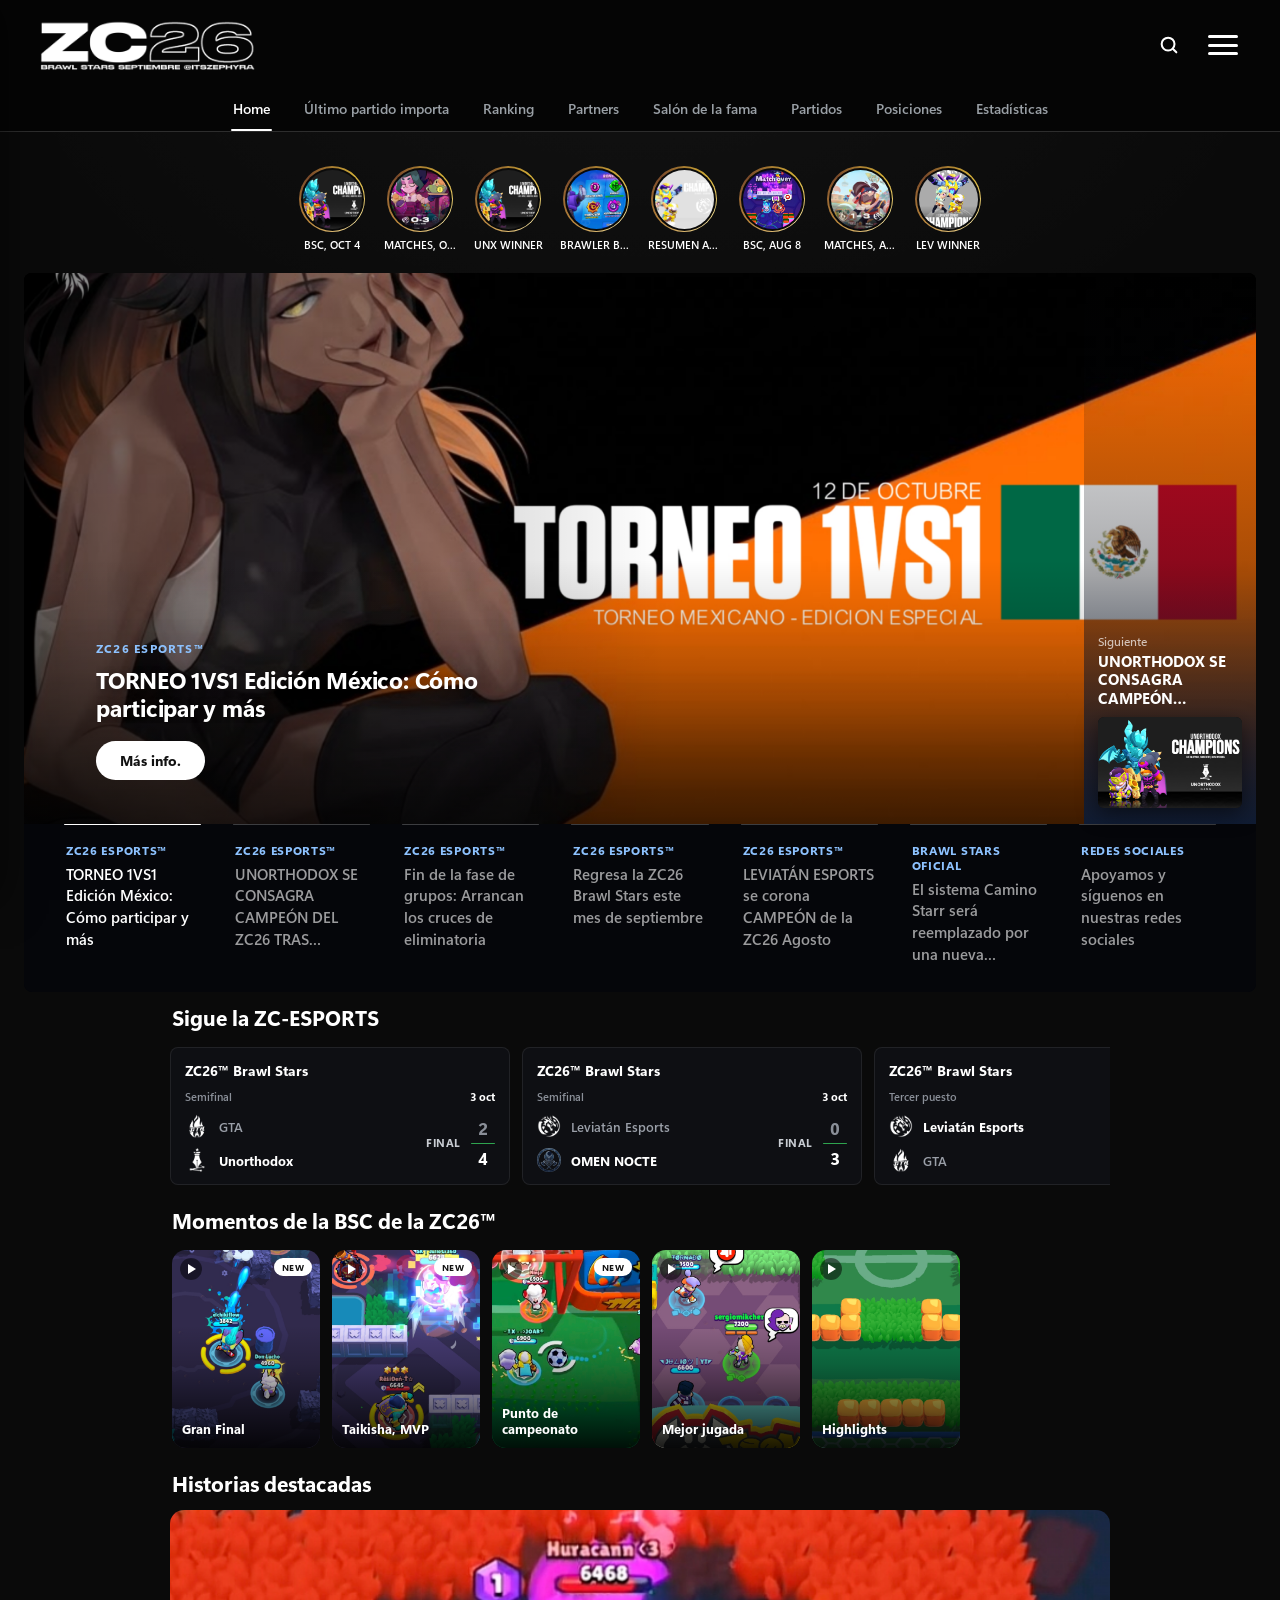
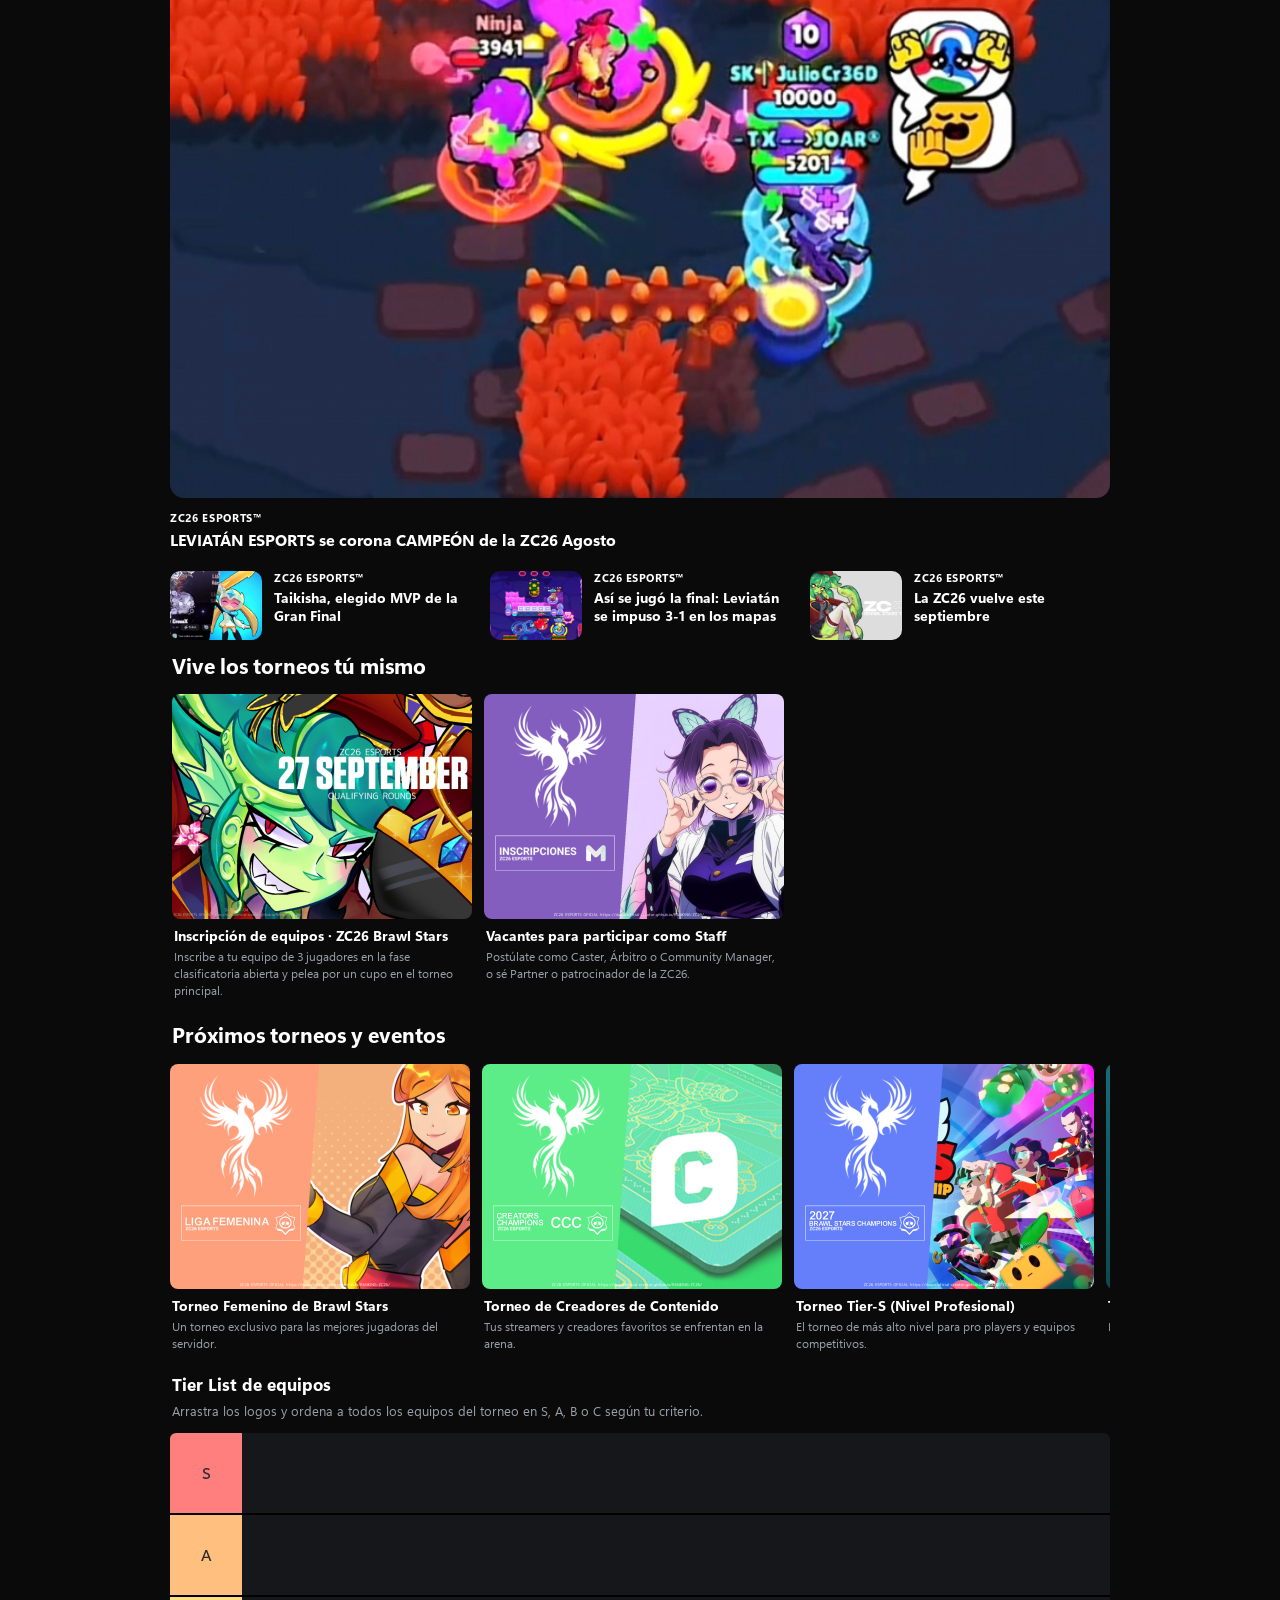
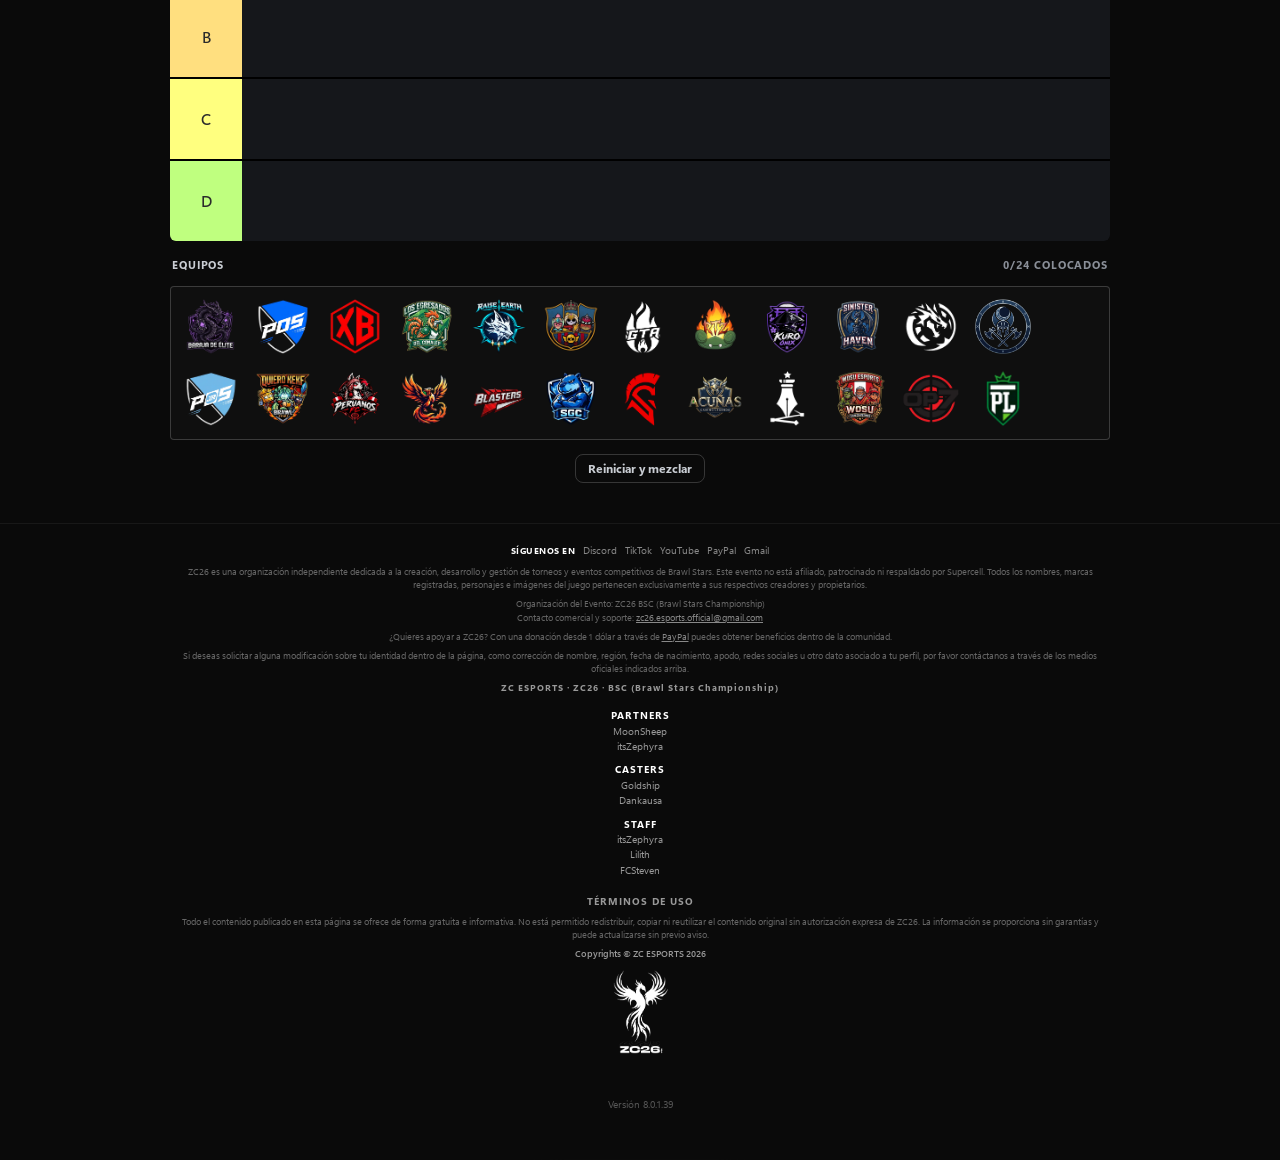
==== index.html @ 0b0f7c33 "Add files via upload" ====
<!DOCTYPE html>
<html lang="es">
<head>
    <meta charset="UTF-8">
    <meta name="viewport" content="width=device-width, initial-scale=1.0">
    <!-- Tipografía de escritorio (Noto Sans): no depende de las fuentes instaladas en Windows -->
    <link rel="preconnect" href="https://fonts.googleapis.com">
    <link rel="preconnect" href="https://fonts.gstatic.com" crossorigin>
    <link href="https://fonts.googleapis.com/css2?family=Noto+Sans:wght@400;500;600;700&display=swap" rel="stylesheet">
    <title>ZC26 - Brawl Stars Championship</title>
    <style>
        /* Pantalla de carga inicial: círculo girando hasta que carguen todas las imágenes */
        #zcPreloader {
            position: fixed;
            top: 0;
            right: 0;
            bottom: 0;
            left: 0;
            z-index: 2147483000;
            display: flex;
            align-items: center;
            justify-content: center;
            background: #0a0a0a;
            opacity: 1;
            visibility: visible;
            transition: opacity 0.45s ease, visibility 0.45s ease;
        }
        #zcPreloader.zc-hide {
            opacity: 0;
            visibility: hidden;
            pointer-events: none;
        }
        /* Anillo que se llena de blanco hasta consumir el círculo, y luego el negro lo vuelve a consumir */
        .zc-preloader-ring {
            width: 40px;
            height: 40px;
            animation: zcRingSpin 2.4s linear infinite;
        }
        .zc-preloader-ring circle {
            fill: none;
            stroke-width: 10;
        }
        .zc-ring-track { stroke: #2b2b2b; }
        .zc-ring-fill {
            stroke: #fff;
            stroke-linecap: round;
            stroke-dasharray: 0 100;
            stroke-dashoffset: 0;
            transform: rotate(-90deg);
            transform-origin: 50% 50%;
            animation: zcRingFill 1.8s cubic-bezier(.65,.05,.35,.95) infinite;
        }
        @keyframes zcRingFill {
            0%   { stroke-dasharray: 0 100;   stroke-dashoffset: 0; }
            50%  { stroke-dasharray: 100 100; stroke-dashoffset: 0; }
            100% { stroke-dasharray: 0 100;   stroke-dashoffset: -100; }
        }
        @keyframes zcRingSpin {
            to { transform: rotate(360deg); }
        }
        @media (prefers-reduced-motion: reduce) {
            .zc-preloader-ring { animation: none; }
            .zc-ring-fill { animation-duration: 3.6s; }
        }
        html.zc-loading, html.zc-loading body {
            overflow: hidden !important;
        }
    </style>
    <noscript><style>#zcPreloader { display: none !important; }</style></noscript>
    <style>
        @font-face {
            font-family: "Segoe UI Variable";
            src: url("fonts/SegoeUIVF.ttf") format("truetype");
            font-weight: 100 900;
            font-style: normal;
            font-display: swap;
        }
        * {
            margin: 0;
            padding: 0;
            box-sizing: border-box;
            font-family: 'Segoe UI', Roboto, system-ui, sans-serif;
            -webkit-tap-highlight-color: transparent;
            -webkit-touch-callout: none;
        }
        :root {
            --page-width: 480px;
        }
        @media (min-width: 700px) {
            :root { --page-width: 700px; }
        }
        @media (min-width: 1024px) {
            :root { --page-width: 940px; }
        }
        @media (min-width: 1440px) {
            :root { --page-width: 1100px; }
        }
        html {
            overflow-x: hidden;
            scroll-behavior: smooth;
            scroll-padding-top: 76px;
            scrollbar-gutter: stable;
            background: #0a0a0a;
            scrollbar-width: none; /* Firefox: oculta la barra de scroll */
            -ms-overflow-style: none; /* Edge/IE: oculta la barra de scroll */
        }
        html::-webkit-scrollbar {
            display: none; /* Chrome/Safari/Opera: oculta la barra de scroll */
            width: 0;
            height: 0;
        }
        body {
            min-height: 100vh;
            background: #0a0a0a;
            color: #ffffff;
            overflow-x: hidden;
            padding: 20px;
            scrollbar-width: none;
            -ms-overflow-style: none;
        }
        body::-webkit-scrollbar {
            display: none;
            width: 0;
            height: 0;
        }
        .page {
            width: 100%;
            max-width: var(--page-width);
            margin: 0 auto;
            display: flex;
            flex-direction: column;
            gap: 34px;
        }
        .site-header {
            margin: -20px -20px 24px -20px;
            padding: 14px 20px;
            background: #050505;
            border-bottom: 1px solid rgba(255,255,255,0.06);
        }
        .site-header-inner {
            max-width: var(--page-width);
            margin: 0 auto;
            display: flex;
            align-items: center;
            justify-content: space-between;
            gap: 12px;
        }
        .site-header-brand {
            display: flex;
            align-items: center;
            justify-content: flex-start;
            gap: 10px;
            min-width: 0;
            flex: 1 1 auto;
        }
        .site-header-logo {
            width: 40px;
            height: 40px;
            object-fit: contain;
            display: block;
            flex-shrink: 0;
        }
        .site-header-title {
            font-size: 1.35rem;
            font-weight: 900;
            letter-spacing: 2px;
            color: #ffffff;
            text-transform: uppercase;
            white-space: nowrap;
            overflow: hidden;
            text-overflow: ellipsis;
        }
        .site-header-title-img {
            height: 46px;
            width: auto;
            max-width: 100%;
            object-fit: contain;
            display: block;
        }
        .section-tabs-wrapper {
            margin: -20px -20px 20px -20px;
            padding: 0 20px;
            background: #050505;
            border-bottom: 1px solid rgba(255,255,255,0.16);
            overflow-x: auto;
            /* Sin estiramiento vertical (arriba/abajo): la barra solo se desliza a los lados */
            overflow-y: hidden;
            overscroll-behavior-y: none;
            -webkit-overflow-scrolling: touch;
            scrollbar-width: none;
        }
        .section-tabs-wrapper::-webkit-scrollbar {
            display: none;
        }
        .section-tabs {
            max-width: var(--page-width);
            margin: 0 auto;
            display: flex;
            gap: 18px;
            white-space: nowrap;
        }
        .section-tab {
            flex-shrink: 0;
            padding: 10px 1px 9px;
            font-size: 0.72rem;
            font-weight: 500;
            color: #9aa0a6;
            text-decoration: none;
            border-bottom: 2px solid transparent;
            position: relative;
            transition: color 0.25s ease, transform 0.25s cubic-bezier(.4,0,.2,1);
        }
        .section-tab::after {
            content: "";
            position: absolute;
            left: 0;
            right: 0;
            bottom: -2px;
            height: 2px;
            background: currentColor;
            border-radius: 2px;
            transform: scaleX(0);
            opacity: 0;
            transition: transform 0.3s cubic-bezier(.4,0,.2,1), opacity 0.25s ease;
        }
        .section-tab.active {
            color: #ffffff;
            font-weight: 700;
        }
        .section-tab.active::after {
            transform: scaleX(1);
            opacity: 1;
        }
        .section-tab-zc26 {
            color: #9aa0a6;
        }
        .section-tab-zc26.active {
            color: #ffffff;
        }
        .menu-toggle {
            width: 34px;
            height: 26px;
            background: none;
            border: none;
            cursor: pointer;
            display: flex;
            flex-direction: column;
            justify-content: space-between;
            padding: 3px 2px;
            flex-shrink: 0;
            position: relative;
            z-index: 950;
        }
        .menu-toggle span {
            display: block;
            height: 3px;
            width: 100%;
            background: #ffffff;
            border-radius: 2px;
            transform-origin: center;
            transition: transform 0.38s cubic-bezier(0.34, 1.56, 0.64, 1), opacity 0.2s ease;
        }
        .menu-toggle.active span:nth-child(1) { transform: translateY(8.5px) rotate(45deg); }
        .menu-toggle.active span:nth-child(2) { opacity: 0; transform: scaleX(0); }
        .menu-toggle.active span:nth-child(3) { transform: translateY(-8.5px) rotate(-45deg); }
        .mobile-menu {
            position: fixed;
            top: 0;
            left: 0;
            width: 100%;
            height: 100vh;
            height: 100dvh;
            background: #070707;
            box-shadow: 0 0 40px rgba(0,0,0,0.6);
            display: flex;
            flex-direction: column;
            align-items: stretch;
            justify-content: flex-start;
            padding: 84px 0 22px;
            transform: translateX(-100%);
            transition: transform 0.38s cubic-bezier(0.2, 0.8, 0.3, 1);
            will-change: transform;
            z-index: 900;
            overflow-y: auto;
        }
        .mobile-menu.open {
            transform: translateX(0);
        }
        .mobile-menu-topbar {
            position: absolute;
            top: 18px;
            left: 20px;
            display: flex;
            align-items: center;
            gap: 10px;
        }
        .mobile-menu-mute {
            width: 34px;
            height: 34px;
            padding: 0;
            border: none;
            background: rgba(255,255,255,0.06);
            border-radius: 8px;
            display: flex;
            align-items: center;
            justify-content: center;
            cursor: pointer;
        }
        .mobile-menu-mute img {
            width: 20px;
            height: 20px;
            object-fit: contain;
            display: block;
        }
        .mobile-menu-fs { color: #ffffff; }
        .mobile-menu-fs svg { width: 22px; height: 22px; display: block; }
        .mobile-menu-fs .fs-icon-exit { display: none; }
        .mobile-menu-fs[aria-pressed="true"] .fs-icon-enter { display: none; }
        .mobile-menu-fs[aria-pressed="true"] .fs-icon-exit { display: block; }
        .mobile-menu-fs[aria-pressed="true"] { background: rgba(255,255,255,0.16); }
        .mobile-menu-links {
            display: flex;
            flex-direction: column;
        }
        .mobile-menu-link {
            color: #ffffff;
            font-size: 0.92rem;
            font-weight: 800;
            letter-spacing: 0.4px;
            text-transform: uppercase;
            text-decoration: none;
            padding: 11px 28px;
            text-align: left;
        }
        .mobile-menu-link:hover {
            color: #d4af37;
        }
        .mobile-menu-link-zc26 {
            color: #FFFF2B;
        }
        /* Menú móvil: submenús con cruz animada (+ / −) */
        .mm-row { display: flex; align-items: center; }
        .mm-row .mobile-menu-link { flex: 0 0 auto; padding-right: 8px; }
        .mm-group-zc .mm-toggle { color: #FFFF2B; }
        .mm-toggle {
            width: 34px;
            height: 34px;
            padding: 0;
            border: none;
            background: none;
            color: #ffffff;
            display: flex;
            align-items: center;
            justify-content: center;
            cursor: pointer;
            border-radius: 50%;
            outline: none;
            -webkit-tap-highlight-color: transparent;
            -webkit-appearance: none;
            appearance: none;
        }
        .mm-toggle:active, .mm-toggle:focus, .mm-toggle:hover { background: none; outline: none; box-shadow: none; }
        .mm-plus {
            position: relative;
            width: 12px;
            height: 12px;
            display: block;
            transition: transform 0.38s cubic-bezier(0.34, 1.4, 0.64, 1);
        }
        .mm-plus::before,
        .mm-plus::after {
            content: "";
            position: absolute;
            left: 0;
            top: 50%;
            width: 100%;
            height: 2px;
            margin-top: -1px;
            background: currentColor;
            border-radius: 2px;
            transition: transform 0.38s cubic-bezier(0.34, 1.4, 0.64, 1), opacity 0.25s ease;
        }
        .mm-plus::after { transform: rotate(90deg); }
        .mm-group.open .mm-plus { transform: rotate(180deg); }
        .mm-group.open .mm-plus::after { transform: rotate(0deg); }
        .mm-sub {
            display: grid;
            grid-template-rows: 0fr;
            transition: grid-template-rows 0.38s cubic-bezier(0.4, 0, 0.2, 1);
        }
        .mm-group.open .mm-sub { grid-template-rows: 1fr; }
        .mm-sub-inner {
            overflow: hidden;
            min-height: 0;
            margin-left: 32px;
            border-left: 1px solid rgba(255,255,255,0.12);
            display: flex;
            flex-direction: column;
        }
        .mm-sub-link {
            display: block;
            padding: 8px 14px;
            font-size: 0.76rem;
            font-weight: 600;
            color: #b9bdc5;
            text-decoration: none;
            opacity: 0;
            transform: translateX(-8px);
            transition: opacity 0.28s ease, transform 0.28s ease, color 0.15s ease;
        }
        .mm-group.open .mm-sub-link { opacity: 1; transform: none; }
        .mm-group.open .mm-sub-link:nth-child(2) { transition-delay: 0.04s; }
        .mm-group.open .mm-sub-link:nth-child(3) { transition-delay: 0.08s; }
        .mm-group.open .mm-sub-link:nth-child(4) { transition-delay: 0.12s; }
        .mm-group.open .mm-sub-link:nth-child(5) { transition-delay: 0.16s; }
        .mm-group.open .mm-sub-link:nth-child(6) { transition-delay: 0.2s; }
        .mm-sub-link:hover { color: #d4af37; }
        .mm-sub-link:last-child { margin-bottom: 4px; }
        #ranking, #ultima-clasificacion, #zceloFaq, #zcnrBlock, #matchTabs, #zcgrpPhaseTabs,
        #home-destacadas, #home-novedades, #home-sigue, #home-momentos, #home-historias, #home-vive, #home-proximos { scroll-margin-top: 16px; }
        .mobile-menu-more-label {
            padding: 0 28px 6px;
            font-size: 0.62rem;
            font-weight: 700;
            letter-spacing: 1.5px;
            text-transform: uppercase;
            color: #777777;
        }
        .mobile-menu-bottom {
            margin-top: auto;
        }
        .mobile-menu-social {
            display: flex;
            flex-direction: column;
        }
        .mobile-menu-social-link {
            display: flex;
            align-items: center;
            justify-content: space-between;
            gap: 12px;
            padding: 10px 28px;
            font-size: 0.8rem;
            font-weight: 600;
            letter-spacing: 0.6px;
            color: #dddddd;
            text-decoration: none;
            border-top: 1px solid rgba(255,255,255,0.06);
        }
        .mobile-menu-social-link:hover {
            color: #d4af37;
        }
        .mobile-menu-social-icon {
            width: 15px;
            height: 15px;
            object-fit: contain;
            opacity: 0.6;
            flex-shrink: 0;
        }
        .mobile-container {
            width: 100%;
        }
        .match-card {
            background: transparent;
            padding: 12px 0;
            display: flex;
            flex-direction: column;
            gap: 14px;
        }
        .match-header {
            display: flex;
            justify-content: space-between;
            align-items: center;
            padding-bottom: 2px;
        }
        .league-info h2 {
            font-size: 1.1rem;
            font-weight: 700;
            color: #ffffff;
            letter-spacing: 2px;
            text-transform: uppercase;
        }
        .league-info p {
            font-size: 0.7rem;
            color: #aaaaaa;
            margin-top: 1px;
        }
        .header-right {
            display: flex;
            align-items: center;
            gap: 10px;
        }
        .header-date {
            font-size: 0.7rem;
            color: #cccccc;
            background: rgba(255,255,255,0.05);
            padding: 4px 10px;
        }
        .header-status {
            font-size: 0.65rem;
            text-transform: uppercase;
            color: #ffffff;
            background: rgba(255,255,255,0.08);
            padding: 4px 10px;
            letter-spacing: 1px;
        }
        .scoreboard {
            display: flex;
            justify-content: space-between;
            align-items: center;
            padding: 4px 0;
        }
        .team {
            display: flex;
            flex-direction: column;
            align-items: center;
            width: 28%;
            position: relative;
        }
        .team-logo {
            width: 50px;
            height: 50px;
            display: flex;
            align-items: center;
            justify-content: center;
            position: relative;
            z-index: 2;
        }
        .team-logo img {
            max-width: 100%;
            max-height: 100%;
            object-fit: contain;
            position: relative;
            z-index: 2;
        }
        .team-name {
            font-size: 0.8rem;
            font-weight: 500;
            margin-top: 2px;
            color: #ffffff;
        }
        .team-name-pop {
            display: inline-block;
            animation: nameGrow 2.6s cubic-bezier(0.2, 0.8, 0.3, 1) forwards;
        }
        @keyframes nameGrow {
            0%   { transform: translateY(0); }
            15%  { transform: translateY(18px); }
            65%  { transform: translateY(18px); }
            100% { transform: translateY(0); }
        }
        /* El marcador del campeón se aparta del logo cuando crece (como si lo empujara) y vuelve */
        .score-push-r, .score-push-l {
            display: inline-block;
            will-change: transform;
            animation: scorePushR 2.6s cubic-bezier(0.2, 0.8, 0.3, 1) forwards;
        }
        .score-push-l { animation-name: scorePushL; }
        @keyframes scorePushR {
            0%   { transform: translateX(0); }
            15%  { transform: translateX(3px); }
            65%  { transform: translateX(3px); }
            100% { transform: translateX(0); }
        }
        @keyframes scorePushL {
            0%   { transform: translateX(0); }
            15%  { transform: translateX(-3px); }
            65%  { transform: translateX(-3px); }
            100% { transform: translateX(0); }
        }
        .octagon-bg {
            position: absolute;
            top: 50%;
            left: 50%;
            width: 70px;
            height: 70px;
            background-color: rgba(130, 130, 130, 0.35);
            border-radius: 20px;
            clip-path: polygon(62.2% 6.6%, 65.0% 6.8%, 67.6% 7.6%, 69.9% 8.9%, 72.1% 10.6%, 89.4% 27.9%, 91.1% 30.1%, 92.4% 32.4%, 93.2% 35.0%, 93.4% 37.8%, 93.4% 62.2%, 93.2% 65.0%, 92.4% 67.6%, 91.1% 69.9%, 89.4% 72.1%, 72.1% 89.4%, 69.9% 91.1%, 67.6% 92.4%, 65.0% 93.2%, 62.2% 93.4%, 37.8% 93.4%, 35.0% 93.2%, 32.4% 92.4%, 30.1% 91.1%, 27.9% 89.4%, 10.6% 72.1%, 8.9% 69.9%, 7.6% 67.6%, 6.8% 65.0%, 6.6% 62.2%, 6.6% 37.8%, 6.8% 35.0%, 7.6% 32.4%, 8.9% 30.1%, 10.6% 27.9%, 27.9% 10.6%, 30.1% 8.9%, 32.4% 7.6%, 35.0% 6.8%, 37.8% 6.6%);
            transform: translate(-50%, -50%) scale(0);
            opacity: 0;
            z-index: 0;
            pointer-events: none;
            will-change: transform, opacity;
            animation: octoGrow 2.2s cubic-bezier(0.1, 0.8, 0.2, 1) forwards, octoFade 2.2s linear forwards;
        }
        .octagon-ring {
            position: absolute;
            top: 50%;
            left: 50%;
            width: 70px;
            height: 70px;
            border: 1px solid rgba(212,175,55,0.4);
            border-radius: 20px;
            clip-path: polygon(30% 5%, 70% 5%, 95% 30%, 95% 70%, 70% 95%, 30% 95%, 5% 70%, 5% 30%);
            transform: translate(-50%, -50%) scale(2.6) rotate(0deg);
            opacity: 0;
            z-index: 0;
            pointer-events: none;
            will-change: transform, opacity;
            animation: none;
            display: none;
        }
        .lev-pop {
            display: inline-block;
        }
        /* El pulso se aplica al logo y a su caja, NO al contenedor: así la figura no hereda
           la escala del logo (que volvía a 1) y solo crece hasta desaparecer. */
        .lev-pop > img {
            animation: logoPulse 2.6s cubic-bezier(0.2, 0.8, 0.3, 1) forwards;
        }
        .zc26mm-scoreboard .team-logo.lev-pop { background: transparent; }
        .zc26mm-scoreboard .lev-pop::before {
            content: "";
            position: absolute;
            inset: 0;
            background: rgba(255,255,255,0.06);
            border-radius: inherit;
            z-index: 0;
            animation: logoPulse 2.6s cubic-bezier(0.2, 0.8, 0.3, 1) forwards;
        }
        @keyframes octoGrow {
            0%   { transform: translate(-50%, -50%) scale(0.5) rotate(0deg); }
            100% { transform: translate(-50%, -50%) scale(5.5) rotate(190deg); }
        }
        @keyframes octoFade {
            0%   { opacity: 0; }
            3%   { opacity: 0.7; }
            45.45% { opacity: 0; }
            100% { opacity: 0; }
        }
        @keyframes ringFadeIn {
            0%   { opacity: 0; }
            100% { opacity: 0.15; }
        }
        @keyframes ringSpin {
            0%   { transform: translate(-50%, -50%) scale(2.6) rotate(0deg); }
            100% { transform: translate(-50%, -50%) scale(2.6) rotate(360deg); }
        }
        @keyframes logoPulse {
            0%   { transform: scale(1); }
            15%  { transform: scale(1.6); }
            65%  { transform: scale(1.6); }
            100% { transform: scale(1); }
        }
        .score-center {
            display: flex;
            align-items: center;
            gap: 14px;
            width: 44%;
            justify-content: center;
        }
        .score-number {
            font-size: 2.4rem;
            font-weight: 900;
            color: #ffffff;
        }
        .score-number-empty {
            display: inline-block;
            min-width: 34px;
        }
        .score-lpr {
            color: rgba(255,255,255,0.45);
        }
        .match-status {
            display: flex;
            flex-direction: column;
            align-items: center;
            gap: 2px;
        }
        .status-badge {
            font-size: 0.65rem;
            font-weight: 600;
            color: #ffffff;
            background: #3c4043;
            padding: 2px 12px;
            letter-spacing: 0.5px;
            border-radius: 12px;
        }
        .status-date {
            font-size: 0.65rem;
            color: #aaaaaa;
        }
        .bans-wrapper {
            background: rgba(0,0,0,0.25);
            padding: 10px 14px;
            border-radius: 30px;
            margin: 2px 0;
        }
        .bans-title {
            font-size: 0.65rem;
            text-transform: uppercase;
            letter-spacing: 2px;
            color: #aaaaaa;
            text-align: center;
            margin-bottom: 4px;
        }
        .bans {
            display: flex;
            justify-content: center;
            gap: 20px;
            flex-wrap: wrap;
        }
        .ban-item {
            display: flex;
            align-items: center;
            gap: 6px;
            font-size: 0.8rem;
            color: #ffffff;
        }
        /* ===================================================================
           ZC26 · Estadisticas del partido (bloque independiente, prefijo "mvs-")
        =================================================================== */
        .mvs-wrap {
            background: rgba(0,0,0,0.2);
            border-radius: 16px;
            padding: 14px 14px 12px;
        }
        .mvs-header-row {
            display: flex;
            align-items: center;
            justify-content: center;
            gap: 8px;
            margin-bottom: 10px;
        }
        .mvs-header {
            font-size: 0.72rem;
            font-weight: 800;
            letter-spacing: 1.8px;
            text-transform: uppercase;
            color: #ffffff;
        }
        .mvs-teams {
            display: flex;
            align-items: center;
            justify-content: space-between;
            padding: 14px 4px 16px;
        }
        .mvs-team-logo {
            width: 32px;
            height: 32px;
            object-fit: contain;
            display: block;
        }
        .mvs-tabs-wrapper {
            overflow-x: auto;
            -webkit-overflow-scrolling: touch;
            scrollbar-width: none;
            margin: 0 -14px 16px;
            padding: 0 14px 9px;
            border-bottom: 1px solid rgba(255,255,255,0.08);
        }
        .mvs-tabs-wrapper::-webkit-scrollbar { display: none; }
        .mvs-tabs {
            display: flex;
            gap: 18px;
            white-space: nowrap;
        }
        .mvs-tab {
            background: none;
            border: none;
            color: #888888;
            font-size: 0.66rem;
            font-weight: 700;
            padding: 2px 0 9px;
            cursor: pointer;
            position: relative;
            flex-shrink: 0;
            transition: color 0.25s ease, transform 0.25s cubic-bezier(.4,0,.2,1);
        }
        .mvs-tab::after {
            content: '';
            position: absolute;
            left: 0;
            right: 0;
            bottom: 0;
            height: 2px;
            border-radius: 2px;
            background: #4a86e8;
            transform: scaleX(0);
            opacity: 0;
            transition: transform 0.3s cubic-bezier(.4,0,.2,1), opacity 0.25s ease;
        }
        .mvs-tab.active {
            color: #ffffff;
        }
        .mvs-tab.active::after {
            transform: scaleX(1);
            opacity: 1;
        }
        .mvs-rows {
            display: flex;
            flex-direction: column;
            gap: 13px;
        }
        .mvs-row {
            display: flex;
            flex-direction: column;
            gap: 5px;
        }
        .mvs-row-top {
            display: flex;
            align-items: center;
            justify-content: space-between;
            gap: 8px;
        }
        .mvs-bar-row {
            display: flex;
            align-items: center;
            gap: 8px;
        }
        .mvs-bar-track {
            flex: 1 1 0;
            height: 5px;
            border-radius: 3px;
            background: rgba(255,255,255,0.06);
            overflow: hidden;
            display: flex;
        }
        .mvs-bar-track-left {
            justify-content: flex-end;
        }
        .mvs-bar-track-right {
            justify-content: flex-start;
        }
        .mvs-bar-fill {
            height: 100%;
            border-radius: 3px;
        }
        .mvs-bar-lev {
            background: #d93025;
        }
        .mvs-bar-lpr {
            background: #1565c0;
        }
        .mvs-bar-neutral {
            background: rgba(255,255,255,0.3);
        }
        .mvs-val {
            flex: 0 0 52px;
            text-align: center;
            font-size: 0.76rem;
            font-weight: 800;
            color: #e8eaed;
            background: rgba(255,255,255,0.05);
            padding: 4px 4px;
            border-radius: 14px;
        }
        .mvs-val.mvs-win-lev {
            background: #d93025;
            color: #ffffff;
        }
        .mvs-val.mvs-win-lpr {
            background: #1565c0;
            color: #ffffff;
        }
        .mvs-label {
            flex: 1 1 auto;
            min-width: 0;
            text-align: center;
            font-size: 0.64rem;
            color: #9aa0a6;
            padding: 0 4px;
        }
        .mvs-empty {
            text-align: center;
            color: #777777;
            font-size: 0.68rem;
            padding: 10px 6px 4px;
            line-height: 1.4;
        }
        .mvs-more-btn {
            display: block;
            margin: 14px auto 2px;
            background: rgba(255,255,255,0.08);
            color: #ffffff;
            font-size: 0.62rem;
            font-weight: 800;
            text-transform: uppercase;
            letter-spacing: 1px;
            border: 1px solid rgba(255,255,255,0.22);
            border-radius: 20px;
            padding: 8px 22px;
            cursor: pointer;
        }
        /* ZC26 · Jugadores del partido dentro de Estadísticas del partido */
        .mvs-players-row {
            margin: 0 0 14px;
        }
        .mvs-players-label {
            display: block;
            font-size: 0.6rem;
            font-weight: 700;
            letter-spacing: 0.6px;
            text-transform: uppercase;
            color: #777777;
            text-align: center;
            margin-bottom: 8px;
        }
        .mvs-players-list {
            display: flex;
            gap: 8px;
            overflow-x: auto;
            -webkit-overflow-scrolling: touch;
            scrollbar-width: none;
            padding: 2px 2px 4px;
        }
        .mvs-players-list::-webkit-scrollbar { display: none; }
        .mvs-player-chip {
            flex: 0 0 auto;
            display: flex;
            align-items: center;
            gap: 6px;
            background: rgba(255,255,255,0.06);
            border: 1px solid rgba(255,255,255,0.14);
            border-radius: 20px;
            padding: 5px 12px 5px 5px;
            color: #ffffff;
            font-size: 0.66rem;
            font-weight: 700;
            cursor: pointer;
            transition: background 0.2s ease, border-color 0.2s ease;
        }
        .mvs-player-chip:hover,
        .mvs-player-chip:focus-visible {
            background: rgba(74,134,232,0.18);
            border-color: #4a86e8;
        }
        .mvs-player-avatar {
            width: 22px;
            height: 22px;
            border-radius: 50%;
            object-fit: cover;
            display: block;
            flex-shrink: 0;
        }
        .mp-card {
            background: rgba(255,255,255,0.03);
            border: 1px solid rgba(255,255,255,0.06);
            border-radius: 14px;
            padding: 14px 16px;
        }
        .mp-card-header {
            font-size: 0.56rem;
            color: #9aa0a6;
            margin-bottom: 12px;
        }
        .mp-card-body {
            display: flex;
            align-items: stretch;
            gap: 14px;
        }
        .mp-card-teams {
            flex: 1;
            min-width: 0;
            display: flex;
            flex-direction: column;
            gap: 16px;
        }
        .mp-card-row {
            display: flex;
            align-items: center;
            justify-content: space-between;
            gap: 8px;
        }
        .mp-card-team {
            display: flex;
            align-items: center;
            gap: 10px;
            min-width: 0;
        }
        .mp-card-logo {
            width: 30px;
            height: 30px;
            object-fit: contain;
            display: block;
            flex-shrink: 0;
        }
        .mp-card-name {
            font-size: 0.9rem;
            color: #9aa0a6;
            white-space: nowrap;
            overflow: hidden;
            text-overflow: ellipsis;
        }
        .mp-card-name-win {
            color: #ffffff;
        }
        .mp-card-score-cell {
            display: flex;
            align-items: center;
            gap: 4px;
            flex-shrink: 0;
        }
        .mp-card-score {
            font-size: 1rem;
            font-weight: 500;
            color: #9aa0a6;
        }
        .mp-card-score-win {
            color: #ffffff;
        }
        .mp-card-tri {
            width: 0;
            height: 0;
            border-top: 6px solid transparent;
            border-bottom: 6px solid transparent;
            border-right: 7px solid #ffffff;
            visibility: hidden;
        }
        .mp-card-tri.mp-card-tri-show {
            visibility: visible;
        }
        .mp-card-divider {
            width: 1px;
            align-self: stretch;
            background: rgba(255,255,255,0.15);
        }
        .mp-card-status {
            display: flex;
            flex-direction: column;
            align-items: center;
            justify-content: center;
            gap: 3px;
            min-width: 64px;
            flex-shrink: 0;
        }
        .mp-card-status-label {
            font-size: 0.78rem;
            color: #e8eaed;
        }
        .mp-card-status-date {
            font-size: 0.68rem;
            color: #9aa0a6;
        }
        .cro-comments {
            display: flex;
            flex-direction: column;
            gap: 10px;
            background: rgba(0,0,0,0.2);
            border-radius: 16px;
            padding: 12px 14px;
        }
        .cro-comments-head {
            display: flex;
            align-items: center;
            justify-content: space-between;
            gap: 8px;
        }
        .cro-comments-head-left {
            display: flex;
            align-items: center;
            gap: 8px;
        }
        .cro-comments-icon {
            width: 16px;
            height: 16px;
            object-fit: contain;
            display: block;
        }
        .cro-comments-label {
            font-size: 0.72rem;
            font-weight: 700;
            letter-spacing: 1px;
            color: #ffffff;
        }
        .cro-comments-time {
            font-size: 0.62rem;
            color: #888888;
        }
        .cro-comments-sub {
            font-size: 0.6rem;
            color: #888888;
            text-align: right;
        }
        .cro-comments-text {
            font-size: 0.78rem;
            color: #888888;
            padding-top: 6px;
            border-top: 1px solid rgba(255,255,255,0.06);
        }
        .ban-icon {
            width: 18px;
            height: 18px;
            object-fit: contain;
            flex-shrink: 0;
        }
        .ban-text {
            background: rgba(212,175,55,0.08);
            padding: 0 8px;
        }
        /* ZC26 · Gran Final Unorthodox vs OMEN NOCTE: azul = Unorthodox, rojo = OMEN NOCTE */
        .mvs-bar-uog { background: #1565c0; }
        .mvs-bar-omn { background: #d93025; }
        .mvs-val.mvs-win-uog { background: #1565c0; color: #ffffff; }
        .mvs-val.mvs-win-omn { background: #d93025; color: #ffffff; }
        /* Gran Final: el número menor conserva su fondo normal (sin color); la barra del que tiene menos va en gris */
        .mvs-wrap[data-mvs-dyn] .mvs-bar-track { height: 4px; }
        /* Animación: al mostrarse las estadísticas (o cambiar de pestaña) las barras se llenan hasta su valor */
        @keyframes mvsBarGrow { from { transform: scaleX(0); } to { transform: scaleX(1); } }
        .mvs-wrap .mvs-bar-fill { animation: mvsBarGrow 1s cubic-bezier(.22,.8,.25,1) .15s both; }
        .mvs-wrap .mvs-bar-track-left .mvs-bar-fill { transform-origin: right center; }
        .mvs-wrap .mvs-bar-track-right .mvs-bar-fill { transform-origin: left center; }
        .mvs-wrap .mvs-bar-fill.mvs-idle { animation: none; transform: scaleX(0); }
        @media (prefers-reduced-motion: reduce) { .mvs-wrap .mvs-bar-fill { animation: none; } .mvs-wrap .mvs-bar-fill.mvs-idle { transform: none; } }
        .mvs-wrap[data-mvs-dyn] .mvs-bar-row { gap: 3px; }
        .mvs-wrap[data-mvs-dyn] .mvs-bar-neutral { background: #6b6f76; }
        .bans-wrapper .bans:has(.ban-team) { flex-wrap: nowrap; align-items: flex-start; justify-content: center; gap: 0 20px; }
        .ban-vs-x { width: 26px; height: 26px; object-fit: contain; flex-shrink: 0; align-self: flex-start; margin-top: 2px; }
        .bans-wrapper .ban-team { display: flex; flex-wrap: nowrap; align-items: flex-start; justify-content: center; gap: 0 8px; }
        .bans-wrapper .ban-team .ban-item { flex-direction: column; align-items: center; gap: 3px; font-size: 0.68rem; }
        .ban-team-logo { width: 22px; height: 22px; object-fit: contain; flex-shrink: 0; margin-top: 3px; }
        .ban-brawler-wrap { position: relative; display: inline-flex; flex-shrink: 0; width: 30px; height: 30px; }
        .ban-brawler { width: 30px; height: 30px; border-radius: 7px; object-fit: cover; filter: grayscale(1) contrast(1.1) brightness(.85); -webkit-filter: grayscale(1) contrast(1.1) brightness(.85); }
        .ban-icon-ov { position: absolute; inset: 0; width: 100%; height: 100%; }
        .match-swipe {
            display: flex;
            align-items: flex-start;
            overflow-x: auto;
            overflow-y: hidden;
            scroll-snap-type: x mandatory;
            overscroll-behavior-x: contain;
            overscroll-behavior-y: auto;
            -webkit-overflow-scrolling: touch;
            touch-action: pan-x pan-y;
            scrollbar-width: none;
            transition: height 0.32s cubic-bezier(0.25, 0.1, 0.25, 1);
            will-change: height;
            transform: translateZ(0);
            backface-visibility: hidden;
        }
        .match-swipe::-webkit-scrollbar {
            display: none;
        }
        .match-swipe-slide {
            flex: 0 0 100%;
            min-width: 100%;
            scroll-snap-align: start;
        }
        .match-timeline {
            display: flex;
            flex-direction: column;
            gap: 7px;
        }
        .timeline-block {
            background: rgba(0,0,0,0.25);
            border-radius: 16px;
            padding: 14px;
        }
        .timeline-row {
            display: flex;
            align-items: flex-start;
            justify-content: space-between;
            gap: 10px;
        }
        .timeline-side {
            display: flex;
            flex-direction: column;
            gap: 4px;
            width: 42%;
        }
        .timeline-side-left {
            align-items: flex-start;
        }
        .timeline-side-right {
            align-items: flex-end;
            text-align: right;
        }
        .timeline-entry {
            font-size: 0.88rem;
            font-weight: 500;
            color: #aaaaaa;
            cursor: pointer;
            -webkit-tap-highlight-color: transparent;
            touch-action: manipulation;
        }
        .timeline-time {
            font-size: 0.88rem;
            color: #aaaaaa;
            margin-left: 0;
        }
        .timeline-icon {
            width: 22px;
            height: 22px;
            flex-shrink: 0;
            display: flex;
            align-items: center;
            justify-content: center;
            align-self: center;
        }
        .timeline-icon-win {
            width: 32px;
            height: 32px;
        }
        .timeline-icon-card {
            width: 26px;
            height: 26px;
        }
        .timeline-icon img {
            max-width: 100%;
            max-height: 100%;
            object-fit: contain;
            display: block;
        }
        .match-tabs-wrapper {
            margin-top: -8px;
            overflow-x: auto;
            -webkit-overflow-scrolling: touch;
            scrollbar-width: none;
        }
        .match-tabs-wrapper::-webkit-scrollbar {
            display: none;
        }
        .match-tabs {
            display: flex;
            gap: 8px;
            padding: 2px 2px 4px;
            white-space: nowrap;
        }
        .match-tab {
            flex-shrink: 0;
            background: rgba(255,255,255,0.08);
            border: 1.5px solid transparent;
            color: #cbccce;
            font-size: 0.8rem;
            font-weight: 600;
            padding: 9px 16px;
            border-radius: 999px;
            cursor: pointer;
        }
        .match-tab.active {
            background: transparent;
            border-color: rgba(255,255,255,0.65);
            color: #ffffff;
        }
        .match-tab-content {
            display: grid;
            grid-template-rows: 0fr;
            transition: grid-template-rows 0.4s cubic-bezier(0.25, 0.1, 0.25, 1);
        }
        .match-tab-content.has-active {
            grid-template-rows: 1fr;
        }
        .match-tab-content-inner {
            overflow: hidden;
            min-height: 0;
            padding: 10px 4px 0;
        }
        .match-tab-panel {
            display: none;
        }
        .match-tab-panel.active {
            display: block;
        }
        .tab-info-line {
            font-size: 0.78rem;
            margin-bottom: 6px;
        }
        .tab-info-label {
            color: #ffffff;
            font-weight: 600;
        }
        .tab-info-value {
            color: #999999;
        }
        .gen-block {
            margin-top: 22px;
            padding-top: 18px;
            border-top: 1px solid rgba(255,255,255,0.08);
        }
        .gen-block:first-of-type {
            margin-top: 16px;
        }
        .gen-block-title {
            font-size: 0.85rem;
            font-weight: 800;
            color: #ffffff;
            text-transform: uppercase;
            letter-spacing: 0.02em;
            margin-bottom: 14px;
        }
        .match-events {
            background: rgba(0,0,0,0.25);
            border-radius: 16px;
            padding: 12px 14px;
            display: flex;
            justify-content: space-between;
            gap: 16px;
        }
        .events-col {
            display: flex;
            flex-direction: column;
            gap: 8px;
            width: 48%;
        }
        .event-item {
            display: flex;
            align-items: center;
            justify-content: space-between;
            cursor: pointer;
            padding: 2px 0;
            transition: background 0.2s;
            gap: 6px;
        }
        .event-item:hover {
            background: rgba(255,215,0,0.04);
        }
        .event-left {
            display: flex;
            align-items: center;
            gap: 5px;
        }
        .event-right .event-left {
            flex-direction: row-reverse;
        }
        .event-icon {
            width: 20px;
            height: 20px;
            display: flex;
            align-items: center;
            justify-content: center;
            flex-shrink: 0;
        }
        .event-icon img {
            max-width: 100%;
            max-height: 100%;
            display: block;
        }
        .event-info {
            display: flex;
            flex-direction: column;
            align-items: flex-start;
            line-height: 1.1;
        }
        .event-right .event-info {
            align-items: flex-end;
        }
        .event-mode {
            font-size: 0.55rem;
            text-transform: uppercase;
            color: #aaaaaa;
            letter-spacing: 0.3px;
        }
        .event-map {
            font-size: 0.75rem;
            font-weight: 500;
            color: #ffffff;
            line-height: 1.1;
        }
        .event-result {
            display: flex;
            align-items: center;
            gap: 10px;
            font-weight: 600;
            color: #ffffff;
            font-size: 0.8rem;
            white-space: nowrap;
            min-width: 62px;
        }
        .event-right .event-result {
            order: -1;
        }
        .event-time {
            font-size: 0.65rem;
            color: #aaaaaa;
            margin-left: 4px;
        }
        .event-right .event-time {
            margin-left: 0;
            margin-right: 4px;
        }
        .stats-section {
            background: rgba(0,0,0,0.2);
            border-radius: 16px;
            padding: 9px 10px;
        }
        .stats-title {
            font-size: 0.72rem;
            text-transform: uppercase;
            letter-spacing: 2.5px;
            color: #ffffff;
            text-align: center;
            border-bottom: 1px solid rgba(255,255,255,0.05);
            padding-bottom: 5px;
            margin-bottom: 6px;
        }
        .stat-row {
            display: flex;
            flex-direction: column;
            border-bottom: 1px solid rgba(255,255,255,0.03);
            cursor: pointer;
            transition: background 0.2s;
            border-radius: 6px;
        }
        .stat-row:hover {
            background: rgba(255,215,0,0.04);
        }
        .stat-row:last-child {
            border-bottom: none;
        }
        .stat-row-main {
            display: flex;
            justify-content: flex-start;
            align-items: center;
            width: 100%;
            gap: 6px;
            padding: 3px 4px;
        }
        .stat-meta {
            display: flex;
            align-items: center;
            gap: 6px;
            margin-left: auto;
            flex-shrink: 0;
        }
        .stat-value {
            font-weight: 500;
            color: #ffffff;
            font-size: 0.7rem;
            flex: 1;
        }
        .stat-value.right {
            text-align: right;
            color: #cccccc;
            flex: 1;
            min-width: 78px;
        }
        .stat-name-btn {
            background: none;
            border: none;
            color: inherit;
            font: inherit;
            font-weight: 500;
            font-size: 0.7rem;
            padding: 0;
            margin: 0;
            cursor: pointer;
            text-align: left;
            flex: 0 1 auto;
            min-width: 0;
        }
        .stat-name-btn:hover {
            text-decoration: underline;
            text-decoration-color: rgba(255,255,255,0.35);
        }
        .stat-label {
            color: #aaaaaa;
            font-size: 0.46rem;
            text-transform: uppercase;
            letter-spacing: 0.3px;
            text-align: center;
            flex: 0 0 72px;
            white-space: nowrap;
        }
        .stat-tag {
            font-size: 0.46rem;
            color: #aaaaaa;
            background: rgba(255,255,255,0.05);
            padding: 0 5px;
            border-radius: 10px;
            margin-left: 3px;
        }
        .stat-row-detail {
            max-height: 0;
            overflow: hidden;
            transition: max-height 0.3s ease;
        }
        .stat-row.open .stat-row-detail {
            max-height: 100px;
        }
        .stat-row-detail-inner {
            display: flex;
            flex-wrap: wrap;
            gap: 4px 14px;
            padding: 2px 4px 8px 4px;
            font-size: 0.6rem;
            color: #777777;
        }
        .stat-row-detail-inner b {
            color: #aaaaaa;
            font-weight: 600;
        }
        .stat-label.captain {
            color: #aaaaaa;
            font-weight: 400;
        }
        .stat-label.mvp {
            color: #d4af37;
            font-weight: 700;
        }
        .stat-row.mvp-row .stat-name-btn,
        .stat-row.mvp-row .stat-tag,
        .stat-row.mvp-row .stat-label,
        .stat-row.mvp-row .mvp-badge,
        .stat-row.mvp-row .stat-value.right {
            color: #ffd23f;
        }
        .mvp-badge {
            flex: 0 0 auto;
            font-size: 0.46rem;
            font-weight: 800;
            letter-spacing: 0.5px;
            background: none;
            padding: 0;
            border-radius: 0;
        }

        /* ===================================================================
           ZC26 · Alineaciones / Lineups (bloque independiente, prefijo "lu-")
        =================================================================== */
        .lu-wrap {
            display: flex;
            flex-direction: column;
            gap: 8px;
        }
        .lu-scorebar {
            display: flex;
            flex-direction: column;
            align-items: center;
            justify-content: center;
            gap: 2px;
            padding: 7px 8px;
            background: rgba(0,0,0,0.2);
            border-radius: 10px;
            font-size: 0.62rem;
        }
        .lu-scorebar-line {
            display: flex;
            align-items: center;
            justify-content: center;
            gap: 6px;
        }
        .lu-scorebar-team {
            display: flex;
            align-items: center;
            gap: 4px;
            font-weight: 800;
            letter-spacing: 0.5px;
            color: #ffffff;
        }
        .lu-scorebar-team img {
            width: 14px;
            height: 14px;
            object-fit: contain;
            display: block;
        }
        .lu-scorebar-score {
            font-weight: 900;
            color: #ffffff;
            font-size: 0.72rem;
            padding: 0 2px;
        }
        .lu-scorebar-dash {
            color: #777777;
            font-weight: 600;
        }
        .lu-scorebar-rounds {
            color: #888888;
            font-size: 0.56rem;
            text-transform: uppercase;
            letter-spacing: 0.5px;
            padding: 0 2px;
        }
        .lu-block {
            background: rgba(0,0,0,0.2);
            border-radius: 16px;
            padding: 9px 10px;
        }
        .lu-block-title {
            display: flex;
            align-items: center;
            justify-content: center;
            gap: 6px;
            font-size: 0.72rem;
            text-transform: uppercase;
            letter-spacing: 2.5px;
            color: #ffffff;
            text-align: center;
            border-bottom: 1px solid rgba(255,255,255,0.05);
            padding-bottom: 5px;
            margin-bottom: 6px;
        }
        .lu-block-title-bottom {
            border-bottom: none;
            border-top: 1px solid rgba(255,255,255,0.05);
            padding-bottom: 0;
            padding-top: 6px;
            margin-bottom: 0;
            margin-top: 6px;
        }
        .lu-block-title-logo {
            width: 16px;
            height: 16px;
            object-fit: contain;
            display: block;
        }
        .lu-vs {
            display: flex;
            align-items: center;
            justify-content: center;
            padding: 6px 0;
        }
        .lu-vs img {
            width: 30px;
            height: 30px;
            object-fit: contain;
            display: block;
        }
        .lu-block-suplentes {
            margin-top: 14px;
            border: 1px solid rgba(255,255,255,0.08);
        }
        .lu-block-titulares {
            border: 1px solid rgba(255,255,255,0.08);
        }
        .lu-sub-title {
            font-size: 0.6rem;
            text-transform: uppercase;
            letter-spacing: 2px;
            color: #ffffff;
            text-align: center;
            border-bottom: 1px solid rgba(255,255,255,0.05);
            padding-bottom: 5px;
            margin-bottom: 6px;
        }
        .lu-block-grid {
            display: grid;
            grid-template-columns: repeat(3, 1fr);
            gap: 22px 6px;
        }
        .lu-row.lu-card {
            border-bottom: none;
            padding: 2px 4px;
            cursor: default;
        }
        .lu-row.lu-card:hover {
            background: transparent;
        }
        .lu-row-main {
            display: flex;
            align-items: center;
            width: 100%;
            gap: 7px;
            padding: 4px 4px;
        }
        .lu-card .lu-row-main {
            flex-direction: column;
            gap: 16px;
            padding: 2px 4px;
        }
        .lu-photo {
            width: 24px;
            height: 24px;
            border-radius: 8px;
            border: none;
            object-fit: cover;
            flex-shrink: 0;
            background: #1a1a1a;
        }
        .lu-card .lu-photo {
            width: 54px;
            height: 54px;
        }
        .lu-avatar-wrap {
            position: relative;
            width: 54px;
            height: 54px;
            cursor: pointer;
        }
        .lu-name-wrap {
            display: flex;
            flex-direction: column;
            align-items: flex-start;
            min-width: 0;
            flex: 1 1 auto;
        }
        .lu-card .lu-name-wrap {
            align-items: center;
            text-align: center;
            min-width: 0;
            width: 100%;
        }
        .lu-card .stat-name-btn {
            text-align: center;
            white-space: nowrap;
            overflow: hidden;
            text-overflow: ellipsis;
            max-width: 100%;
        }
        .lu-role {
            font-size: 0.46rem;
            color: #888888;
            text-transform: uppercase;
            letter-spacing: 0.4px;
        }
        .lu-card .lu-role {
            text-align: center;
        }
        .lu-meta {
            display: flex;
            align-items: center;
            gap: 6px;
            flex-shrink: 0;
        }
        .lu-mvp-tag {
            font-size: 0.46rem;
            font-weight: 800;
            letter-spacing: 0.5px;
            color: #ffd23f;
        }
        .lu-rating {
            flex: 0 0 auto;
            min-width: 30px;
            text-align: center;
            padding: 2px 6px;
            border-radius: 5px;
            font-size: 0.68rem;
            font-weight: 800;
            color: #ffffff;
        }
        .lu-avatar-wrap .lu-rating {
            position: absolute;
            bottom: -15px;
            left: 50%;
            transform: translateX(-50%);
            min-width: 0;
            width: 29px;
            padding: 2px 0;
            border-radius: 6px;
            border: 2px solid #141414;
            font-size: 0.6rem;
            line-height: 1;
            z-index: 3;
        }
        .lu-corner-icon {
            position: absolute;
            width: 21px;
            height: 21px;
            border-radius: 50%;
            background: #141414;
            border: 2px solid #141414;
            display: flex;
            align-items: center;
            justify-content: center;
            z-index: 2;
            pointer-events: none;
        }
        .lu-corner-icon img {
            width: 13px;
            height: 13px;
            object-fit: contain;
            display: block;
        }
        .lu-corner-icon-num {
            position: absolute;
            display: flex;
            align-items: center;
            gap: 2px;
            background: #141414;
            border: 2px solid #141414;
            border-radius: 10px;
            padding: 2px 6px 2px 4px;
            z-index: 2;
            pointer-events: none;
        }
        .lu-corner-icon-num img {
            width: 13px;
            height: 13px;
            object-fit: contain;
            display: block;
        }
        .lu-corner-icon-num span {
            font-size: 0.58rem;
            font-weight: 800;
            color: #ffffff;
            line-height: 1;
        }
        .lu-corner-tr { top: 1px; right: -10px; }
        .lu-corner-br { bottom: -1px; right: -16px; }
        .lu-corner-bl { bottom: -1px; left: -16px; }
        .lu-rating.rt-elite { background: #1e8e3e; }
        .lu-rating.rt-good { background: #f9a825; color: #1a1400; }
        .lu-rating.rt-mid { background: #e8720c; }
        .lu-rating.rt-low { background: #d93025; }
        .lu-rating.rt-top { background: #1565c0; }
        .lu-rating.rt-na { background: #4a4a4a; color: #f0f0f0; }
        .lu-detail-inner {
            display: flex;
            flex-wrap: wrap;
            gap: 6px 14px;
            padding: 4px 4px 8px 32px;
        }
        .lu-card .lu-detail-inner {
            justify-content: center;
            padding: 6px 2px 8px;
        }
        .lu-stat-item {
            display: flex;
            align-items: center;
            gap: 4px;
            font-size: 0.62rem;
            color: #cccccc;
        }
        .lu-stat-item img {
            width: 12px;
            height: 12px;
            object-fit: contain;
            display: block;
            flex-shrink: 0;
        }
        .lu-stat-item b {
            color: #ffffff;
            font-weight: 700;
        }
        .lu-stat-item.lu-stat-mvp b {
            color: #ffd23f;
        }
        .lu-coaches {
            display: flex;
            align-items: center;
            justify-content: space-around;
            gap: 10px;
            padding: 8px 6px;
        }
        .lu-coach {
            display: flex;
            flex-direction: column;
            align-items: center;
            gap: 3px;
        }
        .lu-coach-name {
            font-size: 0.7rem;
            font-weight: 700;
            color: #ffffff;
        }
        .lu-coach-role {
            display: flex;
            align-items: center;
            gap: 4px;
            font-size: 0.56rem;
            color: #999999;
            text-transform: uppercase;
            letter-spacing: 0.5px;
        }
        .lu-coach-role img {
            width: 13px;
            height: 13px;
            object-fit: contain;
            display: block;
        }
        .lu-ratings-note {
            font-size: 0.6rem;
            color: #777777;
            text-align: center;
            padding: 2px 10px 2px;
            line-height: 1.3;
        }
        .footer-win {
            display: flex;
            flex-direction: column;
            align-items: center;
            padding-top: 8px;
            border-top: 1px solid rgba(255,255,255,0.05);
            margin-top: 4px;
        }
        .selection-tag {
            font-size: 0.65rem;
            text-transform: uppercase;
            letter-spacing: 2px;
            color: #ffffff;
            background: rgba(255,255,255,0.03);
            padding: 2px 14px;
            margin-bottom: 2px;
        }
        .win-text {
            font-size: 1.5rem;
            font-weight: 900;
            text-transform: uppercase;
            letter-spacing: 2px;
            color: #ffffff;
            text-shadow: 0 0 12px rgba(255,255,255,0.35);
            line-height: 1.2;
            text-align: center;
            white-space: nowrap;
        }
        .win-text .highlight {
            background: rgba(0,0,0,0.3);
            padding: 2px 10px;
        }
        .logo-large {
            display: flex;
            justify-content: center;
            margin: 6px 0 4px;
        }
        .watch-game-wrap {
            display: flex;
            justify-content: center;
            margin: 10px 0 2px;
        }
        .watch-game-btn {
            display: inline-flex;
            align-items: center;
            gap: 8px;
            background: rgba(255,255,255,0.06);
            border: 1px solid rgba(255,255,255,0.55);
            color: #ffffff;
            text-decoration: none;
            font-size: 0.72rem;
            font-weight: 700;
            letter-spacing: 1px;
            text-transform: uppercase;
            padding: 8px 58px;
            border-radius: 20px;
            transition: background 0.2s, border-color 0.2s;
            cursor: pointer;
        }
        .watch-game-btn:hover {
            background: rgba(255,255,255,0.14);
            border-color: #ffffff;
        }
        .watch-game-icon {
            width: 16px;
            height: 16px;
            object-fit: contain;
        }
        .logo-large img {
            max-width: 100%;
            width: 100%;
            height: auto;
            max-height: 350px;
            object-fit: contain;
        }
        .footer-info {
            color: #aaaaaa;
            font-size: 0.65rem;
            text-align: center;
            padding-top: 10px;
            border-top: 1px solid rgba(255,255,255,0.05);
        }

        /* Section shell shared by ranking / trophy room / credits */
        .section-block {
            display: flex;
            flex-direction: column;
            gap: 12px;
        }
        .section-title {
            font-size: 1rem;
            font-weight: 800;
            letter-spacing: 3px;
            text-transform: uppercase;
            color: #ffffff;
            text-align: center;
        }
        .section-subtitle {
            font-size: 0.65rem;
            color: #888888;
            text-align: center;
            margin-top: -8px;
        }
        .section-updated {
            font-size: 0.6rem;
            color: #666666;
            text-align: center;
        }
        .panel {
            background: rgba(0,0,0,0.2);
            border-radius: 16px;
            padding: 10px;
        }

        /* ===================== ZC26 · ESTADÍSTICAS DEL MUNDIAL ===================== */
        .wcstat-tabs-wrapper {
            overflow-x: auto;
            -webkit-overflow-scrolling: touch;
            scrollbar-width: none;
        }
        .wcstat-tabs-wrapper::-webkit-scrollbar { display: none; }
        .wcstat-tabs {
            display: flex;
            gap: 8px;
            padding: 2px 2px 4px;
            white-space: nowrap;
        }
        .wcstat-tab {
            flex-shrink: 0;
            background: rgba(255,255,255,0.08);
            border: 1.5px solid transparent;
            color: #cbccce;
            font-size: 0.78rem;
            font-weight: 600;
            padding: 9px 16px;
            border-radius: 999px;
            cursor: pointer;
        }
        .wcstat-tab.active {
            background: transparent;
            border-color: rgba(255,255,255,0.65);
            color: #ffffff;
        }
        /* Escritorio: pestañas centradas bajo el título (en móvil siguen deslizándose) */
        @media (min-width: 700px) {
            .wcstat-tabs {
                justify-content: center;
                gap: 10px;
                padding: 6px 2px 8px;
            }
            .wcstat-tab {
                font-size: 0.82rem;
                padding: 10px 22px;
            }
        }
        .wcstat-panel { display: none; }
        .wcstat-panel.active { display: block; }
        .wcstat-table-head {
            display: flex;
            align-items: center;
            justify-content: space-between;
            padding: 6px 10px 10px;
            font-size: 0.68rem;
            color: #8a8f98;
            text-transform: uppercase;
            letter-spacing: 0.5px;
            border-bottom: 1px solid rgba(255,255,255,0.08);
        }
        .wcstat-empty {
            text-align: center;
            font-size: 0.78rem;
            color: #8a8f98;
            line-height: 1.6;
            padding: 40px 16px;
            border: 1px dashed rgba(255,255,255,0.12);
            border-radius: 14px;
            margin-top: 10px;
        }

        /* ===================== ZC26 · Jugador Estelar (Estadísticas) ===================== */
        .wcstat-list { margin-top: 2px; }
        .wcstat-row {
            display: flex;
            align-items: center;
            gap: 10px;
            padding: 9px 10px;
            border-bottom: 1px solid rgba(255,255,255,0.06);
        }
        .wcstat-row:last-child { border-bottom: none; }
        .wcstat-rank {
            flex: 0 0 18px;
            font-size: 0.74rem;
            font-weight: 600;
            color: #8a8f98;
            text-align: center;
        }
        .wcstat-logo {
            width: 30px;
            height: 30px;
            border-radius: 9px;
            background: rgba(255,255,255,0.06);
            display: flex;
            align-items: center;
            justify-content: center;
            flex-shrink: 0;
        }
        .wcstat-logo img { width: 21px; height: 21px; object-fit: contain; }
        .wcstat-who {
            flex: 1 1 auto;
            min-width: 0;
            display: flex;
            flex-direction: column;
            gap: 1px;
        }
        .wcstat-name {
            font-size: 0.86rem;
            font-weight: 600;
            color: #f0f0f0;
            white-space: nowrap;
            overflow: hidden;
            text-overflow: ellipsis;
        }
        .wcstat-team {
            font-size: 0.68rem;
            color: #8a8f98;
            white-space: nowrap;
            overflow: hidden;
            text-overflow: ellipsis;
        }
        .wcstat-val {
            flex-shrink: 0;
            font-size: 1rem;
            font-weight: 800;
            color: #ffffff;
            font-variant-numeric: tabular-nums;
            padding-right: 2px;
        }

        /* ===================== ZC26 · PREDICCIONES (top 10 a ganar el torneo) ===================== */
        .wcpred {
            margin-top: 16px;
            background: rgba(0,0,0,0.2);
            border-radius: 14px;
            padding: 12px 12px 10px;
        }
        .wcpred-head {
            display: flex;
            align-items: center;
            justify-content: space-between;
            gap: 12px;
        }
        .wcpred-title {
            font-size: 1rem;
            font-weight: 700;
            color: #ffffff;
            letter-spacing: 0;
        }
        .wcpred-toggle {
            width: 32px;
            height: 32px;
            padding: 0;
            border: none;
            border-radius: 50%;
            background: rgba(255,255,255,0.08);
            color: #dfe1e5;
            display: flex;
            align-items: center;
            justify-content: center;
            cursor: pointer;
            flex-shrink: 0;
            outline: none;
            -webkit-tap-highlight-color: transparent;
            -webkit-appearance: none;
            appearance: none;
            transition: background-color 0.15s ease, transform 0.12s ease;
        }
        .wcpred-toggle:active { transform: scale(0.92); background: rgba(255,255,255,0.14); }
        @media (hover: hover) {
            .wcpred-toggle:hover { background: rgba(255,255,255,0.14); }
        }
        .wcpred-toggle svg {
            width: 16px;
            height: 16px;
            transition: transform 0.38s cubic-bezier(0.34, 1.4, 0.64, 1);
        }
        .wcpred.collapsed .wcpred-toggle svg { transform: rotate(180deg); }
        /* La descripción queda siempre visible; solo la lista se pliega */
        .wcpred-desc {
            margin: 6px 0 2px;
            font-size: 0.72rem;
            line-height: 1.4;
            color: #a9adb4;
        }
        .wcpred-body {
            display: grid;
            grid-template-rows: 1fr;
            transition: grid-template-rows 0.38s cubic-bezier(0.4, 0, 0.2, 1);
        }
        .wcpred.collapsed .wcpred-body { grid-template-rows: 0fr; }
        .wcpred-inner {
            overflow: hidden;
            min-height: 0;
        }
        .wcpred-list {
            list-style: none;
            margin: 8px 0 0;
            padding: 0;
        }
        .wcpred-item {
            display: flex;
            align-items: center;
            gap: 10px;
            padding: 6px 0;
            border-bottom: 1px solid rgba(255,255,255,0.07);
        }
        .wcpred-item:last-child { border-bottom: none; }
        .wcpred-logo {
            width: 32px;
            height: 32px;
            border-radius: 9px;
            background: rgba(255,255,255,0.06);
            display: flex;
            align-items: center;
            justify-content: center;
            flex-shrink: 0;
        }
        .wcpred-logo img {
            width: 22px;
            height: 22px;
            object-fit: contain;
        }
        .wcpred-name {
            flex: 1 1 auto;
            min-width: 0;
            font-size: 0.8rem;
            font-weight: 500;
            color: #f0f0f0;
            white-space: nowrap;
            overflow: hidden;
            text-overflow: ellipsis;
        }
        .wcpred-pct {
            flex-shrink: 0;
            font-size: 0.85rem;
            font-weight: 600;
            color: #ffffff;
            font-variant-numeric: tabular-nums;
        }
        .wcpred-foot {
            margin-top: 8px;
            font-size: 0.6rem;
            line-height: 1.45;
            color: #6f747d;
        }

        /* ===================== ZC26 · CALENDARIO DE ENCUENTROS ===================== */
        .zcfx-wrap {
            display: flex;
            flex-direction: column;
            gap: 22px;
        }
        .zcfx-phase-divider {
            font-size: 0.62rem;
            font-weight: 700;
            letter-spacing: 0.6px;
            text-transform: uppercase;
            color: #6c7280;
            text-align: center;
        }
        .zcfx-day {
            display: flex;
            flex-direction: column;
            gap: 10px;
        }
        .zcfx-day-head {
            display: flex;
            align-items: center;
            gap: 10px;
            padding: 0 2px;
        }
        .zcfx-day-name {
            font-size: 0.78rem;
            font-weight: 800;
            letter-spacing: 1.5px;
            text-transform: uppercase;
            color: #ffffff;
        }
        .zcfx-day-date {
            font-size: 0.62rem;
            color: #8a8f98;
            font-weight: 600;
            letter-spacing: 0.5px;
        }
        .zcfx-list {
            display: flex;
            flex-direction: column;
            gap: 8px;
        }
        .zcfx-card {
            display: flex;
            align-items: stretch;
            gap: 12px;
            background: linear-gradient(135deg, #14161c 0%, #0c0d11 100%);
            border: 1px solid rgba(255,255,255,0.07);
            border-radius: 14px;
            padding: 12px 14px;
            position: relative;
            overflow: hidden;
        }
        .zcfx-group-badge {
            position: absolute;
            top: 8px;
            left: 12px;
            font-size: 0.55rem;
            font-weight: 700;
            letter-spacing: 0.8px;
            color: #6c7280;
            text-transform: uppercase;
        }
        .zcfx-teams {
            flex: 1 1 auto;
            display: flex;
            flex-direction: column;
            justify-content: center;
            gap: 10px;
            min-width: 0;
            padding-top: 14px;
        }
        .zcfx-team-row {
            display: flex;
            align-items: center;
            gap: 10px;
            min-width: 0;
        }
        .zcfx-team-logo {
            width: 26px;
            height: 26px;
            display: flex;
            align-items: center;
            justify-content: center;
            flex-shrink: 0;
        }
        .zcfx-team-logo img {
            max-width: 100%;
            max-height: 100%;
            width: auto;
            height: auto;
            object-fit: contain;
        }
        .zcfx-team-name {
            font-size: 0.78rem;
            font-weight: 600;
            color: #f0f0f0;
            white-space: nowrap;
            overflow: hidden;
            text-overflow: ellipsis;
        }
        /* Partidos ya jugados: marcador a la derecha de los equipos */
        .zcfx-scores {
            flex: 0 0 auto;
            display: flex;
            flex-direction: column;
            justify-content: center;
            gap: 10px;
            padding-top: 14px;
            min-width: 22px;
        }
        .zcfx-score {
            height: 26px;
            display: flex;
            align-items: center;
            justify-content: center;
            font-size: 0.95rem;
            font-weight: 700;
            color: #8a8f98;
            font-variant-numeric: tabular-nums;
        }
        .zcfx-score-win { color: #ffffff; font-weight: 800; }
        .zcfx-row-win .zcfx-team-name { color: #ffffff; font-weight: 700; }
        .zcfx-row-lose .zcfx-team-name { color: #9a9fa8; }
        .zcfx-date-num.zcfx-date-cancelled { color: #f28b82; }
        .sz-status.sz-cancelled { color: #f28b82; }
        .zcfx-date-num.zcfx-date-final {
            font-size: 0.72rem;
            letter-spacing: 0.6px;
            text-transform: uppercase;
        }
        .zcfx-divider {
            width: 1px;
            align-self: stretch;
            background: rgba(255,255,255,0.12);
            flex-shrink: 0;
        }
        .zcfx-date {
            flex: 0 0 auto;
            display: flex;
            flex-direction: column;
            align-items: center;
            justify-content: center;
            min-width: 56px;
            text-align: center;
            gap: 2px;
        }
        .zcfx-date-num {
            font-size: 0.95rem;
            font-weight: 800;
            color: #ffffff;
            line-height: 1;
        }
        .zcfx-date-month {
            font-size: 0.55rem;
            font-weight: 700;
            letter-spacing: 1px;
            color: #8a8f98;
            text-transform: uppercase;
        }
        .zcfx-date-month.zcfx-date-time {
            font-size: 0.62rem;
            letter-spacing: 0.2px;
            text-transform: none;
            white-space: nowrap;
        }
        .zcfx-date-num.zcfx-date-num-sm {
            font-size: 0.7rem;
            font-weight: 700;
            letter-spacing: 0.2px;
        }
        /* ZC26 · Partidos: botón de país (horarios adaptados a cada país) */
        .zcc-row {
            display: flex;
            align-items: stretch;
            gap: 8px;
            margin-top: 12px;
            margin-bottom: 10px;
        }
        #zc26 .zcc-row .zc-search-wrap { flex: 1 1 auto; min-width: 0; margin: 0; }
        .zcc-wrap { position: relative; flex: 0 0 auto; display: flex; }
        .zcc-btn {
            position: relative;
            width: 44px;
            padding: 0;
            display: flex;
            align-items: center;
            justify-content: center;
            background: rgba(255,255,255,0.06);
            border: 1px solid rgba(255,255,255,0.16);
            border-radius: 10px;
            color: #d5d8de;
            cursor: pointer;
            transition: background-color 0.15s ease, border-color 0.15s ease, transform 0.12s ease;
        }
        .zcc-btn:hover { background: rgba(255,255,255,0.1); color: #ffffff; }
        .zcc-btn:active { transform: scale(0.94); }
        .zcc-btn[aria-expanded="true"] { background: rgba(255,255,255,0.14); border-color: rgba(255,255,255,0.32); color: #ffffff; }
        .zcc-btn svg { width: 20px; height: 20px; }
        .zcc-btn-flag {
            position: absolute;
            right: 3px;
            bottom: 3px;
            width: 17px;
            height: 12px;
            object-fit: cover;
            border-radius: 2px;
            box-shadow: 0 0 0 1px rgba(0,0,0,0.65);
        }
        .zcc-menu {
            display: none;
            position: absolute;
            top: calc(100% + 6px);
            right: 0;
            width: 262px;
            max-width: calc(100vw - 32px);
            padding: 6px;
            background: #1b1e24;
            border: 1px solid rgba(255,255,255,0.14);
            border-radius: 12px;
            box-shadow: 0 12px 32px rgba(0,0,0,0.55);
            z-index: 60;
        }
        .zcc-menu.open { display: block; }
        .zcc-menu-title {
            padding: 6px 10px 8px;
            font-size: 0.6rem;
            font-weight: 700;
            letter-spacing: 1px;
            text-transform: uppercase;
            color: #8a8f98;
        }
        .zcc-item {
            width: 100%;
            display: flex;
            align-items: center;
            gap: 10px;
            padding: 9px 10px;
            background: transparent;
            border: 1px solid transparent;
            border-radius: 9px;
            color: #e6e8ec;
            font-family: inherit;
            font-size: 0.78rem;
            font-weight: 600;
            text-align: left;
            cursor: pointer;
            transition: background-color 0.12s ease;
        }
        .zcc-item:hover { background: rgba(255,255,255,0.07); }
        .zcc-item.active { background: rgba(255,255,255,0.12); border-color: rgba(255,255,255,0.2); color: #ffffff; }
        .zcc-item img {
            width: 24px;
            height: 17px;
            object-fit: cover;
            border-radius: 3px;
            flex-shrink: 0;
            box-shadow: 0 0 0 1px rgba(255,255,255,0.15);
        }
        .zcc-item-name { flex: 1 1 auto; min-width: 0; }
        .zcc-item-diff { font-size: 0.62rem; font-weight: 600; color: #8a8f98; white-space: nowrap; }
        .zcc-status-flag { width: 14px; height: 10px; object-fit: cover; border-radius: 2px; vertical-align: -1px; margin-right: 4px; }
        @media (min-width: 700px) {
            .zcfx-list { display: grid; grid-template-columns: 1fr 1fr; gap: 10px; }
        }
        .zcfx-card { cursor: pointer; transition: border-color 0.15s ease, transform 0.15s ease; }
        .zcfx-card:active { transform: scale(0.98); }
        .zcfx-card-highlight { border-color: rgba(255,255,255,0.22); }
        #zc26 .zc-search-wrap { margin-top: 12px; margin-bottom: 10px; }
        #zc26 .am-filter-group { margin-bottom: 14px; justify-content: center; }
        /* ZC26 · Partidos: búsqueda con botón borrar + filtros de grupo */
        #zc26 .zc-search-input { padding: 10px 40px 10px 14px; border-radius: 10px; }
        #zc26 .zc-search-wrap.has-value .zc-search-icon { display: none; }
        .zc-search-clear {
            display: none;
            position: absolute;
            right: 7px;
            top: 50%;
            transform: translateY(-50%);
            width: 26px;
            height: 26px;
            padding: 0;
            border: none;
            border-radius: 50%;
            background: rgba(255,255,255,0.12);
            color: #dddddd;
            cursor: pointer;
            align-items: center;
            justify-content: center;
            transition: background-color 0.15s ease, transform 0.15s ease;
        }
        #zc26 .zc-search-wrap.has-value .zc-search-clear { display: flex; }
        .zc-search-clear:hover { background: rgba(255,255,255,0.22); color: #ffffff; }
        .zc-search-clear:active { transform: translateY(-50%) scale(0.9); }
        #zc26 #zc26GroupFilter.zcg-filter {
            display: flex;
            flex-wrap: nowrap;
            gap: 8px;
            padding: 6px;
            margin-bottom: 14px;
            background: rgba(255,255,255,0.03);
            border: 1px solid rgba(255,255,255,0.08);
            border-radius: 12px;
            overflow-x: auto;
            -webkit-overflow-scrolling: touch;
            scrollbar-width: none;
            -ms-overflow-style: none;
            /* Android: permitir deslizar en horizontal (antes pan-y lo bloqueaba) */
            touch-action: pan-x pan-y;
            overscroll-behavior-x: contain;
            /* Android: con "center" el desborde se reparte a ambos lados y
               "Todos" / "Group A" quedaban cortados a la izquierda, sin poder
               llegar a ellos con el scroll. Se alinea al inicio. */
            justify-content: flex-start;
            box-sizing: border-box;
            width: 100%;
            max-width: 100%;
            min-width: 0;
            cursor: grab;
        }
        #zc26 #zc26GroupFilter.zcg-filter::-webkit-scrollbar {
            display: none;
        }
        #zc26 #zc26GroupFilter .am-filter-btn {
            display: flex;
            align-items: center;
            justify-content: center;
            gap: 5px;
            flex-shrink: 0;
            padding: 10px 16px;
            font-size: 0.72rem;
            letter-spacing: 0.2px;
            border: 1px solid transparent;
            border-radius: 9px;
            color: #9a9fa8;
            background: rgba(255,255,255,0.05);
            transition: background-color 0.15s ease, border-color 0.15s ease, color 0.15s ease, transform 0.12s ease;
        }
        #zc26 #zc26GroupFilter .am-filter-btn:hover { color: #ffffff; background: rgba(255,255,255,0.09); }
        #zc26 #zc26GroupFilter .am-filter-btn:active { transform: scale(0.95); }
        #zc26 #zc26GroupFilter .am-filter-btn.active {
            color: #ffffff;
            background: rgba(255,255,255,0.12);
            background: color-mix(in srgb, var(--gc) 22%, transparent);
            border-color: var(--gc);
        }
        .zcg-pre { display: inline; }
        @media (min-width: 640px) {
            #zc26 #zc26GroupFilter.zcg-filter {
                overflow-x: visible;
                justify-content: space-between;
                gap: 8px;
            }
            #zc26 #zc26GroupFilter .am-filter-btn { flex: 1 1 0; font-size: 0.8rem; padding: 11px 0; gap: 6px; }
        }
        .zc-search-suggestion-row {
            display: flex;
            align-items: center;
            gap: 8px;
        }
        .zc-search-suggestion-logo {
            width: 16px;
            height: 16px;
            object-fit: contain;
            flex-shrink: 0;
        }
        .zc26-no-results {
            display: none;
            text-align: center;
            font-size: 0.78rem;
            color: #8a8f98;
            padding: 30px 10px;
        }

        /* ---- ZC26 match detail modal ---- */
        .zc26mm-head {
            display: flex;
            align-items: flex-start;
            justify-content: space-between;
            gap: 10px;
            margin-bottom: 22px;
        }
        .zc26mm-title {
            font-size: 1rem;
            font-weight: 800;
            color: #ffffff;
        }
        .zc26mm-title-sub {
            font-size: 0.85rem;
            font-weight: 500;
            color: #8a8f98;
            margin-left: 5px;
        }
        .zc26mm-date {
            font-size: 0.72rem;
            color: #8a8f98;
            margin-top: 5px;
        }
        .zc26mm-tags {
            display: flex;
            align-items: center;
            gap: 6px;
            flex-shrink: 0;
        }
        .zc26mm-tag {
            font-size: 0.65rem;
            font-weight: 700;
            color: #c9cdd3;
            background: rgba(255,255,255,0.07);
            border: 1px solid rgba(255,255,255,0.1);
            padding: 5px 10px;
            border-radius: 8px;
            letter-spacing: 0.3px;
        }
        .zc26mm-status {
            font-size: 0.65rem;
            font-weight: 700;
            padding: 5px 10px;
            border-radius: 8px;
            letter-spacing: 0.3px;
            color: #c9cdd3;
            background: rgba(255,255,255,0.07);
            border: 1px solid rgba(255,255,255,0.1);
        }
        .zc26mm-status.zc26mm-status-cancelled {
            color: #f28b82;
            background: rgba(242,139,130,0.10);
            border-color: rgba(242,139,130,0.28);
        }
        .status-badge.status-badge-cancelled { color: #f28b82; }
        .zc26mm-scoreboard {
            margin: 4px 0;
        }
        .zc26mm-scoreboard .team {
            width: 27%;
        }
        .zc26mm-scoreboard .team-logo {
            width: 56px;
            height: 56px;
            background: rgba(255,255,255,0.06);
            border-radius: 16px;
            padding: 9px;
        }
        .zc26mm-scoreboard .team-name {
            font-size: 0.64rem;
            max-width: 100%;
            white-space: normal;
            word-break: break-word;
            line-height: 1.25;
            text-align: center;
        }
        .zc26mm-scoreboard .score-center {
            width: 46%;
            gap: 12px;
        }
        .zc26mm-scoreboard .score-number {
            font-size: 1.7rem;
        }
        .zc26mm-scoreboard .score-number-empty {
            min-width: 24px;
        }
        .zc26mm-scoreboard .status-date {
            text-align: center;
            white-space: nowrap;
        }
        .zc26mm-scoreboard .status-badge {
            font-size: 0.5rem;
            padding: 1px 8px;
            letter-spacing: 0.3px;
            border-radius: 9px;
        }
        .zc26mm-tabs {
            display: flex;
            gap: 8px;
            overflow-x: auto;
            margin-top: 22px;
            padding-bottom: 2px;
            scrollbar-width: none;
            -ms-overflow-style: none;
        }
        .zc26mm-tabs::-webkit-scrollbar {
            display: none;
        }
        .zc26mm-tab-btn {
            flex-shrink: 0;
            font-size: 0.74rem;
            font-weight: 600;
            color: #a8adb5;
            background: rgba(255,255,255,0.04);
            border: 1px solid rgba(255,255,255,0.12);
            padding: 9px 16px;
            border-radius: 999px;
            cursor: pointer;
            white-space: nowrap;
            transition: background-color 0.2s ease, border-color 0.2s ease, color 0.2s ease, transform 0.15s ease;
        }
        .zc26mm-tab-btn:active {
            transform: scale(0.94);
        }
        .zc26mm-tab-btn.active {
            color: #ffffff;
            border-color: rgba(255,255,255,0.55);
            background: rgba(255,255,255,0.1);
            font-weight: 700;
        }
        /* ZC26 · Alineaciones de los partidos: un cuadro titulares + un cuadro suplentes */
        .zc26mm-lu-wrap { margin-top: 8px; gap: 8px; }
        .zc26mm-lu-wrap .lu-block { padding: 7px 8px; border-radius: 12px; }
        .zc26mm-lu-wrap .lu-block-suplentes { margin-top: 0; }
        .zc26mm-lu-wrap .lu-sub-title { font-size: 0.52rem; letter-spacing: 1.6px; padding-bottom: 4px; margin-bottom: 6px; }
        .lu-block .lu-block-grid.zc26lu-grid {
            display: flex;
            flex-wrap: wrap;
            justify-content: center;
            gap: 14px 10px;
        }
        .zc26lu-team {
            flex: 0 0 100%;
            display: flex;
            align-items: center;
            justify-content: center;
            gap: 5px;
            font-size: 0.58rem;
            font-weight: 700;
            color: #c9cdd3;
            padding: 2px 2px 3px;
            border-bottom: 1px solid rgba(255,255,255,0.05);
        }
        .zc26lu-team:not(:first-child) { margin-top: 4px; }
        .zc26lu-team-bottom { border-bottom: none; border-top: 1px solid rgba(255,255,255,0.05); padding: 3px 2px 2px; }
        .zc26lu-gap { flex: 0 0 100%; height: 8px; }
        .zc26lu-team img { width: 14px; height: 14px; object-fit: contain; }
        .zc26lu-card {
            display: flex;
            flex-direction: column;
            align-items: center;
            gap: 4px;
            padding: 0 2px;
            width: 72px;
            min-width: 0;
        }
        .zc26lu-avatar {
            width: 34px;
            height: 34px;
            border-radius: 9px;
            object-fit: cover;
            background: #1a1a1a;
            flex-shrink: 0;
        }
        .zc26lu-subs-cols {
            display: grid;
            grid-template-columns: 1fr 1fr;
            gap: 0;
        }
        .zc26lu-subs-col {
            display: flex;
            flex-wrap: wrap;
            justify-content: center;
            align-content: flex-start;
            gap: 14px 6px;
            padding: 0 4px;
            min-width: 0;
        }
        .zc26lu-subs-col + .zc26lu-subs-col { border-left: 1px solid rgba(255,255,255,0.06); }
        .zc26lu-subs-col .zc26lu-team:not(:first-child) { margin-top: 0; }
        .zc26lu-subs-col .zc26lu-card { width: 64px; }
        /* Alineaciones: la tarjeta del jugador crece un poco al pasar el cursor y vuelve a su tamaño al salir */
        .zc26lu-card { cursor: pointer; }
        .zc26lu-card .zc26lu-avwrap { transition: transform .22s cubic-bezier(.22,.8,.25,1); transform-origin: center; }
        @media (hover: hover) { .zc26lu-card:hover .zc26lu-avwrap { transform: scale(1.07); } }
        .zc26lu-card:active .zc26lu-avwrap { transform: scale(1.07); }
        .zc26lu-none { flex: 0 0 100%; text-align: center; font-size: 0.55rem; color: #6f747c; padding-top: 4px; }
        .zc26lu-break { flex: 0 0 100%; height: 0; }
        .zc26lu-sub-pair { display: flex; flex-direction: column; align-items: center; gap: 10px; }
        .zc26mm-lu-wrap .zc26lu-coach-block { padding: 6px 8px; border-radius: 12px; }
        .zc26mm-lu-wrap .lu-coaches { padding: 4px 4px; }
        .zc26mm-lu-wrap .lu-coach-name { font-size: 0.64rem; }
        .zc26mm-lu-wrap .lu-coach-role.zc26lu-coach-role {
            font-size: 0.5rem;
            text-transform: none;
            letter-spacing: 0.2px;
        }
        .zc26mm-lu-wrap .lu-coach-role img { width: 11px; height: 11px; }
        .zc26mm-lu-wrap .lu-ratings-note { font-size: 0.52rem; padding: 2px 6px; }
        .zc26lu-name {
            font-size: 0.62rem;
            font-weight: 700;
            color: #ffffff;
            text-align: center;
            max-width: 100%;
            white-space: nowrap;
            overflow: hidden;
            text-overflow: ellipsis;
        }
        /* Cronología bajo el marcador (partidos jugados): goles y tarjetas con minuto */
        .zc26mm-timeline { margin-top: 12px; gap: 6px; }
        .zc26mm-timeline .timeline-block { padding: 6px 10px; border-radius: 10px; }
        .zc26mm-timeline .timeline-entry { font-size: 0.56rem; cursor: default; }
        .zc26mm-timeline .timeline-time { font-size: 0.56rem; color: #8a8f98; }
        .zc26mm-timeline .timeline-icon-win { width: 16px; height: 16px; }
        .zc26mm-timeline .timeline-icon-card { width: 14px; height: 14px; }
        /* Partidos ya jugados: calificación 1-10, Estelar y tarjetas sobre el avatar */
        .zc26lu-played { cursor: pointer; -webkit-tap-highlight-color: transparent; }
        .zc26lu-avwrap {
            position: relative;
            width: 38px;
            height: 38px;
            margin-bottom: 9px;
        }
        .zc26lu-avwrap .zc26lu-avatar { width: 38px; height: 38px; display: block; }
        .zc26lu-rating {
            position: absolute;
            bottom: -8px;
            left: 50%;
            transform: translateX(-50%);
            width: 22px;
            padding: 2px 0;
            border-radius: 6px;
            border: 2px solid #141414;
            font-size: 0.52rem;
            font-weight: 800;
            line-height: 1;
            text-align: center;
            color: #ffffff;
            box-sizing: content-box;
            z-index: 3;
        }
        .zc26lu-rating.rt-top { background: #1565c0; }
        .zc26lu-rating.rt-elite { background: #1e8e3e; }
        .zc26lu-rating.rt-good { background: #f9a825; color: #1a1400; }
        .zc26lu-rating.rt-mid { background: #e8720c; }
        .zc26lu-rating.rt-low { background: #d93025; }
        .zc26lu-rating.rt-na { background: #4a4a4a; color: #f0f0f0; }
        .zc26lu-chip {
            position: absolute;
            min-width: 14px;
            height: 14px;
            padding: 0 3px;
            box-sizing: border-box;
            border-radius: 9px;
            background: #141414;
            border: 1.5px solid #141414;
            display: flex;
            align-items: center;
            justify-content: center;
            gap: 2px;
            font-size: 0.5rem;
            font-weight: 800;
            color: #ffffff;
            line-height: 1;
            z-index: 2;
            pointer-events: none;
        }
        .zc26lu-chip svg { width: 10px; height: 10px; display: block; }
        .zc26lu-chip img { width: 9px; height: 9px; object-fit: contain; display: block; }
        .zc26lu-chip-star {
            bottom: -1px;
            right: -14px;
            min-width: 16px;
            height: 16px;
            border-radius: 50%;
            padding: 0;
        }
        .zc26lu-chip-star img { width: 14px; height: 14px; }
        .zc26lu-chip-star.zc26lu-chip-wide {
            right: -19px;
            min-width: 26px;
            width: auto;
            border-radius: 8px;
            padding: 0 4px 0 1px;
        }
        .zc26lu-chip-goal { top: -8px; left: -8px; }
        .zc26lu-chip-ta { top: -8px; right: -8px; }
        .zc26lu-chip-tr { top: -8px; right: -8px; }
        .zc26lu-chip-ta + .zc26lu-chip-tr { top: 7px; }
        .zc26lu-cardico {
            display: inline-block;
            width: 7px;
            height: 10px;
            border-radius: 1.5px;
            flex-shrink: 0;
        }
        .zc26lu-cardico-ta { background: #f5c518; }
        .zc26lu-cardico-tr { background: #e53935; }
        /* Símbolos de la alineación y su leyenda */
        .zc26sym {
            width: 16px;
            height: 16px;
            display: inline-flex;
            align-items: center;
            justify-content: center;
            flex-shrink: 0;
        }
        .zc26sym-sm { width: 15px; height: 15px; }
        .zc26sym-svg { width: 100%; height: 100%; display: block; }
        .zc26sym-img {
            width: 100%;
            height: 100%;
            border-radius: 50%;
            background: #1c1e22;
            display: flex;
            align-items: center;
            justify-content: center;
        }
        .zc26sym-img img { width: 64%; height: 64%; object-fit: contain; display: block; }
        .zc26lu-chip-sym {
            width: 14px;
            min-width: 0;
            height: 14px;
            padding: 0;
            background: transparent;
            border: none;
        }
        .zc26lu-chip-sym .zc26sym-svg { width: 14px; height: 14px; }
        .zc26lu-chip-in { top: -8px; left: -8px; }
        .zc26lu-chip-ast { bottom: -1px; left: -13px; }
        /* ZC26 · Más partidos: tarjetas (mismo estilo mp-card) de los otros partidos de los dos equipos */
        .zc26mm-more { display: flex; flex-direction: column; gap: 8px; }
        .zc26mm-more .zcfx-card { cursor: default; }
        .zcfx-group-badge-more { text-transform: none; letter-spacing: 0.2px; font-weight: 600; }
        .zc26mm-more .zcfx-card:active { transform: none; }
        .zc26mm-more-empty { text-align: center; font-size: 0.7rem; color: #8a8f98; padding: 18px 8px; }
        .zc26lu-chip-ast .zc26sym-img { width: 12px; height: 12px; }
        .zc26lu-chip-ast .zc26sym-img img { width: 72%; height: 72%; }
        /* Asistencia: círculo (1) o barra con número (2+); el icono va sin fondo gris */
        .zc26lu-chip-ast img.zc26lu-ast-img { width: 10px; height: 10px; flex: 0 0 10px; object-fit: contain; display: block; }
        .zc26lu-chip-ast-one { width: 16px; min-width: 16px; height: 16px; padding: 0; border-radius: 50%; }
        .zc26lu-chip-ast-num { height: 16px; min-width: 0; padding: 0 5px 0 3px; gap: 2px; border-radius: 9px; left: -17px; }
        .zc26lu-chip-ast-num span { font-size: 0.52rem; font-weight: 800; color: #ffffff; line-height: 1; }
        .zc26lu-avwrap-plain { position: relative; display: block; width: 34px; height: 34px; flex-shrink: 0; }
        .zc26lu-avwrap-plain .zc26lu-avatar { display: block; }
        .zc26lu-cap-badge {
            display: inline-flex;
            align-items: center;
            width: 9px;
            height: 9px;
            margin-right: 1.5px;
            transform: translateY(-0.6px);
            flex-shrink: 0;
        }
        .zc26lu-cap-badge svg {
            width: 100%;
            height: 100%;
            display: block;
        }
        .zc26lu-legend { padding: 9px 10px 10px; }
        .zc26lu-legend-grid {
            display: grid;
            grid-template-columns: 1fr 1fr;
            gap: 0 10px;
        }
        .zc26lu-legend-col { display: flex; flex-direction: column; gap: 5px; min-width: 0; }
        .zc26lu-legend-item {
            display: flex;
            align-items: center;
            gap: 7px;
            font-size: 0.58rem;
            color: #a3a8b0;
            line-height: 1.2;
        }
        .zc26qs-lbl { display: inline-flex; align-items: center; gap: 6px; }
        .zc26qs-lbl img { width: 14px; height: 14px; object-fit: contain; display: block; }
        .zc26lu-cards-list {
            display: flex;
            flex-direction: column;
            gap: 6px;
            padding: 2px 6px 4px;
        }
        .zc26lu-cards-row {
            display: flex;
            align-items: center;
            gap: 8px;
            font-size: 0.62rem;
            color: #d3d5da;
        }
        .zc26lu-cards-row b { color: #ffffff; font-weight: 700; }
        .zc26lu-cards-team { color: #8a8f98; font-size: 0.55rem; }
        .zc26lu-cards-note { color: #6f747c; font-size: 0.52rem; }
        .zc26lu-role {
            font-size: 0.42rem;
            color: #888888;
            text-transform: uppercase;
            letter-spacing: 0.4px;
            text-align: center;
            display: inline-flex;
            align-items: center;
            justify-content: center;
        }

        /* --- Menú de la final y "Último partido importa": mismos títulos/tamaños que un partido de la edición --- */
        #ultimo-partido .gen-block-title, #trophyInfoPanel.trophy-match .gen-block-title { font-size: 0.85rem; font-weight: 700; text-transform: none; letter-spacing: 0; margin-bottom: 8px; }
        #ultimo-partido .mvs-wrap, #trophyInfoPanel.trophy-match .mvs-wrap { padding: 10px 10px 8px; border-radius: 12px; }
        #ultimo-partido .mvs-header-row, #trophyInfoPanel.trophy-match .mvs-header-row { margin-bottom: 6px; }
        #ultimo-partido .mvs-header, #trophyInfoPanel.trophy-match .mvs-header { font-size: 0.56rem; letter-spacing: 1.2px; }
        #ultimo-partido .mvs-players-label, #trophyInfoPanel.trophy-match .mvs-players-label { font-size: 0.52rem; }
        #ultimo-partido .mvs-player-chip, #trophyInfoPanel.trophy-match .mvs-player-chip { font-size: 0.56rem; }
        #ultimo-partido .mvs-teams, #trophyInfoPanel.trophy-match .mvs-teams { padding: 8px 4px 10px; }
        #ultimo-partido .mvs-team-logo, #trophyInfoPanel.trophy-match .mvs-team-logo { width: 26px; height: 26px; }
        #ultimo-partido .mvs-tabs, #trophyInfoPanel.trophy-match .mvs-tabs { gap: 14px; }
        #ultimo-partido .mvs-tab, #trophyInfoPanel.trophy-match .mvs-tab { font-size: 0.58rem; padding-bottom: 7px; }
        #ultimo-partido .mvs-label, #trophyInfoPanel.trophy-match .mvs-label { font-size: 0.56rem; }
        #ultimo-partido .mvs-val, #trophyInfoPanel.trophy-match .mvs-val { font-size: 0.6rem; }
        #ultimo-partido .zc26mm-more, #trophyInfoPanel.trophy-match .zc26mm-more { gap: 8px; }
        #ultimo-partido .zc26mm-more .zcfx-card, #trophyInfoPanel.trophy-match .zc26mm-more .zcfx-card { cursor: default; }
        .zc26mm-more .zcfx-card[data-zc26-match], #ultimo-partido .zc26mm-more .zcfx-card[data-zc26-match] { cursor: pointer; }
        .zc26mm-more .zcfx-card[data-zc26-match]:active { transform: scale(0.985); }

        /* --- Tamaños reducidos del modal de partido --- */
        .zc26mm-head { margin-bottom: 12px; padding-top: 22px; }
        /* La ✕ va pegada a la esquina superior derecha, sin ocupar una fila propia */
        #zc26MatchPanel > .info-close { position: absolute; top: 0; right: 2px; z-index: 5; }
        #zc26MatchPanel > .info-close .info-close-x { padding: 6px 8px; }
        #trophyInfoPanel.trophy-match > .info-close { position: absolute; top: 0; right: 2px; z-index: 5; }
        #trophyInfoPanel.trophy-match > .info-close .info-close-x { padding: 6px 8px; }
        #trophyInfoPanel.trophy-match .zc26mm-head { margin-bottom: 12px; padding-top: 22px; }

        /* --- La final (ventana de Leviatán y "Último partido importa"): mismos tamaños
               que el menú de un partido de la edición --- */
        #ultimo-partido .match-card, #trophyInfoPanel.trophy-match .match-card { gap: 12px; }
        #ultimo-partido .league-info h2 { font-size: 0.85rem; letter-spacing: 1px; }
        #ultimo-partido .league-info p { font-size: 0.6rem; margin-top: 3px; }
        #ultimo-partido .header-date { font-size: 0.6rem; padding: 3px 7px; border-radius: 6px; }
        #ultimo-partido .header-status { font-size: 0.55rem; padding: 3px 7px; border-radius: 6px; }
        #ultimo-partido .scoreboard { margin: 4px 0; }
        #ultimo-partido .team { width: 27%; }
        #ultimo-partido .team-logo { width: 54px; height: 54px; }
        #ultimo-partido .octagon-bg, #ultimo-partido .octagon-ring { width: 74px; height: 74px; }
        #ultimo-partido .team-name { font-size: 0.56rem; line-height: 1.25; text-align: center; }
        #ultimo-partido .score-center { width: 46%; gap: 12px; }
        #ultimo-partido .score-number { font-size: 1.8rem; }
        #ultimo-partido .status-badge, #trophyInfoPanel.trophy-match .status-badge { font-size: 0.5rem; padding: 1px 8px; letter-spacing: 0.3px; border-radius: 9px; }
        #ultimo-partido .status-date, #trophyInfoPanel.trophy-match .status-date { font-size: 0.65rem; text-align: center; white-space: nowrap; }

        #ultimo-partido .match-timeline, #trophyInfoPanel.trophy-match .match-timeline { gap: 6px; }
        #ultimo-partido .timeline-block, #trophyInfoPanel.trophy-match .timeline-block { padding: 6px 10px; border-radius: 10px; }
        #ultimo-partido .timeline-entry, #trophyInfoPanel.trophy-match .timeline-entry { font-size: 0.56rem; }
        #ultimo-partido .timeline-time, #trophyInfoPanel.trophy-match .timeline-time { font-size: 0.56rem; color: #8a8f98; }
        #ultimo-partido .timeline-icon-win, #trophyInfoPanel.trophy-match .timeline-icon-win { width: 16px; height: 16px; }
        #ultimo-partido .timeline-icon-card, #trophyInfoPanel.trophy-match .timeline-icon-card { width: 14px; height: 14px; }

        #ultimo-partido .match-events, #trophyInfoPanel.trophy-match .match-events { padding: 8px 10px; border-radius: 10px; gap: 10px; }
        #ultimo-partido .event-icon, #trophyInfoPanel.trophy-match .event-icon { width: 16px; height: 16px; }
        #ultimo-partido .event-mode, #trophyInfoPanel.trophy-match .event-mode { font-size: 0.48rem; }
        #ultimo-partido .event-map, #trophyInfoPanel.trophy-match .event-map { font-size: 0.6rem; }
        #ultimo-partido .event-result, #trophyInfoPanel.trophy-match .event-result { font-size: 0.62rem; min-width: 50px; gap: 6px; }
        #ultimo-partido .event-time, #trophyInfoPanel.trophy-match .event-time { font-size: 0.52rem; }

        #ultimo-partido .match-tabs-wrapper, #trophyInfoPanel.trophy-match .match-tabs-wrapper { margin-top: 0; }
        #ultimo-partido .match-tabs, #trophyInfoPanel.trophy-match .match-tabs { gap: 6px; }
        #ultimo-partido .match-tab, #trophyInfoPanel.trophy-match .match-tab { font-size: 0.62rem; padding: 6px 12px; }
        #ultimo-partido .match-tab-content-inner, #trophyInfoPanel.trophy-match .match-tab-content-inner { padding-top: 6px; }
        #ultimo-partido .tab-info-line, #trophyInfoPanel.trophy-match .tab-info-line { font-size: 0.68rem; margin-bottom: 4px; }
        #ultimo-partido .gen-block, #trophyInfoPanel.trophy-match .gen-block { margin-top: 14px; padding-top: 12px; }
        #ultimo-partido .gen-block-title, #trophyInfoPanel.trophy-match .gen-block-title { font-size: 0.85rem; margin-bottom: 8px; }
        #ultimo-partido .final-chronology, #trophyInfoPanel.trophy-match .final-chronology { margin-top: 14px; }

        /* --- Alineaciones de la final: más pequeñas, como en el menú de un partido de la edición --- */
        #ultimo-partido .lu-wrap, #trophyInfoPanel.trophy-match .lu-wrap { gap: 8px; }
        #ultimo-partido .lu-scorebar, #trophyInfoPanel.trophy-match .lu-scorebar { padding: 5px 8px; font-size: 0.56rem; }
        #ultimo-partido .lu-scorebar-score, #trophyInfoPanel.trophy-match .lu-scorebar-score { font-size: 0.64rem; }
        #ultimo-partido .lu-scorebar-rounds, #trophyInfoPanel.trophy-match .lu-scorebar-rounds { font-size: 0.5rem; }
        #ultimo-partido .lu-block, #trophyInfoPanel.trophy-match .lu-block { padding: 7px 8px; border-radius: 12px; }
        #ultimo-partido .lu-block-suplentes, #trophyInfoPanel.trophy-match .lu-block-suplentes { margin-top: 0; }
        #ultimo-partido .lu-block-title, #trophyInfoPanel.trophy-match .lu-block-title { font-size: 0.6rem; letter-spacing: 1.6px; gap: 5px; padding-bottom: 4px; margin-bottom: 6px; }
        #ultimo-partido .lu-block-title-logo, #trophyInfoPanel.trophy-match .lu-block-title-logo { width: 14px; height: 14px; }
        #ultimo-partido .lu-sub-title, #trophyInfoPanel.trophy-match .lu-sub-title { font-size: 0.52rem; letter-spacing: 1.6px; padding-bottom: 4px; margin-bottom: 6px; }
        #ultimo-partido .lu-block-grid, #trophyInfoPanel.trophy-match .lu-block-grid { gap: 14px 6px; }
        #ultimo-partido .lu-card .lu-row-main, #trophyInfoPanel.trophy-match .lu-card .lu-row-main { gap: 10px; padding: 2px 2px; }
        #ultimo-partido .lu-card .lu-photo, #trophyInfoPanel.trophy-match .lu-card .lu-photo { width: 38px; height: 38px; border-radius: 9px; }
        #ultimo-partido .lu-avatar-wrap, #trophyInfoPanel.trophy-match .lu-avatar-wrap { width: 38px; height: 38px; }
        #ultimo-partido .lu-avatar-wrap .lu-rating, #trophyInfoPanel.trophy-match .lu-avatar-wrap .lu-rating { bottom: -9px; width: 22px; padding: 2px 0; border-radius: 6px; font-size: 0.52rem; }
        #ultimo-partido .lu-card .stat-name-btn, #trophyInfoPanel.trophy-match .lu-card .stat-name-btn { font-size: 0.62rem; font-weight: 700; }
        #ultimo-partido .lu-role, #trophyInfoPanel.trophy-match .lu-role { font-size: 0.42rem; }
        #ultimo-partido .lu-corner-icon-num, #trophyInfoPanel.trophy-match .lu-corner-icon-num { padding: 1px 4px 1px 3px; border-radius: 8px; }
        #ultimo-partido .lu-corner-icon-num img, #trophyInfoPanel.trophy-match .lu-corner-icon-num img { width: 10px; height: 10px; }
        #ultimo-partido .lu-corner-icon-num span, #trophyInfoPanel.trophy-match .lu-corner-icon-num span { font-size: 0.5rem; }
        #ultimo-partido .lu-corner-icon, #trophyInfoPanel.trophy-match .lu-corner-icon { width: 16px; height: 16px; }
        #ultimo-partido .lu-corner-icon img, #trophyInfoPanel.trophy-match .lu-corner-icon img { width: 10px; height: 10px; }
        #ultimo-partido .lu-corner-tr, #trophyInfoPanel.trophy-match .lu-corner-tr { right: -7px; }
        #ultimo-partido .lu-corner-br, #trophyInfoPanel.trophy-match .lu-corner-br { right: -12px; }
        #ultimo-partido .lu-corner-bl, #trophyInfoPanel.trophy-match .lu-corner-bl { left: -12px; }
        /* Cuenta regresiva del partido: esquina superior izquierda, un poco más adentro
           y más abajo (no pegada del todo a la esquina), simétrica a la ✕ */
        .zc26mm-countdown {
            position: absolute;
            top: 6px;
            left: 9px;
            z-index: 5;
            display: inline-flex;
            align-items: center;
            font-size: 0.62rem;
            font-weight: 700;
            letter-spacing: 0.2px;
            color: #9aa0a8;
            background: rgba(255,255,255,0.06);
            border: 1px solid rgba(255,255,255,0.12);
            border-radius: 8px;
            white-space: nowrap;
            font-variant-numeric: tabular-nums;
            transform: translate(0, 0) scale(1);
            transition: border-color 0.4s ease, background 0.4s ease, color 0.4s ease, opacity 0.5s ease,
                        padding 0.6s cubic-bezier(0.22, 1, 0.36, 1), gap 0.6s cubic-bezier(0.22, 1, 0.36, 1);
            animation: zc26CdBadgeIn 0.5s cubic-bezier(0.22, 1, 0.36, 1) both;
            cursor: pointer;
            -webkit-tap-highlight-color: transparent;
            user-select: none;
            /* Antes de calcular la hora es un cuadrado (mismo padding en todos los lados,
               sin separación con el texto porque el texto todavía pesa 0) */
            padding: 6px;
            gap: 0;
        }
        /* Ya calculada la hora: se transforma a la píldora final con el texto al lado */
        .zc26mm-countdown.zc26mm-countdown-ready {
            padding: 6px 9px;
            gap: 5px;
        }
        @keyframes zc26CdBadgeIn {
            0% { opacity: 0; transform: translateY(-4px) scale(0.92); }
            100% { opacity: 1; transform: translateY(0) scale(1); }
        }
        /* Toque en el cronómetro: solo feedback visual, no hace nada */
        .zc26mm-countdown.zc26mm-countdown-tap { animation: zc26CdTap 0.35s cubic-bezier(0.34, 1.56, 0.64, 1); }
        @keyframes zc26CdTap {
            0% { transform: scale(1); }
            35% { transform: scale(0.92); }
            100% { transform: scale(1); }
        }
        .zc26mm-countdown-icon {
            display: flex;
            flex-shrink: 0;
            animation: zc26CdIconPop 0.55s cubic-bezier(0.34, 1.56, 0.64, 1) both;
            animation-delay: 0.05s;
        }
        @keyframes zc26CdIconPop {
            0% { opacity: 0; transform: scale(0.3) rotate(-20deg); }
            60% { opacity: 1; transform: scale(1.15) rotate(4deg); }
            100% { opacity: 1; transform: scale(1) rotate(0deg); }
        }
        .zc26mm-countdown-icon svg { width: 12px; height: 12px; display: block; }
        /* El número tarda un poco en calcularse: el cuadro se expande hacia la
           derecha (como una cortina que se abre) mientras la hora se desliza
           dentro de ese espacio que se va revelando */
        .zc26mm-countdown-text {
            display: inline-block;
            overflow: hidden;
            white-space: nowrap;
            vertical-align: middle;
            width: 0;
            opacity: 0;
            transform: translateX(6px);
            transition: width 0.6s cubic-bezier(0.22, 1, 0.36, 1),
                        opacity 0.4s ease,
                        transform 0.6s cubic-bezier(0.22, 1, 0.36, 1);
        }
        .zc26mm-countdown-text.zc26mm-countdown-text-in {
            width: var(--zc26-cd-tw, auto);
            opacity: 1;
            transform: translateX(0);
        }
        /* Al llegar a cero: se pone en el centro del panel con una animación y luego
           desaparece para siempre */
        .zc26mm-countdown-done {
            color: #ffffff;
            border-color: #ffffff;
            background: rgba(255,255,255,0.14);
            animation: zc26CountdownPop 0.9s ease forwards;
        }
        .zc26mm-countdown-fade {
            opacity: 0;
        }
        @keyframes zc26CountdownPop {
            0%   { transform: translate(0, 0) scale(1); }
            55%  { transform: translate(var(--zc26cd-dx, 0px), var(--zc26cd-dy, 0px)) scale(1.3); }
            100% { transform: translate(var(--zc26cd-dx, 0px), var(--zc26cd-dy, 0px)) scale(1.1); }
        }
        .zc26mm-title { font-size: 0.85rem; }
        .zc26mm-title-sub { font-size: 0.7rem; }
        .zc26mm-date { font-size: 0.6rem; margin-top: 3px; }
        .zc26mm-tag, .zc26mm-status { font-size: 0.55rem; padding: 3px 7px; border-radius: 6px; }
        .zc26mm-scoreboard .team-logo { width: 54px; height: 54px; padding: 9px; border-radius: 15px; }
        .zc26mm-scoreboard .team-name { font-size: 0.56rem; }
        .zc26mm-scoreboard .score-number { font-size: 1.8rem; }
        .zc26mm-tabs { margin-top: 16px; gap: 6px; }
        .zc26mm-tab-btn { font-size: 0.62rem; padding: 6px 12px; }
        .zc26mm-tab-content {
            margin-top: 18px;
        }
        .zc26mm-stat-block {
            padding-top: 4px;
        }
        .zc26mm-stat-block + .zc26mm-stat-block {
            margin-top: 22px;
            padding-top: 18px;
            border-top: 1px solid rgba(255,255,255,0.08);
        }
        .zc26mm-stat-title {
            font-size: 1.02rem;
            font-weight: 700;
            color: #ffffff;
        }
        .zc26mm-stat-sub {
            font-size: 0.72rem;
            color: #9aa0a6;
            margin-top: 2px;
            margin-bottom: 14px;
        }
        .zc26mm-form-row {
            display: flex;
            align-items: center;
            justify-content: center;
            gap: 18px;
            padding: 10px 0;
            border-top: 1px solid rgba(255,255,255,0.07);
        }
        .zc26mm-form-row:first-of-type {
            border-top: none;
        }
        .zc26mm-form-team {
            display: flex;
            align-items: center;
            gap: 10px;
            min-width: 0;
            flex: 1 1 0;
            justify-content: flex-end;
        }
        .zc26mm-form-logo {
            width: 28px;
            height: 28px;
            object-fit: contain;
            flex-shrink: 0;
        }
        .zc26mm-form-name {
            font-size: 0.78rem;
            font-weight: 600;
            color: #d6d9de;
            white-space: nowrap;
            overflow: hidden;
            text-overflow: ellipsis;
        }
        .zc26mm-form-dots {
            display: flex;
            gap: 6px;
            flex-shrink: 0;
            flex: 1 1 0;
            justify-content: flex-start;
        }
        .zc26mm-form-dot {
            width: 22px;
            height: 22px;
            border-radius: 50%;
            display: inline-block;
        }
        .zc26mm-form-dot-none {
            border: 1.5px solid rgba(255,255,255,0.3);
            background: transparent;
        }
        .zc26mm-form-dot-win, .zc26mm-form-dot-draw, .zc26mm-form-dot-loss {
            display: inline-flex;
            align-items: center;
            justify-content: center;
        }
        .zc26mm-form-dot svg { width: 60%; height: 60%; }
        .zc26mm-form-dot-win { background: #2fa84f; }
        .zc26mm-form-dot-draw { background: #9a9ea8; }
        .zc26mm-form-dot-loss { background: #d64545; }
        .zc26mm-scoreboard .score-number-lose { color: #8a8f98; }
        .zc26mm-prob-block .zc26mm-stat-title {
            font-size: 0.95rem;
        }
        .zc26mm-stat-title-row {
            display: flex;
            align-items: center;
            justify-content: space-between;
            margin-bottom: 18px;
        }
        .zc26mm-prob-labels {
            display: flex;
            align-items: flex-start;
            justify-content: space-between;
            gap: 6px;
            margin-bottom: 10px;
        }
        .zc26mm-prob-label {
            display: flex;
            flex-direction: column;
            gap: 4px;
            flex: 1 1 0;
            min-width: 0;
        }
        .zc26mm-prob-label:nth-child(2) {
            align-items: center;
            text-align: center;
        }
        .zc26mm-prob-label:last-child {
            align-items: flex-end;
            text-align: right;
        }
        .zc26mm-prob-name {
            font-size: 0.76rem;
            font-weight: 600;
            color: #e4e6e9;
            white-space: nowrap;
            overflow: hidden;
            text-overflow: ellipsis;
            max-width: 100%;
        }
        .zc26mm-prob-pct {
            font-size: 0.82rem;
            font-weight: 800;
        }
        .zc26mm-prob-pct-home {
            color: #6ea8fe;
        }
        .zc26mm-prob-pct-draw {
            color: #b9bec7;
        }
        .zc26mm-prob-pct-away {
            color: #ef5350;
        }
        .zc26mm-prob-bar {
            display: flex;
            width: 100%;
            height: 8px;
            gap: 4px;
        }
        .zc26mm-prob-seg {
            height: 100%;
            border-radius: 4px;
            min-width: 4px;
        }
        .zc26mm-prob-seg-home {
            background: #6ea8fe;
        }
        .zc26mm-prob-seg-draw {
            background: #6c7280;
        }
        .zc26mm-prob-seg-away {
            background: #ef5350;
        }
        .zc26mm-general-section + .zc26mm-general-section {
            margin-top: 22px;
            padding-top: 18px;
            border-top: 1px solid rgba(255,255,255,0.08);
        }
        .zc26mm-general-section-title {
            font-size: 1.02rem;
            font-weight: 700;
            color: #ffffff;
        }
        .zc26mm-general-section .zc26mm-stat-block:first-child {
            padding-top: 10px;
        }

        /* --- Estadísticas / general: más compacto + Formación reciente alineada --- */
        .zc26mm-tab-content { margin-top: 14px; }
        .zc26mm-info-line { font-size: 0.68rem; margin-bottom: 4px; }
        .zc26mm-stat-block + .zc26mm-stat-block { margin-top: 14px; padding-top: 12px; }
        .zc26mm-stat-title, .zc26mm-prob-block .zc26mm-stat-title { font-size: 0.82rem; }
        .zc26mm-stat-sub { font-size: 0.6rem; margin-bottom: 8px; }
        .zc26mm-general-section + .zc26mm-general-section { margin-top: 14px; padding-top: 12px; }
        .zc26mm-general-section-title { font-size: 0.85rem; }
        /* Cronología (cambios y tarjetas) dentro de Información general */
        /* ===== Cronología estilo línea de tiempo (más reciente arriba, inicio abajo) ===== */
        .zt-list { display: flex; flex-direction: column; padding: 2px 0; --zt-line: rgba(255,255,255,0.15); --zt-lane: 27.5px; --zt-w: 2px; }
        .zt-ev { display: flex; align-items: stretch; gap: 6px; padding: 0 6px; }
        .zt-ev.zt-right { flex-direction: row-reverse; text-align: right; }
        .zt-node { flex: 0 0 41.5px; width: 41.5px; display: flex; flex-direction: column; align-items: center; gap: 2px; }
        .zt-ico { min-height: 13.5px; display: flex; align-items: center; justify-content: center; color: #fff; }
        .zt-ico img, .zt-ico svg { height: 12.5px; width: auto; max-width: 14.5px; object-fit: contain; display: block; }
        .zt-ico .zc26lu-cardico { transform: scale(0.7); }
        .zt-pill { min-width: 33.5px; padding: 2.5px 7px; border-radius: 999px; background: rgba(255,255,255,0.09); font-size: 9.5px; font-weight: 600; color: #e7e9ec; text-align: center; white-space: nowrap; line-height: 1.2; }
        .zt-ico-card { min-height: 17.5px; }
        .zt-ico .zt-card-svg { width: 13.5px; height: 17.5px; max-width: none; }
        .zt-arrow { width: 11.5px; height: 11.5px; flex: 0 0 auto; display: block; }
        .zt-swap { display: flex; align-items: center; gap: 4.5px; font-size: 9.8px; color: #d3d7dd; line-height: 1.3; overflow-wrap: anywhere; }
        .zt-right .zt-swap { justify-content: flex-end; }
        .zt-wrap { display: flex; flex-direction: column; }
        .zt-filters { display: flex; gap: 6px; overflow-x: auto; padding: 2px 6px 12px; scrollbar-width: none; -ms-overflow-style: none; }
        .zt-filters::-webkit-scrollbar { display: none; }
        .zt-filter { flex: 0 0 auto; font-size: 11.1px; font-weight: 700; color: #fff; background: transparent; border: 1.5px solid #fff; padding: 6px 14px; border-radius: 999px; cursor: pointer; white-space: nowrap; transition: background-color .2s ease, color .2s ease, transform .15s ease; }
        .zt-filter:active { transform: scale(0.94); }
        .zt-filter.active { background: #fff; color: #11141b; }
        .zt-pane { display: none; }
        .zt-pane.active { display: flex; }
        .zt-bar { flex: 0 0 2.5px; width: 2.5px; border-radius: 3px; background: rgba(255,255,255,0.18); }
        .zt-txt { flex: 1 1 auto; min-width: 0; align-self: center; display: flex; flex-direction: column; gap: 2px; }
        .zt-title { display: flex; align-items: center; gap: 4.5px; flex-wrap: wrap; font-size: 10.8px; font-weight: 600; color: #fff; line-height: 1.15; }
        .zt-right .zt-title { justify-content: flex-end; }
        .zt-score { font-size: 9.2px; font-weight: 800; padding: 0 5.5px; border-radius: 999px; border: 1px solid currentColor; line-height: 1.25; }
        .zt-sub { font-size: 9.5px; color: #aab0ba; line-height: 1.25; overflow-wrap: anywhere; }
        .zt-team { color: #d3d7dd; }
        .zt-star { color: #7b818b; }
        .zt-in { color: #3ecf6b; font-weight: 700; }
        .zt-out { color: #e5484d; font-weight: 700; }
        .zt-conn { position: relative; height: 17.5px; }
        .zt-conn.zt-same { height: 8.5px; }
        .zt-conn.zt-same::before { content: ""; position: absolute; top: 0; bottom: 0; width: var(--zt-w); border-radius: 2px; background: var(--zt-line); }
        .zt-conn.zt-same.zt-l::before { left: calc(var(--zt-lane) - 1px); }
        .zt-conn.zt-same.zt-r::before { right: calc(var(--zt-lane) - 1px); }
        .zt-conn.zt-same.zt-c::before { left: calc(50% - 1px); }
        .zt-path { position: absolute; top: 0; bottom: 0; }
        .zt-path::before, .zt-path::after { content: ""; position: absolute; width: 50%; border: 0 solid var(--zt-line); box-sizing: border-box; }
        .zt-path::before { left: 0; top: 0; height: 50%; border-left-width: var(--zt-w); border-bottom-width: var(--zt-w); border-bottom-left-radius: 8.5px; }
        .zt-path::after { right: 0; top: calc(50% - var(--zt-w)); height: calc(50% + var(--zt-w)); border-top-width: var(--zt-w); border-right-width: var(--zt-w); border-top-right-radius: 8.5px; }
        .zt-path.zt-mir { transform: scaleX(-1); }
        .zt-path.zt-lr { left: calc(var(--zt-lane) - 1px); right: calc(var(--zt-lane) - 1px); }
        .zt-path.zt-lc { left: calc(var(--zt-lane) - 1px); right: calc(50% - 1px); }
        .zt-path.zt-cr { left: calc(50% - 1px); right: calc(var(--zt-lane) - 1px); }
        .zt-mile { display: flex; align-items: center; justify-content: center; gap: 7.5px; margin: 0 6px; padding: 7px 9px; border-radius: 8px; background: rgba(255,255,255,0.08); color: #f1f2f4; font-size: 10.5px; font-weight: 600; line-height: 1.2; }
        .zt-mile .zc26cron-svg { width: 13.5px; height: 13.5px; flex: 0 0 auto; }
        .zt-mile-win { font-weight: 700; }
        .zt-mile-time { font-size: 9.5px; font-weight: 500; color: #9aa0a8; }
        .zc26cron-svg { width: 19.5px; height: 19.5px; }
        .zc26cron-set-img { width: 100%; height: 100%; object-fit: contain; display: block; }
        .zc26mm-form-row {
            justify-content: space-between;
            gap: 10px;
            padding: 6px 0;
        }
        .zc26mm-form-team {
            flex: 1 1 auto;
            justify-content: flex-start;
            gap: 8px;
        }
        .zc26mm-form-logo { width: 22px; height: 22px; }
        .zc26mm-form-name { font-size: 0.68rem; }
        .zc26mm-form-dots {
            flex: 0 0 auto;
            align-items: center;
            justify-content: center;
            gap: 5px;
        }
        .zc26mm-form-dot { width: 16px; height: 16px; }
        .zc26mm-stat-title-row { margin-bottom: 10px; }
        .zc26mm-prob-name { font-size: 0.62rem; }
        .zc26mm-prob-pct { font-size: 0.72rem; }
        .zc26mm-prob-bar { height: 6px; gap: 3px; }

        /* ===================== SECRETO · imagen sorpresa por spam de clics ===================== */
        .zc-easter-egg {
            position: fixed;
            width: 130px;
            height: 130px;
            z-index: 99999;
            pointer-events: none;
            display: none;
        }
        .zc-easter-egg.show {
            display: block;
        }
        .zc-easter-egg img {
            width: 100%;
            height: 100%;
            object-fit: contain;
            display: block;
        }

        /* ===================== ZC26 · GROUP (clasificación) ===================== */
        .zcgrp-phase-tabs {
            /* Línea a todo el ancho de la pantalla (móvil y escritorio) */
            width: 100vw;
            max-width: 100vw;
            margin: 14px 0 20px calc(50% - 50vw);
            /* Las pestañas quedan centradas dentro del ancho de la página */
            padding: 0 max(20px, calc((100vw - var(--page-width)) / 2));
            box-sizing: border-box;
            display: flex;
            justify-content: center;
            align-items: stretch;
            gap: 0;
            border-bottom: 1px solid rgba(255,255,255,0.14);
            overflow: hidden;
        }
        .zcgrp-phase-tab {
            flex: 1 1 0;
            min-width: 0;
            background: none;
            border: none;
            color: #8a8f98;
            font-size: 0.72rem;
            font-weight: 700;
            line-height: 1.25;
            text-align: center;
            padding: 13px 4px 13px;
            cursor: pointer;
            position: relative;
            white-space: nowrap;
            transition: color 0.25s ease, transform 0.25s cubic-bezier(.4,0,.2,1);
        }
        .zcgrp-phase-tab::after {
            content: "";
            position: absolute;
            left: 0;
            right: 0;
            bottom: -1px;
            height: 3px;
            background: #ffffff;
            border-radius: 3px 3px 0 0;
            transform: scaleX(0);
            opacity: 0;
            transition: transform 0.3s cubic-bezier(.4,0,.2,1), opacity 0.25s ease;
        }
        .zcgrp-phase-tab.active {
            color: #ffffff;
        }
        .zcgrp-phase-tab.active::after {
            transform: scaleX(1);
            opacity: 1;
        }
        @media (min-width: 768px) {
            .zcgrp-phase-tab { font-size: 0.85rem; padding: 15px 12px; }
        }
        .zcgrp-group {
            margin-bottom: 24px;
        }
        .zcgrp-group-title {
            font-size: 0.92rem;
            font-weight: 800;
            color: #ffffff;
            margin-bottom: 8px;
            padding: 0 2px;
        }
        .zcgrp-table {
            --zcgrp-sticky-w: clamp(160px, 50vw, 210px);
            position: relative;
            background: #101217;
            border: 1px solid rgba(255,255,255,0.07);
            border-radius: 8px;
            overflow: hidden;
        }
        /* Un solo scroll horizontal por grupo: los 4 equipos se deslizan juntos */
        .zcgrp-scroll {
            overflow-x: auto;
            overflow-y: hidden;
            -webkit-overflow-scrolling: touch;
            overscroll-behavior-x: contain;
            touch-action: pan-x pan-y;
            scrollbar-width: none;
            -ms-overflow-style: none;
            -webkit-user-select: none;
            user-select: none;
        }
        .zcgrp-scroll::-webkit-scrollbar {
            display: none;
        }
        /* sticky (N° + equipo) + 8 columnas de 40px + últimos 5 (108px) */
        .zcgrp-inner {
            min-width: calc(var(--zcgrp-sticky-w) + 428px);
        }
        .zcgrp-row {
            display: flex;
            align-items: center;
            border-bottom: 1px solid rgba(255,255,255,0.05);
        }
        .zcgrp-row:last-child {
            border-bottom: none;
        }
        /* Barra azul a la izquierda: equipos clasificados a la fase de eliminación (top 2 del grupo).
           Va en .zcgrp-sticky (no en .zcgrp-row) para que quede fija al hacer scroll horizontal. */
        .zcgrp-row-quali .zcgrp-sticky::before {
            content: "";
            position: absolute;
            left: 0;
            top: 0;
            bottom: 0;
            width: 4px;
            background: #4a80f5;
            z-index: 1;
        }
        /* Barra celeste (más clara) a la izquierda: mejores terceros que también clasifican. */
        .zcgrp-row-quali-third .zcgrp-sticky::before {
            content: "";
            position: absolute;
            left: 0;
            top: 0;
            bottom: 0;
            width: 4px;
            background: #8ec7ff;
            z-index: 1;
        }
        /* Columna fija a la izquierda: N° + logo + nombre (más espacio para los equipos) */
        .zcgrp-sticky {
            position: sticky;
            left: 0;
            z-index: 2;
            flex: 0 0 var(--zcgrp-sticky-w);
            width: var(--zcgrp-sticky-w);
            box-sizing: border-box;
            display: flex;
            align-items: center;
            gap: 6px;
            padding: 9px 6px 9px 10px;
            background: #101217;
            transition: box-shadow 0.2s ease;
        }
        .zcgrp-table.zcgrp-scrolled .zcgrp-sticky {
            box-shadow: 8px 0 10px -6px rgba(0,0,0,0.9);
        }
        /* Difuminado a la derecha cuando todavía hay más columnas por ver */
        .zcgrp-table::after {
            content: "";
            position: absolute;
            top: 0;
            right: 0;
            bottom: 0;
            width: 26px;
            pointer-events: none;
            background: linear-gradient(to left, rgba(0,0,0,0.55), rgba(0,0,0,0));
            opacity: 0;
            transition: opacity 0.2s ease;
            z-index: 3;
        }
        .zcgrp-table.zcgrp-more-right::after {
            opacity: 1;
        }
        .zcgrp-head {
            color: #8a8f98;
            font-size: 0.66rem;
            font-weight: 600;
            border-bottom-color: rgba(255,255,255,0.1);
        }
        .zcgrp-head .zcgrp-col-num,
        .zcgrp-head .zcgrp-col-last5 {
            color: #8a8f98;
            font-size: 0.66rem;
            font-weight: 600;
        }
        .zcgrp-head .zcgrp-col-pts {
            color: #ffffff;
            font-weight: 800;
        }
        .zcgrp-head-team {
            flex: 1 1 auto;
            min-width: 0;
            color: #8a8f98;
        }
        .zcgrp-col-pos {
            flex: 0 0 20px;
            width: 20px;
            color: #8a8f98;
            font-size: 0.7rem;
            text-align: center;
        }
        .zcgrp-col-team {
            display: flex;
            align-items: center;
            gap: 8px;
            flex: 1 1 auto;
            min-width: 0;
            cursor: pointer;
            border-radius: 6px;
            transition: background-color 0.15s ease, transform 0.15s ease;
        }
        @media (hover: hover) {
            .zcgrp-col-team:hover {
                background: rgba(255,255,255,0.05);
            }
        }
        .zcgrp-col-team:active {
            transform: scale(0.98);
        }
        .zcgrp-team-logo {
            width: 18px;
            height: 18px;
            object-fit: contain;
            flex-shrink: 0;
        }
        .zcgrp-team-name {
            display: block;
            flex: 1 1 auto;
            min-width: 0;
            font-size: 0.74rem;
            font-weight: 600;
            color: #f0f0f0;
            white-space: nowrap;
            overflow: hidden;
            text-overflow: ellipsis;
        }
        /* Solo Pts en blanco; el resto de columnas en gris */
        .zcgrp-col-num {
            flex: 1 0 40px;
            text-align: center;
            font-size: 0.74rem;
            font-weight: 600;
            color: #9a9fa8;
            padding: 9px 0;
        }
        .zcgrp-col-pts {
            color: #ffffff;
            font-weight: 800;
        }
        /* Equipos que NO clasificaron a la fase de eliminación: letras en gris */
        .zcgrp-row-out .zcgrp-col-pos,
        .zcgrp-row-out .zcgrp-team-name,
        .zcgrp-row-out .zcgrp-col-num,
        .zcgrp-row-out .zcgrp-col-pts {
            color: #6b7079;
        }
        .zcgrp-col-last5 {
            flex: 1.8 0 108px;
            display: flex;
            gap: 4px;
            justify-content: center;
            padding: 9px 10px 9px 6px;
            box-sizing: border-box;
        }
        .zcgrp-dot {
            width: 14px;
            height: 14px;
            box-sizing: border-box;
            border-radius: 50%;
            border: 1.5px solid rgba(255,255,255,0.22);
            flex-shrink: 0;
            display: flex;
            align-items: center;
            justify-content: center;
        }
        .zcgrp-dot svg { width: 64%; height: 64%; }
        .zcgrp-dot-win { background: #2fa84f; border-color: #2fa84f; }
        .zcgrp-dot-draw { background: #9a9ea8; border-color: #9a9ea8; }
        .zcgrp-dot-loss { background: #d64545; border-color: #d64545; }
        .zcgrp-dot-latest { outline: 1.5px solid #ffffff; outline-offset: 0px; }
        .zcgrp-round-carousel {
            /* Línea a todo el ancho de la pantalla, igual que la de fases */
            width: 100vw;
            max-width: 100vw;
            margin: -20px 0 16px calc(50% - 50vw);
            padding: 0 max(20px, calc((100vw - var(--page-width)) / 2));
            box-sizing: border-box;
            display: flex;
            border-bottom: 1px solid rgba(255,255,255,0.14);
        }
        .zcgrp-round-track {
            flex: 1;
            display: flex;
            justify-content: center;
            gap: 0;
            min-width: 0;
        }
        .zcgrp-round-item {
            flex: 1 1 0;
            min-width: 0;
            background: none;
            border: none;
            font-size: 0.72rem;
            font-weight: 700;
            line-height: 1.25;
            text-align: center;
            color: #767b85;
            padding: 8px 4px 12px;
            position: relative;
            white-space: nowrap;
            cursor: pointer;
            transition: color 0.25s ease;
        }
        .zcgrp-round-item::after {
            content: "";
            position: absolute;
            left: 0;
            right: 0;
            bottom: -1px;
            height: 1.5px;
            background: #ffffff;
            border-radius: 1px 1px 0 0;
            transform: scaleX(0);
            opacity: 0;
            transition: transform 0.3s cubic-bezier(.4,0,.2,1), opacity 0.25s ease;
        }
        .zcgrp-round-item.active {
            color: #ffffff;
        }
        .zcgrp-round-item.active::after {
            transform: scaleX(1);
            opacity: 1;
        }
        @media (min-width: 768px) {
            .zcgrp-round-item { font-size: 0.85rem; padding: 14px 12px; }
        }
        .zcgrp-empty-state {
            text-align: center;
            font-size: 0.78rem;
            color: #8a8f98;
            line-height: 1.6;
            padding: 40px 16px;
            border: 1px dashed rgba(255,255,255,0.12);
            border-radius: 14px;
        }
        /* ===================== ZC26 · Bracket de la fase de eliminación directa ===================== */
        .zcbracket-outer {
            overflow-x: auto;
            -webkit-overflow-scrolling: touch;
            scrollbar-width: none;
            -ms-overflow-style: none;
            margin-top: 14px;
            padding-bottom: 6px;
        }
        .zcbracket-outer::-webkit-scrollbar { display: none; }
        .zcbracket {
            --zcbr-gap: 28px;
            position: relative;
            display: flex;
            align-items: flex-start;
            width: max-content;
            min-width: 100%;
            margin: 0 auto;
            padding: 4px 14px 10px 2px;
            box-sizing: border-box;
        }
        .zcbracket-col {
            display: flex;
            flex-direction: column;
            flex-shrink: 0;
            width: var(--zcbr-col-w, 248px);
            position: relative;
            z-index: 2;
        }
        .zcbracket-col + .zcbracket-col { margin-left: var(--zcbr-gap); }
        .zcbracket-col-title {
            text-align: center;
            font-size: 0.6rem;
            font-weight: 700;
            letter-spacing: 0.6px;
            text-transform: uppercase;
            color: #9aa0a6;
            background: rgba(255,255,255,0.05);
            border-radius: 3px;
            padding: 5px 0;
            margin-bottom: 16px;
        }
        .zcbracket-slot { position: relative; }
        .zcbracket-match {
            background: linear-gradient(135deg, #14161c 0%, #0c0d11 100%);
            border: 1px solid rgba(255,255,255,0.07);
            border-radius: 6px;
            padding: 12px 14px;
            display: flex;
            flex-direction: column;
            gap: 9px;
            overflow: hidden;
        }
        .zcbracket-match[data-zcbr-home]:not([data-zcbr-home=""])[data-zcbr-away]:not([data-zcbr-away=""]) {
            cursor: pointer;
            transition: box-shadow 0.12s ease, border-color 0.12s ease, background 0.12s ease;
        }
        .zcbracket-match[data-zcbr-home]:not([data-zcbr-home=""])[data-zcbr-away]:not([data-zcbr-away=""]):hover {
            border-color: rgba(255,255,255,0.18);
        }
        .zcbracket-match[data-zcbr-home]:not([data-zcbr-home=""])[data-zcbr-away]:not([data-zcbr-away=""]):active,
        .zcbracket-match.zcbr-pressed {
            border-color: rgba(255,255,255,0.3);
            background: linear-gradient(135deg, #1c1f27 0%, #101217 100%);
            box-shadow: 0 0 0 1px rgba(255,255,255,0.15), 0 6px 16px rgba(0,0,0,0.5);
        }
        .zcbracket-match-meta {
            display: flex;
            align-items: center;
            justify-content: space-between;
            font-size: 0.54rem;
            color: #6f757c;
            letter-spacing: 0.2px;
            padding-bottom: 3px;
            margin-bottom: 1px;
            border-bottom: 1px solid rgba(255,255,255,0.06);
        }
        .zcbracket-status {
            font-size: 0.5rem;
            font-weight: 700;
            color: #cfd3d8;
            background: rgba(255,255,255,0.08);
            padding: 1px 6px;
            border-radius: 3px;
            letter-spacing: 0.3px;
            text-transform: uppercase;
        }
        .zcbracket-team {
            display: flex;
            align-items: center;
            gap: 9px;
            min-width: 0;
        }
        .zcbracket-team-logo {
            width: 30px;
            height: 30px;
            border-radius: 4px;
            background: rgba(255,255,255,0.06);
            display: flex;
            align-items: center;
            justify-content: center;
            flex-shrink: 0;
            overflow: hidden;
            transition: opacity 180ms ease-out;
        }
        .zcbracket-team-logo img { max-width: 100%; max-height: 100%; object-fit: contain; }
        .zcbracket-team-name {
            font-size: 0.72rem;
            font-weight: 600;
            color: #e9e9eb;
            white-space: normal;
            line-height: 1.18;
            display: -webkit-box;
            -webkit-line-clamp: 2;
            -webkit-box-orient: vertical;
            overflow: hidden;
            flex: 1 1 auto;
            min-width: 0;
            transition: opacity 180ms ease-out;
        }
        .zcbracket-team-score {
            margin-left: auto;
            padding-left: 8px;
            font-size: 0.76rem;
            font-weight: 800;
            color: #fff;
            flex-shrink: 0;
        }
        .zcbracket-team.is-winner .zcbracket-team-name { color: #fff; }
        .zcbracket-team.is-winner .zcbracket-team-score { color: #fff; }
        .zcbracket-team.is-loser { opacity: 0.55; }
        .zcbracket-team.is-tbd .zcbracket-team-name { color: #4c5157; font-style: italic; }
        .zcbracket-team.is-tbd .zcbracket-team-logo { background: rgba(255,255,255,0.03); }
        .zcbracket-lines { position: absolute; inset: 0; z-index: 1; pointer-events: none; }
        .zcbl-h { position: absolute; height: 0; border-top: 1px solid #6f757c; }
        .zcbl-v { position: absolute; width: 0; border-left: 1px solid #6f757c; }
        .zcbl-h.zcbl-dashed, .zcbl-v.zcbl-dashed { border-style: dashed; }
        .zcbracket-note {
            text-align: center;
            font-size: 0.66rem;
            color: #6f757c;
            line-height: 1.5;
            padding: 14px 4px 2px;
        }
        /* ---- Botón para abrir el bracket en modo zoom/pan a pantalla completa ---- */
        .zcbracket-toolbar {
            display: flex;
            justify-content: flex-start;
            margin-top: 12px;
        }
        .zcbracket-zoom-btn {
            display: inline-flex;
            align-items: center;
            gap: 7px;
            background: rgba(255,255,255,0.06);
            border: 1px solid rgba(255,255,255,0.12);
            color: #e9e9eb;
            font-size: 0.68rem;
            font-weight: 700;
            letter-spacing: 0.2px;
            padding: 8px 13px;
            border-radius: 999px;
            cursor: pointer;
            -webkit-tap-highlight-color: transparent;
        }
        .zcbracket-zoom-btn:active { background: rgba(255,255,255,0.12); }
        .zcbracket-zoom-btn svg { width: 15px; height: 15px; flex-shrink: 0; }
        /* ---- Overlay de bracket a pantalla completa: pan (arriba/abajo/izq/der) + zoom ----
           Vive por completo fuera del flujo normal de la página (position: fixed + body
           bloqueado mientras está abierto), así que sus gestos táctiles nunca compiten con
           el scroll vertical normal de la página: fuera de este overlay nada cambia. */
        .zcbrz-overlay {
            position: fixed;
            inset: 0;
            z-index: 9999;
            background: #0b0c0f;
            display: none;
            flex-direction: column;
        }
        .zcbrz-overlay.active { display: flex; }
        .zcbrz-header {
            display: flex;
            align-items: center;
            justify-content: space-between;
            padding: 14px 16px;
            border-bottom: 1px solid rgba(255,255,255,0.08);
            flex-shrink: 0;
        }
        .zcbrz-title {
            font-size: 0.8rem;
            font-weight: 800;
            color: #fff;
            letter-spacing: 0.2px;
        }
        /* Mientras el bracket completo está abierto, los menús (partido, jugador, etc.) se abren encima de él */
        body.zcbrz-open .modal-overlay { z-index: 10050; }
        body.zcbrz-open #quickStatsOverlay, body.zcbrz-open #hofQuickStatsOverlay, body.zcbrz-open #playerModalOverlay, body.zcbrz-open #trophyModalOverlay { z-index: 10060; }
        body.zcbrz-open #allMatchesOverlay { z-index: 10070; }
        body.zcbrz-open #modalOverlay { z-index: 10100; }
        .zcbrz-hint-desktop { display: none; }
        @media (hover: hover) and (pointer: fine) {
            .zcbrz-hint-mobile { display: none; }
            .zcbrz-hint-desktop { display: inline; }
        }
        .zcbrz-hint {
            font-size: 0.62rem;
            color: #7c828a;
            margin-top: 2px;
        }
        .zcbrz-close {
            width: 34px;
            height: 34px;
            border-radius: 50%;
            border: 1px solid rgba(255,255,255,0.14);
            background: rgba(255,255,255,0.06);
            color: #e9e9eb;
            font-size: 0.9rem;
            display: flex;
            align-items: center;
            justify-content: center;
            cursor: pointer;
            flex-shrink: 0;
            -webkit-tap-highlight-color: transparent;
        }
        .zcbrz-stage {
            position: relative;
            flex: 1 1 auto;
            overflow: hidden;
            touch-action: none;
            -webkit-user-select: none;
            user-select: none;
            cursor: grab;
        }
        .zcbrz-stage.zcbrz-dragging { cursor: grabbing; }
        .zcbrz-canvas {
            position: absolute;
            top: 0;
            left: 0;
            transform-origin: 0 0;
            will-change: transform;
        }
        .zcbrz-canvas .zcbracket { padding: 20px; margin: 0; min-width: 0; }
        .zcbrz-controls {
            display: flex;
            align-items: center;
            justify-content: center;
            gap: 10px;
            padding: 12px 16px calc(14px + env(safe-area-inset-bottom, 0px));
            border-top: 1px solid rgba(255,255,255,0.08);
            flex-shrink: 0;
        }
        .zcbrz-ctrl-btn {
            width: 42px;
            height: 42px;
            border-radius: 50%;
            border: 1px solid rgba(255,255,255,0.14);
            background: rgba(255,255,255,0.07);
            color: #fff;
            font-size: 1.1rem;
            font-weight: 700;
            display: flex;
            align-items: center;
            justify-content: center;
            cursor: pointer;
            -webkit-tap-highlight-color: transparent;
        }
        .zcbrz-ctrl-btn:active { background: rgba(255,255,255,0.14); }
        .zcbrz-ctrl-btn svg { width: 18px; height: 18px; }
        /* Aviso de girar el dispositivo: flota sobre el bracket, se muestra una sola vez por apertura
           (solo celular en vertical) y se oculta solo, al deslizar hacia arriba o al girar. */
        .zcbrz-rotate-hint {
            display: none; position: absolute; top: 58px; left: 50%; transform: translateX(-50%);
            z-index: 4; max-width: calc(100% - 32px); align-items: center; gap: 8px;
            padding: 8px 14px; border-radius: 999px; font-size: 0.64rem; font-weight: 700; color: #e9e9eb;
            background: rgba(30,32,38,0.92); border: 1px solid rgba(255,255,255,0.14);
            pointer-events: none; opacity: 0; transition: opacity 0.25s ease;
        }
        .zcbrz-rotate-hint.show { display: flex; opacity: 1; }
        .zcbrz-rotate-hint.fade { opacity: 0; }
        .zcbrz-rotate-hint svg { width: 16px; height: 16px; flex-shrink: 0; transform-origin: 50% 50%; animation: zcbrzPhoneTilt 1.8s ease-in-out infinite; }
        /* El icono del teléfono se inclina de vertical a horizontal, como si lo giraras */
        @keyframes zcbrzPhoneTilt {
            0%, 15%   { transform: rotate(-90deg); }
            45%, 75%  { transform: rotate(0deg); }
            100%      { transform: rotate(-90deg); }
        }
        /* Entra bajando un poco y, al tocar la pantalla (o pasado un rato), vuelve a subir y desaparece */
        .zcbrz-rotate-hint.show { animation: zcbrzHintIn 0.4s ease-out; }
        @keyframes zcbrzHintIn {
            from { transform: translate(-50%, -40px); opacity: 0; }
            to   { transform: translate(-50%, 0); opacity: 1; }
        }
        .zcbrz-rotate-hint.dismiss { animation: zcbrzHintUp 0.45s ease-in forwards; }
        @keyframes zcbrzHintUp {
            0%   { transform: translate(-50%, 0); opacity: 1; }
            25%  { transform: translate(-50%, 6px); opacity: 1; }
            100% { transform: translate(-50%, -80px); opacity: 0; }
        }
        @media (prefers-reduced-motion: reduce) {
            .zcbrz-rotate-hint svg { animation: none; }
            .zcbrz-rotate-hint.show, .zcbrz-rotate-hint.dismiss { animation-duration: 0.01s; }
        }
        /* Botón único que oculta/muestra todo el texto y los demás botones */
        .zcbrz-toggle {
            position: absolute; top: 10px; right: 56px; z-index: 6; width: 34px; height: 34px;
            border-radius: 50%; border: 1px solid rgba(255,255,255,0.14); background: rgba(255,255,255,0.08);
            color: #e9e9eb; display: flex; align-items: center; justify-content: center; cursor: pointer;
            -webkit-tap-highlight-color: transparent;
        }
        .zcbrz-toggle svg { width: 17px; height: 17px; }
        .zcbrz-toggle .zcbrz-eye-off { display: none; }
        .zcbrz-overlay.zcbrz-clean .zcbrz-toggle { opacity: 0.45; }
        .zcbrz-overlay.zcbrz-clean .zcbrz-toggle .zcbrz-eye { display: none; }
        .zcbrz-overlay.zcbrz-clean .zcbrz-toggle .zcbrz-eye-off { display: block; }
        .zcbrz-overlay.zcbrz-clean .zcbrz-header,
        .zcbrz-overlay.zcbrz-clean .zcbrz-controls,
        .zcbrz-overlay.zcbrz-clean .zcbrz-rotate-hint { display: none !important; }
        .zcbrz-header { padding-right: 100px; }
        /* Modo compacto (horizontal): cajas más bajas para que el bracket entre en una pantalla ancha */
        .zcbracket.zcbr-compact .zcbracket-col-title { margin-bottom: 8px; padding: 3px 0; }
        .zcbracket.zcbr-compact .zcbracket-match { padding: 7px 10px; gap: 5px; }
        .zcbracket.zcbr-compact .zcbracket-team { gap: 7px; }
        .zcbracket.zcbr-compact .zcbracket-team-logo { width: 22px; height: 22px; }
        .zcbracket.zcbr-compact .zcbracket-team-name { font-size: 0.68rem; -webkit-line-clamp: 1; }
        .zcbracket.zcbr-compact .zcbracket-match-meta { padding-bottom: 2px; }
        .zcbracket.zcbr-compact .zcbracket-col:first-child .zcbracket-slot { margin-bottom: 6px !important; }
        /* Horizontal (landscape, incluye escritorio): solo el bracket a pantalla completa.
           La barra superior y los controles flotan sobre el bracket en vez de quitarle espacio. */
        @media (orientation: landscape) {
            .zcbrz-stage { position: absolute; inset: 0; }
            .zcbrz-header {
                position: absolute; top: 0; left: 0; right: 0; z-index: 3;
                padding: 8px 100px 8px 14px; border-bottom: none; pointer-events: none;
                background: linear-gradient(to bottom, rgba(11,12,15,0.85), rgba(11,12,15,0));
            }
            .zcbrz-header > div { pointer-events: none; }
            .zcbrz-close { pointer-events: auto; }
            .zcbrz-hint { display: none; }
            .zcbrz-controls {
                position: absolute; right: calc(12px + env(safe-area-inset-right, 0px)); bottom: 50%;
                transform: translateY(50%); z-index: 3; flex-direction: column;
                padding: 8px; gap: 8px; border: 1px solid rgba(255,255,255,0.1); border-radius: 999px;
                background: rgba(11,12,15,0.7);
            }
            .zcbrz-ctrl-btn { width: 38px; height: 38px; }
            /* El botón de ocultar/mostrar va en el margen derecho, abajo, para no tapar el bracket */
            .zcbrz-toggle {
                top: auto; bottom: calc(14px + env(safe-area-inset-bottom, 0px));
                right: calc(21px + env(safe-area-inset-right, 0px));
            }
        }
        /* Ojo y X: mismo tamaño, alineados en la misma línea, centrados y con más contraste */
        .zcbrz-close, .zcbrz-toggle {
            position: absolute; z-index: 7; width: 40px; height: 40px; padding: 0; line-height: 0;
            display: flex; align-items: center; justify-content: center;
            color: #fff; background: rgba(38,41,48,0.92); border: 1.5px solid rgba(255,255,255,0.32);
            box-shadow: 0 2px 10px rgba(0,0,0,0.45);
            -webkit-backdrop-filter: blur(6px); backdrop-filter: blur(6px);
            transition: background 0.15s ease, transform 0.1s ease, opacity 0.2s ease;
        }
        .zcbrz-close { top: calc(10px + env(safe-area-inset-top, 0px)); right: calc(12px + env(safe-area-inset-right, 0px)); pointer-events: auto; }
        .zcbrz-toggle { top: calc(10px + env(safe-area-inset-top, 0px)); right: calc(60px + env(safe-area-inset-right, 0px)); }
        .zcbrz-close svg, .zcbrz-toggle svg { width: 20px; height: 20px; display: block; flex-shrink: 0; }
        .zcbrz-close:active, .zcbrz-toggle:active { background: rgba(70,74,84,0.95); transform: scale(0.92); }
        .zcbrz-overlay.zcbrz-clean .zcbrz-toggle { opacity: 0.6; }
        .zcbrz-header { padding-right: 112px; min-height: 60px; box-sizing: border-box; }
        @media (orientation: landscape) {
            .zcbrz-header { padding-right: 112px; }
            .zcbrz-toggle {
                top: auto; bottom: calc(14px + env(safe-area-inset-bottom, 0px));
                right: calc(14px + env(safe-area-inset-right, 0px));
            }
        }
        body.zcbrz-open .zcbrz-controls { -webkit-backdrop-filter: blur(6px); backdrop-filter: blur(6px); }
        .zcgrp-legend {
            background: none;
            border: none;
            border-radius: 0;
            padding: 16px 2px 0;
            margin-top: 14px;
            max-width: 320px;
        }
        .zcgrp-legend-title {
            font-size: 0.74rem;
            font-weight: 700;
            color: #b7bac0;
            margin-bottom: 8px;
        }
        .zcgrp-legend-title-spaced {
            margin-top: 12px;
        }
        .zcgrp-legend-item {
            display: flex;
            align-items: center;
            gap: 10px;
            font-size: 0.72rem;
            color: #c9cdd3;
            padding: 4px 0;
        }
        .zcgrp-legend-swatch {
            width: 15px;
            height: 15px;
            border-radius: 4px;
            flex-shrink: 0;
        }
        .zcgrp-legend-swatch-blue {
            background: #4a80f5;
        }
        .zcgrp-legend-swatch-lightblue {
            background: #8ec7ff;
        }
        .zcgrp-legend-abbr {
            flex: 0 0 66px;
            white-space: nowrap;
            font-weight: 700;
            color: #9a9fa8;
        }
        .zcgrp-legend-abbr-pts {
            color: #ffffff;
        }
        /* "Columnas" desplegable: misma cruz que gira y mismo despliegue del menú móvil */
        .zcgrp-cols-head {
            display: flex;
            align-items: center;
            gap: 10px;
            margin: 12px 0 4px;
            padding: 4px 0;
            border: none;
            background: none;
            color: #b7bac0;
            font-family: inherit;
            font-size: 0.74rem;
            font-weight: 700;
            cursor: pointer;
            outline: none;
            -webkit-tap-highlight-color: transparent;
            -webkit-appearance: none;
            appearance: none;
        }
        .zcgrp-cols-head:hover, .zcgrp-cols-head:active, .zcgrp-cols-head:focus {
            background: none;
            outline: none;
            box-shadow: none;
        }
        .zcgrp-cols-head .mm-plus {
            width: 11px;
            height: 11px;
        }
        .zcgrp-cols.open .mm-plus { transform: rotate(180deg); }
        .zcgrp-cols.open .mm-plus::after { transform: rotate(0deg); }
        .zcgrp-cols-body {
            display: grid;
            grid-template-rows: 0fr;
            transition: grid-template-rows 0.38s cubic-bezier(0.4, 0, 0.2, 1);
        }
        .zcgrp-cols.open .zcgrp-cols-body { grid-template-rows: 1fr; }
        .zcgrp-cols-inner {
            overflow: hidden;
            min-height: 0;
        }
        .zcgrp-cols .zcgrp-legend-item {
            opacity: 0;
            transform: translateX(-8px);
            transition: opacity 0.28s ease, transform 0.28s ease;
        }
        .zcgrp-cols.open .zcgrp-legend-item {
            opacity: 1;
            transform: none;
            transition-delay: calc(var(--i, 0) * 0.04s);
        }
        .zcgrp-legend-icon {
            width: 20px;
            height: 20px;
            border-radius: 50%;
            display: flex;
            align-items: center;
            justify-content: center;
            flex-shrink: 0;
        }
        .zcgrp-legend-icon svg {
            width: 60%;
            height: 60%;
        }
        .zcgrp-legend-icon-win {
            background: #2fa84f;
        }
        .zcgrp-legend-icon-draw {
            background: #9a9ea8;
        }
        .zcgrp-legend-icon-loss {
            background: #d64545;
        }
        .zcgrp-legend-icon-none {
            background: transparent;
            border: 1.5px solid rgba(255,255,255,0.35);
        }
        /* ZC26 · el panel del ranking usa un poco menos de aire lateral
           propio para que las filas (que sangran hasta su borde) aprovechen
           más ancho de pantalla. */
        #rankingList {
            padding: 6px;
        }

        /* Ranking */
        .rank-item {
            border-bottom: 1px solid rgba(255,255,255,0.04);
            /* Optimización: evita renderizar (layout/paint) las filas de
               ranking/contribuciones que están fuera del viewport. El
               navegador reserva ~76px de alto mientras la fila no se ha
               pintado y luego recuerda el alto real una vez visible.
               El toggle de "abrir fila" sigue funcionando porque solo se
               puede pulsar una fila que ya está visible (sin containment). */
            content-visibility: auto;
            contain-intrinsic-size: auto 76px;
        }
        .rank-item:last-child {
            border-bottom: none;
        }
        .rank-row {
            display: flex;
            align-items: center;
            gap: 10px;
            width: 100%;
            background: none;
            border: none;
            padding: 9px 8px;
            cursor: pointer;
            color: inherit;
            text-align: left;
        }
        .rank-row:hover {
            background: rgba(255,255,255,0.03);
        }
        .rank-item.open .rank-row {
            background: rgba(255,255,255,0.05);
        }
        .rank-row.tier-gold {
            background: rgba(212,175,55,0.10);
            border-radius: 0;
        }
        .rank-row.tier-gold:hover {
            background: rgba(212,175,55,0.15);
        }
        .rank-row.tier-silver {
            background: rgba(192,192,192,0.09);
            border-radius: 0;
        }
        .rank-row.tier-silver:hover {
            background: rgba(192,192,192,0.14);
        }
        .rank-row.tier-bronze {
            background: rgba(184,115,51,0.09);
            border-radius: 0;
        }
        .rank-row.tier-bronze:hover {
            background: rgba(184,115,51,0.14);
        }
        .rank-row.tier-gray {
            background: rgba(255,255,255,0.035);
            border-radius: 0;
        }
        .rank-row.tier-gray:hover {
            background: rgba(255,255,255,0.06);
        }
        .rank-row:focus-visible,
        .rank-name:focus-visible,
        .stat-row:focus-visible {
            outline: 1px solid rgba(212,175,55,0.6);
            outline-offset: -1px;
        }
        .rank-pos {
            font-size: 0.85rem;
            font-weight: 900;
            width: 24px;
            flex-shrink: 0;
            display: flex;
            align-items: center;
            justify-content: center;
            text-align: center;
            line-height: 1;
            background: none;
            color: #ffffff;
        }
        .zcf-subpos {
            font-size: 0.5rem;
            color: #888888;
            font-weight: 600;
            margin-left: 1px;
            flex-shrink: 0;
        }
        .rank-flag {
            width: 22px;
            height: 15px;
            border-radius: 0;
            overflow: hidden;
            flex-shrink: 0;
        }
        .rank-flag img {
            width: 100%;
            height: 100%;
            object-fit: cover;
            display: block;
        }
        .rank-name {
            flex: 0 1 auto;
            min-width: 0;
            max-width: 100%;
            overflow-wrap: anywhere;
            font-size: 0.85rem;
            font-weight: 600;
            color: #ffffff;
            background: none;
            border: none;
            padding: 10px 18px;
            margin: -10px -18px;
            font-family: inherit;
            text-align: left;
            cursor: pointer;
            position: relative;
            z-index: 1;
        }
        .rank-name:hover {
            text-decoration: underline;
            text-decoration-color: rgba(255,255,255,0.35);
        }
        .rank-meta {
            display: flex;
            align-items: center;
            gap: 8px;
            margin-left: auto;
            flex-shrink: 0;
        }
        .rank-points {
            font-size: 0.72rem;
            font-weight: 700;
            color: #c7c7c7;
            white-space: nowrap;
            display: inline-block;
            min-width: 58px;
            text-align: right;
        }
        .rank-change {
            display: inline-flex;
            align-items: center;
            justify-content: flex-end;
            gap: 1px;
            font-size: 0.56rem;
            font-weight: 700;
            white-space: nowrap;
            flex-shrink: 0;
            min-width: 34px;
        }
        .rank-change.up { color: #4caf6a; }
        .rank-change.down { color: #e0605c; }
        .rank-change.same { color: #666666; }
        .rank-change.new {
            color: #d4af37;
            text-transform: uppercase;
            letter-spacing: 0.3px;
            font-size: 0.5rem;
        }
        .rank-arrow {
            font-size: 0.6rem;
            line-height: 1;
        }
        .rank-detail {
            max-height: 0;
            overflow: hidden;
            transition: max-height 0.3s ease;
        }
        /* ZC26 · Diseño de fila estilo tabla FIFA: todas las filas miden lo
           mismo y usan todo el ancho disponible de lado a lado. Se alternan
           dos tonos de fondo, y además el podio (top 1-3) y el top 4-7
           tienen su propio color de fondo (ver .rank-row.tier-gold/
           tier-silver/tier-bronze/tier-gray más arriba) para distinguirse
           del resto de la tabla. */
        #rankingList .rank-item {
            border-bottom: none;
        }
        .rank-row2 {
            align-items: center;
            min-height: 46px;
            gap: 8px;
            width: calc(100% + 12px);
            margin: 0 -6px;
            padding: 10px 10px;
            border-radius: 0;
            background: transparent;
        }
        #rankingList .rank-item:nth-child(even) .rank-row2:not(.tier-gold):not(.tier-silver):not(.tier-bronze):not(.tier-gray) {
            background: rgba(255,255,255,0.035);
        }
        #rankingList .rank-item .rank-row2:hover {
            background: rgba(255,255,255,0.075);
        }
        #rankingList .rank-item .rank-row2.tier-gold:hover { background: rgba(212,175,55,0.15); }
        #rankingList .rank-item .rank-row2.tier-silver:hover { background: rgba(192,192,192,0.14); }
        #rankingList .rank-item .rank-row2.tier-bronze:hover { background: rgba(184,115,51,0.14); }
        #rankingList .rank-item .rank-row2.tier-gray:hover { background: rgba(255,255,255,0.06); }
        #rankingList .rank-item.open .rank-row2 {
            background: rgba(255,255,255,0.09);
        }
        /* Partners: misma lógica de color que la tabla del ranking (un tono oscuro y uno claro alternados).
           Aquí aplica a todas las filas: con pocos partners todas caían en podio/top 4-7 y no se notaba.
           Solo cambia el color de fondo de las filas. */
        #contribList .rank-item .rank-row {
            background: rgba(0,0,0,0.22);
        }
        #contribList .rank-item:nth-child(even) .rank-row {
            background: rgba(255,255,255,0.055);
        }
        #contribList .rank-item .rank-row:hover,
        #contribList .rank-item:nth-child(even) .rank-row:hover {
            background: rgba(255,255,255,0.095);
        }
        #contribList .rank-item.open .rank-row,
        #contribList .rank-item.open:nth-child(even) .rank-row {
            background: rgba(255,255,255,0.11);
        }
        .rank-wedge {
            position: relative;
            width: 34px;
            flex-shrink: 0;
            display: flex;
            align-items: center;
            justify-content: center;
            text-align: center;
            gap: 2px;
        }
        .rank-pos2 {
            font-weight: 900;
            font-size: 0.86rem;
            color: #ffffff;
            flex-shrink: 0;
            line-height: 1;
        }
        .rank-pos2-dot { }
        .rank-player-icon {
            width: 26px;
            height: 26px;
            flex-shrink: 0;
            object-fit: contain;
            border-radius: 0;
            align-self: center;
            display: block;
        }
        /* ZC26 · agrupa bandera + nombre para poder centrarlos juntos como
           un solo bloque dentro del espacio disponible de la fila */
        .rank-name-wrap {
            display: flex;
            align-items: center;
            justify-content: flex-start;
            gap: 6px;
            min-width: 0;
            flex: 1 1 auto;
        }
        .rank-row2-info {
            display: flex;
            flex-direction: column;
            justify-content: center;
            align-items: flex-start;
            gap: 2px;
            min-width: 0;
            flex: 0 1 auto;
            padding: 3px 0;
        }
        .rank-row2-top {
            display: flex;
            align-items: center;
            gap: 5px;
        }
        .rank-name2 {
            font-size: 0.86rem;
            font-weight: 800;
            color: #ffffff;
            background: none;
            border: none;
            padding: 0;
            margin: 0;
            font-family: inherit;
            cursor: pointer;
            text-align: left;
        }
        .rank-name2:hover { text-decoration: underline; }
        .rank-flag2 { width: 19px; height: 13px; overflow: hidden; flex-shrink: 0; align-self: center; }
        .rank-flag2 img { width: 100%; height: 100%; object-fit: cover; display: block; }
        .rank-row2-bottom {
            display: none;
        }
        .rank-row2-points { white-space: nowrap; margin-left: auto; padding-left: 10px; }
        /* ZC26 · columna de "Puntos" propia, visible en todos los tamaños
           (como en la tabla de referencia de FIFA): CL | Equipo | Puntos | Más */
        .rank-points-col {
            display: inline-flex;
            width: 64px;
            min-width: 64px;
            justify-content: center;
            text-align: center;
            font-weight: 800;
            color: #ffffff;
            font-size: 0.74rem;
            white-space: nowrap;
            margin-left: auto;
            padding: 0 4px;
            flex-shrink: 0;
        }
        .rank-more-chevron {
            display: none;
            align-items: center;
            justify-content: center;
            width: 18px;
            height: 18px;
            flex-shrink: 0;
            color: #8a8a8a;
            transition: transform 0.25s ease;
        }
        .rank-more-chevron svg { width: 100%; height: 100%; }
        .rank-item.open .rank-more-chevron { transform: rotate(180deg); color: #ffffff; }
        .rank-region {
            font-size: 0.66rem;
            font-weight: 900;
            flex-shrink: 0;
            width: 26px;
            height: 26px;
            display: flex;
            align-items: center;
            justify-content: center;
            border-radius: 4px;
            margin-right: 8px;
            align-self: center;
            background: #1c1c1e;
            border: 1px solid #333335;
            color: #98989c;
        }
        .rank-item.open .rank-detail {
            max-height: 460px;
        }
        .rank-detail-inner {
            display: grid;
            grid-template-columns: 1fr 1fr;
            gap: 6px 14px;
            padding: 2px 8px 12px 44px;
        }
        .rank-detail-field {
            font-size: 0.65rem;
            color: #777777;
        }
        .rank-detail-field b {
            color: #aaaaaa;
            font-weight: 600;
        }
        .rank-detail-inner .full {
            grid-column: 1 / -1;
        }
        .rank-detail-divider {
            grid-column: 1 / -1;
            height: 1px;
            background: rgba(255,255,255,0.08);
            margin: 2px 0;
        }
        .rank-detail-title {
            font-size: 0.58rem;
            text-transform: uppercase;
            letter-spacing: 1px;
            color: #999999;
            font-weight: 700;
            margin-bottom: 2px;
        }
        .rank-highlight-grid {
            display: grid;
            grid-template-columns: repeat(3, 1fr);
            gap: 8px 6px;
        }
        .rank-highlight-item {
            display: flex;
            flex-direction: column;
            align-items: center;
            gap: 2px;
            background: rgba(255,255,255,0.03);
            border-radius: 6px;
            padding: 6px 2px;
        }
        .rank-highlight-value {
            font-size: 0.8rem;
            font-weight: 800;
            color: #e0e0e0;
        }
        .rank-highlight-value.rise { color: #4caf6a; }
        .rank-highlight-value.fall { color: #e0605c; }
        .rank-highlight-label {
            font-size: 0.5rem;
            color: #888888;
            text-align: center;
            line-height: 1.2;
        }
        .rank-toggle-wrap {
            display: flex;
            justify-content: center;
            margin-top: 2px;
        }
        .rank-toggle-btn {
            display: flex;
            align-items: center;
            gap: 7px;
            font-size: 0.7rem;
            font-weight: 700;
            letter-spacing: 1px;
            text-transform: uppercase;
            color: #5aa9e6;
            background: rgba(90,169,230,0.08);
            border: 1px solid rgba(90,169,230,0.35);
            border-radius: 20px;
            padding: 7px 18px;
            cursor: pointer;
            font-family: inherit;
        }
        .rank-toggle-btn:hover {
            background: rgba(90,169,230,0.16);
        }
        .rank-toggle-icon {
            width: 14px;
            height: 14px;
            object-fit: contain;
            display: block;
            flex-shrink: 0;
        }

        /* Trophy room */
        .trophy-grid {
            display: grid;
            grid-template-columns: repeat(3, 1fr);
            gap: 10px;
        }
        .trophy-item {
            display: flex;
            flex-direction: column;
            align-items: center;
            gap: 6px;
            padding: 12px 6px;
            cursor: pointer;
            transition: transform 0.2s ease;
        }
        @media (hover: hover) {
            .trophy-item:hover {
                transform: scale(1.08);
            }
        }
        .trophy-item:active {
            transform: scale(1.08);
        }
        .trophy-item:focus {
            outline: none;
        }
        .trophy-item:focus-visible {
            outline: 1px solid rgba(255,255,255,0.35);
            outline-offset: -1px;
        }
        .trophy-logo {
            width: 44px;
            height: 44px;
            display: flex;
            align-items: center;
            justify-content: center;
        }
        .trophy-logo img {
            max-width: 100%;
            max-height: 100%;
            object-fit: contain;
        }
        .trophy-label {
            font-size: 0.62rem;
            font-weight: 700;
            color: #dddddd;
            text-align: center;
            line-height: 1.2;
        }
        .trophy-date {
            font-size: 0.52rem;
            color: #888888;
            text-align: center;
        }

        /* Modals */
        .modal-overlay {
            position: fixed;
            top: 0;
            left: 0;
            width: 100%;
            height: 100%;
            background: rgba(0,0,0,0.4);
            display: flex;
            align-items: center;
            justify-content: center;
            z-index: 1000;
            cursor: pointer;
            padding: 20px;
            opacity: 0;
            visibility: hidden;
            pointer-events: none;
            backdrop-filter: blur(0px);
            -webkit-backdrop-filter: blur(0px);
            transition: opacity 0.25s ease, visibility 0.25s ease, backdrop-filter 0.25s ease, -webkit-backdrop-filter 0.25s ease;
            will-change: opacity, backdrop-filter;
            transform: translateZ(0);
        }
        #modalOverlay {
            z-index: 1100;
        }
        #playerModalOverlay {
            z-index: 1050;
        }
        #trophyModalOverlay {
            z-index: 1050;
        }
        #quickStatsOverlay {
            z-index: 1050;
        }
        .hof-lu { padding: 14px 4px 6px; display: flex; flex-direction: column; gap: 10px; }

        /* Último partido importa: Gran Final Unorthodox vs OMEN NOCTE (render vivo desde los datos de Partidos) */
        #ultPartidoLive .zc26mm-head { padding-top: 0; margin-bottom: 12px; }
        #ultPartidoLive .zc26mm-tabs { margin-top: 4px; }
        .hof-lu-box { border: 1px solid rgba(255,255,255,0.08); border-radius: 12px; background: rgba(255,255,255,0.03); padding: 10px 14px; }
        .hof-lu-head { display: flex; align-items: center; gap: 10px; padding-bottom: 8px; margin-bottom: 4px; border-bottom: 1px solid rgba(255,255,255,0.06); font-size: 0.8rem; font-weight: 700; color: #ffffff; }
        .hof-lu-head img { width: 26px; height: 26px; object-fit: contain; border-radius: 6px; }
        .hof-lu-player { font-size: 0.85rem; color: #dddddd; padding: 6px 0; }
        .hof-lu-note { text-align: center; font-size: 0.68rem; letter-spacing: 0.08em; text-transform: uppercase; color: #777777; }
        #hofQuickStatsOverlay {
            z-index: 1050;
        }
        /* Minimenú del jugador sobre el menú de la final: desenfoque suave y poco oscurecimiento,
           para que el menú de atrás se vea difuminado pero claramente abierto detrás. */
        #hofQuickStatsOverlay.active {
            background: rgba(0, 0, 0, 0.25);
            backdrop-filter: blur(3px);
            -webkit-backdrop-filter: blur(3px);
        }
        /* ===== Efecto cristal en TODAS las ventanas emergentes =====
           El propio cuadro de la ventana es oscuro semitransparente y desenfoca lo que
           hay detrás de él (menú de partido, perfil de jugador, trofeos, "todos los
           partidos", logros, estadísticas rápidas, filtros del ranking y menús desplegables).
           El fondo general de cada overlay queda como estaba. */
        .modal-overlay .info-panel,
        #quickStatsOverlay .quick-stats-panel,
        #hofQuickStatsOverlay .quick-stats-panel,
        .zcf-overlay .zcf-panel,
        .zcc-menu {
            background: rgba(14, 16, 22, 0.58);
            -webkit-backdrop-filter: blur(18px) saturate(1.2);
            backdrop-filter: blur(18px) saturate(1.2);
        }
        /* Variantes de medalla del perfil de jugador: mismo cristal, con su tinte */
        .modal-overlay .info-panel.medal-photo-gold { background-color: rgba(19, 17, 13, 0.58); }
        .modal-overlay .info-panel.medal-photo-silver { background-color: rgba(16, 16, 18, 0.58); }
        .modal-overlay .info-panel.medal-photo-bronze { background-color: rgba(19, 17, 16, 0.58); }
        #quickStatsOverlay .quick-stats-panel,
        #hofQuickStatsOverlay .quick-stats-panel {
            border: 1px solid rgba(255, 255, 255, 0.18);
            box-shadow: 0 18px 50px rgba(0, 0, 0, 0.45);
        }
        .modal-overlay .info-panel:not(.gold):not(.silver):not(.bronze) {
            box-shadow: 0 18px 50px rgba(0, 0, 0, 0.45);
        }
        #allMatchesOverlay {
            z-index: 1060;
        }
        .modal-overlay.active {
            opacity: 1;
            visibility: visible;
            pointer-events: auto;
            backdrop-filter: blur(5px);
            -webkit-backdrop-filter: blur(5px);
        }
        .modal-content, .info-panel {
            transform: scale(0.96) translateY(8px);
            opacity: 0;
            transition: transform 0.25s cubic-bezier(0.2, 0.8, 0.3, 1), opacity 0.25s ease;
        }
        .modal-overlay.active .modal-content,
        .modal-overlay.active .info-panel {
            transform: scale(1) translateY(0);
            opacity: 1;
        }
        .quick-stats-panel {
            transform: scale(0.96) translateY(8px);
            opacity: 0;
            transition: transform 0.25s cubic-bezier(0.2, 0.8, 0.3, 1), opacity 0.25s ease;
            width: 100%;
            max-width: 320px;
            background: #101010;
            border: 1px solid rgba(255,255,255,0.15);
            border-radius: 14px;
            padding: 16px;
            cursor: default;
        }
        .modal-overlay.active .quick-stats-panel {
            transform: scale(1) translateY(0);
            opacity: 1;
        }
        .quick-stats-head {
            display: flex;
            align-items: center;
            gap: 10px;
            padding-bottom: 10px;
            margin-bottom: 10px;
            border-bottom: 1px solid rgba(255,255,255,0.08);
        }
        .quick-stats-photo {
            width: 44px;
            height: 44px;
            object-fit: cover;
            border-radius: 0;
            flex-shrink: 0;
            background: #1a1a1a;
        }
        .quick-stats-name-wrap {
            display: flex;
            flex-direction: column;
            min-width: 0;
            flex: 1 1 auto;
        }
        .quick-stats-name {
            font-size: 1rem;
            font-weight: 800;
            color: #ffffff;
        }
        .quick-stats-role {
            font-size: 0.62rem;
            color: #888888;
            text-transform: uppercase;
            letter-spacing: 0.4px;
        }
        .quick-stats-body {
            display: flex;
            flex-wrap: wrap;
            gap: 8px 16px;
        }
        .quick-stats-body .lu-stat-item {
            font-size: 0.72rem;
        }
        .qs2-photo-row {
            display: flex;
            align-items: center;
            gap: 12px;
            margin-bottom: 12px;
        }
        .qs2-photo {
            width: 52px;
            height: 52px;
            border-radius: 12px;
            object-fit: cover;
            background: #1a1a1a;
            flex-shrink: 0;
        }
        .qs2-name {
            font-size: 1.05rem;
            font-weight: 800;
            color: #ffffff;
        }
        .qs2-team-line {
            display: flex;
            align-items: center;
            gap: 6px;
            font-size: 0.68rem;
            color: #9aa0a6;
            margin-top: 3px;
        }
        .qs2-team-line img {
            width: 14px;
            height: 14px;
            object-fit: contain;
            display: block;
        }
        .qs2-match {
            display: flex;
            align-items: center;
            gap: 7px;
            padding: 10px 0;
            border-top: 1px solid rgba(255,255,255,0.08);
            border-bottom: 1px solid rgba(255,255,255,0.08);
            margin-bottom: 12px;
            font-size: 0.68rem;
        }
        .qs2-match-team {
            display: flex;
            align-items: center;
            gap: 5px;
            font-weight: 700;
            color: #e8eaed;
        }
        .qs2-match-team img {
            width: 13px;
            height: 13px;
            object-fit: contain;
            display: block;
        }
        .qs2-match-score {
            font-weight: 800;
            color: #ffffff;
        }
        .qs2-match-dash {
            color: #777777;
        }
        .qs2-match-status {
            margin-left: auto;
            color: #9aa0a6;
            flex-shrink: 0;
        }
        .qs2-stats-title {
            font-size: 0.82rem;
            font-weight: 800;
            color: #ffffff;
            margin-bottom: 10px;
        }
        .qs2-rating-row {
            display: flex;
            align-items: center;
            justify-content: space-between;
            gap: 12px;
            padding-bottom: 10px;
            margin-bottom: 2px;
            border-bottom: 1px solid rgba(255,255,255,0.08);
        }
        .qs2-rating-label {
            font-size: 0.7rem;
            color: #e8eaed;
        }
        .qs2-rating-sub {
            font-size: 0.6rem;
            color: #9aa0a6;
            margin-top: 2px;
        }
        .qs2-rating-badge {
            flex-shrink: 0;
            min-width: 32px;
            text-align: center;
            padding: 5px 8px;
            border-radius: 6px;
            font-size: 0.78rem;
            font-weight: 800;
            color: #ffffff;
        }
        .qs2-stat-row {
            display: flex;
            align-items: center;
            justify-content: space-between;
            gap: 10px;
            padding: 9px 0;
            border-bottom: 1px solid rgba(255,255,255,0.06);
            font-size: 0.7rem;
            color: #e8eaed;
        }
        .qs2-stat-row:last-child {
            border-bottom: none;
        }
        .qs2-stat-row b {
            color: #ffffff;
            font-weight: 700;
        }
        .qs2-more-row {
            display: flex;
            justify-content: center;
            margin-top: 14px;
        }
        .qs2-more-btn {
            display: flex;
            align-items: center;
            gap: 7px;
            font-size: 0.66rem;
            font-weight: 700;
            letter-spacing: 0.3px;
            color: #5aa9e6;
            background: rgba(90,169,230,0.08);
            border: 1px solid rgba(90,169,230,0.35);
            border-radius: 20px;
            padding: 7px 16px;
            cursor: pointer;
            font-family: inherit;
        }
        .qs2-more-btn:hover {
            background: rgba(90,169,230,0.16);
        }
        .qs2-more-btn:active {
            transform: scale(0.97);
        }
        .qs2-more-icon {
            width: 13px;
            height: 13px;
            object-fit: contain;
            display: block;
            flex-shrink: 0;
        }
        .modal-content {
            max-width: 90%;
            max-height: 85vh;
            max-height: 85dvh;
            display: flex;
            align-items: center;
            justify-content: center;
        }
        .modal-content img {
            max-width: 100%;
            max-height: 85vh;
            max-height: 85dvh;
            width: auto;
            height: auto;
            object-fit: contain;
            background: #0a0a0a;
            box-shadow: 0 0 50px rgba(0,0,0,0.8);
            border-radius: 8px;
        }
        .info-panel {
            width: 100%;
            max-width: 420px;
            max-height: 85vh;
            max-height: 85dvh;
            overflow-y: auto;
            overflow-x: hidden;
            overscroll-behavior-y: contain;
            background: #101010;
            border: 1px solid rgba(255,255,255,0.15);
            border-radius: 0 0 14px 0;
            padding: 20px;
            cursor: default;
            position: relative;
            touch-action: pan-y;
            scrollbar-width: none;
        }
        .info-panel.flat-corner {
            border-radius: 0;
        }
        .info-panel::-webkit-scrollbar {
            width: 0;
            height: 0;
            background: transparent;
        }
        .info-panel.gold {
            border: 2px solid;
            border-radius: 0;
            border-image: linear-gradient(135deg, #453c2c 0%, #5f5340 35%, #766b54 55%, #5f5340 75%, #453c2c 100%) 1;
            box-shadow: 0 0 7px rgba(140,120,80,0.25), inset 0 0 7px rgba(140,120,80,0.08);
        }
        .info-panel.silver {
            border: 2px solid;
            border-radius: 0;
            border-image: linear-gradient(135deg, #434343 0%, #5c5c5c 35%, #757575 55%, #5c5c5c 75%, #434343 100%) 1;
            box-shadow: 0 0 7px rgba(140,140,140,0.25), inset 0 0 7px rgba(140,140,140,0.08);
        }
        .info-panel.bronze {
            border: 2px solid;
            border-radius: 0;
            border-image: linear-gradient(135deg, #3d2e21 0%, #5a4531 35%, #70573f 55%, #5a4531 75%, #3d2e21 100%) 1;
            box-shadow: 0 0 7px rgba(140,100,70,0.25), inset 0 0 7px rgba(140,100,70,0.08);
        }
        .info-panel.medal-photo-gold { background-color: #13110d; }
        .info-panel.medal-photo-silver { background-color: #101010; }
        .info-panel.medal-photo-bronze { background-color: #131110; }
        .panel-media {
            position: absolute;
            left: -20px;
            right: -20px;
            top: -20px;
            aspect-ratio: 2040 / 2080;
            overflow: hidden;
            pointer-events: none;
            z-index: 0;
        }
        .panel-media.gold { background-color: #13110d; }
        .panel-media.silver { background-color: #101010; }
        .panel-media.bronze { background-color: #131110; }
        .panel-media-img {
            position: absolute;
            top: 0;
            left: 0;
            width: 100%;
            aspect-ratio: 2040 / 2500;
            background-repeat: no-repeat, no-repeat, no-repeat;
            background-position: top center, top center, top center;
            background-size: 100% 100%, 100% 100%, 100% 100%;
            transition: transform 0.9s cubic-bezier(0.22, 0.7, 0.25, 1);
            will-change: transform;
        }
        .panel-content {
            position: relative;
            z-index: 1;
        }
        .info-close {
            display: flex;
            justify-content: flex-end;
        }
        .info-close span {
            font-size: 0.85rem;
            color: #888888;
            cursor: pointer;
            padding: 4px 6px;
        }
        .info-close span:hover {
            color: #cccccc;
        }
        .info-top-row {
            display: flex;
            align-items: flex-start;
            justify-content: space-between;
            gap: 10px;
        }
        .info-close-x {
            font-size: 0.85rem;
            color: #888888;
            cursor: pointer;
            padding: 4px 6px;
            line-height: 1;
            flex-shrink: 0;
        }
        .info-close-x:hover {
            color: #cccccc;
        }
        .info-position-line {
            display: flex;
            align-items: baseline;
            gap: 8px;
        }
        .info-position-label {
            font-size: 0.65rem;
            color: #aaaaaa;
            letter-spacing: 0.5px;
        }
        .info-name {
            font-size: 1.4rem;
            font-weight: 900;
            color: #ffffff;
            display: flex;
            align-items: center;
            gap: 8px;
            margin-top: 10px;
            margin-bottom: 16px;
        }
        .info-flag {
            width: 24px;
            height: 17px;
            border-radius: 0;
            overflow: hidden;
            flex-shrink: 0;
        }
        .info-flag img {
            width: 100%;
            height: 100%;
            object-fit: cover;
            display: block;
        }
        .info-pos-badge {
            display: block;
            font-weight: 900;
            line-height: 1;
            color: #ffffff;
            font-size: 1.1rem;
            flex-shrink: 0;
        }
        .info-pos-badge.tier-top {
            font-size: 2.1rem;
        }
        .info-pos-badge.tier-mid {
            font-size: 1.4rem;
        }
        .info-pos-badge.tier-low {
            font-size: 1rem;
            color: #999999;
        }
        .info-field-value.muted {
            color: #999999;
        }
        .info-block-title {
            font-size: 0.65rem;
            text-transform: uppercase;
            letter-spacing: 2px;
            color: #888888;
            margin: 18px 0 8px;
            border-bottom: 1px solid rgba(255,255,255,0.06);
            padding-bottom: 4px;
        }
        .info-grid {
            display: grid;
            grid-template-columns: 1fr 1fr;
            gap: 8px 12px;
        }
        .info-grid .span-2 {
            grid-column: 1 / -1;
        }
        .contrib-social-list {
            display: flex;
            flex-direction: column;
            gap: 5px;
            margin-top: 2px;
        }
        .contrib-social-item {
            display: flex;
            align-items: baseline;
            gap: 4px;
            text-decoration: none;
        }
        .contrib-social-platform {
            font-size: 0.6rem;
            color: #888888;
            text-transform: uppercase;
            letter-spacing: 0.5px;
        }
        .contrib-social-handle {
            font-size: 0.8rem;
            color: #ffffff;
            font-weight: 600;
        }
        .contrib-social-item:hover .contrib-social-handle {
            text-decoration: underline;
        }
        .info-field-label {
            font-size: 0.6rem;
            color: #888888;
            text-transform: uppercase;
            letter-spacing: 0.5px;
        }
        .info-field-value {
            font-size: 0.8rem;
            color: #ffffff;
            font-weight: 500;
        }
        .info-field-value.active {
            color: #6fcf97;
        }
        .info-field-value.inactive {
            color: #999999;
        }
        .history-row {
            display: flex;
            justify-content: space-between;
            gap: 8px;
            font-size: 0.75rem;
            padding: 5px 0;
            border-bottom: 1px solid rgba(255,255,255,0.03);
        }
        .history-row:last-child { border-bottom: none; }
        .history-dates { color: #888888; white-space: nowrap; }
        .history-team { color: #ffffff; font-weight: 600; text-align: right; }
        .match-row {
            background: rgba(255,255,255,0.02);
            border: 1px solid rgba(255,255,255,0.05);
            border-radius: 10px;
            padding: 10px 12px;
            margin-bottom: 14px;
            scroll-snap-align: start;
            scroll-snap-stop: always;
        }
        .match-row.match-win {
            background: rgba(90,150,95,0.10);
            border-color: rgba(90,150,95,0.35);
        }
        .match-row.match-loss {
            background: rgba(160,80,80,0.10);
            border-color: rgba(160,80,80,0.35);
        }
        .match-row.match-draw {
            background: rgba(140,140,140,0.10);
            border-color: rgba(140,140,140,0.35);
        }
        .match-row:last-child { margin-bottom: 0; }
        .recent-list {
            overflow-y: auto;
            overflow-x: hidden;
            scroll-snap-type: y mandatory;
            scrollbar-width: none;
        }
        .recent-list:focus-visible {
            outline: 1px solid rgba(212,175,55,0.6);
            outline-offset: 2px;
        }
        .recent-list::-webkit-scrollbar {
            width: 0;
            height: 0;
            background: transparent;
        }
        .ach-score .score-high,
        .ach-score .score-low,
        .ach-score .score-flat {
            color: #999999 !important;
            font-weight: 500 !important;
        }
        .match-row-top {
            display: flex;
            align-items: center;
            justify-content: space-between;
            gap: 8px;
            font-size: 0.6rem;
            color: #888888;
            margin-bottom: 4px;
        }
        .match-badge {
            display: inline-flex;
            align-items: center;
            justify-content: center;
            min-width: 16px;
            height: 16px;
            padding: 0 4px;
            border-radius: 4px;
            font-size: 0.62rem;
            font-weight: 800;
            line-height: 1;
            flex-shrink: 0;
        }
        .match-badge.win {
            background: rgba(70,180,90,0.22);
            color: #5fd97a;
        }
        .match-badge.loss {
            background: rgba(210,70,70,0.22);
            color: #ff6b6b;
        }
        .match-badge.draw {
            background: rgba(150,150,150,0.22);
            color: #a8a8a8;
        }
        .match-row-score {
            display: flex;
            align-items: center;
            justify-content: center;
            gap: 10px;
            font-size: 0.85rem;
            font-weight: 700;
        }
        .match-row-tourney {
            font-size: 0.6rem;
            color: #666666;
            text-align: center;
            margin-top: 4px;
        }
        /* ZC26 · partidos de equipos (edición actual): logo + nombre pequeño */
        .match-row-score.has-logos { align-items: center; gap: 8px; }
        .match-team {
            flex: 1 1 0;
            min-width: 0;
            display: flex;
            flex-direction: column;
            align-items: center;
            gap: 4px;
        }
        .match-team-logo {
            width: 36px;
            height: 36px;
            object-fit: contain;
            display: block;
        }
        .match-team-name {
            max-width: 100%;
            font-size: 0.55rem;
            font-weight: 600;
            letter-spacing: 0.2px;
            color: #9a9a9a;
            text-align: center;
            overflow: hidden;
            text-overflow: ellipsis;
            white-space: nowrap;
        }
        .am-team-logo {
            width: 36px;
            height: 36px;
            object-fit: contain;
            display: block;
            flex-shrink: 0;
        }
        .am-row-score .am-score-name.am-name-sm,
        .am-score-name.am-name-sm {
            font-size: 0.56rem;
            font-weight: 600;
            letter-spacing: 0.2px;
            color: #9a9a9a;
        }
        @media (max-width: 699px) {
            .am-team-logo { width: 44px; height: 44px; }
        }
        /* ZC26 · botón "Ver todos" junto al título "Partidas recientes" */
        .am-open-btn {
            display: inline-flex;
            align-items: center;
            justify-content: center;
            width: 20px;
            height: 20px;
            padding: 0;
            color: #cfcfcf;
            background: rgba(255,255,255,0.06);
            border: 1px solid rgba(255,255,255,0.18);
            border-radius: 50%;
            cursor: pointer;
            font-family: inherit;
            white-space: nowrap;
            flex-shrink: 0;
        }
        .am-open-btn:hover {
            background: rgba(255,255,255,0.12);
        }
        .am-open-btn-icon {
            width: 10px;
            height: 7px;
            display: flex;
            flex-direction: column;
            justify-content: space-between;
            flex-shrink: 0;
        }
        .am-open-btn-icon span {
            display: block;
            width: 100%;
            height: 1.2px;
            background: currentColor;
            border-radius: 1px;
        }
        /* ZC26 · modal "Todos los partidos" (misma familia visual que el
           resto de paneles: info-panel reutilizado, así hereda el ancho
           progresivo en tablet/escritorio) */
        .am-title-wrap {
            display: flex;
            flex-direction: column;
            gap: 2px;
        }
        .am-title {
            font-size: 1rem;
            font-weight: 800;
            color: #ffffff;
        }
        .am-subtitle {
            font-size: 0.7rem;
            color: #888888;
        }
        .am-list {
            display: flex;
            flex-direction: column;
            gap: 10px;
            margin-top: 16px;
        }
        .am-list-head {
            display: none;
        }
        .am-row {
            background: rgba(255,255,255,0.02);
            border: 1px solid rgba(255,255,255,0.06);
            border-left: 3px solid rgba(255,255,255,0.15);
            border-radius: 0;
            padding: 10px 12px;
            display: flex;
            flex-direction: column;
            align-items: center;
            text-align: center;
            gap: 6px;
        }
        .am-row.am-win { border-left-color: #5fd97a; }
        .am-row.am-loss { border-left-color: #ff6b6b; }
        .am-row.am-draw { border-left-color: #a8a8a8; }
        .am-row-date {
            font-size: 0.62rem;
            color: #888888;
            text-align: center;
        }
        .am-row-tier {
            display: flex;
            justify-content: center;
        }
        .am-tier-badge {
            display: inline-flex;
            align-items: center;
            font-size: 0.58rem;
            font-weight: 800;
            letter-spacing: 0.3px;
            text-transform: uppercase;
            padding: 2px 7px;
            border-radius: 5px;
            white-space: nowrap;
        }
        .am-tier-badge.tier-s { background: rgba(255,215,60,0.16); color: #e3c878; }
        .am-tier-badge.tier-a { background: rgba(70,220,110,0.16); color: #82CB9B; }
        .am-tier-badge.tier-b { background: rgba(140,150,170,0.18); color: #a9b4c4; }
        .am-row-tourney {
            font-size: 0.72rem;
            font-weight: 700;
            color: #dddddd;
            text-align: center;
            display: flex;
            flex-direction: column;
            gap: 2px;
        }
        .am-round {
            font-weight: 400;
            color: #888888;
        }
        .am-row-score {
            display: flex;
            align-items: center;
            justify-content: center;
            gap: 8px;
        }
        .am-score-num {
            font-size: 0.85rem;
            font-weight: 800;
            color: #ffffff;
        }
        .am-score-nums {
            display: flex;
            align-items: center;
            gap: 8px;
        }
        .am-score-status {
            display: flex;
            flex-direction: column;
            align-items: center;
            gap: 2px;
        }
        .am-score-finished {
            background: #26262a;
            color: #e8e8e8;
            font-size: 0.56rem;
            font-weight: 700;
            padding: 2px 8px;
            border-radius: 10px;
            white-space: nowrap;
        }
        .am-score-status-date {
            font-size: 0.5rem;
            color: #888888;
            white-space: nowrap;
        }
        .am-score-team {
            display: flex;
            flex-direction: column;
            align-items: center;
            gap: 3px;
            min-width: 0;
        }
        .am-team-shield {
            width: 22px;
            height: 22px;
            border-radius: 6px;
            background: #1c1c20;
            border: 1px solid rgba(255,255,255,0.06);
            object-fit: contain;
            padding: 3px;
            flex-shrink: 0;
        }
        .am-score-rank {
            font-size: 0.52rem;
            font-weight: 600;
            color: #888888;
            background: rgba(255,255,255,0.05);
            padding: 1px 7px;
            border-radius: 8px;
            white-space: nowrap;
        }
        .am-opponent {
            background: none;
            border: none;
            padding: 0;
            margin: 0;
            cursor: pointer;
            font: inherit;
            color: inherit;
            text-decoration: none;
            display: inline;
        }
        .am-opponent-plain {
            display: inline;
        }
        .am-empty {
            color: #888888;
            font-size: 0.8rem;
            text-align: center;
            padding: 20px 0;
        }
        .am-filters {
            display: flex;
            flex-wrap: wrap;
            gap: 8px;
            margin-top: 14px;
            margin-bottom: 2px;
        }
        .am-filter-group {
            display: flex;
            flex-wrap: wrap;
            gap: 4px;
            background: rgba(255,255,255,0.03);
            border-radius: 8px;
            padding: 4px;
        }
        .am-filter-btn {
            background: none;
            border: none;
            color: #888888;
            font-size: 0.68rem;
            font-weight: 700;
            padding: 5px 10px;
            border-radius: 6px;
            cursor: pointer;
            font-family: inherit;
            white-space: nowrap;
        }
        .am-filter-btn:hover { color: #cccccc; }
        .am-filter-btn.active {
            background: rgba(255,255,255,0.12);
            color: #ffffff;
        }
        .am-filter-btn.active[data-result-filter="win"] { color: #5fd97a; }
        .am-filter-btn.active[data-result-filter="loss"] { color: #ff6b6b; }
        .am-filter-btn.active[data-result-filter="draw"] { color: #a8a8a8; }
        /* ZC26 · barra de búsqueda de las modales "Todos los partidos" /
           "Todos los logros": input + lista de sugerencias con el texto
           coincidente en negrita. */
        .zc-search-wrap {
            position: relative;
            margin-top: 14px;
        }
        .zc-search-input {
            width: 100%;
            box-sizing: border-box;
            background: rgba(255,255,255,0.06);
            border: 1px solid rgba(255,255,255,0.16);
            border-radius: 8px;
            color: #ffffff;
            font-family: inherit;
            font-size: 0.78rem;
            padding: 9px 34px 9px 12px;
            outline: none;
        }
        .zc-search-input::placeholder { color: #888888; }
        .zc-search-input:focus {
            border-color: rgba(255,255,255,0.4);
            background: rgba(255,255,255,0.09);
        }
        .zc-search-icon {
            position: absolute;
            right: 12px;
            top: 50%;
            transform: translateY(-50%);
            width: 13px;
            height: 13px;
            border: 1.4px solid #888888;
            border-radius: 50%;
            pointer-events: none;
        }
        .zc-search-icon::after {
            content: "";
            position: absolute;
            width: 5px;
            height: 1.4px;
            background: #888888;
            right: -4px;
            bottom: -1px;
            transform: rotate(45deg);
        }
        .zc-search-suggestions {
            display: none;
            position: absolute;
            left: 0;
            right: 0;
            top: calc(100% + 4px);
            background: #17171a;
            border: 1px solid rgba(255,255,255,0.14);
            border-radius: 8px;
            overflow: hidden;
            z-index: 20;
            max-height: 220px;
            overflow-y: auto;
            box-shadow: 0 10px 24px rgba(0,0,0,0.4);
        }
        .zc-search-suggestion {
            padding: 8px 12px;
            font-size: 0.75rem;
            color: #aaaaaa;
            cursor: pointer;
        }
        .zc-search-suggestion:hover,
        .zc-search-suggestion.zc-active {
            background: rgba(255,255,255,0.08);
            color: #dddddd;
        }
        .zc-search-suggestion b {
            color: #ffffff;
            font-weight: 800;
        }
        .zc-search-empty {
            display: none;
        }
        @media (min-width: 700px) and (max-width: 899px) {
            .am-list-head { display: none; }
            .am-row {
                display: grid;
                grid-template-columns: 1fr auto;
                grid-template-areas:
                    "date    tier"
                    "tourney tier"
                    "score   score";
                gap: 8px;
                padding: 16px 18px;
                text-align: initial;
            }
            .am-row-date {
                grid-area: date;
                text-align: left;
                font-size: 0.72rem;
                white-space: nowrap;
            }
            .am-row-tier {
                grid-area: tier;
                justify-content: flex-end;
                align-self: start;
            }
            .am-row-tourney {
                grid-area: tourney;
                text-align: left;
                align-items: flex-start;
            }
            .am-row-score {
                grid-area: score;
                display: grid;
                width: auto;
                max-width: 100%;
                justify-content: center;
                grid-template-columns: minmax(60px,max-content) auto minmax(60px,max-content);
                column-gap: 10px;
                margin: 4px auto 0;
            }
            .am-row-score .match-badge { display: none; }
            .am-row-score .am-score-num {
                min-width: 20px;
                text-align: center;
            }
            .am-row-score .am-score-name {
                font-size: 0.78rem;
                overflow: hidden;
                text-overflow: ellipsis;
                white-space: nowrap;
            }
            .am-row-score .am-score-team-own {
                grid-column: 1;
            }
            .am-row-score .am-score-nums { grid-column: 2; }
            .am-row-score .am-score-team-opp {
                grid-column: 3;
            }
        }
        /* ZC26 · en tablet/escritorio la lista se ve como una tabla de
           verdad (fecha · tier · torneo · marcador · rival), imitando el
           estilo de referencia de estadísticas de partidos.
           Las columnas se comparten entre TODAS las filas mediante un
           grid único (subgrid en cada .am-row), así "Finished" y el
           marcador quedan exactamente alineados fila por fila en vez
           de centrarse cada uno por separado según el largo del nombre. */
        @media (min-width: 900px) {
            #allMatchesPanel {
                max-width: 820px;
            }
            .am-filters {
                flex-direction: column;
                align-items: flex-start;
                margin-bottom: 22px;
            }
            .am-list-head {
                display: grid;
                grid-template-columns: subgrid;
                grid-column: 1 / 7;
                align-items: center;
                gap: 12px;
                padding: 0 18px 12px;
                font-size: 0.66rem;
                font-weight: 800;
                letter-spacing: 0.4px;
                text-transform: uppercase;
                color: #666666;
                border-bottom: 1px solid rgba(255,255,255,0.08);
                margin-bottom: 8px;
            }
            .am-head-date,
            .am-head-tier { text-align: center; }
            .am-head-tourney { text-align: left; }
            .am-head-score {
                grid-column: 5;
                text-align: center;
            }
            .am-table {
                display: grid;
                grid-template-columns: minmax(130px,150px) minmax(60px,80px) minmax(160px,240px) 100px max-content 100px;
            }
            .am-list {
                display: grid;
                grid-template-columns: subgrid;
                grid-column: 1 / 7;
                align-items: stretch;
                gap: 10px;
            }
            .am-row {
                display: grid;
                grid-template-columns: subgrid;
                grid-column: 1 / 7;
                align-items: center;
                gap: 12px;
                padding: 16px 18px;
                text-align: initial;
            }
            .am-row-date {
                grid-column: 1;
                font-size: 0.74rem;
                text-align: center;
                white-space: nowrap;
            }
            .am-row-tier { grid-column: 2; justify-content: center; }
            .am-row-tier .match-badge { display: none; }
            .am-row-tourney {
                grid-column: 3;
                font-size: 0.8rem;
                text-align: left;
                align-items: flex-start;
            }
            .am-row-score {
                display: contents;
            }
            .am-row-score .match-badge { display: none; }
            .am-row-score .am-score-num {
                min-width: 20px;
                text-align: center;
            }
            .am-row-score .am-score-name {
                font-size: 0.74rem;
                max-width: 90px;
                overflow: hidden;
                text-overflow: ellipsis;
                white-space: nowrap;
            }
            .am-row-score .am-score-team-own {
                grid-column: 4;
                justify-self: end;
            }
            .am-row-score .am-score-nums { grid-column: 5; }
            .am-row-score .am-score-team-opp {
                grid-column: 6;
                justify-self: start;
            }
        }
        /* ZC26 · "Todos los partidos" SOLO en teléfono: evento + ronda +
           tier arriba a la izquierda, W/L en la esquina superior derecha,
           marcador grande centrado con nombres a los lados y el color
           del ganador/perdedor en los números. En escritorio no se
           usa nada de este bloque (los bloques de arriba quedan igual). */
        @media (max-width: 699px) {
            .am-row {
                position: relative;
                display: grid;
                grid-template-columns: 1fr auto;
                grid-template-areas:
                    "tourney tier"
                    "date    date"
                    "score   score";
                text-align: left;
                padding: 14px 14px 14px 14px;
                column-gap: 10px;
                row-gap: 4px;
            }
            .am-row-tourney {
                grid-area: tourney;
                text-align: left;
                align-items: baseline;
                flex-direction: row;
                flex-wrap: wrap;
                gap: 4px;
                padding-right: 4px;
            }
            .am-row .am-round { margin-left: 0; }
            .am-row-tier {
                grid-area: tier;
                display: flex;
                align-items: center;
                justify-content: flex-end;
                gap: 6px;
            }
            .am-row-tier .match-badge {
                margin: 0;
            }
            .am-row-date-corner {
                grid-area: date;
                position: static;
                background: none;
                border: none;
                padding: 0;
                margin: 0;
                font-size: 0.58rem;
                color: #888888;
                text-align: left;
            }
            .am-row-score {
                grid-area: score;
                display: grid;
                grid-template-columns: minmax(0,1fr) auto minmax(0,1fr);
                align-items: center;
                column-gap: 8px;
                padding: 6px 0 2px;
            }
            .am-row-score .match-badge {
                display: none;
            }
            .am-score-name {
                font-size: 0.78rem;
                font-weight: 700;
                color: #cfcfcf;
                overflow: hidden;
                text-overflow: ellipsis;
                white-space: nowrap;
            }
            .am-score-team-own {
                grid-column: 1;
            }
            .am-score-nums {
                grid-column: 2;
                justify-content: center;
                gap: 14px;
                white-space: nowrap;
            }
            .am-score-team-opp {
                grid-column: 3;
            }
            .am-score-num {
                font-size: 1.6rem;
                font-weight: 900;
            }
            .am-score-num.am-score-white { color: #ffffff; }
            .am-score-num.am-score-gray { color: #8a8a8a; }
            .am-score-finished {
                font-size: 0.62rem;
                padding: 3px 10px;
                border-radius: 12px;
            }
            .am-score-status-date {
                font-size: 0.54rem;
            }
            /* ZC26 · escudo por defecto más grande y sin borde/línea en
               teléfono (se conserva el fondo, solo se agranda el ícono y
               se quita el borde para que se vea limpio como el de
               referencia). */
            .am-team-shield {
                width: 40px;
                height: 40px;
                padding: 6px;
                border: none;
            }
            .am-score-team {
                gap: 5px;
            }
        }
        .ach-card {
            position: relative;
            overflow: hidden;
            background: rgba(255,255,255,0.02);
            border: 1px solid rgba(255,255,255,0.05);
            border-radius: 10px;
            padding: 8px 12px;
            margin-bottom: 6px;
        }
        .ach-card:last-child {
            margin-bottom: 0;
        }
        .ach-top {
            display: flex;
            justify-content: space-between;
            align-items: center;
            margin-bottom: 4px;
        }
        .ach-date {
            font-size: 0.6rem;
            color: #888888;
        }
        .ach-place {
            font-size: 0.65rem;
            font-weight: 700;
            color: #cfcfcf;
            background: rgba(255,255,255,0.06);
            padding: 2px 8px;
            border-radius: 10px;
        }
        .ach-card.gold { border-color: rgba(212,175,55,0.35); background: rgba(212,175,55,0.05); }
        .ach-card.silver { border-color: rgba(200,200,200,0.35); background: rgba(200,200,200,0.05); }
        .ach-card.purple { border-color: rgba(147,112,219,0.4); background: rgba(147,112,219,0.06); }
        /* Degradado de brillo que se desliza por el MARCO de la tarjeta (no
           por el fondo), con un tono más claro del color propio de cada
           logro en vez de blanco. Se usa una máscara para que solo se vea
           el aro del borde. */
        .ach-card.gold::after,
        .ach-card.silver::after,
        .ach-card.purple::after,
        .ach-card.gold::before,
        .ach-card.silver::before,
        .ach-card.purple::before {
            content: "";
            position: absolute;
            inset: -1px;
            border-radius: 7px;
            padding: 1.5px;
            pointer-events: none;
            background: linear-gradient(115deg, transparent 30%, var(--ach-shine) 50%, transparent 70%);
            background-size: 220% 100%;
            background-position: 160% 0;
            -webkit-mask: linear-gradient(#000 0 0) content-box, linear-gradient(#000 0 0);
            -webkit-mask-composite: xor;
            mask: linear-gradient(#000 0 0) content-box, linear-gradient(#000 0 0);
            mask-composite: exclude;
            animation: achShineSweep 3.6s linear infinite;
        }
        .ach-card.gold::before,
        .ach-card.silver::before,
        .ach-card.purple::before {
            animation-delay: -1.8s;
        }
        .ach-card.gold::after, .ach-card.gold::before { --ach-shine: rgba(255, 196, 84, 0.95); }
        .ach-card.silver::after, .ach-card.silver::before { --ach-shine: rgba(173, 214, 255, 0.9); }
        .ach-card.purple::after, .ach-card.purple::before { --ach-shine: rgba(224, 168, 255, 0.95); }
        @keyframes achShineSweep {
            0% { background-position: 160% 0; }
            100% { background-position: -60% 0; }
        }
        .ach-card.award-gold { border-color: rgba(201,179,132,0.32); background: rgba(201,179,132,0.06); }
        .ach-place.award-gold { background: rgba(201,179,132,0.16); color: #c9b384; }
        .ach-card.award-gold .ach-tournament { color: #ffffff; }
        .ach-card.award-gold .ach-result { border-top-color: rgba(201,179,132,0.18); color: #ffffff; }
        .ach-place.gold { background: rgba(212,175,55,0.18); color: #c9b384; }
        .ach-place.silver { background: rgba(190,190,190,0.18); color: #dcdcdc; }
        .ach-place.purple { background: rgba(147,112,219,0.22); color: #c9b3f2; }
        .ach-tournament {
            font-size: 0.75rem;
            font-weight: 600;
            color: #ffffff;
            margin-bottom: 4px;
        }
        .ach-score {
            font-size: 0.7rem;
            color: #999999;
            margin-bottom: 4px;
        }
        .ach-result {
            font-size: 0.68rem;
            color: #cccccc;
            padding-top: 4px;
            border-top: 1px solid rgba(255,255,255,0.05);
        }
        .ach-award { display: flex; align-items: center; gap: 10px; }
        .ach-award-img { width: 46px; height: 46px; object-fit: contain; flex: 0 0 auto; }
        .ach-award span { flex: 1; min-width: 0; }
        .score-pair {
            display: inline-flex;
            align-items: baseline;
            gap: 4px;
        }
        .score-high {
            color: #ffffff;
            font-weight: 800;
        }
        .score-low {
            color: #5c5c5c;
            font-weight: 700;
        }
        .score-flat {
            color: #cccccc;
            font-weight: 700;
        }
        .score-sep {
            color: #5c5c5c;
            font-weight: 600;
        }
        .carousel {
            display: flex;
            flex-direction: column;
            overflow: hidden;
            transition: height 0.28s ease;
        }
        .carousel-track {
            display: flex;
            align-items: flex-start;
            transition: transform 0.32s cubic-bezier(0.22, 0.61, 0.36, 1);
            will-change: transform;
        }
        .carousel-slide {
            flex-direction: column;
            flex-shrink: 0;
        }
        .recent-title-row {
            display: flex;
            align-items: center;
            justify-content: space-between;
            gap: 8px;
        }
        .recent-counter {
            font-size: 0.65rem;
            font-weight: 400;
            color: #666666;
            letter-spacing: 0;
            text-transform: none;
        }
        .carousel-nav {
            display: flex;
            align-items: center;
            justify-content: center;
            gap: 14px;
            margin-top: 2px;
            margin-bottom: 8px;
        }
        .carousel-arrow {
            background: rgba(255,255,255,0.06);
            border: 1px solid rgba(255,255,255,0.1);
            color: #ffffff;
            width: 26px;
            height: 26px;
            border-radius: 50%;
            font-size: 0.9rem;
            line-height: 1;
            cursor: pointer;
            display: flex;
            align-items: center;
            justify-content: center;
        }
        .carousel-arrow:active {
            background: rgba(255,255,255,0.14);
        }
        .carousel-counter {
            font-size: 0.65rem;
            color: #888888;
            min-width: 30px;
            text-align: center;
        }
        .carousel-swipe .carousel-track {
            touch-action: pan-y;
            cursor: grab;
        }
        .carousel-counter-swipe {
            margin-top: 2px;
            margin-bottom: 8px;
        }
        .stat-bar-track {
            width: 100%;
            height: 4px;
            border-radius: 4px;
            background: rgba(255,255,255,0.08);
            overflow: hidden;
            margin-top: 4px;
        }
        .stat-bar-fill {
            height: 100%;
            border-radius: 4px;
        }
        .stat-bar-fill.good { background: linear-gradient(90deg,#4fae72,#6fcf97); }
        .stat-bar-fill.mid { background: linear-gradient(90deg,#c9a232,#e8c547); }
        .stat-bar-fill.bad { background: linear-gradient(90deg,#d94f4f,#ff6b6b); }
        .info-grid.stat-compact .info-field-label {
            font-size: 0.56rem;
        }
        .info-grid.stat-compact .info-field-value {
            font-size: 0.74rem;
        }
        .radar-gauge-row {
            display: flex;
            align-items: center;
            gap: 6px;
            flex-wrap: wrap;
        }
        .stat-radar-wrap {
            position: relative;
            display: flex;
            flex-direction: column;
            align-items: center;
            justify-content: center;
            gap: 4px;
            flex: 1 1 150px;
            padding: 2px 0 0;
        }
        .radar-legend {
            display: flex;
            align-items: center;
            gap: 10px;
            font-size: 0.62rem;
            color: #9a9a9a;
        }
        .radar-legend-item {
            display: flex;
            align-items: center;
            gap: 4px;
        }
        .radar-legend-swatch {
            width: 9px;
            height: 9px;
            border-radius: 2px;
            display: inline-block;
        }
        .radar-legend-before {
            background: rgba(255,255,255,0.16);
            border: 1.5px dashed rgba(255,255,255,0.55);
        }
        .radar-legend-now {
            background: rgba(111,207,151,0.32);
            border: 1.5px solid #6fcf97;
        }
        .stat-radar-svg {
            width: 100%;
            max-width: 190px;
            height: auto;
        }
        .radar-label {
            font-size: 6.2px;
            fill: #bbbbbb;
        }
        .radar-value {
            font-size: 10.5px;
            font-weight: 800;
            fill: #ffffff;
        }
        .radar-label-hit {
            cursor: pointer;
        }
        .radar-tooltip {
            position: absolute;
            left: 0;
            top: 0;
            display: none;
            background: rgba(18,18,18,0.97);
            border: 1px solid rgba(255,255,255,0.14);
            border-radius: 8px;
            padding: 7px 9px;
            font-size: 0.6rem;
            line-height: 1.35;
            color: #eeeeee;
            max-width: 155px;
            width: max-content;
            box-shadow: 0 6px 16px rgba(0,0,0,0.5);
            z-index: 20;
            pointer-events: none;
            transform: translate(-50%, calc(-100% - 10px));
        }
        .radar-tooltip-title {
            font-weight: 700;
            color: #ffffff;
            font-size: 0.64rem;
            margin-bottom: 3px;
        }
        .gauge-col {
            flex: 0 0 84px;
            display: flex;
            flex-direction: column;
            gap: 6px;
        }
        .gauge-item {
            display: flex;
            flex-direction: column;
            align-items: center;
        }
        .gauge-svg {
            width: 100%;
            max-width: 68px;
            height: auto;
        }
        .gauge-value {
            font-size: 12px;
            font-weight: 800;
            fill: #ffffff;
        }
        .gauge-label {
            font-size: 0.5rem;
            color: #999999;
            text-align: center;
            text-transform: uppercase;
            letter-spacing: 0.3px;
            margin-top: 2px;
        }

        /* Estadísticas / Brawl Stars data */
        .info-field-value.unconfirmed {
            color: #888888;
            font-style: italic;
        }
        .bs-cat-row {
            display: flex;
            gap: 10px;
            margin-top: 4px;
        }
        .bs-category {
            flex: 1;
            background: rgba(255,255,255,0.03);
            border: 1px solid rgba(255,255,255,0.06);
            border-radius: 10px;
            padding: 10px 12px;
        }
        .bs-cat-header {
            display: flex;
            align-items: center;
            gap: 6px;
            font-size: 0.62rem;
            text-transform: uppercase;
            letter-spacing: 1px;
            color: #aaaaaa;
            margin-bottom: 6px;
        }
        .bs-cat-icon {
            width: 16px;
            height: 16px;
            object-fit: contain;
            flex-shrink: 0;
        }
        .bs-cat-value {
            display: flex;
            align-items: center;
            gap: 6px;
            font-size: 0.85rem;
            font-weight: 700;
            color: #ffffff;
        }
        .bs-cat-value.unconfirmed {
            font-size: 0.7rem;
            font-weight: 500;
            color: #888888;
            font-style: italic;
        }
        .bs-value-icon {
            width: 18px;
            height: 18px;
            object-fit: contain;
            flex-shrink: 0;
        }
        .bs-rank-icon {
            height: 20px;
            width: auto;
            object-fit: contain;
            flex-shrink: 0;
        }

        /* Vitrina de premios */
        .vitrina-card {
            display: flex;
            flex-direction: column;
            align-items: center;
            gap: 4px;
            width: fit-content;
            margin: 0;
            background: rgba(255,255,255,0.05);
            border: 1px solid rgba(255,255,255,0.12);
            border-radius: 10px;
            padding: 10px 16px 8px;
            cursor: pointer;
            transition: background 0.2s, box-shadow 0.2s;
        }
        .vitrina-card:hover {
            background: rgba(255,255,255,0.09);
        }
        .vitrina-img {
            width: 60px;
            height: 60px;
            object-fit: contain;
        }
        .vitrina-label {
            font-size: 0.62rem;
            font-weight: 700;
            letter-spacing: 1px;
            text-transform: uppercase;
            color: #cccccc;
            text-align: center;
        }
        .vitrina-date {
            font-size: 0.58rem;
            color: #888888;
            text-align: center;
        }

        /* Trophy modal */
        .trophy-modal-logo {
            display: flex;
            justify-content: center;
            margin-bottom: 12px;
        }
        .trophy-modal-logo img {
            max-width: 90px;
            max-height: 90px;
            object-fit: contain;
        }
        .trophy-modal-title {
            font-size: 1.1rem;
            font-weight: 800;
            text-align: center;
            color: #ffffff;
        }
        .trophy-modal-sub {
            font-size: 0.65rem;
            text-align: center;
            color: #999999;
            margin-top: 6px;
        }
        .trophy-modal-tourney {
            font-size: 0.85rem;
            font-weight: 700;
            text-align: center;
            color: #d4af37;
            letter-spacing: 1.5px;
            margin-top: 2px;
        }
        .trophy-modal-mode {
            font-size: 0.65rem;
            text-align: center;
            color: #999999;
            margin-top: 8px;
        }
        .trophy-modal-desc {
            font-size: 0.75rem;
            color: #bbbbbb;
            text-align: center;
            margin-top: 14px;
            line-height: 1.5;
        }
        .trophy-summary-block {
            margin-top: 22px;
            padding-top: 18px;
            border-top: 1px solid rgba(212,175,55,0.2);
        }
        .trophy-summary-block, .trophy-summary-block.hof-past-summary { border-top: none; }

        /* Site footer */
        .site-footer {
            display: flex;
            justify-content: center;
            align-items: flex-start;
            gap: 14px;
            padding-top: 20px;
            position: relative;
        }
        /* Línea separadora a todo el ancho de la pantalla (móvil y escritorio) */
        .site-footer::before {
            content: "";
            position: absolute;
            top: 0;
            left: 50%;
            width: 100vw;
            transform: translateX(-50%);
            height: 1px;
            background: rgba(255,255,255,0.06);
            pointer-events: none;
        }
        .site-footer-logo {
            width: 56px;
            height: 56px;
            flex-shrink: 0;
            display: flex;
            align-items: center;
            justify-content: center;
        }
        .site-footer-logo img {
            max-width: 100%;
            max-height: 100%;
            object-fit: contain;
        }
        .site-footer-text {
            text-align: center;
            width: 100%;
            font-size: 0.5rem;
            line-height: 1.5;
            color: #666666;
        }
        .site-footer-text p {
            margin-bottom: 6px;
        }
        .site-footer-text .copy-line {
            color: #999999;
            font-weight: 600;
        }
        .site-footer-text a {
            color: #888888;
        }
        .footer-brand-names {
            color: #999999;
            font-weight: 700;
            letter-spacing: 1px;
        }
        .footer-extended {
            display: flex;
            flex-wrap: wrap;
            justify-content: center;
            gap: 4px 10px;
            padding: 8px 0;
            margin: 6px 0;
        }
        .footer-extended-link {
            color: #999999;
            text-decoration: none;
            font-size: 0.55rem;
        }
        .footer-extended-link:hover {
            color: #d4af37;
        }
        .footer-social { display: flex; flex-wrap: wrap; justify-content: center; align-items: baseline; gap: 2px 8px; padding: 0; margin: 0 0 8px; }
        .footer-social-title { color: #ffffff; font-weight: 700; font-size: 0.5rem; text-transform: uppercase; letter-spacing: 0.5px; }
        .footer-social-icons { display: inline-flex; flex-wrap: wrap; justify-content: center; gap: 2px 8px; }
        .footer-social-link { color: #999999; text-decoration: none; font-size: 0.55rem; transition: color 0.2s ease; }
        .footer-social-link:hover { color: #d4af37; }
        .footer-credits {
            display: flex;
            flex-direction: column;
            align-items: center;
            text-align: center;
            gap: 8px;
            padding: 8px 0;
            margin: 6px 0;
        }
        .footer-credits-group { display: flex; flex-direction: column; align-items: center; gap: 1px; }
        .footer-credits-title {
            color: #ffffff;
            font-weight: 700;
            text-transform: uppercase;
            letter-spacing: 1px;
            font-size: 0.55rem;
        }
        .footer-credits-names {
            color: #999999;
            font-size: 0.55rem;
            line-height: 1.6;
        }
        .footer-terms-title {
            color: #999999;
            font-weight: 700;
            text-transform: uppercase;
            letter-spacing: 1px;
            font-size: 0.55rem;
            margin-top: 8px;
            display: flex;
            align-items: center;
            justify-content: center;
            gap: 8px;
        }
        .footer-end-logo {
            display: flex;
            justify-content: center;
            margin-top: 10px;
        }
        .footer-end-logo img {
            height: 84px;
            width: auto;
            object-fit: contain;
        }
        .version-tag {
            text-align: center;
            font-size: 0.55rem;
            color: #555555;
            padding: 4px 0 2px;
        }
        .back-to-top-btn {
            display: block;
            width: fit-content;
            margin: 18px auto 4px;
            padding: 10px 28px;
            background: rgba(255,255,255,0.06);
            border: 1px solid rgba(255,255,255,0.4);
            border-radius: 20px;
            color: #ffffff;
            font-size: 0.78rem;
            font-weight: 700;
            letter-spacing: 0.5px;
            text-decoration: none;
            text-align: center;
            transition: background 0.2s, border-color 0.2s;
        }
        .back-to-top-btn:hover {
            background: rgba(255,255,255,0.14);
            border-color: #ffffff;
        }

        @media (max-width: 400px) {
            .score-number { font-size: 2rem; }
            .win-text { font-size: 1.15rem; letter-spacing: 1px; }
            .team-logo { width: 40px; height: 40px; }
            .octagon-bg { width: 56px; height: 56px; }
            .octagon-ring { width: 56px; height: 56px; }
            .events-col { width: 50%; }
            .event-map { font-size: 0.7rem; }
            .event-result { font-size: 0.7rem; }
            .event-icon { width: 18px; height: 18px; }
            .event-time { font-size: 0.6rem; }
            .modal-content { max-width: 95%; max-height: 80vh; max-height: 80dvh; }
            .modal-content img { max-height: 80vh; max-height: 80dvh; }
            .info-grid { grid-template-columns: 1fr; }
        }

        /* ===================================================================
           ZC26 · Filtro de Ranking (bloque independiente, prefijo "zcf-")
           No reutiliza ni modifica clases existentes para evitar conflictos.
        =================================================================== */
        .zcf-btn-row {
            display: flex;
            justify-content: center;
            margin-top: -4px;
        }
        .zcf-btn {
            display: flex;
            align-items: center;
            gap: 7px;
            font-size: 0.7rem;
            font-weight: 700;
            letter-spacing: 1px;
            text-transform: uppercase;
            color: #5aa9e6;
            background: rgba(90,169,230,0.08);
            border: 1px solid rgba(90,169,230,0.35);
            border-radius: 20px;
            padding: 7px 18px;
            cursor: pointer;
            font-family: inherit;
        }
        .zcf-btn:hover {
            background: rgba(90,169,230,0.16);
        }
        .zcf-btn:active {
            transform: scale(0.97);
        }
        .zcf-btn-icon {
            width: 14px;
            height: 14px;
            object-fit: contain;
            display: block;
            flex-shrink: 0;
        }
        .zcf-header-row {
            display: flex;
            align-items: center;
            justify-content: space-between;
            gap: 12px;
        }
        .zcf-title-left {
            text-align: left;
        }
        .zcf-subtitle-left {
            text-align: left;
            margin-top: -10px;
        }
        .zcf-btn-icon-only {
            flex-shrink: 0;
        }
        .zcf-btn-count {
            display: inline-flex;
            align-items: center;
            justify-content: center;
            min-width: 17px;
            height: 17px;
            padding: 0 4px;
            border-radius: 50%;
            background: #5aa9e6;
            color: #ffffff;
            font-size: 0.62rem;
            font-weight: 800;
            line-height: 1;
            flex-shrink: 0;
        }

        /* ===================================================================
           ZC26 · FAQ "¿Cómo se calcula la Clasificación?" (prefijo "zcelo-")
        =================================================================== */
        .zcelo-faq {
            padding: 6px 2px 0;
        }
        .zcelo-faq-title {
            font-size: 0.92rem;
            font-weight: 800;
            color: #ffffff;
            margin-bottom: 10px;
        }
        .zcelo-faq-text {
            font-size: 0.78rem;
            line-height: 1.6;
            color: #b6bcc2;
            margin-bottom: 10px;
        }
        .zcelo-faq-list {
            margin: 0 0 14px;
            padding-left: 18px;
        }
        .zcelo-faq-list li {
            font-size: 0.78rem;
            line-height: 1.6;
            color: #b6bcc2;
            margin-bottom: 4px;
        }
        .zcelo-faq-link {
            display: inline-block;
            background: none;
            border: none;
            padding: 0;
            font-family: inherit;
            font-size: 0.78rem;
            font-weight: 400;
            color: #5aa9e6;
            cursor: pointer;
            text-decoration: none;
            text-align: left;
        }
        .zcelo-faq-link:hover {
            color: #7cc0f5;
        }

        /* ===================================================================
           ZC26 · Novedades de la Clasificación (prefijo "zcnr-")
        =================================================================== */
        .zcnr-block {
            padding-top: 8px;
        }
        .zcnr-heading {
            font-size: 1rem;
            font-weight: 900;
            color: #ffffff;
            padding: 0 2px;
            margin-bottom: 10px;
        }
        .zcnr-row {
            display: flex;
            gap: 12px;
            overflow-x: auto;
            padding: 2px 2px 10px 2px;
            scrollbar-width: none;
            -ms-overflow-style: none;
        }
        .zcnr-row::-webkit-scrollbar { display: none; }
        .zcnr-card {
            flex: 0 0 auto;
            width: 210px;
            background: #141414;
            border: 1px solid rgba(255,255,255,0.06);
            border-radius: 0;
            overflow: hidden;
            cursor: pointer;
            text-align: left;
            padding: 0;
            color: inherit;
            font-family: inherit;
        }
        .zcnr-card-img {
            width: 100%;
            aspect-ratio: 16 / 10;
            background: #000;
            overflow: hidden;
        }
        .zcnr-card-img img {
            width: 100%;
            height: 100%;
            object-fit: cover;
            display: block;
            pointer-events: none;
            -webkit-user-drag: none;
            -webkit-touch-callout: none;
            user-select: none;
        }
        .zcnr-card-body {
            padding: 10px 12px 14px;
        }
        .zcnr-card-tag {
            font-size: 10px;
            font-weight: 800;
            letter-spacing: 0.05em;
            text-transform: uppercase;
            color: #B8863D;
            margin-bottom: 6px;
        }
        .zcnr-card-title {
            font-size: 12.5px;
            font-weight: 700;
            color: #F0EDE6;
            line-height: 1.35;
        }
        .zcnr-card-date {
            font-size: 10px;
            color: #7a7a7a;
            margin-top: 8px;
        }
        .zcnr-all-btn {
            margin: 4px auto 0;
        }
        .zcnr-interest-heading {
            margin-top: 4px;
        }

        /* Grilla de "Todas las novedades" (página completa, 2 columnas) */
        .zcnr-all-grid {
            display: grid;
            grid-template-columns: 1fr;
            gap: 18px;
            margin-top: 4px;
        }
        .zcnr-all-card {
            display: flex;
            flex-direction: column;
            text-align: left;
            background: none;
            border: none;
            padding: 0;
            cursor: pointer;
            color: inherit;
            font-family: inherit;
        }
        .zcnr-all-card-img {
            width: 100%;
            aspect-ratio: 16 / 10;
            border-radius: 0;
            overflow: hidden;
            background: #141414;
        }
        .zcnr-all-card-img img {
            width: 100%;
            height: 100%;
            object-fit: cover;
            display: block;
            pointer-events: none;
            -webkit-user-drag: none;
            -webkit-touch-callout: none;
            user-select: none;
        }
        .zcnr-all-card-tag {
            margin-top: 10px;
            font-size: 10.5px;
            font-weight: 800;
            letter-spacing: 0.05em;
            text-transform: uppercase;
            color: #B8863D;
        }
        .zcnr-all-card-title {
            margin-top: 4px;
            font-size: 14px;
            font-weight: 800;
            color: #F0EDE6;
            line-height: 1.35;
        }
        .zcnr-all-card-date {
            margin-top: 6px;
            font-size: 10.5px;
            color: #7a7a7a;
        }
        @media (min-width: 700px) {
            .zcnr-all-grid {
                grid-template-columns: 1fr 1fr;
                gap: 24px 28px;
            }
        }
        .zcf-overlay {
            position: fixed;
            top: 0;
            left: 0;
            width: 100%;
            height: 100%;
            background: rgba(0,0,0,0.4);
            display: flex;
            align-items: flex-end;
            justify-content: center;
            z-index: 2000;
            opacity: 0;
            visibility: hidden;
            pointer-events: none;
            backdrop-filter: blur(0px);
            -webkit-backdrop-filter: blur(0px);
            transition: opacity 0.25s ease, visibility 0.25s ease, backdrop-filter 0.25s ease, -webkit-backdrop-filter 0.25s ease;
            padding: 0;
        }
        .zcf-overlay.open {
            opacity: 1;
            visibility: visible;
            pointer-events: auto;
            backdrop-filter: blur(5px);
            -webkit-backdrop-filter: blur(5px);
        }
        .zcf-panel {
            width: 100%;
            max-width: 480px;
            max-height: 85vh;
            max-height: 85dvh;
            overflow-y: auto;
            overscroll-behavior-y: contain;
            background: #101010;
            border: 1px solid rgba(255,255,255,0.12);
            border-bottom: none;
            border-radius: 18px 18px 0 0;
            padding: 20px 20px calc(20px + env(safe-area-inset-bottom, 0px));
            transform: translateY(24px);
            opacity: 0;
            transition: transform 0.25s cubic-bezier(0.2, 0.8, 0.3, 1), opacity 0.25s ease;
        }
        .zcf-overlay.open .zcf-panel {
            transform: translateY(0);
            opacity: 1;
        }
        .zcf-panel-head {
            display: flex;
            align-items: center;
            justify-content: space-between;
            gap: 10px;
            flex-wrap: wrap;
            margin-bottom: 4px;
        }
        .zcf-panel-title {
            font-size: 1rem;
            font-weight: 900;
            letter-spacing: 2px;
            text-transform: uppercase;
            color: #ffffff;
        }
        .zcf-head-actions {
            display: flex;
            align-items: center;
            gap: 12px;
        }
        .zcf-reset-btn {
            background: none;
            border: 1px solid rgba(79,157,255,0.5);
            color: #7fb4ff;
            font-size: 0.62rem;
            font-weight: 700;
            letter-spacing: 1px;
            text-transform: uppercase;
            padding: 6px 12px;
            border-radius: 999px;
            cursor: pointer;
        }
        .zcf-reset-btn:hover {
            background: rgba(79,157,255,0.12);
            color: #ffffff;
        }
        .zcf-close-x {
            font-size: 0.9rem;
            color: #888888;
            cursor: pointer;
            padding: 4px 6px;
            line-height: 1;
        }
        .zcf-close-x:hover {
            color: #cccccc;
        }
        .zcf-section-label {
            font-size: 0.68rem;
            color: #999999;
            text-transform: uppercase;
            letter-spacing: 1.5px;
            font-weight: 700;
            margin: 16px 0 8px;
        }
        .zcf-search-wrap {
            position: relative;
        }
        .zcf-search-input {
            width: 100%;
            padding: 12px 14px;
            border-radius: 10px;
            border: 1px solid rgba(255,255,255,0.14);
            background: rgba(255,255,255,0.05);
            color: #ffffff;
            font-size: 0.85rem;
            outline: none;
        }
        .zcf-search-input::placeholder {
            color: #777777;
        }
        .zcf-search-input:focus {
            border-color: #4f9dff;
        }
        .zcf-suggestions {
            position: absolute;
            top: calc(100% + 6px);
            left: 0;
            right: 0;
            background: #161616;
            border: 1px solid rgba(255,255,255,0.14);
            border-radius: 10px;
            max-height: 220px;
            overflow-y: auto;
            z-index: 5;
            display: none;
            box-shadow: 0 10px 30px rgba(0,0,0,0.5);
        }
        .zcf-suggestion-item {
            display: block;
            width: 100%;
            text-align: left;
            background: none;
            border: none;
            color: #dddddd;
            padding: 10px 12px;
            font-size: 0.8rem;
            cursor: pointer;
            border-bottom: 1px solid rgba(255,255,255,0.06);
        }
        .zcf-suggestion-item:last-child {
            border-bottom: none;
        }
        .zcf-suggestion-item:hover {
            background: rgba(79,157,255,0.14);
            color: #ffffff;
        }
        .zcf-suggestion-item b {
            color: #ffffff;
            font-weight: 800;
        }
        .zcf-suggestion-id {
            font-size: 0.68rem;
            color: #888888;
            margin-left: 6px;
        }
        .zcf-suggestion-empty {
            padding: 12px;
            font-size: 0.72rem;
            color: #888888;
            text-align: center;
        }
        .zcf-checkbox-group {
            display: grid;
            grid-template-columns: 1fr 1fr;
            gap: 8px;
        }
        .zcf-checkbox-item {
            display: flex;
            align-items: center;
            gap: 6px;
            padding: 7px 10px;
            border: 1px solid rgba(255,255,255,0.12);
            border-radius: 9px;
            font-size: 0.66rem;
            color: #dddddd;
            cursor: pointer;
            user-select: none;
            text-transform: uppercase;
            letter-spacing: 0.6px;
        }
        .zcf-checkbox-box {
            width: 13px;
            height: 13px;
            border: 1.5px solid rgba(255,255,255,0.35);
            border-radius: 4px;
            flex-shrink: 0;
            position: relative;
        }
        .zcf-checkbox-item.checked {
            border-color: #4f9dff;
            background: rgba(79,157,255,0.1);
            color: #ffffff;
        }
        .zcf-checkbox-item.checked .zcf-checkbox-box {
            background: #2e7dff;
            border-color: #2e7dff;
        }
        .zcf-checkbox-item.checked .zcf-checkbox-box::after,
        .zcf-country-item.checked .zcf-checkbox-box::after {
            content: "";
            position: absolute;
            left: 3px;
            top: 0px;
            width: 4px;
            height: 7px;
            border: solid #ffffff;
            border-width: 0 2px 2px 0;
            transform: rotate(45deg);
        }
        .zcf-country-scroll {
            display: flex;
            flex-direction: column;
            gap: 6px;
            max-height: 132px;
            overflow-y: auto;
            overflow-x: hidden;
            scrollbar-width: none;
            padding-right: 2px;
            cursor: grab;
        }
        .zcf-country-scroll::-webkit-scrollbar {
            width: 0;
            height: 0;
            background: transparent;
        }
        .zcf-country-item {
            display: flex;
            align-items: center;
            gap: 8px;
            padding: 10px 12px;
            border: 1px solid rgba(255,255,255,0.12);
            border-radius: 10px;
            font-size: 0.75rem;
            color: #dddddd;
            cursor: pointer;
            user-select: none;
            flex-shrink: 0;
        }
        .zcf-country-item.checked {
            border-color: #4f9dff;
            background: rgba(79,157,255,0.1);
            color: #ffffff;
        }
        .zcf-country-item.checked .zcf-checkbox-box {
            background: #2e7dff;
            border-color: #2e7dff;
        }
        .zcf-no-results {
            margin-top: 16px;
            padding: 12px;
            text-align: center;
            font-size: 0.75rem;
            color: #ff8888;
            background: rgba(255,80,80,0.08);
            border: 1px solid rgba(255,80,80,0.2);
            border-radius: 10px;
        }
        .zcf-empty-ranking {
            text-align: center;
            color: #888888;
            font-size: 0.8rem;
            padding: 26px 10px;
        }
        .zcf-title-lg {
            font-size: 1.18rem;
        }
        .zcf-pts-dec {
            color: inherit;
            font-size: 1em;
            font-weight: inherit;
        }

        /* ===================================================================
           ZC26 · Última Clasificación (bloque independiente, prefijo "zclc-")
        =================================================================== */
        .zclc-title-lg {
            font-size: 1.3rem;
            text-align: left;
        }
        .zclc-subtitle-left {
            text-align: left;
            margin-top: -10px;
        }
        .zclc-wrap {
            position: relative;
        }
        .zclc-scroll {
            display: flex;
            gap: 12px;
            overflow-x: auto;
            overflow-y: hidden;
            scroll-snap-type: x proximity;
            -webkit-overflow-scrolling: touch;
            scrollbar-width: none;
            padding: 2px 2px 4px;
            cursor: grab;
        }
        .zclc-scroll::-webkit-scrollbar {
            display: none;
        }
        .zclc-card {
            flex: 0 0 auto;
            width: 148px;
            background: rgba(255,255,255,0.04);
            border: 1px solid rgba(255,255,255,0.1);
            border-radius: 14px;
            padding: 16px 12px 14px;
            display: flex;
            flex-direction: column;
            align-items: center;
            text-align: center;
            gap: 4px;
            scroll-snap-align: start;
            position: relative;
        }
        .zclc-card-flag {
            width: 26px;
            height: 18px;
            border-radius: 0;
            overflow: hidden;
            margin-top: 4px;
        }
        .zclc-card-name {
            background: none;
            border: none;
            color: #ffffff;
            font-size: 0.8rem;
            font-weight: 800;
            cursor: pointer;
            padding: 2px 4px;
            font-family: inherit;
            max-width: 100%;
            overflow: hidden;
            text-overflow: ellipsis;
            white-space: nowrap;
        }
        .zclc-card-name:hover {
            text-decoration: underline;
        }
        .zclc-card-label {
            font-size: 0.6rem;
            color: #999999;
            text-transform: uppercase;
            letter-spacing: 0.5px;
            line-height: 1.3;
            margin-top: 4px;
        }
        .zclc-card-value {
            font-size: 1.05rem;
            font-weight: 900;
            color: #ffffff;
            margin-top: 2px;
        }

        /* ===================================================================
           ZC26 · Barra de desplazamiento visual con auto-desvanecido
           (bloque independiente, clases genéricas reutilizables "zc-hbar")
        =================================================================== */
        .zc-hbar {
            height: 4px;
            background: rgba(255,255,255,0.08);
            border-radius: 4px;
            margin-top: 10px;
            overflow: hidden;
            opacity: 0 !important;
            visibility: hidden;
            transition: none;
        }
        .zc-hbar.zc-visible {
            opacity: 0 !important;
        }
        .zc-hbar-thumb {
            height: 100%;
            width: 30%;
            background: linear-gradient(90deg, #2f7dff, #57a2ff);
            border-radius: 4px;
            transform: translateX(0);
            transition: transform 0.05s linear;
        }
        .zc-dragging {
            cursor: grabbing !important;
            user-select: none;
        }

        /* ===================== HOME: DESTACADAS (STORIES) ===================== */
        .home-section {
            display: flex;
            flex-direction: column;
            gap: 14px;
        }
        .home-section-title {
            font-size: 13px;
            font-weight: 800;
            letter-spacing: 0.08em;
            text-transform: uppercase;
            color: #ffffff;
            padding: 0 2px;
        }
        .stories-row {
            display: flex;
            gap: 16px;
            overflow-x: auto;
            overflow-y: visible;
            padding: 4px 20px 10px 20px;
            scrollbar-width: none;
            -ms-overflow-style: none;
            /* Se extiende de borde a borde de la pantalla, igual que .novedades-card,
               para que en móvil (Android) los bordes del layout no recorten las destacadas */
            width: 100vw;
            margin-left: calc(50% - 50vw);
        }
        .stories-row::-webkit-scrollbar { display: none; }
        .story-item {
            display: flex;
            flex-direction: column;
            align-items: center;
            gap: 6px;
            flex: 0 0 auto;
            width: 72px;
            cursor: pointer;
            background: none;
            border: none;
            padding: 0;
            font-family: inherit;
        }
        .story-ring {
            width: 66px;
            height: 66px;
            border-radius: 50%;
            padding: 1.5px;
            background: conic-gradient(from 45deg, #d4af37, #FFE9A0, #B8863D, #7A4A2A, #d4af37);
            display: flex;
            align-items: center;
            justify-content: center;
            transition: transform 0.15s ease;
        }
        .story-item:active .story-ring { transform: scale(0.94); }
        .story-item.story-seen .story-ring {
            background: #3a3a3a;
        }
        .story-ring-inner {
            width: 100%;
            height: 100%;
            border-radius: 50%;
            background: #0a0a0a;
            padding: 2px;
        }
        .story-ring-inner img,
        .story-ring-inner video {
            width: 100%;
            height: 100%;
            border-radius: 50%;
            object-fit: cover;
            display: block;
            pointer-events: none; /* evita el menú de "descargar imagen" al mantener presionado */
            -webkit-user-drag: none;
            -webkit-touch-callout: none;
            user-select: none;
        }
        .story-label {
            font-size: 11px;
            font-weight: 600;
            color: #ffffff;
            text-align: center;
            line-height: 1.2;
            max-width: 72px;
            overflow: hidden;
            text-overflow: ellipsis;
            white-space: nowrap;
        }

        /* ===================== STORY VIEWER (FULLSCREEN) ===================== */
        .story-viewer {
            position: fixed;
            inset: 0;
            background: #000;
            z-index: 3000;
            display: none;
            flex-direction: column;
            touch-action: none;
        }
        .story-viewer.active { display: flex; }
        .story-viewer-media {
            position: relative;
            flex: 1;
            width: 100%;
            overflow: hidden;
            display: flex;
            align-items: center;
            justify-content: center;
            background: #000;
        }
        .story-viewer-media > .story-slide {
            width: 100%;
            height: 100%;
            background: #000;
            position: absolute;
            inset: 0;
            opacity: 0;
            animation: storyFadeIn 0.22s ease forwards;
            overflow: hidden;
        }
        .story-slide-bg {
            position: absolute;
            inset: 0;
            width: 100%;
            height: 100%;
            object-fit: cover;
            filter: blur(18px) brightness(0.5) saturate(1.15);
            transform: scale(1.2);
            pointer-events: none; /* evita el menú de "descargar imagen" al mantener presionado */
            -webkit-user-drag: none;
            -webkit-touch-callout: none;
            user-select: none;
        }
        .story-slide-fg {
            position: absolute;
            inset: 0;
            width: 100%;
            height: 100%;
            object-fit: contain;
            pointer-events: none; /* evita el menú de "descargar imagen" al mantener presionado */
            -webkit-user-drag: none;
            -webkit-touch-callout: none;
            user-select: none;
        }
        @keyframes storyFadeIn {
            from { opacity: 0; }
            to { opacity: 1; }
        }
        .story-progress-row {
            position: absolute;
            top: 0;
            left: 0;
            right: 0;
            display: flex;
            gap: 6px;
            padding: 10px 10px 0 10px;
            z-index: 10;
        }
        .story-progress-track {
            flex: 1;
            height: 2px;
            border-radius: 2px;
            background: rgba(255,255,255,0.28);
            overflow: hidden;
            transition: flex-grow 0.32s cubic-bezier(0.4, 0, 0.2, 1);
        }
        .story-progress-track.is-active {
            flex-grow: 2.6; /* la barra activa se ve más ancha, igual que en Novedades */
        }
        .story-progress-fill {
            height: 100%;
            width: 0%;
            background: #ffffff;
            border-radius: 2px;
        }
        .story-progress-track.progress-done .story-progress-fill {
            width: 100% !important;
        }
        .story-progress-fill.progress-animating {
            transition: width linear;
        }
        .story-viewer-top {
            position: absolute;
            top: 22px;
            left: 0;
            right: 0;
            display: flex;
            align-items: center;
            justify-content: space-between;
            padding: 0 12px;
            z-index: 10;
        }
        .story-viewer-user {
            display: flex;
            flex-direction: column;
            align-items: flex-start;
            gap: 6px;
        }
        .story-viewer-username {
            color: #fff;
            font-size: 13px;
            font-weight: 700;
            text-shadow: 0 1px 3px rgba(0,0,0,0.6);
        }
        /* Reproductor de música de la destacada: disco que gira + nombre de la
           canción que "sale" desde el disco, se queda visible un momento y
           vuelve a esconderse detrás del disco, en bucle. */
        .story-music-player {
            display: none;
            align-items: center;
            gap: 7px;
        }
        .story-music-player.visible {
            display: flex;
        }
        .story-music-disc {
            width: 18px;
            height: 18px;
            border-radius: 50%;
            object-fit: cover;
            flex-shrink: 0;
            filter: drop-shadow(0 1px 3px rgba(0,0,0,0.65));
            animation: storyDiscSpin 2.6s linear infinite;
        }
        @keyframes storyDiscSpin {
            from { transform: rotate(0deg); }
            to { transform: rotate(360deg); }
        }
        .story-music-track {
            position: relative;
            overflow: hidden;
            height: 15px;
            max-width: 46vw;
            width: 210px;
            -webkit-mask-image: linear-gradient(to right, #000 88%, transparent 100%);
            mask-image: linear-gradient(to right, #000 88%, transparent 100%);
        }
        .story-music-name {
            position: absolute;
            left: 0;
            top: 0;
            white-space: nowrap;
            color: #fff;
            font-size: 11px;
            font-weight: 600;
            letter-spacing: 0.2px;
            text-shadow: 0 1px 3px rgba(0,0,0,0.65);
            --marquee-distance: 0px;
            --marquee-duration: 4s;
            transform: translateX(0);
        }
        /* Un solo texto: se desliza hasta mostrar el final del nombre y vuelve
           a deslizarse hasta el inicio, en bucle, dando la ilusión de que el
           mismo texto "se va y regresa". El ease-in-out hace que se sienta
           una pequeña pausa en cada extremo para poder leerlo cómodo. */
        .story-music-name.is-marquee {
            animation: storyMusicNameMarquee var(--marquee-duration) ease-in-out infinite alternate;
        }
        @keyframes storyMusicNameMarquee {
            from { transform: translateX(0); }
            to   { transform: translateX(calc(-1 * var(--marquee-distance))); }
        }
        .story-viewer-controls {
            display: flex;
            align-items: center;
            gap: 12px;
        }
        .story-viewer-btn {
            background: none;
            border: none;
            padding: 0;
            width: 20px;
            height: 20px;
            display: flex;
            align-items: center;
            justify-content: center;
            cursor: pointer;
            filter: drop-shadow(0 1px 3px rgba(0,0,0,0.7));
        }
        .story-viewer-btn img {
            width: 100%;
            height: 100%;
            object-fit: contain;
        }
        .story-tap-zones {
            position: absolute;
            inset: 0;
            display: flex;
            z-index: 5;
        }
        .story-tap-zone { flex: 1; }
        .story-cta-btn {
            position: absolute;
            left: 50%;
            bottom: 26px;
            transform: translateX(-50%);
            z-index: 20;
            display: none;
            background: #ffffff;
            color: #111111 !important;
            font-weight: 800;
            font-size: 13px;
            padding: 11px 26px;
            border-radius: 24px;
            text-decoration: none;
            box-shadow: 0 4px 16px rgba(0,0,0,0.45);
        }
        .story-cta-btn.visible { display: block; }
        .story-viewer-caption-bar {
            position: relative;
            z-index: 6;
            padding: 14px 16px 22px 16px;
            background: linear-gradient(to top, rgba(0,0,0,0.55), transparent);
            pointer-events: none;
        }

        /* ===================== NOVEDADES (estilo feed, sin marco) ===================== */
        .novedades-card {
            position: relative;
            /* Se extiende de borde a borde de la pantalla, saliendo del padding del .page */
            width: 100vw;
            margin-left: calc(50% - 50vw);
            overflow: hidden;
        }
        .novedades-progress-row {
            display: flex;
            gap: 6px;
            padding: 10px 14px 4px 14px;
        }
        .novedades-progress-track {
            flex: 1;
            height: 1px;
            border-radius: 2px;
            background: rgba(255,255,255,0.22);
            overflow: hidden;
            transition: flex-grow 0.35s ease;
        }
        .novedades-progress-track.is-active {
            flex-grow: 2.6; /* la barra activa se ve más ancha, como en el ejemplo */
        }
        .novedades-progress-fill {
            height: 100%;
            width: 0%;
            background: #ffffff;
            border-radius: 2px;
        }
        .novedades-track {
            display: flex;
            width: 100%;
            overflow-x: auto;
            scroll-snap-type: x mandatory;
            scrollbar-width: none;
            -ms-overflow-style: none;
        }
        .novedades-track::-webkit-scrollbar { display: none; }
        .novedad-slide {
            flex: 0 0 100%;
            width: 100%;
            scroll-snap-align: start;
            scroll-snap-stop: always;
        }
        .novedad-img-wrap {
            width: 100%;
            aspect-ratio: 16/10;
            overflow: hidden;
            background: #000;
        }
        .novedad-img-wrap img {
            width: 100%;
            height: 100%;
            object-fit: cover;
            display: block;
            pointer-events: none; /* la imagen no intercepta el deslizado */
            -webkit-user-drag: none;
        }
        .novedad-body {
            padding: 16px 20px 26px 20px;
        }
        .novedad-tag {
            font-size: 11px;
            font-weight: 800;
            letter-spacing: 0.06em;
            text-transform: uppercase;
            color: #ffffff;
            margin-bottom: 6px;
        }
        .novedad-text {
            font-size: 15px;
            font-weight: 700;
            color: #ffffff;
            line-height: 1.4;
            margin-bottom: 14px;
        }
        .novedad-more-btn {
            display: inline-block;
            background: #ffffff;
            color: #111 !important;
            font-weight: 800;
            font-size: 13px;
            padding: 10px 22px;
            border-radius: 24px;
            border: none;
            cursor: pointer;
            text-decoration: none;
        }
        .novedad-social-row {
            display: flex;
            gap: 10px;
            flex-wrap: wrap;
        }
        .novedad-social-btn {
            display: flex;
            align-items: center;
            gap: 6px;
            background: #1f1f1f;
            color: #fff;
            font-size: 12.5px;
            font-weight: 700;
            padding: 9px 14px;
            border-radius: 20px;
            text-decoration: none;
            border: 1px solid rgba(255,255,255,0.12);
        }
        .novedad-social-btn img {
            width: 14px;
            height: 14px;
        }

        /* ===================== ENCABEZADO GRANDE (Momentos / Historias destacadas) ===================== */
        .section-heading {
            font-size: 21px;
            font-weight: 900;
            color: #ffffff;
            line-height: 1.28;
            padding: 0 2px;
        }

        /* ===================== HOME · TIER LIST DE EQUIPOS ===================== */
        #home-tierlist {
            --tl-item: 40px; --tl-label: 44px; --tl-gap: 5px;
            /* sin selección de texto en toda la tier list: al arrastrar no debe intentar copiar texto */
            user-select: none; -webkit-user-select: none; -webkit-touch-callout: none; -webkit-tap-highlight-color: transparent;
        }
        @media (min-width: 700px) { #home-tierlist { --tl-item: 54px; --tl-label: 60px; --tl-gap: 7px; } }
        @media (min-width: 1000px) { #home-tierlist { --tl-item: 64px; --tl-label: 72px; --tl-gap: 8px; } }
        .tl-heading { font-size: 17px; font-weight: 900; color: #fff; line-height: 1.28; padding: 0 2px; }
        .tl-sub { font-size: 0.72rem; color: #9aa0a8; padding: 0 2px; margin-top: -8px; }
        .tl-capture { background: transparent; }
        .tl-cap-title { display: none; }
        /* Secreto: Absolute Cinema (solo aparece al llevar un equipo hasta arriba del todo de la página) */
        .tl-cinema[hidden] { display: none; }
        .tl-top {
            --tl-item: 40px; --tl-label: 44px; --tl-gap: 5px;
            margin: -20px -20px 14px -20px; padding: env(safe-area-inset-top, 0px) 20px 0;
            background: #000; border-bottom: 1px solid rgba(255,255,255,0.08);
            user-select: none; -webkit-user-select: none; -webkit-touch-callout: none;
        }
        .tl-top-inner { max-width: var(--page-width); margin: 0 auto; }
        @media (min-width: 700px) { .tl-top { --tl-item: 54px; --tl-label: 60px; --tl-gap: 7px; } }
        @media (min-width: 1000px) { .tl-top { --tl-item: 64px; --tl-label: 72px; --tl-gap: 8px; margin: -28px -32px 18px -32px; padding-left: 32px; padding-right: 32px; } }
        .tl-ac { background: #8cf5a0; color: #1b2b1e; display: flex; align-items: center; justify-content: center; text-align: center; padding: 0 2px; }
        .tl-ac span { display: block; width: 100%; font-size: 0.56rem; font-weight: 700; line-height: 1.2; letter-spacing: 0; text-align: center; }
        @media (min-width: 700px) { .tl-ac span { font-size: 0.74rem; } }
        /* animación al aparecer (solo ocurre cuando el equipo llega arriba del todo) */
        .tl-top:not([hidden]) { animation: tlcPop 0.5s cubic-bezier(.34,1.56,.64,1) both; transform-origin: top center; }
        .tl-top:not([hidden]) .tl-ac { animation: tlcLabel 0.6s 0.12s cubic-bezier(.34,1.56,.64,1) both; }
        @keyframes tlcPop { 0% { opacity: 0; transform: translateY(-100%) scaleY(0.6); } 100% { opacity: 1; transform: none; } }
        @keyframes tlcLabel { 0% { transform: scale(0.4); } 100% { transform: scale(1); } }
        @media (prefers-reduced-motion: reduce) { .tl-top:not([hidden]), .tl-top:not([hidden]) .tl-ac { animation: none; } }
        .tl-secret {
            display: none;
            position: fixed; top: 0; left: 0; right: 0; z-index: 99998; pointer-events: none; text-align: center;
            padding: calc(env(safe-area-inset-top, 0px) + 16px) 0 16px; background: linear-gradient(#000, rgba(0,0,0,0.88));
            border-bottom: 1px solid rgba(232,199,102,0.7); color: #e8c766; font-size: 0.8rem; font-weight: 300; letter-spacing: 0.45em; text-transform: uppercase;
            transform: translateY(-105%); transition: transform 0.28s cubic-bezier(.22,.8,.25,1);
        }
        .tl-secret.show { transform: translateY(0); }
        .tl-board { display: flex; flex-direction: column; gap: 2px; border-radius: 6px; overflow: hidden; background: #000; }
        .tl-row { display: flex; align-items: stretch; background: #15171b; }
        .tl-label {
            flex: 0 0 var(--tl-label); display: flex; align-items: center; justify-content: center;
            font-size: 0.72rem; font-weight: 500; color: #2b2b2b; -webkit-font-smoothing: antialiased;
        }
        @media (min-width: 700px) { .tl-label { font-size: 0.9rem; } }
        .tl-s { background: #ff7f7f; }
        .tl-a { background: #ffbf7f; }
        .tl-b { background: #ffdf7f; }
        .tl-c { background: #ffff7f; }
        .tl-d { background: #bfff7f; }
        .tl-zone { display: flex; flex-wrap: wrap; align-content: flex-start; gap: var(--tl-gap); padding: var(--tl-gap); min-height: calc(var(--tl-item) + var(--tl-gap) * 2); flex: 1 1 auto; min-width: 0; }
        .tl-pool { border: 1px solid rgba(255,255,255,0.18); border-radius: 4px; background: rgba(255,255,255,0.025); }
        .tl-pool-head { display: flex; justify-content: space-between; font-size: 0.64rem; font-weight: 800; letter-spacing: 0.08em; text-transform: uppercase; color: #c9cdd3; padding: 2px 2px 0; }
        .tl-count { color: #8a8f98; font-weight: 700; }
        .tl-item {
            width: var(--tl-item); height: var(--tl-item); flex: 0 0 var(--tl-item); border-radius: 2px; background: transparent;
            display: flex; align-items: center; justify-content: center; cursor: grab;
            user-select: none; -webkit-user-select: none; -webkit-touch-callout: none;
            transition: transform 0.15s ease, opacity 0.15s ease;
        }
        .tl-item img { width: 86%; height: 86%; object-fit: contain; pointer-events: none; -webkit-user-drag: none; }
        .tl-item.tl-ghost { opacity: 0.35; transform: scale(0.92); }
        .tl-clone {
            position: fixed; z-index: 99999; pointer-events: none; margin: 0; cursor: grabbing;
            transform: scale(1.18); background: transparent; filter: drop-shadow(0 8px 12px rgba(0,0,0,0.6));
        }
        body.tl-dragging, body.tl-dragging * { cursor: grabbing !important; user-select: none !important; -webkit-user-select: none !important; }
        .tl-done {
            text-align: center; padding: 13px 12px; border-radius: 8px;
            background: rgba(88,101,242,0.14); border: 1px solid rgba(88,101,242,0.45);
            animation: tlDoneIn 0.45s cubic-bezier(.22,.8,.25,1) both;
        }
        .tl-done[hidden] { display: none; }
        .tl-done-title { font-size: 0.92rem; font-weight: 900; color: #fff; }
        .tl-done-text { font-size: 0.76rem; color: #d5d8ff; margin: 5px 0 11px; }
        .tl-done-actions { display: flex; gap: 8px; justify-content: center; flex-wrap: wrap; }
        .tl-done-btn {
            display: inline-block; padding: 8px 16px; border-radius: 8px; border: 0; background: #2ea44f; color: #fff;
            font-weight: 800; font-size: 0.74rem; text-decoration: none; cursor: pointer; font-family: inherit;
        }
        .tl-done-btn[hidden] { display: none; }
        .tl-done-btn:disabled { opacity: 0.6; cursor: default; }
        .tl-discord { background: #2b2d31; color: #fff; border: 1px solid rgba(255,255,255,0.18); }
        .tl-reset {
            align-self: center; background: none; border: 1px solid rgba(255,255,255,0.18); color: #c9cdd3;
            font-size: 0.66rem; font-weight: 700; padding: 6px 12px; border-radius: 8px; cursor: pointer; font-family: inherit;
        }
        @keyframes tlDoneIn { from { opacity: 0; transform: translateY(8px) scale(0.97); } to { opacity: 1; transform: none; } }
        @media (prefers-reduced-motion: reduce) { .tl-done { animation: none; } .tl-item { transition: none; } }

        /* ===================== MOMENTOS DE LA BSC (clips) ===================== */
        /* ===================== HOME · VIVE LOS TORNEOS / PRÓXIMOS TORNEOS ===================== */
        .tv-row {
            display: flex;
            gap: 12px;
            overflow-x: auto;
            scroll-snap-type: x mandatory;
            padding: 2px 2px 10px 2px;
            scrollbar-width: none;
            -ms-overflow-style: none;
            -webkit-overflow-scrolling: touch;
        }
        .tv-row::-webkit-scrollbar { display: none; }
        .tv-card {
            flex: 0 0 78%;
            max-width: 320px;
            scroll-snap-align: start;
            display: flex;
            flex-direction: column;
            gap: 8px;
        }
        .tv-img {
            width: 100%;
            aspect-ratio: 4 / 3;
            border-radius: 8px;
            overflow: hidden;
            background: #14161c;
        }
        .tv-img img {
            width: 100%;
            height: 100%;
            object-fit: cover;
            display: block;
            -webkit-user-drag: none;
            user-select: none;
        }
        .tv-img-ph {
            background: linear-gradient(135deg, #1b1e27 0%, #0c0d11 100%);
            border: 1px solid rgba(255,255,255,0.08);
            box-sizing: border-box;
        }
        .tv-caption { text-align: left; padding: 0 2px; display: flex; flex-direction: column; gap: 3px; }
        .tv-caption-title { color: #ffffff; font-weight: 700; font-size: 0.8rem; line-height: 1.25; }
        .tv-caption-desc { color: #9a9ea8; font-size: 0.7rem; line-height: 1.4; }
        .tv-card { cursor: pointer; padding: 0; border: none; background: none; font-family: inherit; transition: transform 0.15s ease; }
        .tv-card:active { transform: scale(0.97); }
        @media (min-width: 768px) { .tv-card { flex-basis: 300px; } }
        /* ===================== HOME · SIGUE LA ZC26 ===================== */
        .sz-row {
            display: flex;
            gap: 12px;
            overflow-x: auto;
            scroll-snap-type: x mandatory;
            padding: 2px 2px 10px 2px;
            scrollbar-width: none;
            -ms-overflow-style: none;
            -webkit-overflow-scrolling: touch;
        }
        .sz-row::-webkit-scrollbar { display: none; }
        .sz-card[data-sz-match] { cursor: pointer; -webkit-tap-highlight-color: transparent; transition: transform 0.15s ease; }
        .sz-card[data-sz-match]:active { transform: scale(0.98); }
        .sz-card {
            flex: 0 0 84%;
            max-width: 360px;
            scroll-snap-align: start;
            background: #0e0f13;
            border: 1px solid rgba(255,255,255,0.08);
            border-radius: 8px;
            padding: 13px 14px 12px;
            display: flex;
            flex-direction: column;
            gap: 10px;
        }
        .sz-title { font-size: 0.8rem; font-weight: 800; color: #ffffff; }
        .sz-sub {
            display: flex;
            justify-content: space-between;
            gap: 10px;
            font-size: 0.6rem;
            font-weight: 600;
            color: #8a8f98;
            line-height: 1.4;
        }
        .sz-when { flex-shrink: 0; color: #ffffff; font-weight: 700; }
        .sz-body { display: flex; align-items: center; gap: 10px; }
        .sz-teams { flex: 1 1 auto; min-width: 0; display: flex; flex-direction: column; gap: 10px; }
        .sz-team { display: flex; align-items: center; gap: 10px; min-width: 0; }
        .sz-logo { width: 24px; height: 24px; flex-shrink: 0; display: flex; align-items: center; justify-content: center; }
        .sz-logo img { max-width: 100%; max-height: 100%; object-fit: contain; }
        .sz-name { font-size: 0.72rem; font-weight: 600; color: #f0f0f0; white-space: nowrap; overflow: hidden; text-overflow: ellipsis; }
        .sz-team.sz-lose .sz-name { color: #9a9fa8; }
        .sz-team.sz-win .sz-name { color: #ffffff; font-weight: 800; }
        .sz-side { flex: 0 0 auto; display: flex; align-items: center; gap: 10px; }
        .sz-status { font-size: 0.6rem; font-weight: 700; letter-spacing: 0.6px; text-transform: uppercase; color: #c9cdd3; }
        .sz-status.sz-live { color: #ff5a5a; }
        .sz-scores { display: flex; flex-direction: column; align-items: center; min-width: 24px; }
        .sz-score { font-size: 0.95rem; font-weight: 700; color: #8a8f98; line-height: 1.5; font-variant-numeric: tabular-nums; }
        .sz-score.sz-score-win { color: #ffffff; font-weight: 800; }
        .sz-bar { width: 100%; height: 1px; background: #2ea44f; border-radius: 1px; margin: 2px 0; }
        .sz-dt { display: flex; flex-direction: column; align-items: center; gap: 2px; line-height: 1.2; }
        .sz-date { font-size: 0.72rem; font-weight: 700; color: #ffffff; font-variant-numeric: tabular-nums; }
        .sz-time { font-size: 0.6rem; font-weight: 600; color: #8a8f98; white-space: nowrap; }
        @media (min-width: 768px) { .sz-card { flex-basis: 340px; } }

        /* ESCRITORIO · "Sigue la ZC-ESPORTS": título propio y fila arrastrable con el cursor */
        .sz-h-desk { display: none; }
        @media (min-width: 1024px) {
            .sz-h-mob { display: none; }
            .sz-h-desk { display: inline; }
            .sz-row { cursor: grab; user-select: none; -webkit-user-select: none; }
            .sz-row.sz-dragging { cursor: grabbing; scroll-snap-type: none; scroll-behavior: auto; }
            .sz-row.sz-dragging .sz-card { pointer-events: none; }
            .sz-row img { -webkit-user-drag: none; }
        }
        .momentos-row {
            display: flex;
            gap: 12px;
            overflow-x: auto;
            padding: 2px 2px 10px 2px;
            scrollbar-width: none;
            -ms-overflow-style: none;
        }
        .momentos-row::-webkit-scrollbar { display: none; }
        .momento-card {
            position: relative;
            flex: 0 0 auto;
            width: 148px;
            aspect-ratio: 3 / 4;
            border-radius: 14px;
            overflow: hidden;
            background: #000;
            border: none;
            padding: 0;
            cursor: pointer;
        }
        .momento-card img {
            width: 100%;
            height: 100%;
            object-fit: cover;
            display: block;
            pointer-events: none;
        }
        .momento-card::after {
            content: "";
            position: absolute;
            inset: 0;
            background: linear-gradient(to top, rgba(0,0,0,0.88) 0%, rgba(0,0,0,0.2) 42%, rgba(0,0,0,0) 62%);
        }
        .momento-badge {
            position: absolute;
            top: 8px;
            right: 8px;
            z-index: 2;
            background: #ffffff;
            color: #111;
            font-size: 9px;
            font-weight: 900;
            letter-spacing: 0.04em;
            padding: 3px 8px;
            border-radius: 10px;
        }
        .momento-play {
            position: absolute;
            top: 8px;
            left: 8px;
            z-index: 2;
            width: 22px;
            height: 22px;
            border-radius: 50%;
            background: rgba(0,0,0,0.5);
            display: flex;
            align-items: center;
            justify-content: center;
        }
        .momento-play::after {
            content: "";
            border-style: solid;
            border-width: 5px 0 5px 8px;
            border-color: transparent transparent transparent #fff;
            margin-left: 2px;
        }
        .momento-caption {
            position: absolute;
            left: 10px;
            right: 10px;
            bottom: 10px;
            z-index: 2;
            color: #fff;
            font-size: 12.5px;
            font-weight: 700;
            text-align: left;
            line-height: 1.3;
        }

        /* ===================== HISTORIAS DESTACADAS ===================== */
        .hd-hero {
            display: block;
            width: 100%;
            text-align: left;
            background: none;
            border: none;
            padding: 0;
            cursor: pointer;
        }
        .hd-hero-img-wrap {
            width: 100%;
            aspect-ratio: 16 / 10;
            border-radius: 14px;
            overflow: hidden;
            background: #000;
        }
        .hd-hero-img-wrap img {
            width: 100%;
            height: 100%;
            object-fit: cover;
            display: block;
            pointer-events: none; /* evita el menú de "descargar imagen" al mantener presionado */
            -webkit-user-drag: none;
            -webkit-touch-callout: none;
            user-select: none;
        }
        .hd-hero-tag {
            margin-top: 12px;
            font-size: 11px;
            font-weight: 800;
            letter-spacing: 0.06em;
            text-transform: uppercase;
            color: #ffffff;
        }
        .hd-hero-title {
            margin-top: 4px;
            font-size: 16px;
            font-weight: 800;
            color: #ffffff;
            line-height: 1.35;
        }
        .hd-list {
            display: flex;
            flex-direction: column;
            gap: 16px;
            margin-top: 6px;
        }
        .hd-list-item {
            display: flex;
            gap: 12px;
            align-items: flex-start;
            background: none;
            border: none;
            padding: 0;
            text-align: left;
            cursor: pointer;
            width: 100%;
        }
        .hd-list-thumb {
            flex: 0 0 92px;
            width: 92px;
            aspect-ratio: 4 / 3;
            border-radius: 10px;
            overflow: hidden;
            background: #000;
        }
        .hd-list-thumb img {
            width: 100%;
            height: 100%;
            object-fit: cover;
            display: block;
            pointer-events: none; /* evita el menú de "descargar imagen" al mantener presionado */
            -webkit-user-drag: none;
            -webkit-touch-callout: none;
            user-select: none;
        }
        .hd-list-text { flex: 1; min-width: 0; }
        .hd-list-tag {
            font-size: 10.5px;
            font-weight: 800;
            letter-spacing: 0.05em;
            text-transform: uppercase;
            color: #ffffff;
            margin-bottom: 3px;
        }
        .hd-list-title {
            font-size: 13.5px;
            font-weight: 700;
            color: #ffffff;
            line-height: 1.35;
        }

        /* ===================== NOVEDAD DETAIL PAGE ===================== */
        .novedad-detail {
            position: fixed;
            inset: 0;
            background: #0a0a0a;
            z-index: 3500;
            display: none;
            flex-direction: column;
            overflow-y: auto;
            -webkit-overflow-scrolling: touch;
            overscroll-behavior-y: contain;
        }
        .novedad-detail.active { display: flex; }
        .novedad-detail-back {
            display: flex;
            align-items: center;
            gap: 8px;
            padding: 18px 16px;
            color: #fff;
            font-weight: 700;
            font-size: 14px;
            cursor: pointer;
            background: #0a0a0a;
            position: sticky;
            top: 0;
            z-index: 5;
            border-bottom: 1px solid rgba(255,255,255,0.06);
        }
        .novedad-detail-back img {
            width: 20px;
            height: 20px;
            object-fit: contain;
        }
        .novedad-detail-hero {
            width: 100%;
            max-height: 260px;
            object-fit: cover;
            display: block;
        }
        .novedad-detail-content {
            padding: 22px 20px 60px 20px;
            max-width: min(var(--page-width), 640px);
            margin: 0 auto;
            width: 100%;
            box-sizing: border-box;
        }
        .novedad-detail-tag {
            font-size: 12px;
            font-weight: 800;
            letter-spacing: 0.08em;
            text-transform: uppercase;
            color: #ffffff;
            margin-bottom: 10px;
        }
        .novedad-detail-title {
            font-size: 22px;
            font-weight: 800;
            color: #fff;
            line-height: 1.25;
            margin-bottom: 18px;
        }

        /* Fecha de publicación + descripción breve (estilo FIFA) */
        .novedad-detail-meta {
            display: flex;
            flex-direction: column;
            gap: 2px;
            padding-bottom: 12px;
            margin-bottom: 14px;
            border-bottom: 1px solid rgba(141,194,255,0.35);
            font-size: 12px;
            line-height: 1.3;
        }
        .ndm-label { color: #8a8f98; }
        .ndm-date { color: #d9e1e8; font-weight: 600; }
        .novedad-detail-summary {
            font-size: 14.5px;
            font-weight: 600;
            line-height: 1.55;
            color: #ffffff;
            margin: 0 0 20px 0;
        }
        .novedad-detail-body a { color: #8dc2ff; text-decoration: underline; text-underline-offset: 2px; }
        .novedad-detail-body a:active { opacity: 0.7; }
        .novedad-detail-body p {
            font-size: 13.5px;
            line-height: 1.7;
            color: #D9E1E8;
            margin-bottom: 16px;
        }
        .novedad-detail-credits {
            margin-top: 28px;
            padding-top: 16px;
            border-top: 1px solid rgba(255,255,255,0.08);
        }
        .novedad-detail-related {
            margin-top: 30px;
            padding-top: 18px;
            border-top: 1px solid rgba(255,255,255,0.08);
        }
        .novedad-detail-related-title {
            font-size: 12px;
            font-weight: 800;
            letter-spacing: 0.06em;
            text-transform: uppercase;
            color: #B8863D;
            margin-bottom: 12px;
        }
        .novedad-detail-related-list {
            display: flex;
            flex-direction: column;
            gap: 12px;
        }
        .novedad-detail-related-item {
            display: flex;
            flex-direction: row;
            align-items: flex-start;
            gap: 12px;
            background: none;
            border: none;
            padding: 0;
            text-align: left;
            cursor: pointer;
            width: 100%;
            font-family: inherit;
        }
        .novedad-detail-related-thumb {
            flex: 0 0 92px;
            width: 92px;
            aspect-ratio: 4 / 3;
            border-radius: 10px;
            overflow: hidden;
            background: #000;
        }
        .novedad-detail-related-thumb-ph {
            background: linear-gradient(135deg, #1b1e25, #0f1115);
            border: 1px solid rgba(255,255,255,0.08);
            box-sizing: border-box;
        }
        .novedad-detail-related-thumb img {
            width: 100%;
            height: 100%;
            object-fit: cover;
            display: block;
            pointer-events: none;
            -webkit-user-drag: none;
            -webkit-touch-callout: none;
            user-select: none;
        }
        .novedad-detail-related-text {
            flex: 1;
            min-width: 0;
            display: flex;
            flex-direction: column;
            gap: 2px;
        }
        .novedad-detail-related-tag {
            font-size: 10px;
            font-weight: 800;
            letter-spacing: 0.05em;
            text-transform: uppercase;
            color: #8a8a8a;
        }
        .novedad-detail-related-name {
            font-size: 12.5px;
            font-weight: 700;
            color: #cfd6dc;
            line-height: 1.35;
        }
        .novedad-detail-related-item:active .novedad-detail-related-name {
            color: #ffffff;
        }
        .novedad-detail-body h4 {
            font-size: 16.5px;
            font-weight: 800;
            color: #ffffff;
            margin: 26px 0 12px;
            letter-spacing: 0.3px;
        }
        .novedad-detail-body ul,
        .novedad-detail-body ol {
            margin: 0 0 16px;
            padding-left: 20px;
        }
        .novedad-detail-body li {
            font-size: 14.5px;
            line-height: 1.65;
            color: #D9E1E8;
            margin-bottom: 8px;
        }
        .novedad-detail-body li ul {
            margin: 6px 0 0;
        }
        .novedad-detail-body li li {
            font-size: 13.5px;
            color: #b9c3cc;
            margin-bottom: 5px;
        }
        .novedad-detail-formula {
            background: rgba(255,255,255,0.05);
            border: 1px solid rgba(255,255,255,0.1);
            border-radius: 10px;
            padding: 14px 16px;
            margin: 6px 0 18px;
            font-size: 14.5px;
            color: #f0c94a;
            font-weight: 700;
            letter-spacing: 0.3px;
            overflow-x: auto;
        }
        .novedad-detail-note {
            font-size: 13px;
            color: #999999;
            line-height: 1.6;
            margin: -8px 0 18px;
        }
        .novedad-detail-tabsrow {
            display: flex;
            gap: 22px;
            margin-bottom: 22px;
            border-bottom: 1px solid rgba(255,255,255,0.1);
        }
        .novedad-detail-tabbtn {
            background: none;
            border: none;
            font-family: inherit;
            color: #9aa0a6;
            font-weight: 800;
            font-size: 13px;
            text-transform: uppercase;
            letter-spacing: 0.05em;
            padding: 0 0 12px;
            cursor: pointer;
            border-bottom: 2px solid transparent;
        }
        .novedad-detail-tabbtn.active {
            color: #ffffff;
            border-bottom-color: #B8863D;
        }
        .novedad-detail-index {
            margin: 0 0 26px;
            padding: 16px 16px 4px;
            background: rgba(255,255,255,0.04);
            border-radius: 12px;
            border: 1px solid rgba(255,255,255,0.08);
        }
        .novedad-detail-index-title {
            font-size: 11.5px;
            font-weight: 800;
            letter-spacing: 0.06em;
            text-transform: uppercase;
            color: #B8863D;
            margin-bottom: 12px;
        }
        .novedad-detail-index-list {
            display: flex;
            flex-direction: column;
        }
        .novedad-detail-index-link {
            background: none;
            border: none;
            border-bottom: 1px solid rgba(255,255,255,0.06);
            padding: 9px 0;
            text-align: left;
            font-family: inherit;
            font-size: 13.5px;
            font-weight: 600;
            color: #59A6FF;
            cursor: pointer;
            line-height: 1.4;
        }
        .novedad-detail-index-link:last-child { border-bottom: none; }
        .novedad-detail-index-link:active { color: #8dc2ff; }
        .novedad-detail-body h4[id],
        .novedad-detail-body h5[id] {
            scroll-margin-top: 70px;
        }
        .novedad-detail-body h5 {
            font-size: 14.5px;
            font-weight: 800;
            color: #ffffff;
            margin: 20px 0 10px;
        }

        /* Selector de idioma */
        .lang-switcher {
            position: relative;
        }
        .lang-toggle-btn {
            display: flex;
            align-items: center;
            gap: 8px;
            height: 34px;
            padding: 0 12px;
            border: none;
            border-radius: 8px;
            background: rgba(255,255,255,0.06);
            color: #ffffff;
            font-size: 0.82rem;
            font-weight: 700;
            letter-spacing: 0.3px;
            cursor: pointer;
            white-space: nowrap;
        }
        .lang-toggle-btn img {
            width: 16px;
            height: 16px;
            object-fit: contain;
            display: block;
            flex-shrink: 0;
        }
        .lang-toggle-arrow {
            width: 11px;
            height: 11px;
            flex-shrink: 0;
            transition: transform 0.25s ease;
        }
        .lang-toggle-btn[aria-expanded="true"] .lang-toggle-arrow {
            transform: rotate(180deg);
        }
        .lang-dropdown {
            position: absolute;
            top: calc(100% + 8px);
            left: 0;
            min-width: 250px;
            background: #0d0d0d;
            border: 1px solid rgba(255,255,255,0.08);
            border-radius: 10px;
            box-shadow: 0 14px 34px rgba(0,0,0,0.6);
            padding: 6px;
            display: none;
            flex-direction: column;
            gap: 3px;
            z-index: 950;
        }
        .lang-dropdown.open {
            display: flex;
        }
        .lang-option {
            display: flex;
            align-items: center;
            justify-content: space-between;
            gap: 10px;
            width: 100%;
            padding: 11px 14px;
            border: 1px solid transparent;
            border-radius: 7px;
            background: transparent;
            color: #ffffff;
            font-size: 0.95rem;
            font-weight: 600;
            text-align: left;
            cursor: pointer;
        }
        .lang-option:hover {
            background: rgba(255,255,255,0.08);
        }
        .lang-option.active {
            border-color: rgba(255,255,255,0.5);
            background: rgba(255,255,255,0.05);
            font-weight: 800;
        }
        .lang-option-check {
            width: 16px;
            height: 16px;
            flex-shrink: 0;
            display: none;
        }
        .lang-option.active .lang-option-check {
            display: block;
        }

        /* ===================================================================
           ADAPTACIÓN TABLET / ESCRITORIO
           En vez de solo estirar el ancho, se reubican y redimensionan
           componentes clave para aprovechar el espacio horizontal extra.
        =================================================================== */

        /* --- Tablet (>=700px) --- */
        @media (min-width: 700px) {
            body {
                padding: 28px 32px 40px;
            }
            html {
                font-size: 17px;
            }
            .site-header {
                margin: -28px -32px 28px -32px;
                padding: 18px 32px;
            }
            .site-header-inner {
                max-width: none;
            }
            .section-tabs-wrapper {
                margin: -28px -32px 26px -32px;
                padding: 0 32px;
                overflow-x: visible;
            }
            .section-tabs {
                gap: 30px;
                justify-content: center;
            }
            .section-tab {
                font-size: 0.78rem;
                padding: 12px 2px 11px;
            }
            .page {
                gap: 40px;
            }

            /* Alineaciones (Titulares): se mantiene el orden vertical original
               (LEV arriba, VS, LPR abajo) — nada de columnas lado a lado.
               Como la página es más ancha, las 3 tarjetas de cada equipo se
               reparten en una sola fila más grande y con más aire. */
            .lu-block-titulares .lu-block-grid {
                gap: 30px 14px;
            }
            .lu-card .lu-photo,
            .lu-card .lu-avatar-wrap {
                width: 68px;
                height: 68px;
            }
            .lu-card .stat-name-btn {
                font-size: 0.8rem;
            }
            .lu-card .lu-role {
                font-size: 0.56rem;
            }
            .lu-avatar-wrap .lu-rating {
                width: 34px;
                font-size: 0.68rem;
            }

            /* Historias destacadas: lista vertical -> grid de 2 columnas */
            .hd-list {
                display: grid;
                grid-template-columns: repeat(2, 1fr);
                gap: 14px 20px;
            }

            /* Destacadas (stories) del inicio: centradas en vez de pegadas
               a la izquierda, ahora que sobra espacio horizontal. En escritorio
               ya no hace falta el "escape" a 100vw: vuelve al ancho de la página
               y se mantiene siempre centrada, se agreguen o no más destacadas. */
            .stories-row {
                justify-content: center;
                width: 100%;
                margin-left: 0;
                padding: 4px 2px 10px 2px;
            }

            /* Datos destacados del ranking: usa todo el ancho en una fila */
            .rank-highlight-grid {
                grid-template-columns: repeat(6, 1fr);
            }

            /* Filas del ranking (bandera, nombre, rango, puntos): un poco
               más grandes para aprovechar el ancho extra de tablet/escritorio */
            .rank-row {
                padding: 12px 10px;
                gap: 12px;
            }
            .rank-pos {
                font-size: 1rem;
                width: auto;
                min-width: 30px;
                padding: 0 2px;
            }
            .rank-flag {
                width: 26px;
                height: 18px;
            }
            .rank-name {
                font-size: 0.95rem;
                padding: 12px 20px;
                margin: -12px -20px;
            }
            .rank-points {
                font-size: 0.82rem;
                min-width: 66px;
            }
            .rank-change {
                font-size: 0.64rem;
                min-width: 40px;
            }
            /* ZC26 · en tablet/escritorio la tabla se ve más compacta,
               "densa" y ancha (como la tabla de referencia de FIFA): todas
               las filas miden lo mismo, sin distinción de tamaño para el
               podio, y siguen ocupando todo el ancho disponible. */
            .rank-row2 {
                min-height: 44px;
                gap: 10px;
                padding: 8px 10px;
            }
            /* Columna de posición a ancho fijo: los números de 1 y 2 cifras
               quedan siempre centrados igual, sin desplazar el resto de la fila */
            .rank-wedge {
                width: 34px;
                min-width: 34px;
                padding: 0;
            }
            .rank-pos2 {
                font-size: 0.84rem;
            }
            .rank-player-icon {
                width: 26px;
                height: 26px;
            }
            .rank-name2 {
                font-size: 0.84rem;
            }
            .rank-flag2 {
                width: 19px;
                height: 13px;
            }
            /* ZC26 · el contenedor de bandera + nombre sigue ocupando el
               mismo espacio de siempre (para que puntos y región no se
               muevan de su sitio), pero ahora centra su contenido dentro
               de ese espacio en vez de pegarlo a la izquierda */
            .rank-row2-info {
                flex: 0 1 auto;
            }
            .rank-row2-bottom {
                font-size: 0.56rem;
            }
            .rank-region {
                width: 24px;
                height: 24px;
                font-size: 0.6rem;
            }
            .rank-points-col {
                display: inline-flex;
                width: 88px;
                min-width: 88px;
                font-size: 0.78rem;
            }
            .rank-row2-points {
                display: none;
            }
            .rank-more-chevron {
                display: inline-flex;
            }

            /* Paneles/modales un poco más amplios y cómodos de leer */
            .info-panel {
                max-width: 560px;
            }
            .quick-stats-panel {
                max-width: 400px;
            }

            /* Salón de la fama: más trofeos por fila al haber más espacio */
            .trophy-grid {
                grid-template-columns: repeat(4, 1fr);
                gap: 14px;
            }

            /* Menú de "Filtros" del ranking: en tablet/escritorio sigue
               siendo la misma hoja que sube desde abajo de la página (igual
               que el menú de 3 rayas), solo que más ancha y con los 6 campos
               repartidos en una grilla simétrica de 3 columnas x 2 filas:
               País (el más grande) y Actividad (el más chico) comparten la
               primera columna para que quede equilibrado visualmente. */
            .zcf-panel {
                max-width: 640px;
                padding: 26px 30px calc(26px + env(safe-area-inset-bottom, 0px));
            }
            .zcf-fields-grid {
                display: grid;
                grid-template-columns: repeat(3, 1fr);
                grid-template-rows: auto auto;
                gap: 18px 22px;
            }
            .zcf-field-country { grid-column: 1; grid-row: 1; }
            .zcf-field-activity { grid-column: 1; grid-row: 2; }
            .zcf-field-region { grid-column: 2; grid-row: 1; }
            .zcf-field-order { grid-column: 2; grid-row: 2; }
            .zcf-field-movement { grid-column: 3; grid-row: 1; }
            .zcf-field-achievement { grid-column: 3; grid-row: 2; }
            .zcf-checkbox-group {
                grid-template-columns: repeat(2, 1fr);
            }
            /* Orden y Logros usan palabras/etiquetas más largas, así que sus
               opciones se apilan en una sola columna (una por fila) para que
               se lean bien y quede prolijo, en vez de ir 2 por fila. */
            .zcf-field-order .zcf-checkbox-group,
            .zcf-field-achievement .zcf-checkbox-group {
                grid-template-columns: 1fr;
            }
            .zcf-country-scroll {
                max-height: 170px;
            }
        }

        /* --- Escritorio (>=1024px) --- */
        @media (min-width: 1024px) {
            body {
                padding: 36px 40px 48px;
                background: radial-gradient(ellipse 1100px 700px at 50% 0%, rgba(255,255,255,0.035), transparent 60%), #0a0a0a;
            }
            html {
                font-size: 17.5px;
            }
            .site-header {
                margin: -36px -40px 32px -40px;
                padding: 20px 40px;
            }
            .section-tabs-wrapper {
                margin: -36px -40px 30px -40px;
                padding: 0 40px;
            }
            .section-tab {
                font-size: 0.82rem;
            }
            .site-header-title,
            .site-header-title-img {
                font-size: 1.5rem;
                height: 50px;
            }

            /* Alineaciones: aún un poco más grandes en escritorio, ya que
               las 3 tarjetas de cada equipo (LEV arriba, LPR abajo) tienen
               todavía más espacio para repartirse */
            .lu-block-titulares .lu-block-grid {
                gap: 34px 18px;
            }
            .lu-card .lu-photo,
            .lu-card .lu-avatar-wrap {
                width: 78px;
                height: 78px;
            }
            .lu-card .stat-name-btn {
                font-size: 0.86rem;
            }
            .lu-card .lu-role {
                font-size: 0.6rem;
            }
            .lu-avatar-wrap .lu-rating {
                width: 38px;
                font-size: 0.72rem;
            }
            .lu-block-suplentes .lu-block-grid {
                grid-template-columns: repeat(4, 1fr);
                gap: 26px 10px;
            }

            /* Historias destacadas: 3 columnas cuando sobra espacio */
            .hd-list {
                grid-template-columns: repeat(3, 1fr);
            }

            /* Las filas de estadísticas de partido respiran mejor con más
               espacio entre etiqueta y valores */
            .mvs-row-top {
                gap: 16px;
            }
            .mvs-val {
                flex-basis: 64px;
            }

            /* Filas del ranking: un poco más grandes todavía en escritorio */
            .rank-row {
                padding: 14px 12px;
                gap: 14px;
            }
            .rank-pos {
                font-size: 1.1rem;
                width: auto;
                min-width: 36px;
                padding: 0 2px;
            }
            .rank-flag {
                width: 30px;
                height: 20px;
            }
            .rank-name {
                font-size: 1.02rem;
                padding: 14px 22px;
                margin: -14px -22px;
            }
            .rank-points {
                font-size: 0.88rem;
                min-width: 74px;
            }
            .rank-change {
                font-size: 0.68rem;
                min-width: 44px;
            }
            /* ZC26 · escritorio: tabla más ancha y "respirada" (estilo
               tabla de referencia de FIFA), columna de posición a ancho
               fijo para que 1 y 2 cifras queden siempre bien centradas.
               Todas las filas (incluido el podio) miden lo mismo. */
            .rank-row2 {
                min-height: 52px;
                gap: 14px;
                padding: 12px 16px;
            }
            .rank-wedge {
                width: 40px;
                min-width: 40px;
                padding: 0;
            }
            .rank-pos2 {
                font-size: 0.95rem;
            }
            .rank-player-icon {
                width: 30px;
                height: 30px;
            }
            .rank-name2 {
                font-size: 0.94rem;
            }
            .rank-flag2 {
                width: 22px;
                height: 15px;
            }
            .rank-row2-info {
                flex: 0 1 auto;
            }
            .rank-row2-bottom {
                font-size: 0.6rem;
            }
            .rank-region {
                width: 28px;
                height: 28px;
                font-size: 0.64rem;
            }
            .rank-points-col {
                display: inline-flex;
                width: 104px;
                min-width: 104px;
                font-size: 0.9rem;
            }
            .rank-row2-points {
                display: none;
            }
            .rank-more-chevron {
                display: inline-flex;
            }

            /* Salón de la fama: aún más trofeos por fila en escritorio */
            .trophy-grid {
                grid-template-columns: repeat(6, 1fr);
                gap: 16px;
            }

            /* Filtros: en escritorio la hoja sigue subiendo desde abajo de
               la página (mismo comportamiento que en tablet), solo un poco
               más ancha y con textos más grandes para pantalla de PC. */
            .zcf-panel {
                max-width: 760px;
                padding: 30px 36px calc(30px + env(safe-area-inset-bottom, 0px));
            }
            .zcf-panel-title {
                font-size: 1.1rem;
            }
            .zcf-fields-grid {
                gap: 22px 26px;
            }
            .zcf-checkbox-group {
                gap: 8px;
            }
            .zcf-search-input {
                padding: 14px 16px;
                font-size: 0.95rem;
            }
            .zcf-section-label {
                font-size: 0.72rem;
            }
            .zcf-checkbox-item {
                font-size: 0.68rem;
                padding: 8px 10px;
            }

            /* Paneles de jugador / trofeo (incluye las Alineaciones
               clonadas del último partido dentro del Salón de la Fama):
               más anchos para que la comparativa LEV | VS | LPR respire. */
            .info-panel {
                max-width: 760px;
            }
            .quick-stats-panel {
                max-width: 420px;
            }
        }

        /* --- Escritorio grande (>=1440px) --- */
        @media (min-width: 1440px) {
            .lu-block-suplentes .lu-block-grid {
                grid-template-columns: repeat(5, 1fr);
            }
            .info-panel {
                max-width: 860px;
            }
        }

        /* ===================================================================
           ESCRITORIO (>=1024px): novedades estilo FIFA, flechas, menú lateral
           parcial y brillo al pasar el cursor por las pestañas.
        =================================================================== */
        /* Menú de tres rayas: sin barra de desplazamiento visible (el scroll sigue funcionando) */
        .mobile-menu { scrollbar-width: none; -ms-overflow-style: none; }
        .mobile-menu::-webkit-scrollbar { display: none; width: 0; height: 0; }
        .menu-backdrop { display: none; }
        .novedades-arrow { display: none; }
        .novedades-progress-item { display: contents; }
        .novedades-progress-label { display: none; }

        @media (min-width: 1024px) {
            /* ---- Novedades: tarjeta contenida en el ancho de la página ---- */
            .novedades-card {
                /* Más ancho que la columna de la página (hasta 1280px), centrado */
                width: min(1280px, calc(100vw - 80px));
                margin-left: calc(50% - min(640px, 50vw - 40px));
                border-radius: 4px;
                background: #0e0e10;
                border: 1px solid rgba(255,255,255,0.07);
                --nov-h: 440px;
            }
            .novedad-slide {
                display: flex;
                flex-direction: row;
                align-items: stretch;
                height: var(--nov-h);
            }
            .novedad-img-wrap {
                order: 2;
                flex: 1 1 auto;
                width: auto;
                height: 100%;
                aspect-ratio: auto;
            }
            .novedad-body {
                order: 1;
                flex: 0 0 34%;
                max-width: 34%;
                display: flex;
                flex-direction: column;
                justify-content: center;
                padding: 32px 34px 32px 38px;
                background: linear-gradient(135deg, #12151c, #0b0c10);
            }
            .novedad-tag { font-size: 0.7rem; margin-bottom: 10px; color: #8dc2ff; }
            .novedad-text {
                font-size: 1.6rem;
                line-height: 1.28;
                font-weight: 800;
                margin-bottom: 20px;
                display: -webkit-box;
                -webkit-line-clamp: 5;
                -webkit-box-orient: vertical;
                overflow: hidden;
            }
            .novedad-more-btn { align-self: flex-start; font-size: 0.82rem; padding: 10px 22px; border-radius: 4px; transition: transform .2s ease, box-shadow .2s ease; }
            .novedad-more-btn:hover { transform: none; box-shadow: none; }
            .novedad-social-row { gap: 8px; }

            /* ---- Flechas: chevron blanco sobre degradado negro, solo al pasar el cursor ---- */
            .novedades-arrow {
                display: flex;
                align-items: center;
                position: absolute;
                top: 0;
                height: var(--nov-h);
                width: 120px;
                padding: 0 22px;
                border: none;
                border-radius: 0;
                background: none;
                color: #ffffff;
                cursor: pointer;
                z-index: 5;
                opacity: 0;
                transition: opacity .25s ease;
            }
            .novedades-arrow svg {
                width: 36px;
                height: 36px;
                filter: drop-shadow(0 1px 3px rgba(0,0,0,0.7));
            }
            .novedades-arrow-prev {
                left: 34%;
                justify-content: flex-start;
                background: linear-gradient(to right, rgba(0,0,0,0.8), rgba(0,0,0,0));
            }
            .novedades-arrow-next {
                right: 0;
                justify-content: flex-end;
                background: linear-gradient(to left, rgba(0,0,0,0.8), rgba(0,0,0,0));
            }
            .novedades-track:hover ~ .novedades-arrow,
            .novedades-arrow:hover,
            .novedades-arrow:focus-visible { opacity: 1; }
            .novedades-arrow:focus-visible { outline: none; }

            /* ---- Fila inferior: barra + título de cada novedad ---- */
            .novedades-progress-row {
                gap: 18px;
                padding: 0;
                border-top: 1px solid rgba(255,255,255,0.07);
            }
            .novedades-progress-item {
                display: flex;
                flex-direction: column;
                flex: 1 1 0;
                min-width: 0;
            }
            .novedades-progress-track,
            .novedades-progress-track.is-active { flex: none; width: 100%; height: 2px; border-radius: 0; background: rgba(255,255,255,0.14); }
            .novedades-progress-label {
                display: block;
                text-align: left;
                background: none;
                border: none;
                color: rgba(255,255,255,0.55);
                padding: 12px 4px 16px;
                cursor: pointer;
                transition: color .2s ease;
            }
            .novedades-progress-label:hover,
            .novedades-progress-item:has(.is-active) .novedades-progress-label { color: #fff; }
            .npl-tag { display: block; font-size: 0.62rem; font-weight: 800; letter-spacing: .06em; text-transform: uppercase; color: #8dc2ff; margin-bottom: 4px; }
            .npl-text {
                display: -webkit-box;
                -webkit-line-clamp: 2;
                -webkit-box-orient: vertical;
                overflow: hidden;
                font-size: 0.85rem;
                font-weight: 700;
                line-height: 1.3;
            }
        }


        /* ===================================================================
           ESCRITORIO (>=1024px) · NOVEDADES v2
           Imagen completa y más grande, caja "Siguiente" con miniatura que
           se expande para convertirse en la novedad principal, barras finas
           (como en Android) y textos más grandes y menos apretados.
        =================================================================== */
        @media (min-width: 1024px) {
            .novedades-card {
                width: min(1560px, calc(100vw - 48px));
                margin-left: calc(50% - min(780px, 50vw - 24px));
                --nov-h: clamp(520px, 43vw, 700px);
                background: #05060a;
                border: none;
                border-radius: 8px;
            }
            .novedades-track {
                display: grid;
                overflow: hidden;
                height: var(--nov-h);
                scroll-snap-type: none;
            }
            .novedad-slide {
                grid-area: 1 / 1;
                position: relative;
                flex: none;
                width: 100%;
                height: 100%;
                display: block;
                visibility: hidden;
                pointer-events: none;
                z-index: 0;
            }
            .novedad-slide.nov-on { visibility: visible; pointer-events: auto; z-index: 1; }
            .novedad-slide.nov-entering { z-index: 2; transition: clip-path .95s cubic-bezier(.7,0,.2,1); will-change: clip-path; }

            .novedad-img-wrap { position: absolute; inset: 0; width: 100%; height: 100%; aspect-ratio: auto; order: 0; }
            .novedad-img-wrap img { transform: scale(1); }
            .novedad-img-wrap::after {
                content: "";
                position: absolute; inset: 0;
                background:
                    linear-gradient(90deg, rgba(0,0,0,.82) 0%, rgba(0,0,0,.45) 38%, rgba(0,0,0,0) 66%),
                    linear-gradient(0deg, rgba(0,0,0,.45) 0%, rgba(0,0,0,0) 35%);
                pointer-events: none;
            }
            .novedad-slide.nov-entering .novedad-img-wrap img { transform: scale(1.35); transition: transform 1.05s cubic-bezier(.7,0,.2,1); }
            .novedad-slide.nov-entering.nov-grow .novedad-img-wrap img { transform: scale(1); }
            .novedad-slide.nov-entering .novedad-body { opacity: 0; transform: translateY(18px); }
            .novedad-slide.nov-entering.nov-grow .novedad-body { opacity: 1; transform: none; transition: opacity .6s ease .5s, transform .6s ease .5s; }

            .novedad-body {
                position: absolute;
                left: 0; top: 0; bottom: 0;
                order: 0;
                flex: none;
                max-width: 50%;
                width: 50%;
                padding: 56px 40px 64px 84px;
                justify-content: flex-end;
                background: none;
                z-index: 2;
            }
            .novedad-tag { font-size: 0.85rem; letter-spacing: .1em; margin-bottom: 16px; color: #8dc2ff; }
            .novedad-text {
                font-size: clamp(2rem, 2.9vw, 2.9rem);
                line-height: 1.16;
                font-weight: 800;
                letter-spacing: -0.01em;
                margin-bottom: 30px;
                -webkit-line-clamp: 4;
                text-shadow: 0 2px 18px rgba(0,0,0,.45);
            }
            .novedad-more-btn { font-size: 0.95rem; padding: 14px 32px; border-radius: 6px; }

            /* Flechas: solo la anterior (la siguiente es la caja "Siguiente") */
            .novedades-arrow-prev {
                left: 16px;
                top: 50%;
                height: 40px;
                width: 40px;
                margin-top: -20px;
                padding: 0;
                justify-content: center;
                border-radius: 50%;
                background: rgba(0,0,0,.5);
            }
            .novedades-arrow-prev svg { width: 22px; height: 22px; }
            .novedades-arrow-next { display: none; }

            /* ---- Caja "Siguiente" ---- */
            .nov-next {
                position: absolute;
                top: 0; right: 0;
                height: var(--nov-h);
                width: clamp(170px, 14%, 210px);
                z-index: 6;
                display: flex;
                flex-direction: column;
                justify-content: flex-end;
                padding: 0 14px 16px;
                background: linear-gradient(180deg, rgba(5,8,16,0) 0%, rgba(5,8,16,.35) 55%, rgba(8,28,60,.85) 100%);
                cursor: pointer;
                border: none;
                text-align: left;
                color: #fff;
                font-family: inherit;
                transition: opacity .3s ease, width .3s ease, padding .3s ease;
            }
            .nov-next:hover { width: clamp(220px, 18%, 270px); padding: 0 18px 20px; }
            .nov-next.nov-swap { opacity: 0; }
            .nov-next-label { font-size: .68rem; font-weight: 500; color: rgba(255,255,255,.7); margin-bottom: 3px; transition: font-size .3s ease; }
            .nov-next-title { font-size: .85rem; font-weight: 800; line-height: 1.25; margin-bottom: 10px; transition: font-size .3s ease; }
            .nov-next-label { max-height: 1.4em; overflow: hidden; transition: opacity .2s ease, max-height .3s ease, margin .3s ease, font-size .3s ease; }
            .nov-next:hover .nov-next-label { opacity: 0; max-height: 0; margin-bottom: 0; }
            .nov-next:hover .nov-next-title { font-size: 1.02rem; }
            .nov-next-thumb { width: 100%; aspect-ratio: 16 / 10; border-radius: 6px; overflow: hidden; background: #111; box-shadow: 0 6px 20px rgba(0,0,0,.5); }
            .nov-next-thumb img { width: 100%; height: 100%; object-fit: cover; display: block; transition: transform .5s ease; }
            .nov-next:hover .nov-next-thumb img { transform: scale(1.06); }

            /* ---- Barras finas (como Android) + textos más grandes y espaciados ---- */
            .novedades-progress-row { gap: 32px; padding: 0 40px; border-top: none; background: #05060a; }
            .novedades-progress-track,
            .novedades-progress-track.is-active { height: 1px; background: rgba(255,255,255,0.22); border-radius: 2px; }
            .novedades-progress-label { padding: 18px 2px 26px; color: rgba(255,255,255,.6); }
            .npl-tag { font-size: .66rem; margin-bottom: 6px; }
            .npl-text { font-size: .86rem; line-height: 1.45; font-weight: 600; -webkit-line-clamp: 4; }
        }


        /* ===================================================================
           ESCRITORIO (>=1024px) · botón "Más info." redondo, detalle de
           novedad a pantalla amplia y zoom sutil en Historias destacadas
        =================================================================== */
        @media (min-width: 1024px) {
            /* Botón "Más info.": totalmente redondeado, sin brillo; al pasar/pulsar solo se oscurece */
            .novedad-more-btn {
                border-radius: 999px;
                transition: background-color .2s ease, transform .2s ease;
            }
            .novedad-more-btn:hover {
                transform: none;
                box-shadow: none;
                background: #d2d2d2;
            }
            .novedad-more-btn:active {
                transform: none;
                box-shadow: none;
                background: #b5b5b5;
            }

            /* ---- Detalle de la novedad: aprovecha todo el ancho ---- */
            .novedad-detail-back {
                padding: 20px max(40px, calc((100vw - 1480px) / 2));
                font-size: 16px;
                gap: 10px;
                transition: opacity .2s ease;
            }
            .novedad-detail-back:hover { opacity: .75; }
            .novedad-detail-back img { width: 24px; height: 24px; }
            .novedad-detail-hero {
                max-height: none;
                height: clamp(380px, 40vw, 620px);
            }
            .novedad-detail-content {
                max-width: min(1480px, calc(100vw - 80px));
                padding: 48px 0 90px 0;
                display: grid;
                grid-template-columns: minmax(0, 1fr) 380px;
                column-gap: 72px;
                align-items: start;
            }
            .novedad-detail-tag { grid-column: 1; font-size: 14px; margin-bottom: 14px; color: #8dc2ff; }
            .novedad-detail-title { grid-column: 1; font-size: clamp(2.2rem, 3.2vw, 3.2rem); line-height: 1.15; margin-bottom: 30px; letter-spacing: -0.01em; }
            .novedad-detail-body { grid-column: 1; max-width: 100%; }
            .novedad-detail-body p { font-size: 17px; line-height: 1.75; margin-bottom: 20px; max-width: 920px; }
            .novedad-detail-body h4 { font-size: 1.35rem; }
            .novedad-detail-body li { font-size: 17px; line-height: 1.7; }
            .novedad-detail-related {
                grid-column: 2;
                grid-row: 1 / span 3;
                position: sticky;
                top: 96px;
                margin-top: 0;
                padding: 0 0 0 36px;
                border-top: none;
                border-left: 1px solid rgba(255,255,255,0.08);
            }
            .novedad-detail-related-title { font-size: 14px; margin-bottom: 18px; }
            .novedad-detail-related-list { gap: 20px; }
            .novedad-detail-related-item { gap: 16px; transition: transform .3s ease; }
            .novedad-detail-related-item:hover { transform: scale(1.025); }
            .novedad-detail-related-thumb { flex: 0 0 128px; width: 128px; }
            .novedad-detail-related-tag { font-size: 11px; }
            .novedad-detail-related-name { font-size: 15px; }
            .novedad-detail-credits { grid-column: 1 / -1; margin-top: 56px; }
        }

        /* Historias destacadas (PC): zoom muy sutil al pasar el cursor */
        @media (min-width: 1024px) and (hover: hover) {
            .hd-hero, .hd-list-item {
                position: relative;
                transition: transform .3s ease;
            }
            .hd-hero:hover { transform: scale(1.007); z-index: 1; }
            .hd-list-item:hover { transform: scale(1.012); z-index: 1; }
        }

        /* Destacadas (círculos: BSC OCT 4, etc.): crecen un poco al pasar el cursor */
        @media (hover: hover) {
            .story-ring { transition: transform .2s ease; }
            .story-item:hover .story-ring { transform: scale(1.035); }
            .story-item:active .story-ring { transform: scale(0.94); }
        }


        /* ESCRITORIO: las pestañas de categorías no se mueven al hacer clic.
           Todas tienen el mismo grosor de letra (antes la activa pasaba a negrita,
           se ensanchaba y, al estar centradas, desplazaba a todas las demás). */
        @media (min-width: 1024px) {
            .section-tab,
            .section-tab.active,
            .section-tab:hover,
            .section-tab:active,
            .section-tab:focus {
                font-weight: 600;
                transform: none;
                outline: none;
            }
            .section-tab { transition: color .25s ease; }
        }

        /* ===================== BUSCADOR (lupa del encabezado) ===================== */
        .site-search-btn {
            width: 34px;
            height: 34px;
            margin-left: auto;
            margin-right: 8px;
            padding: 0;
            border: none;
            border-radius: 8px;
            background: none;
            color: #ffffff;
            display: flex;
            align-items: center;
            justify-content: center;
            cursor: pointer;
            flex-shrink: 0;
            transition: background .2s ease;
        }
        .site-search-btn svg { width: 22px; height: 22px; }
        .site-search-btn:hover { background: rgba(255,255,255,0.1); }
        .zs-overlay {
            position: fixed;
            inset: 0;
            z-index: 1100;
            background: #08090c;
            opacity: 0;
            visibility: hidden;
            transform: translateY(-12px);
            transition: opacity .25s ease, transform .25s ease, visibility 0s linear .25s;
            overflow-y: auto;
            overscroll-behavior: contain;
            scrollbar-width: none;
        }
        .zs-overlay::-webkit-scrollbar { display: none; }
        .zs-overlay.open {
            opacity: 1;
            visibility: visible;
            transform: none;
            transition: opacity .25s ease, transform .25s ease, visibility 0s;
        }
        .zs-panel {
            position: relative;
            max-width: 780px;
            margin: 0 auto;
            padding: 84px 20px 60px;
            min-height: 100%;
        }
        /* Botón de cierre: las 3 rayas del menú se convierten en X (misma animación del menú) */
        .zs-close {
            position: fixed;
            top: 22px;
            right: 20px;
            width: 34px;
            height: 26px;
            padding: 3px 2px;
            border: none;
            background: none;
            cursor: pointer;
            display: flex;
            flex-direction: column;
            justify-content: space-between;
            z-index: 2;
            -webkit-tap-highlight-color: transparent;
        }
        .zs-close span {
            display: block;
            height: 3px;
            width: 100%;
            background: #ffffff;
            border-radius: 2px;
            transform-origin: center;
            transition: transform 0.38s cubic-bezier(0.34, 1.56, 0.64, 1), opacity 0.2s ease;
        }
        .zs-close.active span:nth-child(1) { transform: translateY(8.5px) rotate(45deg); }
        .zs-close.active span:nth-child(2) { opacity: 0; transform: scaleX(0); }
        .zs-close.active span:nth-child(3) { transform: translateY(-8.5px) rotate(-45deg); }
        @media (min-width: 700px) { .zs-close { top: 28px; right: 32px; } }
        .zs-label { display: block; font-size: 0.95rem; color: #9aa0a6; margin-bottom: 14px; }
        .zs-field {
            display: flex;
            align-items: center;
            gap: 14px;
            padding: 8px 0 12px;
            border-bottom: 2px solid #ffffff;
        }
        .zs-field-icon { width: 26px; height: 26px; color: #ffffff; flex-shrink: 0; }
        .zs-input {
            flex: 1;
            min-width: 0;
            background: none;
            border: none;
            outline: none;
            color: #ffffff;
            font-size: 1.5rem;
            font-family: inherit;
            padding: 4px 0;
        }
        .zs-input::placeholder { color: #5d6572; }
        .zs-clear {
            display: none;
            background: none;
            border: none;
            color: #ffffff;
            font-size: 0.95rem;
            font-family: inherit;
            cursor: pointer;
            padding: 6px 2px;
        }
        .zs-field.has-value .zs-clear { display: block; }
        .zs-body { margin-top: 34px; }
        .zs-heading { font-size: 1.15rem; font-weight: 700; color: #ffffff; margin-bottom: 18px; }
        .zs-result {
            display: flex;
            align-items: stretch;
            gap: 16px;
            width: 100%;
            padding: 12px;
            margin-bottom: 12px;
            background: #12151c;
            border: 1px solid rgba(255,255,255,0.06);
            border-radius: 12px;
            color: #ffffff;
            text-align: left;
            font-family: inherit;
            cursor: pointer;
            transition: background .15s ease, border-color .15s ease;
            animation: zsIn .28s ease both;
        }
        .zs-result:hover, .zs-result.sel { background: #1a1f2a; border-color: rgba(255,255,255,0.2); }
        @keyframes zsIn { from { opacity: 0; transform: translateY(6px); } to { opacity: 1; transform: none; } }
        .zs-thumb {
            width: 96px;
            min-height: 84px;
            flex-shrink: 0;
            border-radius: 8px;
            overflow: hidden;
            background: linear-gradient(135deg, #1d2740, #0e1119);
            display: flex;
            align-items: center;
            justify-content: center;
            color: #8dc2ff;
            font-size: 1.6rem;
            font-weight: 700;
        }
        .zs-thumb img { width: 100%; height: 100%; object-fit: cover; display: block; }
        .zs-thumb.contain img { object-fit: contain; padding: 10px; }
        .zs-info { flex: 1; min-width: 0; display: flex; flex-direction: column; justify-content: center; gap: 7px; }
        .zs-meta { display: flex; align-items: center; justify-content: space-between; gap: 8px; }
        .zs-chip {
            font-size: 0.78rem;
            padding: 3px 12px;
            border-radius: 999px;
            background: rgba(255,255,255,0.1);
            color: #dfe4ea;
        }
        .zs-sub { font-size: 0.78rem; color: #8a919b; white-space: nowrap; overflow: hidden; text-overflow: ellipsis; }
        .zs-title { font-size: 1.02rem; line-height: 1.35; color: #e9ebee; display: -webkit-box; -webkit-line-clamp: 3; -webkit-box-orient: vertical; overflow: hidden; }
        .zs-title b { color: #ffffff; font-weight: 800; }
        .zs-skel {
            display: flex;
            gap: 16px;
            padding: 12px;
            margin-bottom: 12px;
            background: #0f1218;
            border-radius: 12px;
        }
        .zs-skel-img, .zs-skel-line {
            background: linear-gradient(90deg, #1a1e27 25%, #242a36 50%, #1a1e27 75%);
            background-size: 200% 100%;
            animation: zsShimmer 1.1s linear infinite;
        }
        .zs-skel-img { width: 96px; height: 84px; border-radius: 8px; flex-shrink: 0; }
        .zs-skel-lines { flex: 1; display: flex; flex-direction: column; justify-content: center; gap: 12px; }
        .zs-skel-line { height: 14px; border-radius: 999px; }
        .zs-skel-line:nth-child(2) { width: 85%; }
        .zs-skel-line:nth-child(3) { width: 60%; }
        @keyframes zsShimmer { from { background-position: 200% 0; } to { background-position: -200% 0; } }
        .zs-empty { color: #8a919b; font-size: 1rem; line-height: 1.6; padding: 10px 0; }
        .zs-chips { display: flex; flex-wrap: wrap; gap: 10px; }
        .zs-heading-idle { font-size: 0.95rem; margin-bottom: 14px; }
        .zs-suggest {
            padding: 7px 14px;
            border-radius: 999px;
            border: 1px solid rgba(255,255,255,0.18);
            background: none;
            color: #ffffff;
            font-size: 0.8rem;
            font-family: inherit;
            cursor: pointer;
            transition: background .15s ease;
        }
        .zs-suggest:hover { background: rgba(255,255,255,0.1); }
        @media (min-width: 1024px) {
            .zs-panel { padding-top: 110px; max-width: 1000px; }
            .zs-input { font-size: 1.9rem; }
            .zs-result { align-items: center; padding: 8px 14px 8px 8px; margin-bottom: 9px; }
            .zs-thumb { width: 140px; height: 72px; min-height: 0; }
            .zs-skel-img { width: 140px; height: 72px; }
            .zs-title { font-size: 0.95rem; -webkit-line-clamp: 2; }
        }
        @media (prefers-reduced-motion: reduce) {
            .zs-overlay, .zs-result { transition: none; animation: none; }
        }

        /* ===================================================================
           ESCRITORIO (>=1024px) · Buscador estilo FIFA: panel claro, ancho y bajo
           que cae desde arriba sin tapar toda la página (el resto se oscurece).
           Más largo, más compacto y con letras más pequeñas.
        =================================================================== */
        @media (min-width: 1024px) {
            .zs-overlay { background: rgba(4,8,16,.62); overflow: hidden; }
            .zs-panel {
                max-width: none;
                width: 100%;
                min-height: 0;
                max-height: min(78vh, 760px);
                overflow-y: auto;
                scrollbar-width: none;
                margin: 0;
                padding: 44px max(48px, calc((100vw - 1500px) / 2)) 34px;
                background: #000000;
                box-shadow: 0 18px 50px rgba(0,0,0,.6);
                box-sizing: border-box;
            }
            .zs-panel::-webkit-scrollbar { display: none; }
            .zs-close { position: absolute; top: 20px; right: max(32px, calc((100vw - 1500px) / 2)); }
            .zs-close span { background: #ffffff; }
            .zs-label { font-size: .78rem; color: #9aa0a6; margin-bottom: 8px; }
            .zs-field { gap: 12px; padding: 4px 0 8px; border-bottom: 2px solid #ffffff; }
            .zs-field-icon { width: 20px; height: 20px; color: #ffffff; }
            .zs-input { font-size: 1.25rem; color: #ffffff; padding: 2px 0; }
            .zs-input::placeholder { color: #6b7480; }
            .zs-clear { color: #ffffff; font-size: .8rem; }
            .zs-body {
                margin-top: 24px;
                display: grid;
                grid-template-columns: repeat(3, minmax(0, 1fr));
                gap: 8px 20px;
                align-content: start;
            }
            .zs-body > .zs-heading, .zs-body > .zs-empty, .zs-body > .zs-chips { grid-column: 1 / -1; }
            .zs-heading { color: #ffffff; font-size: .85rem; margin-bottom: 6px; }
            .zs-heading-idle { font-size: .78rem; margin-bottom: 8px; }
            .zs-empty { color: #9aa0a6; font-size: .88rem; }
            .zs-result, .zs-skel { margin-bottom: 0; }
            .zs-result {
                gap: 12px;
                padding: 6px 12px 6px 6px;
                background: #0d0f14;
                border: 1px solid rgba(255,255,255,.12);
                border-radius: 8px;
                color: #ffffff;
            }
            .zs-result:hover, .zs-result.sel { background: #1a1f2a; border-color: rgba(255,255,255,.3); }
            .zs-thumb { width: 96px; height: 54px; font-size: 1.1rem; border-radius: 6px; background: linear-gradient(135deg, #1b2230, #11151d); color: #8dc2ff; }
            .zs-skel-img { width: 96px; height: 54px; }
            .zs-info { gap: 3px; }
            .zs-chip { font-size: .6rem; padding: 2px 8px; background: rgba(255,255,255,.1); color: #dfe4ea; }
            .zs-sub { font-size: .66rem; color: #8a919b; }
            .zs-title { font-size: .78rem; line-height: 1.3; color: #e9ebee; -webkit-line-clamp: 2; }
            .zs-title b { color: #fff; }
            .zs-skel { background: #0d0f14; padding: 6px; }
            .zs-skel-img, .zs-skel-line { background: linear-gradient(90deg, #161a22 25%, #232936 50%, #161a22 75%); background-size: 200% 100%; }
            .zs-chips { gap: 8px; }
            .zs-suggest { color: #ffffff; border-color: rgba(255,255,255,.18); background: none; font-size: .74rem; padding: 6px 13px; }
            .zs-suggest:hover { background: rgba(255,255,255,.1); }
        }

        /* Detalle de novedad (PC): "Otras novedades" nunca tapa los créditos finales */
        @media (min-width: 1024px) {
            .novedad-detail-related {
                max-height: calc(100vh - 130px);
                overflow-y: auto;
                scrollbar-width: none;
                z-index: 1;
            }
            .novedad-detail-related::-webkit-scrollbar { display: none; }
            .novedad-detail-credits {
                position: relative;
                z-index: 2;
                background: #0a0a0a;
                align-self: stretch;
            }
        }


        /* PC: fecha + descripción, y "Otras novedades" fija en su sitio (no baja con el scroll) */
        @media (min-width: 1024px) {
            .novedad-detail-meta { grid-column: 1; max-width: 920px; font-size: 14px; padding-bottom: 14px; margin-bottom: 22px; }
            .novedad-detail-summary { grid-column: 1; max-width: 920px; font-size: 1.2rem; line-height: 1.55; margin-bottom: 32px; }
            .novedad-detail-related {
                position: static;
                top: auto;
                grid-row: 1 / span 5;
                align-self: start;
                max-height: none;
                overflow: visible;
            }
        }


        /* ===================================================================
           ESCRITORIO (>=1024px) · Visor de destacadas estilo FIFA:
           historia vertical centrada, fondo = la misma imagen muy borrosa,
           botones laterales (anterior/siguiente, primera/última) y pausa.
        =================================================================== */
        .story-desk-bg, .story-desk-nav, .story-desk-only { display: none; }
        @media (min-width: 1024px) {
            .story-viewer {
                --sv-h: min(92vh, 880px);
                --sv-w: calc(var(--sv-h) * 9 / 16);
                align-items: center;
                justify-content: center;
                background: #05060a;
            }
            .story-desk-bg {
                display: block;
                position: absolute;
                inset: 0;
                overflow: hidden;
                z-index: 0;
            }
            .story-desk-bg > img, .story-desk-bg > video, .story-desk-bg > canvas {
                position: absolute;
                inset: -8%;
                width: 116%;
                height: 116%;
                object-fit: cover;
                filter: blur(30px) brightness(.55) saturate(1.25);
                pointer-events: none;
                animation: storyFadeIn .4s ease both;
            }
            .story-viewer-media {
                flex: none;
                width: var(--sv-w);
                height: var(--sv-h);
                border-radius: 14px;
                z-index: 1;
                box-shadow: 0 20px 70px rgba(0,0,0,.55);
            }
            .story-tap-zone { cursor: pointer; }
            .story-desk-only { display: flex; }
            .story-viewer-btn { width: 24px; height: 24px; }
            .story-viewer-btn svg { width: 100%; height: 100%; }
            .story-viewer-username { font-size: 14px; }
            .story-cta-btn { font-size: 14px; padding: 12px 34px; bottom: 28px; transition: background-color .2s ease; }
            .story-cta-btn:hover { background: #d2d2d2; }
            .story-desk-nav {
                position: absolute;
                top: 50%;
                z-index: 2;
                display: flex;
                align-items: center;
                justify-content: center;
                width: 44px;
                height: 44px;
                margin-top: -22px;
                padding: 0;
                border: none;
                border-radius: 50%;
                background: none;
                color: #fff;
                cursor: pointer;
                transition: background-color .2s ease, opacity .2s ease, transform .2s ease;
            }
            .story-desk-nav svg { width: 24px; height: 24px; }
            .story-desk-circle { width: 52px; height: 52px; margin-top: -26px; background: rgba(255,255,255,.2); backdrop-filter: blur(6px); }
            .story-desk-circle svg { width: 26px; height: 26px; }
            .story-desk-nav:hover { background: rgba(255,255,255,.3); }
            .story-desk-next, .story-desk-next:hover { }
            .story-desk-nav:hover { transform: scale(1.06); }
            .story-desk-nav.is-disabled { opacity: .3; pointer-events: none; }
            .story-desk-prev { left: calc(50% - var(--sv-w) / 2 - 84px); }
            .story-desk-first { left: calc(50% - var(--sv-w) / 2 - 150px); }
            .story-desk-next { right: calc(50% - var(--sv-w) / 2 - 84px); }
            .story-desk-last { right: calc(50% - var(--sv-w) / 2 - 150px); }
        }


        /* PC · Novedades grandes del Home: título y botones más pequeños, menos tapado de la imagen
           y un degradado negro suave para que el texto blanco resalte */
        @media (min-width: 1024px) {
            .novedad-body {
                width: 40%;
                max-width: 40%;
                padding: 40px 32px 44px 72px;
            }
            .novedad-tag { font-size: .7rem; margin-bottom: 10px; }
            .novedad-text {
                font-size: clamp(1.3rem, 1.8vw, 1.8rem);
                line-height: 1.22;
                margin-bottom: 18px;
                -webkit-line-clamp: 3;
                text-shadow: 0 1px 10px rgba(0,0,0,.35);
            }
            .novedad-more-btn { font-size: .8rem; padding: 10px 24px; }
            .novedad-social-btn { font-size: .72rem; padding: 7px 12px; }
            .novedad-img-wrap::after {
                background:
                    linear-gradient(0deg, rgba(0,0,0,.6) 0%, rgba(0,0,0,.28) 22%, rgba(0,0,0,0) 48%),
                    linear-gradient(90deg, rgba(0,0,0,.5) 0%, rgba(0,0,0,.22) 28%, rgba(0,0,0,0) 52%);
            }
        }

        /* Móvil / Android: buscador más compacto */
        @media (max-width: 1023px) {
            .zs-panel { padding: 64px 10px 40px; }
            .zs-label { font-size: 0.8rem; margin-bottom: 8px; }
            .zs-field { gap: 10px; padding: 4px 0 8px; border-bottom-width: 1.5px; }
            .zs-field-icon { width: 20px; height: 20px; }
            .zs-input { font-size: 1.1rem; padding: 2px 0; }
            .zs-clear { font-size: 0.82rem; }
            .zs-body { margin-top: 22px; }
            .zs-heading { font-size: 0.95rem; margin-bottom: 12px; }
            .zs-heading-idle { font-size: 0.78rem; margin-bottom: 10px; }
            .zs-chips { gap: 6px; }
            .zs-suggest { padding: 5px 11px; font-size: 0.7rem; }
            .zs-result { align-items: center; gap: 12px; padding: 6px 10px 6px 6px; margin-bottom: 7px; border-radius: 10px; }
            .zs-thumb { width: 96px; height: 54px; min-height: 0; font-size: 1.2rem; border-radius: 7px; }
            .zs-thumb.contain img { padding: 5px; }
            .zs-skel-img { width: 96px; height: 54px; }
            .zs-info { gap: 3px; }
            .zs-chip { font-size: 0.62rem; padding: 2px 8px; }
            .zs-sub { font-size: 0.64rem; }
            .zs-title { font-size: 0.76rem; line-height: 1.25; -webkit-line-clamp: 2; }
            .zs-empty { font-size: 0.88rem; }
        }

        /* ---- Tipografía de escritorio: Noto Sans (descargada de Google Fonts), sobria como la de FIFA ----
           En Windows, Segoe UI con pesos 800/900 se ve muy grueso y "infantil";
           Arial solo tiene normal y negrita, así queda más limpia. ---- */
        @media (min-width: 1024px) {
            * { font-family: 'Noto Sans', 'Open Sans', 'Helvetica Neue', Helvetica, Arial, sans-serif; }
        }
        /* Computadoras (pantalla ancha + ratón): Segoe UI Variable. Celulares y tablets no cambian. */
        @media (min-width: 1024px) and (hover: hover) and (pointer: fine) {
            * { font-family: 'Segoe UI Variable', 'Segoe UI', 'Noto Sans', Arial, sans-serif; }
        }

        /* ---- Bracket de eliminación directa en escritorio: tamaño original (se ve completo),
               con el botón "Ver bracket completo" y sin los botones de ronda, que ahí no hacen falta ---- */
        @media (min-width: 1024px) {
            .zcgrp-round-carousel { display: none; }
        }

        /* ---- Menú de tres rayas: panel lateral parcial en tablet y escritorio ---- */
        @media (min-width: 700px) {
            .mobile-menu {
                width: 420px;
                max-width: 92vw;
                border-right: 1px solid rgba(255,255,255,0.08);
            }
            .menu-backdrop {
                display: block;
                position: fixed;
                inset: 0;
                background: rgba(0,0,0,0.55);
                opacity: 0;
                pointer-events: none;
                transition: opacity .3s ease;
                z-index: 899;
            }
            .menu-backdrop.open { opacity: 1; pointer-events: auto; }
        }

        /* ---- Al pasar el cursor: solo un resplandor suave; el tamaño y el grosor no cambian,
               así las demás pestañas nunca se mueven ---- */
        @media (hover: hover) and (pointer: fine) {
            .section-tab,
            .mobile-menu-link,
            .mm-sub-link { transition: color .25s ease; }
            .section-tab:hover {
                color: #ffffff;
            }
            .section-tab-zc26:hover {
                color: #ffffff;
            }
            .section-tab:hover::after { transform: scaleX(1); opacity: .7; }
            .mobile-menu-link:hover,
            .mm-sub-link:hover { color: #ffffff; }
            .mobile-menu-link-zc26:hover { color: #FFFF2B; }
        }

        /* ===== ZC26 · Tanda de penales ===== */
        .zc26pen-sup { font-size: 0.62em; font-weight: 600; margin-left: 3px; opacity: 0.85; letter-spacing: 0; vertical-align: 0.23em; line-height: 1; }
        .zc26pen-sup.zc26pen-sup-l { margin-left: 0; margin-right: 3px; }
        .zc26mm-has-pen .score-center { width: 58%; gap: 7px; }
        .zc26mm-has-pen .score-number { font-size: 1.55rem; white-space: nowrap; }
        .zc26mm-has-pen .status-badge { white-space: nowrap; }
        .zc26pen { margin: 0 6px; padding: 12px 12px 8px; border-radius: 12px; background: rgba(255,255,255,0.06); color: #f1f2f4; }
        .zc26pen-head { text-align: center; font-size: 11.5px; font-weight: 700; margin-bottom: 8px; }
        .zc26pen-teams { display: flex; justify-content: space-between; gap: 8px; font-size: 9.5px; font-weight: 600; color: #cfd2d8; }
        .zc26pen-team { display: flex; align-items: center; gap: 5px; min-width: 0; }
        .zc26pen-team img { width: 18px; height: 18px; object-fit: contain; flex: 0 0 auto; }
        .zc26pen-team-r { justify-content: flex-end; text-align: right; }
        .zc26pen-score { display: flex; align-items: baseline; justify-content: center; gap: 14px; margin: 6px 0 8px; }
        .zc26pen-score b { font-size: 26px; font-weight: 700; line-height: 1; }
        .zc26pen-score span { font-size: 11px; color: #8a8f98; font-weight: 600; }
        .zc26pen-winner { text-align: center; font-size: 10.5px; font-weight: 600; padding: 7px 9px; border-radius: 8px; background: rgba(255,255,255,0.07); margin-bottom: 4px; }
        .zc26pen-rows { display: flex; flex-direction: column; }
        .zc26pen-row { display: flex; align-items: center; justify-content: space-between; padding: 7px 4px; border-top: 1px solid rgba(255,255,255,0.08); }
        .zc26pen-row:first-child { border-top: 0; }
        .zc26pen-round { font-size: 10.5px; color: #9aa0a8; font-weight: 500; }
        .zc26pen-dot { display: inline-flex; align-items: center; justify-content: center; width: 26px; height: 26px; border-radius: 50%; flex: 0 0 auto; }
        .zc26pen-dot svg { width: 58%; height: 58%; display: block; }
        .zc26pen-ok { background: #2fa84f; }
        .zc26pen-miss { background: #d64545; }
        .zc26pen-none { background: #33363c; }
        .zc26pen-dot.zc26pen-sm { width: 17px; height: 17px; }
        .zc26pen-kicks { display: inline-flex; gap: 4px; flex-wrap: wrap; }
        .timeline-side-right .zc26pen-kicks { justify-content: flex-end; }
        .timeline-icon-pen { width: 8px; height: 8px; }
        .zc26pen-mark { width: 13px; height: 13px; display: inline-block; vertical-align: middle; flex: 0 0 auto; }
        .zc26pen-kick { display: flex; align-items: center; gap: 5px; }
        .timeline-side-left .zc26pen-kick { justify-content: flex-end; }
        .timeline-side-right .zc26pen-kick { justify-content: flex-start; }
        .zc26pen-who { font-size: 9.5px; color: #cfd2d8; font-weight: 600; white-space: nowrap; overflow: hidden; text-overflow: ellipsis; }
        .zc26pen-cell { display: flex; align-items: center; gap: 6px; min-width: 0; flex: 1 1 0; }
        .zc26pen-cell-r { justify-content: flex-end; text-align: right; }
        .zc26pen-grid { display: grid; grid-template-columns: 1fr auto auto 1fr; column-gap: 10px; row-gap: 7px; align-items: center; padding: 4px 2px; }
        .zc26pen-gname { font-size: 0.64rem; font-weight: 500; color: #e8eaed; min-width: 0; overflow: hidden; text-overflow: ellipsis; white-space: nowrap; }
        .zc26pen-gname-l { text-align: left; }
        .zc26pen-gname-r { text-align: right; }
        .zc26pen-circ { display: inline-flex; align-items: center; justify-content: center; width: 16px; height: 16px; border-radius: 50%; flex: 0 0 auto; }
        .zc26pen-circ svg { width: 56%; height: 56%; display: block; }
        .zc26pen-circ-ok { background: #2fa84f; }
        .zc26pen-circ-miss { background: #d64545; }
        .zc26pen-circ-none { background: #3c4048; }
        .zc26pen-mini { text-align: center; font-size: 0.68rem; color: #8a8f98; margin-top: 8px; }

        /* ===== Android / tablets / celulares: sin agrandar la pantalla =====
           Los saltos de tamaño de letra (17px / 17.5px) quedan solo para escritorio con mouse.
           En pantallas táctiles el tamaño base no cambia (ni al girar el dispositivo), y se
           desactiva el auto-agrandado de texto de Android/Chrome. */
        html { -webkit-text-size-adjust: 100%; text-size-adjust: 100%; }
        @media (hover: none), (pointer: coarse) {
            html { font-size: 100%; }
        }

        /* ===== Bracket de eliminación directa: cajas más largas en la vista normal =====
           Mismo aspecto alargado del "Bracket completo", sin tener que abrirlo.
           Solo afecta al bracket de la página (#zcbracket), no al de pantalla completa. */
        @media (max-width: 1023px) {
            /* Diseño ORIGINAL (mismos colores y estilo). Solo cambia la forma: cajas más largas y
               bajas, igual que en "Bracket completo", y escalera de posiciones sin tener que abrirlo. */
            #zcbracket { --zcbr-col-w: 262px; --zcbr-gap: 30px; }
            #zcbracket .zcbracket-col-title { margin-bottom: 8px; padding: 3px 0; }
            #zcbracket .zcbracket-match { padding: 7px 10px; gap: 5px; }
            #zcbracket .zcbracket-team { gap: 7px; }
            #zcbracket .zcbracket-team-logo { width: 22px; height: 22px; }
            #zcbracket .zcbracket-team-name { font-size: 0.68rem; -webkit-line-clamp: 1; }
            #zcbracket .zcbracket-match-meta { padding-bottom: 2px; }
            #zcbracket .zcbracket-col:first-child .zcbracket-slot { margin-bottom: 6px !important; }
        }

        /* Campeón del torneo: nombre en amarillo */
        .zcbracket-team .zcbracket-team-name.zcbr-champion { color: #E3B53C !important; font-weight: 700; }
        /* Unorthodox en el bracket: solo el nombre en dorado, sin marco ni fondo */
        .zcbracket-team.zcbr-champion-row { background: none; box-shadow: none; border-radius: 0; padding: 0; margin: 0; }
        .zcbracket-team.zcbr-champion-row .zcbracket-team-name { color: #E3B53C !important; font-weight: 700; }

        /* Formato de la ronda bajo el título de cada columna del bracket */
        .zcbracket-col-title .zcbracket-col-sub {
            display: block; margin-top: 2px; font-size: 0.5rem; font-weight: 500;
            letter-spacing: 0.2px; text-transform: none; color: #7d838a;
        }

        /* Menú emergente de premios (Balón / Bota de Oro) */
        .zc-award-pop {
            position: fixed; inset: 0; z-index: 200000; display: flex; align-items: center; justify-content: center;
            padding: 20px; background: rgba(0,0,0,0.22);
            backdrop-filter: blur(8px); -webkit-backdrop-filter: blur(8px); animation: zcAwardFade 0.25s ease; cursor: pointer;
        }
        .zc-award-card {
            position: relative; width: 100%; max-width: 330px; text-align: center; padding: 22px 20px 20px;
            background: rgba(16,16,16,0.62); border: 1px solid rgba(255,255,255,0.18); border-radius: 14px;
            backdrop-filter: blur(14px); -webkit-backdrop-filter: blur(14px);
            box-shadow: 0 18px 50px rgba(0,0,0,0.35); cursor: default;
            animation: zcAwardPop 0.25s cubic-bezier(0.2, 0.8, 0.3, 1);
        }
        .zc-award-x { position: absolute; top: 8px; right: 12px; background: none; border: none; color: #8a9097; font-size: 1rem; cursor: pointer; }
        .zc-award-img { width: 92px; height: 92px; object-fit: contain; }
        .zc-award-title { margin-top: 8px; font-size: 1rem; font-weight: 800; letter-spacing: 1px; text-transform: uppercase; color: #E3B53C; }
        .zc-award-sub { margin-top: 2px; font-size: 0.62rem; color: #7d838a; }
        .zc-award-text { margin-top: 12px; font-size: 0.78rem; line-height: 1.45; color: #cfd3d8; }
        .zc-award-text b { color: #fff; }
        @keyframes zcAwardFade { from { opacity: 0; } to { opacity: 1; } }
        @keyframes zcAwardPop { from { opacity: 0; transform: scale(0.96) translateY(8px); } to { opacity: 1; transform: scale(1) translateY(0); } }

        .vitrina-label { max-width: 96px; line-height: 1.2; }

        /* Logros y premios un poco más pequeños (mismas proporciones) */
        .ach-list { width: 100%; }
        .ach-list .ach-card { zoom: 0.86; }
        .vitrina-card { zoom: 0.85; }

        /* PREMIOS: hasta 4 por fila, mismo tamaño de icono (incluido Star Player) y esquinas menos redondeadas */
        .vitrina-row { display: grid !important; grid-template-columns: repeat(4, minmax(0, 1fr)); gap: 8px !important; }
        .vitrina-row .vitrina-card {
            zoom: 1; width: auto; min-width: 0; padding: 8px 4px 6px; gap: 3px; border-radius: 7px;
        }
        .vitrina-row .vitrina-img { width: 44px; height: 44px; object-fit: contain; flex: 0 0 auto; }
        .vitrina-row .vitrina-label {
            max-width: 100%; font-size: 0.52rem; letter-spacing: 0.4px; white-space: nowrap;
            overflow: hidden; text-overflow: ellipsis;
        }
        .vitrina-row .vitrina-date { font-size: 0.54rem; }
        .ach-card { border-radius: 7px; overflow: visible; }
    </style>
</head>
<body>

<div id="zcPreloader" role="status" aria-live="polite" aria-label="Cargando">
    <svg class="zc-preloader-ring" viewBox="0 0 120 120" aria-hidden="true">
        <circle class="zc-ring-track" cx="60" cy="60" r="52"/>
        <circle class="zc-ring-fill" cx="60" cy="60" r="52" pathLength="100"/>
    </svg>
</div>
<script>
(function () {
    var loader = document.getElementById("zcPreloader");
    window.__zcLoaded = false;
    if (!loader) { window.__zcLoaded = true; return; }
    var root = document.documentElement;
    root.classList.add("zc-loading");
    var done = false;
    function finish() {
        if (done) return;
        done = true;
        root.classList.remove("zc-loading");
        loader.classList.add("zc-hide");
        // Avisa a las demás partes de la página (p. ej. Novedades) cuando el loader ya terminó de desvanecerse
        setTimeout(function () {
            window.__zcLoaded = true;
            document.dispatchEvent(new Event("zc:loaded"));
        }, 450);
        setTimeout(function () { if (loader.parentNode) loader.parentNode.removeChild(loader); }, 600);
    }
    // Espera a que TODAS las imágenes del documento terminen (cargadas o con error)
    function imagesReady() {
        var imgs = document.images;
        for (var i = 0; i < imgs.length; i++) {
            if (!imgs[i].complete) return false;
        }
        return true;
    }
    function check() {
        if (imagesReady()) finish();
        else setTimeout(check, 120);
    }
    if (document.readyState === "complete") check();
    else window.addEventListener("load", check);
    // Seguridad: si algo se queda colgado, no bloquear la página para siempre
    setTimeout(finish, 20000);
})();
</script>

<!-- Secreto: Absolute Cinema (tier al principio de TODA la página; aparece al llevar un equipo arriba del todo y se queda) -->
<div class="tl-top tl-cinema" id="tlCinema" hidden><div class="tl-top-inner"><div class="tl-row"><div class="tl-label tl-ac"><span>Absolute</span><span>Cinema</span></div><div class="tl-zone" data-tl-zone="cinema"></div></div></div></div>

<div class="site-header" id="top">
    <div class="site-header-inner">
        <div class="site-header-brand">
            <img src="Untitled257.jpg" alt="ZC26 ESPORTS" class="site-header-title-img">
        </div>
        <button type="button" class="site-search-btn" id="siteSearchBtn" aria-label="Buscar" title="Buscar">
            <svg viewBox="0 0 24 24" fill="none" stroke="currentColor" stroke-width="2.2" stroke-linecap="round" stroke-linejoin="round"><circle cx="11" cy="11" r="7"/><path d="M20 20l-3.6-3.6"/></svg>
        </button>
        <button class="menu-toggle" id="menuToggle" data-i18n-aria="aria.openMenu" data-i18n-aria-default="Abrir menú" aria-label="Abrir menú" aria-expanded="false">
            <span></span><span></span><span></span>
        </button>
    </div>
</div>

<div class="section-tabs-wrapper" id="sectionTabsWrapper">
    <div class="section-tabs" id="sectionTabs">
        <a href="#inicio" class="section-tab active" data-section-tab="inicio" data-i18n="nav.home" data-i18n-default="Home">Home</a>
        <a href="#ultimo-partido" class="section-tab" data-section-tab="ultimo-partido" data-i18n="nav.lastMatch" data-i18n-default="Último partido importa">Último partido importa</a>
        <a href="#ranking" class="section-tab" data-section-tab="ranking" data-i18n="nav.ranking" data-i18n-default="Ranking">Ranking</a>
        <a href="#contribuciones" class="section-tab" data-section-tab="contribuciones" data-i18n="nav.partners" data-i18n-default="Partners">Partners</a>
        <a href="#salon-fama" class="section-tab" data-section-tab="salon-fama" data-i18n="nav.hallOfFame" data-i18n-default="Salón de la fama">Salón de la fama</a>
        <a href="#zc26" class="section-tab section-tab-zc26" data-section-tab="zc26" data-i18n="nav.zc26" data-i18n-default="Partidos">Partidos</a>
        <a href="#group" class="section-tab section-tab-zc26" data-section-tab="group" data-i18n="nav.group" data-i18n-default="Posiciones">Posiciones</a>
        <a href="#wc-stats" class="section-tab section-tab-zc26" data-section-tab="wc-stats" data-i18n="nav.wcStats" data-i18n-default="Estadísticas">Estadísticas</a>
    </div>
</div>

<div class="zs-overlay" id="zsOverlay" role="dialog" aria-modal="true" aria-label="Buscar" aria-hidden="true">
    <div class="zs-panel">
        <button type="button" class="zs-close" id="zsClose" aria-label="Cerrar búsqueda"><span></span><span></span><span></span></button>
        <label class="zs-label" for="zsInput">¿Qué estás buscando?</label>
        <div class="zs-field">
            <svg class="zs-field-icon" viewBox="0 0 24 24" fill="none" stroke="currentColor" stroke-width="2.2" stroke-linecap="round" stroke-linejoin="round"><circle cx="11" cy="11" r="7"/><path d="M20 20l-3.6-3.6"/></svg>
            <input type="text" id="zsInput" class="zs-input" placeholder="Equipos, jugadores, novedades, secciones…" enterkeyhint="search" autocomplete="off" autocapitalize="off" spellcheck="false">
            <button type="button" class="zs-clear" id="zsClear">Borrar</button>
        </div>
        <div class="zs-body" id="zsBody"></div>
    </div>
</div>
<div class="menu-backdrop" id="menuBackdrop"></div>
<div class="mobile-menu" id="mobileMenu">
    <div class="mobile-menu-topbar">
        <div class="lang-switcher" id="langSwitcher">
            <button type="button" class="lang-toggle-btn" id="langToggleBtn" aria-haspopup="true" aria-expanded="false">
                <img src="language.png" alt="">
                <span id="langToggleLabel">Español</span>
                <svg class="lang-toggle-arrow" viewBox="0 0 24 24" fill="none" xmlns="http://www.w3.org/2000/svg"><path d="M6 9l6 6 6-6" stroke="currentColor" stroke-width="2.4" stroke-linecap="round" stroke-linejoin="round"/></svg>
            </button>
            <div class="lang-dropdown" id="langDropdown" role="menu">
                <button type="button" class="lang-option" data-lang="en" role="menuitem">
                    <span>English</span>
                    <svg class="lang-option-check" viewBox="0 0 24 24" fill="none" xmlns="http://www.w3.org/2000/svg"><path d="M5 13l4 4L19 7" stroke="currentColor" stroke-width="2.6" stroke-linecap="round" stroke-linejoin="round"/></svg>
                </button>
                <button type="button" class="lang-option" data-lang="es-es" role="menuitem">
                    <span>Español (España)</span>
                    <svg class="lang-option-check" viewBox="0 0 24 24" fill="none" xmlns="http://www.w3.org/2000/svg"><path d="M5 13l4 4L19 7" stroke="currentColor" stroke-width="2.6" stroke-linecap="round" stroke-linejoin="round"/></svg>
                </button>
                <button type="button" class="lang-option active" data-lang="es-la" role="menuitem">
                    <span>Español (Latinoamérica)</span>
                    <svg class="lang-option-check" viewBox="0 0 24 24" fill="none" xmlns="http://www.w3.org/2000/svg"><path d="M5 13l4 4L19 7" stroke="currentColor" stroke-width="2.6" stroke-linecap="round" stroke-linejoin="round"/></svg>
                </button>
                <button type="button" class="lang-option" data-lang="pt" role="menuitem">
                    <span>Português</span>
                    <svg class="lang-option-check" viewBox="0 0 24 24" fill="none" xmlns="http://www.w3.org/2000/svg"><path d="M5 13l4 4L19 7" stroke="currentColor" stroke-width="2.6" stroke-linecap="round" stroke-linejoin="round"/></svg>
                </button>
            </div>
        </div>
        <button type="button" class="mobile-menu-mute" id="soundMuteBtn" data-i18n-aria="aria.muteSounds" data-i18n-aria-default="Silenciar sonidos" aria-label="Silenciar sonidos">
            <img src="sound_onmuted.png" id="soundMuteIcon" alt="Sonido">
        </button>
        <button type="button" class="mobile-menu-mute mobile-menu-fs" id="menuFullscreenBtn" aria-label="Pantalla completa" aria-pressed="false">
            <svg class="fs-icon-enter" viewBox="0 0 24 24" fill="none" stroke="currentColor" stroke-width="2.2" stroke-linecap="round" stroke-linejoin="round"><path d="M8 3H5a2 2 0 0 0-2 2v3M16 3h3a2 2 0 0 1 2 2v3M21 16v3a2 2 0 0 1-2 2h-3M3 16v3a2 2 0 0 0 2 2h3"/></svg>
            <svg class="fs-icon-exit" viewBox="0 0 24 24" fill="none" stroke="currentColor" stroke-width="2.2" stroke-linecap="round" stroke-linejoin="round"><path d="M3 8h3a2 2 0 0 0 2-2V3M16 3v3a2 2 0 0 0 2 2h3M21 16h-3a2 2 0 0 0-2 2v3M8 21v-3a2 2 0 0 0-2-2H3"/></svg>
        </button>
    </div>
    <div class="mobile-menu-links">
        <div class="mm-group" data-mm-group>
            <div class="mm-row">
                <a href="#inicio" class="mobile-menu-link" data-menu-link data-i18n="nav.home.upper" data-i18n-default="HOME">HOME</a>
                <button type="button" class="mm-toggle" data-mm-toggle aria-expanded="false" aria-label="Mostrar subcategorías de Home"><span class="mm-plus" aria-hidden="true"></span></button>
            </div>
            <div class="mm-sub"><div class="mm-sub-inner">
                <a href="#home-destacadas" class="mm-sub-link" data-menu-sub data-parent="inicio" data-target="home-destacadas">Destacadas</a>
                <a href="#home-novedades" class="mm-sub-link" data-menu-sub data-parent="inicio" data-target="home-novedades">Novedades</a>
                <a href="#home-sigue" class="mm-sub-link" data-menu-sub data-parent="inicio" data-target="home-sigue">Sigue la ZC26</a>
                <a href="#home-momentos" class="mm-sub-link" data-menu-sub data-parent="inicio" data-target="home-momentos">Momentos de la BSC de la ZC26™</a>
                <a href="#home-historias" class="mm-sub-link" data-menu-sub data-parent="inicio" data-target="home-historias">Historias destacadas</a>
                <a href="#home-vive" class="mm-sub-link" data-menu-sub data-parent="inicio" data-target="home-vive">Vive los torneos tú mismo</a>
                <a href="#home-proximos" class="mm-sub-link" data-menu-sub data-parent="inicio" data-target="home-proximos">Próximos torneos y eventos</a>
            </div></div>
        </div>
        <div class="mm-group" data-mm-group>
            <div class="mm-row">
                <a href="#ultimo-partido" class="mobile-menu-link" data-menu-link data-i18n="nav.lastMatch.upper" data-i18n-default="ÚLTIMO PARTIDO IMPORTA">ÚLTIMO PARTIDO IMPORTA</a>
                <button type="button" class="mm-toggle" data-mm-toggle aria-expanded="false" aria-label="Mostrar subcategorías de Último Partido Importa"><span class="mm-plus" aria-hidden="true"></span></button>
            </div>
            <div class="mm-sub"><div class="mm-sub-inner">
                <a href="#matchTabs" class="mm-sub-link" data-menu-sub data-parent="ultimo-partido" data-target="matchTabs" data-action="match-tab:general">Información general</a>
                <a href="#matchTabs" class="mm-sub-link" data-menu-sub data-parent="ultimo-partido" data-target="matchTabs" data-action="match-tab:cronologia">Cronología</a>
                <a href="#matchTabs" class="mm-sub-link" data-menu-sub data-parent="ultimo-partido" data-target="matchTabs" data-action="match-tab:alineaciones">Alineaciones</a>
                <a href="#matchTabs" class="mm-sub-link" data-menu-sub data-parent="ultimo-partido" data-target="matchTabs" data-action="match-tab:estadisticas">Estadísticas</a>
                <a href="#matchTabs" class="mm-sub-link" data-menu-sub data-parent="ultimo-partido" data-target="matchTabs" data-action="match-tab:mas-partidos">Más partidos</a>
            </div></div>
        </div>
        <div class="mm-group" data-mm-group>
            <div class="mm-row">
                <a href="#ranking" class="mobile-menu-link" data-menu-link data-i18n="nav.ranking.upper" data-i18n-default="RANKING">RANKING</a>
                <button type="button" class="mm-toggle" data-mm-toggle aria-expanded="false" aria-label="Mostrar subcategorías de Ranking"><span class="mm-plus" aria-hidden="true"></span></button>
            </div>
            <div class="mm-sub"><div class="mm-sub-inner">
                <a href="#ultima-clasificacion" class="mm-sub-link" data-menu-sub data-parent="ranking" data-target="ultima-clasificacion">Última Clasificación</a>
                <a href="#ranking" class="mm-sub-link" data-menu-sub data-parent="ranking" data-target="ranking">Leaderboard</a>
                <a href="#zceloFaq" class="mm-sub-link" data-menu-sub data-parent="ranking" data-target="zceloFaq">¿Cómo se calcula la Clasificación?</a>
                <a href="#zcnrBlock" class="mm-sub-link" data-menu-sub data-parent="ranking" data-target="zcnrBlock">Novedades de la Clasificación</a>
            </div></div>
        </div>
        <a href="#zc26" class="mobile-menu-link mobile-menu-link-zc26" data-menu-link data-i18n="nav.zc26.upper" data-i18n-default="PARTIDOS">PARTIDOS</a>
        <div class="mm-group mm-group-zc" data-mm-group>
            <div class="mm-row">
                <a href="#group" class="mobile-menu-link mobile-menu-link-zc26" data-menu-link data-i18n="nav.group.upper" data-i18n-default="POSICIONES">POSICIONES</a>
                <button type="button" class="mm-toggle" data-mm-toggle aria-expanded="false" aria-label="Mostrar subcategorías de Posiciones"><span class="mm-plus" aria-hidden="true"></span></button>
            </div>
            <div class="mm-sub"><div class="mm-sub-inner">
                <a href="#zcgrpPhaseTabs" class="mm-sub-link" data-menu-sub data-parent="group" data-target="zcgrpPhaseTabs" data-action="phase:groups">Fase de grupos</a>
                <a href="#zcgrpPhaseTabs" class="mm-sub-link" data-menu-sub data-parent="group" data-target="zcgrpPhaseTabs" data-action="phase:knockout">Fase de eliminación directa</a>
            </div></div>
        </div>
        <a href="#wc-stats" class="mobile-menu-link mobile-menu-link-zc26" data-menu-link data-i18n="nav.wcStats.upper" data-i18n-default="ESTADÍSTICAS">ESTADÍSTICAS</a>
        <a href="#contribuciones" class="mobile-menu-link" data-menu-link data-i18n="nav.partners.upper" data-i18n-default="PARTNERS">PARTNERS</a>
        <a href="#salon-fama" class="mobile-menu-link" data-menu-link data-i18n="nav.hallOfFame.upper" data-i18n-default="SALON DE LA FAMA">SALON DE LA FAMA</a>
        <a href="#creditos" class="mobile-menu-link" data-menu-link data-i18n="nav.credits.upper" data-i18n-default="CREDITOS">CREDITOS</a>
    </div>
    <div class="mobile-menu-bottom">
        <div class="mobile-menu-more-label" data-i18n="menu.moreLabel" data-i18n-default="MÁS ZC26">MÁS ZC26</div>
        <div class="mobile-menu-social">
            <a href="https://www.tiktok.com/@zc.esports" target="_blank" rel="noopener" class="mobile-menu-social-link">TikTok<img src="reenviar.png" class="mobile-menu-social-icon" alt=""></a>
            <a href="https://discord.gg/jfDvXrQ2fu" target="_blank" rel="noopener" class="mobile-menu-social-link">Discord<img src="reenviar.png" class="mobile-menu-social-icon" alt=""></a>
            <a href="https://www.youtube.com/@ZC26eSports" target="_blank" rel="noopener" class="mobile-menu-social-link">YouTube<img src="reenviar.png" class="mobile-menu-social-icon" alt=""></a>
            <a href="mailto:zc26.esports.official@gmail.com" class="mobile-menu-social-link">Gmail<img src="reenviar.png" class="mobile-menu-social-icon" alt=""></a>
            <a href="https://www.paypal.me/ZCESportsPayPal" target="_blank" rel="noopener" class="mobile-menu-social-link">PayPal<img src="reenviar.png" class="mobile-menu-social-icon" alt=""></a>
        </div>
    </div>
</div>

<div class="page">

    <div class="section-block" id="inicio">

        <!-- ===================== DESTACADAS (STORIES) ===================== -->
        <div class="home-section" id="home-destacadas">
            <div class="stories-row" id="storiesRow">
                <button type="button" class="story-item" data-story-id="bsc-oct4">
                    <div class="story-ring">
                        <div class="story-ring-inner"><video src="news/UNOMM.mp4#t=0.6" poster="news/novedades4oct.png" muted playsinline preload="metadata" tabindex="-1" aria-hidden="true"></video></div>
                    </div>
                    <span class="story-label">BSC, OCT 4</span>
                </button>
                <button type="button" class="story-item" data-story-id="matches-oct2">
                    <div class="story-ring">
                        <div class="story-ring-inner"><img src="news/matchaoct2(1).png" alt="MATCHES OCT 2"></div>
                    </div>
                    <span class="story-label">MATCHES, OCT 2</span>
                </button>
                <button type="button" class="story-item" data-story-id="unx-winner">
                    <div class="story-ring">
                        <div class="story-ring-inner"><img src="news/novedades4oct.png" alt="UNX WINNER"></div>
                    </div>
                    <span class="story-label">UNX WINNER</span>
                </button>
                <button type="button" class="story-item" data-story-id="brawler-blast">
                    <div class="story-ring">
                        <div class="story-ring-inner"><img src="news/novedades2sep2.jpg" alt="BRAWLER BLAST"></div>
                    </div>
                    <span class="story-label">BRAWLER BLAST</span>
                </button>
                <button type="button" class="story-item" data-story-id="resumen-agosto">
                    <div class="story-ring">
                        <div class="story-ring-inner"><img src="news/novedades8aug1.png" alt="RESUMEN AGOSTO"></div>
                    </div>
                    <span class="story-label">RESUMEN AGOSTO</span>
                </button>
                <button type="button" class="story-item" data-story-id="bsc-aug8">
                    <div class="story-ring">
                        <div class="story-ring-inner"><img src="MINIBSC8AUG.jpg" alt="BSC AUG 8"></div>
                    </div>
                    <span class="story-label">BSC, AUG 8</span>
                </button>
                <button type="button" class="story-item" data-story-id="matches-aug8">
                    <div class="story-ring">
                        <div class="story-ring-inner"><img src="news/matchaug8(1).jpg" alt="MATCHES AUG 8"></div>
                    </div>
                    <span class="story-label">MATCHES, AUG 8</span>
                </button>
                <button type="button" class="story-item" data-story-id="lev-winner">
                    <div class="story-ring">
                        <div class="story-ring-inner"><img src="news/LEVCHAMP.jpg" alt="LEV WINNER"></div>
                    </div>
                    <span class="story-label">LEV WINNER</span>
                </button>
            </div>
        </div>

        <!-- ===================== NOVEDADES ===================== -->
        <div class="home-section" id="home-novedades">
            <div class="novedades-card" id="novedadesCard">
                <div class="novedades-track" id="novedadesTrack">
                    <div class="novedad-slide" data-novedad-index="6">
                        <div class="novedad-img-wrap"><img src="news/novedades5oct.png" alt="ZC26 ESPORTS"></div>
                        <div class="novedad-body">
                            <div class="novedad-tag">ZC26 ESPORTS™</div>
                            <div class="novedad-text">TORNEO 1VS1 Edición México: Cómo participar y más</div>
                            <button type="button" class="novedad-more-btn" data-open-novedad="5">Más info.</button>
                        </div>
                    </div>

                    <div class="novedad-slide" data-novedad-index="5">
                        <div class="novedad-img-wrap"><img src="news/novedades4oct.png" alt="ZC26 ESPORTS"></div>
                        <div class="novedad-body">
                            <div class="novedad-tag">ZC26 ESPORTS™</div>
                            <div class="novedad-text">UNORTHODOX SE CONSAGRA CAMPEÓN DEL ZC26 TRAS VENCER AL CONJUNTO DE OMEN NOCTE</div>
                            <button type="button" class="novedad-more-btn" data-open-novedad="4">Más info.</button>
                        </div>
                    </div>

                    <div class="novedad-slide" data-novedad-index="4">
                        <div class="novedad-img-wrap"><img src="news/novedades27sep1.jpg" alt="ZC26 ESPORTS"></div>
                        <div class="novedad-body">
                            <div class="novedad-tag">ZC26 ESPORTS™</div>
                            <div class="novedad-text">Fin de la fase de grupos: Arrancan los cruces de eliminatoria</div>
                            <button type="button" class="novedad-more-btn" data-open-novedad="3">Más info.</button>
                        </div>
                    </div>

                    <div class="novedad-slide" data-novedad-index="0">
                        <div class="novedad-img-wrap"><img src="news/novedades25sep1.jpg" alt="ZC26 ESPORTS"></div>
                        <div class="novedad-body">
                            <div class="novedad-tag">ZC26 ESPORTS™</div>
                            <div class="novedad-text">Regresa la ZC26 Brawl Stars este mes de septiembre</div>
                            <button type="button" class="novedad-more-btn" data-open-novedad="0">Más info.</button>
                        </div>
                    </div>

                    <div class="novedad-slide" data-novedad-index="1">
                        <div class="novedad-img-wrap"><img src="news/novedades8aug1.png" alt="ZC26 ESPORTS"></div>
                        <div class="novedad-body">
                            <div class="novedad-tag">ZC26 ESPORTS™</div>
                            <div class="novedad-text">LEVIATÁN ESPORTS se corona CAMPEÓN de la ZC26 Agosto</div>
                            <button type="button" class="novedad-more-btn" data-open-novedad="1">Más info.</button>
                        </div>
                    </div>

                    <div class="novedad-slide" data-novedad-index="2">
                        <div class="novedad-img-wrap"><img src="news/novedades2sep2.jpg" alt="Brawl Stars Oficial"></div>
                        <div class="novedad-body">
                            <div class="novedad-tag">Brawl Stars Oficial</div>
                            <div class="novedad-text">El sistema Camino Starr será reemplazado por una nueva mecánica llamada Brawler Blast</div>
                            <button type="button" class="novedad-more-btn" data-open-novedad="2">Más info.</button>
                        </div>
                    </div>

                    <div class="novedad-slide" data-novedad-index="3">
                        <div class="novedad-img-wrap"><img src="news/novedades2sep1.jpg" alt="Redes sociales"></div>
                        <div class="novedad-body">
                            <div class="novedad-tag">Redes sociales</div>
                            <div class="novedad-text">Apoyamos y síguenos en nuestras redes sociales</div>
                            <div class="novedad-social-row">
                                <a href="https://www.tiktok.com/@zc.esports" target="_blank" rel="noopener" class="novedad-social-btn"><img src="reenviar.png" alt="">TikTok</a>
                                <a href="https://youtube.com/@zc26esports?si=vi8ELFB0YEud51Li" target="_blank" rel="noopener" class="novedad-social-btn"><img src="reenviar.png" alt="">YouTube</a>
                            </div>
                        </div>
                    </div>
                </div>
                <button type="button" class="novedades-arrow novedades-arrow-prev" id="novedadesPrev" aria-label="Novedad anterior"><svg viewBox="0 0 24 24" fill="none"><path d="M15 5l-7 7 7 7" stroke="currentColor" stroke-width="2.4" stroke-linecap="round" stroke-linejoin="round"/></svg></button>
                <button type="button" class="novedades-arrow novedades-arrow-next" id="novedadesNext" aria-label="Siguiente novedad"><svg viewBox="0 0 24 24" fill="none"><path d="M9 5l7 7-7 7" stroke="currentColor" stroke-width="2.4" stroke-linecap="round" stroke-linejoin="round"/></svg></button>
                <div class="novedades-progress-row" id="novedadesProgressRow"></div>
            </div>
        </div>

        <!-- ===================== SIGUE LA ZC26 (PARTIDOS DEL DÍA) ===================== -->
        <div class="home-section" id="home-sigue">
            <div class="section-heading"><span class="sz-h-mob">Sigue la ZC26</span><span class="sz-h-desk">Sigue la ZC-ESPORTS</span></div>
            <div class="sz-row" id="szRow"></div>
        </div>

        <!-- ===================== MOMENTOS DE LA BSC (CLIPS) ===================== -->
        <div class="home-section" id="home-momentos">
            <div class="section-heading">Momentos de la BSC de la ZC26™</div>
            <div class="momentos-row" id="momentosRow">
                <button type="button" class="momento-card" data-story-id="clip-1">
                    <span class="momento-badge">NEW</span>
                    <span class="momento-play"></span>
                    <img src="momentos/clip(1).png" alt="">
                    <span class="momento-caption">Gran Final</span>
                </button>
                <button type="button" class="momento-card" data-story-id="clip-2">
                    <span class="momento-badge">NEW</span>
                    <span class="momento-play"></span>
                    <img src="momentos/clip(2).png" alt="">
                    <span class="momento-caption">Taikisha, MVP</span>
                </button>
                <button type="button" class="momento-card" data-story-id="clip-3">
                    <span class="momento-badge">NEW</span>
                    <span class="momento-play"></span>
                    <img src="momentos/clip(3).png" alt="">
                    <span class="momento-caption">Punto de campeonato</span>
                </button>
                <button type="button" class="momento-card" data-story-id="clip-4">
                    <span class="momento-play"></span>
                    <img src="momentos/clip(4).png" alt="">
                    <span class="momento-caption">Mejor jugada</span>
                </button>
                <button type="button" class="momento-card" data-story-id="clip-5">
                    <span class="momento-play"></span>
                    <img src="momentos/clip(5).png" alt="">
                    <span class="momento-caption">Highlights</span>
                </button>
            </div>
        </div>

        <!-- ===================== HISTORIAS DESTACADAS ===================== -->
        <div class="home-section" id="home-historias">
            <div class="section-heading">Historias destacadas</div>

            <button type="button" class="hd-hero" data-open-novedad="1">
                <div class="hd-hero-img-wrap"><img src="historiasdestacadas/HD(1).png" alt=""></div>
                <div class="hd-hero-tag">ZC26 ESPORTS™</div>
                <div class="hd-hero-title">LEVIATÁN ESPORTS se corona CAMPEÓN de la ZC26 Agosto</div>
            </button>

            <div class="hd-list">
                <button type="button" class="hd-list-item" data-open-novedad="1">
                    <div class="hd-list-thumb"><img src="historiasdestacadas/HD(2).png" alt=""></div>
                    <div class="hd-list-text">
                        <div class="hd-list-tag">ZC26 ESPORTS™</div>
                        <div class="hd-list-title">Taikisha, elegido MVP de la Gran Final</div>
                    </div>
                </button>
                <button type="button" class="hd-list-item" data-open-novedad="1">
                    <div class="hd-list-thumb"><img src="historiasdestacadas/HD(3).png" alt=""></div>
                    <div class="hd-list-text">
                        <div class="hd-list-tag">ZC26 ESPORTS™</div>
                        <div class="hd-list-title">Así se jugó la final: Leviatán se impuso 3-1 en los mapas</div>
                    </div>
                </button>
                <button type="button" class="hd-list-item" data-open-novedad="0">
                    <div class="hd-list-thumb"><img src="historiasdestacadas/HD(4).png" alt=""></div>
                    <div class="hd-list-text">
                        <div class="hd-list-tag">ZC26 ESPORTS™</div>
                        <div class="hd-list-title">La ZC26 vuelve este septiembre</div>
                    </div>
                </button>
            </div>
        </div>

        <!-- ===================== VIVE LOS TORNEOS TÚ MISMO ===================== -->
        <div class="home-section" id="home-vive">
            <div class="section-heading">Vive los torneos tú mismo</div>
            <div class="tv-row" id="tvViveRow"></div>
        </div>

        <!-- ===================== PRÓXIMOS TORNEOS Y EVENTOS ===================== -->
        <div class="home-section" id="home-proximos">
            <div class="section-heading">Próximos torneos y eventos</div>
            <div class="tv-row" id="tvProximosRow"></div>
        </div>

        <!-- ===================== TIER LIST DE EQUIPOS (final del Home) ===================== -->
        <div class="home-section" id="home-tierlist">
            <div class="tl-heading">Tier List de equipos</div>
            <div class="tl-sub">Arrastra los logos y ordena a todos los equipos del torneo en S, A, B o C según tu criterio.</div>
            <div class="tl-capture" id="tlCapture">
                <div class="tl-cap-title">ZC26 · Tier List de equipos</div>
                <div class="tl-board" id="tlBoard">
                    <div class="tl-row"><div class="tl-label tl-s">S</div><div class="tl-zone" data-tl-zone="S"></div></div>
                    <div class="tl-row"><div class="tl-label tl-a">A</div><div class="tl-zone" data-tl-zone="A"></div></div>
                    <div class="tl-row"><div class="tl-label tl-b">B</div><div class="tl-zone" data-tl-zone="B"></div></div>
                    <div class="tl-row"><div class="tl-label tl-c">C</div><div class="tl-zone" data-tl-zone="C"></div></div>
                    <div class="tl-row"><div class="tl-label tl-d">D</div><div class="tl-zone" data-tl-zone="D"></div></div>
                </div>
            </div>
            <div class="tl-pool-head"><span>Equipos</span><span class="tl-count" id="tlCount"></span></div>
            <div class="tl-pool tl-zone" id="tlPool" data-tl-zone="pool"></div>
            <div class="tl-done" id="tlDone" hidden>
                <div class="tl-done-title" id="tlDoneTitle">¡Tier list completa!</div>
                <div class="tl-done-text" id="tlDoneText">Descárgala como imagen y luego compártela en el Discord.</div>
                <div class="tl-done-actions">
                    <button type="button" class="tl-done-btn" id="tlDownload">Descargar imagen</button>
                    <a class="tl-done-btn tl-discord" id="tlDiscord" href="https://discord.com/channels/1399983371047927861/1400696614766510191" target="_blank" rel="noopener" hidden>Ir al Discord</a>
                </div>
            </div>
            <button type="button" class="tl-reset" id="tlReset">Reiniciar y mezclar</button>
        </div>

    </div>

    <!-- ===================== STORY VIEWER OVERLAY ===================== -->
    <div class="story-viewer" id="storyViewer">
        <div class="story-desk-bg" id="storyDeskBg" aria-hidden="true"></div>
        <button type="button" class="story-desk-nav story-desk-first" id="storyDeskFirst" aria-label="Primera destacada"><svg viewBox="0 0 24 24" fill="none" stroke="currentColor" stroke-width="2" stroke-linecap="round" stroke-linejoin="round"><path d="M6 5v14"/><path d="M19 6l-9 6 9 6z"/></svg></button>
        <button type="button" class="story-desk-nav story-desk-circle story-desk-prev" id="storyDeskPrev" aria-label="Anterior"><svg viewBox="0 0 24 24" fill="none" stroke="currentColor" stroke-width="2.2" stroke-linecap="round" stroke-linejoin="round"><path d="M15 5l-7 7 7 7"/></svg></button>
        <button type="button" class="story-desk-nav story-desk-circle story-desk-next" id="storyDeskNext" aria-label="Siguiente"><svg viewBox="0 0 24 24" fill="none" stroke="currentColor" stroke-width="2.2" stroke-linecap="round" stroke-linejoin="round"><path d="M9 5l7 7-7 7"/></svg></button>
        <button type="button" class="story-desk-nav story-desk-last" id="storyDeskLast" aria-label="Última destacada"><svg viewBox="0 0 24 24" fill="none" stroke="currentColor" stroke-width="2" stroke-linecap="round" stroke-linejoin="round"><path d="M18 5v14"/><path d="M5 6l9 6-9 6z"/></svg></button>
        <div class="story-viewer-media" id="storyViewerMedia">
            <div class="story-progress-row" id="storyProgressRow"></div>
            <div class="story-viewer-top">
                <div class="story-viewer-user">
                    <span class="story-viewer-username" id="storyViewerUsername"></span>
                    <div class="story-music-player" id="storyMusicPlayer">
                        <img class="story-music-disc" src="songreproduction.png" alt="">
                        <div class="story-music-track">
                            <span class="story-music-name" id="storyMusicName"></span>
                        </div>
                    </div>
                </div>
                <div class="story-viewer-controls">
                    <button type="button" class="story-viewer-btn story-desk-only" id="storyPauseBtn" aria-label="Pausar">
                        <svg id="storyPauseIcon" viewBox="0 0 24 24" fill="#fff"><rect x="6" y="5" width="4" height="14" rx="1"/><rect x="14" y="5" width="4" height="14" rx="1"/></svg>
                    </button>
                    <button type="button" class="story-viewer-btn" id="storyMuteBtn">
                        <img id="storyMuteIcon" src="sound_onmuted.png" alt="Silenciar">
                    </button>
                    <button type="button" class="story-viewer-btn" id="storyCloseBtn">
                        <img src="closeiconex.png" alt="Cerrar">
                    </button>
                </div>
            </div>
            <div class="story-tap-zones">
                <div class="story-tap-zone" id="storyZoneBack"></div>
                <div class="story-tap-zone" id="storyZoneNext"></div>
            </div>
            <a href="#" target="_blank" rel="noopener noreferrer" class="story-cta-btn" id="storyCtaBtn"></a>
        </div>
    </div>

    <!-- ===================== NOVEDAD DETAIL OVERLAY ===================== -->
    <div class="novedad-detail" id="novedadDetail">
        <div class="novedad-detail-back" id="novedadDetailBack">
            <img src="iconoderegresar.png" alt="">
            <span>Regresar</span>
        </div>
        <img class="novedad-detail-hero" id="novedadDetailHero" src="" alt="">
        <div class="novedad-detail-content">
            <div class="novedad-detail-tag" id="novedadDetailTag"></div>
            <div class="novedad-detail-title" id="novedadDetailTitle"></div>
            <div class="novedad-detail-meta" id="novedadDetailMeta"><span class="ndm-label">Publicado</span><span class="ndm-date" id="novedadDetailDate"></span></div>
            <p class="novedad-detail-summary" id="novedadDetailSummary"></p>
            <div class="novedad-detail-body" id="novedadDetailBody"></div>
            <div class="novedad-detail-related" id="novedadDetailRelated">
                <div class="novedad-detail-related-title">Otras novedades</div>
                <div class="novedad-detail-related-list" id="novedadDetailRelatedList"></div>
            </div>
            <div class="novedad-detail-credits site-footer-text">
<div class="footer-social"><span class="footer-social-title">Síguenos en</span><span class="footer-social-icons"><a href="https://discord.gg/jfDvXrQ2fu" target="_blank" rel="noopener" class="footer-social-link">Discord</a><a href="https://www.tiktok.com/@zc.esports" target="_blank" rel="noopener" class="footer-social-link">TikTok</a><a href="https://youtube.com/@zc26esports?si=vi8ELFB0YEud51Li" target="_blank" rel="noopener" class="footer-social-link">YouTube</a><a href="https://www.paypal.me/ZCESportsPayPal" target="_blank" rel="noopener" class="footer-social-link">PayPal</a><a href="mailto:zc26.esports.official@gmail.com" class="footer-social-link">Gmail</a></span></div>
<p>ZC26 es una organización independiente dedicada a la creación, desarrollo y gestión de torneos y eventos competitivos de Brawl Stars. Este evento no está afiliado, patrocinado ni respaldado por Supercell. Todos los nombres, marcas registradas, personajes e imágenes del juego pertenecen exclusivamente a sus respectivos creadores y propietarios.</p>
                <p>Organización del Evento: ZC26 BSC (Brawl Stars Championship)<br>Contacto comercial y soporte: <a href="mailto:zc26.esports.official@gmail.com">zc26.esports.official@gmail.com</a></p>
                <p>¿Quieres apoyar a ZC26? Con una donación desde 1 dólar a través de <a href="https://www.paypal.me/ZCESportsPayPal" target="_blank" rel="noopener">PayPal</a> puedes obtener beneficios dentro de la comunidad.</p>
                <p>Si deseas solicitar alguna modificación sobre tu identidad dentro de la página, como corrección de nombre, región, fecha de nacimiento, apodo, redes sociales u otro dato asociado a tu perfil, por favor contáctanos a través de los medios oficiales indicados arriba.</p>
                <p class="footer-brand-names">ZC ESPORTS · ZC26 · BSC (Brawl Stars Championship)</p>
                <div class="footer-credits">
                    <div class="footer-credits-group"><span class="footer-credits-title">PARTNERS</span><span class="footer-credits-names">MoonSheep<br>itsZephyra</span></div>
                    <div class="footer-credits-group"><span class="footer-credits-title">CASTERS</span><span class="footer-credits-names">Goldship<br>Dankausa</span></div>
                    <div class="footer-credits-group"><span class="footer-credits-title">STAFF</span><span class="footer-credits-names">itsZephyra<br>Lilith<br>FCSteven</span></div>
                </div>
                <p class="footer-terms-title">Términos de uso</p>
                <p>Todo el contenido publicado en esta página se ofrece de forma gratuita e informativa. No está permitido redistribuir, copiar ni reutilizar el contenido original sin autorización expresa de ZC26. La información se proporciona sin garantías y puede actualizarse sin previo aviso.</p>
                <p class="copy-line">Copyrights © ZC ESPORTS 2026</p>
                <div class="footer-end-logo"><img src="Untitled227_20260812131942.png" alt="ZC26"></div>
            </div>
        </div>
    </div>

    <!-- ===================== DETALLE: VIVE LOS TORNEOS / PRÓXIMOS TORNEOS ===================== -->
    <div class="novedad-detail" id="tvDetail">
        <div class="novedad-detail-back" id="tvDetailBack">
            <img src="iconoderegresar.png" alt="">
            <span>Regresar</span>
        </div>
        <img class="novedad-detail-hero" id="tvDetailHero" src="" alt="">
        <div class="novedad-detail-content">
            <div class="novedad-detail-tag" id="tvDetailTag"></div>
            <div class="novedad-detail-title" id="tvDetailTitle"></div>
            <div class="novedad-detail-body" id="tvDetailBody"></div>
            <div class="novedad-detail-related" id="tvDetailRelated">
                <div class="novedad-detail-related-title">Otras novedades</div>
                <div class="novedad-detail-related-list" id="tvDetailRelatedList"></div>
            </div>
            <div id="tvDetailCredits"></div>
        </div>
    </div>

    <!-- ===================== ELO DETAIL OVERLAY ===================== -->
    <div class="novedad-detail" id="eloDetail">
        <div class="novedad-detail-back" id="eloDetailBack">
            <img src="iconoderegresar.png" alt="">
            <span>Regresar</span>
        </div>
        <div class="novedad-detail-content">
            <div class="novedad-detail-tag">ZC26 ESPORTS™</div>
            <div class="novedad-detail-title">¿Cómo se calcula la Clasificación?</div>
            <div class="section-updated" style="text-align:left;margin:-10px 0 16px;">Versión corregida: lunes, 5 de Octubre de 2026</div>
            <div class="novedad-detail-body">
                <h4>Objetivo</h4>
                <p>El ranking mide la fuerza competitiva de los jugadores mediante un sistema Elo/SUM adaptado del modelo FIFA. FIFA explica que su sistema suma o resta puntos según la fuerza relativa, la importancia, el resultado y el resultado esperado del encuentro.</p>

                <h4>1. Fórmula</h4>
                <div class="novedad-detail-formula">P_nuevo = P_antes + I × (W − We)</div>
                <div class="novedad-detail-formula">We = 1 / (10^(−dr/600) + 1)</div>
                <p class="novedad-detail-note">Donde dr = Elo_A − Elo_B.</p>

                <h4>2. Resultados</h4>
                <ul>
                    <li>Victoria clara: W = 1.00</li>
                    <li>Empate: W = 0.50</li>
                    <li>Derrota: W = 0.00</li>
                    <li>Tiebreaker / penales según las reglas ZC26: ganador W = 0.75, perdedor W = 0.50</li>
                </ul>

                <h4>3. Importancia</h4>
                <ul>
                    <li>I = 5 — Showmatch / exhibición sin invitación oficial</li>
                    <li>I = 10 — Scrim oficial transmitido</li>
                    <li>I = 15 — Fase de grupos de liga regional semiprofesional</li>
                    <li>I = 25 — Playoffs/finales regionales u Open Qualifiers</li>
                    <li>I = 35 — Fase de grupos internacional/Major y octavos de final</li>
                    <li>I = 40 — Cuartos, semifinal, tercer puesto y Gran Final</li>
                    <li>I = 50 — World Finals hasta cuartos</li>
                    <li>I = 60 — World Finals desde cuartos hasta Gran Final</li>
                </ul>

                <p><b>Ejemplo:</b> el Equipo A tiene 1300 puntos y vence en una Clasificatoria Abierta al Equipo B, que tiene 1500 puntos.</p>
                <ul>
                    <li>Equipo A: P = 1300 + 25 × (1 − (1 / (10^(−(1300−1500)/600) + 1)))</li>
                    <li>Equipo B: P = 1500 + 25 × (0 − (1 / (10^(−(1500−1300)/600) + 1)))</li>
                </ul>
                <p class="novedad-detail-note">Resultado: el Equipo A suma 17 puntos (P = 1317) y el Equipo B pierde 17 puntos (P = 1483).</p>

                <h4>4. Formato 3v3</h4>
                <ul>
                    <li>El Elo del equipo es el promedio del Elo de los jugadores que participaron oficialmente en el encuentro.</li>
                    <li>Todos los participantes de ese equipo reciben el mismo cambio de Elo.</li>
                    <li>Un suplente que no participa no recibe el cambio.</li>
                    <li>Un jugador que entra durante el encuentro sí cuenta como participante.</li>
                    <li>No se asigna artificialmente un resultado a alguien que no jugó.</li>
                </ul>

                <h4>5. Protección Knockout</h4>
                <p>En cuartos, semifinal, tercer puesto y Gran Final, si el cambio calculado es negativo, el jugador conserva su Elo anterior. Las victorias sí pueden aumentar el Elo.</p>

                <h4>6. Walkover</h4>
                <p>Un W.O. unilateral solo modifica Elo si fue validado oficialmente por ZC26. En este registro, los W.O. no modifican el Elo al no existir una validación adicional en los datos suministrados.</p>

                <h4>7. Tanda de penales</h4>
                <p>Una final empatada que se decide por penales utiliza W = 0.75 para el ganador y W = 0.50 para el perdedor. No se trata como una victoria 1.00-0.00.</p>

                <h4>8. Jugadores sin historial</h4>
                <p>Un jugador que no tenga ningún partido registrado en ZC26 aparece con 0 Elo. No se le asignan automáticamente 800, 1000, 1200 o 1600 puntos solo por existir en la base de datos.</p>

                <h4>9. Nuevos jugadores</h4>
                <p>Un jugador que no tenía una posición de seed anterior y disputa por primera vez un partido oficial de ZC26 comienza ese primer encuentro con un Elo base de 800. Desde ese momento su Elo se modifica únicamente mediante sus resultados registrados.</p>

                <h4>10. Seeding de jugadores con ranking previo</h4>
                <p>Cuando existe una posición anterior válida, el seed inicial es:</p>
                <div class="novedad-detail-formula">P_inicial = 1600 − (R − 1) × 4</div>
                <p class="novedad-detail-note">Esto conserva la transición del ranking anterior, pero solo tiene efecto para jugadores que realmente participan en el cálculo. Los jugadores sin actividad registrada terminan con 0 Elo en esta tabla.</p>

                <h4>11. Sin bonos artificiales</h4>
                <p>No se añaden bonos por rachas ni un bonus automático por ser campeón. Ganar el torneo se refleja mediante los resultados y rivales enfrentados.</p>

                <h4>12. Logros del ZC26</h4>
                <p>El Top 1, Top 2, Top 3 y Top 4 corresponden a la clasificación final del torneo ZC26: Unorthodox, OMEN NOCTE, Leviatán Esports y GTA respectivamente. Un jugador solo recibe ese logro si los registros muestran que participó con ese equipo durante ZC26.</p>

                <h4>13. Registro de partidos</h4>
                <p>Cada perfil muestra únicamente los encuentros en los que ese jugador aparece como participante según las alineaciones, sustituciones y excepciones registradas en ZC26. El número de partidos indica cuántas series/encuentros registrados disputó, no cuántos sets individuales jugó.</p>

                <h4>14. Datos y límites</h4>
                <p>Este ranking se calcula exclusivamente con los datos disponibles en el sitio y en el reglamento Elo. Cuando el material no identifica una actuación individual con suficiente respaldo, no se inventa.</p>

                <h4>Referencia del modelo</h4>
                <p>FIFA — procedimiento del Ranking Mundial Masculino: el modelo Elo/SUM suma o resta puntos al total existente y considera fuerza relativa, importancia, resultado y resultado esperado.</p>
                <p class="novedad-detail-note"><a href="https://inside.fifa.com/fifa-rankings/world-ranking/procedure-men" target="_blank" rel="noopener">inside.fifa.com/fifa-rankings/world-ranking/procedure-men</a></p>
            </div>
            <div class="novedad-detail-credits site-footer-text">
<div class="footer-social"><span class="footer-social-title">Síguenos en</span><span class="footer-social-icons"><a href="https://discord.gg/jfDvXrQ2fu" target="_blank" rel="noopener" class="footer-social-link">Discord</a><a href="https://www.tiktok.com/@zc.esports" target="_blank" rel="noopener" class="footer-social-link">TikTok</a><a href="https://youtube.com/@zc26esports?si=vi8ELFB0YEud51Li" target="_blank" rel="noopener" class="footer-social-link">YouTube</a><a href="https://www.paypal.me/ZCESportsPayPal" target="_blank" rel="noopener" class="footer-social-link">PayPal</a><a href="mailto:zc26.esports.official@gmail.com" class="footer-social-link">Gmail</a></span></div>
<p>ZC26 es una organización independiente dedicada a la creación, desarrollo y gestión de torneos y eventos competitivos de Brawl Stars. Este evento no está afiliado, patrocinado ni respaldado por Supercell. Todos los nombres, marcas registradas, personajes e imágenes del juego pertenecen exclusivamente a sus respectivos creadores y propietarios.</p>
                <p>Organización del Evento: ZC26 BSC (Brawl Stars Championship)<br>Contacto comercial y soporte: <a href="mailto:zc26.esports.official@gmail.com">zc26.esports.official@gmail.com</a></p>
                <p class="footer-brand-names">ZC ESPORTS · ZC26 · BSC (Brawl Stars Championship)</p>
                <div class="footer-credits">
                    <div class="footer-credits-group"><span class="footer-credits-title">PARTNERS</span><span class="footer-credits-names">MoonSheep<br>itsZephyra</span></div>
                    <div class="footer-credits-group"><span class="footer-credits-title">CASTERS</span><span class="footer-credits-names">Goldship<br>Dankausa</span></div>
                    <div class="footer-credits-group"><span class="footer-credits-title">STAFF</span><span class="footer-credits-names">itsZephyra<br>Lilith<br>FCSteven</span></div>
                </div>
                <p class="footer-terms-title">Términos de uso</p>
                <p>Todo el contenido publicado en esta página se ofrece de forma gratuita e informativa. No está permitido redistribuir, copiar ni reutilizar el contenido original sin autorización expresa de ZC26. La información se proporciona sin garantías y puede actualizarse sin previo aviso.</p>
                <p class="copy-line">Copyrights © ZC ESPORTS 2026</p>
                <div class="footer-end-logo"><img src="Untitled227_20260812131942.png" alt="ZC26"></div>
            </div>
        </div>
    </div>

    <!-- ===================== NOVEDAD DE LA CLASIFICACIÓN · DETALLE ===================== -->
    <div class="novedad-detail" id="rankingNovedadDetail" style="z-index:3600;">
        <div class="novedad-detail-back" id="rankingNovedadDetailBack">
            <img src="iconoderegresar.png" alt="">
            <span>Regresar</span>
        </div>
        <img class="novedad-detail-hero" id="rankingNovedadDetailHero" src="" alt="">
        <div class="novedad-detail-content">
            <div class="novedad-detail-tag" id="rankingNovedadDetailTag"></div>
            <div class="novedad-detail-title" id="rankingNovedadDetailTitle"></div>
            <div class="section-updated" id="rankingNovedadDetailDate" style="text-align:left;margin:-10px 0 16px;"></div>
            <div class="novedad-detail-body" id="rankingNovedadDetailBody"></div>
            <div class="novedad-detail-credits site-footer-text">
<div class="footer-social"><span class="footer-social-title">Síguenos en</span><span class="footer-social-icons"><a href="https://discord.gg/jfDvXrQ2fu" target="_blank" rel="noopener" class="footer-social-link">Discord</a><a href="https://www.tiktok.com/@zc.esports" target="_blank" rel="noopener" class="footer-social-link">TikTok</a><a href="https://youtube.com/@zc26esports?si=vi8ELFB0YEud51Li" target="_blank" rel="noopener" class="footer-social-link">YouTube</a><a href="https://www.paypal.me/ZCESportsPayPal" target="_blank" rel="noopener" class="footer-social-link">PayPal</a><a href="mailto:zc26.esports.official@gmail.com" class="footer-social-link">Gmail</a></span></div>
<p>ZC26 es una organización independiente dedicada a la creación, desarrollo y gestión de torneos y eventos competitivos de Brawl Stars. Este evento no está afiliado, patrocinado ni respaldado por Supercell. Todos los nombres, marcas registradas, personajes e imágenes del juego pertenecen exclusivamente a sus respectivos creadores y propietarios.</p>
                <p>Organización del Evento: ZC26 BSC (Brawl Stars Championship)<br>Contacto comercial y soporte: <a href="mailto:zc26.esports.official@gmail.com">zc26.esports.official@gmail.com</a></p>
                <p class="footer-brand-names">ZC ESPORTS · ZC26 · BSC (Brawl Stars Championship)</p>
                <div class="footer-credits">
                    <div class="footer-credits-group"><span class="footer-credits-title">PARTNERS</span><span class="footer-credits-names">MoonSheep<br>itsZephyra</span></div>
                    <div class="footer-credits-group"><span class="footer-credits-title">CASTERS</span><span class="footer-credits-names">Goldship<br>Dankausa</span></div>
                    <div class="footer-credits-group"><span class="footer-credits-title">STAFF</span><span class="footer-credits-names">itsZephyra<br>Lilith<br>FCSteven</span></div>
                </div>
                <p class="footer-terms-title">Términos de uso</p>
                <p>Todo el contenido publicado en esta página se ofrece de forma gratuita e informativa. No está permitido redistribuir, copiar ni reutilizar el contenido original sin autorización expresa de ZC26. La información se proporciona sin garantías y puede actualizarse sin previo aviso.</p>
                <p class="copy-line">Copyrights © ZC ESPORTS 2026</p>
                <div class="footer-end-logo"><img src="Untitled227_20260812131942.png" alt="ZC26"></div>
            </div>
        </div>
    </div>

    <!-- ===================== TODAS LAS NOVEDADES DE LA CLASIFICACIÓN ===================== -->
    <div class="novedad-detail" id="zcnrAllDetail">
        <div class="novedad-detail-back" id="zcnrAllDetailBack">
            <img src="iconoderegresar.png" alt="">
            <span>Regresar</span>
        </div>
        <div class="novedad-detail-content">
            <div class="novedad-detail-tag">ZC26 ESPORTS™</div>
            <div class="novedad-detail-title">Clasificación ZC26 - Últimas noticias</div>
            <div class="zcnr-all-grid" id="zcnrAllGrid"></div>
            <div class="novedad-detail-credits site-footer-text">
<div class="footer-social"><span class="footer-social-title">Síguenos en</span><span class="footer-social-icons"><a href="https://discord.gg/jfDvXrQ2fu" target="_blank" rel="noopener" class="footer-social-link">Discord</a><a href="https://www.tiktok.com/@zc.esports" target="_blank" rel="noopener" class="footer-social-link">TikTok</a><a href="https://youtube.com/@zc26esports?si=vi8ELFB0YEud51Li" target="_blank" rel="noopener" class="footer-social-link">YouTube</a><a href="https://www.paypal.me/ZCESportsPayPal" target="_blank" rel="noopener" class="footer-social-link">PayPal</a><a href="mailto:zc26.esports.official@gmail.com" class="footer-social-link">Gmail</a></span></div>
<p>ZC26 es una organización independiente dedicada a la creación, desarrollo y gestión de torneos y eventos competitivos de Brawl Stars. Este evento no está afiliado, patrocinado ni respaldado por Supercell. Todos los nombres, marcas registradas, personajes e imágenes del juego pertenecen exclusivamente a sus respectivos creadores y propietarios.</p>
                <p>Organización del Evento: ZC26 BSC (Brawl Stars Championship)<br>Contacto comercial y soporte: <a href="mailto:zc26.esports.official@gmail.com">zc26.esports.official@gmail.com</a></p>
                <p class="footer-brand-names">ZC ESPORTS · ZC26 · BSC (Brawl Stars Championship)</p>
                <div class="footer-credits">
                    <div class="footer-credits-group"><span class="footer-credits-title">PARTNERS</span><span class="footer-credits-names">MoonSheep<br>itsZephyra</span></div>
                    <div class="footer-credits-group"><span class="footer-credits-title">CASTERS</span><span class="footer-credits-names">Goldship<br>Dankausa</span></div>
                    <div class="footer-credits-group"><span class="footer-credits-title">STAFF</span><span class="footer-credits-names">itsZephyra<br>Lilith<br>FCSteven</span></div>
                </div>
                <p class="footer-terms-title">Términos de uso</p>
                <p>Todo el contenido publicado en esta página se ofrece de forma gratuita e informativa. No está permitido redistribuir, copiar ni reutilizar el contenido original sin autorización expresa de ZC26. La información se proporciona sin garantías y puede actualizarse sin previo aviso.</p>
                <p class="copy-line">Copyrights © ZC ESPORTS 2026</p>
                <div class="footer-end-logo"><img src="Untitled227_20260812131942.png" alt="ZC26"></div>
            </div>
        </div>
    </div>

    <div class="mobile-container" id="ultimo-partido">
        <div class="match-card">
            <div id="ultPartidoLive"></div>

            <div class="footer-info">
                Servidores Globales, Brawl Stars<br>
                Todos los horarios corresponden a la hora estándar de Sudamérica
            </div>

        </div>
    </div>

    <!-- ===================================================================
         ZC26 · Última Clasificación (bloque independiente, prefijo "zclc-")
         Carrusel horizontal con lo más destacado del ranking actual.
    =================================================================== -->
    <div class="section-block" id="ultima-clasificacion">
        <div class="section-title zclc-title-lg">Última Clasificación</div>
        <div class="section-subtitle zclc-subtitle-left">Lo más destacado del ranking</div>
        <div class="zclc-wrap">
            <div class="zclc-scroll" id="zclcScroll"></div>
            <div class="zc-hbar" id="zclcTrack"><div class="zc-hbar-thumb" id="zclcThumb"></div></div>
        </div>
    </div>

    <div class="section-block" id="ranking">
        <div class="zcf-header-row">
            <div class="section-title zcf-title-lg zcf-title-left">Leaderboard</div>
            <button type="button" class="zcf-btn zcf-btn-icon-only" id="zcfOpenBtn">
                <img src="Untitled260.png" alt="" class="zcf-btn-icon" onerror="this.style.display='none'">
                <span>Filtros</span>
                <span class="zcf-btn-count" id="zcfFilterCount" style="display:none;">0</span>
            </button>
        </div>
        <div class="section-subtitle zcf-subtitle-left">Se actualiza con cada torneo de ZC26</div>

        <!-- ===================================================================
             ZC26 · Menú de Filtros (bloque HTML independiente, prefijo "zcf-")
             Se abre como una hoja que sube desde abajo de la página (overlay,
             igual que el menú de 3 rayas) en móvil, tablet y escritorio.
        =================================================================== -->
        <div class="zcf-overlay" id="zcfOverlay">
            <div class="zcf-panel" id="zcfPanel">
                <div class="zcf-panel-head">
                    <div class="zcf-panel-title">Filtros</div>
                    <div class="zcf-head-actions">
                        <button type="button" class="zcf-reset-btn" id="zcfResetBtn">Restablecer filtros</button>
                        <span class="zcf-close-x" id="zcfCloseBtn">✕</span>
                    </div>
                </div>

                <div class="zcf-section-label">Jugador</div>
                <div class="zcf-search-wrap" id="zcfSearchWrap">
                    <input type="text" id="zcfSearchInput" class="zcf-search-input" enterkeyhint="search" placeholder="Buscar por nombre, ID o país..." autocomplete="off" spellcheck="false">
                    <div class="zcf-suggestions" id="zcfSuggestions"></div>
                </div>

                <div class="zcf-fields-grid" id="zcfFieldsGrid">
                    <div class="zcf-field zcf-field-region">
                        <div class="zcf-section-label">Región</div>
                        <div class="zcf-checkbox-group" id="zcfRegionGroup">
                            <label class="zcf-checkbox-item" data-region="NA"><span class="zcf-checkbox-box"></span>NA</label>
                            <label class="zcf-checkbox-item" data-region="SA"><span class="zcf-checkbox-box"></span>SA</label>
                            <label class="zcf-checkbox-item" data-region="EMEA"><span class="zcf-checkbox-box"></span>EMEA</label>
                            <label class="zcf-checkbox-item" data-region="ASIA"><span class="zcf-checkbox-box"></span>ASIA</label>
                        </div>
                    </div>

                    <div class="zcf-field zcf-field-country">
                        <div class="zcf-section-label">País</div>
                        <div class="zcf-country-scroll" id="zcfCountryScroll"></div>
                    </div>

                    <div class="zcf-field zcf-field-order">
                        <div class="zcf-section-label">Orden</div>
                        <div class="zcf-checkbox-group" id="zcfOrderGroup">
                            <label class="zcf-checkbox-item" data-order="desc"><span class="zcf-checkbox-box"></span>Mayor a menor</label>
                            <label class="zcf-checkbox-item" data-order="asc"><span class="zcf-checkbox-box"></span>Menor a mayor</label>
                        </div>
                    </div>

                    <div class="zcf-field zcf-field-activity">
                        <div class="zcf-section-label">Actividad</div>
                        <div class="zcf-checkbox-group" id="zcfActivityGroup">
                            <label class="zcf-checkbox-item" data-activity="Activo"><span class="zcf-checkbox-box"></span>Activo</label>
                            <label class="zcf-checkbox-item" data-activity="Inactivo"><span class="zcf-checkbox-box"></span>Inactivo</label>
                        </div>
                    </div>

                    <div class="zcf-field zcf-field-movement">
                        <div class="zcf-section-label">Movimiento</div>
                        <div class="zcf-checkbox-group" id="zcfMovementGroup">
                            <label class="zcf-checkbox-item" data-movement="up"><span class="zcf-checkbox-box"></span>Subida</label>
                            <label class="zcf-checkbox-item" data-movement="down"><span class="zcf-checkbox-box"></span>Descenso</label>
                            <label class="zcf-checkbox-item" data-movement="new"><span class="zcf-checkbox-box"></span>Nuevo</label>
                            <label class="zcf-checkbox-item" data-movement="same"><span class="zcf-checkbox-box"></span>Nada</label>
                        </div>
                    </div>

                    <div class="zcf-field zcf-field-achievement">
                        <div class="zcf-section-label">Logros</div>
                        <div class="zcf-checkbox-group" id="zcfAchievementGroup">
                            <label class="zcf-checkbox-item" data-achievement="champion"><span class="zcf-checkbox-box"></span>Champion</label>
                            <label class="zcf-checkbox-item" data-achievement="runner-up"><span class="zcf-checkbox-box"></span>2nd Runner-Up</label>
                            <label class="zcf-checkbox-item" data-achievement="3rd-4th"><span class="zcf-checkbox-box"></span>3rd-4th Place</label>
                            <label class="zcf-checkbox-item" data-achievement="individual"><span class="zcf-checkbox-box"></span>Individual Awards</label>
                        </div>
                    </div>
                </div>

                <div class="zcf-no-results" id="zcfNoResults" style="display:none;">No se encontró ningún jugador.</div>
            </div>
        </div>

        <div class="panel" id="rankingList"></div>
        <div class="rank-toggle-wrap">
            <button type="button" class="rank-toggle-btn" id="rankToggleBtn">
                <img src="rankingopen.png" alt="" class="rank-toggle-icon" id="rankToggleIcon">
                <span id="rankToggleLabel">Mostrar Clasificación completa</span>
            </button>
        </div>
        <div class="section-updated">Última actualización: 30 agosto, 2026</div>
        <div class="section-updated">Próxima actualización oficial: 25 septiembre 2026</div>

        <!-- ===================================================================
             ZC26 · FAQ "¿Cómo se calcula la Clasificación?" (prefijo "zcelo-")
        =================================================================== -->
        <div class="zcelo-faq" id="zceloFaq">
            <div class="zcelo-faq-title">¿Cómo se calcula la Clasificación?</div>
            <p class="zcelo-faq-text">La Clasificación ZC26 se determina utilizando el Modelo Elo. Este método suma o resta puntos por partidos al total de puntos existente de un equipo. Los puntos que se suman o restan vienen determinados en parte por:</p>
            <ul class="zcelo-faq-list">
                <li>Nivel relativo del jugador</li>
                <li>Importancia del partido</li>
                <li>Resultado del partido</li>
                <li>Resultado esperado del partido</li>
            </ul>
            <button type="button" class="zcelo-faq-link" id="zceloOpenBtn">Más información sobre cómo se calcula la Clasificación</button>
        </div>

        <!-- ===================================================================
             ZC26 · Novedades de la Clasificación (prefijo "zcnr-")
        =================================================================== -->
        <div class="zcnr-block" id="zcnrBlock">
            <div class="zcnr-heading">Novedades de la Clasificación</div>
            <div class="zcnr-row" id="zcnrRow">
                <button type="button" class="zcnr-card" data-open-ranking-novedad="zyroxs-1">
                    <div class="zcnr-card-img"><img src="NDCnews/NNDCC(1).png" alt="" onerror="this.style.display='none'"></div>
                    <div class="zcnr-card-body">
                        <div class="zcnr-card-tag">Ranking 1vs1</div>
                        <div class="zcnr-card-title">Zyroxs escala 18 puestos tras coronarse campeón del Torneo Duelos ZC26</div>
                        <div class="zcnr-card-date">30 ago 2026</div>
                    </div>
                </button>
                <button type="button" class="zcnr-card" data-open-ranking-novedad="robertbv-1">
                    <div class="zcnr-card-img"><img src="NDCnews/NNDCC(2).png" alt="" onerror="this.style.display='none'"></div>
                    <div class="zcnr-card-body">
                        <div class="zcnr-card-tag">Ranking 1vs1</div>
                        <div class="zcnr-card-title">La hazaña de RobertBV: 100% de victorias sin perder una sola ronda</div>
                        <div class="zcnr-card-date">27 ago 2026</div>
                    </div>
                </button>
                <button type="button" class="zcnr-card" data-open-ranking-novedad="lev-1">
                    <div class="zcnr-card-img"><img src="NDCnews/NNDCC(3).png" alt="" onerror="this.style.display='none'"></div>
                    <div class="zcnr-card-body">
                        <div class="zcnr-card-tag">Ranking 3vs3</div>
                        <div class="zcnr-card-title">LEVIATÁN ESPORTS toma el primer puesto tras coronarse campeón de la ZC26 Agosto</div>
                        <div class="zcnr-card-date">8 ago 2026</div>
                    </div>
                </button>
                <button type="button" class="zcnr-card" data-open-ranking-novedad="movimientos-1">
                    <div class="zcnr-card-img"><img src="NDCnews/NNDCC(4).png" alt="" onerror="this.style.display='none'"></div>
                    <div class="zcnr-card-body">
                        <div class="zcnr-card-tag">Ranking General</div>
                        <div class="zcnr-card-title">Semana de movimientos: varios equipos entran al Top 10 de la Clasificación</div>
                        <div class="zcnr-card-date">5 ago 2026</div>
                    </div>
                </button>
                <button type="button" class="zcnr-card" data-open-ranking-novedad="temporada-1">
                    <div class="zcnr-card-img"><img src="NDCnews/NNDCC(5).png" alt="" onerror="this.style.display='none'"></div>
                    <div class="zcnr-card-body">
                        <div class="zcnr-card-tag">Ranking General</div>
                        <div class="zcnr-card-title">Arranca la nueva temporada: así se reinicia la puntuación de cada jugador</div>
                        <div class="zcnr-card-date">1 ago 2026</div>
                    </div>
                </button>
            </div>
            <div class="rank-toggle-wrap">
                <button type="button" class="rank-toggle-btn zcnr-all-btn" id="zcnrAllBtn">
                    <img src="rankingopen.png" alt="" class="rank-toggle-icon">
                    <span>Todas las novedades de la Clasificación</span>
                </button>
            </div>
        </div>

        <!-- ===================================================================
             ZC26 · También podría interesarle... (novedades generales)
        =================================================================== -->
        <div class="zcnr-block">
            <div class="zcnr-heading zcnr-interest-heading">También podría interesarle...</div>
            <div class="hd-list">
                <button type="button" class="hd-list-item" data-open-novedad="0">
                    <div class="hd-list-thumb"><img src="news/novedades25sep1.jpg" alt=""></div>
                    <div class="hd-list-text">
                        <div class="hd-list-tag">ZC26 ESPORTS™</div>
                        <div class="hd-list-title">Regresa la ZC26 Brawl Stars este mes de septiembre</div>
                    </div>
                </button>
                <button type="button" class="hd-list-item" data-open-novedad="1">
                    <div class="hd-list-thumb"><img src="news/novedades8aug1.png" alt=""></div>
                    <div class="hd-list-text">
                        <div class="hd-list-tag">ZC26 ESPORTS™</div>
                        <div class="hd-list-title">LEVIATÁN ESPORTS se corona CAMPEÓN de la ZC26 Agosto</div>
                    </div>
                </button>
                <button type="button" class="hd-list-item" data-open-novedad="2">
                    <div class="hd-list-thumb"><img src="news/novedades2sep2.jpg" alt=""></div>
                    <div class="hd-list-text">
                        <div class="hd-list-tag">Brawl Stars Oficial</div>
                        <div class="hd-list-title">El sistema Camino Starr será reemplazado por Brawler Blast</div>
                    </div>
                </button>
            </div>
        </div>
    </div>

    <div class="section-block" id="zc26">
        <div class="section-title">PARTIDOS</div>
        <div class="section-subtitle">Encuentros oficiales, domingo 20 al viernes 25</div>
        <div class="zcc-row">
            <div class="zc-search-wrap">
                <input type="text" class="zc-search-input" id="zc26SearchInput" enterkeyhint="search" placeholder="Buscar equipo, grupo o día..." autocomplete="off">
                <span class="zc-search-icon"></span>
                <button type="button" class="zc-search-clear" id="zc26SearchClear" aria-label="Borrar búsqueda" title="Borrar búsqueda"><svg viewBox="0 0 24 24" width="12" height="12" fill="none" stroke="currentColor" stroke-width="2.6" stroke-linecap="round"><path d="M6 6l12 12M18 6L6 18"/></svg></button>
                <div class="zc-search-suggestions" id="zc26SearchBox"></div>
            </div>
            <div class="zcc-wrap">
                <button type="button" class="zcc-btn" id="zc26CountryBtn" aria-haspopup="listbox" aria-expanded="false" aria-label="Horario por país" title="Horario por país">
                    <svg viewBox="0 0 24 24" fill="none" stroke="currentColor" stroke-width="1.8" stroke-linecap="round" stroke-linejoin="round"><circle cx="12" cy="12" r="9"/><path d="M3 12h18"/><path d="M12 3c2.6 2.6 4 5.7 4 9s-1.4 6.4-4 9c-2.6-2.6-4-5.7-4-9s1.4-6.4 4-9z"/></svg>
                </button>
                <div class="zcc-menu" id="zc26CountryMenu" role="listbox" aria-label="País"></div>
            </div>
        </div>
        <div class="am-filter-group zcg-filter" id="zc26GroupFilter" data-filter-group="zc26-group">
            <button type="button" class="am-filter-btn active" data-zc26-group-filter="all" style="--gc:#ffffff"><span class="zcg-txt">Todos</span></button>
            <button type="button" class="am-filter-btn" data-zc26-group-filter="FINAL" style="--gc:#f97316"><span class="zcg-txt">Gran final</span></button>
            <button type="button" class="am-filter-btn" data-zc26-group-filter="SEMIS" style="--gc:#f97316"><span class="zcg-txt">Semifinal</span></button>
            <button type="button" class="am-filter-btn" data-zc26-group-filter="CUARTOS" style="--gc:#f97316"><span class="zcg-txt">Cuartos</span></button>
            <button type="button" class="am-filter-btn" data-zc26-group-filter="OCTAVOS" style="--gc:#f97316"><span class="zcg-txt">Octavos</span></button>
            <button type="button" class="am-filter-btn" data-zc26-group-filter="A" style="--gc:#22c55e"><span class="zcg-txt"><span class="zcg-pre">Group </span>A</span></button>
            <button type="button" class="am-filter-btn" data-zc26-group-filter="B" style="--gc:#3b82f6"><span class="zcg-txt"><span class="zcg-pre">Group </span>B</span></button>
            <button type="button" class="am-filter-btn" data-zc26-group-filter="C" style="--gc:#eab308"><span class="zcg-txt"><span class="zcg-pre">Group </span>C</span></button>
            <button type="button" class="am-filter-btn" data-zc26-group-filter="D" style="--gc:#ef4444"><span class="zcg-txt"><span class="zcg-pre">Group </span>D</span></button>
            <button type="button" class="am-filter-btn" data-zc26-group-filter="E" style="--gc:#a855f7"><span class="zcg-txt"><span class="zcg-pre">Group </span>E</span></button>
            <button type="button" class="am-filter-btn" data-zc26-group-filter="F" style="--gc:#06b6d4"><span class="zcg-txt"><span class="zcg-pre">Group </span>F</span></button>
        </div>
        <div class="panel">
            <div class="zcfx-wrap" id="zc26FixturesList"></div>
            <div class="zc26-no-results" id="zc26NoResults">No se encontraron partidos con ese filtro.</div>
        </div>
        <div class="section-updated">Todos los horarios se confirmarán próximamente</div>
    </div>

    <div class="section-block" id="group">
        <div class="section-title">POSICIONES</div>
        <div class="section-subtitle">Clasificación por grupo y fases del torneo</div>
        <div class="zcgrp-phase-tabs" id="zcgrpPhaseTabs">
            <button type="button" class="zcgrp-phase-tab active" data-zcgrp-phase="groups">Fase de grupos</button>
            <button type="button" class="zcgrp-phase-tab" data-zcgrp-phase="knockout">Fase de eliminación directa</button>
        </div>
        <div class="zcgrp-phase-panel" id="zcgrpGroupsPanel">
            <div id="zcgrpGroupsList"></div>
            <div class="zcgrp-legend">
                <div class="zcgrp-legend-title">Ascenso</div>
                <div class="zcgrp-legend-item">
                    <span class="zcgrp-legend-swatch zcgrp-legend-swatch-blue"></span>
                    <span>Fase de eliminación directa</span>
                </div>
                <div class="zcgrp-legend-item">
                    <span class="zcgrp-legend-swatch zcgrp-legend-swatch-lightblue"></span>
                    <span>Fase de eliminación directa default</span>
                </div>
                <div class="zcgrp-cols" id="zcgrpCols">
                    <button type="button" class="zcgrp-cols-head" id="zcgrpColsToggle" aria-expanded="false" aria-controls="zcgrpColsBody">
                        <span>Columnas</span><span class="mm-plus" aria-hidden="true"></span>
                    </button>
                    <div class="zcgrp-cols-body" id="zcgrpColsBody">
                        <div class="zcgrp-cols-inner">
                            <div class="zcgrp-legend-item" style="--i:0"><span class="zcgrp-legend-abbr">PJ</span><span>Partidos jugados</span></div>
                            <div class="zcgrp-legend-item" style="--i:1"><span class="zcgrp-legend-abbr">G</span><span>Partidos ganados</span></div>
                            <div class="zcgrp-legend-item" style="--i:2"><span class="zcgrp-legend-abbr">E</span><span>Partidos empatados</span></div>
                            <div class="zcgrp-legend-item" style="--i:3"><span class="zcgrp-legend-abbr">P</span><span>Partidos perdidos</span></div>
                            <div class="zcgrp-legend-item" style="--i:4"><span class="zcgrp-legend-abbr zcgrp-legend-abbr-pts">Pts</span><span>Puntos acumulados</span></div>
                            <div class="zcgrp-legend-item" style="--i:5"><span class="zcgrp-legend-abbr">SF</span><span>Sets a favor (tú ganaste)</span></div>
                            <div class="zcgrp-legend-item" style="--i:6"><span class="zcgrp-legend-abbr">SC</span><span>Sets en contra (te ganaron)</span></div>
                            <div class="zcgrp-legend-item" style="--i:7"><span class="zcgrp-legend-abbr">DS</span><span>Diferencia de sets</span></div>
                            <div class="zcgrp-legend-item" style="--i:8"><span class="zcgrp-legend-abbr">Últimos 5</span><span>Resultados de los últimos 5 partidos</span></div>
                        </div>
                    </div>
                </div>
                <div class="zcgrp-legend-title zcgrp-legend-title-spaced">Últimos 5 partidos</div>
                <div class="zcgrp-legend-item">
                    <span class="zcgrp-legend-icon zcgrp-legend-icon-win"><svg viewBox="0 0 24 24" fill="none" stroke="#fff" stroke-width="3.2" stroke-linecap="round" stroke-linejoin="round"><path d="M5 13l4.5 4.5L19 7"/></svg></span>
                    <span>Ganó</span>
                </div>
                <div class="zcgrp-legend-item">
                    <span class="zcgrp-legend-icon zcgrp-legend-icon-draw"><svg viewBox="0 0 24 24" fill="none" stroke="#fff" stroke-width="3.2" stroke-linecap="round"><line x1="6" y1="12" x2="18" y2="12"/></svg></span>
                    <span>Empate</span>
                </div>
                <div class="zcgrp-legend-item">
                    <span class="zcgrp-legend-icon zcgrp-legend-icon-loss"><svg viewBox="0 0 24 24" fill="none" stroke="#fff" stroke-width="3.2" stroke-linecap="round"><path d="M6.5 6.5l11 11M17.5 6.5l-11 11"/></svg></span>
                    <span>Perdió</span>
                </div>
                <div class="zcgrp-legend-item">
                    <span class="zcgrp-legend-icon zcgrp-legend-icon-none"></span>
                    <span>No jugó</span>
                </div>
            </div>
        </div>
        <div class="zcgrp-phase-panel" id="zcgrpKnockoutPanel" style="display:none;">
            <div class="zcgrp-round-carousel" id="zcgrpRoundCarousel">
                <div class="zcgrp-round-track" id="zcgrpRoundTrack">
                    <button type="button" class="zcgrp-round-item active" data-round="0">Octavos</button>
                    <button type="button" class="zcgrp-round-item" data-round="1">Cuartos</button>
                    <button type="button" class="zcgrp-round-item" data-round="2">Semifinal</button>
                    <button type="button" class="zcgrp-round-item" data-round="3">Final</button>
                </div>
            </div>
            <div class="zcbracket-outer" id="zcbracketOuter">
                <div class="zcbracket" id="zcbracket"></div>
            </div>
            <div class="zcbracket-toolbar">
                <button type="button" class="zcbracket-zoom-btn" id="zcbracketZoomBtn">
                    <svg viewBox="0 0 24 24" fill="none" stroke="currentColor" stroke-width="2.2" stroke-linecap="round" stroke-linejoin="round"><circle cx="11" cy="11" r="7"/><path d="M21 21l-4.3-4.3"/><path d="M11 8v6M8 11h6"/></svg>
                    Ver bracket completo
                </button>
            </div>
            <div class="zcbracket-note">Los resultados y cruces se completan automáticamente conforme avanza la fase de eliminación directa.</div>
        </div>
        <div class="zcbrz-overlay" id="zcbrzOverlay">
            <div class="zcbrz-header">
                <div>
                    <div class="zcbrz-title">Bracket completo</div>
                    <div class="zcbrz-hint"><span class="zcbrz-hint-mobile">Arrastra para moverte pellizca o usa los botones de más o menos para hacer zoom</span><span class="zcbrz-hint-desktop">Arrastra para moverte con el cursor o táctil y usa los botones o opciones para hacer zoom</span></div>
                </div>
                <button type="button" class="zcbrz-close" id="zcbrzCloseBtn" aria-label="Cerrar"><svg viewBox="0 0 24 24" fill="none" stroke="currentColor" stroke-width="2.6" stroke-linecap="round"><path d="M6 6l12 12M18 6L6 18"/></svg></button>
            </div>
            <button type="button" class="zcbrz-toggle" id="zcbrzToggleUI" aria-label="Ocultar o mostrar controles">
                <svg class="zcbrz-eye" viewBox="0 0 24 24" fill="none" stroke="currentColor" stroke-width="2.2" stroke-linecap="round" stroke-linejoin="round"><path d="M1 12s4-7 11-7 11 7 11 7-4 7-11 7S1 12 1 12z"/><circle cx="12" cy="12" r="3"/></svg>
                <svg class="zcbrz-eye-off" viewBox="0 0 24 24" fill="none" stroke="currentColor" stroke-width="2.2" stroke-linecap="round" stroke-linejoin="round"><path d="M1 12s4-7 11-7 11 7 11 7-4 7-11 7S1 12 1 12z"/><circle cx="12" cy="12" r="3"/><path d="M3 3l18 18"/></svg>
            </button>
            <div class="zcbrz-rotate-hint" id="zcbrzRotateHint"><svg viewBox="0 0 24 24" fill="none" stroke="currentColor" stroke-width="2.2" stroke-linecap="round" stroke-linejoin="round"><rect x="3" y="7" width="18" height="10" rx="2"/><path d="M7 21h10"/></svg>Gira el teléfono en horizontal para ver el bracket más grande</div>
            <div class="zcbrz-stage" id="zcbrzStage">
                <div class="zcbrz-canvas" id="zcbrzCanvas"></div>
            </div>
            <div class="zcbrz-controls">
                <button type="button" class="zcbrz-ctrl-btn" id="zcbrzZoomOut" aria-label="Alejar">−</button>
                <button type="button" class="zcbrz-ctrl-btn" id="zcbrzZoomFit" aria-label="Ver todo">
                    <svg viewBox="0 0 24 24" fill="none" stroke="currentColor" stroke-width="2.2" stroke-linecap="round" stroke-linejoin="round"><path d="M8 3H5a2 2 0 0 0-2 2v3M16 3h3a2 2 0 0 1 2 2v3M21 16v3a2 2 0 0 1-2 2h-3M3 16v3a2 2 0 0 0 2 2h3"/></svg>
                </button>
                <button type="button" class="zcbrz-ctrl-btn" id="zcbrzZoomIn" aria-label="Acercar">+</button>
            </div>
        </div>
        <div class="section-updated">La clasificación se actualizará conforme se disputen los encuentros</div>
    </div>

    <div class="section-block" id="wc-stats">
        <div class="section-title">ESTADÍSTICAS</div>
        <div class="section-subtitle">Líderes individuales del torneo</div>
        <div class="wcstat-tabs-wrapper">
            <div class="wcstat-tabs" id="wcstatTabs">
                <button type="button" class="wcstat-tab active" data-wcstat-tab="estelar">Jugador Estelar</button>
                <button type="button" class="wcstat-tab" data-wcstat-tab="asistencias">Asistencias</button>
                <button type="button" class="wcstat-tab" data-wcstat-tab="amarillas">Tarjetas Amarillas</button>
                <button type="button" class="wcstat-tab" data-wcstat-tab="rojas">Tarjetas rojas</button>
            </div>
        </div>
        <div class="panel">
            <div class="wcstat-panel active" data-wcstat-panel="estelar">
                <div class="wcstat-table-head"><span>Jugador</span><span>Estelar</span></div>
                <div class="wcstat-list" id="wcstatEstelarList"></div>
            </div>
            <div class="wcstat-panel" data-wcstat-panel="asistencias">
                <div class="wcstat-table-head"><span>Jugador</span><span>Asistencias</span></div>
                <div class="wcstat-list" id="wcstatAsistList"></div>
            </div>
            <div class="wcstat-panel" data-wcstat-panel="amarillas">
                <div class="wcstat-table-head"><span>Jugador</span><span>Tarjetas amarillas</span></div>
                <div class="wcstat-list" id="wcstatYellowList"></div>
            </div>
            <div class="wcstat-panel" data-wcstat-panel="rojas">
                <div class="wcstat-table-head"><span>Jugador</span><span>Tarjetas rojas</span></div>
                <div class="wcstat-list" id="wcstatRedList"></div>
            </div>
        </div>
        <div class="wcpred" id="wcPred">
            <div class="wcpred-head">
                <h3 class="wcpred-title">Predicciones</h3>
                <button type="button" class="wcpred-toggle" id="wcPredToggle" aria-expanded="true" aria-controls="wcPredBody" aria-label="Mostrar u ocultar predicciones">
                    <svg viewBox="0 0 24 24" fill="none" stroke="currentColor" stroke-width="2.6" stroke-linecap="round" stroke-linejoin="round"><path d="M6 15l6-6 6 6"/></svg>
                </button>
            </div>
            <p class="wcpred-desc">Los 10 mejores equipos con probabilidades de ganar el título de la ZC26</p>
            <div class="wcpred-body" id="wcPredBody">
                <div class="wcpred-inner">
                    <ul class="wcpred-list" id="wcPredList"></ul>
                    <p class="wcpred-foot">Probabilidades estimadas con fines informativos. Cambian según los resultados de cada equipo.</p>
                </div>
            </div>
        </div>
        <div class="section-updated">Se actualiza conforme se disputan los partidos</div>
    </div>

    <div class="section-block" id="contribuciones">
        <div class="section-title">PARTNERS</div>
        <div class="section-subtitle">Se actualiza con cada contribucion a ZC26</div>
        <div class="panel" id="contribList"></div>
        <div class="rank-toggle-wrap">
            <button type="button" class="rank-toggle-btn" id="contribToggleBtn">
                <img src="rankingopen.png" alt="" class="rank-toggle-icon" id="contribToggleIcon">
                <span id="contribToggleLabel">Mostrar Clasificación completa</span>
            </button>
        </div>
        <div class="section-updated">Última actualización: 6 dic, 2025</div>
    </div>

    <div class="section-block" id="salon-fama">
        <div class="section-title">Salón de la Fama</div>
        <div class="section-subtitle">Campeones a lo largo de los torneos ZC26</div>
        <div class="panel">
            <div class="trophy-grid" id="trophyGrid"></div>
        </div>
    </div>

    <div class="site-footer" id="creditos">
        <div class="site-footer-text">
<div class="footer-social"><span class="footer-social-title">Síguenos en</span><span class="footer-social-icons"><a href="https://discord.gg/jfDvXrQ2fu" target="_blank" rel="noopener" class="footer-social-link">Discord</a><a href="https://www.tiktok.com/@zc.esports" target="_blank" rel="noopener" class="footer-social-link">TikTok</a><a href="https://www.youtube.com/@ZC26eSports" target="_blank" rel="noopener" class="footer-social-link">YouTube</a><a href="https://www.paypal.me/ZCESportsPayPal" target="_blank" rel="noopener" class="footer-social-link">PayPal</a><a href="mailto:zc26.esports.official@gmail.com" class="footer-social-link">Gmail</a></span></div>
<p>ZC26 es una organización independiente dedicada a la creación, desarrollo y gestión de torneos y eventos competitivos de Brawl Stars. Este evento no está afiliado, patrocinado ni respaldado por Supercell. Todos los nombres, marcas registradas, personajes e imágenes del juego pertenecen exclusivamente a sus respectivos creadores y propietarios.</p>
            <p>Organización del Evento: ZC26 BSC (Brawl Stars Championship)<br>Contacto comercial y soporte: <a href="mailto:zc26.esports.official@gmail.com">zc26.esports.official@gmail.com</a></p>
            <p>¿Quieres apoyar a ZC26? Con una donación desde 1 dólar a través de <a href="https://www.paypal.me/ZCESportsPayPal" target="_blank" rel="noopener">PayPal</a> puedes obtener beneficios dentro de la comunidad.</p>
            <p>Si deseas solicitar alguna modificación sobre tu identidad dentro de la página, como corrección de nombre, región, fecha de nacimiento, apodo, redes sociales u otro dato asociado a tu perfil, por favor contáctanos a través de los medios oficiales indicados arriba.</p>
            <p class="footer-brand-names">ZC ESPORTS · ZC26 · BSC (Brawl Stars Championship)</p>
            <div class="footer-credits">
                <div class="footer-credits-group"><span class="footer-credits-title">PARTNERS</span><span class="footer-credits-names">MoonSheep<br>itsZephyra</span></div>
                <div class="footer-credits-group"><span class="footer-credits-title">CASTERS</span><span class="footer-credits-names">Goldship<br>Dankausa</span></div>
                <div class="footer-credits-group"><span class="footer-credits-title">STAFF</span><span class="footer-credits-names">itsZephyra<br>Lilith<br>FCSteven</span></div>
            </div>
            <p class="footer-terms-title">Términos de uso</p>
            <p>Todo el contenido publicado en esta página se ofrece de forma gratuita e informativa. No está permitido redistribuir, copiar ni reutilizar el contenido original sin autorización expresa de ZC26. La información se proporciona sin garantías y puede actualizarse sin previo aviso.</p>
            <p class="copy-line">Copyrights © ZC ESPORTS 2026</p>
            <div class="footer-end-logo"><img src="Untitled227_20260812131942.png" alt="ZC26"></div>
        </div>
    </div>

    <div class="version-tag">Versión 8.0.1.39</div>

</div>

<div class="modal-overlay" id="modalOverlay">
    <div class="close-area" id="closeModal"></div>
    <div class="modal-content"><img id="modalImage" src="" alt="Mapa"></div>
</div>

<div class="modal-overlay" id="playerModalOverlay">
    <div class="info-panel" id="playerInfoPanel"></div>
</div>

<div class="modal-overlay" id="trophyModalOverlay">
    <div class="info-panel" id="trophyInfoPanel"></div>
</div>

<div class="modal-overlay" id="quickStatsOverlay">
    <div class="quick-stats-panel" id="quickStatsPanel"></div>
</div>

<!-- Salón de la Fama · minimenú de jugador propio de la Gran Final (independiente de "Último partido importa" y de Partidos) -->
<div class="modal-overlay" id="hofQuickStatsOverlay">
    <div class="quick-stats-panel" id="hofQuickStatsPanel"></div>
</div>

<!-- Salón de la Fama · copia CONGELADA del menú de la Gran Final ZC26 (LEV 3-1 LPR).
     No se conecta con "Último partido importa": si ese partido cambia, este menú se queda igual. -->
<template id="hofFinalTemplate"><div class="match-card">

            <div class="match-header">
                <div class="league-info">
                    <h2>GRAN FINAL</h2>
                    <p>Brawl Stars · Agosto 8 de 2026</p>
                </div>
                <div class="header-right">
                    <span class="header-date">08/09/26</span>
                    <span class="header-status">Finalized</span>
                </div>
            </div>

            <div class="scoreboard">
                <div class="team">
                    <div class="team-logo"><img src="LPR.png" alt="LPR"></div>
                    <span class="team-name">LPR</span>
                </div>
                <div class="score-center">
                    <span class="score-number score-lpr">1</span>
                    <div class="match-status">
                        <span class="status-badge">Finished</span>
                        <span class="status-date">Aug 8, 26</span>
                    </div>
                    <span class="score-number">3</span>
                </div>
                <div class="team">
                    <div class="team-logo lev-pop">
                        <div class="octagon-bg"></div>
                        <div class="octagon-ring"></div>
                        <img src="LEV.png" alt="LEV">
                    </div>
                    <span class="team-name team-name-pop">LEV</span>
                </div>
            </div>

            <div class="match-swipe" id="matchSwipe">
                <div class="match-swipe-slide">
                    <div class="match-timeline">
                        <div class="timeline-block">
                            <div class="timeline-row">
                                <div class="timeline-side timeline-side-left">
                                    <span class="timeline-entry" data-open-player="ninja">Ninja <span class="timeline-time">8'</span></span>
                                </div>
                                <div class="timeline-icon timeline-icon-win"><img src="win_icon.png" alt="Gol"></div>
                                <div class="timeline-side timeline-side-right">
                                    <span class="timeline-entry" data-open-player="taikisha">iXLCross <span class="timeline-time">17', 26'</span></span>
                                    <span class="timeline-entry" data-open-player="julio">Juliocr36D <span class="timeline-time">34'</span></span>
                                </div>
                            </div>
                        </div>
                        <div class="timeline-block">
                            <div class="timeline-row">
                                <div class="timeline-side timeline-side-left">
                                    <span class="timeline-entry" data-open-player="juanjo">Juanjo <span class="timeline-time">20'</span></span>
                                </div>
                                <div class="timeline-icon timeline-icon-card"><img src="tarjeta_amarilla.png" alt="Tarjeta amarilla"></div>
                                <div class="timeline-side timeline-side-right"></div>
                            </div>
                        </div>
                    </div>
                </div>
                <div class="match-swipe-slide">
                    <div class="match-events">
                        <div class="events-col">
                            <div class="event-item" data-image="kockout.jpg">
                                <div class="event-left">
                                    <div class="event-icon"><img src="hot_zone-icon.png" alt="Knockout"></div>
                                    <div class="event-info">
                                        <span class="event-mode">Knockout</span>
                                        <span class="event-map">Belle rock</span>
                                    </div>
                                </div>
                                <div class="event-result">2-1 <span class="event-time">20'</span></div>
                            </div>
                        </div>
                        <div class="events-col">
                            <div class="event-item event-right" data-image="heist.jpg">
                                <div class="event-result">0-2 <span class="event-time">20'</span></div>
                                <div class="event-left">
                                    <div class="event-info">
                                        <span class="event-mode">Heist</span>
                                        <span class="event-map">tire maniacs</span>
                                    </div>
                                    <div class="event-icon"><img src="heist-icon.png" alt="Heist"></div>
                                </div>
                            </div>
                            <div class="event-item event-right" data-image="brawlball.jpg">
                                <div class="event-result">1-2 <span class="event-time">20'</span></div>
                                <div class="event-left">
                                    <div class="event-info">
                                        <span class="event-mode">Brawl Ball</span>
                                        <span class="event-map">leafy bushes</span>
                                    </div>
                                    <div class="event-icon"><img src="brawl_ball-icon.png" alt="Brawl Ball"></div>
                                </div>
                            </div>
                            <div class="event-item event-right" data-image="gremgrab.jpg">
                                <div class="event-result">0-2 <span class="event-time">20'</span></div>
                                <div class="event-left">
                                    <div class="event-info">
                                        <span class="event-mode">Gem Grab</span>
                                        <span class="event-map">doble swoosh</span>
                                    </div>
                                    <div class="event-icon"><img src="gem_grab-icon.png" alt="Gem Grab"></div>
                                </div>
                            </div>
                        </div>
                    </div>
                </div>
            </div>

            <div class="match-tabs-wrapper">
                <div class="match-tabs" id="matchTabs">
                    <button type="button" class="match-tab active" data-tab="general">Información general</button>
                    <button type="button" class="match-tab" data-tab="cronologia">Cronología</button>
                    <button type="button" class="match-tab" data-tab="alineaciones">Alineaciones</button>
                    <button type="button" class="match-tab" data-tab="estadisticas">Estadísticas</button>
                    <button type="button" class="match-tab" data-tab="posiciones">Posiciones</button>
                    <button type="button" class="match-tab" data-tab="mas-partidos">Más partidos</button>
                </div>
            </div>
            <div class="match-tab-content has-active" id="matchTabContent">
                <div class="match-tab-content-inner">
                    <div class="match-tab-panel active" data-tab-panel="general">
                        <div class="tab-info-line"><span class="tab-info-label">Lugar:</span> <span class="tab-info-value">Torneo virtual "ZC26 AUGT8", manejado por el equipo del soporte</span></div>
                        <div class="tab-info-line"><span class="tab-info-label">Zona horaria:</span> <span class="tab-info-value">Todos los horarios corresponden a la hora estándar regional</span></div>

                        <div class="gen-block">
                            <div class="gen-block-title">Alineaciones</div>
                                                <div class="lu-wrap">

                                                    <div class="lu-scorebar">
                                                        <div class="lu-scorebar-line">
                                                            <span class="lu-scorebar-team"><img src="LEV.png" alt="LEV">LEV</span>
                                                            <span class="lu-scorebar-score">3</span>
                                                            <span class="lu-scorebar-dash">–</span>
                                                            <span class="lu-scorebar-score">1</span>
                                                            <span class="lu-scorebar-team">LPR<img src="LPR.png" alt="LPR"></span>
                                                        </div>
                                                        <span class="lu-scorebar-rounds">11 Rondas</span>
                                                    </div>

                                                    <div class="lu-block lu-block-titulares">
                                                        <div class="lu-block-title"><img class="lu-block-title-logo" src="LEV.png" alt="LEV">LEVIATÁN ESPORT · Titulares</div>

                                                        <div class="lu-block-grid">
                                                        <div class="stat-row lu-row lu-card" data-player="taikisha">
                                                            <div class="stat-row-main lu-row-main">
                                                                <div class="lu-avatar-wrap" data-quick-stats="" tabindex="0" role="button" aria-label="Ver estadisticas">
                                                                    <img class="lu-photo" src="cross.png" alt="iXCross">
                                                                    <span class="lu-rating rt-top">9.4</span>
                                                                    <span class="lu-corner-icon-num lu-corner-br"><img src="icon_stats%20(1).png" alt=""><span>2</span></span>
                                                                </div>
                                                                <span class="lu-name-wrap">
                                                                    <button type="button" class="stat-name-btn" data-open-player="taikisha">iXCross</button>
                                                                    <span class="lu-role">Titular</span>
                                                                </span>
                                                            </div>
                                                            <div class="stat-row-detail">
                                                                <div class="lu-detail-inner">
                                                                    <span class="lu-stat-item"><img src="image-48.png" alt="Kills">Kills: <b>34</b></span>
                                                                    <span class="lu-stat-item"><img src="1359_0.png" alt="DPS">DPS: <b>153.1</b></span>
                                                                    <span class="lu-stat-item">Set Marcado: <b>2</b></span>
                                                                    <span class="lu-stat-item"><img src="People_Icon_BS_0E2F13F.png" alt="Asistencias">Asist.: <b>0</b></span>
                                                                    <span class="lu-stat-item">MVP: <b>Sí</b></span>
                                                                    <span class="lu-stat-item"><img src="Picsart_24-12-12_17-52-52-897.png" alt="Rondas Jugadas">Rondas: <b>11/11</b></span>
                                                                    <span class="lu-stat-item"><img src="football_pin_yellowcard.png" alt="Tarjetas Amarillas">TA: <b>0</b></span>
                                                                    <span class="lu-stat-item"><img src="football_pin_redcard.png" alt="Tarjetas Rojas">TR: <b>0</b></span>
                                                                </div>
                                                            </div>
                                                        </div>

                                                        <div class="stat-row lu-row lu-card" data-player="julio">
                                                            <div class="stat-row-main lu-row-main">
                                                                <div class="lu-avatar-wrap" data-quick-stats="" tabindex="0" role="button" aria-label="Ver estadisticas">
                                                                    <img class="lu-photo" src="julio.png" alt="Julio">
                                                                    <span class="lu-rating rt-elite">7.6</span>
                                                                    <span class="lu-corner-icon lu-corner-br"><img src="icon_stats%20(1).png" alt=""></span>
                                                                </div>
                                                                <span class="lu-name-wrap">
                                                                    <button type="button" class="stat-name-btn" data-open-player="julio">Julio</button>
                                                                    <span class="lu-role">Titular · Capitán</span>
                                                                </span>
                                                            </div>
                                                            <div class="stat-row-detail">
                                                                <div class="lu-detail-inner">
                                                                    <span class="lu-stat-item"><img src="image-48.png" alt="Kills">Kills: <b>20</b></span>
                                                                    <span class="lu-stat-item"><img src="1359_0.png" alt="DPS">DPS: <b>104.0</b></span>
                                                                    <span class="lu-stat-item">Set Marcado: <b>1</b></span>
                                                                    <span class="lu-stat-item"><img src="People_Icon_BS_0E2F13F.png" alt="Asistencias">Asist.: <b>0</b></span>
                                                                    <span class="lu-stat-item"><img src="Picsart_24-12-12_17-52-52-897.png" alt="Rondas Jugadas">Rondas: <b>11/11</b></span>
                                                                    <span class="lu-stat-item"><img src="football_pin_yellowcard.png" alt="Tarjetas Amarillas">TA: <b>0</b></span>
                                                                    <span class="lu-stat-item"><img src="football_pin_redcard.png" alt="Tarjetas Rojas">TR: <b>0</b></span>
                                                                </div>
                                                            </div>
                                                        </div>

                                                        <div class="stat-row lu-row lu-card" data-player="jc">
                                                            <div class="stat-row-main lu-row-main">
                                                                <div class="lu-avatar-wrap" data-quick-stats="" tabindex="0" role="button" aria-label="Ver estadisticas">
                                                                    <img class="lu-photo" src="joac.png" alt="JOAR">
                                                                    <span class="lu-rating rt-elite">8.6</span>
                                                                    <span class="lu-corner-icon-num lu-corner-bl"><img src="icon_stats%20(2).png" alt=""><span>2</span></span>
                                                                </div>
                                                                <span class="lu-name-wrap">
                                                                    <button type="button" class="stat-name-btn" data-open-player="jc">JOAR</button>
                                                                    <span class="lu-role">Titular</span>
                                                                </span>
                                                            </div>
                                                            <div class="stat-row-detail">
                                                                <div class="lu-detail-inner">
                                                                    <span class="lu-stat-item"><img src="image-48.png" alt="Kills">Kills: <b>27</b></span>
                                                                    <span class="lu-stat-item"><img src="1359_0.png" alt="DPS">DPS: <b>132.5</b></span>
                                                                    <span class="lu-stat-item">Set Marcado: <b>0</b></span>
                                                                    <span class="lu-stat-item"><img src="People_Icon_BS_0E2F13F.png" alt="Asistencias">Asist.: <b>2</b></span>
                                                                    <span class="lu-stat-item"><img src="Picsart_24-12-12_17-52-52-897.png" alt="Rondas Jugadas">Rondas: <b>11/11</b></span>
                                                                    <span class="lu-stat-item"><img src="football_pin_yellowcard.png" alt="Tarjetas Amarillas">TA: <b>0</b></span>
                                                                    <span class="lu-stat-item"><img src="football_pin_redcard.png" alt="Tarjetas Rojas">TR: <b>0</b></span>
                                                                </div>
                                                            </div>
                                                        </div>
                                                        </div>


                                                        <div class="lu-block-grid">
                                                        <div class="stat-row lu-row lu-card" data-player="ninja">
                                                            <div class="stat-row-main lu-row-main">
                                                                <div class="lu-avatar-wrap" data-quick-stats="" tabindex="0" role="button" aria-label="Ver estadisticas">
                                                                    <img class="lu-photo" src="ninja.png" alt="Ninja">
                                                                    <span class="lu-rating rt-elite">7.1</span>
                                                                    <span class="lu-corner-icon lu-corner-br"><img src="icon_stats%20(1).png" alt=""></span>
                                                                </div>
                                                                <span class="lu-name-wrap">
                                                                    <button type="button" class="stat-name-btn" data-open-player="ninja">Ninja</button>
                                                                    <span class="lu-role">Titular</span>
                                                                </span>
                                                            </div>
                                                            <div class="stat-row-detail">
                                                                <div class="lu-detail-inner">
                                                                    <span class="lu-stat-item"><img src="image-48.png" alt="Kills">Kills: <b>26</b></span>
                                                                    <span class="lu-stat-item"><img src="1359_0.png" alt="DPS">DPS: <b>118.4</b></span>
                                                                    <span class="lu-stat-item">Set Marcado: <b>1</b></span>
                                                                    <span class="lu-stat-item"><img src="People_Icon_BS_0E2F13F.png" alt="Asistencias">Asist.: <b>0</b></span>
                                                                    <span class="lu-stat-item"><img src="Picsart_24-12-12_17-52-52-897.png" alt="Rondas Jugadas">Rondas: <b>11/11</b></span>
                                                                    <span class="lu-stat-item"><img src="football_pin_yellowcard.png" alt="Tarjetas Amarillas">TA: <b>0</b></span>
                                                                    <span class="lu-stat-item"><img src="football_pin_redcard.png" alt="Tarjetas Rojas">TR: <b>0</b></span>
                                                                </div>
                                                            </div>
                                                        </div>

                                                        <div class="stat-row lu-row lu-card" data-player="nacaru">
                                                            <div class="stat-row-main lu-row-main">
                                                                <div class="lu-avatar-wrap" data-quick-stats="" tabindex="0" role="button" aria-label="Ver estadisticas">
                                                                    <img class="lu-photo" src="nacaru.png" alt="Nacaru">
                                                                    <span class="lu-rating rt-good">6.0</span>
                                                                    <span class="lu-corner-icon lu-corner-bl"><img src="icon_stats%20(2).png" alt=""></span>
                                                                </div>
                                                                <span class="lu-name-wrap">
                                                                    <button type="button" class="stat-name-btn" data-open-player="nacaru">Nacaru</button>
                                                                    <span class="lu-role">Titular · Capitán</span>
                                                                </span>
                                                            </div>
                                                            <div class="stat-row-detail">
                                                                <div class="lu-detail-inner">
                                                                    <span class="lu-stat-item"><img src="image-48.png" alt="Kills">Kills: <b>15</b></span>
                                                                    <span class="lu-stat-item"><img src="1359_0.png" alt="DPS">DPS: <b>80.8</b></span>
                                                                    <span class="lu-stat-item">Set Marcado: <b>0</b></span>
                                                                    <span class="lu-stat-item"><img src="People_Icon_BS_0E2F13F.png" alt="Asistencias">Asist.: <b>0</b></span>
                                                                    <span class="lu-stat-item"><img src="Picsart_24-12-12_17-52-52-897.png" alt="Rondas Jugadas">Rondas: <b>11/11</b></span>
                                                                    <span class="lu-stat-item"><img src="football_pin_yellowcard.png" alt="Tarjetas Amarillas">TA: <b>0</b></span>
                                                                    <span class="lu-stat-item"><img src="football_pin_redcard.png" alt="Tarjetas Rojas">TR: <b>0</b></span>
                                                                </div>
                                                            </div>
                                                        </div>

                                                        <div class="stat-row lu-row lu-card" data-player="juanjo">
                                                            <div class="stat-row-main lu-row-main">
                                                                <div class="lu-avatar-wrap" data-quick-stats="" tabindex="0" role="button" aria-label="Ver estadisticas">
                                                                    <img class="lu-photo" src="juanjo.png" alt="Juanjoxd">
                                                                    <span class="lu-rating rt-good">5.8</span>
                                                                    <span class="lu-corner-icon lu-corner-tr"><img src="icon_stats%20(3).png" alt=""></span>
                                                                </div>
                                                                <span class="lu-name-wrap">
                                                                    <button type="button" class="stat-name-btn" data-open-player="juanjo">Juanjoxd</button>
                                                                    <span class="lu-role">Titular</span>
                                                                </span>
                                                            </div>
                                                            <div class="stat-row-detail">
                                                                <div class="lu-detail-inner">
                                                                    <span class="lu-stat-item"><img src="image-48.png" alt="Kills">Kills: <b>19</b></span>
                                                                    <span class="lu-stat-item"><img src="1359_0.png" alt="DPS">DPS: <b>94.8</b></span>
                                                                    <span class="lu-stat-item">Set Marcado: <b>0</b></span>
                                                                    <span class="lu-stat-item"><img src="People_Icon_BS_0E2F13F.png" alt="Asistencias">Asist.: <b>0</b></span>
                                                                    <span class="lu-stat-item"><img src="Picsart_24-12-12_17-52-52-897.png" alt="Rondas Jugadas">Rondas: <b>11/11</b></span>
                                                                    <span class="lu-stat-item"><img src="football_pin_yellowcard.png" alt="Tarjetas Amarillas">TA: <b>1</b></span>
                                                                    <span class="lu-stat-item"><img src="football_pin_redcard.png" alt="Tarjetas Rojas">TR: <b>0</b></span>
                                                                </div>
                                                            </div>
                                                        </div>
                                                        </div>
                                                        <div class="lu-block-title lu-block-title-bottom"><img class="lu-block-title-logo" src="LPR.png" alt="LPR">L. Puppies Represent · Titulares</div>
                                                    </div>

                                                    <div class="lu-block lu-block-suplentes">
                                                        <div class="lu-sub-title">Suplentes</div>

                                                        <div class="lu-block-grid">
                                                        <div class="stat-row lu-row lu-card" data-player="alvaro">
                                                            <div class="stat-row-main lu-row-main">
                                                                <div class="lu-avatar-wrap" data-quick-stats="" tabindex="0" role="button" aria-label="Ver estadisticas">
                                                                    <img class="lu-photo" src="alva210.png" alt="Álvaro">
                                                                    <span class="lu-rating rt-na">N/A</span>
                                                                </div>
                                                                <span class="lu-name-wrap">
                                                                    <button type="button" class="stat-name-btn" data-open-player="alvaro">Álvaro</button>
                                                                    <span class="lu-role">Suplente · LEV</span>
                                                                </span>
                                                            </div>
                                                            <div class="stat-row-detail">
                                                                <div class="lu-detail-inner">
                                                                    <span class="lu-stat-item"><img src="image-48.png" alt="Kills">Kills: <b>0</b></span>
                                                                    <span class="lu-stat-item"><img src="1359_0.png" alt="DPS">DPS: <b>0.0</b></span>
                                                                    <span class="lu-stat-item">Set Marcado: <b>0</b></span>
                                                                    <span class="lu-stat-item"><img src="People_Icon_BS_0E2F13F.png" alt="Asistencias">Asist.: <b>0</b></span>
                                                                    <span class="lu-stat-item"><img src="Picsart_24-12-12_17-52-52-897.png" alt="Rondas Jugadas">Rondas: <b>0/11</b></span>
                                                                    <span class="lu-stat-item"><img src="football_pin_yellowcard.png" alt="Tarjetas Amarillas">TA: <b>0</b></span>
                                                                    <span class="lu-stat-item"><img src="football_pin_redcard.png" alt="Tarjetas Rojas">TR: <b>0</b></span>
                                                                </div>
                                                            </div>
                                                        </div>
                                                        </div>
                                                    </div>

                                                    <div class="lu-block">
                                                        <div class="lu-coaches">
                                                            <div class="lu-coach">
                                                                <span class="lu-coach-name">Z. Jack</span>
                                                                <span class="lu-coach-role"><img src="LEV.png" alt="LEV">Coach</span>
                                                            </div>
                                                            <div class="lu-coach">
                                                                <span class="lu-coach-name">N/A</span>
                                                                <span class="lu-coach-role"><img src="LPR.png" alt="LPR">Coach</span>
                                                            </div>
                                                        </div>
                                                        <div class="lu-ratings-note">Calificaciones de los jugadores (0-10) basadas en los datos de los partidos</div>
                                                    </div>

                                                </div>
                        </div>

                        <div class="gen-block">
                            <div class="gen-block-title">Estadísticas</div>
                                                <div class="mvs-wrap">
                                                    <div class="mvs-header-row">
                                                        <span class="mvs-header">Estadísticas del partido</span>
                                                    </div>
                                                    <div class="mvs-players-row">
                                                        <span class="mvs-players-label">Jugadores del partido</span>
                                                        <div class="mvs-players-list">
                                                            <button type="button" class="mvs-player-chip" data-open-player="taikisha"><img class="mvs-player-avatar" src="cross.png" alt="">iXCross</button>
                                                            <button type="button" class="mvs-player-chip" data-open-player="julio"><img class="mvs-player-avatar" src="julio.png" alt="">Julio</button>
                                                            <button type="button" class="mvs-player-chip" data-open-player="jc"><img class="mvs-player-avatar" src="joac.png" alt="">JOAR</button>
                                                            <button type="button" class="mvs-player-chip" data-open-player="ninja"><img class="mvs-player-avatar" src="ninja.png" alt="">Ninja</button>
                                                            <button type="button" class="mvs-player-chip" data-open-player="nacaru"><img class="mvs-player-avatar" src="nacaru.png" alt="">Nacaru</button>
                                                            <button type="button" class="mvs-player-chip" data-open-player="juanjo"><img class="mvs-player-avatar" src="juanjo.png" alt="">Juanjoxd</button>
                                                            <button type="button" class="mvs-player-chip" data-open-player="alvaro"><img class="mvs-player-avatar" src="alva210.png" alt="">Álvaro</button>
                                                        </div>
                                                    </div>
                                                    <div class="mvs-tabs-wrapper">
                                                        <div class="mvs-tabs">
                                                            <button type="button" class="mvs-tab active" data-mvs-tab="clave">Estadísticas clave</button>
                                                            <button type="button" class="mvs-tab" data-mvs-tab="generales">Estadísticas generales del partido</button>
                                                            <button type="button" class="mvs-tab" data-mvs-tab="ataques">Ataques</button>
                                                            <button type="button" class="mvs-tab" data-mvs-tab="defensas">Defensas</button>
                                                            <button type="button" class="mvs-tab" data-mvs-tab="sanciones">Sanciones</button>
                                                        </div>
                                                    </div>
                                                    <div class="mvs-teams">
                                                        <img class="mvs-team-logo" src="LPR.png" alt="LPR">
                                                        <img class="mvs-team-logo" src="LEV.png" alt="LEV">
                                                    </div>
                                                    <div class="mvs-rows">
                                                        <div class="mvs-row" data-cat="clave generales"><div class="mvs-row-top">
                                                            <span class="mvs-val">1</span>
                                                            <span class="mvs-label">Rondas Ganadas (Sets)</span>
                                                            <span class="mvs-val mvs-win-lev">3</span>
                                                        </div><div class="mvs-bar-row"><div class="mvs-bar-track mvs-bar-track-left"><div class="mvs-bar-fill mvs-bar-neutral" style="width:33%"></div></div><div class="mvs-bar-track mvs-bar-track-right"><div class="mvs-bar-fill mvs-bar-lev" style="width:100%"></div></div></div></div>
                                                        <div class="mvs-row" data-cat="clave generales"><div class="mvs-row-top">
                                                            <span class="mvs-val">25%</span>
                                                            <span class="mvs-label">% de Victoria</span>
                                                            <span class="mvs-val mvs-win-lev">75%</span>
                                                        </div><div class="mvs-bar-row"><div class="mvs-bar-track mvs-bar-track-left"><div class="mvs-bar-fill mvs-bar-neutral" style="width:33%"></div></div><div class="mvs-bar-track mvs-bar-track-right"><div class="mvs-bar-fill mvs-bar-lev" style="width:100%"></div></div></div></div>
                                                        <div class="mvs-row" data-cat="clave generales ataques"><div class="mvs-row-top">
                                                            <span class="mvs-val">60</span>
                                                            <span class="mvs-label">Eliminaciones (Kills)</span>
                                                            <span class="mvs-val mvs-win-lev">81</span>
                                                        </div><div class="mvs-bar-row"><div class="mvs-bar-track mvs-bar-track-left"><div class="mvs-bar-fill mvs-bar-neutral" style="width:74%"></div></div><div class="mvs-bar-track mvs-bar-track-right"><div class="mvs-bar-fill mvs-bar-lev" style="width:100%"></div></div></div></div>
                                                        <div class="mvs-row" data-cat="clave generales ataques"><div class="mvs-row-top">
                                                            <span class="mvs-val">98.0</span>
                                                            <span class="mvs-label">Promedio DPS de Equipo</span>
                                                            <span class="mvs-val mvs-win-lev">129.9</span>
                                                        </div><div class="mvs-bar-row"><div class="mvs-bar-track mvs-bar-track-left"><div class="mvs-bar-fill mvs-bar-neutral" style="width:75%"></div></div><div class="mvs-bar-track mvs-bar-track-right"><div class="mvs-bar-fill mvs-bar-lev" style="width:100%"></div></div></div></div>
                                                        <div class="mvs-row" data-cat="generales ataques" data-extra="1"><div class="mvs-row-top">
                                                            <span class="mvs-val">0</span>
                                                            <span class="mvs-label">Asistencias</span>
                                                            <span class="mvs-val mvs-win-lev">2</span>
                                                        </div><div class="mvs-bar-row"><div class="mvs-bar-track mvs-bar-track-left"><div class="mvs-bar-fill mvs-bar-neutral" style="width:0%"></div></div><div class="mvs-bar-track mvs-bar-track-right"><div class="mvs-bar-fill mvs-bar-lev" style="width:100%"></div></div></div></div>
                                                        <div class="mvs-row" data-cat="generales sanciones" data-extra="1"><div class="mvs-row-top">
                                                            <span class="mvs-val">9</span>
                                                            <span class="mvs-label">Faltas</span>
                                                            <span class="mvs-val mvs-win-lev">1</span>
                                                        </div><div class="mvs-bar-row"><div class="mvs-bar-track mvs-bar-track-left"><div class="mvs-bar-fill mvs-bar-neutral" style="width:100%"></div></div><div class="mvs-bar-track mvs-bar-track-right"><div class="mvs-bar-fill mvs-bar-lev" style="width:11%"></div></div></div></div>
                                                        <div class="mvs-row" data-cat="generales sanciones" data-extra="1"><div class="mvs-row-top">
                                                            <span class="mvs-val">1</span>
                                                            <span class="mvs-label">Tarjetas Amarillas</span>
                                                            <span class="mvs-val mvs-win-lev">0</span>
                                                        </div><div class="mvs-bar-row"><div class="mvs-bar-track mvs-bar-track-left"><div class="mvs-bar-fill mvs-bar-neutral" style="width:100%"></div></div><div class="mvs-bar-track mvs-bar-track-right"><div class="mvs-bar-fill mvs-bar-lev" style="width:0%"></div></div></div></div>
                                                        <div class="mvs-row" data-cat="generales sanciones" data-extra="1"><div class="mvs-row-top">
                                                            <span class="mvs-val">0</span>
                                                            <span class="mvs-label">Tarjetas Rojas</span>
                                                            <span class="mvs-val">0</span>
                                                        </div><div class="mvs-bar-row"><div class="mvs-bar-track mvs-bar-track-left"><div class="mvs-bar-fill mvs-bar-neutral" style="width:0%"></div></div><div class="mvs-bar-track mvs-bar-track-right"><div class="mvs-bar-fill mvs-bar-neutral" style="width:0%"></div></div></div></div>
                                                        <div class="mvs-empty" data-cat="defensas">Aún no hay estadísticas de defensa registradas para este partido.</div>
                                                    </div>
                                                    <button type="button" class="mvs-more-btn" data-mvs-more="">Mostrar más</button>
                                                </div>
                        </div>

                        <div class="gen-block">
                            <div class="gen-block-title">Baneos globales</div>
            <div class="bans-wrapper" id="baneos-globales">
                <div class="bans-title">Baneos globales</div>
                <div class="bans">
                    <div class="ban-item"><img class="ban-icon" src="Untitled262.png" alt="Ban"><span class="ban-text">belle y spike</span></div>
                    <div class="ban-item"><img class="ban-icon" src="Untitled262.png" alt="Ban"><span class="ban-text">Bibi y Nori</span></div>
                </div>
            </div>
                        </div>

                        <div class="gen-block">
                            <div class="gen-block-title">Más partidos</div>
                                                <div class="zc26mm-more"><div class="zcfx-card">
            <span class="zcfx-group-badge zcfx-group-badge-more">Gran Final</span>
            <div class="zcfx-teams">
                <div class="zcfx-team-row zcfx-row-win">
                    <span class="zcfx-team-logo"><img src="LEV.png" alt="LEV"></span>
                    <span class="zcfx-team-name">LEV</span>
                </div>
                <div class="zcfx-team-row zcfx-row-lose">
                    <span class="zcfx-team-logo"><img src="LPR.png" alt="LPR"></span>
                    <span class="zcfx-team-name">LPR</span>
                </div>
            </div>
            <div class="zcfx-scores">
            <span class="zcfx-score zcfx-score-win">3</span>
            <span class="zcfx-score">1</span>
        </div>
            <span class="zcfx-divider"></span>
            <div class="zcfx-date">
            <span class="zcfx-date-num zcfx-date-num-sm">Fin</span>
            <span class="zcfx-date-month zcfx-date-time">08/08</span>
        </div>
        </div></div>
                        </div>
                        <div class="gen-block">
                            <div class="gen-block-title">Cronología</div>
                            <div class="final-chronology" data-final-chronology=""><div class="zt-wrap"><div class="zt-filters"><button type="button" class="zt-filter active" data-zt-filter="all">Todo</button><button type="button" class="zt-filter" data-zt-filter="sets">Sets</button><button type="button" class="zt-filter" data-zt-filter="tarjetas">Tarjetas</button></div><div class="zt-list zt-pane active" data-zt-pane="all"><div class="zt-mile"><svg class="zc26cron-svg" viewBox="0 0 24 24" fill="currentColor"><path fill-rule="evenodd" d="M2.5 14a5.5 5.5 0 0 0 10.7 1.8H20a1.5 1.5 0 0 0 1.5-1.5v-2.6a1.5 1.5 0 0 0-1.5-1.5h-8.2A5.5 5.5 0 0 0 2.5 14zm5.5 1.9a1.9 1.9 0 1 1 0-3.8 1.9 1.9 0 0 1 0 3.8z"></path><path d="M12.5 3.2l1 2.4M16.5 2.6l-.2 2.6M20.3 4l-1.6 1.9" stroke="currentColor" stroke-width="1.8" stroke-linecap="round" fill="none"></path></svg><span>Partido finalizado</span><span class="zt-mile-time">8:42 p.m.</span></div><div class="zt-conn"><span class="zt-path zt-cr"></span></div><div class="zt-ev zt-right">
                <div class="zt-node"><span class="zt-ico"><img src="assets/icon_wim_set.png" alt=""></span><span class="zt-pill">34'</span></div>
                <span class="zt-bar" style="background:#6ea8fe"></span>
                <div class="zt-txt"><div class="zt-title">Ganó el SET 4 <span class="zt-score" style="color:#6ea8fe;background:#6ea8fe22">1 - 3</span></div><div class="zt-sub"><span class="zt-team">Leviatán Esports</span> <span class="zt-star">Juliocr36D</span></div></div>
            </div><div class="zt-conn zt-same zt-r"></div><div class="zt-ev zt-right">
                <div class="zt-node"><span class="zt-ico"><img src="assets/icon_wim_set.png" alt=""></span><span class="zt-pill">26'</span></div>
                <span class="zt-bar" style="background:#6ea8fe"></span>
                <div class="zt-txt"><div class="zt-title">Ganó el SET 3 <span class="zt-score" style="color:#6ea8fe;background:#6ea8fe22">1 - 2</span></div><div class="zt-sub"><span class="zt-team">Leviatán Esports</span> <span class="zt-star">iXLCross</span></div></div>
            </div><div class="zt-conn"><span class="zt-path zt-lr zt-mir"></span></div><div class="zt-ev zt-left">
                <div class="zt-node"><span class="zt-ico zt-ico-card"><svg class="zt-card-svg" viewBox="0 0 12 16" aria-hidden="true"><rect x="0.5" y="0.5" width="11" height="15" rx="2.4" fill="#f5c518"></rect></svg></span><span class="zt-pill">20'</span></div>
                <span class="zt-bar"></span>
                <div class="zt-txt"><div class="zt-title">Tarjeta amarilla</div><div class="zt-sub">Juanjo · L. Puppies Represent</div></div>
            </div><div class="zt-conn"><span class="zt-path zt-lr"></span></div><div class="zt-ev zt-right">
                <div class="zt-node"><span class="zt-ico"><img src="assets/icon_wim_set.png" alt=""></span><span class="zt-pill">17'</span></div>
                <span class="zt-bar" style="background:#6ea8fe"></span>
                <div class="zt-txt"><div class="zt-title">Ganó el SET 2 <span class="zt-score" style="color:#6ea8fe;background:#6ea8fe22">1 - 1</span></div><div class="zt-sub"><span class="zt-team">Leviatán Esports</span> <span class="zt-star">iXLCross</span></div></div>
            </div><div class="zt-conn"><span class="zt-path zt-lr zt-mir"></span></div><div class="zt-ev zt-left">
                <div class="zt-node"><span class="zt-ico"><img src="assets/icon_wim_set.png" alt=""></span><span class="zt-pill">8'</span></div>
                <span class="zt-bar" style="background:#ef5350"></span>
                <div class="zt-txt"><div class="zt-title">Ganó el SET 1 <span class="zt-score" style="color:#ef5350;background:#ef535022">1 - 0</span></div><div class="zt-sub"><span class="zt-team">L. Puppies Represent</span> <span class="zt-star">Ninja</span></div></div>
            </div><div class="zt-conn"><span class="zt-path zt-lc"></span></div><div class="zt-mile"><svg class="zc26cron-svg" viewBox="0 0 24 24" fill="currentColor"><path fill-rule="evenodd" d="M2.5 14a5.5 5.5 0 0 0 10.7 1.8H20a1.5 1.5 0 0 0 1.5-1.5v-2.6a1.5 1.5 0 0 0-1.5-1.5h-8.2A5.5 5.5 0 0 0 2.5 14zm5.5 1.9a1.9 1.9 0 1 1 0-3.8 1.9 1.9 0 0 1 0 3.8z"></path><path d="M12.5 3.2l1 2.4M16.5 2.6l-.2 2.6M20.3 4l-1.6 1.9" stroke="currentColor" stroke-width="1.8" stroke-linecap="round" fill="none"></path></svg><span>Partido iniciado</span><span class="zt-mile-time">8:00 p.m.</span></div></div><div class="zt-list zt-pane" data-zt-pane="sets"><div class="zt-ev zt-right">
                <div class="zt-node"><span class="zt-ico"><img src="assets/icon_wim_set.png" alt=""></span><span class="zt-pill">34'</span></div>
                <span class="zt-bar" style="background:#6ea8fe"></span>
                <div class="zt-txt"><div class="zt-title">Ganó el SET 4 <span class="zt-score" style="color:#6ea8fe;background:#6ea8fe22">1 - 3</span></div><div class="zt-sub"><span class="zt-team">Leviatán Esports</span> <span class="zt-star">Juliocr36D</span></div></div>
            </div><div class="zt-conn zt-same zt-r"></div><div class="zt-ev zt-right">
                <div class="zt-node"><span class="zt-ico"><img src="assets/icon_wim_set.png" alt=""></span><span class="zt-pill">26'</span></div>
                <span class="zt-bar" style="background:#6ea8fe"></span>
                <div class="zt-txt"><div class="zt-title">Ganó el SET 3 <span class="zt-score" style="color:#6ea8fe;background:#6ea8fe22">1 - 2</span></div><div class="zt-sub"><span class="zt-team">Leviatán Esports</span> <span class="zt-star">iXLCross</span></div></div>
            </div><div class="zt-conn zt-same zt-r"></div><div class="zt-ev zt-right">
                <div class="zt-node"><span class="zt-ico"><img src="assets/icon_wim_set.png" alt=""></span><span class="zt-pill">17'</span></div>
                <span class="zt-bar" style="background:#6ea8fe"></span>
                <div class="zt-txt"><div class="zt-title">Ganó el SET 2 <span class="zt-score" style="color:#6ea8fe;background:#6ea8fe22">1 - 1</span></div><div class="zt-sub"><span class="zt-team">Leviatán Esports</span> <span class="zt-star">iXLCross</span></div></div>
            </div><div class="zt-conn"><span class="zt-path zt-lr zt-mir"></span></div><div class="zt-ev zt-left">
                <div class="zt-node"><span class="zt-ico"><img src="assets/icon_wim_set.png" alt=""></span><span class="zt-pill">8'</span></div>
                <span class="zt-bar" style="background:#ef5350"></span>
                <div class="zt-txt"><div class="zt-title">Ganó el SET 1 <span class="zt-score" style="color:#ef5350;background:#ef535022">1 - 0</span></div><div class="zt-sub"><span class="zt-team">L. Puppies Represent</span> <span class="zt-star">Ninja</span></div></div>
            </div></div><div class="zt-list zt-pane" data-zt-pane="tarjetas"><div class="zt-ev zt-left">
                <div class="zt-node"><span class="zt-ico zt-ico-card"><svg class="zt-card-svg" viewBox="0 0 12 16" aria-hidden="true"><rect x="0.5" y="0.5" width="11" height="15" rx="2.4" fill="#f5c518"></rect></svg></span><span class="zt-pill">20'</span></div>
                <span class="zt-bar"></span>
                <div class="zt-txt"><div class="zt-title">Tarjeta amarilla</div><div class="zt-sub">Juanjo · L. Puppies Represent</div></div>
            </div></div></div></div>
                        </div>
                        <div class="footer-win">
                <div class="selection-tag">Seleccion completa</div>
                <div class="win-text"><span class="highlight">WIN LEVIATAN ESPORT</span></div>
            </div>
                    </div>
                    <div class="match-tab-panel" data-tab-panel="cronologia">
                        <div class="cro-comments">
                            <div class="cro-comments-head">
                                <div class="cro-comments-head-left">
                                    <img class="cro-comments-icon" src="Untitled279.png" alt="Comentarios">
                                    <span class="cro-comments-label">COMENTARIOS</span>
                                </div>
                                <div class="cro-comments-time">34'</div>
                            </div>
                            <div class="cro-comments-text">El encuentro terminó.</div>
                        </div>
                        <div class="final-chronology" data-final-chronology=""><div class="zt-wrap"><div class="zt-filters"><button type="button" class="zt-filter active" data-zt-filter="all">Todo</button><button type="button" class="zt-filter" data-zt-filter="sets">Sets</button><button type="button" class="zt-filter" data-zt-filter="tarjetas">Tarjetas</button></div><div class="zt-list zt-pane active" data-zt-pane="all"><div class="zt-mile"><svg class="zc26cron-svg" viewBox="0 0 24 24" fill="currentColor"><path fill-rule="evenodd" d="M2.5 14a5.5 5.5 0 0 0 10.7 1.8H20a1.5 1.5 0 0 0 1.5-1.5v-2.6a1.5 1.5 0 0 0-1.5-1.5h-8.2A5.5 5.5 0 0 0 2.5 14zm5.5 1.9a1.9 1.9 0 1 1 0-3.8 1.9 1.9 0 0 1 0 3.8z"></path><path d="M12.5 3.2l1 2.4M16.5 2.6l-.2 2.6M20.3 4l-1.6 1.9" stroke="currentColor" stroke-width="1.8" stroke-linecap="round" fill="none"></path></svg><span>Partido finalizado</span><span class="zt-mile-time">8:42 p.m.</span></div><div class="zt-conn"><span class="zt-path zt-cr"></span></div><div class="zt-ev zt-right">
                <div class="zt-node"><span class="zt-ico"><img src="assets/icon_wim_set.png" alt=""></span><span class="zt-pill">34'</span></div>
                <span class="zt-bar" style="background:#6ea8fe"></span>
                <div class="zt-txt"><div class="zt-title">Ganó el SET 4 <span class="zt-score" style="color:#6ea8fe;background:#6ea8fe22">1 - 3</span></div><div class="zt-sub"><span class="zt-team">Leviatán Esports</span> <span class="zt-star">Juliocr36D</span></div></div>
            </div><div class="zt-conn zt-same zt-r"></div><div class="zt-ev zt-right">
                <div class="zt-node"><span class="zt-ico"><img src="assets/icon_wim_set.png" alt=""></span><span class="zt-pill">26'</span></div>
                <span class="zt-bar" style="background:#6ea8fe"></span>
                <div class="zt-txt"><div class="zt-title">Ganó el SET 3 <span class="zt-score" style="color:#6ea8fe;background:#6ea8fe22">1 - 2</span></div><div class="zt-sub"><span class="zt-team">Leviatán Esports</span> <span class="zt-star">iXLCross</span></div></div>
            </div><div class="zt-conn"><span class="zt-path zt-lr zt-mir"></span></div><div class="zt-ev zt-left">
                <div class="zt-node"><span class="zt-ico zt-ico-card"><svg class="zt-card-svg" viewBox="0 0 12 16" aria-hidden="true"><rect x="0.5" y="0.5" width="11" height="15" rx="2.4" fill="#f5c518"></rect></svg></span><span class="zt-pill">20'</span></div>
                <span class="zt-bar"></span>
                <div class="zt-txt"><div class="zt-title">Tarjeta amarilla</div><div class="zt-sub">Juanjo · L. Puppies Represent</div></div>
            </div><div class="zt-conn"><span class="zt-path zt-lr"></span></div><div class="zt-ev zt-right">
                <div class="zt-node"><span class="zt-ico"><img src="assets/icon_wim_set.png" alt=""></span><span class="zt-pill">17'</span></div>
                <span class="zt-bar" style="background:#6ea8fe"></span>
                <div class="zt-txt"><div class="zt-title">Ganó el SET 2 <span class="zt-score" style="color:#6ea8fe;background:#6ea8fe22">1 - 1</span></div><div class="zt-sub"><span class="zt-team">Leviatán Esports</span> <span class="zt-star">iXLCross</span></div></div>
            </div><div class="zt-conn"><span class="zt-path zt-lr zt-mir"></span></div><div class="zt-ev zt-left">
                <div class="zt-node"><span class="zt-ico"><img src="assets/icon_wim_set.png" alt=""></span><span class="zt-pill">8'</span></div>
                <span class="zt-bar" style="background:#ef5350"></span>
                <div class="zt-txt"><div class="zt-title">Ganó el SET 1 <span class="zt-score" style="color:#ef5350;background:#ef535022">1 - 0</span></div><div class="zt-sub"><span class="zt-team">L. Puppies Represent</span> <span class="zt-star">Ninja</span></div></div>
            </div><div class="zt-conn"><span class="zt-path zt-lc"></span></div><div class="zt-mile"><svg class="zc26cron-svg" viewBox="0 0 24 24" fill="currentColor"><path fill-rule="evenodd" d="M2.5 14a5.5 5.5 0 0 0 10.7 1.8H20a1.5 1.5 0 0 0 1.5-1.5v-2.6a1.5 1.5 0 0 0-1.5-1.5h-8.2A5.5 5.5 0 0 0 2.5 14zm5.5 1.9a1.9 1.9 0 1 1 0-3.8 1.9 1.9 0 0 1 0 3.8z"></path><path d="M12.5 3.2l1 2.4M16.5 2.6l-.2 2.6M20.3 4l-1.6 1.9" stroke="currentColor" stroke-width="1.8" stroke-linecap="round" fill="none"></path></svg><span>Partido iniciado</span><span class="zt-mile-time">8:00 p.m.</span></div></div><div class="zt-list zt-pane" data-zt-pane="sets"><div class="zt-ev zt-right">
                <div class="zt-node"><span class="zt-ico"><img src="assets/icon_wim_set.png" alt=""></span><span class="zt-pill">34'</span></div>
                <span class="zt-bar" style="background:#6ea8fe"></span>
                <div class="zt-txt"><div class="zt-title">Ganó el SET 4 <span class="zt-score" style="color:#6ea8fe;background:#6ea8fe22">1 - 3</span></div><div class="zt-sub"><span class="zt-team">Leviatán Esports</span> <span class="zt-star">Juliocr36D</span></div></div>
            </div><div class="zt-conn zt-same zt-r"></div><div class="zt-ev zt-right">
                <div class="zt-node"><span class="zt-ico"><img src="assets/icon_wim_set.png" alt=""></span><span class="zt-pill">26'</span></div>
                <span class="zt-bar" style="background:#6ea8fe"></span>
                <div class="zt-txt"><div class="zt-title">Ganó el SET 3 <span class="zt-score" style="color:#6ea8fe;background:#6ea8fe22">1 - 2</span></div><div class="zt-sub"><span class="zt-team">Leviatán Esports</span> <span class="zt-star">iXLCross</span></div></div>
            </div><div class="zt-conn zt-same zt-r"></div><div class="zt-ev zt-right">
                <div class="zt-node"><span class="zt-ico"><img src="assets/icon_wim_set.png" alt=""></span><span class="zt-pill">17'</span></div>
                <span class="zt-bar" style="background:#6ea8fe"></span>
                <div class="zt-txt"><div class="zt-title">Ganó el SET 2 <span class="zt-score" style="color:#6ea8fe;background:#6ea8fe22">1 - 1</span></div><div class="zt-sub"><span class="zt-team">Leviatán Esports</span> <span class="zt-star">iXLCross</span></div></div>
            </div><div class="zt-conn"><span class="zt-path zt-lr zt-mir"></span></div><div class="zt-ev zt-left">
                <div class="zt-node"><span class="zt-ico"><img src="assets/icon_wim_set.png" alt=""></span><span class="zt-pill">8'</span></div>
                <span class="zt-bar" style="background:#ef5350"></span>
                <div class="zt-txt"><div class="zt-title">Ganó el SET 1 <span class="zt-score" style="color:#ef5350;background:#ef535022">1 - 0</span></div><div class="zt-sub"><span class="zt-team">L. Puppies Represent</span> <span class="zt-star">Ninja</span></div></div>
            </div></div><div class="zt-list zt-pane" data-zt-pane="tarjetas"><div class="zt-ev zt-left">
                <div class="zt-node"><span class="zt-ico zt-ico-card"><svg class="zt-card-svg" viewBox="0 0 12 16" aria-hidden="true"><rect x="0.5" y="0.5" width="11" height="15" rx="2.4" fill="#f5c518"></rect></svg></span><span class="zt-pill">20'</span></div>
                <span class="zt-bar"></span>
                <div class="zt-txt"><div class="zt-title">Tarjeta amarilla</div><div class="zt-sub">Juanjo · L. Puppies Represent</div></div>
            </div></div></div></div>
                    </div>
                    <div class="match-tab-panel" data-tab-panel="posiciones"></div>
                    <div class="match-tab-panel" data-tab-panel="alineaciones">
                                                <div class="lu-wrap">

                                                    <div class="lu-scorebar">
                                                        <div class="lu-scorebar-line">
                                                            <span class="lu-scorebar-team"><img src="LEV.png" alt="LEV">LEV</span>
                                                            <span class="lu-scorebar-score">3</span>
                                                            <span class="lu-scorebar-dash">–</span>
                                                            <span class="lu-scorebar-score">1</span>
                                                            <span class="lu-scorebar-team">LPR<img src="LPR.png" alt="LPR"></span>
                                                        </div>
                                                        <span class="lu-scorebar-rounds">11 Rondas</span>
                                                    </div>

                                                    <div class="lu-block lu-block-titulares">
                                                        <div class="lu-block-title"><img class="lu-block-title-logo" src="LEV.png" alt="LEV">LEVIATÁN ESPORT · Titulares</div>

                                                        <div class="lu-block-grid">
                                                        <div class="stat-row lu-row lu-card" data-player="taikisha">
                                                            <div class="stat-row-main lu-row-main">
                                                                <div class="lu-avatar-wrap" data-quick-stats="" tabindex="0" role="button" aria-label="Ver estadisticas">
                                                                    <img class="lu-photo" src="cross.png" alt="iXCross">
                                                                    <span class="lu-rating rt-top">9.4</span>
                                                                    <span class="lu-corner-icon-num lu-corner-br"><img src="icon_stats%20(1).png" alt=""><span>2</span></span>
                                                                </div>
                                                                <span class="lu-name-wrap">
                                                                    <button type="button" class="stat-name-btn" data-open-player="taikisha">iXCross</button>
                                                                    <span class="lu-role">Titular</span>
                                                                </span>
                                                            </div>
                                                            <div class="stat-row-detail">
                                                                <div class="lu-detail-inner">
                                                                    <span class="lu-stat-item"><img src="image-48.png" alt="Kills">Kills: <b>34</b></span>
                                                                    <span class="lu-stat-item"><img src="1359_0.png" alt="DPS">DPS: <b>153.1</b></span>
                                                                    <span class="lu-stat-item">Set Marcado: <b>2</b></span>
                                                                    <span class="lu-stat-item"><img src="People_Icon_BS_0E2F13F.png" alt="Asistencias">Asist.: <b>0</b></span>
                                                                    <span class="lu-stat-item">MVP: <b>Sí</b></span>
                                                                    <span class="lu-stat-item"><img src="Picsart_24-12-12_17-52-52-897.png" alt="Rondas Jugadas">Rondas: <b>11/11</b></span>
                                                                    <span class="lu-stat-item"><img src="football_pin_yellowcard.png" alt="Tarjetas Amarillas">TA: <b>0</b></span>
                                                                    <span class="lu-stat-item"><img src="football_pin_redcard.png" alt="Tarjetas Rojas">TR: <b>0</b></span>
                                                                </div>
                                                            </div>
                                                        </div>

                                                        <div class="stat-row lu-row lu-card" data-player="julio">
                                                            <div class="stat-row-main lu-row-main">
                                                                <div class="lu-avatar-wrap" data-quick-stats="" tabindex="0" role="button" aria-label="Ver estadisticas">
                                                                    <img class="lu-photo" src="julio.png" alt="Julio">
                                                                    <span class="lu-rating rt-elite">7.6</span>
                                                                    <span class="lu-corner-icon lu-corner-br"><img src="icon_stats%20(1).png" alt=""></span>
                                                                </div>
                                                                <span class="lu-name-wrap">
                                                                    <button type="button" class="stat-name-btn" data-open-player="julio">Julio</button>
                                                                    <span class="lu-role">Titular · Capitán</span>
                                                                </span>
                                                            </div>
                                                            <div class="stat-row-detail">
                                                                <div class="lu-detail-inner">
                                                                    <span class="lu-stat-item"><img src="image-48.png" alt="Kills">Kills: <b>20</b></span>
                                                                    <span class="lu-stat-item"><img src="1359_0.png" alt="DPS">DPS: <b>104.0</b></span>
                                                                    <span class="lu-stat-item">Set Marcado: <b>1</b></span>
                                                                    <span class="lu-stat-item"><img src="People_Icon_BS_0E2F13F.png" alt="Asistencias">Asist.: <b>0</b></span>
                                                                    <span class="lu-stat-item"><img src="Picsart_24-12-12_17-52-52-897.png" alt="Rondas Jugadas">Rondas: <b>11/11</b></span>
                                                                    <span class="lu-stat-item"><img src="football_pin_yellowcard.png" alt="Tarjetas Amarillas">TA: <b>0</b></span>
                                                                    <span class="lu-stat-item"><img src="football_pin_redcard.png" alt="Tarjetas Rojas">TR: <b>0</b></span>
                                                                </div>
                                                            </div>
                                                        </div>

                                                        <div class="stat-row lu-row lu-card" data-player="jc">
                                                            <div class="stat-row-main lu-row-main">
                                                                <div class="lu-avatar-wrap" data-quick-stats="" tabindex="0" role="button" aria-label="Ver estadisticas">
                                                                    <img class="lu-photo" src="joac.png" alt="JOAR">
                                                                    <span class="lu-rating rt-elite">8.6</span>
                                                                    <span class="lu-corner-icon-num lu-corner-bl"><img src="icon_stats%20(2).png" alt=""><span>2</span></span>
                                                                </div>
                                                                <span class="lu-name-wrap">
                                                                    <button type="button" class="stat-name-btn" data-open-player="jc">JOAR</button>
                                                                    <span class="lu-role">Titular</span>
                                                                </span>
                                                            </div>
                                                            <div class="stat-row-detail">
                                                                <div class="lu-detail-inner">
                                                                    <span class="lu-stat-item"><img src="image-48.png" alt="Kills">Kills: <b>27</b></span>
                                                                    <span class="lu-stat-item"><img src="1359_0.png" alt="DPS">DPS: <b>132.5</b></span>
                                                                    <span class="lu-stat-item">Set Marcado: <b>0</b></span>
                                                                    <span class="lu-stat-item"><img src="People_Icon_BS_0E2F13F.png" alt="Asistencias">Asist.: <b>2</b></span>
                                                                    <span class="lu-stat-item"><img src="Picsart_24-12-12_17-52-52-897.png" alt="Rondas Jugadas">Rondas: <b>11/11</b></span>
                                                                    <span class="lu-stat-item"><img src="football_pin_yellowcard.png" alt="Tarjetas Amarillas">TA: <b>0</b></span>
                                                                    <span class="lu-stat-item"><img src="football_pin_redcard.png" alt="Tarjetas Rojas">TR: <b>0</b></span>
                                                                </div>
                                                            </div>
                                                        </div>
                                                        </div>


                                                        <div class="lu-block-grid">
                                                        <div class="stat-row lu-row lu-card" data-player="ninja">
                                                            <div class="stat-row-main lu-row-main">
                                                                <div class="lu-avatar-wrap" data-quick-stats="" tabindex="0" role="button" aria-label="Ver estadisticas">
                                                                    <img class="lu-photo" src="ninja.png" alt="Ninja">
                                                                    <span class="lu-rating rt-elite">7.1</span>
                                                                    <span class="lu-corner-icon lu-corner-br"><img src="icon_stats%20(1).png" alt=""></span>
                                                                </div>
                                                                <span class="lu-name-wrap">
                                                                    <button type="button" class="stat-name-btn" data-open-player="ninja">Ninja</button>
                                                                    <span class="lu-role">Titular</span>
                                                                </span>
                                                            </div>
                                                            <div class="stat-row-detail">
                                                                <div class="lu-detail-inner">
                                                                    <span class="lu-stat-item"><img src="image-48.png" alt="Kills">Kills: <b>26</b></span>
                                                                    <span class="lu-stat-item"><img src="1359_0.png" alt="DPS">DPS: <b>118.4</b></span>
                                                                    <span class="lu-stat-item">Set Marcado: <b>1</b></span>
                                                                    <span class="lu-stat-item"><img src="People_Icon_BS_0E2F13F.png" alt="Asistencias">Asist.: <b>0</b></span>
                                                                    <span class="lu-stat-item"><img src="Picsart_24-12-12_17-52-52-897.png" alt="Rondas Jugadas">Rondas: <b>11/11</b></span>
                                                                    <span class="lu-stat-item"><img src="football_pin_yellowcard.png" alt="Tarjetas Amarillas">TA: <b>0</b></span>
                                                                    <span class="lu-stat-item"><img src="football_pin_redcard.png" alt="Tarjetas Rojas">TR: <b>0</b></span>
                                                                </div>
                                                            </div>
                                                        </div>

                                                        <div class="stat-row lu-row lu-card" data-player="nacaru">
                                                            <div class="stat-row-main lu-row-main">
                                                                <div class="lu-avatar-wrap" data-quick-stats="" tabindex="0" role="button" aria-label="Ver estadisticas">
                                                                    <img class="lu-photo" src="nacaru.png" alt="Nacaru">
                                                                    <span class="lu-rating rt-good">6.0</span>
                                                                    <span class="lu-corner-icon lu-corner-bl"><img src="icon_stats%20(2).png" alt=""></span>
                                                                </div>
                                                                <span class="lu-name-wrap">
                                                                    <button type="button" class="stat-name-btn" data-open-player="nacaru">Nacaru</button>
                                                                    <span class="lu-role">Titular · Capitán</span>
                                                                </span>
                                                            </div>
                                                            <div class="stat-row-detail">
                                                                <div class="lu-detail-inner">
                                                                    <span class="lu-stat-item"><img src="image-48.png" alt="Kills">Kills: <b>15</b></span>
                                                                    <span class="lu-stat-item"><img src="1359_0.png" alt="DPS">DPS: <b>80.8</b></span>
                                                                    <span class="lu-stat-item">Set Marcado: <b>0</b></span>
                                                                    <span class="lu-stat-item"><img src="People_Icon_BS_0E2F13F.png" alt="Asistencias">Asist.: <b>0</b></span>
                                                                    <span class="lu-stat-item"><img src="Picsart_24-12-12_17-52-52-897.png" alt="Rondas Jugadas">Rondas: <b>11/11</b></span>
                                                                    <span class="lu-stat-item"><img src="football_pin_yellowcard.png" alt="Tarjetas Amarillas">TA: <b>0</b></span>
                                                                    <span class="lu-stat-item"><img src="football_pin_redcard.png" alt="Tarjetas Rojas">TR: <b>0</b></span>
                                                                </div>
                                                            </div>
                                                        </div>

                                                        <div class="stat-row lu-row lu-card" data-player="juanjo">
                                                            <div class="stat-row-main lu-row-main">
                                                                <div class="lu-avatar-wrap" data-quick-stats="" tabindex="0" role="button" aria-label="Ver estadisticas">
                                                                    <img class="lu-photo" src="juanjo.png" alt="Juanjoxd">
                                                                    <span class="lu-rating rt-good">5.8</span>
                                                                    <span class="lu-corner-icon lu-corner-tr"><img src="icon_stats%20(3).png" alt=""></span>
                                                                </div>
                                                                <span class="lu-name-wrap">
                                                                    <button type="button" class="stat-name-btn" data-open-player="juanjo">Juanjoxd</button>
                                                                    <span class="lu-role">Titular</span>
                                                                </span>
                                                            </div>
                                                            <div class="stat-row-detail">
                                                                <div class="lu-detail-inner">
                                                                    <span class="lu-stat-item"><img src="image-48.png" alt="Kills">Kills: <b>19</b></span>
                                                                    <span class="lu-stat-item"><img src="1359_0.png" alt="DPS">DPS: <b>94.8</b></span>
                                                                    <span class="lu-stat-item">Set Marcado: <b>0</b></span>
                                                                    <span class="lu-stat-item"><img src="People_Icon_BS_0E2F13F.png" alt="Asistencias">Asist.: <b>0</b></span>
                                                                    <span class="lu-stat-item"><img src="Picsart_24-12-12_17-52-52-897.png" alt="Rondas Jugadas">Rondas: <b>11/11</b></span>
                                                                    <span class="lu-stat-item"><img src="football_pin_yellowcard.png" alt="Tarjetas Amarillas">TA: <b>1</b></span>
                                                                    <span class="lu-stat-item"><img src="football_pin_redcard.png" alt="Tarjetas Rojas">TR: <b>0</b></span>
                                                                </div>
                                                            </div>
                                                        </div>
                                                        </div>
                                                        <div class="lu-block-title lu-block-title-bottom"><img class="lu-block-title-logo" src="LPR.png" alt="LPR">L. Puppies Represent · Titulares</div>
                                                    </div>

                                                    <div class="lu-block lu-block-suplentes">
                                                        <div class="lu-sub-title">Suplentes</div>

                                                        <div class="lu-block-grid">
                                                        <div class="stat-row lu-row lu-card" data-player="alvaro">
                                                            <div class="stat-row-main lu-row-main">
                                                                <div class="lu-avatar-wrap" data-quick-stats="" tabindex="0" role="button" aria-label="Ver estadisticas">
                                                                    <img class="lu-photo" src="alva210.png" alt="Álvaro">
                                                                    <span class="lu-rating rt-na">N/A</span>
                                                                </div>
                                                                <span class="lu-name-wrap">
                                                                    <button type="button" class="stat-name-btn" data-open-player="alvaro">Álvaro</button>
                                                                    <span class="lu-role">Suplente · LEV</span>
                                                                </span>
                                                            </div>
                                                            <div class="stat-row-detail">
                                                                <div class="lu-detail-inner">
                                                                    <span class="lu-stat-item"><img src="image-48.png" alt="Kills">Kills: <b>0</b></span>
                                                                    <span class="lu-stat-item"><img src="1359_0.png" alt="DPS">DPS: <b>0.0</b></span>
                                                                    <span class="lu-stat-item">Set Marcado: <b>0</b></span>
                                                                    <span class="lu-stat-item"><img src="People_Icon_BS_0E2F13F.png" alt="Asistencias">Asist.: <b>0</b></span>
                                                                    <span class="lu-stat-item"><img src="Picsart_24-12-12_17-52-52-897.png" alt="Rondas Jugadas">Rondas: <b>0/11</b></span>
                                                                    <span class="lu-stat-item"><img src="football_pin_yellowcard.png" alt="Tarjetas Amarillas">TA: <b>0</b></span>
                                                                    <span class="lu-stat-item"><img src="football_pin_redcard.png" alt="Tarjetas Rojas">TR: <b>0</b></span>
                                                                </div>
                                                            </div>
                                                        </div>
                                                        </div>
                                                    </div>

                                                    <div class="lu-block">
                                                        <div class="lu-coaches">
                                                            <div class="lu-coach">
                                                                <span class="lu-coach-name">Z. Jack</span>
                                                                <span class="lu-coach-role"><img src="LEV.png" alt="LEV">Coach</span>
                                                            </div>
                                                            <div class="lu-coach">
                                                                <span class="lu-coach-name">N/A</span>
                                                                <span class="lu-coach-role"><img src="LPR.png" alt="LPR">Coach</span>
                                                            </div>
                                                        </div>
                                                        <div class="lu-ratings-note">Calificaciones de los jugadores (0-10) basadas en los datos de los partidos</div>
                                                    </div>

                                                </div>
                    </div>
                    <div class="match-tab-panel" data-tab-panel="estadisticas">
                                                <div class="mvs-wrap">
                                                    <div class="mvs-header-row">
                                                        <span class="mvs-header">Estadísticas del partido</span>
                                                    </div>
                                                    <div class="mvs-players-row">
                                                        <span class="mvs-players-label">Jugadores del partido</span>
                                                        <div class="mvs-players-list">
                                                            <button type="button" class="mvs-player-chip" data-open-player="taikisha"><img class="mvs-player-avatar" src="cross.png" alt="">iXCross</button>
                                                            <button type="button" class="mvs-player-chip" data-open-player="julio"><img class="mvs-player-avatar" src="julio.png" alt="">Julio</button>
                                                            <button type="button" class="mvs-player-chip" data-open-player="jc"><img class="mvs-player-avatar" src="joac.png" alt="">JOAR</button>
                                                            <button type="button" class="mvs-player-chip" data-open-player="ninja"><img class="mvs-player-avatar" src="ninja.png" alt="">Ninja</button>
                                                            <button type="button" class="mvs-player-chip" data-open-player="nacaru"><img class="mvs-player-avatar" src="nacaru.png" alt="">Nacaru</button>
                                                            <button type="button" class="mvs-player-chip" data-open-player="juanjo"><img class="mvs-player-avatar" src="juanjo.png" alt="">Juanjoxd</button>
                                                            <button type="button" class="mvs-player-chip" data-open-player="alvaro"><img class="mvs-player-avatar" src="alva210.png" alt="">Álvaro</button>
                                                        </div>
                                                    </div>
                                                    <div class="mvs-tabs-wrapper">
                                                        <div class="mvs-tabs">
                                                            <button type="button" class="mvs-tab active" data-mvs-tab="clave">Estadísticas clave</button>
                                                            <button type="button" class="mvs-tab" data-mvs-tab="generales">Estadísticas generales del partido</button>
                                                            <button type="button" class="mvs-tab" data-mvs-tab="ataques">Ataques</button>
                                                            <button type="button" class="mvs-tab" data-mvs-tab="defensas">Defensas</button>
                                                            <button type="button" class="mvs-tab" data-mvs-tab="sanciones">Sanciones</button>
                                                        </div>
                                                    </div>
                                                    <div class="mvs-teams">
                                                        <img class="mvs-team-logo" src="LPR.png" alt="LPR">
                                                        <img class="mvs-team-logo" src="LEV.png" alt="LEV">
                                                    </div>
                                                    <div class="mvs-rows">
                                                        <div class="mvs-row" data-cat="clave generales"><div class="mvs-row-top">
                                                            <span class="mvs-val">1</span>
                                                            <span class="mvs-label">Rondas Ganadas (Sets)</span>
                                                            <span class="mvs-val mvs-win-lev">3</span>
                                                        </div><div class="mvs-bar-row"><div class="mvs-bar-track mvs-bar-track-left"><div class="mvs-bar-fill mvs-bar-neutral" style="width:33%"></div></div><div class="mvs-bar-track mvs-bar-track-right"><div class="mvs-bar-fill mvs-bar-lev" style="width:100%"></div></div></div></div>
                                                        <div class="mvs-row" data-cat="clave generales"><div class="mvs-row-top">
                                                            <span class="mvs-val">25%</span>
                                                            <span class="mvs-label">% de Victoria</span>
                                                            <span class="mvs-val mvs-win-lev">75%</span>
                                                        </div><div class="mvs-bar-row"><div class="mvs-bar-track mvs-bar-track-left"><div class="mvs-bar-fill mvs-bar-neutral" style="width:33%"></div></div><div class="mvs-bar-track mvs-bar-track-right"><div class="mvs-bar-fill mvs-bar-lev" style="width:100%"></div></div></div></div>
                                                        <div class="mvs-row" data-cat="clave generales ataques"><div class="mvs-row-top">
                                                            <span class="mvs-val">60</span>
                                                            <span class="mvs-label">Eliminaciones (Kills)</span>
                                                            <span class="mvs-val mvs-win-lev">81</span>
                                                        </div><div class="mvs-bar-row"><div class="mvs-bar-track mvs-bar-track-left"><div class="mvs-bar-fill mvs-bar-neutral" style="width:74%"></div></div><div class="mvs-bar-track mvs-bar-track-right"><div class="mvs-bar-fill mvs-bar-lev" style="width:100%"></div></div></div></div>
                                                        <div class="mvs-row" data-cat="clave generales ataques"><div class="mvs-row-top">
                                                            <span class="mvs-val">98.0</span>
                                                            <span class="mvs-label">Promedio DPS de Equipo</span>
                                                            <span class="mvs-val mvs-win-lev">129.9</span>
                                                        </div><div class="mvs-bar-row"><div class="mvs-bar-track mvs-bar-track-left"><div class="mvs-bar-fill mvs-bar-neutral" style="width:75%"></div></div><div class="mvs-bar-track mvs-bar-track-right"><div class="mvs-bar-fill mvs-bar-lev" style="width:100%"></div></div></div></div>
                                                        <div class="mvs-row" data-cat="generales ataques" data-extra="1"><div class="mvs-row-top">
                                                            <span class="mvs-val">0</span>
                                                            <span class="mvs-label">Asistencias</span>
                                                            <span class="mvs-val mvs-win-lev">2</span>
                                                        </div><div class="mvs-bar-row"><div class="mvs-bar-track mvs-bar-track-left"><div class="mvs-bar-fill mvs-bar-neutral" style="width:0%"></div></div><div class="mvs-bar-track mvs-bar-track-right"><div class="mvs-bar-fill mvs-bar-lev" style="width:100%"></div></div></div></div>
                                                        <div class="mvs-row" data-cat="generales sanciones" data-extra="1"><div class="mvs-row-top">
                                                            <span class="mvs-val">9</span>
                                                            <span class="mvs-label">Faltas</span>
                                                            <span class="mvs-val mvs-win-lev">1</span>
                                                        </div><div class="mvs-bar-row"><div class="mvs-bar-track mvs-bar-track-left"><div class="mvs-bar-fill mvs-bar-neutral" style="width:100%"></div></div><div class="mvs-bar-track mvs-bar-track-right"><div class="mvs-bar-fill mvs-bar-lev" style="width:11%"></div></div></div></div>
                                                        <div class="mvs-row" data-cat="generales sanciones" data-extra="1"><div class="mvs-row-top">
                                                            <span class="mvs-val">1</span>
                                                            <span class="mvs-label">Tarjetas Amarillas</span>
                                                            <span class="mvs-val mvs-win-lev">0</span>
                                                        </div><div class="mvs-bar-row"><div class="mvs-bar-track mvs-bar-track-left"><div class="mvs-bar-fill mvs-bar-neutral" style="width:100%"></div></div><div class="mvs-bar-track mvs-bar-track-right"><div class="mvs-bar-fill mvs-bar-lev" style="width:0%"></div></div></div></div>
                                                        <div class="mvs-row" data-cat="generales sanciones" data-extra="1"><div class="mvs-row-top">
                                                            <span class="mvs-val">0</span>
                                                            <span class="mvs-label">Tarjetas Rojas</span>
                                                            <span class="mvs-val">0</span>
                                                        </div><div class="mvs-bar-row"><div class="mvs-bar-track mvs-bar-track-left"><div class="mvs-bar-fill mvs-bar-neutral" style="width:0%"></div></div><div class="mvs-bar-track mvs-bar-track-right"><div class="mvs-bar-fill mvs-bar-neutral" style="width:0%"></div></div></div></div>
                                                        <div class="mvs-empty" data-cat="defensas">Aún no hay estadísticas de defensa registradas para este partido.</div>
                                                    </div>
                                                    <button type="button" class="mvs-more-btn" data-mvs-more="">Mostrar más</button>
                                                </div>
                    </div>
                    <div class="match-tab-panel" data-tab-panel="mas-partidos">
                                                <div class="zc26mm-more"><div class="zcfx-card">
            <span class="zcfx-group-badge zcfx-group-badge-more">Gran Final</span>
            <div class="zcfx-teams">
                <div class="zcfx-team-row zcfx-row-win">
                    <span class="zcfx-team-logo"><img src="LEV.png" alt="LEV"></span>
                    <span class="zcfx-team-name">LEV</span>
                </div>
                <div class="zcfx-team-row zcfx-row-lose">
                    <span class="zcfx-team-logo"><img src="LPR.png" alt="LPR"></span>
                    <span class="zcfx-team-name">LPR</span>
                </div>
            </div>
            <div class="zcfx-scores">
            <span class="zcfx-score zcfx-score-win">3</span>
            <span class="zcfx-score">1</span>
        </div>
            <span class="zcfx-divider"></span>
            <div class="zcfx-date">
            <span class="zcfx-date-num zcfx-date-num-sm">Fin</span>
            <span class="zcfx-date-month zcfx-date-time">08/08</span>
        </div>
        </div></div>
                    </div>
                </div>
            </div>

            <div class="watch-game-wrap">
                <a href="https://youtube.com/shorts/y7jDOjuQcy4?si=Jir0r4eVVuz2rx8S" target="_blank" rel="noopener" class="watch-game-btn">
                    <img src="Vod.png" alt="VOD" class="watch-game-icon">
                    <span>Watch Game</span>
                </a>
            </div>

            

            <div class="footer-info">
                Servidores Globales, Brawl Stars<br>
                Todos los horarios corresponden a la hora estándar de Sudamérica
            </div>

        </div></template>

<div class="modal-overlay" id="allMatchesOverlay">
    <div class="info-panel" id="allMatchesPanel"></div>
</div>

<div class="modal-overlay" id="allAchievementsOverlay">
    <div class="info-panel" id="allAchievementsPanel"></div>
</div>

<div class="modal-overlay" id="zc26MatchOverlay">
    <div class="info-panel" id="zc26MatchPanel"></div>
</div>

<script>
    /* ===================================================================
       ZC26 · Sistema de sonidos de navegación (carpeta /sound)
    =================================================================== */
    const ZC_SOUNDS = {
        entrar: "sound/entrar.ogg",
        salir: "sound/salir.ogg",
        cambio: "sound/cambio.ogg",
        click: "sound/click.ogg",
        clickentrar: "sound/clickentrar.ogg",
        clicksalir: "sound/clicksalir.ogg",
        salondelafama: "sound/salondelafama.ogg",
        cambioidioma: "sound/cambioidioma.ogg",
    };
    const ZC_SOUND_ACTIVE = [];
    // Por defecto la página entra SILENCIADA en cada visita; se activa a mano
    // desde el botón de sonido del menú (☰). No se guarda entre visitas.
    let zcMuted = true;
    function zcPlaySound(name) {
        if (zcMuted) return;
        const src = ZC_SOUNDS[name];
        if (!src) return;
        try {
            const audio = new Audio(src);
            audio.preload = "auto";
            audio.volume = 0.45;
            // Mantenemos una referencia activa: en algunos navegadores móviles
            // un <audio> sin referencias puede ser recolectado por el GC a
            // mitad de la reproducción, cortando el sonido.
            ZC_SOUND_ACTIVE.push(audio);
            const cleanup = () => {
                const idx = ZC_SOUND_ACTIVE.indexOf(audio);
                if (idx !== -1) ZC_SOUND_ACTIVE.splice(idx, 1);
            };
            audio.addEventListener("ended", cleanup);
            audio.addEventListener("error", cleanup);
            audio.play().catch(cleanup);
        } catch (e) {}
    }
    function zcUpdateMuteIcon() {
        const icon = document.getElementById("soundMuteIcon");
        if (icon) icon.src = zcMuted ? "sound_onmuted.png" : "sound_offmuted.png";
        const btn = document.getElementById("soundMuteBtn");
        if (btn) btn.setAttribute("aria-pressed", zcMuted ? "true" : "false");
    }
    function zcToggleMute() {
        zcMuted = !zcMuted;
        zcUpdateMuteIcon();
        if (!zcMuted) zcPlaySound("click");
    }
    const FLAGS = {
        ES: { file: "72px-Es_hd.png", name: "España", region: "EMEA (Europa, Medio Oriente y África)" },
        PE: { file: "72px-Pe_hd.png", name: "Perú", region: "Sudamérica" },
        GT: { file: "72px-Gt_hd.png", name: "Guatemala", region: "Norteamérica" },
        MX: { file: "72px-Mx_hd.png", name: "México", region: "Norteamérica" },
        AR: { file: "72px-Ar_hd.png", name: "Argentina", region: "Sudamérica" },
        CL: { file: "72px-Cl_hd.png", name: "Chile", region: "Sudamérica" },
        CO: { file: "72px-Co_hd.png", name: "Colombia", region: "Sudamérica" },
        BR: { file: "72px-Br_hd.png", name: "Brasil", region: "Sudamérica" },
        ECU: { file: "ECU.png", name: "Ecuador", region: "Sudamérica" },
        BOL: { file: "BOL.png", name: "Bolivia", region: "Sudamérica" },
        SLV: { file: "SLV.png", name: "El Salvador", region: "Norteamérica" },
        GHA: { file: "GHA.png", name: "Ghana", region: "EMEA (Europa, Medio Oriente y África)" },
        VEN: { file: "VEN.png", name: "Venezuela", region: "Sudamérica" },
        HON: { file: "HON.png", name: "Honduras", region: "Norteamérica" },
        CRC: { file: "CRC.png", name: "Costa Rica", region: "Norteamérica" },
        UNK: { file: "", name: "Por confirmar", region: "Por confirmar" }
    };

    const PLAYERS = [
        {
            key: "taikisha",
            name: "iXLCross", country: "MX", team: "LEVIATÁN ESPORTS", teamTag: "LEV", points: 303, prevPoints: 295,
            events: "1 (3v3)", titles: "Campeón", sets: "3 - 1", matches: "7 - 3",
            born: "Por confirmar", status: "Inactivo", role: "Player",
            alternateIds: ["@x_xv", "タイキシャ", "Taikisha"],
            winnings: "$0", credits: "6,000 créditos",
            recent: [
                { date: "3 oct 2026", time: "UTC-5", teamA: "Leviatán Esports", scoreA: 4, teamB: "GTA", scoreB: 2, tourney: "ZC26 Tercer puesto" },
                { date: "2 oct 2026", time: "UTC-5", teamA: "Leviatán Esports", scoreA: 0, teamB: "OMEN NOCTE", scoreB: 3, tourney: "ZC26 Semifinal" },
                { date: "1 oct 2026", time: "UTC-5", teamA: "Leviatán Esports", scoreA: 3, teamB: "POS JR", scoreB: 0, tourney: "ZC26 Cuartos de final" },
                { date: "29 sep 2026", time: "UTC-5", teamA: "Leviatán Esports", scoreA: 3, teamB: "Egresados Del Conalep", scoreB: 0, tourney: "ZC26 Octavos de final" },
                { date: "24 sep 2026", time: "UTC-5", teamA: "Leviatán Esports", scoreA: 2, teamB: "POS JR", scoreB: 2, tourney: "ZC26 Fase de Grupos · Grupo A" },
                { date: "22 sep 2026", time: "UTC-5", teamA: "Leviatán Esports", scoreA: 1, teamB: "Quiero KeKe", scoreB: 3, tourney: "ZC26 Fase de Grupos · Grupo A" },
                { date: "20 sep 2026", time: "UTC-5", teamA: "Leviatán Esports", scoreA: 3, teamB: "Peruanos FC", scoreB: 0, tourney: "ZC26 Fase de Grupos · Grupo A" },
                { date: "8 ago 2026", time: "UTC-5", teamA: "LEV", scoreA: 3, teamB: "LPR", scoreB: 1, tourney: "ZC26 · Gran Final" },
                { date: "8 ago 2026", time: "UTC-5", teamA: "WB", scoreA: 0, teamB: "LEV", scoreB: 3, tourney: "ZC26 · Semifinal" },
            ],
            achievements: [
                { date: "2026-08-08", place: "1°", tier: "Campeón", tournament: "ZC26 - Gran Final", teamA: "LEV", scoreA: 3, teamB: "LPR", scoreB: 1, result: "Campeón · 500 pts · +25 Estelar (Set 4) · +25 Bono MVP" },
                { date: "2026-10-03", place: "3°", tier: "3er Lugar", tournament: "ZC26 - 3er y 4to Lugar", teamA: "LEV", scoreA: 4, teamB: "GTA", scoreB: 2, result: "3er lugar" },
            ]
        },
        {
            key: "julio",
            name: "Juliocr36D", country: "PE", team: "LEVIATÁN ESPORTS", teamTag: "LEV", points: 271, prevPoints: 270,
            events: "1 (3v3)", titles: "Campeón", sets: "3 - 1", matches: "7 - 3",
            born: "Por confirmar", status: "Inactivo", role: "Player · Capitán",
            alternateIds: ["@juliocr36", "SK | Julio"],
            winnings: "$10.59", credits: "10,000 créditos",
            recent: [
                { date: "3 oct 2026", time: "UTC-5", teamA: "Leviatán Esports", scoreA: 4, teamB: "GTA", scoreB: 2, tourney: "ZC26 Tercer puesto" },
                { date: "2 oct 2026", time: "UTC-5", teamA: "Leviatán Esports", scoreA: 0, teamB: "OMEN NOCTE", scoreB: 3, tourney: "ZC26 Semifinal" },
                { date: "1 oct 2026", time: "UTC-5", teamA: "Leviatán Esports", scoreA: 3, teamB: "POS JR", scoreB: 0, tourney: "ZC26 Cuartos de final" },
                { date: "29 sep 2026", time: "UTC-5", teamA: "Leviatán Esports", scoreA: 3, teamB: "Egresados Del Conalep", scoreB: 0, tourney: "ZC26 Octavos de final" },
                { date: "24 sep 2026", time: "UTC-5", teamA: "Leviatán Esports", scoreA: 2, teamB: "POS JR", scoreB: 2, tourney: "ZC26 Fase de Grupos · Grupo A" },
                { date: "22 sep 2026", time: "UTC-5", teamA: "Leviatán Esports", scoreA: 1, teamB: "Quiero KeKe", scoreB: 3, tourney: "ZC26 Fase de Grupos · Grupo A" },
                { date: "20 sep 2026", time: "UTC-5", teamA: "Leviatán Esports", scoreA: 3, teamB: "Peruanos FC", scoreB: 0, tourney: "ZC26 Fase de Grupos · Grupo A" },
                { date: "8 ago 2026", time: "UTC-5", teamA: "LEV", scoreA: 3, teamB: "LPR", scoreB: 1, tourney: "ZC26 · Gran Final" },
                { date: "8 ago 2026", time: "UTC-5", teamA: "WB", scoreA: 0, teamB: "LEV", scoreB: 3, tourney: "ZC26 · Semifinal" },
            ],
            achievements: [
                { date: "2026-08-08", place: "1°", tier: "Campeón", tournament: "ZC26 - Gran Final", teamA: "LEV", scoreA: 3, teamB: "LPR", scoreB: 1, result: "Campeón · 500 pts · +25 Estelar (Set 1)" },
                { date: "2026-10-03", place: "3°", tier: "3er Lugar", tournament: "ZC26 - 3er y 4to Lugar", teamA: "LEV", scoreA: 4, teamB: "GTA", scoreB: 2, result: "3er lugar" },
            ]
        },
        {
            key: "jc",
            name: "JOAR", country: "PE", team: "LEVIATÁN ESPORTS", teamTag: "LEV", points: 271, prevPoints: 270,
            events: "1 (3v3)", titles: "Campeón", sets: "3 - 1", matches: "7 - 3",
            born: "Por confirmar", status: "Inactivo", role: "Player",
            alternateIds: ["JC", "~ T X -->JC"],
            winnings: "$0", credits: "10,000 créditos",
            recent: [
                { date: "3 oct 2026", time: "UTC-5", teamA: "Leviatán Esports", scoreA: 4, teamB: "GTA", scoreB: 2, tourney: "ZC26 Tercer puesto" },
                { date: "2 oct 2026", time: "UTC-5", teamA: "Leviatán Esports", scoreA: 0, teamB: "OMEN NOCTE", scoreB: 3, tourney: "ZC26 Semifinal" },
                { date: "1 oct 2026", time: "UTC-5", teamA: "Leviatán Esports", scoreA: 3, teamB: "POS JR", scoreB: 0, tourney: "ZC26 Cuartos de final" },
                { date: "29 sep 2026", time: "UTC-5", teamA: "Leviatán Esports", scoreA: 3, teamB: "Egresados Del Conalep", scoreB: 0, tourney: "ZC26 Octavos de final" },
                { date: "24 sep 2026", time: "UTC-5", teamA: "Leviatán Esports", scoreA: 2, teamB: "POS JR", scoreB: 2, tourney: "ZC26 Fase de Grupos · Grupo A" },
                { date: "22 sep 2026", time: "UTC-5", teamA: "Leviatán Esports", scoreA: 1, teamB: "Quiero KeKe", scoreB: 3, tourney: "ZC26 Fase de Grupos · Grupo A" },
                { date: "20 sep 2026", time: "UTC-5", teamA: "Leviatán Esports", scoreA: 3, teamB: "Peruanos FC", scoreB: 0, tourney: "ZC26 Fase de Grupos · Grupo A" },
                { date: "8 ago 2026", time: "UTC-5", teamA: "LEV", scoreA: 3, teamB: "LPR", scoreB: 1, tourney: "ZC26 · Gran Final" },
                { date: "8 ago 2026", time: "UTC-5", teamA: "WB", scoreA: 0, teamB: "LEV", scoreB: 3, tourney: "ZC26 · Semifinal" },
            ],
            achievements: [
                { date: "2026-08-08", place: "1°", tier: "Campeón", tournament: "ZC26 - Gran Final", teamA: "LEV", scoreA: 3, teamB: "LPR", scoreB: 1, result: "Campeón · 500 pts · +25 Estelar (Set 3)" },
                { date: "2026-10-03", place: "3°", tier: "3er Lugar", tournament: "ZC26 - 3er y 4to Lugar", teamA: "LEV", scoreA: 4, teamB: "GTA", scoreB: 2, result: "3er lugar" },
            ]
        },
        {
            key: "nacaru",
            name: "Nacaru", country: "MX", team: "Cachorritas repres.", teamTag: "LPR", points: 160,
            events: "1 (3v3)", titles: "Subcampeón", sets: "1 - 3", matches: "3 - 7",
            born: "Por confirmar", status: "Inactivo", role: "Player · Capitán",
            alternateIds: ["nacaruuh"],
            winnings: "$0", credits: "0 créditos",
            socials: [
                { platform: "TikTok", handle: "@nacaruuh", url: "https://www.tiktok.com/@nacaruuh?_r=1&_t=ZS-98yVcvwHqQ0" },
                { platform: "YouTube", handle: "@nacaruuh", url: "https://youtube.com/@nacaruuh?si=ejv9_5GaYrnpeAo3" }
            ],
            bsMaxTrophies: "89,000", bsRankedTier: "Master", bsRankedValue: "10300",
            recent: [
                { date: "8 ago 2026", time: "UTC-5", teamA: "LEV", scoreA: 3, teamB: "LPR", scoreB: 1, tourney: "ZC26 · Gran Final" },
                { date: "8 ago 2026", time: "UTC-5", teamA: "QQQ", scoreA: 0, teamB: "LPR", scoreB: 3, tourney: "ZC26 · Semifinal" },
            ],
            achievements: [
                { date: "2026-08-08", place: "2°", tier: "Subcampeón", tournament: "ZC26 - Gran Final", teamA: "LPR", scoreA: 1, teamB: "LEV", scoreB: 3, result: "Subcampeón · 250 pts · +25 Estelar (Set 2)" },
            ]
        },
        {
            key: "juanjo",
            name: "Juanjo", country: "GT", team: "Cachorritas repres.", teamTag: "LPR", points: 130,
            events: "2 (3v3/1v1)", titles: "Subcampeón", sets: "1 - 3", matches: "3 - 7",
            born: "Por confirmar", status: "Inactivo", role: "Player",
            alternateIds: ["15_juanjoxd_28", "Juanjoxd"],
            winnings: "$0", credits: "1,000 créditos",
            recent: [
                { date: "8 ago 2026", time: "UTC-5", teamA: "LEV", scoreA: 3, teamB: "LPR", scoreB: 1, tourney: "ZC26 · Gran Final" },
                { date: "8 ago 2026", time: "UTC-5", teamA: "QQQ", scoreA: 0, teamB: "LPR", scoreB: 3, tourney: "ZC26 · Semifinal" },
            ],
            achievements: [
                { date: "2026-08-08", place: "2°", tier: "Subcampeón", tournament: "ZC26 - Gran Final", teamA: "LPR", scoreA: 1, teamB: "LEV", scoreB: 3, result: "Subcampeón · 250 pts" },
            ]
        },
        {
            key: "ninja",
            name: "Ninja", country: "MX", team: "Cachorritas repres.", teamTag: "LPR", points: 130,
            events: "1 (3v3)", titles: "Subcampeón", sets: "1 - 3", matches: "3 - 7",
            born: "Por confirmar", status: "Inactivo", role: "Player",
            alternateIds: ["ninja._.1081"],
            winnings: "$0", credits: "0 créditos",
            recent: [
                { date: "8 ago 2026", time: "UTC-5", teamA: "LEV", scoreA: 3, teamB: "LPR", scoreB: 1, tourney: "ZC26 · Gran Final" },
                { date: "8 ago 2026", time: "UTC-5", teamA: "QQQ", scoreA: 0, teamB: "LPR", scoreB: 3, tourney: "ZC26 · Semifinal" },
            ],
            achievements: [
                { date: "2026-08-08", place: "2°", tier: "Subcampeón", tournament: "ZC26 - Gran Final", teamA: "LPR", scoreA: 1, teamB: "LEV", scoreB: 3, result: "Subcampeón · 250 pts" },
            ]
        },
        {
            key: "alvaro",
            name: "Álvaro", country: "PE", team: "LEVIATÁN ESPORTS", teamTag: "LEV", points: 0,
            events: "1 (3v3)", titles: "Campeón", sets: "3 - 1", matches: "7 - 3",
            born: "Por confirmar", status: "Inactivo", role: "Player · Suplente",
            alternateIds: ["alva210"],
            winnings: "$0", credits: "0 créditos",
            recent: [
                { date: "3 oct 2026", time: "UTC-5", teamA: "Leviatán Esports", scoreA: 4, teamB: "GTA", scoreB: 2, tourney: "ZC26 Tercer puesto" },
                { date: "2 oct 2026", time: "UTC-5", teamA: "Leviatán Esports", scoreA: 0, teamB: "OMEN NOCTE", scoreB: 3, tourney: "ZC26 Semifinal" },
                { date: "1 oct 2026", time: "UTC-5", teamA: "Leviatán Esports", scoreA: 3, teamB: "POS JR", scoreB: 0, tourney: "ZC26 Cuartos de final" },
                { date: "29 sep 2026", time: "UTC-5", teamA: "Leviatán Esports", scoreA: 3, teamB: "Egresados Del Conalep", scoreB: 0, tourney: "ZC26 Octavos de final" },
                { date: "24 sep 2026", time: "UTC-5", teamA: "Leviatán Esports", scoreA: 2, teamB: "POS JR", scoreB: 2, tourney: "ZC26 Fase de Grupos · Grupo A" },
                { date: "22 sep 2026", time: "UTC-5", teamA: "Leviatán Esports", scoreA: 1, teamB: "Quiero KeKe", scoreB: 3, tourney: "ZC26 Fase de Grupos · Grupo A" },
                { date: "20 sep 2026", time: "UTC-5", teamA: "Leviatán Esports", scoreA: 3, teamB: "Peruanos FC", scoreB: 0, tourney: "ZC26 Fase de Grupos · Grupo A" },
                { date: "8 ago 2026", time: "UTC-5", teamA: "LEV", scoreA: 3, teamB: "LPR", scoreB: 1, tourney: "ZC26 · Gran Final" },
            ],
            achievements: [
                { date: "2026-08-08", place: "1°", tier: "Campeón", tournament: "ZC26 - Gran Final", teamA: "LEV", scoreA: 3, teamB: "LPR", scoreB: 1, result: "Campeón · Suplente (no disputó rondas)" },
                { date: "2026-10-03", place: "3°", tier: "3er Lugar", tournament: "ZC26 - 3er y 4to Lugar", teamA: "LEV", scoreA: 4, teamB: "GTA", scoreB: 2, result: "3er lugar · Suplente (no disputó rondas)" },
            ]
        },
        {
            key: "shark",
            name: "Shark", country: "PE", team: "LEVIATÁN ESPORTS", teamTag: "LEV", points: 0, prevPoints: 0,
            events: "1 (3v3)", titles: "3er Lugar", sets: "--", matches: "0 - 0",
            born: "Por confirmar", status: "Activo", role: "Player · Suplente",
            alternateIds: [],
            winnings: "$0", credits: "0 créditos",
            recent: [
                { date: "3 oct 2026", time: "UTC-5", teamA: "Leviatán Esports", scoreA: 4, teamB: "GTA", scoreB: 2, tourney: "ZC26 Tercer puesto" },
                { date: "2 oct 2026", time: "UTC-5", teamA: "Leviatán Esports", scoreA: 0, teamB: "OMEN NOCTE", scoreB: 3, tourney: "ZC26 Semifinal" },
                { date: "1 oct 2026", time: "UTC-5", teamA: "Leviatán Esports", scoreA: 3, teamB: "POS JR", scoreB: 0, tourney: "ZC26 Cuartos de final" },
                { date: "29 sep 2026", time: "UTC-5", teamA: "Leviatán Esports", scoreA: 3, teamB: "Egresados Del Conalep", scoreB: 0, tourney: "ZC26 Octavos de final" },
                { date: "24 sep 2026", time: "UTC-5", teamA: "Leviatán Esports", scoreA: 2, teamB: "POS JR", scoreB: 2, tourney: "ZC26 Fase de Grupos · Grupo A" },
                { date: "22 sep 2026", time: "UTC-5", teamA: "Leviatán Esports", scoreA: 1, teamB: "Quiero KeKe", scoreB: 3, tourney: "ZC26 Fase de Grupos · Grupo A" },
                { date: "20 sep 2026", time: "UTC-5", teamA: "Leviatán Esports", scoreA: 3, teamB: "Peruanos FC", scoreB: 0, tourney: "ZC26 Fase de Grupos · Grupo A" },
            ],
            achievements: [
                { date: "2026-10-03", place: "3°", tier: "3er Lugar", tournament: "ZC26 - 3er y 4to Lugar", teamA: "LEV", scoreA: 4, teamB: "GTA", scoreB: 2, result: "3er lugar" },
            ]
        },
        {
            key: "diego",
            name: "Diego", country: "MX", team: "Jugador individual (1vs1)", teamTag: "", points: 98,
            events: "1 (1v1)", titles: "1er Lugar", sets: "4 - 0", matches: "9 - 2",
            born: "Por confirmar", status: "Inactivo", role: "Player",
            alternateIds: ["DiegoU_c", "@Diego"],
            winnings: "$0", credits: "3,500 créditos",
            recent: [
                { date: "30 mar 2026", time: "UTC-5", teamA: "Diego", scoreA: 3, teamB: "4dr1", scoreB: 0, tourney: "ZC26 1v1 · Gran Final" },
                { date: "30 mar 2026", time: "UTC-5", teamA: "Diego", scoreA: 2, teamB: "Javi", scoreB: 1, tourney: "ZC26 1v1 · Semifinal" },
                { date: "30 mar 2026", time: "UTC-5", teamA: "Diego", scoreA: 2, teamB: "Zeta/papu", scoreB: 0, tourney: "ZC26 1v1 · Ronda 2" },
                { date: "30 mar 2026", time: "UTC-5", teamA: "Diego", scoreA: 2, teamB: "Hetcr894", scoreB: 1, tourney: "ZC26 1v1 · Ronda 1" },
            ],
            achievements: [
                { date: "2026-03-30", place: "1°", tier: "1er Lugar", tournament: "ZC26 1v1 - Gran Final", teamA: "Diego", scoreA: 3, teamB: "4dr1", scoreB: 0, result: "1er lugar · Sets 4 - 0 · PG-PP 9 - 2 · 120 pts" },
            ]
        },
        {
            key: "alan",
            name: "Alan", country: "BR", team: "Jugador individual (1vs1)", teamTag: "", points: 88,
            events: "1 (1v1)", titles: "1er Lugar", sets: "--", matches: "--",
            born: "Por confirmar", status: "Inactivo", role: "Player",
            alternateIds: ["LcK alan55", "Alān"],
            winnings: "$0", credits: "3,500 créditos",
            recent: [
                { date: "29 mar 2026", time: "UTC-5", teamA: "Alān", scoreA: 2, teamB: "Me fies 5", scoreB: 0, tourney: "ZC26 1v1 · Gran Final" },
            ],
            achievements: [
                { date: "2026-03-29", place: "1°", tier: "1er Lugar", tournament: "ZC26 1v1 - Gran Final", teamA: "Alān", scoreA: 2, teamB: "Me fies 5", scoreB: 0, result: "1er lugar · 120 pts" },
            ]
        },
        {
            key: "freddy",
            name: "Freddy", country: "PE", team: "Jugador individual (1vs1)", teamTag: "", points: 88,
            events: "1 (1v1)", titles: "1er Lugar", sets: "--", matches: "--",
            born: "Por confirmar", status: "Inactivo", role: "Player",
            alternateIds: ["Freddy", "freddy._jh", "Synse", "feedz", "Nine"],
            winnings: "$10", credits: "3,500 créditos",
            recent: [
                { date: "3 oct 2026", time: "UTC-5", teamA: "Leviatán Esports", scoreA: 4, teamB: "GTA", scoreB: 2, tourney: "ZC26 Tercer puesto" },
                { date: "6 dic 2025", time: "UTC-5", teamA: "Freddy", scoreA: 2, teamB: "Sentryks", scoreB: 0, tourney: "ZC26 1v1 · Gran Final" },
            ],
            achievements: [
                { date: "2025-12-06", place: "1°", tier: "1er Lugar", tournament: "ZC26 1v1 - Gran Final", teamA: "Freddy", scoreA: 2, teamB: "Sentryks", scoreB: 0, result: "1er lugar · 120 pts" },
            ]
        },
        {
            key: "tiagoti",
            name: "Tiagoti", country: "ES", team: "WB", teamTag: "WB", points: 105,
            events: "1 (3v3)", titles: "3er Lugar", sets: "1 - 2", matches: "3 - 6",
            born: "Por confirmar", status: "Inactivo", role: "Player",
            alternateIds: ["@Tiagoti BS"],
            winnings: "$0", credits: "500 créditos",
            recent: [
                { date: "8 ago 2026", time: "UTC-5", teamA: "WB", scoreA: 0, teamB: "LEV", scoreB: 3, tourney: "ZC26 · Semifinal" },
                { date: "8 ago 2026", time: "UTC-5", teamA: "WB", scoreA: 3, teamB: "QQQ", scoreB: 2, tourney: "ZC26 · 3er y 4to Lugar" },
            ],
            achievements: [
                { date: "2026-08-08", place: "3°", tier: "3er Lugar", tournament: "ZC26 - 3er y 4to Lugar", teamA: "WB", scoreA: 3, teamB: "QQQ", scoreB: 2, result: "3er lugar · 105 pts" },
            ]
        },
        {
            key: "aumc",
            name: "AUMC", country: "MX", team: "WB", teamTag: "WB", points: 112, prevPoints: 105,
            events: "1 (3v3)", titles: "3er Lugar", sets: "1 - 2", matches: "3 - 6",
            born: "Por confirmar", status: "Inactivo", role: "Player · Capitán",
            alternateIds: ["@AUMCxD"],
            winnings: "$0", credits: "500 créditos",
            recent: [
                { date: "23 sep 2026", time: "UTC-5", teamA: "Acuñas", scoreA: 2, teamB: "Egresados del Conalep", scoreB: 2, tourney: "ZC26 Fase de Grupos · Grupo F" },
                { date: "20 sep 2026", time: "UTC-5", teamA: "Pro Legends", scoreA: 0, teamB: "Egresados del Conalep", scoreB: 3, tourney: "ZC26 Fase de Grupos · Grupo F" },
                { date: "8 ago 2026", time: "UTC-5", teamA: "WB", scoreA: 0, teamB: "LEV", scoreB: 3, tourney: "ZC26 · Semifinal" },
                { date: "8 ago 2026", time: "UTC-5", teamA: "WB", scoreA: 3, teamB: "QQQ", scoreB: 2, tourney: "ZC26 · 3er y 4to Lugar" },
            ],
            achievements: [
                { date: "2026-08-08", place: "3°", tier: "3er Lugar", tournament: "ZC26 - 3er y 4to Lugar", teamA: "WB", scoreA: 3, teamB: "QQQ", scoreB: 2, result: "3er lugar · 105 pts" },
            ]
        },
        {
            key: "liam",
            name: "Liam", country: "MX", team: "WB", teamTag: "WB", points: 105,
            events: "1 (3v3)", titles: "3er Lugar", sets: "1 - 2", matches: "3 - 6",
            born: "Por confirmar", status: "Inactivo", role: "Player",
            alternateIds: ["@liamno014"],
            winnings: "$0", credits: "0 créditos",
            recent: [
                { date: "8 ago 2026", time: "UTC-5", teamA: "WB", scoreA: 0, teamB: "LEV", scoreB: 3, tourney: "ZC26 · Semifinal" },
                { date: "8 ago 2026", time: "UTC-5", teamA: "WB", scoreA: 3, teamB: "QQQ", scoreB: 2, tourney: "ZC26 · 3er y 4to Lugar" },
            ],
            achievements: [
                { date: "2026-08-08", place: "3°", tier: "3er Lugar", tournament: "ZC26 - 3er y 4to Lugar", teamA: "WB", scoreA: 3, teamB: "QQQ", scoreB: 2, result: "3er lugar · 105 pts" },
            ]
        },
        {
            key: "marcelo",
            name: "Marcelo", country: "AR", team: "QQQ", teamTag: "QQQ", points: 100,
            events: "1 (3v3)", titles: "4to Lugar", sets: "0 - 2", matches: "2 - 6",
            born: "Por confirmar", status: "Inactivo", role: "Player · Capitán",
            alternateIds: ["@marcelonigaman", "marcelogm"],
            winnings: "$0", credits: "0 créditos",
            recent: [
                { date: "8 ago 2026", time: "UTC-5", teamA: "QQQ", scoreA: 0, teamB: "LPR", scoreB: 3, tourney: "ZC26 · Semifinal" },
                { date: "8 ago 2026", time: "UTC-5", teamA: "WB", scoreA: 3, teamB: "QQQ", scoreB: 2, tourney: "ZC26 · 3er y 4to Lugar" },
            ],
            achievements: [
                { date: "2026-08-08", place: "4°", tier: "4to Lugar", tournament: "ZC26 - 3er y 4to Lugar", teamA: "WB", scoreA: 3, teamB: "QQQ", scoreB: 2, result: "4to lugar · 100 pts" },
            ]
        },
        {
            key: "astro",
            name: "Astro", country: "PE", team: "QQQ", teamTag: "QQQ", points: 100,
            events: "1 (3v3)", titles: "4to Lugar", sets: "0 - 2", matches: "2 - 6",
            born: "Por confirmar", status: "Inactivo", role: "Player",
            alternateIds: ["@Astro", "Astronomo"],
            winnings: "$0", credits: "0 créditos",
            recent: [
                { date: "8 ago 2026", time: "UTC-5", teamA: "QQQ", scoreA: 0, teamB: "LPR", scoreB: 3, tourney: "ZC26 · Semifinal" },
                { date: "8 ago 2026", time: "UTC-5", teamA: "WB", scoreA: 3, teamB: "QQQ", scoreB: 2, tourney: "ZC26 · 3er y 4to Lugar" },
            ],
            achievements: [
                { date: "2026-08-08", place: "4°", tier: "4to Lugar", tournament: "ZC26 - 3er y 4to Lugar", teamA: "WB", scoreA: 3, teamB: "QQQ", scoreB: 2, result: "4to lugar · 100 pts" },
            ]
        },
        {
            key: "jmvll",
            name: "Jmvll", country: "PE", team: "QQQ", teamTag: "QQQ", points: 100,
            events: "1 (3v3)", titles: "4to Lugar", sets: "0 - 2", matches: "2 - 6",
            born: "Por confirmar", status: "Inactivo", role: "Player",
            alternateIds: ["@Jmvll16", "jmvll"],
            winnings: "$0", credits: "0 créditos",
            recent: [
                { date: "8 ago 2026", time: "UTC-5", teamA: "QQQ", scoreA: 0, teamB: "LPR", scoreB: 3, tourney: "ZC26 · Semifinal" },
                { date: "8 ago 2026", time: "UTC-5", teamA: "WB", scoreA: 3, teamB: "QQQ", scoreB: 2, tourney: "ZC26 · 3er y 4to Lugar" },
            ],
            achievements: [
                { date: "2026-08-08", place: "4°", tier: "4to Lugar", tournament: "ZC26 - 3er y 4to Lugar", teamA: "WB", scoreA: 3, teamB: "QQQ", scoreB: 2, result: "4to lugar · 100 pts" },
            ]
        },
        {
            key: "fies",
            name: "Fies", country: "AR", team: "Jugador individual (1vs1)", teamTag: "", points: 64,
            events: "2 (1v1)", titles: "2do Lugar", sets: "3 - 2", matches: "7 - 5",
            born: "Por confirmar", status: "Inactivo", role: "Player",
            alternateIds: ["me fies 5?"],
            winnings: "$0", credits: "1,200 créditos",
            recent: [
                { date: "30 mar 2026", time: "UTC-5", teamA: "Javi", scoreA: 2, teamB: "Me fies 5?", scoreB: 1, tourney: "ZC26 1v1 · 3er y 4to Lugar" },
                { date: "30 mar 2026", time: "UTC-5", teamA: "Me fies 5?", scoreA: 1, teamB: "4dr1", scoreB: 2, tourney: "ZC26 1v1 · Semifinal" },
                { date: "30 mar 2026", time: "UTC-5", teamA: "Me fies 5?", scoreA: 2, teamB: "Kvaras", scoreB: 0, tourney: "ZC26 1v1 · Ronda 2" },
                { date: "30 mar 2026", time: "UTC-5", teamA: "Me fies 5?", scoreA: 2, teamB: "ElKakas", scoreB: 0, tourney: "ZC26 1v1 · Ronda 1" },
                { date: "29 mar 2026", time: "UTC-5", teamA: "Alān", scoreA: 2, teamB: "Me fies 5", scoreB: 0, tourney: "ZC26 1v1 · Gran Final" },
            ],
            achievements: [
                { date: "2026-03-29", place: "2°", tier: "2do Lugar", tournament: "ZC26 1v1 - Gran Final", teamA: "Alān", scoreA: 2, teamB: "Me fies 5", scoreB: 0, result: "2do lugar · 80 pts" },
            ]
        },
        {
            key: "adri",
            name: "Adri", country: "ES", team: "Jugador individual (1vs1)", teamTag: "", points: 52,
            events: "1 (1v1)", titles: "2do Lugar", sets: "3 - 1", matches: "6 - 4",
            born: "Por confirmar", status: "Inactivo", role: "Player",
            alternateIds: ["4dr1"],
            winnings: "$0", credits: "1,000 créditos",
            recent: [
                { date: "30 mar 2026", time: "UTC-5", teamA: "Diego", scoreA: 3, teamB: "4dr1", scoreB: 0, tourney: "ZC26 1v1 · Gran Final" },
                { date: "30 mar 2026", time: "UTC-5", teamA: "Me fies 5?", scoreA: 1, teamB: "4dr1", scoreB: 2, tourney: "ZC26 1v1 · Semifinal" },
                { date: "30 mar 2026", time: "UTC-5", teamA: "PapiRico", scoreA: 0, teamB: "4dr1", scoreB: 2, tourney: "ZC26 1v1 · Ronda 2" },
                { date: "30 mar 2026", time: "UTC-5", teamA: "4dr1", scoreA: 2, teamB: "ZetalPapi Rick", scoreB: 0, tourney: "ZC26 1v1 · Ronda 1" },
            ],
            achievements: [
                { date: "2026-03-30", place: "2°", tier: "2do Lugar", tournament: "ZC26 1v1 - Gran Final", teamA: "Diego", scoreA: 3, teamB: "4dr1", scoreB: 0, result: "2do lugar · Sets 3 - 1 · PG-PP 6 - 4 · 80 pts" },
            ]
        },
        {
            key: "sentryks",
            name: "Sentryks", country: "AR", team: "Jugador individual (1vs1)", teamTag: "", points: 48,
            events: "1 (1v1)", titles: "2do Lugar", sets: "--", matches: "--",
            born: "Por confirmar", status: "Inactivo", role: "Player",
            alternateIds: ["@Sentryks"],
            winnings: "$0", credits: "2,500 créditos",
            recent: [
                { date: "6 dic 2025", time: "UTC-5", teamA: "Freddy", scoreA: 2, teamB: "Sentryks", scoreB: 0, tourney: "ZC26 1v1 · Gran Final" },
                { date: "6 dic 2025", time: "UTC-5", teamA: "Sentryks", scoreA: 2, teamB: "Deleted User", scoreB: 0, tourney: "ZC26 1v1 · Semifinal" },
            ],
            achievements: [
                { date: "2025-12-06", place: "2°", tier: "2do Lugar", tournament: "ZC26 1v1 - Gran Final", teamA: "Freddy", scoreA: 2, teamB: "Sentryks", scoreB: 0, result: "2do lugar · 80 pts" },
            ]
        },
        {
            key: "marcos",
            name: "Marcos", country: "MX", team: "Jugador individual (1vs1)", teamTag: "", points: 60,
            events: "1 (1v1)", titles: "", sets: "--", matches: "4 - 0",
            born: "Por confirmar", status: "Inactivo", role: "Player",
            alternateIds: ["%ON/MARCOS%", "marcos1148"],
            winnings: "$0", credits: "0 créditos",
            recent: [],
            achievements: []
        },
        {
            key: "javi",
            name: "Javi", country: "ES", team: "Jugador individual (1vs1)", teamTag: "", points: 42,
            events: "3 (1v1)", titles: "3er Lugar", sets: "3 - 3", matches: "7 - 8",
            born: "Por confirmar", status: "Inactivo", role: "Player",
            alternateIds: ["javi826378", "Jave"],
            winnings: "$0", credits: "700 créditos",
            recent: [
                { date: "27 ago 2026", time: "UTC-5", teamA: "Ulises", scoreA: 2, teamB: "Javi", scoreB: 0, tourney: "ZC26 1v1 · Ronda 1" },
                { date: "30 mar 2026", time: "UTC-5", teamA: "Javi", scoreA: 2, teamB: "Me fies 5?", scoreB: 1, tourney: "ZC26 1v1 · 3er y 4to Lugar" },
                { date: "30 mar 2026", time: "UTC-5", teamA: "Diego", scoreA: 2, teamB: "Javi", scoreB: 1, tourney: "ZC26 1v1 · Semifinal" },
                { date: "30 mar 2026", time: "UTC-5", teamA: "Ramiriñogod", scoreA: 0, teamB: "Javi", scoreB: 2, tourney: "ZC26 1v1 · Ronda 2" },
                { date: "30 mar 2026", time: "UTC-5", teamA: "Pato", scoreA: 1, teamB: "Javi", scoreB: 2, tourney: "ZC26 1v1 · Ronda 1" },
                { date: "29 mar 2026", time: "UTC-5", teamA: "Jhustin", scoreA: 2, teamB: "Jav", scoreB: 0, tourney: "ZC26 1v1 · 3er y 4to Lugar" },
            ],
            achievements: [
                { date: "2026-03-30", place: "3°", tier: "3er Lugar", tournament: "ZC26 1v1 - 3er y 4to Lugar", teamA: "Javi", scoreA: 2, teamB: "Me fies 5?", scoreB: 1, result: "3er lugar · Sets 3 - 2 · PG-PP 7 - 6 · 50 pts" },
            ]
        },
        {
            key: "jhustin",
            name: "Jhustin", country: "BR", team: "Jugador individual (1vs1)", teamTag: "", points: 20,
            events: "1 (1v1)", titles: "3er Lugar", sets: "--", matches: "--",
            born: "Por confirmar", status: "Inactivo", role: "Player",
            alternateIds: ["Jhustin"],
            winnings: "$0", credits: "500 créditos",
            recent: [
                { date: "29 mar 2026", time: "UTC-5", teamA: "Jhustin", scoreA: 2, teamB: "Jav", scoreB: 0, tourney: "ZC26 1v1 · 3er y 4to Lugar" },
            ],
            achievements: [
                { date: "2026-03-29", place: "3°", tier: "3er Lugar", tournament: "ZC26 1v1 - 3er y 4to Lugar", teamA: "Jhustin", scoreA: 2, teamB: "Jav", scoreB: 0, result: "3er lugar · 50 pts" },
            ]
        },
        {
            key: "loneliness",
            name: "Loneliness", country: "BR", team: "Jugador individual (1vs1)", teamTag: "", points: 45,
            events: "1 (1v1)", titles: "", sets: "--", matches: "3 - 0",
            born: "Por confirmar", status: "Inactivo", role: "Player",
            alternateIds: [],
            winnings: "$0", credits: "0 créditos",
            recent: [],
            achievements: []
        },
        {
            key: "kvaras",
            name: "Kvaras", country: "ES", team: "Jugador individual (1vs1)", teamTag: "", points: 30,
            events: "1 (1v1)", titles: "", sets: "1 - 1", matches: "2 - 3",
            born: "Por confirmar", status: "Inactivo", role: "Player",
            alternateIds: [],
            winnings: "$0", credits: "0 créditos",
            recent: [
                { date: "30 mar 2026", time: "UTC-5", teamA: "Me fies 5?", scoreA: 2, teamB: "Kvaras", scoreB: 0, tourney: "ZC26 1v1 · Ronda 2" },
                { date: "30 mar 2026", time: "UTC-5", teamA: "Jona", scoreA: 1, teamB: "Kvaras", scoreB: 2, tourney: "ZC26 1v1 · Ronda 1" },
            ],
            achievements: []
        },
        {
            key: "papirico",
            name: "PapiRico", country: "AR", team: "Jugador individual (1vs1)", teamTag: "", points: 30,
            events: "1 (1v1)", titles: "", sets: "1 - 1", matches: "2 - 2",
            born: "Por confirmar", status: "Inactivo", role: "Player",
            alternateIds: ["PapiRico//®"],
            winnings: "$0", credits: "0 créditos",
            recent: [
                { date: "30 mar 2026", time: "UTC-5", teamA: "PapiRico", scoreA: 0, teamB: "4dr1", scoreB: 2, tourney: "ZC26 1v1 · Ronda 2" },
                { date: "30 mar 2026", time: "UTC-5", teamA: "PapiRico", scoreA: 2, teamB: "JOSE PRIME", scoreB: 1, tourney: "ZC26 1v1 · Ronda 1" },
            ],
            achievements: []
        },
        {
            key: "ramirino",
            name: "Ramiriño", country: "PE", team: "Jugador individual (1vs1)", teamTag: "", points: 30,
            events: "1 (1v1)", titles: "", sets: "1 - 1", matches: "2 - 2",
            born: "Por confirmar", status: "Inactivo", role: "Player",
            alternateIds: ["Ramiriñogod"],
            winnings: "$0", credits: "0 créditos",
            recent: [
                { date: "30 mar 2026", time: "UTC-5", teamA: "Ramiriñogod", scoreA: 0, teamB: "Javi", scoreB: 2, tourney: "ZC26 1v1 · Ronda 2" },
                { date: "30 mar 2026", time: "UTC-5", teamA: "Ramiriñogod", scoreA: 2, teamB: "MateoTEODOP", scoreB: 0, tourney: "ZC26 1v1 · Ronda 1" },
            ],
            achievements: []
        },
        {
            key: "zeta",
            name: "Zeta", country: "CO", team: "Jugador individual (1vs1)", teamTag: "", points: 30,
            events: "1 (1v1)", titles: "", sets: "1 - 1", matches: "2 - 3",
            born: "Por confirmar", status: "Inactivo", role: "Player",
            alternateIds: ["Zeta", "papu"],
            winnings: "$0", credits: "0 créditos",
            recent: [
                { date: "30 mar 2026", time: "UTC-5", teamA: "Diego", scoreA: 2, teamB: "Zeta/papu", scoreB: 0, tourney: "ZC26 1v1 · Ronda 2" },
                { date: "30 mar 2026", time: "UTC-5", teamA: "Zeta/papu", scoreA: 2, teamB: "BYE", scoreB: 0, tourney: "ZC26 1v1 · Ronda 1" },
            ],
            achievements: []
        },
        {
            key: "jona",
            name: "Jona", country: "CL", team: "Jugador individual (1vs1)", teamTag: "", points: 15,
            events: "1 (1v1)", titles: "", sets: "0 - 1", matches: "1 - 2",
            born: "Por confirmar", status: "Inactivo", role: "Player",
            alternateIds: [],
            winnings: "$0", credits: "0 créditos",
            recent: [
                { date: "30 mar 2026", time: "UTC-5", teamA: "Jona", scoreA: 1, teamB: "Kvaras", scoreB: 2, tourney: "ZC26 1v1 · Ronda 1" },
            ],
            achievements: []
        },
        {
            key: "hetcr",
            name: "Hetcr", country: "AR", team: "Jugador individual (1vs1)", teamTag: "", points: 15,
            events: "1 (1v1)", titles: "", sets: "0 - 1", matches: "1 - 2",
            born: "Por confirmar", status: "Inactivo", role: "Player",
            alternateIds: ["Hetcr894"],
            winnings: "$0", credits: "0 créditos",
            recent: [
                { date: "30 mar 2026", time: "UTC-5", teamA: "Diego", scoreA: 2, teamB: "Hetcr894", scoreB: 1, tourney: "ZC26 1v1 · Ronda 1" },
            ],
            achievements: []
        },
        {
            key: "pato",
            name: "Pato", country: "ES", team: "Jugador individual (1vs1)", teamTag: "", points: 15,
            events: "1 (1v1)", titles: "", sets: "0 - 1", matches: "1 - 2",
            born: "Por confirmar", status: "Inactivo", role: "Player",
            alternateIds: [],
            winnings: "$0", credits: "0 créditos",
            recent: [
                { date: "30 mar 2026", time: "UTC-5", teamA: "Pato", scoreA: 1, teamB: "Javi", scoreB: 2, tourney: "ZC26 1v1 · Ronda 1" },
            ],
            achievements: []
        },
        {
            key: "elkakas",
            name: "ElKakas", country: "BR", team: "Jugador individual (1vs1)", teamTag: "", points: 10,
            events: "1 (1v1)", titles: "", sets: "0 - 1", matches: "0 - 2",
            born: "Por confirmar", status: "Inactivo", role: "Player",
            alternateIds: [],
            winnings: "$0", credits: "0 créditos",
            recent: [
                { date: "30 mar 2026", time: "UTC-5", teamA: "Me fies 5?", scoreA: 2, teamB: "ElKakas", scoreB: 0, tourney: "ZC26 1v1 · Ronda 1" },
            ],
            achievements: []
        },
        {
            key: "joseprime",
            name: "Jose Prime", country: "MX", team: "Jugador individual (1vs1)", teamTag: "", points: 10,
            events: "1 (1v1)", titles: "", sets: "0 - 1", matches: "0 - 2",
            born: "Por confirmar", status: "Inactivo", role: "Player",
            alternateIds: ["JOSE PRIME"],
            winnings: "$0", credits: "0 créditos",
            recent: [
                { date: "30 mar 2026", time: "UTC-5", teamA: "PapiRico", scoreA: 2, teamB: "JOSE PRIME", scoreB: 1, tourney: "ZC26 1v1 · Ronda 1" },
            ],
            achievements: []
        },
        {
            key: "zetal",
            name: "Zetal", country: "AR", team: "Jugador individual (1vs1)", teamTag: "", points: 10,
            events: "1 (1v1)", titles: "", sets: "0 - 1", matches: "0 - 2",
            born: "Por confirmar", status: "Inactivo", role: "Player",
            alternateIds: ["ZetalPapi Rick"],
            winnings: "$0", credits: "0 créditos",
            recent: [
                { date: "30 mar 2026", time: "UTC-5", teamA: "4dr1", scoreA: 2, teamB: "ZetalPapi Rick", scoreB: 0, tourney: "ZC26 1v1 · Ronda 1" },
            ],
            achievements: []
        },
        {
            key: "mateo",
            name: "Mateo", country: "CL", team: "Jugador individual (1vs1)", teamTag: "", points: 10,
            events: "1 (1v1)", titles: "", sets: "0 - 1", matches: "0 - 2",
            born: "Por confirmar", status: "Inactivo", role: "Player",
            alternateIds: ["MateoTEODOP"],
            winnings: "$0", credits: "0 créditos",
            recent: [
                { date: "30 mar 2026", time: "UTC-5", teamA: "Ramiriñogod", scoreA: 2, teamB: "MateoTEODOP", scoreB: 0, tourney: "ZC26 1v1 · Ronda 1" },
            ],
            achievements: []
        },
        {
            key: "robertbv",
            zcTeam: "Unorthodox",
            name: "RobertBV", country: "PE", team: "Jugador individual (1vs1)", teamTag: "", points: 123, prevPoints: 116,
            events: "2 (1v1)", titles: "1er Lugar", sets: "4 - 1", matches: "10 - 2",
            born: "Por confirmar", status: "Activo", role: "Player",
            alternateIds: ["Pibble", "robertbv2902", "Robert"],
            winnings: "$5.00", credits: "7,300 créditos",
            trophyDates: ["Campeón 04-10-2026"],
            recent: [
                { date: "4 oct 2026", time: "UTC-5", teamA: "Unorthodox", scoreA: 3, penA: 3, teamB: "OMEN NOCTE", scoreB: 3, penB: 1, tourney: "ZC26 Gran final" },
                { date: "2 oct 2026", time: "UTC-5", teamA: "GTA", scoreA: 2, teamB: "Unorthodox", scoreB: 4, tourney: "ZC26 Semifinal" },
                { date: "30 sep 2026", time: "UTC-5", teamA: "SGC", scoreA: 2, teamB: "Unorthodox", scoreB: 4, tourney: "ZC26 Cuartos de final" },
                { date: "28 sep 2026", time: "UTC-5", teamA: "Unorthodox", scoreA: 3, teamB: "Quiero KeKe", scoreB: 0, tourney: "ZC26 Octavos de final" },
                { date: "25 sep 2026", time: "UTC-5", teamA: "Unorthodox", scoreA: 3, teamB: "Sinister Haven", scoreB: 0, tourney: "ZC26 Fase de Grupos · Grupo D (W.O.)" },
                { date: "22 sep 2026", time: "UTC-5", teamA: "Unorthodox", scoreA: 3, teamB: "Baraja de Elite", scoreB: 0, tourney: "ZC26 Fase de Grupos · Grupo D (W.O.)" },
                { date: "21 sep 2026", time: "UTC-5", teamA: "GTA", scoreA: 0, teamB: "Unorthodox", scoreB: 3, tourney: "ZC26 Fase de Grupos · Grupo D" },
                { date: "30 ago 2026", time: "UTC-5", teamA: "Zyrox", scoreA: 2, teamB: "RobertBV", scoreB: 1, tourney: "ZC26 1v1 Edición 4 · Ronda 1" },
                { date: "27 ago 2026", time: "UTC-5", teamA: "RobertBV", scoreA: 3, teamB: "Sebas", scoreB: 0, tourney: "ZC26 1v1 · Gran Final" },
                { date: "27 ago 2026", time: "UTC-5", teamA: "Zyrox", scoreA: 0, teamB: "RobertBV", scoreB: 2, tourney: "ZC26 1v1 · Semifinal" },
                { date: "27 ago 2026", time: "UTC-5", teamA: "Kennediano", scoreA: 0, teamB: "RobertBV", scoreB: 2, tourney: "ZC26 1v1 · Ronda 2" },
                { date: "27 ago 2026", time: "UTC-5", teamA: "RobertBV", scoreA: 2, teamB: "Santiago", scoreB: 0, tourney: "ZC26 1v1 · Ronda 1" },
            ],
            achievements: [
                { date: "2026-08-27", place: "1°", tier: "1er Lugar", tournament: "ZC26 1v1 - Gran Final", teamA: "RobertBV", scoreA: 3, teamB: "Sebas", scoreB: 0, result: "1er lugar · Sets 4 - 0 · PG-PP 9 - 0 · 120 pts" },
                { date: "2026-10-04", place: "1°", tier: "Campeón", tournament: "ZC26 - Gran Final", teamA: "UN", scoreA: 3, penA: 3, teamB: "OMN", scoreB: 3, penB: 1, result: "Campeón · 3-3 en sets · 3-1 en penales" },
            ]
        },
        {
            key: "sebas",
            name: "Sebas", country: "PE", team: "Jugador individual (1vs1)", teamTag: "", points: 52, prevPoints: 25,
            events: "1 (1v1)", titles: "2do Lugar", sets: "3 - 1", matches: "6 - 4",
            born: "Por confirmar", status: "Inactivo", role: "Player",
            alternateIds: [],
            winnings: "$0", credits: "0 créditos",
            recent: [
                { date: "27 ago 2026", time: "UTC-5", teamA: "RobertBV", scoreA: 3, teamB: "Sebas", scoreB: 0, tourney: "ZC26 1v1 · Gran Final" },
                { date: "27 ago 2026", time: "UTC-5", teamA: "Sebas", scoreA: 2, teamB: "Ulises", scoreB: 1, tourney: "ZC26 1v1 · Semifinal" },
                { date: "27 ago 2026", time: "UTC-5", teamA: "Daniel17", scoreA: 0, teamB: "Sebas", scoreB: 2, tourney: "ZC26 1v1 · Ronda 2" },
                { date: "27 ago 2026", time: "UTC-5", teamA: "Locito", scoreA: 0, teamB: "Sebas", scoreB: 2, tourney: "ZC26 1v1 · Ronda 1" },
            ],
            achievements: [
                { date: "2026-08-27", place: "2°", tier: "2do Lugar", tournament: "ZC26 1v1 - Gran Final", teamA: "RobertBV", scoreA: 3, teamB: "Sebas", scoreB: 0, result: "2do lugar · Sets 3 - 1 · PG-PP 6 - 4 · 80 pts" },
            ]
        },
        {
            key: "zyrox",
            name: "Zyrox", country: "CL", team: "Jugador individual (1vs1)", teamTag: "", points: 145, prevPoints: 40,
            events: "2 (1v1)", titles: "1er Lugar", sets: "7 - 1", matches: "15 - 6",
            born: "Por confirmar", status: "Activo", role: "Player",
            alternateIds: ["hydra.drsxo", "hydra", "drsxo"],
            winnings: "$0", credits: "0 créditos",
            recent: [
                { date: "30 ago 2026", time: "UTC-5", teamA: "Zyrox", scoreA: 3, teamB: "Heritage", scoreB: 2, tourney: "ZC26 1v1 Edición 4 · Gran Final" },
                { date: "30 ago 2026", time: "UTC-5", teamA: "Misery", scoreA: 0, teamB: "Zyrox", scoreB: 2, tourney: "ZC26 1v1 Edición 4 · Semifinal" },
                { date: "30 ago 2026", time: "UTC-5", teamA: "Zyrox", scoreA: 2, teamB: "peepe", scoreB: 1, tourney: "ZC26 1v1 Edición 4 · Ronda 2" },
                { date: "30 ago 2026", time: "UTC-5", teamA: "Zyrox", scoreA: 2, teamB: "RobertBV", scoreB: 1, tourney: "ZC26 1v1 Edición 4 · Ronda 1" },
                { date: "27 ago 2026", time: "UTC-5", teamA: "Zyrox", scoreA: 2, teamB: "Ulises", scoreB: 0, tourney: "ZC26 1v1 · 3er y 4to Lugar" },
                { date: "27 ago 2026", time: "UTC-5", teamA: "Zyrox", scoreA: 0, teamB: "RobertBV", scoreB: 2, tourney: "ZC26 1v1 · Semifinal" },
                { date: "27 ago 2026", time: "UTC-5", teamA: "Zyrox", scoreA: 2, teamB: "SoyManco", scoreB: 0, tourney: "ZC26 1v1 · Ronda 2" },
                { date: "27 ago 2026", time: "UTC-5", teamA: "Zyrox", scoreA: 2, teamB: "Douma", scoreB: 0, tourney: "ZC26 1v1 · Ronda 1" },
            ],
            achievements: [
                { date: "2026-08-30", place: "1°", tier: "1er Lugar", tournament: "ZC26 1v1 Edición 4 - Gran Final", teamA: "Zyrox", scoreA: 3, teamB: "Heritage", scoreB: 2, result: "1er lugar · Sets 4 - 0 · PG-PP 9 - 4 · 120 pts" },
                { date: "2026-08-27", place: "3°", tier: "3er Lugar", tournament: "ZC26 1v1 - 3er y 4to Lugar", teamA: "Zyrox", scoreA: 2, teamB: "Ulises", scoreB: 0, result: "3er lugar · Sets 3 - 1 · PG-PP 6 - 2 · 50 pts" },
            ]
        },
        {
            key: "ulises",
            name: "Ulises", country: "MX", team: "Jugador individual (1vs1)", teamTag: "", points: 35, prevPoints: 21,
            events: "1 (1v1)", titles: "4to Lugar", sets: "2 - 2", matches: "5 - 4",
            born: "Por confirmar", status: "Inactivo", role: "Player",
            alternateIds: ["ulis_sgm2"],
            winnings: "$0", credits: "0 créditos",
            recent: [
                { date: "27 ago 2026", time: "UTC-5", teamA: "Zyrox", scoreA: 2, teamB: "Ulises", scoreB: 0, tourney: "ZC26 1v1 · 3er y 4to Lugar" },
                { date: "27 ago 2026", time: "UTC-5", teamA: "Sebas", scoreA: 2, teamB: "Ulises", scoreB: 1, tourney: "ZC26 1v1 · Semifinal" },
                { date: "27 ago 2026", time: "UTC-5", teamA: "Ulises", scoreA: 2, teamB: "Axelito", scoreB: 0, tourney: "ZC26 1v1 · Ronda 2" },
                { date: "27 ago 2026", time: "UTC-5", teamA: "Ulises", scoreA: 2, teamB: "Javi", scoreB: 0, tourney: "ZC26 1v1 · Ronda 1" },
            ],
            achievements: [
                { date: "2026-08-27", place: "4°", tier: "4to Lugar", tournament: "ZC26 1v1 - 3er y 4to Lugar", teamA: "Zyrox", scoreA: 2, teamB: "Ulises", scoreB: 0, result: "4to lugar · Sets 2 - 2 · PG-PP 5 - 4 · 45 pts" },
            ]
        },
        {
            key: "soymanco",
            name: "SoyManco", country: "VEN", team: "Jugador individual (1vs1)", teamTag: "", points: 30, prevPoints: 19,
            events: "1 (1v1)", titles: "", sets: "1 - 1", matches: "2 - 2",
            born: "Por confirmar", status: "Inactivo", role: "Player",
            alternateIds: [],
            winnings: "$0", credits: "0 créditos",
            recent: [
                { date: "27 ago 2026", time: "UTC-5", teamA: "Zyrox", scoreA: 2, teamB: "SoyManco", scoreB: 0, tourney: "ZC26 1v1 · Ronda 2" },
                { date: "27 ago 2026", time: "UTC-5", teamA: "Piero", scoreA: 0, teamB: "SoyManco", scoreB: 2, tourney: "ZC26 1v1 · Ronda 1" },
            ],
            achievements: []
        },
        {
            key: "kennediano",
            name: "Kennediano", country: "GHA", team: "Jugador individual (1vs1)", teamTag: "", points: 30, prevPoints: 17,
            events: "1 (1v1)", titles: "", sets: "1 - 1", matches: "2 - 2",
            born: "Por confirmar", status: "Inactivo", role: "Player",
            alternateIds: [],
            winnings: "$0", credits: "0 créditos",
            recent: [
                { date: "27 ago 2026", time: "UTC-5", teamA: "Kennediano", scoreA: 0, teamB: "RobertBV", scoreB: 2, tourney: "ZC26 1v1 · Ronda 2" },
                { date: "27 ago 2026", time: "UTC-5", teamA: "Kennediano", scoreA: 2, teamB: "Comter24", scoreB: 0, tourney: "ZC26 1v1 · Ronda 1" },
            ],
            achievements: []
        },
        {
            key: "daniel17",
            name: "Daniel", country: "SLV", team: "Jugador individual (1vs1)", teamTag: "", points: 30, prevPoints: 15,
            events: "1 (1v1)", titles: "", sets: "1 - 1", matches: "2 - 2",
            born: "Por confirmar", status: "Inactivo", role: "Player",
            alternateIds: ["Daniel17", "dani30284"],
            winnings: "$0", credits: "0 créditos",
            recent: [
                { date: "27 ago 2026", time: "UTC-5", teamA: "Daniel17", scoreA: 0, teamB: "Sebas", scoreB: 2, tourney: "ZC26 1v1 · Ronda 2" },
                { date: "27 ago 2026", time: "UTC-5", teamA: "Yamil", scoreA: 0, teamB: "Daniel17", scoreB: 2, tourney: "ZC26 1v1 · Ronda 1" },
            ],
            achievements: []
        },
        {
            key: "axelito",
            name: "Axelito", country: "MX", team: "Jugador individual (1vs1)", teamTag: "", points: 30, prevPoints: 13,
            events: "1 (1v1)", titles: "", sets: "1 - 1", matches: "2 - 3",
            born: "Por confirmar", status: "Inactivo", role: "Player",
            alternateIds: [],
            winnings: "$0", credits: "0 créditos",
            recent: [
                { date: "27 ago 2026", time: "UTC-5", teamA: "Ulises", scoreA: 2, teamB: "Axelito", scoreB: 0, tourney: "ZC26 1v1 · Ronda 2" },
                { date: "27 ago 2026", time: "UTC-5", teamA: "Axelito", scoreA: 2, teamB: "Yamil 2", scoreB: 1, tourney: "ZC26 1v1 · Ronda 1" },
            ],
            achievements: []
        },
        {
            key: "douma",
            name: "Douma", country: "AR", team: "Jugador individual (1vs1)", teamTag: "", points: 10,
            events: "1 (1v1)", titles: "", sets: "0 - 1", matches: "0 - 2",
            born: "Por confirmar", status: "Inactivo", role: "Player",
            alternateIds: [],
            winnings: "$0", credits: "0 créditos",
            recent: [
                { date: "27 ago 2026", time: "UTC-5", teamA: "Zyrox", scoreA: 2, teamB: "Douma", scoreB: 0, tourney: "ZC26 1v1 · Ronda 1" },
            ],
            achievements: []
        },
        {
            key: "piero",
            name: "Piero", country: "CL", team: "Jugador individual (1vs1)", teamTag: "", points: 10,
            events: "1 (1v1)", titles: "", sets: "0 - 1", matches: "0 - 2",
            born: "Por confirmar", status: "Inactivo", role: "Player",
            alternateIds: [],
            winnings: "$0", credits: "0 créditos",
            recent: [
                { date: "27 ago 2026", time: "UTC-5", teamA: "Piero", scoreA: 0, teamB: "SoyManco", scoreB: 2, tourney: "ZC26 1v1 · Ronda 1" },
            ],
            achievements: []
        },
        {
            key: "comter24",
            name: "Conter", country: "ECU", team: "Jugador individual (1vs1)", teamTag: "", points: 10,
            events: "1 (1v1)", titles: "", sets: "0 - 1", matches: "0 - 2",
            born: "Por confirmar", status: "Inactivo", role: "Player",
            alternateIds: ["conter158", "Comter24"],
            winnings: "$0", credits: "0 créditos",
            recent: [
                { date: "27 ago 2026", time: "UTC-5", teamA: "Kennediano", scoreA: 2, teamB: "Comter24", scoreB: 0, tourney: "ZC26 1v1 · Ronda 1" },
            ],
            achievements: []
        },
        {
            key: "santiago",
            name: "Santiago", country: "ES", team: "Jugador individual (1vs1)", teamTag: "", points: 10,
            events: "1 (1v1)", titles: "", sets: "0 - 1", matches: "0 - 2",
            born: "Por confirmar", status: "Inactivo", role: "Player",
            alternateIds: [],
            winnings: "$0", credits: "0 créditos",
            recent: [
                { date: "27 ago 2026", time: "UTC-5", teamA: "RobertBV", scoreA: 2, teamB: "Santiago", scoreB: 0, tourney: "ZC26 1v1 · Ronda 1" },
            ],
            achievements: []
        },
        {
            key: "yamil",
            name: "Yamil", country: "BOL", team: "Jugador individual (1vs1)", teamTag: "", points: 10,
            events: "1 (1v1)", titles: "", sets: "0 - 1", matches: "0 - 2",
            born: "Por confirmar", status: "Inactivo", role: "Player",
            alternateIds: [],
            winnings: "$0", credits: "0 créditos",
            recent: [
                { date: "27 ago 2026", time: "UTC-5", teamA: "Yamil", scoreA: 0, teamB: "Daniel17", scoreB: 2, tourney: "ZC26 1v1 · Ronda 1" },
            ],
            achievements: []
        },
        {
            key: "locito",
            name: "Locito", country: "AR", team: "Jugador individual (1vs1)", teamTag: "", points: 10,
            events: "1 (1v1)", titles: "", sets: "0 - 1", matches: "0 - 2",
            born: "Por confirmar", status: "Inactivo", role: "Player",
            alternateIds: [],
            winnings: "$0", credits: "0 créditos",
            recent: [
                { date: "27 ago 2026", time: "UTC-5", teamA: "Locito", scoreA: 0, teamB: "Sebas", scoreB: 2, tourney: "ZC26 1v1 · Ronda 1" },
            ],
            achievements: []
        },
        {
            key: "heritage",
            zcTeam: "Baraja de Elite",
            name: "Heritage", country: "PE", team: "Jugador individual (1vs1)", teamTag: "", points: 45, prevPoints: 52,
            events: "1 (1v1)", titles: "2do Lugar", sets: "3 - 1", matches: "8 - 4",
            born: "Por confirmar", status: "Activo", role: "Player",
            alternateIds: [],
            winnings: "$0", credits: "0 créditos",
            recent: [
                { date: "24 sep 2026", time: "UTC-5", teamA: "GTA", scoreA: 3, teamB: "Baraja de Elite", scoreB: 0, tourney: "ZC26 Fase de Grupos · Grupo D" },
                { date: "22 sep 2026", time: "UTC-5", teamA: "Unorthodox", scoreA: 3, teamB: "Baraja de Elite", scoreB: 0, tourney: "ZC26 Fase de Grupos · Grupo D (W.O.)" },
                { date: "20 sep 2026", time: "UTC-5", teamA: "Baraja de Elite", scoreA: 0, teamB: "Sinister Haven", scoreB: 2, tourney: "ZC26 Fase de Grupos · Grupo D" },
                { date: "30 ago 2026", time: "UTC-5", teamA: "Zyrox", scoreA: 3, teamB: "Heritage", scoreB: 2, tourney: "ZC26 1v1 Edición 4 · Gran Final" },
                { date: "30 ago 2026", time: "UTC-5", teamA: "Heritage", scoreA: 2, teamB: "Kaiser", scoreB: 1, tourney: "ZC26 1v1 Edición 4 · Semifinal" },
                { date: "30 ago 2026", time: "UTC-5", teamA: "Heritage", scoreA: 2, teamB: "Owneronyt", scoreB: 0, tourney: "ZC26 1v1 Edición 4 · Ronda 2" },
                { date: "30 ago 2026", time: "UTC-5", teamA: "Heritage", scoreA: 2, teamB: "Th/team negro", scoreB: 0, tourney: "ZC26 1v1 Edición 4 · Ronda 1" },
            ],
            achievements: [
                { date: "2026-08-30", place: "2°", tier: "2do Lugar", tournament: "ZC26 1v1 Edición 4 - Gran Final", teamA: "Zyrox", scoreA: 3, teamB: "Heritage", scoreB: 2, result: "2do lugar · Sets 3 - 1 · PG-PP 8 - 4 · 80 pts" },
            ]
        },
        {
            key: "kaiser",
            name: "Kaiser", country: "PE", team: "Jugador individual (1vs1)", teamTag: "", points: 40,
            events: "1 (1v1)", titles: "3er Lugar", sets: "3 - 1", matches: "7 - 2",
            born: "Por confirmar", status: "Activo", role: "Player",
            alternateIds: [],
            winnings: "$0", credits: "0 créditos",
            recent: [
                { date: "30 ago 2026", time: "UTC-5", teamA: "Misery", scoreA: 0, teamB: "Kaiser", scoreB: 2, tourney: "ZC26 1v1 Edición 4 · 3er y 4to Lugar" },
                { date: "30 ago 2026", time: "UTC-5", teamA: "Heritage", scoreA: 2, teamB: "Kaiser", scoreB: 1, tourney: "ZC26 1v1 Edición 4 · Semifinal" },
                { date: "30 ago 2026", time: "UTC-5", teamA: "Aaron13", scoreA: 0, teamB: "Kaiser", scoreB: 2, tourney: "ZC26 1v1 Edición 4 · Ronda 2" },
                { date: "30 ago 2026", time: "UTC-5", teamA: "TH | herian", scoreA: 0, teamB: "Kaiser", scoreB: 2, tourney: "ZC26 1v1 Edición 4 · Ronda 1" },
            ],
            achievements: [
                { date: "2026-08-30", place: "3°", tier: "3er Lugar", tournament: "ZC26 1v1 Edición 4 - 3er y 4to Lugar", teamA: "Misery", scoreA: 0, teamB: "Kaiser", scoreB: 2, result: "3er lugar · Sets 3 - 1 · PG-PP 7 - 2 · 50 pts" },
            ]
        },
        {
            key: "misery",
            name: "Misery", country: "MX", team: "Jugador individual (1vs1)", teamTag: "", points: 35,
            events: "1 (1v1)", titles: "4to Lugar", sets: "2 - 2", matches: "4 - 4",
            born: "Por confirmar", status: "Activo", role: "Player",
            alternateIds: [],
            winnings: "$0", credits: "0 créditos",
            recent: [
                { date: "30 ago 2026", time: "UTC-5", teamA: "Misery", scoreA: 0, teamB: "Kaiser", scoreB: 2, tourney: "ZC26 1v1 Edición 4 · 3er y 4to Lugar" },
                { date: "30 ago 2026", time: "UTC-5", teamA: "Misery", scoreA: 0, teamB: "Zyrox", scoreB: 2, tourney: "ZC26 1v1 Edición 4 · Semifinal" },
                { date: "30 ago 2026", time: "UTC-5", teamA: "Misery", scoreA: 2, teamB: "jormargg", scoreB: 0, tourney: "ZC26 1v1 Edición 4 · Ronda 2" },
                { date: "30 ago 2026", time: "UTC-5", teamA: "Misery", scoreA: 2, teamB: "obito", scoreB: 0, tourney: "ZC26 1v1 Edición 4 · Ronda 1" },
            ],
            achievements: [
                { date: "2026-08-30", place: "4°", tier: "4to Lugar", tournament: "ZC26 1v1 Edición 4 - 3er y 4to Lugar", teamA: "Misery", scoreA: 0, teamB: "Kaiser", scoreB: 2, result: "4to lugar · Sets 2 - 2 · PG-PP 4 - 4 · 45 pts" },
            ]
        },
        {
            key: "jormargg",
            name: "jormargg", country: "ES", team: "Jugador individual (1vs1)", teamTag: "", points: 30,
            events: "1 (1v1)", titles: "", sets: "1 - 1", matches: "2 - 3",
            born: "Por confirmar", status: "Activo", role: "Player",
            alternateIds: [],
            winnings: "$0", credits: "0 créditos",
            recent: [
                { date: "30 ago 2026", time: "UTC-5", teamA: "Misery", scoreA: 2, teamB: "jormargg", scoreB: 0, tourney: "ZC26 1v1 Edición 4 · Ronda 2" },
                { date: "30 ago 2026", time: "UTC-5", teamA: "Remot_BS", scoreA: 1, teamB: "jormargg", scoreB: 2, tourney: "ZC26 1v1 Edición 4 · Ronda 1" },
            ],
            achievements: []
        },
        {
            key: "peepe",
            name: "peepe", country: "CO", team: "Jugador individual (1vs1)", teamTag: "", points: 30,
            events: "1 (1v1)", titles: "", sets: "1 - 1", matches: "3 - 2",
            born: "Por confirmar", status: "Activo", role: "Player",
            alternateIds: [],
            winnings: "$0", credits: "0 créditos",
            recent: [
                { date: "30 ago 2026", time: "UTC-5", teamA: "Zyrox", scoreA: 2, teamB: "peepe", scoreB: 1, tourney: "ZC26 1v1 Edición 4 · Ronda 2" },
                { date: "30 ago 2026", time: "UTC-5", teamA: "Tiago XCV", scoreA: 0, teamB: "peepe", scoreB: 2, tourney: "ZC26 1v1 Edición 4 · Ronda 1" },
            ],
            achievements: []
        },
        {
            key: "owneronyt",
            zcTeam: "Pro Legends",
            name: "Owneronyt", country: "HON", team: "Jugador individual (1vs1)", teamTag: "", points: 30,
            events: "1 (1v1)", titles: "", sets: "1 - 1", matches: "2 - 2",
            born: "Por confirmar", status: "Activo", role: "Player",
            alternateIds: [],
            winnings: "$0", credits: "0 créditos",
            recent: [
                { date: "24 sep 2026", time: "UTC-5", teamA: "Acuñas", scoreA: 3, teamB: "Pro Legends", scoreB: 1, tourney: "ZC26 Fase de Grupos · Grupo F" },
                { date: "22 sep 2026", time: "UTC-5", teamA: "Pro Legends", scoreA: 0, teamB: "OMEN NOCTE", scoreB: 3, tourney: "ZC26 Fase de Grupos · Grupo F" },
                { date: "20 sep 2026", time: "UTC-5", teamA: "Pro Legends", scoreA: 0, teamB: "Egresados del Conalep", scoreB: 3, tourney: "ZC26 Fase de Grupos · Grupo F" },
                { date: "30 ago 2026", time: "UTC-5", teamA: "Heritage", scoreA: 2, teamB: "Owneronyt", scoreB: 0, tourney: "ZC26 1v1 Edición 4 · Ronda 2" },
                { date: "30 ago 2026", time: "UTC-5", teamA: "Owneronyt", scoreA: 2, teamB: "Yanielgg", scoreB: 0, tourney: "ZC26 1v1 Edición 4 · Ronda 1" },
            ],
            achievements: []
        },
        {
            key: "aaron13",
            name: "Aaron13", country: "GT", team: "Jugador individual (1vs1)", teamTag: "", points: 30,
            events: "1 (1v1)", titles: "", sets: "1 - 1", matches: "2 - 2",
            born: "Por confirmar", status: "Activo", role: "Player",
            alternateIds: [],
            winnings: "$0", credits: "0 créditos",
            recent: [
                { date: "30 ago 2026", time: "UTC-5", teamA: "Aaron13", scoreA: 0, teamB: "Kaiser", scoreB: 2, tourney: "ZC26 1v1 Edición 4 · Ronda 2" },
                { date: "30 ago 2026", time: "UTC-5", teamA: "Kittypou26", scoreA: 0, teamB: "Aaron13", scoreB: 2, tourney: "ZC26 1v1 Edición 4 · Ronda 1" },
            ],
            achievements: []
        },
        {
            key: "obito",
            name: "obito", country: "CO", team: "Jugador individual (1vs1)", teamTag: "", points: 10,
            events: "1 (1v1)", titles: "", sets: "0 - 1", matches: "0 - 2",
            born: "Por confirmar", status: "Activo", role: "Player",
            alternateIds: [],
            winnings: "$0", credits: "0 créditos",
            recent: [
                { date: "30 ago 2026", time: "UTC-5", teamA: "Misery", scoreA: 2, teamB: "obito", scoreB: 0, tourney: "ZC26 1v1 Edición 4 · Ronda 1" },
            ],
            achievements: []
        },
        {
            key: "remot_bs",
            name: "Remot_BS", country: "ES", team: "Jugador individual (1vs1)", teamTag: "", points: 15,
            events: "1 (1v1)", titles: "", sets: "0 - 1", matches: "1 - 2",
            born: "Por confirmar", status: "Activo", role: "Player",
            alternateIds: [],
            winnings: "$0", credits: "0 créditos",
            recent: [
                { date: "30 ago 2026", time: "UTC-5", teamA: "Remot_BS", scoreA: 1, teamB: "jormargg", scoreB: 2, tourney: "ZC26 1v1 Edición 4 · Ronda 1" },
            ],
            achievements: []
        },
        {
            key: "tiagoxcv",
            name: "Tiago XCV", country: "BOL", team: "Jugador individual (1vs1)", teamTag: "", points: 10,
            events: "1 (1v1)", titles: "", sets: "0 - 1", matches: "0 - 2",
            born: "Por confirmar", status: "Activo", role: "Player",
            alternateIds: [],
            winnings: "$0", credits: "0 créditos",
            recent: [
                { date: "30 ago 2026", time: "UTC-5", teamA: "Tiago XCV", scoreA: 0, teamB: "peepe", scoreB: 2, tourney: "ZC26 1v1 Edición 4 · Ronda 1" },
            ],
            achievements: []
        },
        {
            key: "thteamnegro",
            name: "Th/team negro", country: "CO", team: "Jugador individual (1vs1)", teamTag: "", points: 10,
            events: "1 (1v1)", titles: "", sets: "0 - 1", matches: "0 - 2",
            born: "Por confirmar", status: "Activo", role: "Player",
            alternateIds: [],
            winnings: "$0", credits: "0 créditos",
            recent: [
                { date: "30 ago 2026", time: "UTC-5", teamA: "Heritage", scoreA: 2, teamB: "Th/team negro", scoreB: 0, tourney: "ZC26 1v1 Edición 4 · Ronda 1" },
            ],
            achievements: []
        },
        {
            key: "yanielgg",
            name: "Yanielgg", country: "ES", team: "Jugador individual (1vs1)", teamTag: "", points: 10,
            events: "1 (1v1)", titles: "", sets: "0 - 1", matches: "0 - 2",
            born: "Por confirmar", status: "Activo", role: "Player",
            alternateIds: [],
            winnings: "$0", credits: "0 créditos",
            recent: [
                { date: "30 ago 2026", time: "UTC-5", teamA: "Owneronyt", scoreA: 2, teamB: "Yanielgg", scoreB: 0, tourney: "ZC26 1v1 Edición 4 · Ronda 1" },
            ],
            achievements: []
        },
        {
            key: "kittypou26",
            name: "Kittypou26", country: "PE", team: "Jugador individual (1vs1)", teamTag: "", points: 10,
            events: "1 (1v1)", titles: "", sets: "0 - 1", matches: "0 - 2",
            born: "Por confirmar", status: "Activo", role: "Player",
            alternateIds: [],
            winnings: "$0", credits: "0 créditos",
            recent: [
                { date: "30 ago 2026", time: "UTC-5", teamA: "Kittypou26", scoreA: 0, teamB: "Aaron13", scoreB: 2, tourney: "ZC26 1v1 Edición 4 · Ronda 1" },
            ],
            achievements: []
        },
        {
            key: "thherian",
            name: "TH | herian", country: "ES", team: "Jugador individual (1vs1)", teamTag: "", points: 10,
            events: "1 (1v1)", titles: "", sets: "0 - 1", matches: "0 - 2",
            born: "Por confirmar", status: "Activo", role: "Player",
            alternateIds: [],
            winnings: "$0", credits: "0 créditos",
            recent: [
                { date: "30 ago 2026", time: "UTC-5", teamA: "TH | herian", scoreA: 0, teamB: "Kaiser", scoreB: 2, tourney: "ZC26 1v1 Edición 4 · Ronda 1" },
            ],
            achievements: []
        },
        {
            key: "ghost",
            name: "Ghost", country: "ECU", team: "SYNOX GAMING", teamTag: "SYX", points: 0,
            events: "0", titles: "", sets: "--", matches: "0 - 0",
            born: "Por confirmar", status: "Activo", role: "Player · Capitán",
            alternateIds: [],
            winnings: "$0", credits: "0 créditos",
            recent: [],
            achievements: []
        },
        {
            key: "abelldx",
            name: "abelldx", country: "ECU", team: "SYNOX GAMING", teamTag: "SYX", points: 16, prevPoints: 0,
            events: "0", titles: "", sets: "--", matches: "0 - 0",
            born: "Por confirmar", status: "Activo", role: "Player · Capitán",
            alternateIds: [],
            winnings: "$0", credits: "0 créditos",
            recent: [                { date: "24 sep 2026", time: "UTC-5", teamA: "RAISE EARTH", scoreA: 3, teamB: "SYNOX GAMING", scoreB: 0, tourney: "ZC26 Fase de Grupos · Grupo E" },
                { date: "23 sep 2026", time: "UTC-5", teamA: "SYNOX GAMING", scoreA: 2, teamB: "op7", scoreB: 2, tourney: "ZC26 Fase de Grupos · Grupo E" },
                { date: "21 sep 2026", time: "UTC-5", teamA: "SYNOX GAMING", scoreA: 3, teamB: "Wosu Esports", scoreB: 0, tourney: "ZC26 Fase de Grupos · Grupo E" },
                ],
            achievements: []
        },
        {
            key: "deizz",
            name: "Deizz", country: "CL", team: "SYNOX GAMING", teamTag: "SYX", points: 16, prevPoints: 0,
            events: "0", titles: "", sets: "--", matches: "0 - 0",
            born: "Por confirmar", status: "Activo", role: "Player · Titular",
            alternateIds: [],
            winnings: "$0", credits: "0 créditos",
            recent: [                { date: "24 sep 2026", time: "UTC-5", teamA: "RAISE EARTH", scoreA: 3, teamB: "SYNOX GAMING", scoreB: 0, tourney: "ZC26 Fase de Grupos · Grupo E" },
                { date: "23 sep 2026", time: "UTC-5", teamA: "SYNOX GAMING", scoreA: 2, teamB: "op7", scoreB: 2, tourney: "ZC26 Fase de Grupos · Grupo E" },
                { date: "21 sep 2026", time: "UTC-5", teamA: "SYNOX GAMING", scoreA: 3, teamB: "Wosu Esports", scoreB: 0, tourney: "ZC26 Fase de Grupos · Grupo E" },
                ],
            achievements: []
        },
        {
            key: "romanqq",
            name: "romanqq", country: "PE", team: "SYNOX GAMING", teamTag: "SYX", points: 16, prevPoints: 0,
            events: "0", titles: "", sets: "--", matches: "0 - 0",
            born: "Por confirmar", status: "Activo", role: "Player · Titular",
            alternateIds: [],
            winnings: "$0", credits: "0 créditos",
            recent: [                { date: "24 sep 2026", time: "UTC-5", teamA: "RAISE EARTH", scoreA: 3, teamB: "SYNOX GAMING", scoreB: 0, tourney: "ZC26 Fase de Grupos · Grupo E" },
                { date: "23 sep 2026", time: "UTC-5", teamA: "SYNOX GAMING", scoreA: 2, teamB: "op7", scoreB: 2, tourney: "ZC26 Fase de Grupos · Grupo E" },
                { date: "21 sep 2026", time: "UTC-5", teamA: "SYNOX GAMING", scoreA: 3, teamB: "Wosu Esports", scoreB: 0, tourney: "ZC26 Fase de Grupos · Grupo E" },
                ],
            achievements: []
        },
        {
            key: "angelluki",
            name: "angelluki", country: "MX", team: "SYNOX GAMING", teamTag: "SYX", points: 0,
            events: "0", titles: "", sets: "--", matches: "0 - 0",
            born: "Por confirmar", status: "Activo", role: "Player · Titular",
            alternateIds: [],
            winnings: "$0", credits: "0 créditos",
            recent: [],
            achievements: []
        },
        {
            key: "rickylove",
            name: "Rickylove", country: "MX", team: "SYNOX GAMING", teamTag: "SYX", points: 0,
            events: "0", titles: "", sets: "--", matches: "0 - 0",
            born: "Por confirmar", status: "Activo", role: "Player · Suplente",
            alternateIds: [],
            winnings: "$0", credits: "0 créditos",
            recent: [],
            achievements: []
        },
        {
            key: "amberchuu01",
            name: "Amberchuu01", country: "MX", team: "Phoenix", teamTag: "PHX", points: 8, prevPoints: 0,
            events: "0", titles: "", sets: "--", matches: "0 - 0",
            born: "Por confirmar", status: "Activo", role: "Player · Capitán",
            alternateIds: [],
            winnings: "$0", credits: "0 créditos",
            recent: [                { date: "23 sep 2026", time: "UTC-5", teamA: "Phoenix", scoreA: 0, teamB: "BLASTERS", scoreB: 0, tourney: "ZC26 Fase de Grupos · Grupo C (Empate W.O.)" },
                { date: "20 sep 2026", time: "UTC-5", teamA: "LPE", scoreA: 2, teamB: "Phoenix", scoreB: 0, tourney: "ZC26 Fase de Grupos · Grupo C" },
                ],
            achievements: []
        },
        {
            key: "trdgx98",
            name: "Trdgx98", country: "MX", team: "Phoenix", teamTag: "PHX", points: 8, prevPoints: 0,
            events: "0", titles: "", sets: "--", matches: "0 - 0",
            born: "Por confirmar", status: "Activo", role: "Player",
            alternateIds: [],
            winnings: "$0", credits: "0 créditos",
            recent: [                { date: "23 sep 2026", time: "UTC-5", teamA: "Phoenix", scoreA: 0, teamB: "BLASTERS", scoreB: 0, tourney: "ZC26 Fase de Grupos · Grupo C (Empate W.O.)" },
                { date: "20 sep 2026", time: "UTC-5", teamA: "LPE", scoreA: 2, teamB: "Phoenix", scoreB: 0, tourney: "ZC26 Fase de Grupos · Grupo C" },
                ],
            achievements: []
        },
        {
            key: "phserperior",
            name: "PH | serperior", country: "MX", team: "Phoenix", teamTag: "PHX", points: 0,
            events: "0", titles: "", sets: "--", matches: "0 - 0",
            born: "Por confirmar", status: "Activo", role: "Player · Suplente",
            alternateIds: [],
            winnings: "$0", credits: "0 créditos",
            recent: [],
            achievements: []
        },
        {
            key: "bititofcq",
            name: "Bitito.FCQ", country: "MX", team: "Phoenix", teamTag: "PHX", points: 8, prevPoints: 0,
            events: "0", titles: "", sets: "--", matches: "0 - 0",
            born: "Por confirmar", status: "Activo", role: "Player",
            alternateIds: [],
            winnings: "$0", credits: "0 créditos",
            recent: [                { date: "23 sep 2026", time: "UTC-5", teamA: "Phoenix", scoreA: 0, teamB: "BLASTERS", scoreB: 0, tourney: "ZC26 Fase de Grupos · Grupo C (Empate W.O.)" },
                { date: "20 sep 2026", time: "UTC-5", teamA: "LPE", scoreA: 2, teamB: "Phoenix", scoreB: 0, tourney: "ZC26 Fase de Grupos · Grupo C" },
                ],
            achievements: []
        },
        {
            key: "newfactory",
            name: "new_factory", country: "MX", team: "Egresados del Conalep", teamTag: "EDC", points: 7, prevPoints: 0,
            events: "0", titles: "", sets: "--", matches: "0 - 0",
            born: "Por confirmar", status: "Activo", role: "Player · Capitán",
            alternateIds: [],
            winnings: "$0", credits: "0 créditos",
            recent: [                { date: "23 sep 2026", time: "UTC-5", teamA: "Acuñas", scoreA: 2, teamB: "Egresados del Conalep", scoreB: 2, tourney: "ZC26 Fase de Grupos · Grupo F" },
                { date: "20 sep 2026", time: "UTC-5", teamA: "Pro Legends", scoreA: 0, teamB: "Egresados del Conalep", scoreB: 3, tourney: "ZC26 Fase de Grupos · Grupo F" },
                ],
            achievements: []
        },
        {
            key: "sanz",
            name: "Sanz", country: "MX", team: "Egresados del Conalep", teamTag: "EDC", points: 0, prevPoints: 0,
            events: "0", titles: "", sets: "--", matches: "0 - 0",
            born: "Por confirmar", status: "Activo", role: "Player",
            alternateIds: [],
            winnings: "$0", credits: "0 créditos",
            recent: [                { date: "23 sep 2026", time: "UTC-5", teamA: "Acuñas", scoreA: 2, teamB: "Egresados del Conalep", scoreB: 2, tourney: "ZC26 Fase de Grupos · Grupo F" },
                ],
            achievements: []
        },
        {
            key: "luisitopro123",
            name: "luisitopro123", country: "MX", team: "Egresados del Conalep", teamTag: "EDC", points: 8, prevPoints: 0,
            events: "0", titles: "", sets: "--", matches: "0 - 0",
            born: "Por confirmar", status: "Activo", role: "Player · Suplente",
            alternateIds: [],
            winnings: "$0", credits: "0 créditos",
            recent: [                { date: "20 sep 2026", time: "UTC-5", teamA: "Pro Legends", scoreA: 0, teamB: "Egresados del Conalep", scoreB: 3, tourney: "ZC26 Fase de Grupos · Grupo F" },
                ],
            achievements: []
        },
        {
            key: "sjoacedbamypasa",
            name: "sjoacedbamypasa", country: "CL", team: "KURO ONIX", teamTag: "ONX", points: 0, prevPoints: 0,
            events: "0", titles: "", sets: "--", matches: "0 - 0",
            born: "Por confirmar", status: "Activo", role: "Player · Capitán",
            alternateIds: [],
            winnings: "$0", credits: "0 créditos",
            recent: [                { date: "23 sep 2026", time: "UTC-5", teamA: "KURO ØNIX", scoreA: 1, teamB: "POS", scoreB: 3, tourney: "ZC26 Fase de Grupos · Grupo B" },
                { date: "20 sep 2026", time: "UTC-5", teamA: "Rostizados", scoreA: 0, teamB: "KURO ØNIX", scoreB: 3, tourney: "ZC26 Fase de Grupos · Grupo B (W.O.)" },
                ],
            achievements: []
        },
        {
            key: "gabonix",
            name: "Gabonix", country: "CL", team: "KURO ONIX", teamTag: "ONX", points: 0, prevPoints: 0,
            events: "0", titles: "", sets: "--", matches: "0 - 0",
            born: "Por confirmar", status: "Activo", role: "Player",
            alternateIds: [],
            winnings: "$0", credits: "0 créditos",
            recent: [                { date: "23 sep 2026", time: "UTC-5", teamA: "KURO ØNIX", scoreA: 1, teamB: "POS", scoreB: 3, tourney: "ZC26 Fase de Grupos · Grupo B" },
                { date: "20 sep 2026", time: "UTC-5", teamA: "Rostizados", scoreA: 0, teamB: "KURO ØNIX", scoreB: 3, tourney: "ZC26 Fase de Grupos · Grupo B (W.O.)" },
                ],
            achievements: []
        },
        {
            key: "simonelprro",
            name: "Simon el prro", country: "CL", team: "KURO ONIX", teamTag: "ONX", points: 0, prevPoints: 0,
            events: "0", titles: "", sets: "--", matches: "0 - 0",
            born: "Por confirmar", status: "Activo", role: "Player",
            alternateIds: [],
            winnings: "$0", credits: "0 créditos",
            recent: [                { date: "23 sep 2026", time: "UTC-5", teamA: "KURO ØNIX", scoreA: 1, teamB: "POS", scoreB: 3, tourney: "ZC26 Fase de Grupos · Grupo B" },
                { date: "20 sep 2026", time: "UTC-5", teamA: "Rostizados", scoreA: 0, teamB: "KURO ØNIX", scoreB: 3, tourney: "ZC26 Fase de Grupos · Grupo B (W.O.)" },
                ],
            achievements: []
        },
        {
            key: "xellexll",
            zcTeam: "Unorthodox",
            name: "Xell.exll", country: "MX", team: "Unorthodox (UNORTHODOX GANG)", teamTag: "UOG", points: 0,
            events: "1 (3v3)", titles: "Campeón", sets: "--", matches: "0 - 0",
            born: "Por confirmar", status: "Activo", role: "Player",
            alternateIds: [],
            winnings: "$0", credits: "0 créditos",
            trophyDates: ["Campeón 04-10-2026"],
            recent: [
                { date: "4 oct 2026", time: "UTC-5", teamA: "Unorthodox", scoreA: 3, penA: 3, teamB: "OMEN NOCTE", scoreB: 3, penB: 1, tourney: "ZC26 Gran final" },
                { date: "2 oct 2026", time: "UTC-5", teamA: "GTA", scoreA: 2, teamB: "Unorthodox", scoreB: 4, tourney: "ZC26 Semifinal" },
                { date: "30 sep 2026", time: "UTC-5", teamA: "SGC", scoreA: 2, teamB: "Unorthodox", scoreB: 4, tourney: "ZC26 Cuartos de final" },
                { date: "28 sep 2026", time: "UTC-5", teamA: "Unorthodox", scoreA: 3, teamB: "Quiero KeKe", scoreB: 0, tourney: "ZC26 Octavos de final" },
            ],
            achievements: [
                { date: "2026-10-04", place: "1°", tier: "Campeón", tournament: "ZC26 - Gran Final", teamA: "UN", scoreA: 3, penA: 3, teamB: "OMN", scoreB: 3, penB: 1, result: "Campeón · 3-3 en sets · 3-1 en penales" },
            ]
        },
        {
            key: "miseryoung",
            zcTeam: "Unorthodox",
            name: ".miseryoung", country: "PE", team: "Unorthodox (UNORTHODOX GANG)", teamTag: "UOG", points: 15, prevPoints: 0,
            events: "1 (3v3)", titles: "Campeón", sets: "--", matches: "0 - 0",
            born: "Por confirmar", status: "Activo", role: "Player",
            alternateIds: [],
            winnings: "$0", credits: "0 créditos",
            trophyDates: ["Campeón 04-10-2026"],
            recent: [
                { date: "4 oct 2026", time: "UTC-5", teamA: "Unorthodox", scoreA: 3, penA: 3, teamB: "OMEN NOCTE", scoreB: 3, penB: 1, tourney: "ZC26 Gran final" },
                { date: "2 oct 2026", time: "UTC-5", teamA: "GTA", scoreA: 2, teamB: "Unorthodox", scoreB: 4, tourney: "ZC26 Semifinal" },
                { date: "30 sep 2026", time: "UTC-5", teamA: "SGC", scoreA: 2, teamB: "Unorthodox", scoreB: 4, tourney: "ZC26 Cuartos de final" },
                { date: "28 sep 2026", time: "UTC-5", teamA: "Unorthodox", scoreA: 3, teamB: "Quiero KeKe", scoreB: 0, tourney: "ZC26 Octavos de final" },
{ date: "22 sep 2026", time: "UTC-5", teamA: "Unorthodox", scoreA: 3, teamB: "Baraja de Elite", scoreB: 0, tourney: "ZC26 Fase de Grupos · Grupo D (W.O.)" },
                { date: "21 sep 2026", time: "UTC-5", teamA: "GTA", scoreA: 0, teamB: "Unorthodox", scoreB: 3, tourney: "ZC26 Fase de Grupos · Grupo D" },
                ],
            achievements: [
                { date: "2026-10-04", place: "1°", tier: "Campeón", tournament: "ZC26 - Gran Final", teamA: "UN", scoreA: 3, penA: 3, teamB: "OMN", scoreB: 3, penB: 1, result: "Campeón · 3-3 en sets · 3-1 en penales" },
            ]
        },
        {
            key: "kaenluc",
            name: "kaenluc", country: "PE", team: "TEAM ATENAS", teamTag: "ATN", points: 0,
            events: "0", titles: "", sets: "--", matches: "0 - 0",
            born: "Por confirmar", status: "Activo", role: "Player · Líder",
            alternateIds: [],
            winnings: "$0", credits: "0 créditos",
            recent: [],
            achievements: []
        },
        {
            key: "reyes1",
            name: "reyes1", country: "MX", team: "TEAM ATENAS", teamTag: "ATN", points: 0,
            events: "0", titles: "", sets: "--", matches: "0 - 0",
            born: "Por confirmar", status: "Activo", role: "Player",
            alternateIds: [],
            winnings: "$0", credits: "0 créditos",
            recent: [],
            achievements: []
        },
        {
            key: "ale",
            name: "ale", country: "AR", team: "TEAM ATENAS", teamTag: "ATN", points: 0,
            events: "0", titles: "", sets: "--", matches: "0 - 0",
            born: "Por confirmar", status: "Activo", role: "Player · Suplente",
            alternateIds: [],
            winnings: "$0", credits: "0 créditos",
            recent: [],
            achievements: []
        },
        {
            key: "messpp",
            name: "messpp", country: "CL", team: "TEAM ATENAS", teamTag: "ATN", points: 0,
            events: "0", titles: "", sets: "--", matches: "0 - 0",
            born: "Por confirmar", status: "Activo", role: "Player · Suplente",
            alternateIds: [],
            winnings: "$0", credits: "0 créditos",
            recent: [],
            achievements: []
        },
        {
            key: "sebazz",
            name: "sebazz", country: "CL", team: "TEAM ATENAS", teamTag: "ATN", points: 0,
            events: "0", titles: "", sets: "--", matches: "0 - 0",
            born: "Por confirmar", status: "Activo", role: "Player",
            alternateIds: [],
            winnings: "$0", credits: "0 créditos",
            recent: [],
            achievements: []
        },
        {
            key: "isakku",
            name: "Isakku", country: "PE", team: "Sinister Haven", teamTag: "SIN", points: 16, prevPoints: 0,
            events: "0", titles: "", sets: "--", matches: "0 - 0",
            born: "Por confirmar", status: "Activo", role: "Player · Líder",
            alternateIds: [],
            winnings: "$0", credits: "0 créditos",
            recent: [                { date: "23 sep 2026", time: "UTC-5", teamA: "GTA", scoreA: 3, teamB: "Sinister Haven", scoreB: 0, tourney: "ZC26 Fase de Grupos · Grupo D" },
                { date: "20 sep 2026", time: "UTC-5", teamA: "Baraja de Elite", scoreA: 0, teamB: "Sinister Haven", scoreB: 2, tourney: "ZC26 Fase de Grupos · Grupo D" },
                ],
            achievements: []
        },
        {
            key: "rnowtt",
            name: "rNowtt", country: "PE", team: "Sinister Haven", teamTag: "SIN", points: 16, prevPoints: 0,
            events: "0", titles: "", sets: "--", matches: "0 - 0",
            born: "Por confirmar", status: "Activo", role: "Player",
            alternateIds: [],
            winnings: "$0", credits: "0 créditos",
            recent: [                { date: "23 sep 2026", time: "UTC-5", teamA: "GTA", scoreA: 3, teamB: "Sinister Haven", scoreB: 0, tourney: "ZC26 Fase de Grupos · Grupo D" },
                { date: "20 sep 2026", time: "UTC-5", teamA: "Baraja de Elite", scoreA: 0, teamB: "Sinister Haven", scoreB: 2, tourney: "ZC26 Fase de Grupos · Grupo D" },
                ],
            achievements: []
        },
        {
            key: "jdxz",
            name: "JdXz", country: "PE", team: "Sinister Haven", teamTag: "SIN", points: 16, prevPoints: 0,
            events: "0", titles: "", sets: "--", matches: "0 - 0",
            born: "Por confirmar", status: "Activo", role: "Player",
            alternateIds: [],
            winnings: "$0", credits: "0 créditos",
            recent: [                { date: "23 sep 2026", time: "UTC-5", teamA: "GTA", scoreA: 3, teamB: "Sinister Haven", scoreB: 0, tourney: "ZC26 Fase de Grupos · Grupo D" },
                { date: "20 sep 2026", time: "UTC-5", teamA: "Baraja de Elite", scoreA: 0, teamB: "Sinister Haven", scoreB: 2, tourney: "ZC26 Fase de Grupos · Grupo D" },
                ],
            achievements: []
        },
        {
            key: "banditoo",
            name: "Banditoo", country: "CO", team: "Sinister Haven", teamTag: "SIN", points: 8, prevPoints: 0,
            events: "0", titles: "", sets: "--", matches: "0 - 0",
            born: "Por confirmar", status: "Activo", role: "Player",
            alternateIds: [],
            winnings: "$0", credits: "0 créditos",
            recent: [                { date: "20 sep 2026", time: "UTC-5", teamA: "Baraja de Elite", scoreA: 0, teamB: "Sinister Haven", scoreB: 2, tourney: "ZC26 Fase de Grupos · Grupo D" },
                ],
            achievements: []
        },
        {
            key: "3eta",
            name: "3eta", country: "MX", team: "GAMBLING FC", teamTag: "GFC", points: 0,
            events: "0", titles: "", sets: "--", matches: "0 - 0",
            born: "Por confirmar", status: "Activo", role: "Player · Capitán",
            alternateIds: [],
            winnings: "$0", credits: "0 créditos",
            recent: [],
            achievements: []
        },
        {
            key: "ogarucap",
            name: "Ogaru CAP", country: "MX", team: "GAMBLING FC", teamTag: "GFC", points: 0,
            events: "0", titles: "", sets: "--", matches: "0 - 0",
            born: "Por confirmar", status: "Activo", role: "Player · Titular",
            alternateIds: [],
            winnings: "$0", credits: "0 créditos",
            recent: [],
            achievements: []
        },
        {
            key: "panconqueso",
            name: "pan_con_queso", country: "MX", team: "GAMBLING FC", teamTag: "GFC", points: 0,
            events: "0", titles: "", sets: "--", matches: "0 - 0",
            born: "Por confirmar", status: "Activo", role: "Player · Titular",
            alternateIds: [],
            winnings: "$0", credits: "0 créditos",
            recent: [],
            achievements: []
        },
        {
            key: "tlinao9",
            name: "tlinao9", country: "MX", team: "GAMBLING FC", teamTag: "GFC", points: 0,
            events: "0", titles: "", sets: "--", matches: "0 - 0",
            born: "Por confirmar", status: "Activo", role: "Player · Suplente",
            alternateIds: [],
            winnings: "$0", credits: "0 créditos",
            recent: [],
            achievements: []
        },
        {
            key: "gabri",
            name: "gabri", country: "PE", team: "GAMBLING FC", teamTag: "GFC", points: 0,
            events: "0", titles: "", sets: "--", matches: "0 - 0",
            born: "Por confirmar", status: "Activo", role: "Player · Suplente",
            alternateIds: [],
            winnings: "$0", credits: "0 créditos",
            recent: [],
            achievements: []
        },
        {
            key: "royzrike",
            name: "Royzrike", country: "CL", team: "Acuñas", teamTag: "ACU", points: 9, prevPoints: 0,
            events: "0", titles: "", sets: "--", matches: "0 - 0",
            born: "Por confirmar", status: "Activo", role: "Player · Capitán",
            alternateIds: [],
            winnings: "$0", credits: "0 créditos",
            recent: [                { date: "24 sep 2026", time: "UTC-5", teamA: "Acuñas", scoreA: 3, teamB: "Pro Legends", scoreB: 1, tourney: "ZC26 Fase de Grupos · Grupo F" },
                { date: "23 sep 2026", time: "UTC-5", teamA: "Acuñas", scoreA: 2, teamB: "Egresados del Conalep", scoreB: 2, tourney: "ZC26 Fase de Grupos · Grupo F" },
                { date: "21 sep 2026", time: "UTC-5", teamA: "Acuñas", scoreA: 0, teamB: "OMEN NOCTE", scoreB: 3, tourney: "ZC26 Fase de Grupos · Grupo F" },
                ],
            achievements: []
        },
        {
            key: "xabi",
            name: "Xabi", country: "MX", team: "Acuñas", teamTag: "ACU", points: 9, prevPoints: 0,
            events: "0", titles: "", sets: "--", matches: "0 - 0",
            born: "Por confirmar", status: "Activo", role: "Player",
            alternateIds: [],
            winnings: "$0", credits: "0 créditos",
            recent: [                { date: "24 sep 2026", time: "UTC-5", teamA: "Acuñas", scoreA: 3, teamB: "Pro Legends", scoreB: 1, tourney: "ZC26 Fase de Grupos · Grupo F" },
                { date: "23 sep 2026", time: "UTC-5", teamA: "Acuñas", scoreA: 2, teamB: "Egresados del Conalep", scoreB: 2, tourney: "ZC26 Fase de Grupos · Grupo F" },
                { date: "21 sep 2026", time: "UTC-5", teamA: "Acuñas", scoreA: 0, teamB: "OMEN NOCTE", scoreB: 3, tourney: "ZC26 Fase de Grupos · Grupo F" },
                ],
            achievements: []
        },
        {
            key: "galactus",
            name: "Galactus", country: "MX", team: "Acuñas", teamTag: "ACU", points: 9, prevPoints: 0,
            events: "0", titles: "", sets: "--", matches: "0 - 0",
            born: "Por confirmar", status: "Activo", role: "Player",
            alternateIds: [],
            winnings: "$0", credits: "0 créditos",
            recent: [                { date: "24 sep 2026", time: "UTC-5", teamA: "Acuñas", scoreA: 3, teamB: "Pro Legends", scoreB: 1, tourney: "ZC26 Fase de Grupos · Grupo F" },
                { date: "23 sep 2026", time: "UTC-5", teamA: "Acuñas", scoreA: 2, teamB: "Egresados del Conalep", scoreB: 2, tourney: "ZC26 Fase de Grupos · Grupo F" },
                { date: "21 sep 2026", time: "UTC-5", teamA: "Acuñas", scoreA: 0, teamB: "OMEN NOCTE", scoreB: 3, tourney: "ZC26 Fase de Grupos · Grupo F" },
                ],
            achievements: []
        },
        {
            key: "diegoa",
            name: "Diego(A)", country: "MX", team: "Acuñas", teamTag: "ACU", points: 0,
            events: "0", titles: "", sets: "--", matches: "0 - 0",
            born: "Por confirmar", status: "Activo", role: "Player · Suplente",
            alternateIds: [],
            winnings: "$0", credits: "0 créditos",
            recent: [],
            achievements: []
        },
        {
            key: "yacer",
            name: "Yacer", country: "MX", team: "Acuñas", teamTag: "ACU", points: 8, prevPoints: 0,
            events: "0", titles: "", sets: "--", matches: "0 - 0",
            born: "Por confirmar", status: "Activo", role: "Player · Suplente",
            alternateIds: [],
            winnings: "$0", credits: "0 créditos",
            recent: [                { date: "24 sep 2026", time: "UTC-5", teamA: "Acuñas", scoreA: 3, teamB: "Pro Legends", scoreB: 1, tourney: "ZC26 Fase de Grupos · Grupo F" },
                ],
            achievements: []
        },
        {
            key: "poslegend966p",
            name: "PosLegend966p", country: "CL", team: "POS", teamTag: "POS", points: 16, prevPoints: 0,
            events: "0", titles: "", sets: "--", matches: "0 - 0",
            born: "Por confirmar", status: "Activo", role: "Player · Capitán",
            alternateIds: [],
            winnings: "$0", credits: "0 créditos",
            recent: [                { date: "24 sep 2026", time: "UTC-5", teamA: "Rostizados", scoreA: 3, teamB: "POS", scoreB: 0, tourney: "ZC26 Fase de Grupos · Grupo B" },
                { date: "23 sep 2026", time: "UTC-5", teamA: "KURO ØNIX", scoreA: 1, teamB: "POS", scoreB: 3, tourney: "ZC26 Fase de Grupos · Grupo B" },
                { date: "21 sep 2026", time: "UTC-5", teamA: "POS", scoreA: 0, teamB: "SGC", scoreB: 3, tourney: "ZC26 Fase de Grupos · Grupo B" },
                ],
            achievements: []
        },
        {
            key: "gold",
            name: "Gold", country: "MX", team: "POS", teamTag: "POS", points: 16, prevPoints: 0,
            events: "0", titles: "", sets: "--", matches: "0 - 0",
            born: "Por confirmar", status: "Activo", role: "Player",
            alternateIds: [],
            winnings: "$0", credits: "0 créditos",
            recent: [                { date: "24 sep 2026", time: "UTC-5", teamA: "Rostizados", scoreA: 3, teamB: "POS", scoreB: 0, tourney: "ZC26 Fase de Grupos · Grupo B" },
                { date: "23 sep 2026", time: "UTC-5", teamA: "KURO ØNIX", scoreA: 1, teamB: "POS", scoreB: 3, tourney: "ZC26 Fase de Grupos · Grupo B" },
                { date: "21 sep 2026", time: "UTC-5", teamA: "POS", scoreA: 0, teamB: "SGC", scoreB: 3, tourney: "ZC26 Fase de Grupos · Grupo B" },
                ],
            achievements: []
        },
        {
            key: "patomauri",
            name: "Pato Mauri", country: "MX", team: "POS", teamTag: "POS", points: 0,
            events: "0", titles: "", sets: "--", matches: "0 - 0",
            born: "Por confirmar", status: "Activo", role: "Player",
            alternateIds: [],
            winnings: "$0", credits: "0 créditos",
            recent: [],
            achievements: []
        },
        {
            key: "fran",
            name: "fran", country: "MX", team: "POS", teamTag: "POS", points: 0,
            events: "0", titles: "", sets: "--", matches: "0 - 0",
            born: "Por confirmar", status: "Activo", role: "Player",
            alternateIds: [],
            winnings: "$0", credits: "0 créditos",
            recent: [],
            achievements: []
        },
        {
            key: "possalchi",
            name: "PosSalchi", country: "MX", team: "POS", teamTag: "POS", points: 0,
            events: "0", titles: "", sets: "--", matches: "0 - 0",
            born: "Por confirmar", status: "Activo", role: "Player · Suplente",
            alternateIds: [],
            winnings: "$0", credits: "0 créditos",
            recent: [],
            achievements: []
        },
        {
            key: "cesar",
            name: "CESAR", country: "PE", team: "SGC", teamTag: "SGC", points: 1, prevPoints: 0,
            events: "0", titles: "", sets: "--", matches: "0 - 0",
            born: "Por confirmar", status: "Activo", role: "Player · Capitán",
            alternateIds: [],
            winnings: "$0", credits: "0 créditos",
            recent: [                { date: "22 sep 2026", time: "UTC-5", teamA: "Rostizados", scoreA: 1, teamB: "SGC", scoreB: 3, tourney: "ZC26 Fase de Grupos · Grupo B" },
                { date: "21 sep 2026", time: "UTC-5", teamA: "POS", scoreA: 0, teamB: "SGC", scoreB: 3, tourney: "ZC26 Fase de Grupos · Grupo B" },
                ],
            achievements: []
        },
        {
            key: "denshol",
            name: "Denshol", country: "MX", team: "SGC", teamTag: "SGC", points: 1, prevPoints: 0,
            events: "0", titles: "", sets: "--", matches: "0 - 0",
            born: "Por confirmar", status: "Activo", role: "Player",
            alternateIds: [],
            winnings: "$0", credits: "0 créditos",
            recent: [                { date: "22 sep 2026", time: "UTC-5", teamA: "Rostizados", scoreA: 1, teamB: "SGC", scoreB: 3, tourney: "ZC26 Fase de Grupos · Grupo B" },
                { date: "21 sep 2026", time: "UTC-5", teamA: "POS", scoreA: 0, teamB: "SGC", scoreB: 3, tourney: "ZC26 Fase de Grupos · Grupo B" },
                ],
            achievements: []
        },
        {
            key: "charlestq",
            name: "CharlesTQ", country: "MX", team: "SGC", teamTag: "SGC", points: 1, prevPoints: 0,
            events: "0", titles: "", sets: "--", matches: "0 - 0",
            born: "Por confirmar", status: "Activo", role: "Player",
            alternateIds: [],
            winnings: "$0", credits: "0 créditos",
            recent: [                { date: "22 sep 2026", time: "UTC-5", teamA: "Rostizados", scoreA: 1, teamB: "SGC", scoreB: 3, tourney: "ZC26 Fase de Grupos · Grupo B" },
                { date: "21 sep 2026", time: "UTC-5", teamA: "POS", scoreA: 0, teamB: "SGC", scoreB: 3, tourney: "ZC26 Fase de Grupos · Grupo B" },
                ],
            achievements: []
        },
        {
            key: "pelsantigamer",
            name: "pelsantigamer", country: "CL", team: "Banco BBVA", teamTag: "BBVA", points: 0,
            events: "0", titles: "", sets: "--", matches: "0 - 0",
            born: "Por confirmar", status: "Activo", role: "Player · Capitán",
            alternateIds: [],
            winnings: "$0", credits: "0 créditos",
            recent: [],
            achievements: []
        },
        {
            key: "peijakov",
            name: "PeIjakov", country: "CL", team: "Banco BBVA", teamTag: "BBVA", points: 0,
            events: "0", titles: "", sets: "--", matches: "0 - 0",
            born: "Por confirmar", status: "Activo", role: "Player · Titular",
            alternateIds: [],
            winnings: "$0", credits: "0 créditos",
            recent: [],
            achievements: []
        },
        {
            key: "messigoat",
            name: "messigoat", country: "CL", team: "Banco BBVA", teamTag: "BBVA", points: 0,
            events: "0", titles: "", sets: "--", matches: "0 - 0",
            born: "Por confirmar", status: "Activo", role: "Player · Titular",
            alternateIds: [],
            winnings: "$0", credits: "0 créditos",
            recent: [],
            achievements: []
        },
        {
            key: "bancobbva",
            name: "Banco BBVA", country: "CL", team: "Banco BBVA", teamTag: "BBVA", points: 0,
            events: "0", titles: "", sets: "--", matches: "0 - 0",
            born: "Por confirmar", status: "Activo", role: "Player · Suplente",
            alternateIds: [],
            winnings: "$0", credits: "0 créditos",
            recent: [],
            achievements: []
        },
        {
            key: "sukhoi",
            name: "Sukhoi", country: "CL", team: "Baraja de Elite", teamTag: "BDE", points: 8, prevPoints: 0,
            events: "0", titles: "", sets: "--", matches: "0 - 0",
            born: "Por confirmar", status: "Activo", role: "Player · Titular",
            alternateIds: [],
            winnings: "$0", credits: "0 créditos",
            recent: [                { date: "24 sep 2026", time: "UTC-5", teamA: "GTA", scoreA: 3, teamB: "Baraja de Elite", scoreB: 0, tourney: "ZC26 Fase de Grupos · Grupo D" },
                { date: "22 sep 2026", time: "UTC-5", teamA: "Unorthodox", scoreA: 3, teamB: "Baraja de Elite", scoreB: 0, tourney: "ZC26 Fase de Grupos · Grupo D (W.O.)" },
                { date: "20 sep 2026", time: "UTC-5", teamA: "Baraja de Elite", scoreA: 0, teamB: "Sinister Haven", scoreB: 2, tourney: "ZC26 Fase de Grupos · Grupo D" },
                ],
            achievements: []
        },
        {
            key: "destroyer",
            name: "Destroyer", country: "CL", team: "Baraja de Elite", teamTag: "BDE", points: 8, prevPoints: 0,
            events: "0", titles: "", sets: "--", matches: "0 - 0",
            born: "Por confirmar", status: "Activo", role: "Player · Titular",
            alternateIds: [],
            winnings: "$0", credits: "0 créditos",
            recent: [                { date: "24 sep 2026", time: "UTC-5", teamA: "GTA", scoreA: 3, teamB: "Baraja de Elite", scoreB: 0, tourney: "ZC26 Fase de Grupos · Grupo D" },
                { date: "22 sep 2026", time: "UTC-5", teamA: "Unorthodox", scoreA: 3, teamB: "Baraja de Elite", scoreB: 0, tourney: "ZC26 Fase de Grupos · Grupo D (W.O.)" },
                { date: "20 sep 2026", time: "UTC-5", teamA: "Baraja de Elite", scoreA: 0, teamB: "Sinister Haven", scoreB: 2, tourney: "ZC26 Fase de Grupos · Grupo D" },
                ],
            achievements: []
        },
        {
            key: "blaxxyy",
            name: "Blaxxyy", country: "CL", team: "Wosu Esports", teamTag: "WSU", points: 0, prevPoints: 0,
            events: "0", titles: "", sets: "--", matches: "0 - 0",
            born: "Por confirmar", status: "Activo", role: "Player · Capitán",
            alternateIds: [],
            winnings: "$0", credits: "0 créditos",
            recent: [                { date: "22 sep 2026", time: "UTC-5", teamA: "RAISE EARTH", scoreA: 1, teamB: "Wosu Esports", scoreB: 3, tourney: "ZC26 Fase de Grupos · Grupo E" },
                { date: "21 sep 2026", time: "UTC-5", teamA: "SYNOX GAMING", scoreA: 3, teamB: "Wosu Esports", scoreB: 0, tourney: "ZC26 Fase de Grupos · Grupo E" },
                ],
            achievements: []
        },
        {
            key: "jhxfwy",
            name: "Jhxfwy", country: "CL", team: "Wosu Esports", teamTag: "WSU", points: 0, prevPoints: 0,
            events: "0", titles: "", sets: "--", matches: "0 - 0",
            born: "Por confirmar", status: "Activo", role: "Player · Titular",
            alternateIds: [],
            winnings: "$0", credits: "0 créditos",
            recent: [                { date: "22 sep 2026", time: "UTC-5", teamA: "RAISE EARTH", scoreA: 1, teamB: "Wosu Esports", scoreB: 3, tourney: "ZC26 Fase de Grupos · Grupo E" },
                { date: "21 sep 2026", time: "UTC-5", teamA: "SYNOX GAMING", scoreA: 3, teamB: "Wosu Esports", scoreB: 0, tourney: "ZC26 Fase de Grupos · Grupo E" },
                ],
            achievements: []
        },
        {
            key: "n1nferun",
            name: "N1nferun", country: "CL", team: "Wosu Esports", teamTag: "WSU", points: 0, prevPoints: 0,
            events: "0", titles: "", sets: "--", matches: "0 - 0",
            born: "Por confirmar", status: "Activo", role: "Player · Titular",
            alternateIds: [],
            winnings: "$0", credits: "0 créditos",
            recent: [                { date: "22 sep 2026", time: "UTC-5", teamA: "RAISE EARTH", scoreA: 1, teamB: "Wosu Esports", scoreB: 3, tourney: "ZC26 Fase de Grupos · Grupo E" },
                { date: "21 sep 2026", time: "UTC-5", teamA: "SYNOX GAMING", scoreA: 3, teamB: "Wosu Esports", scoreB: 0, tourney: "ZC26 Fase de Grupos · Grupo E" },
                ],
            achievements: []
        },
        {
            key: "selavi",
            name: "Selavi", country: "CL", team: "Wosu Esports", teamTag: "WSU", points: 0,
            events: "0", titles: "", sets: "--", matches: "0 - 0",
            born: "Por confirmar", status: "Activo", role: "Player · Suplente",
            alternateIds: [],
            winnings: "$0", credits: "0 créditos",
            recent: [],
            achievements: []
        },
        {
            key: "jerson7",
            name: "Jer(son)7", country: "PE", team: "TEAM RADIANTE", teamTag: "TR", points: 303,
            events: "2 (3v3)", titles: "Campeón", sets: "6 - 1", matches: "0 - 0",
            born: "Por confirmar", status: "Inactivo", role: "Player · Capitán",
            alternateIds: [],
            winnings: "Por confirmar", credits: "Por confirmar",
            trophyDates: ["Campeón 28-04-2024", "Campeón 07-02-2023"],
            recent: [
                { date: "28 abr 2024", time: "", teamA: "TR", scoreA: 3, teamB: "EQB", scoreB: 1, tourney: "ZC24 · Gran Final" },
                { date: "7 feb 2023", time: "", teamA: "TR", scoreA: 3, teamB: "EQB", scoreB: 0, tourney: "ZC23 · Gran Final" }
            ],
            achievements: [
                { date: "2024-04-28", place: "1°", tier: "Campeón", tournament: "ZC24 - Gran Final", teamA: "TR", scoreA: 3, teamB: "EQB", scoreB: 1, result: "Campeón" },
                { date: "2023-02-07", place: "1°", tier: "Campeón", tournament: "ZC23 - Gran Final", teamA: "TR", scoreA: 3, teamB: "EQB", scoreB: 0, result: "Campeón" }
            ]
        },
        {
            key: "joseantonio",
            name: "Jose Antonio", country: "PE", team: "TEAM RADIANTE", teamTag: "TR", points: 303,
            events: "2 (3v3)", titles: "Campeón", sets: "6 - 1", matches: "0 - 0",
            born: "Por confirmar", status: "Inactivo", role: "Player",
            alternateIds: [],
            winnings: "Por confirmar", credits: "Por confirmar",
            trophyDates: ["Campeón 28-04-2024", "Campeón 07-02-2023"],
            recent: [
                { date: "28 abr 2024", time: "", teamA: "TR", scoreA: 3, teamB: "EQB", scoreB: 1, tourney: "ZC24 · Gran Final" },
                { date: "7 feb 2023", time: "", teamA: "TR", scoreA: 3, teamB: "EQB", scoreB: 0, tourney: "ZC23 · Gran Final" }
            ],
            achievements: [
                { date: "2024-04-28", place: "1°", tier: "Campeón", tournament: "ZC24 - Gran Final", teamA: "TR", scoreA: 3, teamB: "EQB", scoreB: 1, result: "Campeón" },
                { date: "2023-02-07", place: "1°", tier: "Campeón", tournament: "ZC23 - Gran Final", teamA: "TR", scoreA: 3, teamB: "EQB", scoreB: 0, result: "Campeón" }
            ]
        },
        {
            key: "darkiro",
            name: "Darkiro", country: "PE", team: "TEAM RADIANTE", teamTag: "TR", points: 303,
            events: "2 (3v3)", titles: "Campeón", sets: "6 - 1", matches: "0 - 0",
            born: "Por confirmar", status: "Inactivo", role: "Player",
            alternateIds: [],
            winnings: "Por confirmar", credits: "Por confirmar",
            trophyDates: ["Campeón 28-04-2024", "Campeón 07-02-2023"],
            recent: [
                { date: "28 abr 2024", time: "", teamA: "TR", scoreA: 3, teamB: "EQB", scoreB: 1, tourney: "ZC24 · Gran Final" },
                { date: "7 feb 2023", time: "", teamA: "TR", scoreA: 3, teamB: "EQB", scoreB: 0, tourney: "ZC23 · Gran Final" }
            ],
            achievements: [
                { date: "2024-04-28", place: "1°", tier: "Campeón", tournament: "ZC24 - Gran Final", teamA: "TR", scoreA: 3, teamB: "EQB", scoreB: 1, result: "Campeón" },
                { date: "2023-02-07", place: "1°", tier: "Campeón", tournament: "ZC23 - Gran Final", teamA: "TR", scoreA: 3, teamB: "EQB", scoreB: 0, result: "Campeón" }
            ]
        },
        {
            key: "hades",
            name: "Hades", country: "CRC", team: "LPPS", teamTag: "LPPS", points: 271,
            events: "1 (3v3)", titles: "Campeón", sets: "3 - 0", matches: "0 - 0",
            born: "Por confirmar", status: "Inactivo", role: "Player · Capitán",
            alternateIds: [],
            winnings: "Por confirmar", credits: "Por confirmar",
            trophyDates: ["Campeón 30-06-2024"],
            recent: [
                { date: "30 jun 2024", time: "", teamA: "LPPS", scoreA: 3, teamB: "EQB", scoreB: 0, tourney: "ZC24 · Gran Final" }
            ],
            achievements: [
                { date: "2024-06-30", place: "1°", tier: "Campeón", tournament: "ZC24 - Gran Final", teamA: "LPPS", scoreA: 3, teamB: "EQB", scoreB: 0, result: "Campeón" }
            ]
        },
        {
            key: "andresraaj",
            name: "AndresRaaj", country: "MX", team: "LPPS", teamTag: "LPPS", points: 271,
            events: "1 (3v3)", titles: "Campeón", sets: "3 - 0", matches: "0 - 0",
            born: "Por confirmar", status: "Inactivo", role: "Player",
            alternateIds: [],
            winnings: "Por confirmar", credits: "Por confirmar",
            trophyDates: ["Campeón 30-06-2024"],
            recent: [
                { date: "30 jun 2024", time: "", teamA: "LPPS", scoreA: 3, teamB: "EQB", scoreB: 0, tourney: "ZC24 · Gran Final" }
            ],
            achievements: [
                { date: "2024-06-30", place: "1°", tier: "Campeón", tournament: "ZC24 - Gran Final", teamA: "LPPS", scoreA: 3, teamB: "EQB", scoreB: 0, result: "Campeón" }
            ]
        },
        {
            key: "jared",
            name: "Jared", country: "CRC", team: "LPPS", teamTag: "LPPS", points: 271,
            events: "1 (3v3)", titles: "Campeón", sets: "3 - 0", matches: "0 - 0",
            born: "Por confirmar", status: "Inactivo", role: "Player",
            alternateIds: [],
            winnings: "Por confirmar", credits: "Por confirmar",
            trophyDates: ["Campeón 30-06-2024"],
            recent: [
                { date: "30 jun 2024", time: "", teamA: "LPPS", scoreA: 3, teamB: "EQB", scoreB: 0, tourney: "ZC24 · Gran Final" }
            ],
            achievements: [
                { date: "2024-06-30", place: "1°", tier: "Campeón", tournament: "ZC24 - Gran Final", teamA: "LPPS", scoreA: 3, teamB: "EQB", scoreB: 0, result: "Campeón" }
            ]
        },
    ];

    // --- Sistema de desempate por puntos decimales ---
    // Se ordena primero por puntos base y, dentro de cada grupo empatado,
    // se reparte un pequeño bono decimal (a modo de "bono por rivales vencidos
    // de mayor puntuación") para que nunca existan dos jugadores con el mismo
    // puntaje final, resolviendo así los empates de la clasificación.
    // --- Clasificación actual · Modelo Elo/SUM adaptado (versión corregida del 5 de octubre de 2026) ---
    // Cada fila: [key, Elo, región, posición anterior (seed), ¿con partidos registrados? (1/0)].
    // El orden de esta tabla ES el orden del ranking. Fuente: ZC26_Ranking_Elo_Corregido_05-10-2026.
    // Jugadores sin ningún partido registrado: 0 Elo. Jugadores nuevos (sin seed): empiezan en 800.
    // Seed con ranking previo: P_inicial = 1600 − (R − 1) × 4.
    const RANKING_UPDATE = [
        ["taikisha", 1599.95, "NA", 1, 1],  // 1. iXLCross
        ["robertbv", 1599.70, "SA", 14, 1],  // 2. RobertBV
        ["julio", 1582.04, "SA", 5, 1],  // 3. Juliocr36D
        ["jc", 1578.04, "SA", 6, 1],  // 4. JOAR
        ["adri", 1537.65, "EMEA", 26, 1],  // 5. Adri
        ["aumc", 1523.57, "NA", 15, 1],  // 6. AUMC
        ["freddy", 1519.78, "SA", 23, 1],  // 7. Freddy
        ["diego", 1502.32, "NA", 21, 1],  // 8. Diego
        ["daniel17", 1469.50, "NA", 41, 1],  // 9. Daniel
        ["heritage", 1463.56, "SA", 30, 1],  // 10. Heritage
        ["miseryoung", 1415.70, "SA", 60, 1],  // 11. .miseryoung
        ["owneronyt", 1406.58, "SA", 45, 1],  // 12. Owneronyt
        ["rnowtt", 1395.23, "SA", 52, 1],  // 13. rNowtt
        ["jdxz", 1391.23, "SA", 53, 1],  // 14. JdXz
        ["poslegend966p", 1376.76, "SA", 54, 1],  // 15. PosLegend966p
        ["abelldx", 1373.99, "SA", 48, 1],  // 16. abelldx
        ["gold", 1372.76, "NA", 55, 1],  // 17. Gold
        ["deizz", 1369.99, "SA", 49, 1],  // 18. Deizz
        ["mateo", 1369.25, "SA", 64, 1],  // 19. Mateo
        ["romanqq", 1365.99, "SA", 50, 1],  // 20. romanqq
        ["cesar", 1285.53, "SA", 89, 1],  // 21. CESAR
        ["denshol", 1281.53, "SA", 90, 1],  // 22. Denshol
        ["charlestq", 1277.53, "NA", 91, 1],  // 23. CharlesTQ
        ["banditoo", 1277.19, "SA", 84, 1],  // 24. Banditoo
        ["luisitopro123", 1275.48, "NA", 83, 1],  // 25. luisitopro123
        ["yacer", 1267.80, "NA", 85, 1],  // 26. Yacer
        ["royzrike", 1261.90, "SA", 77, 1],  // 27. Royzrike
        ["xabi", 1257.90, "NA", 78, 1],  // 28. Xabi
        ["galactus", 1253.90, "NA", 79, 1],  // 29. Galactus
        ["amberchuu01", 1246.67, "NA", 80, 1],  // 30. Amberchuu01
        ["trdgx98", 1242.67, "NA", 81, 1],  // 31. Trdgx98
        ["sukhoi", 1239.56, "NA", 86, 1],  // 32. Sukhoi
        ["bititofcq", 1238.67, "NA", 82, 1],  // 33. Bitito.FCQ
        ["destroyer", 1235.56, "NA", 87, 1],  // 34. Destroyer
        ["newfactory", 1231.57, "SA", 88, 1],  // 35. new_factory
        ["shark", 1227.29, "SA", 93, 1],  // 36. Shark
        ["sanz", 1191.57, "SA", 98, 1],  // 37. Sanz
        ["sjoacedbamypasa", 1165.53, "SA", 99, 1],  // 38. sjoacedbamypasa
        ["gabonix", 1161.53, "SA", 100, 1],  // 39. Gabonix
        ["simonelprro", 1157.53, "SA", 101, 1],  // 40. Simon el prro
        ["blaxxyy", 1119.71, "SA", 121, 1],  // 41. Blaxxyy
        ["jhxfwy", 1115.71, "SA", 122, 1],  // 42. Jhxfwy
        ["n1nferun", 1111.71, "SA", 123, 1],  // 43. N1nferun
        ["admirertensai", 934.63, "SA", null, 1],  // 44. AdmirerTensai
        ["mokka", 906.63, "SA", null, 1],  // 45. Mokka
        ["ovied7", 891.28, "SA", null, 1],  // 46. Ovied7
        ["r3qu1embruh", 884.36, "SA", null, 1],  // 47. R3QU1EMBRUH
        ["lieinapril", 851.70, "SA", null, 1],  // 48. Lie in April!
        ["darkxz", 838.61, "SA", null, 1],  // 49. Darkxz
        ["ricky", 838.61, "SA", null, 1],  // 50. Ricky
        ["smkmyst", 838.61, "SA", null, 1],  // 51. smk myst!
        ["thoniolo", 837.65, "SA", null, 1],  // 52. thoniolo
        ["gabinho", 837.65, "SA", null, 1],  // 53. Gabinho
        ["valli", 831.27, "SA", null, 1],  // 54. valli
        ["patch", 830.74, "SA", null, 1],  // 55. patch
        ["gary", 829.50, "SA", null, 1],  // 56. Gary
        ["steve", 829.50, "SA", null, 1],  // 57. Steve
        ["naori", 824.95, "SA", null, 1],  // 58. Naori
        ["marro9281", 823.40, "SA", null, 1],  // 59. Marro9281
        ["arcrafa", 821.25, "SA", null, 1],  // 60. Arc/Rafa
        ["doslox", 817.57, "SA", null, 1],  // 61. Doslox
        ["lcomic", 817.57, "SA", null, 1],  // 62. lcomic
        ["mag", 817.57, "SA", null, 1],  // 63. Mag
        ["hagnes", 813.70, "SA", null, 1],  // 64. Hagnes
        ["zousa", 813.21, "SA", null, 1],  // 65. Zousa
        ["alespet", 810.03, "SA", null, 1],  // 66. Ale's Pet
        ["merus", 810.03, "SA", null, 1],  // 67. Merus
        ["sift", 810.03, "SA", null, 1],  // 68. Sift
        ["rodrixx", 803.01, "SA", null, 1],  // 69. Rodrixx
        ["zeno", 803.01, "SA", null, 1],  // 70. Zeno
        ["adrix", 800.00, "SA", null, 1],  // 71. Adrix
        ["relaxx", 800.00, "SA", null, 1],  // 72. Relaxx
        ["tsubasa", 800.00, "SA", null, 1],  // 73. Tsubasa
        ["juegencolette1", 799.30, "SA", null, 1],  // 74. JuegenColette1
        ["tiliininzanoalex", 799.30, "SA", null, 1],  // 75. TiliinInzanoAlex
        ["tomiokatxa", 799.30, "SA", null, 1],  // 76. TomiokaTxA
        ["isakiu", 799.23, "SA", null, 1],  // 77. Isakiu
        ["santi", 797.74, "SA", null, 1],  // 78. Santi
        ["tkcarl", 794.95, "SA", null, 1],  // 79. TK Carl
        ["nefi", 794.64, "SA", null, 1],  // 80. nefi
        ["fnero", 793.01, "SA", null, 1],  // 81. F nero
        ["hacent", 793.01, "SA", null, 1],  // 82. Hacent
        ["kikyy", 793.01, "SA", null, 1],  // 83. kikyy
        ["enjiynn", 788.76, "SA", null, 1],  // 84. enjiynn
        ["claustin", 782.58, "SA", null, 1],  // 85. Claustin
        ["elchino504", 782.58, "SA", null, 1],  // 86. EL_CHINO.504
        ["shirox", 782.32, "SA", null, 1],  // 87. shirox
        ["vsblees", 782.32, "SA", null, 1],  // 88. vsblees
        ["sxrgio", 781.64, "SA", null, 1],  // 89. Sxrgio
        ["12skividi", 0.00, "SA", null, 0],  // -. 12skividi
        ["3eta", 0.00, "NA", 108, 0],  // -. 3eta
        ["aaron13", 0.00, "NA", 46, 0],  // -. Aaron13
        ["alan", 0.00, "SA", 22, 0],  // -. Alan
        ["ale", 0.00, "SA", 105, 0],  // -. ale
        ["andresraaj", 0.00, "SA", 8, 0],  // -. AndresRaaj
        ["angelluki", 0.00, "SA", 95, 0],  // -. angelluki
        ["astro", 0.00, "SA", 19, 0],  // -. Astro
        ["axelito", 0.00, "NA", 42, 0],  // -. Axelito
        ["bancobbva", 0.00, "SA", 120, 0],  // -. Banco BBVA
        ["ben10", 0.00, "SA", null, 0],  // -. Ben10
        ["comter24", 0.00, "SA", 67, 0],  // -. Conter
        ["crazyman", 0.00, "SA", null, 0],  // -. CrazyMan
        ["crazzyman", 0.00, "SA", null, 0],  // -. CrazzyMan
        ["darkiro", 0.00, "SA", 4, 0],  // -. Darkiro
        ["diegoa", 0.00, "NA", 113, 0],  // -. Diego(A)
        ["dominatorangel27", 0.00, "SA", null, 0],  // -. DominatorAngel27
        ["douma", 0.00, "NA", 65, 0],  // -. Douma
        ["elkakas", 0.00, "SA", 61, 0],  // -. ElKakas
        ["fies", 0.00, "SA", 24, 0],  // -. Fies
        ["fran", 0.00, "NA", 115, 0],  // -. fran
        ["gabri", 0.00, "SA", 112, 0],  // -. gabri
        ["ghost", 0.00, "SA", 94, 0],  // -. Ghost
        ["hades", 0.00, "NA", 7, 0],  // -. Hades
        ["hetcr", 0.00, "SA", 57, 0],  // -. Hetcr
        ["isakku", 0.00, "SA", 51, 0],  // -. Isakku
        ["jared", 0.00, "NA", 9, 0],  // -. Jared
        ["javi", 0.00, "EMEA", 31, 0],  // -. Javi
        ["jean", 0.00, "SA", null, 0],  // -. JEAN
        ["jerson7", 0.00, "SA", 2, 0],  // -. Jer(son)7
        ["jhustin", 0.00, "SA", 47, 0],  // -. Jhustin
        ["jmvll", 0.00, "SA", 20, 0],  // -. Jmvll
        ["jona", 0.00, "NA", 56, 0],  // -. Jona
        ["jormargg", 0.00, "EMEA", 43, 0],  // -. jormargg
        ["joseantonio", 0.00, "SA", 3, 0],  // -. Jose Antonio
        ["joseprime", 0.00, "NA", 62, 0],  // -. Jose Prime
        ["juanjo", 0.00, "SA", 12, 0],  // -. Juanjo
        ["kaenluc", 0.00, "SA", 103, 0],  // -. kaenluc
        ["kaiser", 0.00, "SA", 32, 0],  // -. Kaiser
        ["kennediano", 0.00, "EMEA", 40, 0],  // -. Kennediano
        ["kittypou26", 0.00, "SA", 75, 0],  // -. Kittypou26
        ["kvaras", 0.00, "EMEA", 35, 0],  // -. Kvaras
        ["liam", 0.00, "NA", 17, 0],  // -. Liam
        ["locito", 0.00, "SA", 70, 0],  // -. Locito
        ["loneliness", 0.00, "SA", 29, 0],  // -. Loneliness
        ["marcelo", 0.00, "SA", 18, 0],  // -. Marcelo
        ["marcos", 0.00, "SA", 25, 0],  // -. Marcos
        ["messigoat", 0.00, "SA", 119, 0],  // -. messigoat
        ["messpp", 0.00, "SA", 106, 0],  // -. messpp
        ["misery", 0.00, "NA", 34, 0],  // -. Misery
        ["nacaru", 0.00, "NA", 10, 0],  // -. Nacaru
        ["ninja", 0.00, "NA", 13, 0],  // -. Ninja
        ["obito", 0.00, "NA", 71, 0],  // -. obito
        ["ogarucap", 0.00, "SA", 109, 0],  // -. Ogaru CAP
        ["panconqueso", 0.00, "NA", 110, 0],  // -. pan_con_queso
        ["papirico", 0.00, "SA", 36, 0],  // -. PapiRico
        ["patitoatlas", 0.00, "SA", null, 0],  // -. PatitoAtlas
        ["pato", 0.00, "EMEA", 58, 0],  // -. Pato
        ["patomauri", 0.00, "NA", 114, 0],  // -. Pato Mauri
        ["peepe", 0.00, "NA", 44, 0],  // -. peepe
        ["peijakov", 0.00, "SA", 118, 0],  // -. PeIjakov
        ["pelsantigamer", 0.00, "SA", 117, 0],  // -. pelsantigamer
        ["phserperior", 0.00, "SA", 97, 0],  // -. PH | serperior
        ["piero", 0.00, "SA", 66, 0],  // -. Piero
        ["possalchi", 0.00, "SA", 116, 0],  // -. PosSalchi
        ["ramirino", 0.00, "SA", 37, 0],  // -. Ramiriño
        ["remot_bs", 0.00, "EMEA", 59, 0],  // -. Remot_BS
        ["reyes1", 0.00, "SA", 104, 0],  // -. reyes1
        ["rickylove", 0.00, "SA", 96, 0],  // -. Rickylove
        ["salvatoxic", 0.00, "SA", null, 0],  // -. SalvaToxic
        ["santiago", 0.00, "EMEA", 68, 0],  // -. Santiago
        ["sasorixd", 0.00, "SA", null, 0],  // -. Sasori xd
        ["sasori037", 0.00, "SA", null, 0],  // -. Sasori037
        ["sebas", 0.00, "SA", 27, 0],  // -. Sebas
        ["sebazz", 0.00, "SA", 107, 0],  // -. sebazz
        ["selavi", 0.00, "SA", 124, 0],  // -. Selavi
        ["sentryks", 0.00, "SA", 28, 0],  // -. Sentryks
        ["soymanco", 0.00, "SA", 39, 0],  // -. SoyManco
        ["sweetiefox", 0.00, "SA", null, 0],  // -. Sweetie Fox
        ["thscar", 0.00, "SA", null, 0],  // -. TH Scar
        ["thherian", 0.00, "SA", 76, 0],  // -. TH | herian
        ["thteamnegro", 0.00, "SA", 73, 0],  // -. Th/team negro
        ["tiagoxcv", 0.00, "SA", 72, 0],  // -. Tiago XCV
        ["tiagoti", 0.00, "EMEA", 16, 0],  // -. Tiagoti
        ["tlinao9", 0.00, "SA", 111, 0],  // -. tlinao9
        ["tsukuyoamane", 0.00, "SA", null, 0],  // -. Tsukuyo Amane
        ["twiceulibrws", 0.00, "SA", null, 0],  // -. Twiceulibrws
        ["ulises", 0.00, "NA", 33, 0],  // -. Ulises
        ["xellexll", 0.00, "SA", 102, 0],  // -. Xell.exll
        ["yamil", 0.00, "SA", 69, 0],  // -. Yamil
        ["yanielgg", 0.00, "EMEA", 74, 0],  // -. Yanielgg
        ["zeta", 0.00, "SA", 38, 0],  // -. Zeta
        ["zetal", 0.00, "SA", 63, 0],  // -. Zetal
        ["zyrox", 0.00, "SA", 11, 0],  // -. Zyrox
        ["alvaro", 0.00, "SA", 92, 0],  // -. Álvaro
    ];
    const ZC26_CORRECTED = {
        newPlayers: [{"key": "admirertensai", "name": "AdmirerTensai", "team": "OMEN NOCTE", "tag": "OMN", "zc": "OMEN NOCTE", "act": 1}, {"key": "mokka", "name": "Mokka", "team": "OMEN NOCTE", "tag": "OMN", "zc": "OMEN NOCTE", "act": 1}, {"key": "ovied7", "name": "Ovied7", "team": "OMEN NOCTE", "tag": "OMN", "zc": "OMEN NOCTE", "act": 1}, {"key": "r3qu1embruh", "name": "R3QU1EMBRUH", "team": "OMEN NOCTE", "tag": "OMN", "zc": "OMEN NOCTE", "act": 1}, {"key": "lieinapril", "name": "Lie in April!", "team": "Unorthodox (UNORTHODOX GANG)", "tag": "UOG", "zc": "Unorthodox", "act": 1}, {"key": "darkxz", "name": "Darkxz", "team": "op7", "tag": "OP7", "zc": "op7", "act": 1}, {"key": "ricky", "name": "Ricky", "team": "op7", "tag": "OP7", "zc": "op7", "act": 1}, {"key": "smkmyst", "name": "smk myst!", "team": "op7", "tag": "OP7", "zc": "op7", "act": 1}, {"key": "thoniolo", "name": "thoniolo", "team": "GTA", "tag": "GTA", "zc": "GTA", "act": 1}, {"key": "gabinho", "name": "Gabinho", "team": "GTA", "tag": "GTA", "zc": "GTA", "act": 1}, {"key": "valli", "name": "valli", "team": "POS JR", "tag": "PJR", "zc": "POS JR", "act": 1}, {"key": "patch", "name": "patch", "team": "Unorthodox (UNORTHODOX GANG)", "tag": "UOG", "zc": "Unorthodox", "act": 1}, {"key": "gary", "name": "Gary", "team": "LPE", "tag": "LPE", "zc": "LPE", "act": 1}, {"key": "steve", "name": "Steve", "team": "LPE", "tag": "LPE", "zc": "LPE", "act": 1}, {"key": "naori", "name": "Naori", "team": "op7", "tag": "OP7", "zc": "op7", "act": 1}, {"key": "marro9281", "name": "Marro9281", "team": "Quiero KeKe", "tag": "QKK", "zc": "Quiero KeKe", "act": 1}, {"key": "arcrafa", "name": "Arc/Rafa", "team": "POS JR", "tag": "PJR", "zc": "POS JR", "act": 1}, {"key": "doslox", "name": "Doslox", "team": "Quiero KeKe", "tag": "QKK", "zc": "Quiero KeKe", "act": 1}, {"key": "lcomic", "name": "lcomic", "team": "Quiero KeKe", "tag": "QKK", "zc": "Quiero KeKe", "act": 1}, {"key": "mag", "name": "Mag", "team": "Quiero KeKe", "tag": "QKK", "zc": "Quiero KeKe", "act": 1}, {"key": "hagnes", "name": "Hagnes", "team": "RAISE EARTH", "tag": "RSE", "zc": "RAISE EARTH", "act": 1}, {"key": "zousa", "name": "Zousa", "team": "OMEN NOCTE", "tag": "OMN", "zc": "OMEN NOCTE", "act": 1}, {"key": "alespet", "name": "Ale's Pet", "team": "Rostizados", "tag": "RST", "zc": "Rostizados", "act": 1}, {"key": "merus", "name": "Merus", "team": "Rostizados", "tag": "RST", "zc": "Rostizados", "act": 1}, {"key": "sift", "name": "Sift", "team": "Rostizados", "tag": "RST", "zc": "Rostizados", "act": 1}, {"key": "rodrixx", "name": "Rodrixx", "team": "Unorthodox (UNORTHODOX GANG)", "tag": "UOG", "zc": "Unorthodox", "act": 1}, {"key": "zeno", "name": "Zeno", "team": "Unorthodox (UNORTHODOX GANG)", "tag": "UOG", "zc": "Unorthodox", "act": 1}, {"key": "adrix", "name": "Adrix", "team": "XBlood", "tag": "XBL", "zc": "XBlood", "act": 1}, {"key": "relaxx", "name": "Relaxx", "team": "XBlood", "tag": "XBL", "zc": "XBlood", "act": 1}, {"key": "tsubasa", "name": "Tsubasa", "team": "XBlood", "tag": "XBL", "zc": "XBlood", "act": 1}, {"key": "juegencolette1", "name": "JuegenColette1", "team": "Peruanos FC", "tag": "PFC", "zc": "Peruanos FC", "act": 1}, {"key": "tiliininzanoalex", "name": "TiliinInzanoAlex", "team": "Peruanos FC", "tag": "PFC", "zc": "Peruanos FC", "act": 1}, {"key": "tomiokatxa", "name": "TomiokaTxA", "team": "Peruanos FC", "tag": "PFC", "zc": "Peruanos FC", "act": 1}, {"key": "isakiu", "name": "Isakiu", "team": "Sinister Haven", "tag": "SIN", "zc": "Sinister Haven", "act": 1}, {"key": "santi", "name": "Santi", "team": "Rostizados", "tag": "RST", "zc": "Rostizados", "act": 1}, {"key": "tkcarl", "name": "TK Carl", "team": "POS JR", "tag": "PJR", "zc": "POS JR", "act": 1}, {"key": "nefi", "name": "nefi", "team": "GTA", "tag": "GTA", "zc": "GTA", "act": 1}, {"key": "fnero", "name": "F nero", "team": "RAISE EARTH", "tag": "RSE", "zc": "RAISE EARTH", "act": 1}, {"key": "hacent", "name": "Hacent", "team": "RAISE EARTH", "tag": "RSE", "zc": "RAISE EARTH", "act": 1}, {"key": "kikyy", "name": "kikyy", "team": "RAISE EARTH", "tag": "RSE", "zc": "RAISE EARTH", "act": 1}, {"key": "enjiynn", "name": "enjiynn", "team": "POS", "tag": "POS", "zc": "POS", "act": 1}, {"key": "claustin", "name": "Claustin", "team": "Pro Legends", "tag": "PRL", "zc": "Pro Legends", "act": 1}, {"key": "elchino504", "name": "EL_CHINO.504", "team": "Pro Legends", "tag": "PRL", "zc": "Pro Legends", "act": 1}, {"key": "shirox", "name": "shirox", "team": "BLASTERS", "tag": "BLS", "zc": "BLASTERS", "act": 1}, {"key": "vsblees", "name": "vsblees", "team": "BLASTERS", "tag": "BLS", "zc": "BLASTERS", "act": 1}, {"key": "sxrgio", "name": "Sxrgio", "team": "LEVIATÁN ESPORTS", "tag": "LEV", "zc": "Leviatán Esports", "act": 1}, {"key": "12skividi", "name": "12skividi", "team": "Phoenix", "tag": "PHX", "zc": "Phoenix", "act": 0}, {"key": "ben10", "name": "Ben10", "team": "XBlood", "tag": "XBL", "zc": "XBlood", "act": 0}, {"key": "crazyman", "name": "CrazyMan", "team": "XBlood", "tag": "XBL", "zc": "XBlood", "act": 0}, {"key": "crazzyman", "name": "CrazzyMan", "team": "op7", "tag": "OP7", "zc": "op7", "act": 0}, {"key": "dominatorangel27", "name": "DominatorAngel27", "team": "OMEN NOCTE", "tag": "OMN", "zc": "OMEN NOCTE", "act": 0}, {"key": "jean", "name": "JEAN", "team": "RAISE EARTH", "tag": "RSE", "zc": "RAISE EARTH", "act": 0}, {"key": "patitoatlas", "name": "PatitoAtlas", "team": "RAISE EARTH", "tag": "RSE", "zc": "RAISE EARTH", "act": 0}, {"key": "salvatoxic", "name": "SalvaToxic", "team": "XBlood", "tag": "XBL", "zc": "XBlood", "act": 0}, {"key": "sasorixd", "name": "Sasori xd", "team": "op7", "tag": "OP7", "zc": "op7", "act": 0}, {"key": "sasori037", "name": "Sasori037", "team": "op7", "tag": "OP7", "zc": "op7", "act": 0}, {"key": "sweetiefox", "name": "Sweetie Fox", "team": "Phoenix", "tag": "PHX", "zc": "Phoenix", "act": 0}, {"key": "thscar", "name": "TH Scar", "team": "POS JR", "tag": "PJR", "zc": "POS JR", "act": 0}, {"key": "tsukuyoamane", "name": "Tsukuyo Amane", "team": "RAISE EARTH", "tag": "RSE", "zc": "RAISE EARTH", "act": 0}, {"key": "twiceulibrws", "name": "Twiceulibrws", "team": "Peruanos FC", "tag": "PFC", "zc": "Peruanos FC", "act": 0}],
        teamUpdates: {"robertbv": {"team": "Unorthodox (UNORTHODOX GANG)", "tag": "UOG", "zc": "Unorthodox"}, "adri": {"team": "GTA", "tag": "GTA", "zc": "GTA"}, "aumc": {"team": "Egresados del Conalep", "tag": "EDC", "zc": "Egresados Del Conalep"}, "freddy": {"team": "LEVIATÁN ESPORTS", "tag": "LEV", "zc": "Leviatán Esports"}, "diego": {"team": "BLASTERS", "tag": "BLS", "zc": "BLASTERS"}, "daniel17": {"team": "LPE", "tag": "LPE", "zc": "LPE"}, "heritage": {"team": "Baraja de Elite", "tag": "BDE", "zc": "Baraja de Elite"}, "owneronyt": {"team": "Pro Legends", "tag": "PRL", "zc": "Pro Legends"}, "mateo": {"team": "POS JR", "tag": "PJR", "zc": "POS JR"}},
        matches: {
            "taikisha": [["3 oct 2026", "Leviatán Esports", 4, "GTA", 2, "ZC26 Tercer puesto", "W", null, null], ["2 oct 2026", "Leviatán Esports", 0, "OMEN NOCTE", 3, "ZC26 Semifinal", "L", null, null], ["29 sep 2026", "Leviatán Esports", 3, "Egresados Del Conalep", 0, "ZC26 Octavos de final", "W", null, null], ["24 sep 2026", "Leviatán Esports", 2, "POS JR", 2, "ZC26 Fase de Grupos · Grupo A", "L", null, null], ["22 sep 2026", "Leviatán Esports", 1, "Quiero KeKe", 3, "ZC26 Fase de Grupos · Grupo A", "L", null, null], ["20 sep 2026", "Leviatán Esports", 3, "Peruanos FC", 0, "ZC26 Fase de Grupos · Grupo A", "W", null, null]],
            "robertbv": [["4 oct 2026", "Unorthodox", 3, "OMEN NOCTE", 3, "ZC26 Gran final", "W", 3, 1], ["2 oct 2026", "Unorthodox", 4, "GTA", 2, "ZC26 Semifinal", "W", null, null], ["30 sep 2026", "Unorthodox", 4, "SGC", 2, "ZC26 Cuartos de final", "W", null, null], ["28 sep 2026", "Unorthodox", 3, "Quiero KeKe", 0, "ZC26 Octavos de final", "W", null, null], ["25 sep 2026", "Unorthodox", 3, "Sinister Haven", 0, "ZC26 Fase de Grupos · Grupo D (W.O.)", "W", null, null], ["22 sep 2026", "Unorthodox", 3, "Baraja de Elite", 0, "ZC26 Fase de Grupos · Grupo D (W.O.)", "W", null, null], ["21 sep 2026", "Unorthodox", 3, "GTA", 0, "ZC26 Fase de Grupos · Grupo D", "W", null, null]],
            "julio": [["2 oct 2026", "Leviatán Esports", 0, "OMEN NOCTE", 3, "ZC26 Semifinal", "L", null, null], ["1 oct 2026", "Leviatán Esports", 3, "POS JR", 0, "ZC26 Cuartos de final", "W", null, null], ["29 sep 2026", "Leviatán Esports", 3, "Egresados Del Conalep", 0, "ZC26 Octavos de final", "W", null, null], ["24 sep 2026", "Leviatán Esports", 2, "POS JR", 2, "ZC26 Fase de Grupos · Grupo A", "L", null, null], ["22 sep 2026", "Leviatán Esports", 1, "Quiero KeKe", 3, "ZC26 Fase de Grupos · Grupo A", "L", null, null], ["20 sep 2026", "Leviatán Esports", 3, "Peruanos FC", 0, "ZC26 Fase de Grupos · Grupo A", "W", null, null]],
            "jc": [["1 oct 2026", "Leviatán Esports", 3, "POS JR", 0, "ZC26 Cuartos de final", "W", null, null], ["29 sep 2026", "Leviatán Esports", 3, "Egresados Del Conalep", 0, "ZC26 Octavos de final", "W", null, null], ["24 sep 2026", "Leviatán Esports", 2, "POS JR", 2, "ZC26 Fase de Grupos · Grupo A", "L", null, null], ["22 sep 2026", "Leviatán Esports", 1, "Quiero KeKe", 3, "ZC26 Fase de Grupos · Grupo A", "L", null, null], ["20 sep 2026", "Leviatán Esports", 3, "Peruanos FC", 0, "ZC26 Fase de Grupos · Grupo A", "W", null, null]],
            "adri": [["3 oct 2026", "GTA", 2, "Leviatán Esports", 4, "ZC26 Tercer puesto", "L", null, null], ["2 oct 2026", "GTA", 2, "Unorthodox", 4, "ZC26 Semifinal", "L", null, null], ["30 sep 2026", "GTA", 1, "op7", 0, "ZC26 Cuartos de final", "W", null, null], ["28 sep 2026", "GTA", 3, "RAISE EARTH", 0, "ZC26 Octavos de final", "W", null, null], ["24 sep 2026", "GTA", 3, "Baraja de Elite", 0, "ZC26 Fase de Grupos · Grupo D", "W", null, null], ["23 sep 2026", "GTA", 3, "Sinister Haven", 0, "ZC26 Fase de Grupos · Grupo D", "W", null, null], ["21 sep 2026", "GTA", 0, "Unorthodox", 3, "ZC26 Fase de Grupos · Grupo D", "L", null, null]],
            "aumc": [["29 sep 2026", "Egresados Del Conalep", 0, "Leviatán Esports", 3, "ZC26 Octavos de final", "L", null, null], ["25 sep 2026", "Egresados Del Conalep", 0, "OMEN NOCTE", 3, "ZC26 Fase de Grupos", "L", null, null], ["23 sep 2026", "Egresados Del Conalep", 2, "Acuñas", 2, "ZC26 Fase de Grupos · Grupo F", "W", null, null], ["20 sep 2026", "Egresados Del Conalep", 3, "Pro Legends", 0, "ZC26 Fase de Grupos · Grupo F", "W", null, null]],
            "freddy": [["3 oct 2026", "Leviatán Esports", 4, "GTA", 2, "ZC26 Tercer puesto", "W", null, null]],
            "diego": [["28 sep 2026", "BLASTERS", 2, "op7", 3, "ZC26 Octavos de final", "L", null, null], ["24 sep 2026", "BLASTERS", 3, "LPE", 0, "ZC26 Fase de Grupos", "W", null, null], ["23 sep 2026", "BLASTERS", 0, "Phoenix", 0, "ZC26 Fase de Grupos · Grupo C (Empate W.O.)", "W", null, null], ["21 sep 2026", "BLASTERS", 3, "XBlood", 0, "ZC26 Fase de Grupos", "W", null, null]],
            "daniel17": [["1 oct 2026", "LPE", 0, "OMEN NOCTE", 3, "ZC26 Cuartos de final", "L", null, null], ["29 sep 2026", "LPE", 3, "Acuñas", 1, "ZC26 Octavos de final", "W", null, null], ["24 sep 2026", "LPE", 0, "BLASTERS", 3, "ZC26 Fase de Grupos", "L", null, null], ["22 sep 2026", "LPE", 3, "XBlood", 0, "ZC26 Fase de Grupos", "W", null, null], ["20 sep 2026", "LPE", 2, "Phoenix", 0, "ZC26 Fase de Grupos · Grupo C", "W", null, null]],
            "heritage": [["24 sep 2026", "Baraja de Elite", 0, "GTA", 3, "ZC26 Fase de Grupos · Grupo D", "L", null, null], ["22 sep 2026", "Baraja de Elite", 0, "Unorthodox", 3, "ZC26 Fase de Grupos · Grupo D (W.O.)", "L", null, null], ["20 sep 2026", "Baraja de Elite", 0, "Sinister Haven", 2, "ZC26 Fase de Grupos · Grupo D", "L", null, null]],
            "miseryoung": [["4 oct 2026", "Unorthodox", 3, "OMEN NOCTE", 3, "ZC26 Gran final", "W", 3, 1], ["2 oct 2026", "Unorthodox", 4, "GTA", 2, "ZC26 Semifinal", "W", null, null], ["30 sep 2026", "Unorthodox", 4, "SGC", 2, "ZC26 Cuartos de final", "W", null, null], ["28 sep 2026", "Unorthodox", 3, "Quiero KeKe", 0, "ZC26 Octavos de final", "W", null, null], ["25 sep 2026", "Unorthodox", 3, "Sinister Haven", 0, "ZC26 Fase de Grupos · Grupo D (W.O.)", "W", null, null], ["22 sep 2026", "Unorthodox", 3, "Baraja de Elite", 0, "ZC26 Fase de Grupos · Grupo D (W.O.)", "W", null, null], ["21 sep 2026", "Unorthodox", 3, "GTA", 0, "ZC26 Fase de Grupos · Grupo D", "W", null, null]],
            "owneronyt": [["24 sep 2026", "Pro Legends", 1, "Acuñas", 3, "ZC26 Fase de Grupos · Grupo F", "L", null, null], ["22 sep 2026", "Pro Legends", 0, "OMEN NOCTE", 3, "ZC26 Fase de Grupos · Grupo F", "L", null, null], ["20 sep 2026", "Pro Legends", 0, "Egresados Del Conalep", 3, "ZC26 Fase de Grupos · Grupo F", "L", null, null]],
            "rnowtt": [["25 sep 2026", "Sinister Haven", 0, "Unorthodox", 3, "ZC26 Fase de Grupos · Grupo D (W.O.)", "L", null, null], ["23 sep 2026", "Sinister Haven", 0, "GTA", 3, "ZC26 Fase de Grupos · Grupo D", "L", null, null], ["20 sep 2026", "Sinister Haven", 2, "Baraja de Elite", 0, "ZC26 Fase de Grupos · Grupo D", "W", null, null]],
            "jdxz": [["25 sep 2026", "Sinister Haven", 0, "Unorthodox", 3, "ZC26 Fase de Grupos · Grupo D (W.O.)", "L", null, null], ["23 sep 2026", "Sinister Haven", 0, "GTA", 3, "ZC26 Fase de Grupos · Grupo D", "L", null, null], ["20 sep 2026", "Sinister Haven", 2, "Baraja de Elite", 0, "ZC26 Fase de Grupos · Grupo D", "W", null, null]],
            "poslegend966p": [["24 sep 2026", "POS", 0, "Rostizados", 3, "ZC26 Fase de Grupos · Grupo B", "L", null, null], ["23 sep 2026", "POS", 3, "KURO ØNIX", 1, "ZC26 Fase de Grupos · Grupo B", "W", null, null], ["21 sep 2026", "POS", 0, "SGC", 3, "ZC26 Fase de Grupos · Grupo B", "L", null, null]],
            "abelldx": [["28 sep 2026", "SYNOX GAMING", 0, "SGC", 3, "ZC26 Octavos de final", "L", null, null], ["24 sep 2026", "SYNOX GAMING", 0, "RAISE EARTH", 3, "ZC26 Fase de Grupos · Grupo E", "L", null, null], ["23 sep 2026", "SYNOX GAMING", 2, "op7", 2, "ZC26 Fase de Grupos · Grupo E", "L", null, null], ["21 sep 2026", "SYNOX GAMING", 3, "Wosu Esport", 0, "ZC26 Fase de Grupos · Grupo E", "W", null, null]],
            "gold": [["24 sep 2026", "POS", 0, "Rostizados", 3, "ZC26 Fase de Grupos · Grupo B", "L", null, null], ["23 sep 2026", "POS", 3, "KURO ØNIX", 1, "ZC26 Fase de Grupos · Grupo B", "W", null, null], ["21 sep 2026", "POS", 0, "SGC", 3, "ZC26 Fase de Grupos · Grupo B", "L", null, null]],
            "deizz": [["28 sep 2026", "SYNOX GAMING", 0, "SGC", 3, "ZC26 Octavos de final", "L", null, null], ["24 sep 2026", "SYNOX GAMING", 0, "RAISE EARTH", 3, "ZC26 Fase de Grupos · Grupo E", "L", null, null], ["23 sep 2026", "SYNOX GAMING", 2, "op7", 2, "ZC26 Fase de Grupos · Grupo E", "L", null, null], ["21 sep 2026", "SYNOX GAMING", 3, "Wosu Esport", 0, "ZC26 Fase de Grupos · Grupo E", "W", null, null]],
            "mateo": [["1 oct 2026", "POS JR", 0, "Leviatán Esports", 3, "ZC26 Cuartos de final", "L", null, null], ["29 sep 2026", "POS JR", 3, "Phoenix", 0, "ZC26 Octavos de final", "W", null, null], ["24 sep 2026", "POS JR", 2, "Leviatán Esports", 2, "ZC26 Fase de Grupos · Grupo A", "W", null, null], ["23 sep 2026", "POS JR", 0, "Peruanos FC", 0, "ZC26 Fase de Grupos", "L", null, null], ["21 sep 2026", "POS JR", 0, "Quiero KeKe", 3, "ZC26 Fase de Grupos", "L", null, null]],
            "romanqq": [["28 sep 2026", "SYNOX GAMING", 0, "SGC", 3, "ZC26 Octavos de final", "L", null, null], ["24 sep 2026", "SYNOX GAMING", 0, "RAISE EARTH", 3, "ZC26 Fase de Grupos · Grupo E", "L", null, null], ["23 sep 2026", "SYNOX GAMING", 2, "op7", 2, "ZC26 Fase de Grupos · Grupo E", "L", null, null], ["21 sep 2026", "SYNOX GAMING", 3, "Wosu Esport", 0, "ZC26 Fase de Grupos · Grupo E", "W", null, null]],
            "cesar": [["30 sep 2026", "SGC", 2, "Unorthodox", 4, "ZC26 Cuartos de final", "L", null, null], ["28 sep 2026", "SGC", 3, "SYNOX GAMING", 0, "ZC26 Octavos de final", "W", null, null], ["25 sep 2026", "SGC", 2, "KURO ØNIX", 0, "ZC26 Fase de Grupos", "W", null, null], ["22 sep 2026", "SGC", 3, "Rostizados", 1, "ZC26 Fase de Grupos · Grupo B", "W", null, null], ["21 sep 2026", "SGC", 3, "POS", 0, "ZC26 Fase de Grupos · Grupo B", "W", null, null]],
            "denshol": [["30 sep 2026", "SGC", 2, "Unorthodox", 4, "ZC26 Cuartos de final", "L", null, null], ["28 sep 2026", "SGC", 3, "SYNOX GAMING", 0, "ZC26 Octavos de final", "W", null, null], ["25 sep 2026", "SGC", 2, "KURO ØNIX", 0, "ZC26 Fase de Grupos", "W", null, null], ["22 sep 2026", "SGC", 3, "Rostizados", 1, "ZC26 Fase de Grupos · Grupo B", "W", null, null], ["21 sep 2026", "SGC", 3, "POS", 0, "ZC26 Fase de Grupos · Grupo B", "W", null, null]],
            "charlestq": [["30 sep 2026", "SGC", 2, "Unorthodox", 4, "ZC26 Cuartos de final", "L", null, null], ["28 sep 2026", "SGC", 3, "SYNOX GAMING", 0, "ZC26 Octavos de final", "W", null, null], ["25 sep 2026", "SGC", 2, "KURO ØNIX", 0, "ZC26 Fase de Grupos", "W", null, null], ["22 sep 2026", "SGC", 3, "Rostizados", 1, "ZC26 Fase de Grupos · Grupo B", "W", null, null], ["21 sep 2026", "SGC", 3, "POS", 0, "ZC26 Fase de Grupos · Grupo B", "W", null, null]],
            "banditoo": [["20 sep 2026", "Sinister Haven", 2, "Baraja de Elite", 0, "ZC26 Fase de Grupos · Grupo D", "W", null, null]],
            "luisitopro123": [["20 sep 2026", "Egresados Del Conalep", 3, "Pro Legends", 0, "ZC26 Fase de Grupos · Grupo F", "W", null, null]],
            "yacer": [["24 sep 2026", "Acuñas", 3, "Pro Legends", 1, "ZC26 Fase de Grupos · Grupo F", "W", null, null]],
            "royzrike": [["29 sep 2026", "Acuñas", 1, "LPE", 3, "ZC26 Octavos de final", "L", null, null], ["24 sep 2026", "Acuñas", 3, "Pro Legends", 1, "ZC26 Fase de Grupos · Grupo F", "W", null, null], ["23 sep 2026", "Acuñas", 2, "Egresados Del Conalep", 2, "ZC26 Fase de Grupos · Grupo F", "L", null, null], ["21 sep 2026", "Acuñas", 0, "OMEN NOCTE", 3, "ZC26 Fase de Grupos · Grupo F", "L", null, null]],
            "xabi": [["29 sep 2026", "Acuñas", 1, "LPE", 3, "ZC26 Octavos de final", "L", null, null], ["24 sep 2026", "Acuñas", 3, "Pro Legends", 1, "ZC26 Fase de Grupos · Grupo F", "W", null, null], ["23 sep 2026", "Acuñas", 2, "Egresados Del Conalep", 2, "ZC26 Fase de Grupos · Grupo F", "L", null, null], ["21 sep 2026", "Acuñas", 0, "OMEN NOCTE", 3, "ZC26 Fase de Grupos · Grupo F", "L", null, null]],
            "galactus": [["29 sep 2026", "Acuñas", 1, "LPE", 3, "ZC26 Octavos de final", "L", null, null], ["24 sep 2026", "Acuñas", 3, "Pro Legends", 1, "ZC26 Fase de Grupos · Grupo F", "W", null, null], ["23 sep 2026", "Acuñas", 2, "Egresados Del Conalep", 2, "ZC26 Fase de Grupos · Grupo F", "L", null, null], ["21 sep 2026", "Acuñas", 0, "OMEN NOCTE", 3, "ZC26 Fase de Grupos · Grupo F", "L", null, null]],
            "amberchuu01": [["29 sep 2026", "Phoenix", 0, "POS JR", 3, "ZC26 Octavos de final", "L", null, null], ["25 sep 2026", "Phoenix", 0, "XBlood", 0, "ZC26 Fase de Grupos", "L", null, null], ["23 sep 2026", "Phoenix", 0, "BLASTERS", 0, "ZC26 Fase de Grupos · Grupo C (Empate W.O.)", "L", null, null], ["20 sep 2026", "Phoenix", 0, "LPE", 2, "ZC26 Fase de Grupos · Grupo C", "L", null, null]],
            "trdgx98": [["29 sep 2026", "Phoenix", 0, "POS JR", 3, "ZC26 Octavos de final", "L", null, null], ["25 sep 2026", "Phoenix", 0, "XBlood", 0, "ZC26 Fase de Grupos", "L", null, null], ["23 sep 2026", "Phoenix", 0, "BLASTERS", 0, "ZC26 Fase de Grupos · Grupo C (Empate W.O.)", "L", null, null], ["20 sep 2026", "Phoenix", 0, "LPE", 2, "ZC26 Fase de Grupos · Grupo C", "L", null, null]],
            "sukhoi": [["24 sep 2026", "Baraja de Elite", 0, "GTA", 3, "ZC26 Fase de Grupos · Grupo D", "L", null, null], ["22 sep 2026", "Baraja de Elite", 0, "Unorthodox", 3, "ZC26 Fase de Grupos · Grupo D (W.O.)", "L", null, null], ["20 sep 2026", "Baraja de Elite", 0, "Sinister Haven", 2, "ZC26 Fase de Grupos · Grupo D", "L", null, null]],
            "bititofcq": [["29 sep 2026", "Phoenix", 0, "POS JR", 3, "ZC26 Octavos de final", "L", null, null], ["25 sep 2026", "Phoenix", 0, "XBlood", 0, "ZC26 Fase de Grupos", "L", null, null], ["23 sep 2026", "Phoenix", 0, "BLASTERS", 0, "ZC26 Fase de Grupos · Grupo C (Empate W.O.)", "L", null, null], ["20 sep 2026", "Phoenix", 0, "LPE", 2, "ZC26 Fase de Grupos · Grupo C", "L", null, null]],
            "destroyer": [["24 sep 2026", "Baraja de Elite", 0, "GTA", 3, "ZC26 Fase de Grupos · Grupo D", "L", null, null], ["22 sep 2026", "Baraja de Elite", 0, "Unorthodox", 3, "ZC26 Fase de Grupos · Grupo D (W.O.)", "L", null, null], ["20 sep 2026", "Baraja de Elite", 0, "Sinister Haven", 2, "ZC26 Fase de Grupos · Grupo D", "L", null, null]],
            "newfactory": [["29 sep 2026", "Egresados Del Conalep", 0, "Leviatán Esports", 3, "ZC26 Octavos de final", "L", null, null], ["25 sep 2026", "Egresados Del Conalep", 0, "OMEN NOCTE", 3, "ZC26 Fase de Grupos", "L", null, null], ["23 sep 2026", "Egresados Del Conalep", 2, "Acuñas", 2, "ZC26 Fase de Grupos · Grupo F", "W", null, null], ["20 sep 2026", "Egresados Del Conalep", 3, "Pro Legends", 0, "ZC26 Fase de Grupos · Grupo F", "W", null, null]],
            "shark": [["3 oct 2026", "Leviatán Esports", 4, "GTA", 2, "ZC26 Tercer puesto", "W", null, null], ["2 oct 2026", "Leviatán Esports", 0, "OMEN NOCTE", 3, "ZC26 Semifinal", "L", null, null], ["1 oct 2026", "Leviatán Esports", 3, "POS JR", 0, "ZC26 Cuartos de final", "W", null, null], ["24 sep 2026", "Leviatán Esports", 2, "POS JR", 2, "ZC26 Fase de Grupos · Grupo A", "L", null, null], ["22 sep 2026", "Leviatán Esports", 1, "Quiero KeKe", 3, "ZC26 Fase de Grupos · Grupo A", "L", null, null]],
            "sanz": [["29 sep 2026", "Egresados Del Conalep", 0, "Leviatán Esports", 3, "ZC26 Octavos de final", "L", null, null], ["25 sep 2026", "Egresados Del Conalep", 0, "OMEN NOCTE", 3, "ZC26 Fase de Grupos", "L", null, null], ["23 sep 2026", "Egresados Del Conalep", 2, "Acuñas", 2, "ZC26 Fase de Grupos · Grupo F", "W", null, null], ["20 sep 2026", "Egresados Del Conalep", 3, "Pro Legends", 0, "ZC26 Fase de Grupos · Grupo F", "W", null, null]],
            "sjoacedbamypasa": [["29 sep 2026", "KURO ØNIX", 2, "OMEN NOCTE", 4, "ZC26 Octavos de final", "L", null, null], ["25 sep 2026", "KURO ØNIX", 0, "SGC", 2, "ZC26 Fase de Grupos", "L", null, null], ["23 sep 2026", "KURO ØNIX", 1, "POS", 3, "ZC26 Fase de Grupos · Grupo B", "L", null, null], ["20 sep 2026", "KURO ØNIX", 3, "Rostizados", 0, "ZC26 Fase de Grupos · Grupo B (W.O.)", "W", null, null]],
            "gabonix": [["29 sep 2026", "KURO ØNIX", 2, "OMEN NOCTE", 4, "ZC26 Octavos de final", "L", null, null], ["25 sep 2026", "KURO ØNIX", 0, "SGC", 2, "ZC26 Fase de Grupos", "L", null, null], ["23 sep 2026", "KURO ØNIX", 1, "POS", 3, "ZC26 Fase de Grupos · Grupo B", "L", null, null], ["20 sep 2026", "KURO ØNIX", 3, "Rostizados", 0, "ZC26 Fase de Grupos · Grupo B (W.O.)", "W", null, null]],
            "simonelprro": [["29 sep 2026", "KURO ØNIX", 2, "OMEN NOCTE", 4, "ZC26 Octavos de final", "L", null, null], ["25 sep 2026", "KURO ØNIX", 0, "SGC", 2, "ZC26 Fase de Grupos", "L", null, null], ["23 sep 2026", "KURO ØNIX", 1, "POS", 3, "ZC26 Fase de Grupos · Grupo B", "L", null, null], ["20 sep 2026", "KURO ØNIX", 3, "Rostizados", 0, "ZC26 Fase de Grupos · Grupo B (W.O.)", "W", null, null]],
            "blaxxyy": [["25 sep 2026", "Wosu Esport", 0, "op7", 3, "ZC26 Fase de Grupos", "L", null, null], ["22 sep 2026", "Wosu Esport", 3, "RAISE EARTH", 1, "ZC26 Fase de Grupos · Grupo E", "W", null, null], ["21 sep 2026", "Wosu Esport", 0, "SYNOX GAMING", 3, "ZC26 Fase de Grupos · Grupo E", "L", null, null]],
            "jhxfwy": [["25 sep 2026", "Wosu Esport", 0, "op7", 3, "ZC26 Fase de Grupos", "L", null, null], ["22 sep 2026", "Wosu Esport", 3, "RAISE EARTH", 1, "ZC26 Fase de Grupos · Grupo E", "W", null, null], ["21 sep 2026", "Wosu Esport", 0, "SYNOX GAMING", 3, "ZC26 Fase de Grupos · Grupo E", "L", null, null]],
            "n1nferun": [["25 sep 2026", "Wosu Esport", 0, "op7", 3, "ZC26 Fase de Grupos", "L", null, null], ["22 sep 2026", "Wosu Esport", 3, "RAISE EARTH", 1, "ZC26 Fase de Grupos · Grupo E", "W", null, null], ["21 sep 2026", "Wosu Esport", 0, "SYNOX GAMING", 3, "ZC26 Fase de Grupos · Grupo E", "L", null, null]],
            "admirertensai": [["4 oct 2026", "OMEN NOCTE", 3, "Unorthodox", 3, "ZC26 Gran final", "L", 1, 3], ["2 oct 2026", "OMEN NOCTE", 3, "Leviatán Esports", 0, "ZC26 Semifinal", "W", null, null], ["1 oct 2026", "OMEN NOCTE", 3, "LPE", 0, "ZC26 Cuartos de final", "W", null, null], ["29 sep 2026", "OMEN NOCTE", 4, "KURO ØNIX", 2, "ZC26 Octavos de final", "W", null, null], ["25 sep 2026", "OMEN NOCTE", 3, "Egresados Del Conalep", 0, "ZC26 Fase de Grupos", "W", null, null], ["22 sep 2026", "OMEN NOCTE", 3, "Pro Legends", 0, "ZC26 Fase de Grupos · Grupo F", "W", null, null], ["21 sep 2026", "OMEN NOCTE", 3, "Acuñas", 0, "ZC26 Fase de Grupos · Grupo F", "W", null, null]],
            "mokka": [["4 oct 2026", "OMEN NOCTE", 3, "Unorthodox", 3, "ZC26 Gran final", "L", 1, 3], ["2 oct 2026", "OMEN NOCTE", 3, "Leviatán Esports", 0, "ZC26 Semifinal", "W", null, null], ["1 oct 2026", "OMEN NOCTE", 3, "LPE", 0, "ZC26 Cuartos de final", "W", null, null], ["25 sep 2026", "OMEN NOCTE", 3, "Egresados Del Conalep", 0, "ZC26 Fase de Grupos", "W", null, null], ["22 sep 2026", "OMEN NOCTE", 3, "Pro Legends", 0, "ZC26 Fase de Grupos · Grupo F", "W", null, null], ["21 sep 2026", "OMEN NOCTE", 3, "Acuñas", 0, "ZC26 Fase de Grupos · Grupo F", "W", null, null]],
            "ovied7": [["1 oct 2026", "OMEN NOCTE", 3, "LPE", 0, "ZC26 Cuartos de final", "W", null, null], ["29 sep 2026", "OMEN NOCTE", 4, "KURO ØNIX", 2, "ZC26 Octavos de final", "W", null, null], ["25 sep 2026", "OMEN NOCTE", 3, "Egresados Del Conalep", 0, "ZC26 Fase de Grupos", "W", null, null], ["22 sep 2026", "OMEN NOCTE", 3, "Pro Legends", 0, "ZC26 Fase de Grupos · Grupo F", "W", null, null], ["21 sep 2026", "OMEN NOCTE", 3, "Acuñas", 0, "ZC26 Fase de Grupos · Grupo F", "W", null, null]],
            "r3qu1embruh": [["4 oct 2026", "OMEN NOCTE", 3, "Unorthodox", 3, "ZC26 Gran final", "L", 1, 3], ["2 oct 2026", "OMEN NOCTE", 3, "Leviatán Esports", 0, "ZC26 Semifinal", "W", null, null], ["29 sep 2026", "OMEN NOCTE", 4, "KURO ØNIX", 2, "ZC26 Octavos de final", "W", null, null], ["21 sep 2026", "OMEN NOCTE", 3, "Acuñas", 0, "ZC26 Fase de Grupos · Grupo F", "W", null, null]],
            "lieinapril": [["4 oct 2026", "Unorthodox", 3, "OMEN NOCTE", 3, "ZC26 Gran final", "W", 3, 1], ["2 oct 2026", "Unorthodox", 4, "GTA", 2, "ZC26 Semifinal", "W", null, null], ["30 sep 2026", "Unorthodox", 4, "SGC", 2, "ZC26 Cuartos de final", "W", null, null], ["28 sep 2026", "Unorthodox", 3, "Quiero KeKe", 0, "ZC26 Octavos de final", "W", null, null], ["25 sep 2026", "Unorthodox", 3, "Sinister Haven", 0, "ZC26 Fase de Grupos · Grupo D (W.O.)", "W", null, null], ["22 sep 2026", "Unorthodox", 3, "Baraja de Elite", 0, "ZC26 Fase de Grupos · Grupo D (W.O.)", "W", null, null], ["21 sep 2026", "Unorthodox", 3, "GTA", 0, "ZC26 Fase de Grupos · Grupo D", "W", null, null]],
            "darkxz": [["30 sep 2026", "op7", 0, "GTA", 1, "ZC26 Cuartos de final", "L", null, null], ["28 sep 2026", "op7", 3, "BLASTERS", 2, "ZC26 Octavos de final", "W", null, null], ["25 sep 2026", "op7", 3, "Wosu Esport", 0, "ZC26 Fase de Grupos", "W", null, null], ["23 sep 2026", "op7", 2, "SYNOX GAMING", 2, "ZC26 Fase de Grupos · Grupo E", "W", null, null], ["20 sep 2026", "op7", 3, "RAISE EARTH", 0, "ZC26 Fase de Grupos", "W", null, null]],
            "ricky": [["30 sep 2026", "op7", 0, "GTA", 1, "ZC26 Cuartos de final", "L", null, null], ["28 sep 2026", "op7", 3, "BLASTERS", 2, "ZC26 Octavos de final", "W", null, null], ["25 sep 2026", "op7", 3, "Wosu Esport", 0, "ZC26 Fase de Grupos", "W", null, null], ["23 sep 2026", "op7", 2, "SYNOX GAMING", 2, "ZC26 Fase de Grupos · Grupo E", "W", null, null], ["20 sep 2026", "op7", 3, "RAISE EARTH", 0, "ZC26 Fase de Grupos", "W", null, null]],
            "smkmyst": [["30 sep 2026", "op7", 0, "GTA", 1, "ZC26 Cuartos de final", "L", null, null], ["28 sep 2026", "op7", 3, "BLASTERS", 2, "ZC26 Octavos de final", "W", null, null], ["25 sep 2026", "op7", 3, "Wosu Esport", 0, "ZC26 Fase de Grupos", "W", null, null], ["23 sep 2026", "op7", 2, "SYNOX GAMING", 2, "ZC26 Fase de Grupos · Grupo E", "W", null, null], ["20 sep 2026", "op7", 3, "RAISE EARTH", 0, "ZC26 Fase de Grupos", "W", null, null]],
            "thoniolo": [["3 oct 2026", "GTA", 2, "Leviatán Esports", 4, "ZC26 Tercer puesto", "L", null, null], ["2 oct 2026", "GTA", 2, "Unorthodox", 4, "ZC26 Semifinal", "L", null, null], ["30 sep 2026", "GTA", 1, "op7", 0, "ZC26 Cuartos de final", "W", null, null], ["28 sep 2026", "GTA", 3, "RAISE EARTH", 0, "ZC26 Octavos de final", "W", null, null], ["24 sep 2026", "GTA", 3, "Baraja de Elite", 0, "ZC26 Fase de Grupos · Grupo D", "W", null, null], ["23 sep 2026", "GTA", 3, "Sinister Haven", 0, "ZC26 Fase de Grupos · Grupo D", "W", null, null], ["21 sep 2026", "GTA", 0, "Unorthodox", 3, "ZC26 Fase de Grupos · Grupo D", "L", null, null]],
            "gabinho": [["3 oct 2026", "GTA", 2, "Leviatán Esports", 4, "ZC26 Tercer puesto", "L", null, null], ["30 sep 2026", "GTA", 1, "op7", 0, "ZC26 Cuartos de final", "W", null, null], ["28 sep 2026", "GTA", 3, "RAISE EARTH", 0, "ZC26 Octavos de final", "W", null, null], ["24 sep 2026", "GTA", 3, "Baraja de Elite", 0, "ZC26 Fase de Grupos · Grupo D", "W", null, null], ["23 sep 2026", "GTA", 3, "Sinister Haven", 0, "ZC26 Fase de Grupos · Grupo D", "W", null, null], ["21 sep 2026", "GTA", 0, "Unorthodox", 3, "ZC26 Fase de Grupos · Grupo D", "L", null, null]],
            "valli": [["29 sep 2026", "POS JR", 3, "Phoenix", 0, "ZC26 Octavos de final", "W", null, null], ["24 sep 2026", "POS JR", 2, "Leviatán Esports", 2, "ZC26 Fase de Grupos · Grupo A", "W", null, null]],
            "patch": [["30 sep 2026", "Unorthodox", 4, "SGC", 2, "ZC26 Cuartos de final", "W", null, null], ["21 sep 2026", "Unorthodox", 3, "GTA", 0, "ZC26 Fase de Grupos · Grupo D", "W", null, null]],
            "gary": [["1 oct 2026", "LPE", 0, "OMEN NOCTE", 3, "ZC26 Cuartos de final", "L", null, null], ["29 sep 2026", "LPE", 3, "Acuñas", 1, "ZC26 Octavos de final", "W", null, null], ["24 sep 2026", "LPE", 0, "BLASTERS", 3, "ZC26 Fase de Grupos", "L", null, null], ["22 sep 2026", "LPE", 3, "XBlood", 0, "ZC26 Fase de Grupos", "W", null, null], ["20 sep 2026", "LPE", 2, "Phoenix", 0, "ZC26 Fase de Grupos · Grupo C", "W", null, null]],
            "steve": [["1 oct 2026", "LPE", 0, "OMEN NOCTE", 3, "ZC26 Cuartos de final", "L", null, null], ["29 sep 2026", "LPE", 3, "Acuñas", 1, "ZC26 Octavos de final", "W", null, null], ["24 sep 2026", "LPE", 0, "BLASTERS", 3, "ZC26 Fase de Grupos", "L", null, null], ["22 sep 2026", "LPE", 3, "XBlood", 0, "ZC26 Fase de Grupos", "W", null, null], ["20 sep 2026", "LPE", 2, "Phoenix", 0, "ZC26 Fase de Grupos · Grupo C", "W", null, null]],
            "naori": [["28 sep 2026", "op7", 3, "BLASTERS", 2, "ZC26 Octavos de final", "W", null, null]],
            "marro9281": [["22 sep 2026", "Quiero KeKe", 3, "Leviatán Esports", 1, "ZC26 Fase de Grupos · Grupo A", "W", null, null], ["21 sep 2026", "Quiero KeKe", 3, "POS JR", 0, "ZC26 Fase de Grupos", "W", null, null]],
            "arcrafa": [["1 oct 2026", "POS JR", 0, "Leviatán Esports", 3, "ZC26 Cuartos de final", "L", null, null], ["29 sep 2026", "POS JR", 3, "Phoenix", 0, "ZC26 Octavos de final", "W", null, null], ["24 sep 2026", "POS JR", 2, "Leviatán Esports", 2, "ZC26 Fase de Grupos · Grupo A", "W", null, null], ["23 sep 2026", "POS JR", 0, "Peruanos FC", 0, "ZC26 Fase de Grupos", "L", null, null], ["21 sep 2026", "POS JR", 0, "Quiero KeKe", 3, "ZC26 Fase de Grupos", "L", null, null]],
            "doslox": [["28 sep 2026", "Quiero KeKe", 0, "Unorthodox", 3, "ZC26 Octavos de final", "L", null, null], ["25 sep 2026", "Quiero KeKe", 3, "Peruanos FC", 0, "ZC26 Fase de Grupos", "W", null, null], ["22 sep 2026", "Quiero KeKe", 3, "Leviatán Esports", 1, "ZC26 Fase de Grupos · Grupo A", "W", null, null], ["21 sep 2026", "Quiero KeKe", 3, "POS JR", 0, "ZC26 Fase de Grupos", "W", null, null]],
            "lcomic": [["28 sep 2026", "Quiero KeKe", 0, "Unorthodox", 3, "ZC26 Octavos de final", "L", null, null], ["25 sep 2026", "Quiero KeKe", 3, "Peruanos FC", 0, "ZC26 Fase de Grupos", "W", null, null], ["22 sep 2026", "Quiero KeKe", 3, "Leviatán Esports", 1, "ZC26 Fase de Grupos · Grupo A", "W", null, null], ["21 sep 2026", "Quiero KeKe", 3, "POS JR", 0, "ZC26 Fase de Grupos", "W", null, null]],
            "mag": [["28 sep 2026", "Quiero KeKe", 0, "Unorthodox", 3, "ZC26 Octavos de final", "L", null, null], ["25 sep 2026", "Quiero KeKe", 3, "Peruanos FC", 0, "ZC26 Fase de Grupos", "W", null, null], ["22 sep 2026", "Quiero KeKe", 3, "Leviatán Esports", 1, "ZC26 Fase de Grupos · Grupo A", "W", null, null], ["21 sep 2026", "Quiero KeKe", 3, "POS JR", 0, "ZC26 Fase de Grupos", "W", null, null]],
            "hagnes": [["24 sep 2026", "RAISE EARTH", 3, "SYNOX GAMING", 0, "ZC26 Fase de Grupos · Grupo E", "W", null, null]],
            "zousa": [["25 sep 2026", "OMEN NOCTE", 3, "Egresados Del Conalep", 0, "ZC26 Fase de Grupos", "W", null, null]],
            "alespet": [["24 sep 2026", "Rostizados", 3, "POS", 0, "ZC26 Fase de Grupos · Grupo B", "W", null, null], ["22 sep 2026", "Rostizados", 1, "SGC", 3, "ZC26 Fase de Grupos · Grupo B", "L", null, null], ["20 sep 2026", "Rostizados", 0, "KURO ØNIX", 3, "ZC26 Fase de Grupos · Grupo B (W.O.)", "L", null, null]],
            "merus": [["24 sep 2026", "Rostizados", 3, "POS", 0, "ZC26 Fase de Grupos · Grupo B", "W", null, null], ["22 sep 2026", "Rostizados", 1, "SGC", 3, "ZC26 Fase de Grupos · Grupo B", "L", null, null], ["20 sep 2026", "Rostizados", 0, "KURO ØNIX", 3, "ZC26 Fase de Grupos · Grupo B (W.O.)", "L", null, null]],
            "sift": [["24 sep 2026", "Rostizados", 3, "POS", 0, "ZC26 Fase de Grupos · Grupo B", "W", null, null], ["22 sep 2026", "Rostizados", 1, "SGC", 3, "ZC26 Fase de Grupos · Grupo B", "L", null, null], ["20 sep 2026", "Rostizados", 0, "KURO ØNIX", 3, "ZC26 Fase de Grupos · Grupo B (W.O.)", "L", null, null]],
            "rodrixx": [["4 oct 2026", "Unorthodox", 3, "OMEN NOCTE", 3, "ZC26 Gran final", "W", 3, 1]],
            "zeno": [["4 oct 2026", "Unorthodox", 3, "OMEN NOCTE", 3, "ZC26 Gran final", "W", 3, 1]],
            "adrix": [["25 sep 2026", "XBlood", 0, "Phoenix", 0, "ZC26 Fase de Grupos", "W", null, null], ["22 sep 2026", "XBlood", 0, "LPE", 3, "ZC26 Fase de Grupos", "L", null, null], ["21 sep 2026", "XBlood", 0, "BLASTERS", 3, "ZC26 Fase de Grupos", "L", null, null]],
            "relaxx": [["25 sep 2026", "XBlood", 0, "Phoenix", 0, "ZC26 Fase de Grupos", "W", null, null], ["22 sep 2026", "XBlood", 0, "LPE", 3, "ZC26 Fase de Grupos", "L", null, null], ["21 sep 2026", "XBlood", 0, "BLASTERS", 3, "ZC26 Fase de Grupos", "L", null, null]],
            "tsubasa": [["25 sep 2026", "XBlood", 0, "Phoenix", 0, "ZC26 Fase de Grupos", "W", null, null], ["22 sep 2026", "XBlood", 0, "LPE", 3, "ZC26 Fase de Grupos", "L", null, null], ["21 sep 2026", "XBlood", 0, "BLASTERS", 3, "ZC26 Fase de Grupos", "L", null, null]],
            "juegencolette1": [["25 sep 2026", "Peruanos FC", 0, "Quiero KeKe", 3, "ZC26 Fase de Grupos", "L", null, null], ["23 sep 2026", "Peruanos FC", 0, "POS JR", 0, "ZC26 Fase de Grupos", "W", null, null], ["20 sep 2026", "Peruanos FC", 0, "Leviatán Esports", 3, "ZC26 Fase de Grupos · Grupo A", "L", null, null]],
            "tiliininzanoalex": [["25 sep 2026", "Peruanos FC", 0, "Quiero KeKe", 3, "ZC26 Fase de Grupos", "L", null, null], ["23 sep 2026", "Peruanos FC", 0, "POS JR", 0, "ZC26 Fase de Grupos", "W", null, null], ["20 sep 2026", "Peruanos FC", 0, "Leviatán Esports", 3, "ZC26 Fase de Grupos · Grupo A", "L", null, null]],
            "tomiokatxa": [["25 sep 2026", "Peruanos FC", 0, "Quiero KeKe", 3, "ZC26 Fase de Grupos", "L", null, null], ["23 sep 2026", "Peruanos FC", 0, "POS JR", 0, "ZC26 Fase de Grupos", "W", null, null], ["20 sep 2026", "Peruanos FC", 0, "Leviatán Esports", 3, "ZC26 Fase de Grupos · Grupo A", "L", null, null]],
            "isakiu": [["25 sep 2026", "Sinister Haven", 0, "Unorthodox", 3, "ZC26 Fase de Grupos · Grupo D (W.O.)", "L", null, null], ["23 sep 2026", "Sinister Haven", 0, "GTA", 3, "ZC26 Fase de Grupos · Grupo D", "L", null, null], ["20 sep 2026", "Sinister Haven", 2, "Baraja de Elite", 0, "ZC26 Fase de Grupos · Grupo D", "W", null, null]],
            "santi": [["22 sep 2026", "Rostizados", 1, "SGC", 3, "ZC26 Fase de Grupos · Grupo B", "L", null, null]],
            "tkcarl": [["1 oct 2026", "POS JR", 0, "Leviatán Esports", 3, "ZC26 Cuartos de final", "L", null, null], ["24 sep 2026", "POS JR", 2, "Leviatán Esports", 2, "ZC26 Fase de Grupos · Grupo A", "W", null, null], ["23 sep 2026", "POS JR", 0, "Peruanos FC", 0, "ZC26 Fase de Grupos", "L", null, null], ["21 sep 2026", "POS JR", 0, "Quiero KeKe", 3, "ZC26 Fase de Grupos", "L", null, null]],
            "nefi": [["2 oct 2026", "GTA", 2, "Unorthodox", 4, "ZC26 Semifinal", "L", null, null], ["21 sep 2026", "GTA", 0, "Unorthodox", 3, "ZC26 Fase de Grupos · Grupo D", "L", null, null]],
            "fnero": [["28 sep 2026", "RAISE EARTH", 0, "GTA", 3, "ZC26 Octavos de final", "L", null, null], ["24 sep 2026", "RAISE EARTH", 3, "SYNOX GAMING", 0, "ZC26 Fase de Grupos · Grupo E", "W", null, null], ["22 sep 2026", "RAISE EARTH", 1, "Wosu Esport", 3, "ZC26 Fase de Grupos · Grupo E", "L", null, null], ["20 sep 2026", "RAISE EARTH", 0, "op7", 3, "ZC26 Fase de Grupos", "L", null, null]],
            "hacent": [["28 sep 2026", "RAISE EARTH", 0, "GTA", 3, "ZC26 Octavos de final", "L", null, null], ["24 sep 2026", "RAISE EARTH", 3, "SYNOX GAMING", 0, "ZC26 Fase de Grupos · Grupo E", "W", null, null], ["22 sep 2026", "RAISE EARTH", 1, "Wosu Esport", 3, "ZC26 Fase de Grupos · Grupo E", "L", null, null], ["20 sep 2026", "RAISE EARTH", 0, "op7", 3, "ZC26 Fase de Grupos", "L", null, null]],
            "kikyy": [["28 sep 2026", "RAISE EARTH", 0, "GTA", 3, "ZC26 Octavos de final", "L", null, null], ["24 sep 2026", "RAISE EARTH", 3, "SYNOX GAMING", 0, "ZC26 Fase de Grupos · Grupo E", "W", null, null], ["22 sep 2026", "RAISE EARTH", 1, "Wosu Esport", 3, "ZC26 Fase de Grupos · Grupo E", "L", null, null], ["20 sep 2026", "RAISE EARTH", 0, "op7", 3, "ZC26 Fase de Grupos", "L", null, null]],
            "enjiynn": [["24 sep 2026", "POS", 0, "Rostizados", 3, "ZC26 Fase de Grupos · Grupo B", "L", null, null], ["23 sep 2026", "POS", 3, "KURO ØNIX", 1, "ZC26 Fase de Grupos · Grupo B", "W", null, null], ["21 sep 2026", "POS", 0, "SGC", 3, "ZC26 Fase de Grupos · Grupo B", "L", null, null]],
            "claustin": [["24 sep 2026", "Pro Legends", 1, "Acuñas", 3, "ZC26 Fase de Grupos · Grupo F", "L", null, null], ["22 sep 2026", "Pro Legends", 0, "OMEN NOCTE", 3, "ZC26 Fase de Grupos · Grupo F", "L", null, null], ["20 sep 2026", "Pro Legends", 0, "Egresados Del Conalep", 3, "ZC26 Fase de Grupos · Grupo F", "L", null, null]],
            "elchino504": [["24 sep 2026", "Pro Legends", 1, "Acuñas", 3, "ZC26 Fase de Grupos · Grupo F", "L", null, null], ["22 sep 2026", "Pro Legends", 0, "OMEN NOCTE", 3, "ZC26 Fase de Grupos · Grupo F", "L", null, null], ["20 sep 2026", "Pro Legends", 0, "Egresados Del Conalep", 3, "ZC26 Fase de Grupos · Grupo F", "L", null, null]],
            "shirox": [["28 sep 2026", "BLASTERS", 2, "op7", 3, "ZC26 Octavos de final", "L", null, null], ["24 sep 2026", "BLASTERS", 3, "LPE", 0, "ZC26 Fase de Grupos", "W", null, null], ["23 sep 2026", "BLASTERS", 0, "Phoenix", 0, "ZC26 Fase de Grupos · Grupo C (Empate W.O.)", "W", null, null], ["21 sep 2026", "BLASTERS", 3, "XBlood", 0, "ZC26 Fase de Grupos", "W", null, null]],
            "vsblees": [["28 sep 2026", "BLASTERS", 2, "op7", 3, "ZC26 Octavos de final", "L", null, null], ["24 sep 2026", "BLASTERS", 3, "LPE", 0, "ZC26 Fase de Grupos", "W", null, null], ["23 sep 2026", "BLASTERS", 0, "Phoenix", 0, "ZC26 Fase de Grupos · Grupo C (Empate W.O.)", "W", null, null], ["21 sep 2026", "BLASTERS", 3, "XBlood", 0, "ZC26 Fase de Grupos", "W", null, null]],
            "sxrgio": [["24 sep 2026", "Leviatán Esports", 2, "POS JR", 2, "ZC26 Fase de Grupos · Grupo A", "L", null, null], ["22 sep 2026", "Leviatán Esports", 1, "Quiero KeKe", 3, "ZC26 Fase de Grupos · Grupo A", "L", null, null]]
        },
        top: {"taikisha": 3, "robertbv": 1, "julio": 3, "jc": 3, "adri": 4, "freddy": 3, "miseryoung": 1, "shark": 3, "admirertensai": 2, "mokka": 2, "ovied7": 2, "r3qu1embruh": 2, "lieinapril": 1, "thoniolo": 4, "gabinho": 4, "patch": 1, "zousa": 2, "rodrixx": 1, "zeno": 1, "nefi": 4, "sxrgio": 3}
    };

    // Corrección 5 oct 2026: jugadores nuevos, partidos jugados y logros Top 1/2/3/4 (solo participantes).
    (function applyZc26Correction() {
        const C = ZC26_CORRECTED;
        const SEP_OCT = / (sep|oct) 2026$/;
        const TOP = {
            1: { date: "2026-10-04", place: "1°", tier: "Campeón", tournament: "ZC26 - Gran Final", teamA: "UN", scoreA: 3, penA: 3, teamB: "OMN", scoreB: 3, penB: 1, result: "Campeón · 3-3 en sets · 3-1 en penales" },
            2: { date: "2026-10-04", place: "2°", tier: "Subcampeón", tournament: "ZC26 - Gran Final", teamA: "OMN", scoreA: 3, penA: 1, teamB: "UN", scoreB: 3, penB: 3, result: "Subcampeón · 3-3 en sets · 1-3 en penales" },
            3: { date: "2026-10-03", place: "3°", tier: "3er Lugar", tournament: "ZC26 - 3er y 4to Lugar", teamA: "LEV", scoreA: 4, teamB: "GTA", scoreB: 2, result: "3er lugar" },
            4: { date: "2026-10-03", place: "4°", tier: "4to Lugar", tournament: "ZC26 - 3er y 4to Lugar", teamA: "GTA", scoreA: 2, teamB: "LEV", scoreB: 4, result: "4to lugar" }
        };
        const ZC26_AWARDS = {
            miseryoung: { date: "2026-10-04", place: "Premio", tier: "Premio", tournament: "ZC26 - Premio individual", result: "Balón de Oro · MVP del torneo", img: "LOGROS/Balon-de-Oro(MejorJugador).png", cls: "award-gold", award: "mvp", event: "ZC26 Gran Final", disp: "04-10-26" },
            mokka: { date: "2026-10-04", place: "Premio", tier: "Premio", tournament: "ZC26 - Premio individual", result: "Star Player · Mayor cantidad de Estelares del torneo (9 Estelares)", img: "LOGROS/Bota-de-Oro(MáximoGoleador).png", cls: "award-gold", award: "boot", event: "ZC26 Gran Final", disp: "04-10-26", stars: 9 }
        };
        const ZC_HOF_AWARDS = {
            // Leviatán · ZC26 Gran Final: iXLCross se lleva el Balón y la Bota de esa fecha.
            taikisha:   [ { kind: "mvp",  iso: "2026-08-09", disp: "08-09-26", event: "ZC26 Gran Final" },
                          { kind: "boot", iso: "2026-08-09", disp: "08-09-26", event: "ZC26 Gran Final", stars: 9 } ],
            // Team Radiante · ZC23 Grand Final
            jerson7:    [ { kind: "mvp",  iso: "2023-02-07", disp: "07-02-23", event: "ZC23 Grand Final" },
                          { kind: "boot", iso: "2024-04-28", disp: "28-04-24", event: "ZC24 Grand Final", stars: 7 } ],
            darkiro:    [ { kind: "boot", iso: "2023-02-07", disp: "07-02-23", event: "ZC23 Grand Final", stars: 8 } ],
            // Team Radiante · ZC24 Grand Final
            joseantonio:[ { kind: "mvp",  iso: "2024-04-28", disp: "28-04-24", event: "ZC24 Grand Final" } ],
            // LPPS · ZC24 Grand Final
            hades:      [ { kind: "mvp",  iso: "2024-06-30", disp: "30-06-24", event: "ZC24 Grand Final" } ],
            jared:      [ { kind: "boot", iso: "2024-06-30", disp: "30-06-24", event: "ZC24 Grand Final", stars: 10 } ]
        };
        const TITLE_BY_TOP = { 1: "Campeón", 2: "Subcampeón", 3: "3er Lugar", 4: "4to Lugar" };
        C.newPlayers.forEach(n => {
            const np = {
                key: n.key, name: n.name, country: "PE", team: n.team, teamTag: n.tag,
                points: 0, events: n.act ? "1 (3v3)" : "0", titles: "", sets: "--", matches: "0 - 0",
                born: "Por confirmar", status: n.act ? "Activo" : "Inactivo", role: "Player",
                alternateIds: [], winnings: "$0", credits: "0 créditos", recent: [], achievements: []
            };
            if (n.zc) np.zcTeam = n.zc;
            PLAYERS.push(np);
        });
        PLAYERS.forEach(p => {
            const tu = C.teamUpdates[p.key];
            if (tu) { p.team = tu.team; p.teamTag = tu.tag; if (tu.zc) p.zcTeam = tu.zc; }
            // Solo los partidos realmente jugados en ZC26 (sep-oct); el resto del historial no se toca.
            const older = (p.recent || []).filter(m => !SEP_OCT.test(m.date));
            const mine = (C.matches[p.key] || []).map(r => {
                const m = { date: r[0], time: "UTC-5", teamA: r[1], scoreA: r[2], teamB: r[3], scoreB: r[4], tourney: r[5], side: "A", res: r[6] };
                if (r[7] != null) { m.penA = r[7]; m.penB = r[8]; }
                return m;
            });
            p.recent = mine.concat(older);
            // Registro del perfil (regla 13): series ganadas-perdidas y sets a favor-en contra,
            // calculados solo con los encuentros ZC26 realmente jugados por este jugador.
            if (mine.length) {
                let sw = 0, sl = 0, gf = 0, ga = 0;
                mine.forEach(m => { if (m.res === "W") sw++; else sl++; gf += m.scoreA; ga += m.scoreB; });
                p.matches = sw + " - " + sl;
                p.sets = gf + " - " + ga;
                if (!p.events || p.events === "0") p.events = "1 (3v3)";
            }
            const top = C.top[p.key];
            p.achievements = (p.achievements || []).filter(a => a.date < "2026-09-20");
            if (top) {
                p.achievements.push(Object.assign({}, TOP[top]));
                if (!p.titles) p.titles = TITLE_BY_TOP[top];
                if (p.events === "0") p.events = "1 (3v3)";
            }
            // Premios individuales del torneo (se muestran en Logros con su imagen).
            if (ZC26_AWARDS[p.key]) p.achievements.push(Object.assign({}, ZC26_AWARDS[p.key]));
            // Premios individuales de otros torneos del Salón de la Fama (MVP + Star Player de los campeones).
            // THE BLACKCATS: sin Star Player para nadie (y sus jugadores no están en el ranking).
            (ZC_HOF_AWARDS[p.key] || []).forEach(x => {
                const isMvp = x.kind === "mvp";
                p.achievements.push({
                    date: x.iso, place: "Premio", tier: "Premio", tournament: x.event + " - Premio individual",
                    result: isMvp ? "Balón de Oro · MVP del torneo" : "Star Player · Mayor cantidad de Estelares del torneo (" + x.stars + " Estelares)",
                    img: isMvp ? "LOGROS/Balon-de-Oro(MejorJugador).png" : "LOGROS/Bota-de-Oro(MáximoGoleador).png",
                    cls: "award-gold", award: x.kind, event: x.event, disp: x.disp, stars: x.stars
                });
            });
            if (p.trophyDates) p.trophyDates = p.trophyDates.filter(d => d !== "Campeón 04-10-2026");
            if (top === 1) p.trophyDates = (p.trophyDates || []).concat(["Campeón 04-10-2026"]);
            if (p.trophyDates && !p.trophyDates.length) delete p.trophyDates;
            const champEvidence = (p.trophyDates && p.trophyDates.length) || p.achievements.some(a => a.tier === "Campeón");
            if (p.titles === "Campeón" && !champEvidence) p.titles = "";
        });
    })();
    (function applyRankingUpdate() {
        const order = new Map(RANKING_UPDATE.map((r, i) => [r[0], i]));
        RANKING_UPDATE.forEach(([key, elo, region, prevRank, active]) => {
            const p = PLAYERS.find(x => x.key === key);
            if (!p) return;
            p.points = elo;
            p.region = region;
            p.prevRank = prevRank;
            // Elo de partida: seed del ranking previo, 800 si es nuevo; sin partidos no hay cambio.
            const start = prevRank ? 1600 - (prevRank - 1) * 4 : 800;
            p.prevPoints = active ? start : elo;
        });
        PLAYERS.sort((a, b) => order.get(a.key) - order.get(b.key));
    })();

    // --- Movimiento en la clasificación (sube / baja / nuevo) ---
    // Los jugadores que ya tenían posición (seed) se comparan entre sí: posición anterior
    // vs. posición actual dentro de ese grupo. Los jugadores nuevos aparecen como "N".
    const RANK_NEW_PLAYERS = new Set(ZC26_CORRECTED.newPlayers.map(n => n.key));
    const RETURNING_PLAYERS = PLAYERS.filter(p => !RANK_NEW_PLAYERS.has(p.key));
    const PREV_POS_BY_KEY = new Map(RETURNING_PLAYERS.map(p => [p.key, p.prevRank]));
    const CURR_POS_AMONG_RETURNING_BY_KEY = new Map(RETURNING_PLAYERS.map((p, i) => [p.key, i + 1]));

    /* ===================================================================
       ZC26 · Ranking: posición, región e íconos de personaje (video/gif)
       por jugador.
    =================================================================== */
    const ZC_REGION_BY_COUNTRY = {
        AR: "SA", BOL: "SA", BR: "SA", CL: "SA", CO: "SA", ECU: "SA", PE: "SA", VEN: "SA",
        MX: "NA", GT: "NA", HON: "NA", SLV: "NA", CRC: "NA",
        ES: "EMEA", GHA: "EMEA",
    };
    function getRegion(countryCode) {
        return ZC_REGION_BY_COUNTRY[countryCode] || "—";
    }
    const ZC_REGION_LABELS = { SA: "SA", NA: "NA", EMEA: "EU", ASIA: "AS" };
    function getRegionLabel(regionKey) {
        return ZC_REGION_LABELS[regionKey] || regionKey;
    }

    // Ícono de jugador (avatar) junto al nombre. Todos usan "default.png"
    // salvo los que tienen uno propio asignado aquí.
    const ZC_PLAYER_ICON_DEFAULT = "default.png";
    const ZC_PLAYER_ICON = {
        julio: "28000299.png",
        taikisha: "player_icon_starrnova1.png",
        jc: "player_icon_sandy_overcharge.gif",
        robertbv: "lv_0_20260831235002.gif",
        freddy: "ezgif-58de1bf50089eef1.gif",
        zyrox: "profile_icon_meg_jungle.png",
        // Overrides específicos pedidos
        aumc: "player_icon_alli1.png",
        nacaru: "player_icon_lny24_1.png",
        // Jugadores con logro (1er/2do de 1v1, subcampeón de 3v3, o 3er/4to puesto)
        // Cada ícono se usa una sola vez en toda la tabla; no alcanza para
        // los 21 jugadores con logro, así que los últimos quedan sin ícono
        // (usan default.png) en vez de repetir uno ya usado.
        juanjo: "player_icon_surge_lunar.png",
        ninja: "player_icon_gigi1.png",
        diego: "player_icon_propass_4.png",
        alan: "player_icon_bp_nano.png",
        tiagoti: "profile_icon_rico_loaded.png",
        liam: "player_icon_champioship_hand.gif",
        marcelo: "player_icon_finx_starrgirl.png",
        astro: "player_icon_moe_2.png",
        jmvll: "player_icon_geisha1.png",
        fies: "player_icon_mandy_mecha.png",
        adri: "player_icon_aprilfools.png",
        sentryks: "player_icon_bp_windstock.png",
    };
    function playerIconHtml(key) {
        const src = ZC_PLAYER_ICON[key] || ZC_PLAYER_ICON_DEFAULT;
        return `<img class="rank-player-icon" src="assets/icons/${src}" alt="" onerror="this.style.visibility='hidden'">`;
    }

    function getRankChange(key) {
        if (RANK_NEW_PLAYERS.has(key)) return { type: "new" };
        // Comparación real de posición: si alguien sube porque ganó puntos,
        // a quienes pasó en la tabla les corresponde bajar esa misma cantidad
        // de puestos (así funciona el ranking real, incluido el de la FIFA).
        const prevPos = PREV_POS_BY_KEY.get(key);
        const currPos = CURR_POS_AMONG_RETURNING_BY_KEY.get(key);
        if (prevPos == null || currPos == null) return { type: "same" };
        const delta = prevPos - currPos; // posición anterior menor número = mejor puesto
        if (delta === 0) return { type: "same" };
        return { type: delta > 0 ? "up" : "down", value: Math.abs(delta) };
    }
    function rankChangeHtml(change) {
        if (change.type === "new") return `<span class="rank-change new">N</span>`;
        if (change.type === "same") return `<span class="rank-change same"></span>`;
        const sign = change.type === "up" ? "+" : "−";
        return `<span class="rank-change ${change.type}"><span class="rank-arrow">${sign}</span>${change.value}</span>`;
    }

    // --- Datos destacados por jugador (histórico ilustrativo de clasificación) ---
    function computeHighlights(pos, total) {
        const seed = (pos * 7) % 11;
        const best = Math.max(1, pos - (1 + (seed % 4)));
        const worst = Math.min(total, pos + (2 + (seed % 5)));
        const avg = Math.round(((best + worst + pos) / 3) * 10) / 10;
        const maxRise = 1 + (seed % 6);
        const maxFall = 1 + ((seed + 3) % 5);
        return { current: pos, best, worst, avg, maxRise, maxFall };
    }
    const TROPHIES = [
        {
            team: "TEAM RADIANTE", logo: "escudo_logo/escudo-default.png",
            champDate: "Campeón 07-02-2023",
            tourney: "ZC23 GRAND FINAL",
            mode: "Modalidad: 3 vs 3 · Bo5 · Tier S",
            match: { edition: "ZC23", abbr: "TR", opp: "Equipo B", oppAbbr: "EQB", oppLogo: "escudo_logo/escudo-default.png", home: 3, away: 0, flip: true, ymd: [2023, 2, 7], captain: true, end: [20, 17], mins: [9, 19, 28], lineup: { home: ["Jer(son)7", "Jose Antonio", "Darkiro"], away: ["Jugador D", "Jugador E", "Jugador F"] } },
            desc: "TEAM RADIANTE levantó el título el 07/02/23 y consiguió así su primera victoria, la que dio inicio a su camino de éxitos. Más adelante, en abril de 2024, volvería a lo más alto para confirmar su nivel. Un logro que muestra la constancia y la unión del grupo. ¡Felicidades al equipo!"
        },
        {
            team: "TEAM RADIANTE", logo: "escudo_logo/escudo-default.png",
            champDate: "Campeón 28-04-2024",
            tourney: "ZC24 GRAND FINAL",
            mode: "Modalidad: 3 vs 3 · Bo5 · Tier S",
            match: { edition: "ZC24", abbr: "TR", opp: "Equipo B", oppAbbr: "EQB", oppLogo: "escudo_logo/escudo-default.png", home: 3, away: 1, ymd: [2024, 4, 28], captain: true, end: [14, 35], mins: [8, 17, 26, 34], lineup: { home: ["Jer(son)7", "Jose Antonio", "Darkiro"], away: ["Jugador D", "Jugador E", "Jugador F"] } },
            desc: "TEAM RADIANTE volvió a lo más alto el 28/04/24 al quedarse con la victoria de la Gran Final ZC24, confirmando que lo suyo no fue casualidad. El equipo, liderado por Jer(son)7 junto a Jose Antonio y Darkiro, consiguió así su segunda victoria tras la del 7 de febrero de 2023 y dejó su nombre en la edición 2024. Un logro que refleja el esfuerzo, la constancia y el trabajo en equipo del grupo. ¡Felicidades al grupo!"
        },
        {
            team: "LPPS", logo: "escudo_logo/LPPS.png",
            champDate: "Campeón 30-06-2024",
            tourney: "ZC24 GRAND FINAL",
            mode: "Modalidad: 3 vs 3 · Bo5 · Tier S",
            match: { edition: "ZC24", abbr: "LPPS", opp: "Equipo B", oppAbbr: "EQB", oppLogo: "escudo_logo/escudo-default.png", home: 3, away: 0, ymd: [2024, 6, 30], captain: true, end: [18, 47], mins: [10, 20, 29], lineup: { home: ["Hades", "AndresRaaj", "Jared"], away: ["Jugador D", "Jugador E", "Jugador F"] } },
            desc: "LPPS alzó el trofeo de la Gran Final ZC24 el 30/06/24 con una gran hazaña: terminó el torneo invicto y dejó atrás a rivales de la talla de Mini. El equipo, liderado por Hades junto a AndresRaaj y Jared, mostró un nivel sólido de principio a fin. Un título que queda en la historia de la competencia y demuestra la solidez del equipo. ¡Felicidades a todo el grupo!"
        },
        {
            team: "THE BLACKCATS", logo: "escudo_logo/escudo-default.png",
            champDate: "Campeón 23-02-2025",
            tourney: "ZS-CHAMPIONSHIP 2025",
            mode: "Modalidad: 3 vs 3 · Bo5 · Tier S",
            match: { edition: "ZC25", abbr: "BCS", opp: "Soriansitos", oppAbbr: "SOR", oppLogo: "escudo_logo/escudo-default.png", home: 3, away: 1, ymd: [2025, 2, 23], end: [1, 50], mins: [9, 18, 27, 35], lineup: { home: ["Jugador A", "Jugador B", "Jugador C"], away: ["Jugador D", "Jugador E", "Jugador F"] } },
            desc: "THE BLACKCATS llegó a la cima del ZS-Championship 2025 el 23/02/25 al imponerse 3-1 a Soriansitos en la final. El equipo se abrió camino paso a paso hasta lo más alto y dejó su nombre grabado en el Salón de la Fama. ¡Felicidades al grupo!"
        },
        {
            team: "LEVIATÁN ESPORT", logo: "LEV.png",
            champDate: "Campeón 09-08-2026",
            tourney: "ZC26 GRAN FINAL",
            mode: "Modalidad: 3 vs 3 · Bo5 · Tier S",
            desc: "LEVIATÁN ESPORTS conquistó la Gran Final ZC26 el 09/08/26 al vencer 3-1 a Cachorritas repres (LPR) en un duelo de gran nivel. El título llegó con la alineación de Julio (capitán), iXLCross y JOAR, que sostuvieron al equipo hasta el final y lo dejaron en lo más alto de la edición 2026.",
            full: true
        },
        {
            team: "UNORTHODOX", logo: "escudo_logo/Unorthodox.png",
            champDate: "Campeón 04-10-2026",
            tourney: "ZC26 GRAN FINAL",
            mode: "Modalidad: 3 vs 3 · Tier S",
            desc: "UNORTHODOX se coronó campeón de la Gran Final ZC26 el 04/10/26 al vencer a OMEN NOCTE en la tanda de penales (3-1), después de empatar 3-3 en los sets. El título llegó con la alineación de robertbv (capitán), Miseryoung, Lie in April! y Zeno, que sostuvieron al equipo hasta el final y lo dejaron en lo más alto de la edición 2026. ¡Felicidades al equipo!",
            uog: true
        }
    ];

    function flagImg(code, size) {
        const f = FLAGS[code];
        if (!f.file) return `<span class="flag-unknown" title="${f.name}" style="display:block;width:100%;height:100%;background:rgba(255,255,255,0.12);"></span>`;
        return `<img src="${f.file.startsWith("data:") ? f.file : "assets/flags/" + f.file}" alt="${f.name}" title="${f.name}" style="${size ? 'width:100%;height:100%;object-fit:cover;' : ''}">`;
    }

    const CONTRIBUTIONS = [
        {
            name: "IstZephyra", country: "PE", amount: 47.68, bestAmount: 27.09,
            status: "Activo", supportTeam: "LEVIATÁN ESPORTS",
            alternateIds: ["Zephyra", "byezephyra", "byzephyra"],
            socials: [
                { platform: "TikTok", handle: "@byzephyra", url: "https://www.tiktok.com/@byzephyra?_r=1&_t=ZS-98uYe3DX0JJ" },
                { platform: "YouTube", handle: "@byzephyra", url: "https://www.youtube.com/@IstZephyra" },
                { platform: "Instagram", handle: "@byezephyra", url: "https://www.instagram.com/byezephyra?igsh=Yzc4ODZiMm5hMzFs" }
            ]
        },
        {
            name: "MoonSheep", country: "MX", amount: 27.99, bestAmount: 20.99,
            status: "Activo", supportTeam: "Por confirmar",
            alternateIds: [],
            socials: []
        },
        {
            name: "carldeidad_11", country: "PE", amount: 0.05, bestAmount: 0.05,
            status: "Activo", supportTeam: "Por confirmar",
            alternateIds: [],
            socials: []
        },
        {
            name: "mari_19o18", country: "CO", amount: 0.02, bestAmount: 0.02,
            status: "Activo", supportTeam: "Por confirmar",
            alternateIds: [],
            socials: []
        }
    ];
    let contribExpanded = false;
    const CONTRIB_TOP_COUNT = 10;

    function renderContributions() {
        const list = document.getElementById("contribList");
        if (!list) return;
        const visible = contribExpanded ? CONTRIBUTIONS : CONTRIBUTIONS.slice(0, CONTRIB_TOP_COUNT);
        list.innerHTML = visible.map((c, i) => {
            const pos = i + 1;
            const medal = pos === 1 ? "gold" : pos === 2 ? "silver" : pos === 3 ? "bronze" : "";
            const rowTier = pos === 1 ? "tier-gold" : pos === 2 ? "tier-silver" : pos === 3 ? "tier-bronze" : (pos >= 4 && pos <= 7) ? "tier-gray" : "";
            return `
            <div class="rank-item" data-index="${i}">
                <div class="rank-row ${rowTier}" data-toggle-contrib="${i}" tabindex="0" role="button" aria-expanded="false">
                    <span class="rank-pos ${medal}">${pos}</span>
                    <span class="rank-flag">${flagImg(c.country, true)}</span>
                    <button class="rank-name ${medal}" data-open-contrib="${i}">${c.name}</button>
                    <span class="rank-meta">
                        <span class="rank-points">$${c.amount.toFixed(2)}</span>
                    </span>
                </div>
                <div class="rank-detail">
                    <div class="rank-detail-inner">
                        <div class="rank-detail-title full">Datos destacados</div>
                        <div class="rank-highlight-grid full">
                            <div class="rank-highlight-item"><span class="rank-highlight-value ${medal}">${pos}º</span><span class="rank-highlight-label">Clasificación actual</span></div>
                            <div class="rank-highlight-item"><span class="rank-highlight-value">$${c.amount.toFixed(2)}</span><span class="rank-highlight-label">Contribución total</span></div>
                            <div class="rank-highlight-item"><span class="rank-highlight-value">$${c.bestAmount.toFixed(2)}</span><span class="rank-highlight-label">Mejor contribución</span></div>
                        </div>
                    </div>
                </div>
            </div>
        `;
        }).join("");
        list.querySelectorAll("[data-toggle-contrib]").forEach(row => {
            const toggle = () => {
                const item = row.closest(".rank-item");
                const open = item.classList.toggle("open");
                zcPlaySound(open ? "clickentrar" : "clicksalir");
                row.setAttribute("aria-expanded", open ? "true" : "false");
            };
            row.addEventListener("click", toggle);
            row.addEventListener("keydown", e => {
                if (e.target === row && (e.key === "Enter" || e.key === " ")) { e.preventDefault(); toggle(); }
            });
        });
        list.querySelectorAll("[data-open-contrib]").forEach(nameBtn => {
            nameBtn.addEventListener("click", (e) => {
                e.stopPropagation();
                const idx = Number(nameBtn.dataset.openContrib);
                openContribModal(CONTRIBUTIONS[idx], idx + 1);
            });
        });
    }

    function openContribModal(c, pos) {
        const panel = document.getElementById("playerInfoPanel");
        panel.onscroll = null;
        const medal = pos === 1 ? "gold" : pos === 2 ? "silver" : pos === 3 ? "bronze" : "";
        panel.className = `info-panel ${medal}`.trim();
        panel.style.backgroundImage = "";
        const socialsHtml = (c.socials && c.socials.length)
            ? `<div class="contrib-social-list">${c.socials.map(s => `<a class="contrib-social-item" href="${s.url}" target="_blank" rel="noopener"><span class="contrib-social-handle">${s.handle}</span><span class="contrib-social-platform">${s.platform}</span></a>`).join("")}</div>`
            : `<div class="info-field-value muted">Por confirmar</div>`;
        panel.innerHTML = `<div class="panel-content">
            <div class="info-top-row">
                <div class="info-position-line">
                    <span class="info-pos-badge ${medal} ${posTierClass(pos)}">${pos}</span>
                    <span class="info-position-label">Posición en el ranking</span>
                </div>
                <span class="info-close-x">✕</span>
            </div>
            <div class="info-name"><span class="info-flag">${flagImg(c.country, true)}</span>${c.name}</div>

            <div class="info-block-title">Información</div>
            <div class="info-grid">
                <div><div class="info-field-label">Nacionalidad</div><div class="info-field-value">${FLAGS[c.country].name}</div></div>
                <div><div class="info-field-label">Región</div><div class="info-field-value">${FLAGS[c.country].region}</div></div>
                <div><div class="info-field-label">Estado</div><div class="info-field-value ${c.status === "Activo" ? "active" : "inactive"}">${c.status}</div></div>
                <div><div class="info-field-label">Contribucion</div><div class="info-field-value">$${c.amount.toFixed(2)}</div></div>
                <div><div class="info-field-label">Equipo de Apoyo</div><div class="info-field-value">${c.supportTeam}</div></div>
                <div><div class="info-field-label">IDs alternos</div><div class="info-field-value">${c.alternateIds.length ? c.alternateIds.join(", ") : "Por confirmar"}</div></div>
                <div class="span-2"><div class="info-field-label">Redes sociales</div>${socialsHtml}</div>
            </div>
        </div>`;
        panel.scrollTop = 0;
        openModal("playerModalOverlay");
    }

    /* ===================================================================
       ZC26 · Lógica del Filtro de Ranking (bloque independiente, prefijo "zcf")
       No modifica variables/funciones existentes, solo las consulta.
    =================================================================== */
    let zcfSearchQuery = "";
    let zcfSelectedRegions = new Set();
    let zcfSelectedCountries = new Set();
    let zcfSelectedActivity = new Set();
    let zcfSelectedMovement = new Set();
    let zcfSelectedAchievements = new Set();
    let zcfSortOrder = "desc"; // "desc" = Top 1 primero (mayor a menor) · "asc" = último del top primero (menor a mayor)

    function zcFormatPoints(value, opts) {
        opts = opts || {};
        const negative = value < 0;
        const abs = Math.abs(value);
        const parts = abs.toFixed(2).split(".");
        const sign = negative ? "-" : (opts.showPlus ? "+" : "");
        return `${sign}${parts[0]}<span class="zcf-pts-dec">.${parts[1]}</span>`;
    }

    function zcfNormalize(str) {
        return (str || "").toString().toLowerCase().normalize("NFD").replace(/[\u0300-\u036f]/g, "");
    }

    function zcfGetRegionCode(country, regionOverride) {
        // Usa el mismo mapeo país → región que el resto del sitio (getRegion),
        // en vez de comparar contra el texto de FLAGS[country].region, que está
        // en español ("Norteamérica", "Sudamérica") y nunca coincidía con
        // "North America"/"South America", dejando NA y SA sin funcionar.
        const region = regionOverride || getRegion(country);
        return (region === "NA" || region === "SA" || region === "EMEA" || region === "ASIA") ? region : "OTHER";
    }

    function zcfPlayerMatchesQuery(p, nq) {
        if (!nq) return true;
        if (zcfNormalize(p.name).indexOf(nq) !== -1) return true;
        if (zcfNormalize(p.key).indexOf(nq) !== -1) return true;
        if (p.alternateIds && p.alternateIds.some(a => zcfNormalize(a).indexOf(nq) !== -1)) return true;
        const countryName = (typeof FLAGS !== "undefined" && FLAGS[p.country] && FLAGS[p.country].name) || "";
        if (countryName && zcfNormalize(countryName).indexOf(nq) !== -1) return true;
        if (p.country && zcfNormalize(p.country).indexOf(nq) !== -1) return true;
        return false;
    }

    function zcfIsFilterActive() {
        return zcfSearchQuery.trim().length > 0 || zcfSelectedRegions.size > 0 || zcfSelectedCountries.size > 0 || zcfSelectedActivity.size > 0 || zcfSelectedMovement.size > 0 || zcfSelectedAchievements.size > 0;
    }

    function zcfIsCategoryFilterActive() {
        return zcfSelectedRegions.size > 0 || zcfSelectedCountries.size > 0 || zcfSelectedActivity.size > 0 || zcfSelectedMovement.size > 0 || zcfSelectedAchievements.size > 0;
    }

    function zcfPlayerAchievementTypes(p) {
        const types = new Set();
        (p.achievements || []).forEach(a => {
            if (a.tier === "Campeón" || a.tier === "1er Lugar") types.add("champion");
            else if (a.tier === "Subcampeón" || a.tier === "2do Lugar") types.add("runner-up");
            else if (a.tier === "3er-4to Lugar" || a.tier === "3er Lugar" || a.tier === "4to Lugar") types.add("3rd-4th");
            if (a.award) types.add("individual");
        });
        return types;
    }

    function zcfGetFilteredEntries() {
        const nq = zcfNormalize(zcfSearchQuery.trim());
        const entries = [];
        PLAYERS.forEach((p, i) => {
            const matchQuery = zcfPlayerMatchesQuery(p, nq);
            const matchRegion = zcfSelectedRegions.size === 0 || zcfSelectedRegions.has(zcfGetRegionCode(p.country, p.region));
            const matchCountry = zcfSelectedCountries.size === 0 || zcfSelectedCountries.has(p.country);
            const matchActivity = zcfSelectedActivity.size === 0 || zcfSelectedActivity.has(p.status);
            let matchMovement = true;
            if (zcfSelectedMovement.size > 0) {
                const change = getRankChange(p.key, i + 1);
                matchMovement = zcfSelectedMovement.has(change.type);
            }
            let matchAchievement = true;
            if (zcfSelectedAchievements.size > 0) {
                const types = zcfPlayerAchievementTypes(p);
                matchAchievement = Array.from(zcfSelectedAchievements).some(t => types.has(t));
            }
            if (matchQuery && matchRegion && matchCountry && matchActivity && matchMovement && matchAchievement) entries.push({ p, i, subPos: entries.length + 1 });
        });
        return entries;
    }

    function zcfEsc(str) {
        return (str || "").toString().replace(/[&<>"']/g, c => ({ "&": "&amp;", "<": "&lt;", ">": "&gt;", '"': "&quot;", "'": "&#39;" }[c]));
    }

    function zcfGetSuggestions(rawQuery, limit) {
        limit = limit || 8;
        const trimmed = rawQuery.trim();
        const nq = zcfNormalize(trimmed);
        if (!nq) return [];
        const seen = new Set();
        const results = [];
        for (const p of PLAYERS) {
            if (seen.has(p.key)) continue;
            const nameNorm = zcfNormalize(p.name);
            const idx = nameNorm.indexOf(nq);
            if (idx !== -1) {
                results.push({ player: p, highlightStart: idx, highlightLen: trimmed.length, matchedId: null });
                seen.add(p.key);
            } else {
                let matchedId = null;
                let idIdx = -1;
                for (const a of (p.alternateIds || [])) {
                    const aIdx = zcfNormalize(a).indexOf(nq);
                    if (aIdx !== -1) { matchedId = a; idIdx = aIdx; break; }
                }
                if (matchedId === null) {
                    const keyIdx = zcfNormalize(p.key).indexOf(nq);
                    if (keyIdx !== -1) { matchedId = p.key; idIdx = keyIdx; }
                }
                let matchedCountry = null;
                if (matchedId === null) {
                    const countryName = (typeof FLAGS !== "undefined" && FLAGS[p.country] && FLAGS[p.country].name) || "";
                    if (countryName && zcfNormalize(countryName).indexOf(nq) !== -1) matchedCountry = countryName;
                }
                if (matchedId !== null || matchedCountry !== null) {
                    results.push({ player: p, highlightStart: -1, highlightLen: 0, matchedId, idHighlightStart: idIdx, idHighlightLen: trimmed.length, matchedCountry });
                    seen.add(p.key);
                }
            }
            if (results.length >= limit) break;
        }
        return results;
    }

    function zcfRenderSuggestions() {
        const box = document.getElementById("zcfSuggestions");
        const input = document.getElementById("zcfSearchInput");
        if (!box || !input) return;
        const trimmed = input.value.trim();
        if (!trimmed) {
            box.innerHTML = "";
            box.style.display = "none";
            return;
        }
        const sugg = zcfGetSuggestions(trimmed, 8);
        if (sugg.length === 0) {
            box.innerHTML = `<div class="zcf-suggestion-empty">No se encontró ningún jugador.</div>`;
            box.style.display = "block";
            return;
        }
        box.innerHTML = sugg.map(s => {
            let label;
            if (s.highlightStart >= 0) {
                const name = s.player.name;
                const before = zcfEsc(name.slice(0, s.highlightStart));
                const match = zcfEsc(name.slice(s.highlightStart, s.highlightStart + s.highlightLen));
                const after = zcfEsc(name.slice(s.highlightStart + s.highlightLen));
                label = `${before}<b>${match}</b>${after}`;
            } else {
                label = zcfEsc(s.player.name);
            }
            let idsHtml = "";
            if (s.player.alternateIds && s.player.alternateIds.length) {
                const idsInner = s.player.alternateIds.map(id => {
                    if (s.matchedId && id === s.matchedId) {
                        const ibefore = zcfEsc(id.slice(0, s.idHighlightStart));
                        const imatch = zcfEsc(id.slice(s.idHighlightStart, s.idHighlightStart + s.idHighlightLen));
                        const iafter = zcfEsc(id.slice(s.idHighlightStart + s.idHighlightLen));
                        return `${ibefore}<b>${imatch}</b>${iafter}`;
                    }
                    return zcfEsc(id);
                }).join(", ");
                idsHtml = `<span class="zcf-suggestion-id">${idsInner}</span>`;
            }
            let countryHtml = "";
            if (s.matchedCountry) {
                countryHtml = `<span class="zcf-suggestion-id">${zcfEsc(s.matchedCountry)}</span>`;
            }
            return `<button type="button" class="zcf-suggestion-item" data-suggest-name="${zcfEsc(s.player.name)}">${label}${idsHtml}${countryHtml}</button>`;
        }).join("");
        box.style.display = "block";
        box.querySelectorAll("[data-suggest-name]").forEach(btn => {
            btn.addEventListener("click", () => {
                zcPlaySound("click");
                input.value = btn.getAttribute("data-suggest-name");
                zcfSearchQuery = input.value;
                box.innerHTML = "";
                box.style.display = "none";
                input.blur(); // baja el teclado virtual (Android)
                renderRanking();
                zcfCloseMenu();
            });
        });
    }

    function zcfOpenMenu() {
        zcPlaySound("entrar");
        // Cierra cualquier otro modal/menú abierto para no pisar el bloqueo de scroll de la página
        if (typeof closeAllModals === "function") closeAllModals();
        const menuEl = document.getElementById("mobileMenu");
        if (menuEl && menuEl.classList.contains("open") && typeof closeMenu === "function") closeMenu();
        const overlay = document.getElementById("zcfOverlay");
        if (!overlay) return;
        // La hoja de filtros ahora sube desde abajo de la página como overlay
        // en cualquier tamaño de pantalla (igual que el menú de 3 rayas),
        // así que siempre bloqueamos el scroll del fondo mientras está abierta.
        lockBodyScroll();
        overlay.classList.add("open");
        const input = document.getElementById("zcfSearchInput");
        if (input) input.focus({ preventScroll: true });
    }
    function zcfCloseMenu() {
        const overlay = document.getElementById("zcfOverlay");
        if (!overlay) return;
        zcPlaySound("salir");
        overlay.classList.remove("open");
        unlockBodyScroll();
        const box = document.getElementById("zcfSuggestions");
        if (box) { box.innerHTML = ""; box.style.display = "none"; }
    }

    function zcfInit() {
        const openBtn = document.getElementById("zcfOpenBtn");
        const closeBtn = document.getElementById("zcfCloseBtn");
        const overlay = document.getElementById("zcfOverlay");
        const resetBtn = document.getElementById("zcfResetBtn");
        const input = document.getElementById("zcfSearchInput");
        const searchWrap = document.getElementById("zcfSearchWrap");

        if (openBtn) openBtn.addEventListener("click", zcfOpenMenu);
        if (closeBtn) closeBtn.addEventListener("click", zcfCloseMenu);
        if (overlay) {
            overlay.addEventListener("click", (e) => {
                if (e.target === overlay) zcfCloseMenu();
            });
        }
        if (input) {
            let zcfRenderDebounce = null;
            input.addEventListener("input", () => {
                zcfSearchQuery = input.value;
                zcfRenderSuggestions();
                clearTimeout(zcfRenderDebounce);
                zcfRenderDebounce = setTimeout(renderRanking, 120);
            });
            input.addEventListener("focus", () => {
                if (input.value.trim()) zcfRenderSuggestions();
            });
            input.addEventListener("keydown", (e) => {
                if (e.key === "Enter") {
                    e.preventDefault();
                    zcfSearchQuery = input.value;
                    input.blur(); // baja el teclado virtual (Android)
                    renderRanking();
                    zcfCloseMenu();
                }
            });
        }
        document.addEventListener("click", (e) => {
            if (searchWrap && !searchWrap.contains(e.target)) {
                const box = document.getElementById("zcfSuggestions");
                if (box) box.style.display = "none";
            }
        });
        document.querySelectorAll("#zcfRegionGroup .zcf-checkbox-item").forEach(item => {
            item.addEventListener("click", (e) => {
                e.preventDefault();
                zcPlaySound("click");
                const region = item.getAttribute("data-region");
                item.classList.toggle("checked");
                if (item.classList.contains("checked")) zcfSelectedRegions.add(region);
                else zcfSelectedRegions.delete(region);
                renderRanking();
            });
        });
        document.querySelectorAll("#zcfActivityGroup .zcf-checkbox-item").forEach(item => {
            item.addEventListener("click", (e) => {
                e.preventDefault();
                zcPlaySound("click");
                const activity = item.getAttribute("data-activity");
                item.classList.toggle("checked");
                if (item.classList.contains("checked")) zcfSelectedActivity.add(activity);
                else zcfSelectedActivity.delete(activity);
                renderRanking();
            });
        });
        document.querySelectorAll("#zcfMovementGroup .zcf-checkbox-item").forEach(item => {
            item.addEventListener("click", (e) => {
                e.preventDefault();
                zcPlaySound("click");
                const movement = item.getAttribute("data-movement");
                item.classList.toggle("checked");
                if (item.classList.contains("checked")) zcfSelectedMovement.add(movement);
                else zcfSelectedMovement.delete(movement);
                renderRanking();
            });
        });
        document.querySelectorAll("#zcfAchievementGroup .zcf-checkbox-item").forEach(item => {
            item.addEventListener("click", (e) => {
                e.preventDefault();
                zcPlaySound("click");
                const ach = item.getAttribute("data-achievement");
                item.classList.toggle("checked");
                if (item.classList.contains("checked")) zcfSelectedAchievements.add(ach);
                else zcfSelectedAchievements.delete(ach);
                renderRanking();
            });
        });
        zcfRenderCountryList();
        document.querySelectorAll("#zcfOrderGroup .zcf-checkbox-item").forEach(item => {
            item.addEventListener("click", (e) => {
                e.preventDefault();
                zcPlaySound("click");
                const order = item.getAttribute("data-order");
                const isChecked = item.classList.contains("checked");
                if (isChecked) {
                    item.classList.remove("checked");
                    zcfSortOrder = "desc";
                } else {
                    document.querySelectorAll("#zcfOrderGroup .zcf-checkbox-item").forEach(el => el.classList.remove("checked"));
                    item.classList.add("checked");
                    zcfSortOrder = order;
                }
                renderRanking();
            });
        });
        if (resetBtn) {
            resetBtn.addEventListener("click", () => {
                zcPlaySound("click");
                zcfSearchQuery = "";
                zcfSelectedRegions.clear();
                zcfSelectedCountries.clear();
                zcfSelectedActivity.clear();
                zcfSelectedMovement.clear();
                zcfSelectedAchievements.clear();
                zcfSortOrder = "desc";
                if (input) input.value = "";
                document.querySelectorAll("#zcfRegionGroup .zcf-checkbox-item.checked").forEach(item => item.classList.remove("checked"));
                document.querySelectorAll("#zcfCountryScroll .zcf-country-item.checked").forEach(item => item.classList.remove("checked"));
                document.querySelectorAll("#zcfOrderGroup .zcf-checkbox-item").forEach(item => item.classList.remove("checked"));
                document.querySelectorAll("#zcfActivityGroup .zcf-checkbox-item.checked").forEach(item => item.classList.remove("checked"));
                document.querySelectorAll("#zcfMovementGroup .zcf-checkbox-item.checked").forEach(item => item.classList.remove("checked"));
                document.querySelectorAll("#zcfAchievementGroup .zcf-checkbox-item.checked").forEach(item => item.classList.remove("checked"));
                const box = document.getElementById("zcfSuggestions");
                if (box) { box.innerHTML = ""; box.style.display = "none"; }
                renderRanking();
            });
        }
        document.addEventListener("keydown", (e) => {
            if (e.key === "Escape" && overlay && overlay.classList.contains("open")) zcfCloseMenu();
        });
    }

    /* ===================================================================
       ZC26 · Lista de países del menú de filtros (prefijo "zcf")
       Una fila por país, scroll vertical de ~3 filas con barra invisible;
       funciona con rueda (nativo), arrastre de cursor en PC y táctil.
    =================================================================== */
    function zcfGetAvailableCountries() {
        const seen = new Set();
        const list = [];
        PLAYERS.forEach(p => {
            if (!seen.has(p.country) && FLAGS[p.country] && FLAGS[p.country].file) {
                seen.add(p.country);
                list.push(p.country);
            }
        });
        list.sort((a, b) => (FLAGS[a].name || a).localeCompare(FLAGS[b].name || b, "es"));
        return list;
    }

    function zcfRenderCountryList() {
        const wrap = document.getElementById("zcfCountryScroll");
        if (!wrap) return;
        const countries = zcfGetAvailableCountries();
        wrap.innerHTML = countries.map(code => `
            <label class="zcf-country-item" data-country="${code}"><span class="zcf-checkbox-box"></span>${zcfEsc(FLAGS[code].name)}</label>
        `).join("");
        wrap.querySelectorAll(".zcf-country-item").forEach(item => {
            item.addEventListener("click", (e) => {
                e.preventDefault();
                zcPlaySound("click");
                const code = item.getAttribute("data-country");
                item.classList.toggle("checked");
                if (item.classList.contains("checked")) zcfSelectedCountries.add(code);
                else zcfSelectedCountries.delete(code);
                renderRanking();
            });
        });
        zcsInitVDrag(wrap);
    }

    function zcsInitVDrag(el) {
        if (!el || el.dataset.zcsVBound === "1") return;
        el.dataset.zcsVBound = "1";
        let dragging = false, startY = 0, startScroll = 0;
        el.addEventListener("pointerdown", (e) => {
            if (e.pointerType !== "mouse") return;
            dragging = true;
            el.classList.add("zc-dragging");
            startY = e.clientY;
            startScroll = el.scrollTop;
            el.setPointerCapture(e.pointerId);
        });
        el.addEventListener("pointermove", (e) => {
            if (!dragging) return;
            el.scrollTop = startScroll - (e.clientY - startY);
        });
        function endDrag() {
            dragging = false;
            el.classList.remove("zc-dragging");
        }
        el.addEventListener("pointerup", endDrag);
        el.addEventListener("pointerleave", endDrag);
    }

    let rankingExpanded = false;
    const RANKING_TOP_COUNT = 10;

    function zcfUpdateFilterCount() {
        const badge = document.getElementById("zcfFilterCount");
        if (!badge) return;
        const count = zcfSelectedRegions.size + zcfSelectedCountries.size + zcfSelectedActivity.size
            + zcfSelectedMovement.size + zcfSelectedAchievements.size + (zcfSearchQuery.trim() ? 1 : 0);
        if (count > 0) {
            badge.textContent = count;
            badge.style.display = "inline-flex";
        } else {
            badge.style.display = "none";
        }
    }

    function renderRanking() {
        zcfUpdateFilterCount();
        const list = document.getElementById("rankingList");
        const rankToggleWrap = document.querySelector("#ranking .rank-toggle-wrap");
        const zcfActive = typeof zcfIsFilterActive === "function" && zcfIsFilterActive();
        const showSubPos = typeof zcfIsCategoryFilterActive === "function" && zcfIsCategoryFilterActive();
        let entries;
        if (zcfActive) {
            entries = zcfGetFilteredEntries(); // [{ p, i, subPos }] usando el índice real dentro de PLAYERS
            if (rankToggleWrap) rankToggleWrap.style.display = "none";
            if (entries.length === 0) {
                list.innerHTML = `<div class="zcf-empty-ranking">No se encontró ningún jugador con estos filtros.</div>`;
                return;
            }
        } else {
            if (rankToggleWrap) rankToggleWrap.style.display = "";
            const visiblePlayers = rankingExpanded ? PLAYERS : PLAYERS.slice(0, RANKING_TOP_COUNT);
            entries = visiblePlayers.map((p, i) => ({ p, i }));
        }
        if (zcfSelectedMovement.size > 0) {
            entries = entries.slice().sort((a, b) => {
                const ca = getRankChange(a.p.key, a.i + 1);
                const cb = getRankChange(b.p.key, b.i + 1);
                const va = ca.value || 0, vb = cb.value || 0;
                return (typeof zcfSortOrder !== "undefined" && zcfSortOrder === "asc") ? va - vb : vb - va;
            });
        } else if (typeof zcfSortOrder !== "undefined" && zcfSortOrder === "asc") {
            entries = entries.slice().reverse();
        }
        list.innerHTML = entries.map(({ p, i, subPos }) => {
            const pos = i + 1; // posición derivada del orden del array: nunca se repite/empata
            const medal = pos === 1 ? "gold" : pos === 2 ? "silver" : pos === 3 ? "bronze" : "";
            const rowTier = ""; // sin fondos de color para el top 3 / top 7: solo el patrón alterno gris/negro
            const subPosHtml = (showSubPos && subPos) ? `<span class="zcf-subpos">(${subPos})</span>` : "";
            const change = getRankChange(p.key, pos);
            const h = computeHighlights(pos, PLAYERS.length);
            const realRise = change.type === "up" ? `+${change.value}` : "—";
            const realFall = change.type === "down" ? `−${change.value}` : "—";
            const region = p.region || getRegion(p.country);
            const wedgeClass = medal ? `wedge-${medal}` : "wedge-default";
            const iconHtml = ""; // playerIconHtml(p.key); — desactivado temporalmente para ver cómo luce sin íconos
            return `
            <div class="rank-item" data-index="${i}">
                <div class="rank-row rank-row2 ${rowTier}" data-toggle="${i}" tabindex="0" role="button" aria-expanded="false">
                    <div class="rank-wedge ${wedgeClass}">
                        <span class="rank-pos2 ${medal}">${pos}<span class="rank-pos2-dot">.</span></span>${subPosHtml}
                    </div>
                    ${iconHtml}
                    <div class="rank-name-wrap">
                        <span class="rank-flag2">${flagImg(p.country, true)}</span>
                        <div class="rank-row2-info">
                            <div class="rank-row2-top">
                                <button class="rank-name2 ${medal}" data-open="${i}">${p.name}</button>
                            </div>
                            <div class="rank-row2-bottom">
                                <span class="rank-row2-points">${zcFormatPoints(p.points)} pts</span>
                            </div>
                        </div>
                    </div>
                    <span class="rank-points-col">${zcFormatPoints(p.points)} pts</span>
                    <div class="rank-region region-${region.toLowerCase()}">${getRegionLabel(region)}</div>
                    <span class="rank-more-chevron"><svg viewBox="0 0 24 24" fill="none" xmlns="http://www.w3.org/2000/svg"><path d="M6 9l6 6 6-6" stroke="currentColor" stroke-width="2.4" stroke-linecap="round" stroke-linejoin="round"/></svg></span>
                </div>
                <div class="rank-detail">
                    <div class="rank-detail-inner">
                        <div class="rank-detail-field">Eventos: <b>${p.events}</b></div>
                        <div class="rank-detail-field">Títulos: <b>${p.titles || "—"}</b></div>
                        <div class="rank-detail-field">Sets (G-P): <b>${p.sets}</b></div>
                        <div class="rank-detail-field">Partidas (PG-PP): <b>${p.matches}</b></div>
                        <div class="rank-detail-divider"></div>
                        <div class="rank-detail-title full">Datos destacados</div>
                        <div class="rank-highlight-grid full">
                            <div class="rank-highlight-item"><span class="rank-highlight-value ${medal}">${h.current}º</span><span class="rank-highlight-label">Clasificación actual</span></div>
                            <div class="rank-highlight-item"><span class="rank-highlight-value">${h.best}º</span><span class="rank-highlight-label">Mejor Clasificación</span></div>
                            <div class="rank-highlight-item"><span class="rank-highlight-value">${h.worst}º</span><span class="rank-highlight-label">Peor clasificación</span></div>
                            <div class="rank-highlight-item"><span class="rank-highlight-value">${h.avg}º</span><span class="rank-highlight-label">Posición promedio</span></div>
                            <div class="rank-highlight-item"><span class="rank-highlight-value rise">${realRise}</span><span class="rank-highlight-label">Mayor subida</span></div>
                            <div class="rank-highlight-item"><span class="rank-highlight-value fall">${realFall}</span><span class="rank-highlight-label">Mayor bajada</span></div>
                        </div>
                        <div class="rank-detail-divider"></div>
                        <div class="rank-detail-field full">Puntos totales: <b>${zcFormatPoints(p.points)} pts</b></div>
                    </div>
                </div>
            </div>
        `;
        }).join("");
        list.querySelectorAll("[data-toggle]").forEach(row => {
            const toggle = () => {
                const item = row.closest(".rank-item");
                const open = item.classList.toggle("open");
                zcPlaySound(open ? "clickentrar" : "clicksalir");
                row.setAttribute("aria-expanded", open ? "true" : "false");
            };
            row.addEventListener("click", toggle);
            row.addEventListener("keydown", e => {
                if (e.target === row && (e.key === "Enter" || e.key === " ")) { e.preventDefault(); toggle(); }
            });
        });
        list.querySelectorAll("[data-open]").forEach(nameBtn => {
            nameBtn.addEventListener("click", (e) => {
                e.stopPropagation();
                openPlayerModal(PLAYERS[nameBtn.dataset.open]);
            });
        });

    }

    /* ===================================================================
       ZC26 · Última Clasificación (bloque independiente, prefijo "zclc")
       Calcula datos destacados a partir de PLAYERS / getRankChange ya
       existentes, sin modificar su lógica.
    =================================================================== */
    function zclcComputeHighlights() {
        const best = { player: PLAYERS[0], pos: 1 };

        let maxUp = null, maxDown = null;
        PLAYERS.forEach((p, i) => {
            const pos = i + 1;
            const change = getRankChange(p.key, pos);
            if (change.type === "up") {
                if (!maxUp || change.value > maxUp.value) maxUp = { player: p, value: change.value };
            } else if (change.type === "down") {
                if (!maxDown || change.value > maxDown.value) maxDown = { player: p, value: change.value };
            }
        });

        // Cambio real de Elo en esta actualización (Elo actual − Elo anterior).
        let maxGain = null, maxLoss = null;
        PLAYERS.forEach((p) => {
            const delta = Math.round((p.points - (p.prevPoints != null ? p.prevPoints : p.points)) * 100) / 100;
            if (!maxGain || delta > maxGain.value) maxGain = { player: p, value: delta };
            if (!maxLoss || delta < maxLoss.value) maxLoss = { player: p, value: delta };
        });

        // Jugador nuevo mejor ubicado en la clasificación.
        let newHighest = null;
        PLAYERS.forEach((p, i) => {
            if (RANK_NEW_PLAYERS.has(p.key) && !newHighest) newHighest = { player: p, pos: i + 1 };
        });
        if (!newHighest) newHighest = { player: PLAYERS[0], pos: 1 };

        return [
            { label: "Mejor clasificación", player: best.player, valueHtml: `${best.pos}º` },
            { label: "Mayor subida", player: (maxUp || best).player, valueHtml: maxUp ? `${maxUp.value}` : "—" },
            { label: "Más puntos conseguidos", player: maxGain.player, valueHtml: zcFormatPoints(maxGain.value, { showPlus: true }) },
            { label: "Nueva clasificación más alta", player: newHighest.player, valueHtml: `${newHighest.pos}º` },
            { label: "Mayor descenso", player: (maxDown || best).player, valueHtml: maxDown ? `${maxDown.value}` : "—" },
            { label: "Más puntos perdidos", player: maxLoss.player, valueHtml: zcFormatPoints(maxLoss.value, { showPlus: true }) }
        ];
    }

    function renderLastClassification() {
        const scroll = document.getElementById("zclcScroll");
        if (!scroll) return;
        const items = zclcComputeHighlights();
        scroll.innerHTML = items.map((it, idx) => `
            <div class="zclc-card">
                <span class="zclc-card-flag">${flagImg(it.player.country, true)}</span>
                <button type="button" class="zclc-card-name" data-zclc-open="${idx}">${it.player.name}</button>
                <span class="zclc-card-label">${it.label}</span>
                <span class="zclc-card-value">${it.valueHtml}</span>
            </div>
        `).join("");
        scroll.querySelectorAll("[data-zclc-open]").forEach(btn => {
            btn.addEventListener("click", () => {
                const idx = Number(btn.dataset.zclcOpen);
                openPlayerModal(items[idx].player);
            });
        });
        zcsInitHBar(scroll, document.getElementById("zclcTrack"), document.getElementById("zclcThumb"));
    }

    /* ===================================================================
       ZC26 · Barra de scroll con pista visual y auto-desvanecido
       (bloque independiente, reutilizable, prefijo genérico "zcs")
       - Aparece brevemente al mostrarse (hint) y se oculta sola.
       - Al usarla (scroll/drag/rueda) reaparece y se oculta más rápido
         al dejar de usarla.
       - Soporta rueda del mouse y arrastre con cursor en PC; el táctil
         usa el scroll nativo del navegador.
    =================================================================== */
    function zcsInitHBar(scrollEl, trackEl, thumbEl) {
        if (!scrollEl || !trackEl || !thumbEl || scrollEl.dataset.zcsBound === "1") return;
        scrollEl.dataset.zcsBound = "1";
        let hideTimer = null;

        function updateThumb() {
            const scrollWidth = scrollEl.scrollWidth;
            const clientWidth = scrollEl.clientWidth;
            if (scrollWidth <= clientWidth + 2) {
                trackEl.style.display = "none";
                return;
            }
            trackEl.style.display = "";
            const trackWidth = trackEl.clientWidth;
            const thumbWidth = Math.max(24, (clientWidth / scrollWidth) * trackWidth);
            thumbEl.style.width = thumbWidth + "px";
            const maxThumbLeft = Math.max(0, trackWidth - thumbWidth);
            const maxScrollLeft = Math.max(1, scrollWidth - clientWidth);
            const ratio = scrollEl.scrollLeft / maxScrollLeft;
            thumbEl.style.transform = `translateX(${ratio * maxThumbLeft}px)`;
        }

        function showBar(fast) {
            trackEl.classList.add("zc-visible");
            clearTimeout(hideTimer);
            hideTimer = setTimeout(() => {
                trackEl.classList.remove("zc-visible");
            }, fast ? 550 : 2200);
        }

        updateThumb();
        requestAnimationFrame(() => showBar(false)); // hint inicial: se ve una vez y desaparece sola

        scrollEl.addEventListener("scroll", () => {
            updateThumb();
            showBar(true); // al usarla desaparece más rápido al dejar de usarla
        }, { passive: true });

        scrollEl.addEventListener("wheel", (e) => {
            if (scrollEl.scrollWidth <= scrollEl.clientWidth) return;
            if (Math.abs(e.deltaY) > Math.abs(e.deltaX)) {
                scrollEl.scrollLeft += e.deltaY;
                e.preventDefault();
            }
        }, { passive: false });

        let dragging = false, dragStartX = 0, dragStartScroll = 0;
        scrollEl.addEventListener("pointerdown", (e) => {
            if (e.pointerType !== "mouse") return;
            dragging = true;
            scrollEl.classList.add("zc-dragging");
            dragStartX = e.clientX;
            dragStartScroll = scrollEl.scrollLeft;
            scrollEl.setPointerCapture(e.pointerId);
        });
        scrollEl.addEventListener("pointermove", (e) => {
            if (!dragging) return;
            scrollEl.scrollLeft = dragStartScroll - (e.clientX - dragStartX);
        });
        function endDrag() {
            dragging = false;
            scrollEl.classList.remove("zc-dragging");
        }
        scrollEl.addEventListener("pointerup", endDrag);
        scrollEl.addEventListener("pointerleave", endDrag);
        window.addEventListener("resize", updateThumb);
    }

    function renderTrophies() {
        const grid = document.getElementById("trophyGrid");
        grid.innerHTML = TROPHIES.map((t, i) => `
            <div class="trophy-item" data-index="${i}" tabindex="0" role="button">
                <div class="trophy-logo"><img src="${t.logo}" alt="${t.team}"></div>
                <div class="trophy-label">${t.team}</div>
                <div class="trophy-date">${t.champDate.replace('Campeón ', '')}</div>
            </div>
        `).join("");
        grid.querySelectorAll(".trophy-item").forEach(item => {
            item.addEventListener("click", () => openTrophyModal(TROPHIES[item.dataset.index]));
            item.addEventListener("keydown", e => {
                if (e.key === "Enter" || e.key === " ") { e.preventDefault(); openTrophyModal(TROPHIES[item.dataset.index]); }
            });
        });
    }

    // ZC26 · partidos de la edición actual (fase de grupos / eliminación):
    // se muestran con el logo del equipo y el nombre en letra pequeña.
    const ZC_TEAM_LOGO_FALLBACK = "escudo_logo/escudo-default.png";
    function zcIsEditionMatch(m) {
        return /Fase de Grupos|Octavos de final|Cuartos de final|ZC26 Semifinal|ZC26 Tercer puesto|ZC26 Gran final/i.test((m && m.tourney) || "");
    }
    function zcTeamLogoSrc(name) {
        const n = normId(name);
        const keys = Object.keys(ZC26_TEAM_LOGOS);
        for (let i = 0; i < keys.length; i++) {
            if (normId(keys[i]) === n) return ZC26_TEAM_LOGOS[keys[i]];
        }
        return ZC_TEAM_LOGO_FALLBACK;
    }
    const ZC_LOGO_ONERROR = "this.onerror=function(){this.style.visibility='hidden'};this.src='escudo_logo/escudo-default.png'";
    function zcTeamCellHtml(name) {
        return `<span class="match-team"><img class="match-team-logo" src="${zcTeamLogoSrc(name)}" alt="${name}" onerror="${ZC_LOGO_ONERROR}"><span class="match-team-name">${name}</span></span>`;
    }
    function zcAmLogoHtml(name) {
        return `<img class="am-team-logo" src="${zcTeamLogoSrc(name)}" alt="${name}" onerror="${ZC_LOGO_ONERROR}">`;
    }

    function scorePairHtml(scoreA, scoreB, flat, penA, penB) {
        const hasPen = scoreA === scoreB && penA != null && penB != null && penA !== penB;
        const supL = hasPen ? `<span class="zc26pen-sup">(${penA})</span>` : "";
        const supR = hasPen ? `<span class="zc26pen-sup zc26pen-sup-l">(${penB})</span>` : "";
        if (flat) {
            return `<span class="score-pair"><span class="score-flat">${scoreA}${supL}</span><span class="score-sep">:</span><span class="score-flat">${supR}${scoreB}</span></span>`;
        }
        let aClass = scoreA < scoreB ? "score-low" : "score-high";
        let bClass = scoreB < scoreA ? "score-low" : "score-high";
        if (hasPen) { aClass = penA > penB ? "score-high" : "score-low"; bClass = penB > penA ? "score-high" : "score-low"; }
        return `<span class="score-pair"><span class="${aClass}">${scoreA}${supL}</span><span class="score-sep">:</span><span class="${bClass}">${supR}${scoreB}</span></span>`;
    }

    function normId(s) {
        return (s || "").toString()
            .normalize("NFD").replace(/[\u0300-\u036f]/g, "")
            .toLowerCase().replace(/[^a-z0-9]/g, "");
    }

    // ZC26 · normalización "suave" para la barra de búsqueda de las modales
    // (quita acentos y pasa a minúsculas, pero conserva espacios/guiones
    // para que la coincidencia de subcadenas funcione como en un buscador
    // normal).
    function searchNorm(s) {
        return (s || "").toString()
            .normalize("NFD").replace(/[\u0300-\u036f]/g, "")
            .toLowerCase();
    }

    function matchResultClass(p, m) {
        const tokens = [p.name, ...(p.alternateIds || [])];
        if (p.teamTag) tokens.push(p.teamTag);
        if (p.zcTeam) tokens.push(p.zcTeam);
        const normTokens = tokens.map(normId).filter(Boolean);
        function sideMatches(sideName) {
            const ns = normId(sideName);
            if (!ns) return false;
            return normTokens.some(t => ns.includes(t) || t.includes(ns));
        }
        // Partidos corregidos de ZC26: traen el resultado oficial (incluye desempates/penales).
        if (m.res === "W") return "match-win";
        if (m.res === "L") return "match-loss";
        let side = null;
        if (sideMatches(m.teamA)) side = "A";
        else if (sideMatches(m.teamB)) side = "B";
        if (!side) return "";
        if (m.scoreA === m.scoreB) {
            if (m.penA != null && m.penB != null && m.penA !== m.penB) {
                const wonPen = side === "A" ? m.penA > m.penB : m.penB > m.penA;
                return wonPen ? "match-win" : "match-loss";
            }
            return "match-draw";
        }
        const won = side === "A" ? m.scoreA > m.scoreB : m.scoreB > m.scoreA;
        return won ? "match-win" : "match-loss";
    }

    // ZC26 · encuentra el jugador del ranking que corresponde a un nombre,
    // tag de equipo o ID alterno (se usa para poder abrir el perfil del
    // rival directamente desde "Todos los partidos").
    function findPlayerByToken(token) {
        const nt = normId(token);
        if (!nt) return null;
        return PLAYERS.find(pl => {
            const cands = [pl.name, pl.teamTag, ...(pl.alternateIds || [])].map(normId).filter(Boolean);
            return cands.some(c => c === nt || c.includes(nt) || nt.includes(c));
        }) || null;
    }

    // ZC26 · dado un jugador y una partida de su historial, decide de qué
    // lado jugó, su marcador propio, el rival y si ganó o perdió.
    function matchPerspective(p, m) {
        const tokens = [p.name, ...(p.alternateIds || [])];
        if (p.teamTag) tokens.push(p.teamTag);
        if (p.zcTeam) tokens.push(p.zcTeam);
        const normTokens = tokens.map(normId).filter(Boolean);
        function sideMatches(sideName) {
            const ns = normId(sideName);
            if (!ns) return false;
            return normTokens.some(t => ns.includes(t) || t.includes(ns));
        }
        const side = m.side || (sideMatches(m.teamA) ? "A" : (sideMatches(m.teamB) ? "B" : "A"));
        const myScore = side === "A" ? m.scoreA : m.scoreB;
        const oppScore = side === "A" ? m.scoreB : m.scoreA;
        const oppLabel = side === "A" ? m.teamB : m.teamA;
        const ownLabel = side === "A" ? m.teamA : m.teamB;
        const myPen = side === "A" ? m.penA : m.penB;
        const oppPen = side === "A" ? m.penB : m.penA;
        const penDecided = myScore === oppScore && myPen != null && oppPen != null && myPen !== oppPen;
        return { myScore, oppScore, myPen: penDecided ? myPen : null, oppPen: penDecided ? oppPen : null, oppLabel, ownLabel,
                 win: m.res ? m.res === "W" : (penDecided ? myPen > oppPen : myScore > oppScore), draw: m.res ? false : (myScore === oppScore && !penDecided), oppPlayer: findPlayerByToken(oppLabel) };
    }

    // ZC26 · clasifica cada partida por Tier y nombre de torneo:
    // - 3vs3 → Tier-S (torneo "ZC26 Ago"), es el torneo más importante
    // - 1vs1 original (la que jugó RobertBV) → Tier-A
    // - 1vs1 "Edición 4" → Tier-B
    function matchTierMeta(tourney) {
        const parts = (tourney || "").split("·").map(s => s.trim());
        const event = parts[0] || "";
        const round = parts[1] || "";
        let tier, tierClass, tournament, is3v3;
        if (/1v1|1vs1/i.test(event)) {
            is3v3 = false;
            if (/edici[oó]n\s*4/i.test(event)) {
                tier = "Tier-B"; tierClass = "tier-b"; tournament = "1vs1 Edición 4";
            } else {
                tier = "Tier-A"; tierClass = "tier-a"; tournament = "ZC26 1v1";
            }
        } else {
            is3v3 = true;
            tier = "Tier-S"; tierClass = "tier-s"; tournament = "ZC26 Ago";
        }
        return { tier, tierClass, tournament, round, is3v3 };
    }

    function renderCarousel(items, itemHtmlFn, emptyHtml, opts) {
        opts = opts || {};
        if (!items.length) return opts.externalCounter ? { trackHtml: emptyHtml, counterHtml: "" } : emptyHtml;
        const count = items.length;
        const slideWidth = 100 / count;
        const slides = items.map((it, i) => `<div class="carousel-slide" data-slide="${i}" style="width:${slideWidth}%">${itemHtmlFn(it)}</div>`).join("");
        let nav = "";
        if (count > 1 && !opts.externalCounter && !opts.hideNav) {
            nav = `<div class="carousel-nav">
                <button type="button" class="carousel-arrow carousel-prev" aria-label="Anterior">‹</button>
                <span class="carousel-counter"><span class="carousel-counter-current">1</span>/${count}</span>
                <button type="button" class="carousel-arrow carousel-next" aria-label="Siguiente">›</button>
            </div>`;
        }
        const trackHtml = `<div class="carousel ${opts.swipeOnly ? "carousel-swipe" : ""}" data-current="0" data-total="${count}">
            <div class="carousel-track" style="width:${count * 100}%">${slides}</div>
            ${nav}
        </div>`;
        if (opts.externalCounter) {
            const counterHtml = count > 1 ? `<span class="recent-counter"><span class="carousel-counter-current">1</span>/${count}</span>` : "";
            return { trackHtml, counterHtml };
        }
        return trackHtml;
    }

    function initCarousels(root) {
        root.querySelectorAll(".carousel").forEach(car => {
            const total = parseInt(car.dataset.total, 10);
            let current = parseInt(car.dataset.current, 10);
            const track = car.querySelector(".carousel-track");
            const slides = Array.from(car.querySelectorAll(".carousel-slide"));
            const counter = car.querySelector(".carousel-counter-current")
                || (car.previousElementSibling && car.previousElementSibling.querySelector(".carousel-counter-current"));
            function applyHeight() {
                const activeSlide = slides[current];
                if (activeSlide) car.style.height = activeSlide.scrollHeight + "px";
            }
            function show(idx) {
                current = (idx + total) % total;
                if (track) track.style.transform = `translateX(-${current * (100 / total)}%)`;
                if (counter) counter.textContent = current + 1;
                car.dataset.current = current;
                applyHeight();
            }
            applyHeight();
            const prevBtn = car.querySelector(".carousel-prev");
            const nextBtn = car.querySelector(".carousel-next");
            if (prevBtn) prevBtn.addEventListener("click", (e) => { e.stopPropagation(); zcPlaySound("click"); show(current - 1); });
            if (nextBtn) nextBtn.addEventListener("click", (e) => { e.stopPropagation(); zcPlaySound("click"); show(current + 1); });

            if (total > 1 && track) {
                let startX = null, startY = null, dragging = false, baseOffset = 0;
                track.addEventListener("pointerdown", (e) => {
                    dragging = true;
                    startX = e.clientX;
                    startY = e.clientY;
                    baseOffset = -current * (100 / total);
                    track.style.transition = "none";
                    try { track.setPointerCapture(e.pointerId); } catch (err) {}
                });
                track.addEventListener("pointermove", (e) => {
                    if (!dragging) return;
                    const dx = e.clientX - startX;
                    const dy = e.clientY - startY;
                    if (Math.abs(dy) > Math.abs(dx)) return;
                    const widthPx = car.getBoundingClientRect().width || 1;
                    const dragPct = (dx / widthPx) * (100 / total);
                    track.style.transform = `translateX(${baseOffset + dragPct}%)`;
                });
                track.addEventListener("pointerup", (e) => {
                    if (!dragging) return;
                    dragging = false;
                    track.style.transition = "";
                    const dx = e.clientX - startX;
                    const dy = e.clientY - startY;
                    if (Math.abs(dx) > 40 && Math.abs(dx) > Math.abs(dy)) {
                        if (dx < 0) show(current + 1); else show(current - 1);
                    } else {
                        show(current);
                    }
                });
                track.addEventListener("pointercancel", () => { dragging = false; track.style.transition = ""; show(current); });
            }
        });
    }

    function initRadarTooltips(root) {
        root.querySelectorAll(".stat-radar-wrap").forEach(wrap => {
            const svg = wrap.querySelector(".stat-radar-svg");
            if (!svg) return;
            let tooltipEl = wrap.querySelector(".radar-tooltip");
            if (!tooltipEl) {
                tooltipEl = document.createElement("div");
                tooltipEl.className = "radar-tooltip";
                wrap.appendChild(tooltipEl);
            }
            function hideTooltip() { tooltipEl.style.display = "none"; delete tooltipEl.dataset.idx; }
            function positionTooltip(hit) {
                const wrapRect = wrap.getBoundingClientRect();
                const hitRect = hit.getBoundingClientRect();
                const x = hitRect.left + hitRect.width / 2 - wrapRect.left;
                const yTop = hitRect.top - wrapRect.top;
                const yBottom = hitRect.bottom - wrapRect.top;
                requestAnimationFrame(() => {
                    const ttRect = tooltipEl.getBoundingClientRect();
                    const halfW = ttRect.width / 2;
                    const clampedX = Math.max(halfW + 4, Math.min(wrapRect.width - halfW - 4, x));
                    tooltipEl.style.left = clampedX + "px";
                    if (yTop - ttRect.height - 10 < 0) {
                        tooltipEl.style.transform = "translate(-50%, 10px)";
                        tooltipEl.style.top = yBottom + "px";
                    } else {
                        tooltipEl.style.transform = "translate(-50%, calc(-100% - 10px))";
                        tooltipEl.style.top = yTop + "px";
                    }
                });
            }
            svg.querySelectorAll(".radar-label-hit").forEach(hit => {
                hit.addEventListener("click", (e) => {
                    e.stopPropagation();
                    const idx = hit.dataset.idx;
                    const item = RADAR_ITEMS[parseInt(idx, 10)];
                    if (!item) return;
                    if (tooltipEl.dataset.idx === idx && tooltipEl.style.display === "block") {
                        hideTooltip();
                        return;
                    }
                    zcPlaySound("click");
                    tooltipEl.dataset.idx = idx;
                    tooltipEl.innerHTML = `<div class="radar-tooltip-title">${item.full}</div><div>${item.desc}</div>`;
                    tooltipEl.style.display = "block";
                    positionTooltip(hit);
                });
            });
            if (!wrap.dataset.tooltipOutsideBound) {
                wrap.dataset.tooltipOutsideBound = "1";
                document.addEventListener("click", hideTooltip);
            }
        });
    }

    function achPlaceLabel(a) {
        if (a.tier === "Campeón") return "1st Champion";
        if (a.tier === "Subcampeón") return "2nd Runner-Up";
        if (a.tier === "3er-4to Lugar") return "3rd-4th place";
        if (a.tier === "1er Lugar") return "1st";
        if (a.tier === "2do Lugar") return "2nd";
        if (a.tier === "3er Lugar") return "3rd-4th place";
        if (a.tier === "4to Lugar") return "3rd-4th place";
        return a.place;
    }

    // Menú emergente de premios individuales: explica por qué se ganó el Balón / la Bota de Oro.
    function zcOpenAwardPopup(a, p) {
        const isBoot = a.award === "boot";
        const title = isBoot ? "Star Player" : "Gold MVP";
        const ev = a.event || "ZC26";
        const reason = isBoot
            ? `<b>${p.name}</b> ganó el Star Player del ${ev} por conseguir la <b>mayor cantidad de Estelares del torneo</b>${a.stars ? `: <b>${a.stars} Estelares</b>` : ""}.`
            : `<b>${p.name}</b> ganó el Gold MVP del ${ev} por ser elegido el <b>MVP del torneo</b>, el jugador más valioso.`;
        const old = document.getElementById("zcAwardPopup");
        if (old) old.remove();
        const el = document.createElement("div");
        el.id = "zcAwardPopup";
        el.className = "zc-award-pop";
        el.innerHTML = `<div class="zc-award-card" role="dialog" aria-modal="true">
            <button type="button" class="zc-award-x" aria-label="Cerrar">✕</button>
            <img class="zc-award-img" src="${encodeURI(a.img)}" alt="">
            <div class="zc-award-title">${title}</div>
            <div class="zc-award-sub">${ev} · Premio individual · ${a.disp || "04-10-26"}</div>
            <div class="zc-award-text">${reason}</div>
        </div>`;
        const close = () => { el.remove(); document.removeEventListener("keydown", onKey, true); };
        const onKey = (e) => { if (e.key === "Escape") { e.stopPropagation(); close(); } };
        el.addEventListener("click", (e) => { if (e.target === el || e.target.closest(".zc-award-x")) close(); });
        document.addEventListener("keydown", onKey, true);
        document.body.appendChild(el);
    }

    function achResultHtml(a) {
        // Los iconos de premios individuales (Balón/Bota de Oro) viven en PREMIOS, no en Logros.
        return `<div class="ach-result">${a.result}</div>`;
    }

    function achTierClass(a) {
        if (a.cls) return a.cls;
        if (a.tier === "Campeón" || a.tier === "1er Lugar") return "gold";
        if (a.tier === "Subcampeón" || a.tier === "2do Lugar") return "silver";
        if (a.tier === "3er-4to Lugar" || a.tier === "3er Lugar" || a.tier === "4to Lugar") return "purple";
        return "";
    }

    function posTierClass(pos) {
        if (pos <= 3) return "tier-top";
        if (pos <= 7) return "tier-mid";
        return "tier-low";
    }

    const MEDAL_IMAGES = {
        gold: "top1picture.png",
        silver: "top2picture.png",
        bronze: "top3picture.png"
    };

    const RANK_TIER_IMAGES = {
        "Bronce": "Bronze.png",
        "Plata": "Silver.png",
        "Oro": "Gold.png",
        "Diamante": "Diamond.png",
        "Mítico": "Mythic.png",
        "Legendario": "Legendary.png",
        "Master": "Masters.png",
        "Pro": "Pro.png"
    };

    function isChampion(p) {
        return p.titles === "Campeón" || (p.achievements || []).some(a => a.tier === "Campeón");
    }

    function parseRecord(str) {
        const m = String(str || "").match(/^\s*(\d+)\s*-\s*(\d+)\s*$/);
        return m ? { w: +m[1], l: +m[2] } : null;
    }

    function computeWinRate(p) {
        const rec = parseRecord(p.sets);
        if (!rec || (rec.w + rec.l) === 0) return null;
        return Math.round((rec.w / (rec.w + rec.l)) * 100) + "%";
    }

    function extractEventsCount(str) {
        const m = String(str || "").match(/^\s*(\d+)/);
        return m ? +m[1] : null;
    }

    function computeAvgPoints(p) {
        const n = extractEventsCount(p.events);
        if (!n || n <= 0) return null;
        return (p.points / n).toFixed(1) + " pts";
    }

    function computeAvgPointsNum(p) {
        const n = extractEventsCount(p.events);
        if (!n || n <= 0) return null;
        return p.points / n;
    }

    function pctFromRecord(str) {
        const rec = parseRecord(str);
        if (!rec || (rec.w + rec.l) === 0) return null;
        return (rec.w / (rec.w + rec.l)) * 100;
    }

    let _maxAvgPointsCache = null;
    function maxAvgPoints() {
        if (_maxAvgPointsCache === null) {
            const vals = PLAYERS.map(computeAvgPointsNum).filter(v => v !== null && v > 0);
            _maxAvgPointsCache = vals.length ? Math.max(...vals) : 1;
        }
        return _maxAvgPointsCache;
    }

    let _maxPointsCache = null;
    function maxPoints() {
        if (_maxPointsCache === null) {
            const vals = PLAYERS.map(p => p.points || 0);
            _maxPointsCache = vals.length ? Math.max(...vals) : 1;
        }
        return _maxPointsCache;
    }

    function statBarClass(pct) {
        return pct >= 66 ? "good" : pct >= 33 ? "mid" : "bad";
    }

    function statBarHtml(pct) {
        if (pct === null || pct === undefined || isNaN(pct)) return "";
        const clamped = Math.max(0, Math.min(100, pct));
        return `<div class="stat-bar-track"><div class="stat-bar-fill ${statBarClass(clamped)}" style="width:${clamped}%"></div></div>`;
    }

    function seededValue(seedStr, min, max) {
        let h = 0;
        for (let i = 0; i < seedStr.length; i++) { h = (h * 31 + seedStr.charCodeAt(i)) >>> 0; }
        const frac = (h % 1000) / 1000;
        return Math.round(min + frac * (max - min));
    }

    function computeExtraStat(p, statKey) {
        return seededValue((p.key || p.name || "x") + "_" + statKey, 32, 96);
    }

    function computePotencial(p) {
        const pct = (p.points || 0) / (maxPoints() || 1);
        return Math.round(40 + pct * 59);
    }

    function computeHabilidades(p) {
        const winPct = pctFromRecord(p.sets);
        const matchesPct = pctFromRecord(p.matches);
        const vals = [winPct, matchesPct].filter(v => v !== null);
        if (!vals.length) return 50;
        return Math.round(vals.reduce((a, b) => a + b, 0) / vals.length);
    }

    function countAchievementPlaces(p) {
        const ach = Array.isArray(p.achievements) ? p.achievements : [];
        let firsts = 0, seconds = 0, thirds = 0, fourths = 0;
        ach.forEach(a => {
            const place = String(a.place || "");
            if (place.startsWith("1")) firsts++;
            else if (place.startsWith("2")) seconds++;
            else if (place.startsWith("3")) thirds++;
            else if (place.startsWith("4")) fourths++;
        });
        return { firsts, seconds, thirds, fourths };
    }

    function computeReputacion(p) {
        // 1) Rendimiento acumulado: puntos totales frente al máximo del ranking.
        const ptsScore = Math.min(100, ((p.points || 0) / (maxPoints() || 1)) * 100);

        // 2) Logros: los títulos ganados son lo que más pesa en el prestigio internacional.
        const { firsts, seconds, thirds, fourths } = countAchievementPlaces(p);
        const titlesScore = Math.min(100, firsts * 35 + seconds * 16 + thirds * 8 + fourths * 4);

        // 3) Rendimiento competitivo: porcentaje de sets ganados.
        const winPct = pctFromRecord(p.sets);
        const winScore = winPct === null ? 40 : winPct;

        // 4) Trayectoria/actividad: cuántos mapas ha disputado en total.
        const rec = parseRecord(p.matches);
        const totalMatches = rec ? rec.w + rec.l : 0;
        const activityScore = Math.min(100, (totalMatches / 20) * 100);

        let score = ptsScore * 0.38 + titlesScore * 0.34 + winScore * 0.16 + activityScore * 0.12;

        // Quien apenas ha competido no puede tener gran renombre internacional,
        // sin importar qué tan bien le haya ido en su único partido.
        if (totalMatches <= 2) score = Math.min(score, 30);
        else if (totalMatches <= 4) score = Math.min(score, 45);

        // Sin puntos ni logros de ningún tipo, la reputación parte de un piso bajo.
        if (!p.points && firsts + seconds + thirds + fourths === 0) score = Math.min(score, 20);

        // ZC26: impulso de reputación internacional para los jugadores de los 4 mejores equipos
        // del torneo (campeón, subcampeón, 3.º y 4.º), más un extra para Mokka y Robert.
        const ZC26_REP_BONUS = { "Campeón": 8, "Subcampeón": 7, "3er Lugar": 6, "4to Lugar": 5 };
        let repBoost = 0;
        (p.achievements || []).forEach(a => {
            if ((a.tournament || "").indexOf("ZC26") === 0 && ZC26_REP_BONUS[a.tier]) {
                repBoost = Math.max(repBoost, ZC26_REP_BONUS[a.tier]);
            }
        });
        if (p.key === "mokka" || p.key === "robertbv") repBoost += 4;
        score += repBoost;

        return Math.max(5, Math.min(99, Math.round(score)));
    }

    const RADAR_ITEMS = [
        { key: "winrate", label: "Victorias %", full: "Porcentaje de Victorias", desc: "Porcentaje de partidas o sets ganados sobre el total jugado.", get: p => pctFromRecord(p.sets) ?? 50 },
        { key: "sets", label: "Sets", full: "Récord de Sets (G-P)", desc: "Balance de sets ganados y perdidos en la competencia.", get: p => pctFromRecord(p.sets) ?? 50 },
        { key: "mapas", label: "Mapas", full: "Récord de Mapas/Modos (PG-PP)", desc: "Balance de mapas o modos ganados y perdidos.", get: p => pctFromRecord(p.matches) ?? 50 },
        { key: "avgpts", label: "Pts/Torneo", full: "Promedio de Puntos por Torneo", desc: "Puntos obtenidos en promedio por cada torneo disputado.", get: p => { const v = computeAvgPointsNum(p); return v === null ? 30 : Math.round((v / (maxAvgPoints() || 1)) * 100); } },
        { key: "pool", label: "Pool", full: "Versatilidad de Pool (Drafteo)", desc: "Qué tan variado y flexible es su repertorio de personajes al draftear.", get: p => computeExtraStat(p, "pool") },
        { key: "zona", label: "Zona", full: "Control de Zona y Posicionamiento", desc: "Capacidad para controlar el mapa y mantener buena posición durante la partida.", get: p => computeExtraStat(p, "zona") },
        { key: "kda", label: "K/D/A", full: "Eficiencia en Combate (K/D/A)", desc: "Relación entre eliminaciones, muertes y asistencias en combate.", get: p => computeExtraStat(p, "kda") },
        { key: "super", label: "Súper", full: "Impacto y Uso del Súper", desc: "Qué tan efectivo es usando su habilidad Súper en el momento correcto.", get: p => computeExtraStat(p, "super") },
        { key: "obj", label: "Objetivos", full: "Toma de Objetivos del Modo de Juego", desc: "Contribución en la captura o cumplimiento de los objetivos del modo.", get: p => computeExtraStat(p, "obj") },
        { key: "superv", label: "Superviv.", full: "Supervivencia y Mitigación de Daño", desc: "Capacidad para sobrevivir y reducir el daño recibido en combate.", get: p => computeExtraStat(p, "superv") }
    ];

    function buildRadarSvg(p) {
        const items = RADAR_ITEMS.map(it => ({ label: it.label, value: Math.max(0, Math.min(100, it.get(p))) }));
        // ZC26 · si el jugador tiene una foto anterior de puntos (prevPoints,
        // el mismo dato que ya se usa para las flechas de +/- del ranking),
        // se dibuja también el polígono "de antes" en gris translúcido detrás
        // del actual, para comparar cómo estaba el jugador y cómo está ahora
        // tras los resultados nuevos.
        const hasBefore = p.prevPoints != null && p.prevPoints !== p.points;
        const prevItems = hasBefore
            ? RADAR_ITEMS.map(it => ({ label: it.label, value: Math.max(0, Math.min(100, it.get({ ...p, points: p.prevPoints }))) }))
            : null;
        const n = items.length;
        const size = 200;
        const center = size / 2;
        const maxR = 66;
        const angleStep = (2 * Math.PI) / n;
        function pointAt(i, r) {
            const angle = -Math.PI / 2 + i * angleStep;
            return [center + r * Math.cos(angle), center + r * Math.sin(angle)];
        }
        const rings = [0.25, 0.5, 0.75, 1].map(f => {
            const pts = items.map((_, i) => pointAt(i, maxR * f).join(",")).join(" ");
            return `<polygon points="${pts}" fill="none" stroke="rgba(255,255,255,0.08)" stroke-width="1"/>`;
        }).join("");
        const axes = items.map((_, i) => {
            const [x, y] = pointAt(i, maxR);
            return `<line x1="${center}" y1="${center}" x2="${x}" y2="${y}" stroke="rgba(255,255,255,0.08)" stroke-width="1"/>`;
        }).join("");
        const dataPts = items.map((it, i) => pointAt(i, maxR * (it.value / 100)).join(",")).join(" ");
        const prevPolygon = prevItems
            ? (() => {
                const prevPts = prevItems.map((it, i) => pointAt(i, maxR * (it.value / 100)).join(",")).join(" ");
                return `<polygon points="${prevPts}" fill="rgba(255,255,255,0.08)" stroke="rgba(255,255,255,0.45)" stroke-width="1.5" stroke-dasharray="3,3"/>`;
            })()
            : "";
        const labels = items.map((it, i) => {
            const [x, y] = pointAt(i, maxR + 18);
            let anchor = "middle";
            if (x < center - 6) anchor = "end";
            else if (x > center + 6) anchor = "start";
            const displayVal = Math.round(it.value);
            return `<g class="radar-label-hit" data-idx="${i}">
                <circle cx="${x}" cy="${y}" r="15" fill="transparent" pointer-events="all"/>
                <text x="${x}" y="${y - 5}" text-anchor="${anchor}" dominant-baseline="middle" class="radar-label" pointer-events="none">${it.label}</text>
                <text x="${x}" y="${y + 7}" text-anchor="${anchor}" dominant-baseline="middle" class="radar-value" pointer-events="none">${displayVal}</text>
            </g>`;
        }).join("");
        const legend = hasBefore
            ? `<div class="radar-legend"><span class="radar-legend-item"><span class="radar-legend-swatch radar-legend-before"></span>Antes</span><span class="radar-legend-item"><span class="radar-legend-swatch radar-legend-now"></span>Ahora</span></div>`
            : "";
        return `${legend}<svg viewBox="0 0 ${size} ${size}" class="stat-radar-svg">
            ${rings}${axes}
            ${prevPolygon}
            <polygon points="${dataPts}" fill="rgba(111,207,151,0.32)" stroke="#6fcf97" stroke-width="1.5"/>
            ${labels}
        </svg>`;
    }

    function buildGaugeSvg(label, value) {
        const v = Math.max(0, Math.min(100, Math.round(value)));
        const r = 34, cx = 42, cy = 40;
        const circumference = Math.PI * r;
        const dash = (v / 100) * circumference;
        const color = v >= 66 ? "#6fcf97" : v >= 33 ? "#e8c547" : "#ff6b6b";
        const arcPath = `M ${cx - r} ${cy} A ${r} ${r} 0 0 1 ${cx + r} ${cy}`;
        return `<div class="gauge-item">
            <svg viewBox="0 0 84 50" class="gauge-svg">
                <path d="${arcPath}" fill="none" stroke="rgba(255,255,255,0.1)" stroke-width="7" stroke-linecap="round"/>
                <path d="${arcPath}" fill="none" stroke="${color}" stroke-width="7" stroke-linecap="round" stroke-dasharray="${dash} ${circumference}"/>
                <text x="${cx}" y="${cy - 4}" text-anchor="middle" class="gauge-value">${v}</text>
            </svg>
            <div class="gauge-label">${label}</div>
        </div>`;
    }

    function findMvpRecognition(p) {
        const found = (p.achievements || []).find(a => /mvp/i.test(a.result || ""));
        if (!found) return null;
        const m = found.result.match(/[^·]*MVP[^·]*/i);
        return (m ? m[0].trim() : "MVP");
    }

    function statField(value, fallback) {
        const empty = value === undefined || value === null || value === "" || value === "--";
        return empty
            ? `<span class="info-field-value unconfirmed">${fallback || "none"}</span>`
            : `<span class="info-field-value">${value}</span>`;
    }

    function bsCategoryHtml(p) {
        const hasTrophies = p.bsMaxTrophies !== undefined && p.bsMaxTrophies !== null && p.bsMaxTrophies !== "";
        const ladderValue = hasTrophies
            ? `<img src="trophies-brawl-stars-hd-download-logo-transparent-23.png" class="bs-value-icon" alt="Trofeos">${p.bsMaxTrophies}`
            : "none";
        const hasRank = p.bsRankedTier && RANK_TIER_IMAGES[p.bsRankedTier];
        const rankValue = hasRank
            ? `<img src="${RANK_TIER_IMAGES[p.bsRankedTier]}" class="bs-rank-icon" alt="${p.bsRankedTier}">${p.bsRankedValue || p.bsRankedTier}`
            : "none";
        return `
        <div class="bs-cat-row">
            <div class="bs-category">
                <div class="bs-cat-header"><img src="icon_trophy.png" class="bs-cat-icon" alt="Ladder">Ladder</div>
                <div class="bs-cat-value ${hasTrophies ? "" : "unconfirmed"}">${ladderValue}</div>
            </div>
            <div class="bs-category">
                <div class="bs-cat-header"><img src="PGXQuvMxD7wiFkvTEC72.png" class="bs-cat-icon" alt="Ranked">Ranked</div>
                <div class="bs-cat-value ${hasRank ? "" : "unconfirmed"}">${rankValue}</div>
            </div>
        </div>`;
    }

    function openPlayerModal(p) {
        const panel = document.getElementById("playerInfoPanel");
        const f = FLAGS[p.country];
        const pos = PLAYERS.indexOf(p) + 1;
        const medal = pos === 1 ? "gold" : pos === 2 ? "silver" : pos === 3 ? "bronze" : "";
        const flatCorner = (pos >= 4 && pos <= 7) ? "flat-corner" : "";
        zcPlaySound("entrar");
        const statusClass = p.status === "Activo" ? "active" : "inactive";
        const teamDisplay = p.teamTag ? p.team : "No tiene equipo registrado";
        const teamMuted = p.teamTag ? "" : "muted";
        const idsDisplay = p.alternateIds.length ? p.alternateIds.join(", ") : "No tiene IDs registradas";
        const idsMuted = p.alternateIds.length ? "" : "muted";
        const bornMuted = p.born === "Por confirmar" ? "muted" : "";
        const recentListHtml = p.recent.length
            ? `<div class="recent-list" id="recentList" tabindex="0">${p.recent.map(m => {
                const rc = matchResultClass(p, m);
                const badge = rc === "match-win" ? `<span class="match-badge win">W</span>`
                    : rc === "match-loss" ? `<span class="match-badge loss">L</span>`
                    : rc === "match-draw" ? `<span class="match-badge draw">D</span>` : "";
                return `
                <div class="match-row ${rc}">
                    <div class="match-row-top">
                        <span>${m.date} · ${m.time || ""}</span>
                        ${badge}
                    </div>
                    ${zcIsEditionMatch(m) ? `<div class="match-row-score has-logos">
                        ${zcTeamCellHtml(m.teamA)}${scorePairHtml(m.scoreA, m.scoreB, false, m.penA, m.penB)}${zcTeamCellHtml(m.teamB)}
                    </div>` : `<div class="match-row-score">
                        <span>${m.teamA}</span>${scorePairHtml(m.scoreA, m.scoreB, false, m.penA, m.penB)}<span>${m.teamB}</span>
                    </div>`}
                    <div class="match-row-tourney">${m.tourney}</div>
                </div>
            `;
            }).join("")}</div>`
            : `<div class="match-row"><div class="match-row-top" style="color:#888;">Sin partidas registradas</div></div>`;
        panel.className = `info-panel ${medal} ${flatCorner} ${medal ? "medal-photo-" + medal : ""}`.trim();
        panel.style.backgroundImage = "";
        const mediaHtml = "";
        panel.innerHTML = mediaHtml + `<div class="panel-content">
            <div class="info-top-row">
                <div class="info-position-line">
                    <span class="info-pos-badge ${medal} ${posTierClass(pos)}">${pos}</span>
                    <span class="info-position-label">Posición en el ranking</span>
                </div>
                <span class="info-close-x">✕</span>
            </div>
            <div class="info-name"><span class="info-flag">${flagImg(p.country, true)}</span>${p.name}</div>

            <div class="info-block-title" id="infoHeaderEnd">Información del jugador</div>
            <div class="info-grid">
                <div><div class="info-field-label">Nacionalidad</div><div class="info-field-value">${f.name}</div></div>
                <div><div class="info-field-label">Región</div><div class="info-field-value">${f.region}</div></div>
                <div><div class="info-field-label">Nacimiento</div><div class="info-field-value ${bornMuted}">${p.born}</div></div>
                <div><div class="info-field-label">Estado</div><div class="info-field-value ${statusClass}">${p.status}</div></div>
                <div><div class="info-field-label">Rol</div><div class="info-field-value">${p.role}</div></div>
                <div><div class="info-field-label">Equipo</div><div class="info-field-value ${teamMuted}">${teamDisplay}</div></div>
                <div><div class="info-field-label">IDs alternos</div><div class="info-field-value ${idsMuted}">${idsDisplay}</div></div>
                <div><div class="info-field-label">Ganancias aprox.</div><div class="info-field-value">${p.winnings}</div></div>
                <div><div class="info-field-label">Créditos aprox.</div><div class="info-field-value">${p.credits}</div></div>
                <div class="span-2"><div class="info-field-label">Redes sociales</div>${
                    (p.socials && p.socials.length)
                        ? `<div class="contrib-social-list">${p.socials.map(s => `<a class="contrib-social-item" href="${s.url}" target="_blank" rel="noopener"><span class="contrib-social-handle">${s.handle}</span><span class="contrib-social-platform">${s.platform}</span></a>`).join("")}</div>`
                        : `<div class="info-field-value muted">Por confirmar</div>`
                }</div>
            </div>

            <div class="info-block-title">Estadísticas y rendimiento competitivo</div>
            ${(() => {
                const winPct = pctFromRecord(p.sets);
                const setsPct = pctFromRecord(p.sets);
                const matchesPct = pctFromRecord(p.matches);
                const avgNum = computeAvgPointsNum(p);
                const avgPct = avgNum === null ? null : (avgNum / (maxAvgPoints() || 1)) * 100;
                const recognition = pos === 1 ? "MVP" : (p.key === "zyrox" || p.key === "robertbv") ? "Jugador Sorpresa" : (pos === 2 || pos === 3) ? "Jugador Sorpresa" : findMvpRecognition(p);
                const statsSlideHtml = `<div class="info-grid stat-compact">
                    <div><div class="info-field-label">Porcentaje de victorias</div>${statField(computeWinRate(p))}${statBarHtml(winPct)}</div>
                    <div><div class="info-field-label">Récord de sets (G-P)</div>${statField(p.sets)}${statBarHtml(setsPct)}</div>
                    <div><div class="info-field-label">Récord de mapas/modos (PG-PP)</div>${statField(p.matches)}${statBarHtml(matchesPct)}</div>
                    <div><div class="info-field-label">Promedio de puntos por torneo</div>${statField(computeAvgPoints(p))}${statBarHtml(avgPct)}</div>
                    <div class="span-2"><div class="info-field-label">Reconocimientos especiales</div>${statField(recognition)}</div>
                </div>`;
                const radarSlideHtml = `<div class="radar-gauge-row">
                        <div class="stat-radar-wrap">${buildRadarSvg(p)}</div>
                        <div class="gauge-col">
                            ${buildGaugeSvg("Potencial", computePotencial(p))}
                            ${buildGaugeSvg("Habilidades", computeHabilidades(p))}
                            ${buildGaugeSvg("Reputación Int.", computeReputacion(p))}
                        </div>
                    </div>`;
                return renderCarousel([0, 1], (i) => i === 0 ? statsSlideHtml : radarSlideHtml, "", { swipeOnly: true, hideNav: true });
            })()}

            <div class="info-block-title">Datos de Brawl Stars</div>
            <div class="info-grid">
                <div><div class="info-field-label">Player Tag / Player ID</div>${statField(p.bsTag, "none")}</div>
                <div><div class="info-field-label">Brawlers principales</div>${statField((p.bsMains || []).join(", "), "none")}</div>
            </div>
            ${bsCategoryHtml(p)}

            <div class="info-block-title recent-title-row">Partidas recientes<button type="button" class="am-open-btn" data-all-matches="${PLAYERS.indexOf(p)}" aria-label="Ver todos los partidos"><span class="am-open-btn-icon"><span></span><span></span><span></span></span></button></div>
            ${recentListHtml}

            <div class="info-block-title recent-title-row">Logros<button type="button" class="am-open-btn" data-all-achievements="${PLAYERS.indexOf(p)}" aria-label="Ver todos los logros"><span class="am-open-btn-icon"><span></span><span></span><span></span></span></button></div>
            <div class="ach-list">
            ${p.achievements.length ? p.achievements.map(a => {
                const tier = achTierClass(a);
                return `
                <div class="ach-card ${tier}">
                    <div class="ach-top">
                        <span class="ach-date">${a.date}</span>
                        <span class="ach-place ${tier}">${achPlaceLabel(a)}</span>
                    </div>
                    <div class="ach-tournament">${a.tournament}</div>
                    ${a.teamA ? `<div class="ach-score">${a.teamA} ${scorePairHtml(a.scoreA, a.scoreB, true, a.penA, a.penB)} ${a.teamB}</div>` : ""}
                    ${achResultHtml(a)}
                </div>
            `;
            }).join("") : `<div class="ach-card" style="color:#888;font-size:0.62rem;padding:6px 12px;">No hay logros registrados</div>`}
            </div>

            ${(() => {
                const champCards = isChampion(p)
                    ? (p.trophyDates && p.trophyDates.length
                        ? p.trophyDates.map(d => { const ti = TROPHIES.findIndex(t => t.champDate === d); return ti < 0 ? null : { ti, date: d.replace("Campe\u00f3n ", "").replace(/-(\d\d)(\d\d)$/, "-$2"), img: "LOGROS/champion.png", label: "winner" }; }).filter(Boolean)
                        : [{ ti: Math.max(0, TROPHIES.findIndex(t => t.full)), date: "08-09-26", img: "LOGROS/champion.png", label: "winner" }])
                    : [];
                // Subcampe\u00f3n de la Gran Final ZC26 (OMEN NOCTE): abre la Gran Final OMEN vs Unorthodox del Sal\u00f3n de la Fama.
                const uogIdx = TROPHIES.findIndex(t => t.uog);
                const runnerCards = ((p.achievements || []).some(a => a.tier === "Subcampe\u00f3n" && a.date === "2026-10-04") && uogIdx >= 0)
                    ? [{ ti: uogIdx, date: "04-10-26", img: "LOGROS/runner-up.png", label: "runner-up" }]
                    : [];
                // Balón de Oro (MVP del torneo): icono en la vitrina; abre la Gran Final del Salón de la Fama.
                const mkAwardCard = (x) => ({ award: String((p.achievements || []).indexOf(x)), date: x.disp || "04-10-26", img: x.img, label: x.award === "boot" ? "Star Player" : "Gold MVP" });
                const mvpCards = (p.achievements || []).filter(x => x.award === "mvp").map(mkAwardCard);
                const bootCards = (p.achievements || []).filter(x => x.award === "boot").map(mkAwardCard);
                const cards = champCards.concat(mvpCards, runnerCards, bootCards);
                if (!cards.length) return "";
                return `
            <div class="info-block-title">PREMIOS</div>
            <div class="vitrina-row" style="display:flex;flex-wrap:wrap;gap:10px;">
            ${cards.map(v => `<div class="vitrina-card" ${v.award ? `data-award-idx="${v.award}"` : `data-trophy-index="${v.ti}"`}>
                <img src="${encodeURI(v.img)}" class="vitrina-img" alt="Premio">
                <div class="vitrina-label">${v.label}</div>
                <div class="vitrina-date">${v.date}</div>
            </div>`).join("")}
            </div>`;
            })()}
        </div>`;
        panel.scrollTop = 0;
        openModal("playerModalOverlay");
        panel.querySelectorAll(".vitrina-card[data-trophy-index]").forEach(card => {
            card.addEventListener("click", () => openTrophyModal(TROPHIES[+card.dataset.trophyIndex] || TROPHIES[TROPHIES.length - 1]));
        });
        panel.querySelectorAll(".vitrina-card[data-award-idx]").forEach(card => {
            card.addEventListener("click", () => {
                const a = (p.achievements || [])[+card.dataset.awardIdx];
                if (a) zcOpenAwardPopup(a, p);
            });
        });
        initCarousels(panel);
        initRadarTooltips(panel);
        const panelMedia = panel.querySelector(".panel-media");
        const headerEnd = panel.querySelector("#infoHeaderEnd");
        if (panelMedia && headerEnd) {
            const offset = headerEnd.offsetTop + headerEnd.offsetHeight;
            panelMedia.style.top = offset + "px";
        }
        const recentListEl = panel.querySelector("#recentList");
        if (recentListEl) {
            const firstRow = recentListEl.querySelector(".match-row");
            if (firstRow) {
                const rowStyle = getComputedStyle(firstRow);
                const mb = parseFloat(rowStyle.marginBottom) || 0;
                recentListEl.style.height = (firstRow.offsetHeight + mb) + "px";
            }
            recentListEl.addEventListener("keydown", (e) => {
                const step = recentListEl.clientHeight || 90;
                if (e.key === "ArrowDown") { e.preventDefault(); recentListEl.scrollBy({ top: step, behavior: "smooth" }); }
                if (e.key === "ArrowUp") { e.preventDefault(); recentListEl.scrollBy({ top: -step, behavior: "smooth" }); }
            });
        }
        const mediaImg = panel.querySelector("#panelMediaImg");
        if (mediaImg) {
            panel.onscroll = () => {
                const offset = Math.round(Math.min(panel.scrollTop * 0.12, 14));
                mediaImg.style.transform = `translateY(${-offset}px)`;
            };
        } else {
            panel.onscroll = null;
        }
    }

    function closePlayerModal() {
        zcPlaySound("salir");
        closeModal("playerModalOverlay");
    }

    // ZC26 · modal "Todos los partidos": tabla completa del historial de un
    // jugador (fecha, tier, torneo, marcador y rival, con acceso directo al
    // perfil del rival si está en el ranking).
    const ZC_SHIELD_DEFAULT = "escudo-default.png";
    function teamShieldHtml() {
        return `<img class="am-team-shield" src="${ZC_SHIELD_DEFAULT}" alt="" onerror="this.style.visibility='hidden'">`;
    }
    function rankPillHtml(idx) {
        return idx >= 0 ? `<span class="am-score-rank">— ${idx + 1}°.</span>` : "";
    }
    // ZC26 · barra de búsqueda reutilizable para las modales "Todos los
    // partidos" y "Todos los logros". `candidates` es la lista de términos
    // sugeribles (fecha, torneo, rival, tier, resultado...); al escribir se
    // filtran los que contienen el texto y se resalta en negrita la parte
    // coincidente. Al hacer click en una sugerencia se autocompleta el input
    // y se dispara la búsqueda.
    function markupHighlight(candidate, q) {
        const nCand = searchNorm(candidate);
        const idx = nCand.indexOf(q);
        if (idx === -1) return candidate;
        return candidate.slice(0, idx) + "<b>" + candidate.slice(idx, idx + q.length) + "</b>" + candidate.slice(idx + q.length);
    }
    function initSearchBox(panel, opts) {
        const input = panel.querySelector(opts.inputSelector);
        const box = panel.querySelector(opts.boxSelector);
        if (!input || !box) return;
        function renderSuggestions(raw) {
            const q = searchNorm(raw).trim();
            if (!q) { box.innerHTML = ""; box.style.display = "none"; return; }
            const seen = new Set();
            const results = [];
            for (const c of opts.candidates) {
                const key = searchNorm(c);
                if (!key.includes(q) || seen.has(key)) continue;
                seen.add(key);
                results.push(c);
                if (results.length >= 8) break;
            }
            if (!results.length) { box.innerHTML = ""; box.style.display = "none"; return; }
            box.innerHTML = results.map(c => `<div class="zc-search-suggestion" data-suggestion="${c.replace(/"/g, "&quot;")}">${markupHighlight(c, q)}</div>`).join("");
            box.style.display = "block";
        }
        input.addEventListener("input", () => {
            opts.onQueryChange(input.value);
            renderSuggestions(input.value);
        });
        input.addEventListener("focus", () => renderSuggestions(input.value));
        input.addEventListener("keydown", (e) => {
            if (e.key === "Enter" || e.keyCode === 13) {
                e.preventDefault();
                opts.onQueryChange(input.value);
                box.innerHTML = "";
                box.style.display = "none";
                input.blur(); // baja el teclado virtual (Android)
            }
        });
        // mousedown (no click) para que se dispare antes del blur del input
        // y así no se cierre la lista de sugerencias antes de registrarse.
        box.addEventListener("mousedown", (e) => {
            const item = e.target.closest("[data-suggestion]");
            if (!item) return;
            e.preventDefault();
            input.value = item.dataset.suggestion;
            box.innerHTML = "";
            box.style.display = "none";
            opts.onQueryChange(input.value);
            zcPlaySound("click");
            input.blur(); // baja el teclado virtual (Android)
        });
        input.addEventListener("blur", () => {
            setTimeout(() => { box.style.display = "none"; }, 150);
        });
    }
    function openAllMatchesModal(p) {
        const panel = document.getElementById("allMatchesPanel");
        const matches = p.recent || [];
        const rowsHtml = matches.length
            ? matches.map(m => {
                const meta = matchTierMeta(m.tourney);
                const persp = matchPerspective(p, m);
                const zcEd = zcIsEditionMatch(m);
                const oppIdx = (!meta.is3v3 && persp.oppPlayer) ? PLAYERS.indexOf(persp.oppPlayer) : -1;
                const ownIdx = !meta.is3v3 ? PLAYERS.indexOf(p) : -1;
                const oppNameHtml = oppIdx >= 0
                    ? `<button type="button" class="am-score-name am-score-name-opp am-opponent${zcEd ? " am-name-sm" : ""}" data-open-player="${oppIdx}">${persp.oppLabel}</button>`
                    : `<span class="am-score-name am-score-name-opp am-opponent-plain${zcEd ? " am-name-sm" : ""}">${persp.oppLabel}</span>`;
                const rBadgeCls = persp.draw ? "draw" : (persp.win ? "win" : "loss");
                const rBadgeTxt = persp.draw ? "D" : (persp.win ? "W" : "L");
                const rRowCls = persp.draw ? "am-draw" : (persp.win ? "am-win" : "am-loss");
                const rResult = persp.draw ? "draw" : (persp.win ? "win" : "loss");
                const rSearchTxt = persp.draw ? "empate draw" : (persp.win ? "victoria win" : "derrota loss");
                return `
                <div class="am-row ${rRowCls}" data-tier="${meta.tierClass}" data-result="${rResult}" data-search="${searchNorm([m.date, m.time, meta.tier, meta.tournament, meta.round, persp.ownLabel, persp.oppLabel, rSearchTxt].filter(Boolean).join(" "))}">
                    <div class="am-row-date am-row-date-corner">${m.date}${m.time ? " · " + m.time : ""}</div>
                    <div class="am-row-tier">
                        <span class="am-tier-badge ${meta.tierClass}">${meta.tier}</span>
                        <span class="match-badge ${rBadgeCls}">${rBadgeTxt}</span>
                    </div>
                    <div class="am-row-tourney">
                        <span class="am-tourney-name">${meta.tournament}</span>${meta.round ? `<span class="am-round">${meta.round}</span>` : ""}
                    </div>
                    <div class="am-row-score">
                        <span class="match-badge ${rBadgeCls}">${rBadgeTxt}</span>
                        <div class="am-score-team am-score-team-own">
                            ${!meta.is3v3 ? teamShieldHtml() : (zcEd ? zcAmLogoHtml(persp.ownLabel) : "")}
                            <span class="am-score-name am-score-name-own${zcEd ? " am-name-sm" : ""}">${persp.ownLabel}</span>
                            ${rankPillHtml(ownIdx)}
                        </div>
                        <span class="am-score-nums">
                            <span class="am-score-num ${persp.draw ? "am-score-white" : (persp.win ? "am-score-white" : "am-score-gray")}">${persp.myScore}${persp.myPen != null ? `<span class="zc26pen-sup">(${persp.myPen})</span>` : ""}</span>
                            <span class="am-score-status">
                                <span class="am-score-finished">Finished</span>
                                <span class="am-score-status-date">${m.date}</span>
                            </span>
                            <span class="am-score-num ${persp.draw ? "am-score-white" : (persp.win ? "am-score-gray" : "am-score-white")}">${persp.oppPen != null ? `<span class="zc26pen-sup zc26pen-sup-l">(${persp.oppPen})</span>` : ""}${persp.oppScore}</span>
                        </span>
                        <div class="am-score-team am-score-team-opp">
                            ${!meta.is3v3 ? teamShieldHtml() : (zcEd ? zcAmLogoHtml(persp.oppLabel) : "")}
                            ${oppNameHtml}
                            ${rankPillHtml(oppIdx)}
                        </div>
                    </div>
                </div>`;
            }).join("")
            : `<div class="am-empty">Sin partidas registradas</div>`;
        const searchCandidates = [];
        const seenCand = new Set();
        function addCand(v) {
            if (!v) return;
            const key = searchNorm(v);
            if (!key || seenCand.has(key)) return;
            seenCand.add(key);
            searchCandidates.push(v);
        }
        matches.forEach(m => {
            const meta = matchTierMeta(m.tourney);
            const persp = matchPerspective(p, m);
            addCand(m.date);
            addCand(meta.tournament);
            addCand(meta.round);
            addCand(meta.tier);
            addCand(persp.oppLabel);
            addCand(persp.draw ? "Empate" : (persp.win ? "Victoria" : "Derrota"));
        });
        panel.className = "info-panel";
        const filtersHtml = matches.length ? `
            <div class="am-filters">
                <div class="am-filter-group" data-filter-group="tier">
                    <button type="button" class="am-filter-btn active" data-tier-filter="all">Todos</button>
                    <button type="button" class="am-filter-btn" data-tier-filter="tier-s">Tier-S</button>
                    <button type="button" class="am-filter-btn" data-tier-filter="tier-a">Tier-A</button>
                    <button type="button" class="am-filter-btn" data-tier-filter="tier-b">Tier-B</button>
                </div>
                <div class="am-filter-group" data-filter-group="result">
                    <button type="button" class="am-filter-btn active" data-result-filter="all">Todos</button>
                    <button type="button" class="am-filter-btn" data-result-filter="win">Victorias</button>
                    <button type="button" class="am-filter-btn" data-result-filter="draw">Empates</button>
                    <button type="button" class="am-filter-btn" data-result-filter="loss">Derrotas</button>
                </div>
            </div>` : "";
        const searchHtml = matches.length ? `
            <div class="zc-search-wrap">
                <input type="text" class="zc-search-input" data-am-search-input enterkeyhint="search" placeholder="Buscar por nombre, fecha, torneo, rival, tier..." autocomplete="off">
                <span class="zc-search-icon"></span>
                <div class="zc-search-suggestions" data-am-search-box></div>
            </div>` : "";
        panel.innerHTML = `
            <div class="info-top-row">
                <div class="am-title-wrap">
                    <div class="am-title">Todos los partidos</div>
                    <div class="am-subtitle">${p.name}</div>
                </div>
                <span class="info-close-x">✕</span>
            </div>
            ${searchHtml}
            ${filtersHtml}
            <div class="am-table">
                <div class="am-list-head">
                    <span class="am-head-date">Fecha</span><span class="am-head-tier">Tier</span><span class="am-head-tourney">Torneo</span><span class="am-head-score">Marcador</span>
                </div>
                <div class="am-list">${rowsHtml}</div>
            </div>
            <div class="am-empty am-empty-filtered" style="display:none;">No hay partidas con ese filtro</div>
        `;
        panel.scrollTop = 0;
        openModal("allMatchesOverlay");
        zcPlaySound("entrar");
        initAllMatchesFilters(panel, searchCandidates);
    }
    // ZC26 · filtros de la modal "Todos los partidos": por Tier
    // (Tier-S/A/B), por resultado (Victorias/Derrotas) y por texto libre
    // (barra de búsqueda con sugerencias), combinables entre sí. Funciona
    // igual en escritorio y en teléfono.
    function initAllMatchesFilters(panel, searchCandidates) {
        const state = { tier: "all", result: "all", query: "" };
        const rows = Array.from(panel.querySelectorAll(".am-list .am-row"));
        const emptyFiltered = panel.querySelector(".am-empty-filtered");
        function applyFilters() {
            let visibleCount = 0;
            rows.forEach(row => {
                const matchesTier = state.tier === "all" || row.dataset.tier === state.tier;
                const matchesResult = state.result === "all" || row.dataset.result === state.result;
                const matchesQuery = !state.query || (row.dataset.search || "").includes(state.query);
                const show = matchesTier && matchesResult && matchesQuery;
                row.style.display = show ? "" : "none";
                if (show) visibleCount++;
            });
            if (emptyFiltered) emptyFiltered.style.display = visibleCount === 0 ? "" : "none";
        }
        panel.querySelectorAll(".am-filter-group").forEach(group => {
            const groupKey = group.dataset.filterGroup;
            group.querySelectorAll(".am-filter-btn").forEach(btn => {
                btn.addEventListener("click", () => {
                    group.querySelectorAll(".am-filter-btn").forEach(b => b.classList.remove("active"));
                    btn.classList.add("active");
                    state[groupKey] = btn.dataset.tierFilter || btn.dataset.resultFilter || "all";
                    zcPlaySound("click");
                    applyFilters();
                });
            });
        });
        if (searchCandidates && searchCandidates.length) {
            initSearchBox(panel, {
                inputSelector: "[data-am-search-input]",
                boxSelector: "[data-am-search-box]",
                candidates: searchCandidates,
                onQueryChange: (value) => {
                    state.query = searchNorm(value).trim();
                    applyFilters();
                }
            });
        }
        applyFilters();
    }
    function closeAllMatchesModal() {
        zcPlaySound("salir");
        closeModal("allMatchesOverlay");
    }

    // ZC26 · modal "Todos los logros": misma familia visual que "Todos los
    // partidos" (info-panel reutilizado), con filtro por tipo de logro y
    // barra de búsqueda (fecha, evento/torneo, rival, tier/lugar...).
    function openAllAchievementsModal(p) {
        const panel = document.getElementById("allAchievementsPanel");
        const achievements = p.achievements || [];
        const cardsHtml = achievements.length
            ? achievements.map(a => {
                const tier = achTierClass(a);
                const place = achPlaceLabel(a);
                return `
                <div class="ach-card ${tier}" data-ach-tier="${a.award ? "individual" : (tier || "other")}" data-search="${searchNorm([a.date, place, a.tournament, a.teamA, a.teamB, a.result].filter(Boolean).join(" "))}">
                    <div class="ach-top">
                        <span class="ach-date">${a.date}</span>
                        <span class="ach-place ${tier}">${place}</span>
                    </div>
                    <div class="ach-tournament">${a.tournament}</div>
                    ${a.teamA ? `<div class="ach-score">${a.teamA} ${scorePairHtml(a.scoreA, a.scoreB, true, a.penA, a.penB)} ${a.teamB}</div>` : ""}
                    ${achResultHtml(a)}
                </div>`;
            }).join("")
            : `<div class="am-empty">Sin logros registrados</div>`;
        const searchCandidates = [];
        const seenCand = new Set();
        function addCand(v) {
            if (!v) return;
            const key = searchNorm(v);
            if (!key || seenCand.has(key)) return;
            seenCand.add(key);
            searchCandidates.push(v);
        }
        achievements.forEach(a => {
            addCand(a.date);
            addCand(achPlaceLabel(a));
            addCand(a.tournament);
            addCand(a.teamA);
            addCand(a.teamB);
        });
        panel.className = "info-panel";
        const filtersHtml = achievements.length ? `
            <div class="am-filters">
                <div class="am-filter-group" data-filter-group="achTier">
                    <button type="button" class="am-filter-btn active" data-ach-tier-filter="all">Todos</button>
                    <button type="button" class="am-filter-btn" data-ach-tier-filter="gold">Oro</button>
                    <button type="button" class="am-filter-btn" data-ach-tier-filter="silver">Plata</button>
                    <button type="button" class="am-filter-btn" data-ach-tier-filter="purple">3ro-4to</button>
                    <button type="button" class="am-filter-btn" data-ach-tier-filter="individual">Individuales</button>
                </div>
            </div>` : "";
        const searchHtml = achievements.length ? `
            <div class="zc-search-wrap">
                <input type="text" class="zc-search-input" data-ach-search-input enterkeyhint="search" placeholder="Buscar por nombre, fecha, evento, rival, tier..." autocomplete="off">
                <span class="zc-search-icon"></span>
                <div class="zc-search-suggestions" data-ach-search-box></div>
            </div>` : "";
        panel.innerHTML = `
            <div class="info-top-row">
                <div class="am-title-wrap">
                    <div class="am-title">Todos los logros</div>
                    <div class="am-subtitle">${p.name}</div>
                </div>
                <span class="info-close-x">✕</span>
            </div>
            ${searchHtml}
            ${filtersHtml}
            <div class="ach-list">${cardsHtml}</div>
            <div class="am-empty am-empty-filtered" style="display:none;">No hay logros con ese filtro</div>
        `;
        panel.scrollTop = 0;
        openModal("allAchievementsOverlay");
        zcPlaySound("entrar");
        initAllAchievementsFilters(panel, searchCandidates);
    }
    function initAllAchievementsFilters(panel, searchCandidates) {
        const state = { achTier: "all", query: "" };
        const cards = Array.from(panel.querySelectorAll(".ach-list .ach-card"));
        const emptyFiltered = panel.querySelector(".am-empty-filtered");
        function applyFilters() {
            let visibleCount = 0;
            cards.forEach(card => {
                const matchesTier = state.achTier === "all" || card.dataset.achTier === state.achTier;
                const matchesQuery = !state.query || (card.dataset.search || "").includes(state.query);
                const show = matchesTier && matchesQuery;
                card.style.display = show ? "" : "none";
                if (show) visibleCount++;
            });
            if (emptyFiltered) emptyFiltered.style.display = visibleCount === 0 ? "" : "none";
        }
        panel.querySelectorAll(".am-filter-group").forEach(group => {
            const groupKey = group.dataset.filterGroup;
            group.querySelectorAll(".am-filter-btn").forEach(btn => {
                btn.addEventListener("click", () => {
                    group.querySelectorAll(".am-filter-btn").forEach(b => b.classList.remove("active"));
                    btn.classList.add("active");
                    state[groupKey] = btn.dataset.achTierFilter || "all";
                    zcPlaySound("click");
                    applyFilters();
                });
            });
        });
        if (searchCandidates && searchCandidates.length) {
            initSearchBox(panel, {
                inputSelector: "[data-ach-search-input]",
                boxSelector: "[data-ach-search-box]",
                candidates: searchCandidates,
                onQueryChange: (value) => {
                    state.query = searchNorm(value).trim();
                    applyFilters();
                }
            });
        }
        applyFilters();
    }
    function closeAllAchievementsModal() {
        zcPlaySound("salir");
        closeModal("allAchievementsOverlay");
    }

    /* ===================================================================
       Salón de la Fama · menú de la Gran Final ZC26 (copia INDEPENDIENTE)
       Todo lo que usa este menú vive aquí (prefijo hof): su HTML congelado
       (<template id="hofFinalTemplate">), sus pestañas, estadísticas,
       alineaciones, minimenú de jugador y capas. No usa ni lee "Último
       partido importa" ni las funciones de Partidos, así que cambiar esos
       no altera este menú.
    =================================================================== */
    const HOF_TEAMS = {
        LEV: { logo: "LEV.png", full: "Leviatán Esports" },
        LPR: { logo: "LPR.png", full: "L. Puppies Represent" }
    };
    const HOF_FINAL_SUMMARY = { home: "LEV", away: "LPR", scoreHome: 3, scoreAway: 1, status: "Finalizado" };

    function hofOpenFinalMenu(t, panel) {
        const tpl = document.getElementById("hofFinalTemplate");
        panel.className = "info-panel trophy-match";
        panel.innerHTML = `<div class="info-close"><span class="info-close-x">✕</span></div>`;
        const card = tpl.content.firstElementChild.cloneNode(true);
        const finalLs = zc26LocalSchedule({ num: 8, month: "AGO" }, "7:30 p.m.", zc26CountryCode);
        const oldHeader = card.querySelector(".match-header");
        if (oldHeader) {
            const head = document.createElement("div");
            head.className = "zc26mm-head";
            head.innerHTML = `
                <div>
                    <div class="zc26mm-title">ZC26 <span class="zc26mm-title-sub">Gran Final</span></div>
                    <div class="zc26mm-date">${finalLs ? finalLs.weekday + " " + finalLs.d + " de " + finalLs.monthName : "Sábado 8 de agosto"} · 2026</div>
                </div>
                <div class="zc26mm-tags">
                    <span class="zc26mm-tag">Final</span>
                    <span class="zc26mm-status">Finalizado</span>
                </div>`;
            oldHeader.replaceWith(head);
        }
        const sb = card.querySelector(".scoreboard");
        if (sb) {
            sb.classList.add("zc26mm-scoreboard");
            const st = sb.querySelector(".match-status");
            if (st) {
                const badge = st.querySelector(".status-badge");
                if (badge) badge.textContent = "Finalizado";
                const dateEl = st.querySelector(".status-date");
                if (dateEl) dateEl.textContent = finalLs ? finalLs.date : "08/08";
                const timeEl = document.createElement("span");
                timeEl.className = "status-date";
                timeEl.textContent = finalLs ? finalLs.time : "7:30 p.m.";
                st.appendChild(timeEl);
            }
        }
        panel.appendChild(card);
        const summary = document.createElement("div");
        summary.className = "trophy-summary-block";
        summary.innerHTML = `
            <div class="trophy-modal-logo"><img src="${t.logo}" alt="${t.team}"></div>
            <div class="trophy-modal-title">${t.team}</div>
            <div class="trophy-modal-sub">${t.champDate}</div>
            <div class="trophy-modal-tourney">${t.tourney}</div>
            <div class="trophy-modal-mode">${t.mode}</div>
            <div class="trophy-modal-desc">${t.desc}</div>
        `;
        panel.appendChild(summary);
        panel.scrollTop = 0;
        hofCloseQuickStats(true);
        openModal("trophyModalOverlay");
        hofBindStatRows(card);
        hofBindEventItems(card);
        hofBindTabs(card);
        hofBindMatchStats(card);
        hofBindTimeline(card);
        hofBindSwipe(card);
    }

    function hofOpenPlayerProfile(player) {
        if (player) openPlayerModal(player);
    }

    function hofBindStatRows(root) {
        root.querySelectorAll(".stat-row[data-player]").forEach(row => {
            const isLineupRow = row.classList.contains("lu-row");
            if (!isLineupRow) {
                const toggleDetail = () => {
                    const open = row.classList.toggle("open");
                    zcPlaySound(open ? "clickentrar" : "clicksalir");
                    row.setAttribute("aria-expanded", open ? "true" : "false");
                };
                row.addEventListener("click", (e) => {
                    if (e.target.closest("[data-open-player], [data-quick-stats]")) return;
                    toggleDetail();
                });
                row.addEventListener("keydown", e => {
                    if (e.target === row && (e.key === "Enter" || e.key === " ")) { e.preventDefault(); toggleDetail(); }
                });
            }
            row.querySelectorAll("[data-open-player]").forEach(openBtn => {
                openBtn.addEventListener("click", (e) => {
                    e.stopPropagation();
                    hofOpenPlayerProfile(PLAYERS.find(p => p.key === row.dataset.player));
                });
            });
            const quickBtn = row.querySelector("[data-quick-stats]");
            if (quickBtn) {
                quickBtn.addEventListener("click", (e) => {
                    e.stopPropagation();
                    hofOpenQuickStats(row);
                });
                quickBtn.addEventListener("keydown", (e) => {
                    if (e.key === "Enter" || e.key === " ") {
                        e.preventDefault();
                        e.stopPropagation();
                        hofOpenQuickStats(row);
                    }
                });
            }
        });
    }

    function hofBindEventItems(root) {
        root.querySelectorAll(".event-item").forEach(el => {
            el.addEventListener("click", function () {
                const src = this.getAttribute("data-image");
                if (src) {
                    zcPlaySound("entrar");
                    modalImg.src = src;
                    openModal("modalOverlay");
                } else {
                    alert("Imagen no disponible");
                }
            });
        });
    }

    function hofBindTabs(root) {
        const tabs = root.querySelectorAll(".match-tab");
        const panels = root.querySelectorAll(".match-tab-panel");
        tabs.forEach(tab => {
            tab.addEventListener("click", () => {
                zcPlaySound("click");
                tabs.forEach(x => x.classList.remove("active"));
                panels.forEach(x => x.classList.remove("active"));
                tab.classList.add("active");
                const target = root.querySelector(`.match-tab-panel[data-tab-panel="${tab.dataset.tab}"]`);
                if (target) target.classList.add("active");
            });
        });
    }

    function hofBindMatchStats(root) {
        // Las barras de comparación ya vienen dibujadas en la copia congelada.
        root.querySelectorAll(".mvs-wrap").forEach(wrap => {
            const mvsTabs = wrap.querySelectorAll(".mvs-tab");
            const rows = wrap.querySelectorAll(".mvs-rows [data-cat]");
            const moreBtn = wrap.querySelector("[data-mvs-more]");
            let active = "clave";
            let expanded = false;
            function render() {
                rows.forEach(row => {
                    const cats = row.dataset.cat.split(" ");
                    let show = cats.includes(active);
                    if (show && active === "generales" && row.dataset.extra === "1" && !expanded) show = false;
                    row.style.display = show ? "" : "none";
                });
                if (moreBtn) {
                    moreBtn.style.display = active === "generales" ? "block" : "none";
                    moreBtn.textContent = expanded ? "Mostrar menos" : "Mostrar más";
                }
            }
            mvsTabs.forEach(tab => {
                tab.addEventListener("click", () => {
                    zcPlaySound("click");
                    mvsTabs.forEach(x => x.classList.remove("active"));
                    tab.classList.add("active");
                    active = tab.dataset.mvsTab;
                    render();
                });
            });
            if (moreBtn) {
                moreBtn.addEventListener("click", () => {
                    zcPlaySound("click");
                    expanded = !expanded;
                    render();
                });
            }
            render();
        });
    }

    function hofBindTimeline(root) {
        root.querySelectorAll(".timeline-entry[data-open-player]").forEach(el => {
            el.addEventListener("click", () => {
                hofOpenPlayerProfile(PLAYERS.find(p => p.key === el.dataset.openPlayer));
            });
        });
    }

    function hofBindSwipe(root) {
        const swipe = root.querySelector(".match-swipe");
        if (!swipe) return;
        const slides = Array.from(swipe.querySelectorAll(".match-swipe-slide"));
        if (slides.length < 2) return;
        function currentSlide() {
            const width = swipe.clientWidth || 1;
            const idx = Math.round(swipe.scrollLeft / width);
            return slides[Math.max(0, Math.min(idx, slides.length - 1))];
        }
        function updateHeight() {
            const slide = currentSlide();
            if (slide) swipe.style.height = slide.scrollHeight + "px";
        }
        let ticking = false;
        swipe.addEventListener("scroll", () => {
            if (!ticking) {
                ticking = true;
                requestAnimationFrame(() => { updateHeight(); ticking = false; });
            }
        });
        window.addEventListener("resize", updateHeight);
        if (document.fonts && document.fonts.ready) document.fonts.ready.then(updateHeight);
        updateHeight();
        requestAnimationFrame(updateHeight);
        requestAnimationFrame(() => requestAnimationFrame(updateHeight));
        setTimeout(updateHeight, 150);
        setTimeout(updateHeight, 500);
    }

    // Minimenú del jugador de la final: se abre ENCIMA del menú de la final (que no se cierra)
    // y usa su propio overlay, no el de Partidos ni el de "Último partido importa".
    function hofOpenQuickStats(row) {
        zcPlaySound("clickentrar");
        const panel = document.getElementById("hofQuickStatsPanel");
        const nameBtn = row.querySelector(".stat-name-btn");
        const photo = row.querySelector(".lu-photo");
        const rating = row.querySelector(".lu-avatar-wrap .lu-rating");
        const detail = row.querySelector(".lu-detail-inner");
        const name = nameBtn ? nameBtn.textContent.trim() : "";
        const photoSrc = photo ? photo.getAttribute("src") : "";
        const ratingValue = rating ? rating.textContent.trim() : "N/A";
        const ratingClass = rating ? rating.className.replace("lu-rating", "").trim() : "rt-na";
        const player = PLAYERS.find(p => p.key === row.dataset.player);
        const teamTag = (player && HOF_TEAMS[player.teamTag]) ? player.teamTag : "LEV";
        const teamInfo = HOF_TEAMS[teamTag];
        const statRows = detail ? Array.from(detail.querySelectorAll(".lu-stat-item")).map(item => {
            const img = item.querySelector("img");
            const bEl = item.querySelector("b");
            const label = img ? img.getAttribute("alt") : item.textContent.split(":")[0].trim();
            const value = bEl ? bEl.textContent.trim() : "";
            return `<div class="qs2-stat-row"><span>${label}</span><b>${value}</b></div>`;
        }).join("") : "";
        const m = HOF_FINAL_SUMMARY;
        const homeInfo = HOF_TEAMS[m.home];
        const awayInfo = HOF_TEAMS[m.away];
        panel.innerHTML = `
            <div class="info-close"><span class="info-close-x">✕</span></div>
            <div class="qs2-photo-row">
                <img class="qs2-photo" src="${photoSrc}" alt="${name}">
                <div>
                    <div class="qs2-name">${name}</div>
                    <div class="qs2-team-line"><img src="${teamInfo.logo}" alt="${teamTag}">${teamInfo.full}</div>
                </div>
            </div>
            <div class="qs2-match">
                <span class="qs2-match-team"><img src="${homeInfo.logo}" alt="${m.home}">${m.home}</span>
                <span class="qs2-match-score">${m.scoreHome}</span>
                <span class="qs2-match-dash">-</span>
                <span class="qs2-match-score">${m.scoreAway}</span>
                <span class="qs2-match-team">${m.away}<img src="${awayInfo.logo}" alt="${m.away}"></span>
                <span class="qs2-match-status">${m.status}</span>
            </div>
            <div class="qs2-stats-title">Estadísticas del partido</div>
            <div class="qs2-rating-row">
                <div>
                    <div class="qs2-rating-label">Calificación del jugador</div>
                    <div class="qs2-rating-sub">Según los datos de los partidos</div>
                </div>
                <span class="qs2-rating-badge lu-rating ${ratingClass}">${ratingValue}</span>
            </div>
            <div class="qs2-stat-list">${statRows}</div>
            <div class="qs2-more-row">
                <button type="button" class="qs2-more-btn" id="hofMoreBtn">
                    <img class="qs2-more-icon" src="look.png" alt="">
                    <span>Más información sobre ${name}</span>
                </button>
            </div>
        `;
        const moreBtn = panel.querySelector("#hofMoreBtn");
        if (moreBtn) moreBtn.addEventListener("click", () => hofOpenPlayerProfile(player));
        panel.scrollTop = 0;
        document.getElementById("hofQuickStatsOverlay").classList.add("active");
    }

    function hofCloseQuickStats(silent) {
        const ov = document.getElementById("hofQuickStatsOverlay");
        if (!ov || !ov.classList.contains("active")) return;
        if (!silent) zcPlaySound("clicksalir");
        ov.classList.remove("active");
    }


    /* ===================================================================
       Salón de la Fama · menú de partido de las finales anteriores (ZC24 / ZC25)
       Diseño igual al de la Gran Final: encabezado, marcador y cronología de sets.
       Datos en TROPHIES[i].match. Función propia, sin usar Partidos ni "Último partido importa".
    =================================================================== */
    function hofFmtClock(totalMin) {
        const m = ((totalMin % 1440) + 1440) % 1440;
        const h24 = Math.floor(m / 60), mm = m % 60;
        const h12 = h24 % 12 === 0 ? 12 : h24 % 12;
        return h12 + ":" + String(mm).padStart(2, "0") + " " + (h24 < 12 ? "a.m." : "p.m.");
    }

    function hofPastTimelineHtml(t) {
        const mt = t.match;
        const CH = t.team, OP = mt.opp;
        const BLUE = "#6ea8fe", RED = "#ef5350";
        const whistle = `<svg class="zc26cron-svg" viewBox="0 0 24 24" fill="currentColor"><path fill-rule="evenodd" d="M2.5 14a5.5 5.5 0 0 0 10.7 1.8H20a1.5 1.5 0 0 0 1.5-1.5v-2.6a1.5 1.5 0 0 0-1.5-1.5h-8.2A5.5 5.5 0 0 0 2.5 14zm5.5 1.9a1.9 1.9 0 1 1 0-3.8 1.9 1.9 0 0 1 0 3.8z"></path><path d="M12.5 3.2l1 2.4M16.5 2.6l-.2 2.6M20.3 4l-1.6 1.9" stroke="currentColor" stroke-width="1.8" stroke-linecap="round" fill="none"></path></svg>`;
        const ball = `<img src="assets/icon_wim_set.png" alt="">`;
        // Ganadores de cada set: 3-0 → CCC · 3-1 → el rival gana el set 2
        const winners = mt.away === 0 ? ["C", "C", "C"] : ["C", "R", "C", "C"];
        let c = 0, r = 0;
        const events = winners.map((w, i) => {
            if (w === "C") c++; else r++;
            return { set: i + 1, c: c, r: r, min: mt.mins[i], champ: w === "C" };
        });
        const items = events.map(e => {
            const accent = e.champ ? BLUE : RED;
            return {
                side: e.champ ? "r" : "l",
                html: `<div class="zt-ev ${e.champ ? "zt-right" : "zt-left"}">
                <div class="zt-node"><span class="zt-ico">${ball}</span><span class="zt-pill">${e.min}'</span></div>
                <span class="zt-bar" style="background:${accent}"></span>
                <div class="zt-txt"><div class="zt-title">Ganó el SET ${e.set} <span class="zt-score" style="color:${accent};background:${accent}22">${e.r} - ${e.c}</span></div><div class="zt-sub"><span class="zt-team">${e.champ ? CH : OP}</span></div></div>
            </div>`
            };
        }).reverse();
        const conn = (from, to) => {
            if (from === to) return `<div class="zt-conn zt-same zt-${from}"></div>`;
            const order = { l: 0, c: 1, r: 2 };
            const mir = order[from] > order[to];
            const key = [from, to].sort((x, y) => order[x] - order[y]).join("");
            return `<div class="zt-conn"><span class="zt-path zt-${key}${mir ? " zt-mir" : ""}"></span></div>`;
        };
        const mile = (label, time) => `<div class="zt-mile">${whistle}<span>${label}</span><span class="zt-mile-time">${time}</span></div>`;
        const endMin = mt.end[0] * 60 + mt.end[1];
        const startMin = endMin - mt.mins[mt.mins.length - 1];
        const seq = [{ side: "c", html: mile("Partido finalizado", hofFmtClock(endMin)) }]
            .concat(items)
            .concat([{ side: "c", html: mile("Partido iniciado", hofFmtClock(startMin)) }]);
        let out = "";
        seq.forEach((it, i) => { if (i) out += conn(seq[i - 1].side, it.side); out += it.html; });
        return `<div class="zt-wrap"><div class="zt-list zt-pane active">${out}</div></div>`;
    }

    const HOF_DEFAULT_PHOTO = "palyer_sep.png";
    const HOF_DEFAULT_CREST = "escudo_logo/escudo-default.png";

    // Alineaciones: mismo diseño que la Gran Final (marcador, tarjetas de jugador, equipo visitante abajo).
    function hofPastLineupHtml(t) {
        const mt = t.match;
        const sets = mt.home + mt.away;
        const card = (name, role) => `
            <div class="stat-row lu-row lu-card">
                <div class="stat-row-main lu-row-main">
                    <div class="lu-avatar-wrap">
                        <img class="lu-photo" src="${HOF_DEFAULT_PHOTO}" alt="${name}">
                        <span class="lu-rating rt-na">N/A</span>
                    </div>
                    <span class="lu-name-wrap">
                        <button type="button" class="stat-name-btn">${name}</button>
                        <span class="lu-role">${role}</span>
                    </span>
                </div>
            </div>`;
        const homeCards = mt.lineup.home.map((n, i) => card(n, i === 0 && mt.captain ? "Titular · Capitán" : "Titular")).join("");
        const awayCards = mt.lineup.away.map(n => card(n, "Titular")).join("");
        return `<div class="lu-wrap">
            <div class="lu-scorebar">
                <div class="lu-scorebar-line">
                    <span class="lu-scorebar-team"><img src="${t.logo}" alt="${mt.abbr}">${mt.abbr}</span>
                    <span class="lu-scorebar-score">${mt.home}</span>
                    <span class="lu-scorebar-dash">–</span>
                    <span class="lu-scorebar-score">${mt.away}</span>
                    <span class="lu-scorebar-team">${mt.oppAbbr}<img src="${mt.oppLogo}" alt="${mt.oppAbbr}"></span>
                </div>
                <span class="lu-scorebar-rounds">${sets} Sets</span>
            </div>
            <div class="lu-block lu-block-titulares">
                <div class="lu-block-title"><img class="lu-block-title-logo" src="${t.logo}" alt="${mt.abbr}">${t.team} · Titulares</div>
                <div class="lu-block-grid">${homeCards}${awayCards}</div>
                <div class="lu-block-title lu-block-title-bottom"><img class="lu-block-title-logo" src="${mt.oppLogo}" alt="${mt.oppAbbr}">${mt.opp} · Titulares</div>
            </div>
        </div>`;
    }

    // Estadísticas: mismo diseño que la Gran Final. Solo los sets y el % de victoria salen del marcador;
    // el resto queda con "–" hasta tener los datos reales.
    function hofPastStatsHtml(t) {
        const mt = t.match;
        const total = mt.home + mt.away;
        const pctHome = Math.round(mt.home / total * 100), pctAway = 100 - pctHome;
        const flip = !!mt.flip; // true → campeón a la derecha (ej. ZC23: 0-3)
        const row = (cats, label, l, r, lw, rw, extra) => {
            const L = flip ? r : l, R = flip ? l : r;
            const LW = flip ? rw : lw, RW = flip ? lw : rw;
            const lc = flip ? "mvs-bar-neutral" : "mvs-bar-lev", rc = flip ? "mvs-bar-lev" : "mvs-bar-neutral";
            const lv = !flip && l !== "–" ? " mvs-win-lev" : "", rv = flip && l !== "–" ? " mvs-win-lev" : "";
            return `
            <div class="mvs-row" data-cat="${cats}"${extra ? ' data-extra="1" style="display:none"' : ""}><div class="mvs-row-top">
                <span class="mvs-val${lv}">${L}</span>
                <span class="mvs-label">${label}</span>
                <span class="mvs-val${rv}">${R}</span>
            </div><div class="mvs-bar-row"><div class="mvs-bar-track mvs-bar-track-left"><div class="mvs-bar-fill ${lc}" style="width:${LW}%"></div></div><div class="mvs-bar-track mvs-bar-track-right"><div class="mvs-bar-fill ${rc}" style="width:${RW}%"></div></div></div></div>`;
        };
        const chip = n => `<button type="button" class="mvs-player-chip"><img class="mvs-player-avatar" src="${HOF_DEFAULT_PHOTO}" alt="">${n}</button>`;
        const tabs = [["clave", "Estadísticas clave"], ["generales", "Estadísticas generales del partido"], ["ataques", "Ataques"], ["defensas", "Defensas"], ["sanciones", "Sanciones"]];
        return `<div class="mvs-wrap">
            <div class="mvs-header-row"><span class="mvs-header">Estadísticas del partido</span></div>
            <div class="mvs-players-row">
                <span class="mvs-players-label">Jugadores del partido</span>
                <div class="mvs-players-list">${mt.lineup.home.concat(mt.lineup.away).map(chip).join("")}</div>
            </div>
            <div class="mvs-tabs-wrapper"><div class="mvs-tabs">${tabs.map((x, i) => `<button type="button" class="mvs-tab${i === 0 ? " active" : ""}" data-mvs-tab="${x[0]}">${x[1]}</button>`).join("")}</div></div>
            <div class="mvs-teams">
                ${flip
                    ? `<img class="mvs-team-logo" src="${mt.oppLogo}" alt="${mt.oppAbbr}"><img class="mvs-team-logo" src="${t.logo}" alt="${mt.abbr}">`
                    : `<img class="mvs-team-logo" src="${t.logo}" alt="${mt.abbr}"><img class="mvs-team-logo" src="${mt.oppLogo}" alt="${mt.oppAbbr}">`}
            </div>
            <div class="mvs-rows">
                ${row("clave generales", "Rondas Ganadas (Sets)", mt.home, mt.away, 100, Math.round(mt.away / mt.home * 100))}
                ${row("clave generales", "% de Victoria", pctHome + "%", pctAway + "%", 100, Math.round(pctAway / pctHome * 100))}
                ${row("clave generales ataques", "Eliminaciones (Kills)", "–", "–", 0, 0)}
                ${row("clave generales ataques", "Promedio DPS de Equipo", "–", "–", 0, 0)}
                ${row("generales ataques", "Asistencias", "–", "–", 0, 0, true)}
                ${row("generales sanciones", "Faltas", "–", "–", 0, 0, true)}
                ${row("generales sanciones", "Tarjetas Amarillas", "–", "–", 0, 0, true)}
                ${row("generales sanciones", "Tarjetas Rojas", "–", "–", 0, 0, true)}
            </div>
            <button type="button" class="mvs-more-btn" data-mvs-more style="display:none">Mostrar más</button>
        </div>`;
    }

    // Más partidos: la final y partidos anteriores del torneo (ejemplos hasta tener los datos reales).
    function hofPastMoreHtml(t) {
        const mt = t.match;
        const dd = String(mt.ymd[2]).padStart(2, "0"), mm = String(mt.ymd[1]).padStart(2, "0");
        const cardHtml = (badge, oppName, oppLogo, h, a, label) => `
            <div class="zcfx-card">
                <span class="zcfx-group-badge zcfx-group-badge-more">${badge}</span>
                <div class="zcfx-teams">
                    <div class="zcfx-team-row zcfx-row-win"><span class="zcfx-team-logo"><img src="${t.logo}" alt="${mt.abbr}"></span><span class="zcfx-team-name">${mt.abbr}</span></div>
                    <div class="zcfx-team-row zcfx-row-lose"><span class="zcfx-team-logo"><img src="${oppLogo}" alt="${oppName}"></span><span class="zcfx-team-name">${oppName}</span></div>
                </div>
                <div class="zcfx-scores"><span class="zcfx-score zcfx-score-win">${h}</span><span class="zcfx-score">${a}</span></div>
                <span class="zcfx-divider"></span>
                <div class="zcfx-date"><span class="zcfx-date-num zcfx-date-num-sm">${label}</span><span class="zcfx-date-month zcfx-date-time">${dd}/${mm}</span></div>
            </div>`;
        return `<div class="zc26mm-more">
            ${cardHtml(mt.edition + " · Final", mt.oppAbbr, mt.oppLogo, mt.home, mt.away, "Fin")}
        </div>`;
    }

    // Alineaciones completas (titulares + suplentes + coach + leyenda), igual que el menú de Partidos
    function hofPastLineupFullHtml(t) {
        const mt = t.match;
        const col = (logo, name) => `<div class="zc26lu-subs-col">
                <div class="zc26lu-team"><img src="${logo}" alt=""><span>${name}</span></div>
                <div class="zc26lu-none">Sin suplentes</div>
            </div>`;
        const subs = `<div class="lu-block lu-block-suplentes">
            <div class="lu-sub-title">Suplentes</div>
            <div class="zc26lu-subs-cols">${col(t.logo, t.team)}${col(mt.oppLogo, mt.opp)}</div>
        </div>`;
        const coach = (logo, ab) => `<div class="lu-coach">
                <span class="lu-coach-name">N/A</span>
                <span class="lu-coach-role zc26lu-coach-role"><img src="${logo}" alt="">${ab}Coach</span>
            </div>`;
        const coaches = `<div class="lu-block zc26lu-coach-block">
            <div class="lu-coaches">${coach(t.logo, mt.abbr)}${coach(mt.oppLogo, mt.oppAbbr)}</div>
            <div class="lu-ratings-note">Calificaciones de los jugadores (0-10) basadas en los datos de los partidos</div>
        </div>`;
        const legend = (typeof zc26LegendHtml === "function") ? zc26LegendHtml() : "";
        return hofPastLineupHtml(t).replace(/<\/div>\s*$/, subs + coaches + legend + "</div>");
    }

    function hofPastGeneralSection(title, inner) {
        return `<div class="zc26mm-general-section"><div class="zc26mm-general-section-title">${title}</div>${inner || ""}</div>`;
    }

    function hofPastTabContent(tab, t) {
        const mt = t.match;
        if (tab === "cronologia") return `<div class="final-chronology">${hofPastTimelineHtml(t)}</div>`;
        if (tab === "alineaciones") return hofPastLineupFullHtml(t);
        if (tab === "estadisticas") return hofPastStatsHtml(t);
        if (tab === "mas-partidos") return hofPastMoreHtml(t);
        // Información general
        return `<div class="tab-info-line zc26mm-info-line"><span class="tab-info-label">Lugar:</span> <span class="tab-info-value">Torneo virtual "${mt.edition}", manejado por el equipo del soporte</span></div>
            <div class="tab-info-line zc26mm-info-line"><span class="tab-info-label">Zona horaria:</span> <span class="tab-info-value">Todos los horarios corresponden a la hora estándar regional</span></div>`
            + hofPastGeneralSection("Alineaciones", hofPastLineupFullHtml(t))
            + hofPastGeneralSection("Estadísticas", hofPastStatsHtml(t))
            + hofPastGeneralSection("Más partidos", hofPastMoreHtml(t))
            + hofPastGeneralSection("Cronología", `<div class="final-chronology">${hofPastTimelineHtml(t)}</div>`);
    }

    function hofOpenPastFinalMenu(t, panel) {
        const mt = t.match;
        const DAYS = ["Domingo", "Lunes", "Martes", "Miércoles", "Jueves", "Viernes", "Sábado"];
        const MONTHS = ["enero", "febrero", "marzo", "abril", "mayo", "junio", "julio", "agosto", "septiembre", "octubre", "noviembre", "diciembre"];
        const [y, mo, d] = mt.ymd;
        const wd = DAYS[new Date(y, mo - 1, d).getDay()];
        const dd = String(d).padStart(2, "0"), mm = String(mo).padStart(2, "0");
        panel.className = "info-panel trophy-match";
        panel.innerHTML = `<div class="info-close"><span class="info-close-x">✕</span></div>`;
        const card = document.createElement("div");
        card.className = "match-card";
        const tabDefs = [["general", "Información general"], ["cronologia", "Cronología"], ["alineaciones", "Alineaciones"], ["estadisticas", "Estadísticas"], ["mas-partidos", "Más partidos"]];
        card.innerHTML = `
            <div class="zc26mm-head">
                <div>
                    <div class="zc26mm-title">${mt.edition} <span class="zc26mm-title-sub">Gran final</span></div>
                    <div class="zc26mm-date">${wd} ${d} de ${MONTHS[mo - 1]} · ${y}</div>
                </div>
                <div class="zc26mm-tags">
                    <span class="zc26mm-tag">Eliminatoria</span>
                    <span class="zc26mm-status">Finalizado</span>
                </div>
            </div>
            ${(() => {
                const champ = `<div class="team">
                    <div class="team-logo lev-pop">
                        <div class="octagon-bg"></div>
                        <div class="octagon-ring"></div>
                        <img src="${t.logo}" alt="${t.team}">
                    </div>
                    <span class="team-name team-name-pop">${mt.abbr}</span>
                </div>`;
                const opp = `<div class="team">
                    <div class="team-logo"><img src="${mt.oppLogo}" alt="${mt.opp}"></div>
                    <span class="team-name">${mt.oppAbbr}</span>
                </div>`;
                const mid = `<div class="match-status">
                        <span class="status-badge">Finalizado</span>
                        <span class="status-date">${dd}/${mm}/${String(y).slice(2)}</span>
                    </div>`;
                const win = `<span class="score-number ${mt.flip ? "score-push-l" : "score-push-r"}">${mt.home}</span>`;
                const lose = `<span class="score-number score-number-lose">${mt.away}</span>`;
                return `<div class="scoreboard zc26mm-scoreboard">
                ${mt.flip ? opp : champ}
                <div class="score-center">
                    ${mt.flip ? lose + mid + win : win + mid + lose}
                </div>
                ${mt.flip ? champ : opp}
            </div>`;
            })()}
            <div class="zc26mm-tabs">${tabDefs.map((x, i) => `<button type="button" class="zc26mm-tab-btn${i === 0 ? " active" : ""}" data-hof-tab="${x[0]}">${x[1]}</button>`).join("")}</div>
            <div class="zc26mm-tab-content" data-hof-tab-content></div>`;
        panel.appendChild(card);
        const content = card.querySelector("[data-hof-tab-content]");
        const show = tab => { content.innerHTML = hofPastTabContent(tab, t); hofBindMatchStats(content); };
        show("general");
        card.querySelectorAll("[data-hof-tab]").forEach(btn => {
            btn.addEventListener("click", () => {
                zcPlaySound("click");
                card.querySelectorAll("[data-hof-tab]").forEach(x => x.classList.toggle("active", x === btn));
                show(btn.dataset.hofTab);
            });
        });
        const summary = document.createElement("div");
        summary.className = "trophy-summary-block hof-past-summary";
        summary.innerHTML = `
            <div class="trophy-modal-logo"><img src="${t.logo}" alt="${t.team}"></div>
            <div class="trophy-modal-title">${t.team}</div>
            <div class="trophy-modal-sub">${t.champDate}</div>
            <div class="trophy-modal-tourney">${t.tourney}</div>
            ${t.mode ? `<div class="trophy-modal-mode">${t.mode}</div>` : ""}
            <div class="trophy-modal-desc">${t.desc}</div>
        `;
        panel.appendChild(summary);
        panel.scrollTop = 0;
        hofCloseQuickStats(true);
        openModal("trophyModalOverlay");
    }



    /* ===================================================================
       Último partido importa · Gran Final ZC26: Unorthodox vs OMEN NOCTE (4 oct 2026)
       Se arma con los mismos datos y funciones que el menú de este partido en Partidos
       (zc26...). Ya no queda nada de la final Leviatán vs LPR en esta sección.
    =================================================================== */
    let ultCtx = null;
    function zcRenderUltimoPartido() {
        const host = document.getElementById("ultPartidoLive");
        if (!host) return;
        const home = "Unorthodox", away = "OMEN NOCTE";
        const res = zc26KoResult(home, away);
        if (!res) return;
        const day = { num: 4, month: "OCT" };
        const ls = zc26LocalSchedule(day, "5:20 p.m.", zc26CountryCode);
        ultCtx = { home, away, group: "", label: "Gran final", res, day: "Domingo", num: "4", month: "OCT", time: "5:20 p.m." };
        const winSide = zc26ResWinSide(res);
        const champ = winSide === "h" ? home : away;
        const logoBox = (team) => team === champ
            ? `<div class="team-logo lev-pop"><div class="octagon-bg"></div><div class="octagon-ring"></div><img src="${zc26Logo(team)}" alt="${team}"></div>`
            : `<div class="team-logo"><img src="${zc26Logo(team)}" alt="${team}"></div>`;
        const nameCls = (team) => team === champ ? "team-name team-name-pop" : "team-name";
        const tabDefs = [["general", "Información general"], ["cronologia", "Cronología"], ["alineaciones", "Alineaciones"], ["estadisticas", "Estadísticas"], ["mas-partidos", "Más partidos"]];
        host.innerHTML = `
            <div class="zc26mm-head">
                <div>
                    <div class="zc26mm-title">ZC26 <span class="zc26mm-title-sub">Gran final</span></div>
                    <div class="zc26mm-date">${ls ? ls.weekday + " " + ls.d + " de " + ls.monthName : "Domingo 4 de octubre"} · 2026</div>
                </div>
                <div class="zc26mm-tags">
                    <span class="zc26mm-tag">Eliminatoria</span>
                    <span class="zc26mm-status">Finalizado</span>
                </div>
            </div>
            <div class="scoreboard zc26mm-scoreboard${res.pen ? " zc26mm-has-pen" : ""}">
                <div class="team">
                    ${logoBox(home)}
                    <span class="${nameCls(home)}">${home}</span>
                </div>
                <div class="score-center">
                    <span class="score-number${winSide === "a" ? " score-number-lose" : ""}${winSide === "h" ? " score-push-r" : ""}">${res.h}${zc26PenSup(res, "h")}</span>
                    <div class="match-status">
                        <span class="status-badge">${res.pen ? "Finalizado (P)" : "Finalizado"}</span>
                        <span class="status-date">${ls ? ls.date : "04/10"}</span>
                    </div>
                    <span class="score-number${winSide === "h" ? " score-number-lose" : ""}${winSide === "a" ? " score-push-l" : ""}">${zc26PenSup(res, "a")}${res.a}</span>
                </div>
                <div class="team">
                    ${logoBox(away)}
                    <span class="${nameCls(away)}">${away}</span>
                </div>
            </div>
            ${zc26TimelineHtml(ultCtx)}
            <div class="zc26mm-tabs">${tabDefs.map((x, i) => `<button type="button" class="zc26mm-tab-btn${i === 0 ? " active" : ""}" data-ult-tab="${x[0]}">${x[1]}</button>`).join("")}</div>
            <div class="zc26mm-tab-content" id="ultPartidoTabContent">${zc26RenderTabContent("general", ultCtx)}</div>`;
        const content = host.querySelector("#ultPartidoTabContent");
        host.querySelectorAll("[data-ult-tab]").forEach(btn => {
            btn.addEventListener("click", () => {
                zcPlaySound("click");
                host.querySelectorAll("[data-ult-tab]").forEach(x => x.classList.toggle("active", x === btn));
                content.innerHTML = zc26RenderTabContent(btn.dataset.ultTab, ultCtx);
            });
        });
        const openPlayer = (card) => { zc26mmCurrentMatch = ultCtx; openZc26PlayerStats(card); };
        host.addEventListener("click", e => {
            const card = e.target.closest(".zc26lu-played");
            if (card) openPlayer(card);
        });
        host.addEventListener("keydown", e => {
            if (e.key !== "Enter" && e.key !== " ") return;
            const card = e.target.closest(".zc26lu-played");
            if (card) { e.preventDefault(); openPlayer(card); }
        });
    }
    window.addEventListener("load", function () {
        try { zcRenderUltimoPartido(); } catch (e) { console.error(e); }
    });

    /* ===================================================================
       Salón de la Fama · menú de la Gran Final de UNORTHODOX (copia INDEPENDIENTE y CONGELADA)
       Es un menú aparte de los demás (no es el de Leviatán ni el de las finales ZC24/ZC25):
       esta final se decidió en la TANDA DE PENALES (3-3 en sets, 3-1 en penales vs OMEN NOCTE),
       así que lleva su marcador con (P), la tanda en la cronología y el campeón al final.
       Todo su contenido vive aquí (HOF_UOG): cabecera, pestañas, alineaciones y el minimenú de
       cada jugador. No lee Partidos ni \"Último partido importa\": si esos datos cambian,
       este menú se queda igual.
    =================================================================== */
    const HOF_UOG = {"head":"<div class=\"zc26mm-head\">\n                <div>\n                    <div class=\"zc26mm-title\">ZC26 <span class=\"zc26mm-title-sub\">Gran final</span></div>\n                    <div class=\"zc26mm-date\">Domingo 4 de octubre · 2026</div>\n                </div>\n                <div class=\"zc26mm-tags\">\n                    <span class=\"zc26mm-tag\">Eliminatoria</span>\n                    <span class=\"zc26mm-status\">Finalizado</span>\n                </div>\n            </div>\n            <div class=\"scoreboard zc26mm-scoreboard zc26mm-has-pen\">\n                <div class=\"team\">\n                    <div class=\"team-logo lev-pop\">\n                        <div class=\"octagon-bg\"></div>\n                        <div class=\"octagon-ring\"></div>\n                        <img src=\"escudo_logo/Unorthodox.png\" alt=\"Unorthodox\">\n                    </div>\n                    <span class=\"team-name team-name-pop\">Unorthodox</span>\n                </div>\n                <div class=\"score-center\">\n                    <span class=\"score-number score-push-r\">3<span class=\"zc26pen-sup\">(3)</span></span>\n                    <div class=\"match-status\">\n                        <span class=\"status-badge\">Finalizado (P)</span>\n                        <span class=\"status-date\">04/10</span>\n                        \n                    </div>\n                    <span class=\"score-number score-number-lose\"><span class=\"zc26pen-sup zc26pen-sup-l\">(1)</span>3</span>\n                </div>\n                <div class=\"team\">\n                    <div class=\"team-logo\"><img src=\"escudo_logo/OMEN-NOCTE.png\" alt=\"OMEN NOCTE\"></div>\n                    <span class=\"team-name\">OMEN NOCTE</span>\n                </div>\n            </div>\n            <div class=\"match-timeline zc26mm-timeline\"><div class=\"timeline-block\">\n                <div class=\"timeline-row\">\n                    <div class=\"timeline-side timeline-side-left\"><span class=\"timeline-entry\">Miseryoung <span class=\"timeline-time\">18'</span></span><span class=\"timeline-entry\">Zeno <span class=\"timeline-time\">96', 116'</span></span></div>\n                    <div class=\"timeline-icon timeline-icon-win\"><img src=\"win_icon.png\" alt=\"Gol\"></div>\n                    <div class=\"timeline-side timeline-side-right\"><span class=\"timeline-entry\">Mokka <span class=\"timeline-time\">42', 70', 134'</span></span></div>\n                </div>\n            </div><div class=\"timeline-block\">\n                <div class=\"timeline-row\">\n                    <div class=\"timeline-side timeline-side-left\"><span class=\"timeline-entry\">robertbv <span class=\"timeline-time\">48'</span></span></div>\n                    <div class=\"timeline-icon timeline-icon-card\"><img src=\"tarjeta_amarilla.png\" alt=\"Tarjeta amarilla\"></div>\n                    <div class=\"timeline-side timeline-side-right\"></div>\n                </div>\n            </div><div class=\"timeline-block\"><div class=\"zc26pen-grid\"><span class=\"zc26pen-gname zc26pen-gname-l\">Lie in April!</span><span class=\"zc26pen-circ zc26pen-circ-ok\"><svg viewBox=\"0 0 24 24\" fill=\"none\" stroke=\"#fff\" stroke-width=\"2.6\" stroke-linecap=\"round\" stroke-linejoin=\"round\"><path d=\"M5.5 12.5l4.2 4.2L18.5 7.8\"></path></svg></span><span class=\"zc26pen-circ zc26pen-circ-ok\"><svg viewBox=\"0 0 24 24\" fill=\"none\" stroke=\"#fff\" stroke-width=\"2.6\" stroke-linecap=\"round\" stroke-linejoin=\"round\"><path d=\"M5.5 12.5l4.2 4.2L18.5 7.8\"></path></svg></span><span class=\"zc26pen-gname zc26pen-gname-r\">R3QU1EMBRUH</span><span class=\"zc26pen-gname zc26pen-gname-l\">Lie in April!</span><span class=\"zc26pen-circ zc26pen-circ-ok\"><svg viewBox=\"0 0 24 24\" fill=\"none\" stroke=\"#fff\" stroke-width=\"2.6\" stroke-linecap=\"round\" stroke-linejoin=\"round\"><path d=\"M5.5 12.5l4.2 4.2L18.5 7.8\"></path></svg></span><span class=\"zc26pen-circ zc26pen-circ-miss\"><svg viewBox=\"0 0 24 24\" fill=\"none\" stroke=\"#fff\" stroke-width=\"2.6\" stroke-linecap=\"round\" stroke-linejoin=\"round\"><path d=\"M7 7l10 10M17 7L7 17\"></path></svg></span><span class=\"zc26pen-gname zc26pen-gname-r\">AdmirerTensai</span><span class=\"zc26pen-gname zc26pen-gname-l\">Lie in April!</span><span class=\"zc26pen-circ zc26pen-circ-miss\"><svg viewBox=\"0 0 24 24\" fill=\"none\" stroke=\"#fff\" stroke-width=\"2.6\" stroke-linecap=\"round\" stroke-linejoin=\"round\"><path d=\"M7 7l10 10M17 7L7 17\"></path></svg></span><span class=\"zc26pen-circ zc26pen-circ-miss\"><svg viewBox=\"0 0 24 24\" fill=\"none\" stroke=\"#fff\" stroke-width=\"2.6\" stroke-linecap=\"round\" stroke-linejoin=\"round\"><path d=\"M7 7l10 10M17 7L7 17\"></path></svg></span><span class=\"zc26pen-gname zc26pen-gname-r\">R3QU1EMBRUH</span><span class=\"zc26pen-gname zc26pen-gname-l\">Lie in April!</span><span class=\"zc26pen-circ zc26pen-circ-ok\"><svg viewBox=\"0 0 24 24\" fill=\"none\" stroke=\"#fff\" stroke-width=\"2.6\" stroke-linecap=\"round\" stroke-linejoin=\"round\"><path d=\"M5.5 12.5l4.2 4.2L18.5 7.8\"></path></svg></span><span class=\"zc26pen-circ zc26pen-circ-miss\"><svg viewBox=\"0 0 24 24\" fill=\"none\" stroke=\"#fff\" stroke-width=\"2.6\" stroke-linecap=\"round\" stroke-linejoin=\"round\"><path d=\"M7 7l10 10M17 7L7 17\"></path></svg></span><span class=\"zc26pen-gname zc26pen-gname-r\">AdmirerTensai</span><span class=\"zc26pen-gname zc26pen-gname-l\">Pend.</span><span class=\"zc26pen-circ zc26pen-circ-none\"></span><span class=\"zc26pen-circ zc26pen-circ-none\"></span><span class=\"zc26pen-gname zc26pen-gname-r\">Pend.</span></div></div></div>","tabs":{"general":"<div class=\"tab-info-line zc26mm-info-line\"><span class=\"tab-info-label\">Lugar:</span> <span class=\"tab-info-value\">Torneo virtual \"ZC26 SEPTIEMBRE\", manejado por el equipo del soporte</span></div>\n                <div class=\"tab-info-line zc26mm-info-line\"><span class=\"tab-info-label\">Zona horaria:</span> <span class=\"tab-info-value\">Todos los horarios corresponden a la hora estándar regional</span></div><div class=\"zc26mm-general-section\">\n            <div class=\"zc26mm-general-section-title\">Alineaciones</div>\n            <div class=\"lu-wrap zc26mm-lu-wrap\">\n            <div class=\"lu-block lu-block-titulares\">\n            <div class=\"lu-sub-title\">Titulares</div>\n            <div class=\"lu-block-grid zc26lu-grid\"><div class=\"zc26lu-team\"><img src=\"escudo_logo/Unorthodox.png\" alt=\"\"><span>Unorthodox</span></div><div class=\"zc26lu-sub-pair\"><div class=\"zc26lu-card zc26lu-played\" role=\"button\" tabindex=\"0\" data-hof-uog-player=\"Zeno\" data-hof-uog-team=\"Unorthodox\" data-hof-uog-role=\"jug\" data-hof-uog-starter=\"0\" aria-label=\"Ver estadísticas de Zeno\">\n            <div class=\"zc26lu-avwrap\">\n                <img class=\"zc26lu-avatar\" src=\"palyer_sep.png\" alt=\"\">\n                <span class=\"zc26lu-rating rt-elite\">8.8</span>\n                <span class=\"zc26lu-chip zc26lu-chip-star zc26lu-chip-wide\"><img src=\"icon_stats%20(1).png\" alt=\"\">2</span><span class=\"zc26lu-chip zc26lu-chip-sym zc26lu-chip-in\"><svg class=\"zc26sym-svg\" viewBox=\"0 0 24 24\" aria-hidden=\"true\"><circle cx=\"12\" cy=\"12\" r=\"12\" fill=\"#1b5e20\"></circle><path d=\"M12 17.2V7M7.6 11.4L12 7l4.4 4.4\" fill=\"none\" stroke=\"#e8f5e9\" stroke-width=\"2\" stroke-linecap=\"round\" stroke-linejoin=\"round\"></path></svg></span>\n            </div>\n            <span class=\"zc26lu-name\" title=\"Zeno\">Zeno</span>\n            <span class=\"zc26lu-role\">Jugador</span>\n        </div><div class=\"zc26lu-card zc26lu-played\" role=\"button\" tabindex=\"0\" data-hof-uog-player=\"Lie in April!\" data-hof-uog-team=\"Unorthodox\" data-hof-uog-role=\"jug\" data-hof-uog-starter=\"1\" aria-label=\"Ver estadísticas de Lie in April!\">\n            <div class=\"zc26lu-avwrap\">\n                <img class=\"zc26lu-avatar\" src=\"palyer_sep.png\" alt=\"\">\n                <span class=\"zc26lu-rating rt-good\">6.4</span>\n                <span class=\"zc26lu-chip zc26lu-chip-sym zc26lu-chip-in\"><svg class=\"zc26sym-svg\" viewBox=\"0 0 24 24\" aria-hidden=\"true\"><circle cx=\"12\" cy=\"12\" r=\"12\" fill=\"#9b1c1c\"></circle><path d=\"M12 6.8V17M7.6 12.6L12 17l4.4-4.4\" fill=\"none\" stroke=\"#fdecea\" stroke-width=\"2\" stroke-linecap=\"round\" stroke-linejoin=\"round\"></path></svg></span>\n            </div>\n            <span class=\"zc26lu-name\" title=\"Lie in April!\">Lie in April!</span>\n            <span class=\"zc26lu-role\">Jugador</span>\n        </div></div><div class=\"zc26lu-card zc26lu-played\" role=\"button\" tabindex=\"0\" data-hof-uog-player=\"robertbv\" data-hof-uog-team=\"Unorthodox\" data-hof-uog-role=\"cap\" data-hof-uog-starter=\"1\" aria-label=\"Ver estadísticas de robertbv\">\n            <div class=\"zc26lu-avwrap\">\n                <img class=\"zc26lu-avatar\" src=\"icon-user/robertbv.png\" onerror=\"this.onerror=null;this.src='palyer_sep.png'\" alt=\"\">\n                <span class=\"zc26lu-rating rt-good\">6.6</span>\n                <span class=\"zc26lu-chip zc26lu-chip-ast zc26lu-chip-ast-num\"><img class=\"zc26lu-ast-img\" src=\"icon_stats%20(2).png\" alt=\"\"><span>2</span></span><span class=\"zc26lu-chip zc26lu-chip-sym zc26lu-chip-ta\"><svg class=\"zc26sym-svg\" viewBox=\"0 0 24 24\" aria-hidden=\"true\"><circle cx=\"12\" cy=\"12\" r=\"12\" fill=\"#1c1e22\"></circle><rect x=\"7.5\" y=\"5.75\" width=\"9\" height=\"12.5\" rx=\"1.9\" fill=\"#f5c518\" transform=\"rotate(7 12 12)\"></rect></svg></span>\n            </div>\n            <span class=\"zc26lu-name\" title=\"robertbv\">robertbv</span>\n            <span class=\"zc26lu-role\"><span class=\"zc26lu-cap-badge\"><svg class=\"zc26sym-svg\" viewBox=\"0 0 24 24\" aria-hidden=\"true\"><circle cx=\"12\" cy=\"12\" r=\"12\" fill=\"#1c1e22\"></circle><circle cx=\"12\" cy=\"12\" r=\"10\" fill=\"none\" stroke=\"#9aa0a6\" stroke-width=\"1.4\"></circle><text x=\"12\" y=\"12\" text-anchor=\"middle\" dominant-baseline=\"central\" font-size=\"13\" font-weight=\"800\" fill=\"#cfcfcf\" font-family=\"Segoe UI, Roboto, system-ui, sans-serif\">C</text></svg></span>Capitán</span>\n        </div><div class=\"zc26lu-card zc26lu-played\" role=\"button\" tabindex=\"0\" data-hof-uog-player=\"Miseryoung\" data-hof-uog-team=\"Unorthodox\" data-hof-uog-role=\"jug\" data-hof-uog-starter=\"1\" aria-label=\"Ver estadísticas de Miseryoung\">\n            <div class=\"zc26lu-avwrap\">\n                <img class=\"zc26lu-avatar\" src=\"icon-user/Miseryoung.png\" onerror=\"this.onerror=null;this.src='palyer_sep.png'\" alt=\"\">\n                <span class=\"zc26lu-rating rt-elite\">8.0</span>\n                <span class=\"zc26lu-chip zc26lu-chip-star\"><img src=\"icon_stats%20(1).png\" alt=\"\"></span>\n            </div>\n            <span class=\"zc26lu-name\" title=\"Miseryoung\">Miseryoung</span>\n            <span class=\"zc26lu-role\">Jugador</span>\n        </div><div class=\"zc26lu-gap\"></div><div class=\"zc26lu-card zc26lu-played\" role=\"button\" tabindex=\"0\" data-hof-uog-player=\"Mokka\" data-hof-uog-team=\"OMEN NOCTE\" data-hof-uog-role=\"jug\" data-hof-uog-starter=\"1\" aria-label=\"Ver estadísticas de Mokka\">\n            <div class=\"zc26lu-avwrap\">\n                <img class=\"zc26lu-avatar\" src=\"icon-user/mokka.png\" onerror=\"this.onerror=null;this.src='palyer_sep.png'\" alt=\"\">\n                <span class=\"zc26lu-rating rt-top\">9.1</span>\n                <span class=\"zc26lu-chip zc26lu-chip-star zc26lu-chip-wide\"><img src=\"icon_stats%20(1).png\" alt=\"\">3</span>\n            </div>\n            <span class=\"zc26lu-name\" title=\"Mokka\">Mokka</span>\n            <span class=\"zc26lu-role\">Jugador</span>\n        </div><div class=\"zc26lu-sub-pair\"><div class=\"zc26lu-card zc26lu-played\" role=\"button\" tabindex=\"0\" data-hof-uog-player=\"R3QU1EMBRUH\" data-hof-uog-team=\"OMEN NOCTE\" data-hof-uog-role=\"sup\" data-hof-uog-starter=\"0\" aria-label=\"Ver estadísticas de R3QU1EMBRUH\">\n            <div class=\"zc26lu-avwrap\">\n                <img class=\"zc26lu-avatar\" src=\"icon-user/r3qu1embruh.png\" onerror=\"this.onerror=null;this.src='palyer_sep.png'\" alt=\"\">\n                <span class=\"zc26lu-rating rt-good\">6.1</span>\n                <span class=\"zc26lu-chip zc26lu-chip-sym zc26lu-chip-in\"><svg class=\"zc26sym-svg\" viewBox=\"0 0 24 24\" aria-hidden=\"true\"><circle cx=\"12\" cy=\"12\" r=\"12\" fill=\"#1b5e20\"></circle><path d=\"M12 17.2V7M7.6 11.4L12 7l4.4 4.4\" fill=\"none\" stroke=\"#e8f5e9\" stroke-width=\"2\" stroke-linecap=\"round\" stroke-linejoin=\"round\"></path></svg></span><span class=\"zc26lu-chip zc26lu-chip-ast zc26lu-chip-ast-num\"><img class=\"zc26lu-ast-img\" src=\"icon_stats%20(2).png\" alt=\"\"><span>2</span></span>\n            </div>\n            <span class=\"zc26lu-name\" title=\"R3QU1EMBRUH\">R3QU1EMBRUH</span>\n            <span class=\"zc26lu-role\">Suplente</span>\n        </div><div class=\"zc26lu-card zc26lu-played\" role=\"button\" tabindex=\"0\" data-hof-uog-player=\"Ovied7\" data-hof-uog-team=\"OMEN NOCTE\" data-hof-uog-role=\"cap\" data-hof-uog-starter=\"1\" aria-label=\"Ver estadísticas de Ovied7\">\n            <div class=\"zc26lu-avwrap\">\n                <img class=\"zc26lu-avatar\" src=\"palyer_sep.png\" alt=\"\">\n                <span class=\"zc26lu-rating rt-na\">N/A</span>\n                <span class=\"zc26lu-chip zc26lu-chip-sym zc26lu-chip-in\"><svg class=\"zc26sym-svg\" viewBox=\"0 0 24 24\" aria-hidden=\"true\"><circle cx=\"12\" cy=\"12\" r=\"12\" fill=\"#9b1c1c\"></circle><path d=\"M12 6.8V17M7.6 12.6L12 17l4.4-4.4\" fill=\"none\" stroke=\"#fdecea\" stroke-width=\"2\" stroke-linecap=\"round\" stroke-linejoin=\"round\"></path></svg></span>\n            </div>\n            <span class=\"zc26lu-name\" title=\"Ovied7\">Ovied7</span>\n            <span class=\"zc26lu-role\"><span class=\"zc26lu-cap-badge\"><svg class=\"zc26sym-svg\" viewBox=\"0 0 24 24\" aria-hidden=\"true\"><circle cx=\"12\" cy=\"12\" r=\"12\" fill=\"#1c1e22\"></circle><circle cx=\"12\" cy=\"12\" r=\"10\" fill=\"none\" stroke=\"#9aa0a6\" stroke-width=\"1.4\"></circle><text x=\"12\" y=\"12\" text-anchor=\"middle\" dominant-baseline=\"central\" font-size=\"13\" font-weight=\"800\" fill=\"#cfcfcf\" font-family=\"Segoe UI, Roboto, system-ui, sans-serif\">C</text></svg></span>Capitán</span>\n        </div></div><div class=\"zc26lu-card zc26lu-played\" role=\"button\" tabindex=\"0\" data-hof-uog-player=\"AdmirerTensai\" data-hof-uog-team=\"OMEN NOCTE\" data-hof-uog-role=\"tit\" data-hof-uog-starter=\"1\" aria-label=\"Ver estadísticas de AdmirerTensai\">\n            <div class=\"zc26lu-avwrap\">\n                <img class=\"zc26lu-avatar\" src=\"palyer_sep.png\" alt=\"\">\n                <span class=\"zc26lu-rating rt-good\">6.2</span>\n                <span class=\"zc26lu-chip zc26lu-chip-ast zc26lu-chip-ast-one\"><img class=\"zc26lu-ast-img\" src=\"icon_stats%20(2).png\" alt=\"\"></span>\n            </div>\n            <span class=\"zc26lu-name\" title=\"AdmirerTensai\">AdmirerTensai</span>\n            <span class=\"zc26lu-role\">Titular</span>\n        </div><div class=\"zc26lu-team zc26lu-team-bottom\"><img src=\"escudo_logo/OMEN-NOCTE.png\" alt=\"\"><span>OMEN NOCTE</span></div></div>\n        </div>\n            <div class=\"lu-block lu-block-suplentes\">\n            <div class=\"lu-sub-title\">Suplentes</div>\n            <div class=\"zc26lu-subs-cols\"><div class=\"zc26lu-subs-col\">\n                <div class=\"zc26lu-team\"><img src=\"escudo_logo/Unorthodox.png\" alt=\"\"><span>Unorthodox</span></div>\n                <div class=\"zc26lu-card zc26lu-played\" role=\"button\" tabindex=\"0\" data-hof-uog-player=\"Zeno\" data-hof-uog-team=\"Unorthodox\" data-hof-uog-role=\"sup\" data-hof-uog-starter=\"0\" aria-label=\"Ver estadísticas de Zeno\">\n            <div class=\"zc26lu-avwrap\">\n                <img class=\"zc26lu-avatar\" src=\"palyer_sep.png\" alt=\"\">\n                <span class=\"zc26lu-rating rt-elite\">8.8</span>\n                <span class=\"zc26lu-chip zc26lu-chip-star zc26lu-chip-wide\"><img src=\"icon_stats%20(1).png\" alt=\"\">2</span><span class=\"zc26lu-chip zc26lu-chip-sym zc26lu-chip-in\"><svg class=\"zc26sym-svg\" viewBox=\"0 0 24 24\" aria-hidden=\"true\"><circle cx=\"12\" cy=\"12\" r=\"12\" fill=\"#1b5e20\"></circle><path d=\"M12 17.2V7M7.6 11.4L12 7l4.4 4.4\" fill=\"none\" stroke=\"#e8f5e9\" stroke-width=\"2\" stroke-linecap=\"round\" stroke-linejoin=\"round\"></path></svg></span>\n            </div>\n            <span class=\"zc26lu-name\" title=\"Zeno\">Zeno</span>\n            <span class=\"zc26lu-role\">Suplente</span>\n        </div><div class=\"zc26lu-card zc26lu-played\" role=\"button\" tabindex=\"0\" data-hof-uog-player=\"patch\" data-hof-uog-team=\"Unorthodox\" data-hof-uog-role=\"sup\" data-hof-uog-starter=\"0\" aria-label=\"Ver estadísticas de patch\">\n            <div class=\"zc26lu-avwrap\">\n                <img class=\"zc26lu-avatar\" src=\"palyer_sep.png\" alt=\"\">\n                <span class=\"zc26lu-rating rt-na\">N/A</span>\n                <span class=\"zc26lu-chip zc26lu-chip-sym zc26lu-chip-in\"><svg class=\"zc26sym-svg\" viewBox=\"0 0 24 24\" aria-hidden=\"true\"><circle cx=\"12\" cy=\"12\" r=\"12\" fill=\"#1c1e22\"></circle><rect x=\"6.4\" y=\"6.4\" width=\"11.2\" height=\"11.2\" rx=\"2.6\" fill=\"none\" stroke=\"#f4c7c7\" stroke-width=\"1.8\"></rect><path d=\"M12 9.2v5.6M9.2 12h5.6\" stroke=\"#f4c7c7\" stroke-width=\"1.8\" stroke-linecap=\"round\"></path></svg></span>\n            </div>\n            <span class=\"zc26lu-name\" title=\"patch\">patch</span>\n            <span class=\"zc26lu-role\">Suplente</span>\n        </div><div class=\"zc26lu-card zc26lu-played\" role=\"button\" tabindex=\"0\" data-hof-uog-player=\"Rodrixx\" data-hof-uog-team=\"Unorthodox\" data-hof-uog-role=\"sup\" data-hof-uog-starter=\"0\" aria-label=\"Ver estadísticas de Rodrixx\">\n            <div class=\"zc26lu-avwrap\">\n                <img class=\"zc26lu-avatar\" src=\"palyer_sep.png\" alt=\"\">\n                <span class=\"zc26lu-rating rt-good\">6.4</span>\n                <span class=\"zc26lu-chip zc26lu-chip-sym zc26lu-chip-in\"><svg class=\"zc26sym-svg\" viewBox=\"0 0 24 24\" aria-hidden=\"true\"><circle cx=\"12\" cy=\"12\" r=\"12\" fill=\"#1b5e20\"></circle><path d=\"M12 17.2V7M7.6 11.4L12 7l4.4 4.4\" fill=\"none\" stroke=\"#e8f5e9\" stroke-width=\"2\" stroke-linecap=\"round\" stroke-linejoin=\"round\"></path></svg></span>\n            </div>\n            <span class=\"zc26lu-name\" title=\"Rodrixx\">Rodrixx</span>\n            <span class=\"zc26lu-role\">Suplente</span>\n        </div>\n            </div><div class=\"zc26lu-subs-col\">\n                <div class=\"zc26lu-team\"><img src=\"escudo_logo/OMEN-NOCTE.png\" alt=\"\"><span>OMEN NOCTE</span></div>\n                <div class=\"zc26lu-card zc26lu-played\" role=\"button\" tabindex=\"0\" data-hof-uog-player=\"Zousa\" data-hof-uog-team=\"OMEN NOCTE\" data-hof-uog-role=\"sup\" data-hof-uog-starter=\"0\" aria-label=\"Ver estadísticas de Zousa\">\n            <div class=\"zc26lu-avwrap\">\n                <img class=\"zc26lu-avatar\" src=\"palyer_sep.png\" alt=\"\">\n                <span class=\"zc26lu-rating rt-na\">N/A</span>\n                \n            </div>\n            <span class=\"zc26lu-name\" title=\"Zousa\">Zousa</span>\n            <span class=\"zc26lu-role\">Suplente</span>\n        </div><div class=\"zc26lu-card zc26lu-played\" role=\"button\" tabindex=\"0\" data-hof-uog-player=\"R3QU1EMBRUH\" data-hof-uog-team=\"OMEN NOCTE\" data-hof-uog-role=\"sup\" data-hof-uog-starter=\"0\" aria-label=\"Ver estadísticas de R3QU1EMBRUH\">\n            <div class=\"zc26lu-avwrap\">\n                <img class=\"zc26lu-avatar\" src=\"icon-user/r3qu1embruh.png\" onerror=\"this.onerror=null;this.src='palyer_sep.png'\" alt=\"\">\n                <span class=\"zc26lu-rating rt-good\">6.1</span>\n                <span class=\"zc26lu-chip zc26lu-chip-sym zc26lu-chip-in\"><svg class=\"zc26sym-svg\" viewBox=\"0 0 24 24\" aria-hidden=\"true\"><circle cx=\"12\" cy=\"12\" r=\"12\" fill=\"#1b5e20\"></circle><path d=\"M12 17.2V7M7.6 11.4L12 7l4.4 4.4\" fill=\"none\" stroke=\"#e8f5e9\" stroke-width=\"2\" stroke-linecap=\"round\" stroke-linejoin=\"round\"></path></svg></span><span class=\"zc26lu-chip zc26lu-chip-ast zc26lu-chip-ast-num\"><img class=\"zc26lu-ast-img\" src=\"icon_stats%20(2).png\" alt=\"\"><span>2</span></span>\n            </div>\n            <span class=\"zc26lu-name\" title=\"R3QU1EMBRUH\">R3QU1EMBRUH</span>\n            <span class=\"zc26lu-role\">Suplente</span>\n        </div><div class=\"zc26lu-card zc26lu-played\" role=\"button\" tabindex=\"0\" data-hof-uog-player=\"DominatorAngel27\" data-hof-uog-team=\"OMEN NOCTE\" data-hof-uog-role=\"sup\" data-hof-uog-starter=\"0\" aria-label=\"Ver estadísticas de DominatorAngel27\">\n            <div class=\"zc26lu-avwrap\">\n                <img class=\"zc26lu-avatar\" src=\"palyer_sep.png\" alt=\"\">\n                <span class=\"zc26lu-rating rt-na\">N/A</span>\n                \n            </div>\n            <span class=\"zc26lu-name\" title=\"DominatorAngel27\">DominatorAngel27</span>\n            <span class=\"zc26lu-role\">Suplente</span>\n        </div>\n            </div></div>\n        </div>\n            <div class=\"lu-block zc26lu-cards-block\">\n            <div class=\"lu-sub-title\">Tarjetas</div>\n            <div class=\"zc26lu-cards-list\"><div class=\"zc26lu-cards-row\">\n                <span class=\"zc26sym zc26sym-sm\"><svg class=\"zc26sym-svg\" viewBox=\"0 0 24 24\" aria-hidden=\"true\"><circle cx=\"12\" cy=\"12\" r=\"12\" fill=\"#1c1e22\"></circle><rect x=\"7.5\" y=\"5.75\" width=\"9\" height=\"12.5\" rx=\"1.9\" fill=\"#f5c518\" transform=\"rotate(7 12 12)\"></rect></svg></span>\n                <b>Robert</b>\n                <span class=\"zc26lu-cards-team\">UN</span>\n                \n            </div></div>\n        </div>\n            <div class=\"lu-block zc26lu-coach-block\">\n            <div class=\"lu-coaches\"><div class=\"lu-coach\">\n                <span class=\"lu-coach-name\">N/A</span>\n                <span class=\"lu-coach-role zc26lu-coach-role\"><img src=\"escudo_logo/Unorthodox.png\" alt=\"\">UNCoach</span>\n            </div><div class=\"lu-coach\">\n                <span class=\"lu-coach-name\">N/A</span>\n                <span class=\"lu-coach-role zc26lu-coach-role\"><img src=\"escudo_logo/OMEN-NOCTE.png\" alt=\"\">OMNCoach</span>\n            </div></div>\n            <div class=\"lu-ratings-note\">Calificaciones de los jugadores (0-10) basadas en los datos de los partidos</div>\n        </div>\n            <div class=\"lu-block zc26lu-legend\">\n            <div class=\"zc26lu-legend-grid\">\n                <div class=\"zc26lu-legend-col\">\n                    <div class=\"zc26lu-legend-item\"><span class=\"zc26sym\"><span class=\"zc26sym-img\"><img src=\"icon_stats%20(1).png\" alt=\"\"></span></span><span>Estelar</span></div>\n                    <div class=\"zc26lu-legend-item\"><span class=\"zc26sym\"><span class=\"zc26sym-img\"><img src=\"icon_stats%20(2).png\" alt=\"\"></span></span><span>Asistencia</span></div>\n                    <div class=\"zc26lu-legend-item\"><span class=\"zc26sym\"><svg class=\"zc26sym-svg\" viewBox=\"0 0 24 24\" aria-hidden=\"true\"><circle cx=\"12\" cy=\"12\" r=\"12\" fill=\"#1c1e22\"></circle><rect x=\"7.5\" y=\"5.75\" width=\"9\" height=\"12.5\" rx=\"1.9\" fill=\"#f5c518\" transform=\"rotate(7 12 12)\"></rect></svg></span><span>Tarjeta amarilla</span></div>\n                    <div class=\"zc26lu-legend-item\"><span class=\"zc26sym\"><svg class=\"zc26sym-svg\" viewBox=\"0 0 24 24\" aria-hidden=\"true\"><circle cx=\"12\" cy=\"12\" r=\"12\" fill=\"#1c1e22\"></circle><rect x=\"7.5\" y=\"5.75\" width=\"9\" height=\"12.5\" rx=\"1.9\" fill=\"#e94a3f\" transform=\"rotate(7 12 12)\"></rect></svg></span><span>Tarjeta roja</span></div>\n                    <div class=\"zc26lu-legend-item\"><span class=\"zc26sym\"><svg class=\"zc26sym-svg\" viewBox=\"0 0 24 24\" aria-hidden=\"true\"><circle cx=\"12\" cy=\"12\" r=\"12\" fill=\"#1c1e22\"></circle><rect x=\"5.6\" y=\"6.4\" width=\"9\" height=\"12.5\" rx=\"1.9\" fill=\"#f5c518\" transform=\"rotate(-13 12 12)\"></rect><rect x=\"9.6\" y=\"5.4\" width=\"9\" height=\"12.5\" rx=\"1.9\" fill=\"#e94a3f\" transform=\"rotate(9 12 12)\"></rect></svg></span><span>2 tarjetas amarillas</span></div>\n                </div>\n                <div class=\"zc26lu-legend-col\">\n                    <div class=\"zc26lu-legend-item\"><span class=\"zc26sym\"><svg class=\"zc26sym-svg\" viewBox=\"0 0 24 24\" aria-hidden=\"true\"><circle cx=\"12\" cy=\"12\" r=\"12\" fill=\"#1b5e20\"></circle><path d=\"M12 17.2V7M7.6 11.4L12 7l4.4 4.4\" fill=\"none\" stroke=\"#e8f5e9\" stroke-width=\"2\" stroke-linecap=\"round\" stroke-linejoin=\"round\"></path></svg></span><span>Entra</span></div>\n                    <div class=\"zc26lu-legend-item\"><span class=\"zc26sym\"><svg class=\"zc26sym-svg\" viewBox=\"0 0 24 24\" aria-hidden=\"true\"><circle cx=\"12\" cy=\"12\" r=\"12\" fill=\"#9b1c1c\"></circle><path d=\"M12 6.8V17M7.6 12.6L12 17l4.4-4.4\" fill=\"none\" stroke=\"#fdecea\" stroke-width=\"2\" stroke-linecap=\"round\" stroke-linejoin=\"round\"></path></svg></span><span>Sale</span></div>\n                    <div class=\"zc26lu-legend-item\"><span class=\"zc26sym\"><svg class=\"zc26sym-svg\" viewBox=\"0 0 24 24\" aria-hidden=\"true\"><circle cx=\"12\" cy=\"12\" r=\"12\" fill=\"#1c1e22\"></circle><rect x=\"6.4\" y=\"6.4\" width=\"11.2\" height=\"11.2\" rx=\"2.6\" fill=\"none\" stroke=\"#f4c7c7\" stroke-width=\"1.8\"></rect><path d=\"M12 9.2v5.6M9.2 12h5.6\" stroke=\"#f4c7c7\" stroke-width=\"1.8\" stroke-linecap=\"round\"></path></svg></span><span>Con lesión</span></div>\n                    <div class=\"zc26lu-legend-item\"><span class=\"zc26sym\"><svg class=\"zc26sym-svg\" viewBox=\"0 0 24 24\" aria-hidden=\"true\"><circle cx=\"12\" cy=\"12\" r=\"12\" fill=\"#1c1e22\"></circle><circle cx=\"12\" cy=\"12\" r=\"5.7\" fill=\"none\" stroke=\"#f4c7c7\" stroke-width=\"1.8\"></circle><path d=\"M8 16L16 8\" stroke=\"#f4c7c7\" stroke-width=\"1.8\" stroke-linecap=\"round\"></path></svg></span><span>Con suspensión</span></div>\n                </div>\n            </div>\n        </div>\n        </div>\n        </div><div class=\"zc26mm-general-section\">\n            <div class=\"zc26mm-general-section-title\">Estadísticas</div>\n            <!--UOG_MVS-->\n        </div><div class=\"zc26mm-general-section\">\n            <div class=\"zc26mm-general-section-title\">Baneos globales</div>\n            <!--UOG_BANS-->\n        </div><div class=\"zc26mm-general-section\">\n            <div class=\"zc26mm-general-section-title\">Más partidos</div>\n            <div class=\"zc26mm-more\"><div class=\"zcfx-card\">\n                <span class=\"zcfx-group-badge zcfx-group-badge-more\">ZC26 · Gran final</span>\n                <div class=\"zcfx-teams\">\n                    <div class=\"zcfx-team-row zcfx-row-win\">\n                        <span class=\"zcfx-team-logo\"><img src=\"escudo_logo/Unorthodox.png\" alt=\"Unorthodox\"></span>\n                        <span class=\"zcfx-team-name\">Unorthodox</span>\n                    </div>\n                    <div class=\"zcfx-team-row zcfx-row-lose\">\n                        <span class=\"zcfx-team-logo\"><img src=\"escudo_logo/OMEN-NOCTE.png\" alt=\"OMEN NOCTE\"></span>\n                        <span class=\"zcfx-team-name\">OMEN NOCTE</span>\n                    </div>\n                </div>\n                <div class=\"zcfx-scores\">\n            <span class=\"zcfx-score zcfx-score-win\">3<span class=\"zc26pen-sup\">(3)</span></span>\n            <span class=\"zcfx-score\">3<span class=\"zc26pen-sup\">(1)</span></span>\n        </div>\n                <span class=\"zcfx-divider\"></span>\n                <div class=\"zcfx-date\">\n            <span class=\"zcfx-date-num zcfx-date-num-sm\">Fin</span>\n            <span class=\"zcfx-date-month zcfx-date-time\">04/10</span>\n        </div>\n            </div></div>\n        </div><div class=\"zc26mm-general-section\">\n            <div class=\"zc26mm-general-section-title\">Cronología</div>\n            <div class=\"zt-wrap\"><div class=\"zt-filters\"><button type=\"button\" class=\"zt-filter active\" data-zt-filter=\"all\">Todo</button><button type=\"button\" class=\"zt-filter\" data-zt-filter=\"sets\">Sets</button><button type=\"button\" class=\"zt-filter\" data-zt-filter=\"cambios\">Cambios</button><button type=\"button\" class=\"zt-filter\" data-zt-filter=\"tarjetas\">Tarjetas</button><button type=\"button\" class=\"zt-filter\" data-zt-filter=\"penales\">Penales</button></div><div class=\"zt-list zt-pane active\" data-zt-pane=\"all\"><div class=\"zt-mile\"><svg class=\"zc26cron-svg\" viewBox=\"0 0 24 24\" fill=\"currentColor\"><path fill-rule=\"evenodd\" d=\"M2.5 14a5.5 5.5 0 0 0 10.7 1.8H20a1.5 1.5 0 0 0 1.5-1.5v-2.6a1.5 1.5 0 0 0-1.5-1.5h-8.2A5.5 5.5 0 0 0 2.5 14zm5.5 1.9a1.9 1.9 0 1 1 0-3.8 1.9 1.9 0 0 1 0 3.8z\"></path><path d=\"M12.5 3.2l1 2.4M16.5 2.6l-.2 2.6M20.3 4l-1.6 1.9\" stroke=\"currentColor\" stroke-width=\"1.8\" stroke-linecap=\"round\" fill=\"none\"></path></svg><span>Partido finalizado</span><span class=\"zt-mile-time\">7:50 p.m.</span></div><div class=\"zt-conn zt-same zt-c\"></div><div class=\"zt-mile zt-mile-win\"><span>¡UNORTHODOX gana la tanda de penales!</span></div><div class=\"zt-conn\"><span class=\"zt-path zt-cr\"></span></div><div class=\"zt-ev zt-right\">\n                <div class=\"zt-node\"><span class=\"zt-ico\"><svg viewBox=\"0 0 24 24\" style=\"height:15px;width:15px;max-width:15px\" aria-hidden=\"true\"><circle cx=\"12\" cy=\"12\" r=\"12\" fill=\"#d64545\"></circle><g fill=\"none\" stroke=\"#fff\" stroke-width=\"2.6\" stroke-linecap=\"round\" stroke-linejoin=\"round\"><path d=\"M7.5 7.5l9 9M16.5 7.5l-9 9\"></path></g></svg></span><span class=\"zt-pill\">P8</span></div>\n                <span class=\"zt-bar\"></span>\n                <div class=\"zt-txt\"><div class=\"zt-title\">Penal fallado <span class=\"zt-score\" style=\"color:#d64545;background:#d6454522\">3 - 1</span></div><div class=\"zt-sub\"><span class=\"zt-team\">OMEN NOCTE</span> <span class=\"zt-star\">AdmirerTensai</span></div></div>\n            </div><div class=\"zt-conn\"><span class=\"zt-path zt-lr zt-mir\"></span></div><div class=\"zt-ev zt-left\">\n                <div class=\"zt-node\"><span class=\"zt-ico\"><svg viewBox=\"0 0 24 24\" style=\"height:15px;width:15px;max-width:15px\" aria-hidden=\"true\"><circle cx=\"12\" cy=\"12\" r=\"12\" fill=\"#2fa84f\"></circle><g fill=\"none\" stroke=\"#fff\" stroke-width=\"2.6\" stroke-linecap=\"round\" stroke-linejoin=\"round\"><path d=\"M6 12.5l4 4L18 8\"></path></g></svg></span><span class=\"zt-pill\">P7</span></div>\n                <span class=\"zt-bar\"></span>\n                <div class=\"zt-txt\"><div class=\"zt-title\">Penal anotado <span class=\"zt-score\" style=\"color:#2fa84f;background:#2fa84f22\">3 - 1</span></div><div class=\"zt-sub\"><span class=\"zt-team\">Unorthodox</span> <span class=\"zt-star\">Lie in April!</span></div></div>\n            </div><div class=\"zt-conn\"><span class=\"zt-path zt-lr\"></span></div><div class=\"zt-ev zt-right\">\n                <div class=\"zt-node\"><span class=\"zt-ico\"><svg viewBox=\"0 0 24 24\" style=\"height:15px;width:15px;max-width:15px\" aria-hidden=\"true\"><circle cx=\"12\" cy=\"12\" r=\"12\" fill=\"#d64545\"></circle><g fill=\"none\" stroke=\"#fff\" stroke-width=\"2.6\" stroke-linecap=\"round\" stroke-linejoin=\"round\"><path d=\"M7.5 7.5l9 9M16.5 7.5l-9 9\"></path></g></svg></span><span class=\"zt-pill\">P6</span></div>\n                <span class=\"zt-bar\"></span>\n                <div class=\"zt-txt\"><div class=\"zt-title\">Penal fallado <span class=\"zt-score\" style=\"color:#d64545;background:#d6454522\">2 - 1</span></div><div class=\"zt-sub\"><span class=\"zt-team\">OMEN NOCTE</span> <span class=\"zt-star\">R3QU1EMBRUH</span></div></div>\n            </div><div class=\"zt-conn\"><span class=\"zt-path zt-lr zt-mir\"></span></div><div class=\"zt-ev zt-left\">\n                <div class=\"zt-node\"><span class=\"zt-ico\"><svg viewBox=\"0 0 24 24\" style=\"height:15px;width:15px;max-width:15px\" aria-hidden=\"true\"><circle cx=\"12\" cy=\"12\" r=\"12\" fill=\"#d64545\"></circle><g fill=\"none\" stroke=\"#fff\" stroke-width=\"2.6\" stroke-linecap=\"round\" stroke-linejoin=\"round\"><path d=\"M7.5 7.5l9 9M16.5 7.5l-9 9\"></path></g></svg></span><span class=\"zt-pill\">P5</span></div>\n                <span class=\"zt-bar\"></span>\n                <div class=\"zt-txt\"><div class=\"zt-title\">Penal fallado <span class=\"zt-score\" style=\"color:#d64545;background:#d6454522\">2 - 1</span></div><div class=\"zt-sub\"><span class=\"zt-team\">Unorthodox</span> <span class=\"zt-star\">Lie in April!</span></div></div>\n            </div><div class=\"zt-conn\"><span class=\"zt-path zt-lr\"></span></div><div class=\"zt-ev zt-right\">\n                <div class=\"zt-node\"><span class=\"zt-ico\"><svg viewBox=\"0 0 24 24\" style=\"height:15px;width:15px;max-width:15px\" aria-hidden=\"true\"><circle cx=\"12\" cy=\"12\" r=\"12\" fill=\"#d64545\"></circle><g fill=\"none\" stroke=\"#fff\" stroke-width=\"2.6\" stroke-linecap=\"round\" stroke-linejoin=\"round\"><path d=\"M7.5 7.5l9 9M16.5 7.5l-9 9\"></path></g></svg></span><span class=\"zt-pill\">P4</span></div>\n                <span class=\"zt-bar\"></span>\n                <div class=\"zt-txt\"><div class=\"zt-title\">Penal fallado <span class=\"zt-score\" style=\"color:#d64545;background:#d6454522\">2 - 1</span></div><div class=\"zt-sub\"><span class=\"zt-team\">OMEN NOCTE</span> <span class=\"zt-star\">AdmirerTensai</span></div></div>\n            </div><div class=\"zt-conn\"><span class=\"zt-path zt-lr zt-mir\"></span></div><div class=\"zt-ev zt-left\">\n                <div class=\"zt-node\"><span class=\"zt-ico\"><svg viewBox=\"0 0 24 24\" style=\"height:15px;width:15px;max-width:15px\" aria-hidden=\"true\"><circle cx=\"12\" cy=\"12\" r=\"12\" fill=\"#2fa84f\"></circle><g fill=\"none\" stroke=\"#fff\" stroke-width=\"2.6\" stroke-linecap=\"round\" stroke-linejoin=\"round\"><path d=\"M6 12.5l4 4L18 8\"></path></g></svg></span><span class=\"zt-pill\">P3</span></div>\n                <span class=\"zt-bar\"></span>\n                <div class=\"zt-txt\"><div class=\"zt-title\">Penal anotado <span class=\"zt-score\" style=\"color:#2fa84f;background:#2fa84f22\">2 - 1</span></div><div class=\"zt-sub\"><span class=\"zt-team\">Unorthodox</span> <span class=\"zt-star\">Lie in April!</span></div></div>\n            </div><div class=\"zt-conn\"><span class=\"zt-path zt-lr\"></span></div><div class=\"zt-ev zt-right\">\n                <div class=\"zt-node\"><span class=\"zt-ico\"><svg viewBox=\"0 0 24 24\" style=\"height:15px;width:15px;max-width:15px\" aria-hidden=\"true\"><circle cx=\"12\" cy=\"12\" r=\"12\" fill=\"#2fa84f\"></circle><g fill=\"none\" stroke=\"#fff\" stroke-width=\"2.6\" stroke-linecap=\"round\" stroke-linejoin=\"round\"><path d=\"M6 12.5l4 4L18 8\"></path></g></svg></span><span class=\"zt-pill\">P2</span></div>\n                <span class=\"zt-bar\"></span>\n                <div class=\"zt-txt\"><div class=\"zt-title\">Penal anotado <span class=\"zt-score\" style=\"color:#2fa84f;background:#2fa84f22\">1 - 1</span></div><div class=\"zt-sub\"><span class=\"zt-team\">OMEN NOCTE</span> <span class=\"zt-star\">R3QU1EMBRUH</span></div></div>\n            </div><div class=\"zt-conn\"><span class=\"zt-path zt-lr zt-mir\"></span></div><div class=\"zt-ev zt-left\">\n                <div class=\"zt-node\"><span class=\"zt-ico\"><svg viewBox=\"0 0 24 24\" style=\"height:15px;width:15px;max-width:15px\" aria-hidden=\"true\"><circle cx=\"12\" cy=\"12\" r=\"12\" fill=\"#2fa84f\"></circle><g fill=\"none\" stroke=\"#fff\" stroke-width=\"2.6\" stroke-linecap=\"round\" stroke-linejoin=\"round\"><path d=\"M6 12.5l4 4L18 8\"></path></g></svg></span><span class=\"zt-pill\">P1</span></div>\n                <span class=\"zt-bar\"></span>\n                <div class=\"zt-txt\"><div class=\"zt-title\">Penal anotado <span class=\"zt-score\" style=\"color:#2fa84f;background:#2fa84f22\">1 - 0</span></div><div class=\"zt-sub\"><span class=\"zt-team\">Unorthodox</span> <span class=\"zt-star\">Lie in April!</span></div></div>\n            </div><div class=\"zt-conn\"><span class=\"zt-path zt-lc\"></span></div><div class=\"zt-mile\"><svg class=\"zc26cron-svg\" viewBox=\"0 0 24 24\" fill=\"currentColor\"><path fill-rule=\"evenodd\" d=\"M2.5 14a5.5 5.5 0 0 0 10.7 1.8H20a1.5 1.5 0 0 0 1.5-1.5v-2.6a1.5 1.5 0 0 0-1.5-1.5h-8.2A5.5 5.5 0 0 0 2.5 14zm5.5 1.9a1.9 1.9 0 1 1 0-3.8 1.9 1.9 0 0 1 0 3.8z\"></path><path d=\"M12.5 3.2l1 2.4M16.5 2.6l-.2 2.6M20.3 4l-1.6 1.9\" stroke=\"currentColor\" stroke-width=\"1.8\" stroke-linecap=\"round\" fill=\"none\"></path></svg><span>Inicio de la tanda de penales</span></div><div class=\"zt-conn zt-same zt-c\"></div><div class=\"zt-mile\"><svg class=\"zc26cron-svg\" viewBox=\"0 0 24 24\" fill=\"currentColor\"><path fill-rule=\"evenodd\" d=\"M2.5 14a5.5 5.5 0 0 0 10.7 1.8H20a1.5 1.5 0 0 0 1.5-1.5v-2.6a1.5 1.5 0 0 0-1.5-1.5h-8.2A5.5 5.5 0 0 0 2.5 14zm5.5 1.9a1.9 1.9 0 1 1 0-3.8 1.9 1.9 0 0 1 0 3.8z\"></path><path d=\"M12.5 3.2l1 2.4M16.5 2.6l-.2 2.6M20.3 4l-1.6 1.9\" stroke=\"currentColor\" stroke-width=\"1.8\" stroke-linecap=\"round\" fill=\"none\"></path></svg><span>Fin del 2do: Draft Map</span></div><div class=\"zt-conn\"><span class=\"zt-path zt-cr\"></span></div><div class=\"zt-ev zt-right\">\n                <div class=\"zt-node\"><span class=\"zt-ico\"><img src=\"assets/icon_wim_set.png\" alt=\"\"></span><span class=\"zt-pill\">134'</span></div>\n                <span class=\"zt-bar\" style=\"background:#6ea8fe\"></span>\n                <div class=\"zt-txt\"><div class=\"zt-title\">Ganó el SET 6 <span class=\"zt-score\" style=\"color:#6ea8fe;background:#6ea8fe22\">3 - 3</span></div><div class=\"zt-sub\"><span class=\"zt-team\">OMEN NOCTE</span> <span class=\"zt-star\">Mokka</span></div></div>\n            </div><div class=\"zt-conn\"><span class=\"zt-path zt-lr zt-mir\"></span></div><div class=\"zt-ev zt-left\">\n                <div class=\"zt-node\"><span class=\"zt-ico\"><img src=\"assets/icon_wim_set.png\" alt=\"\"></span><span class=\"zt-pill\">116'</span></div>\n                <span class=\"zt-bar\" style=\"background:#ef5350\"></span>\n                <div class=\"zt-txt\"><div class=\"zt-title\">Ganó el SET 5 <span class=\"zt-score\" style=\"color:#ef5350;background:#ef535022\">3 - 2</span></div><div class=\"zt-sub\"><span class=\"zt-team\">Unorthodox</span> <span class=\"zt-star\">Zeno</span></div></div>\n            </div><div class=\"zt-conn\"><span class=\"zt-path zt-lc\"></span></div><div class=\"zt-mile\"><svg class=\"zc26cron-svg\" viewBox=\"0 0 24 24\" fill=\"currentColor\"><path fill-rule=\"evenodd\" d=\"M2.5 14a5.5 5.5 0 0 0 10.7 1.8H20a1.5 1.5 0 0 0 1.5-1.5v-2.6a1.5 1.5 0 0 0-1.5-1.5h-8.2A5.5 5.5 0 0 0 2.5 14zm5.5 1.9a1.9 1.9 0 1 1 0-3.8 1.9 1.9 0 0 1 0 3.8z\"></path><path d=\"M12.5 3.2l1 2.4M16.5 2.6l-.2 2.6M20.3 4l-1.6 1.9\" stroke=\"currentColor\" stroke-width=\"1.8\" stroke-linecap=\"round\" fill=\"none\"></path></svg><span>Inicio del 2do: Draft Map</span></div><div class=\"zt-conn zt-same zt-c\"></div><div class=\"zt-mile\"><svg class=\"zc26cron-svg\" viewBox=\"0 0 24 24\" fill=\"currentColor\"><path fill-rule=\"evenodd\" d=\"M2.5 14a5.5 5.5 0 0 0 10.7 1.8H20a1.5 1.5 0 0 0 1.5-1.5v-2.6a1.5 1.5 0 0 0-1.5-1.5h-8.2A5.5 5.5 0 0 0 2.5 14zm5.5 1.9a1.9 1.9 0 1 1 0-3.8 1.9 1.9 0 0 1 0 3.8z\"></path><path d=\"M12.5 3.2l1 2.4M16.5 2.6l-.2 2.6M20.3 4l-1.6 1.9\" stroke=\"currentColor\" stroke-width=\"1.8\" stroke-linecap=\"round\" fill=\"none\"></path></svg><span>Fin del 1er: Draft Map</span></div><div class=\"zt-conn\"><span class=\"zt-path zt-lc zt-mir\"></span></div><div class=\"zt-ev zt-left\">\n                <div class=\"zt-node\"><span class=\"zt-ico\"><img src=\"assets/icon_wim_set.png\" alt=\"\"></span><span class=\"zt-pill\">96'</span></div>\n                <span class=\"zt-bar\" style=\"background:#ef5350\"></span>\n                <div class=\"zt-txt\"><div class=\"zt-title\">Ganó el SET 4 <span class=\"zt-score\" style=\"color:#ef5350;background:#ef535022\">2 - 2</span></div><div class=\"zt-sub\"><span class=\"zt-team\">Unorthodox</span> <span class=\"zt-star\">Zeno</span></div></div>\n            </div><div class=\"zt-conn\"><span class=\"zt-path zt-lr\"></span></div><div class=\"zt-ev zt-right\">\n                <div class=\"zt-node\"><span class=\"zt-ico\"><img src=\"assets/icon_wim_set.png\" alt=\"\"></span><span class=\"zt-pill\">70'</span></div>\n                <span class=\"zt-bar\" style=\"background:#6ea8fe\"></span>\n                <div class=\"zt-txt\"><div class=\"zt-title\">Ganó el SET 3 <span class=\"zt-score\" style=\"color:#6ea8fe;background:#6ea8fe22\">1 - 2</span></div><div class=\"zt-sub\"><span class=\"zt-team\">OMEN NOCTE</span> <span class=\"zt-star\">Mokka</span></div></div>\n            </div><div class=\"zt-conn\"><span class=\"zt-path zt-lr zt-mir\"></span></div><div class=\"zt-ev zt-left\">\n                <div class=\"zt-node\"><span class=\"zt-ico zt-ico-card\"><svg class=\"zt-card-svg\" viewBox=\"0 0 12 16\" aria-hidden=\"true\"><rect x=\"0.5\" y=\"0.5\" width=\"11\" height=\"15\" rx=\"2.4\" fill=\"#f5c518\"></rect></svg></span><span class=\"zt-pill\">48'</span></div>\n                <span class=\"zt-bar\"></span>\n                <div class=\"zt-txt\"><div class=\"zt-title\">Tarjeta amarilla</div><div class=\"zt-sub\">robertbv · Unorthodox</div></div>\n            </div><div class=\"zt-conn\"><span class=\"zt-path zt-lr\"></span></div><div class=\"zt-ev zt-right\">\n                <div class=\"zt-node\"><span class=\"zt-ico\"><img src=\"assets/icon_wim_set.png\" alt=\"\"></span><span class=\"zt-pill\">42'</span></div>\n                <span class=\"zt-bar\" style=\"background:#6ea8fe\"></span>\n                <div class=\"zt-txt\"><div class=\"zt-title\">Ganó el SET 2 <span class=\"zt-score\" style=\"color:#6ea8fe;background:#6ea8fe22\">1 - 1</span></div><div class=\"zt-sub\"><span class=\"zt-team\">OMEN NOCTE</span> <span class=\"zt-star\">Mokka</span></div></div>\n            </div><div class=\"zt-conn\"><span class=\"zt-path zt-lr zt-mir\"></span></div><div class=\"zt-ev zt-left\">\n                <div class=\"zt-node\"><span class=\"zt-ico\"><img src=\"assets/icon_wim_set.png\" alt=\"\"></span><span class=\"zt-pill\">18'</span></div>\n                <span class=\"zt-bar\" style=\"background:#ef5350\"></span>\n                <div class=\"zt-txt\"><div class=\"zt-title\">Ganó el SET 1 <span class=\"zt-score\" style=\"color:#ef5350;background:#ef535022\">1 - 0</span></div><div class=\"zt-sub\"><span class=\"zt-team\">Unorthodox</span> <span class=\"zt-star\">Miseryoung</span></div></div>\n            </div><div class=\"zt-conn zt-same zt-l\"></div><div class=\"zt-ev zt-left\">\n                <div class=\"zt-node\"><span class=\"zt-ico\"><svg viewBox=\"0 0 24 24\" fill=\"none\">\n            <path d=\"M8 20V6M8 6L4 10M8 6l4 4\" stroke=\"#3ecf6b\" stroke-width=\"2.4\" stroke-linecap=\"round\" stroke-linejoin=\"round\"></path>\n            <path d=\"M16 4v14M16 18l4-4M16 18l-4-4\" stroke=\"#e5484d\" stroke-width=\"2.4\" stroke-linecap=\"round\" stroke-linejoin=\"round\"></path>\n        </svg></span><span class=\"zt-pill\">0'</span></div>\n                <span class=\"zt-bar\"></span>\n                <div class=\"zt-txt\"><div class=\"zt-title\">Cambio</div><div class=\"zt-swap\"><svg class=\"zt-arrow\" viewBox=\"0 0 12 12\" aria-hidden=\"true\"><path d=\"M6 10.6V2.2M2.6 5.6L6 2.2l3.4 3.4\" fill=\"none\" stroke=\"#3ecf6b\" stroke-width=\"1.9\" stroke-linecap=\"round\" stroke-linejoin=\"round\"></path></svg><span>Rodrixx</span></div><div class=\"zt-swap\"><svg class=\"zt-arrow\" viewBox=\"0 0 12 12\" aria-hidden=\"true\"><path d=\"M6 1.4V9.8M2.6 6.4L6 9.8l3.4-3.4\" fill=\"none\" stroke=\"#e5484d\" stroke-width=\"1.9\" stroke-linecap=\"round\" stroke-linejoin=\"round\"></path></svg><span>Zeno</span></div><div class=\"zt-sub\">Unorthodox</div></div>\n            </div><div class=\"zt-conn zt-same zt-l\"></div><div class=\"zt-ev zt-left\">\n                <div class=\"zt-node\"><span class=\"zt-ico\"><svg viewBox=\"0 0 24 24\" fill=\"none\">\n            <path d=\"M8 20V6M8 6L4 10M8 6l4 4\" stroke=\"#3ecf6b\" stroke-width=\"2.4\" stroke-linecap=\"round\" stroke-linejoin=\"round\"></path>\n            <path d=\"M16 4v14M16 18l4-4M16 18l-4-4\" stroke=\"#e5484d\" stroke-width=\"2.4\" stroke-linecap=\"round\" stroke-linejoin=\"round\"></path>\n        </svg></span><span class=\"zt-pill\">0'</span></div>\n                <span class=\"zt-bar\"></span>\n                <div class=\"zt-txt\"><div class=\"zt-title\">Cambio</div><div class=\"zt-swap\"><svg class=\"zt-arrow\" viewBox=\"0 0 12 12\" aria-hidden=\"true\"><path d=\"M6 10.6V2.2M2.6 5.6L6 2.2l3.4 3.4\" fill=\"none\" stroke=\"#3ecf6b\" stroke-width=\"1.9\" stroke-linecap=\"round\" stroke-linejoin=\"round\"></path></svg><span>Zeno</span></div><div class=\"zt-swap\"><svg class=\"zt-arrow\" viewBox=\"0 0 12 12\" aria-hidden=\"true\"><path d=\"M6 1.4V9.8M2.6 6.4L6 9.8l3.4-3.4\" fill=\"none\" stroke=\"#e5484d\" stroke-width=\"1.9\" stroke-linecap=\"round\" stroke-linejoin=\"round\"></path></svg><span>Lie in April!</span></div><div class=\"zt-sub\">Unorthodox</div></div>\n            </div><div class=\"zt-conn\"><span class=\"zt-path zt-lr\"></span></div><div class=\"zt-ev zt-right\">\n                <div class=\"zt-node\"><span class=\"zt-ico\"><svg viewBox=\"0 0 24 24\" fill=\"none\">\n            <path d=\"M8 20V6M8 6L4 10M8 6l4 4\" stroke=\"#3ecf6b\" stroke-width=\"2.4\" stroke-linecap=\"round\" stroke-linejoin=\"round\"></path>\n            <path d=\"M16 4v14M16 18l4-4M16 18l-4-4\" stroke=\"#e5484d\" stroke-width=\"2.4\" stroke-linecap=\"round\" stroke-linejoin=\"round\"></path>\n        </svg></span><span class=\"zt-pill\">0'</span></div>\n                <span class=\"zt-bar\"></span>\n                <div class=\"zt-txt\"><div class=\"zt-title\">Cambio</div><div class=\"zt-swap\"><span>R3QU1EMBRUH</span><svg class=\"zt-arrow\" viewBox=\"0 0 12 12\" aria-hidden=\"true\"><path d=\"M6 10.6V2.2M2.6 5.6L6 2.2l3.4 3.4\" fill=\"none\" stroke=\"#3ecf6b\" stroke-width=\"1.9\" stroke-linecap=\"round\" stroke-linejoin=\"round\"></path></svg></div><div class=\"zt-swap\"><span>Ovied7</span><svg class=\"zt-arrow\" viewBox=\"0 0 12 12\" aria-hidden=\"true\"><path d=\"M6 1.4V9.8M2.6 6.4L6 9.8l3.4-3.4\" fill=\"none\" stroke=\"#e5484d\" stroke-width=\"1.9\" stroke-linecap=\"round\" stroke-linejoin=\"round\"></path></svg></div><div class=\"zt-sub\">OMEN NOCTE</div></div>\n            </div><div class=\"zt-conn\"><span class=\"zt-path zt-cr zt-mir\"></span></div><div class=\"zt-mile\"><svg class=\"zc26cron-svg\" viewBox=\"0 0 24 24\" fill=\"currentColor\"><path fill-rule=\"evenodd\" d=\"M2.5 14a5.5 5.5 0 0 0 10.7 1.8H20a1.5 1.5 0 0 0 1.5-1.5v-2.6a1.5 1.5 0 0 0-1.5-1.5h-8.2A5.5 5.5 0 0 0 2.5 14zm5.5 1.9a1.9 1.9 0 1 1 0-3.8 1.9 1.9 0 0 1 0 3.8z\"></path><path d=\"M12.5 3.2l1 2.4M16.5 2.6l-.2 2.6M20.3 4l-1.6 1.9\" stroke=\"currentColor\" stroke-width=\"1.8\" stroke-linecap=\"round\" fill=\"none\"></path></svg><span>Partido iniciado</span><span class=\"zt-mile-time\">5:46 p.m.</span></div></div><div class=\"zt-list zt-pane\" data-zt-pane=\"sets\"><div class=\"zt-mile\"><svg class=\"zc26cron-svg\" viewBox=\"0 0 24 24\" fill=\"currentColor\"><path fill-rule=\"evenodd\" d=\"M2.5 14a5.5 5.5 0 0 0 10.7 1.8H20a1.5 1.5 0 0 0 1.5-1.5v-2.6a1.5 1.5 0 0 0-1.5-1.5h-8.2A5.5 5.5 0 0 0 2.5 14zm5.5 1.9a1.9 1.9 0 1 1 0-3.8 1.9 1.9 0 0 1 0 3.8z\"></path><path d=\"M12.5 3.2l1 2.4M16.5 2.6l-.2 2.6M20.3 4l-1.6 1.9\" stroke=\"currentColor\" stroke-width=\"1.8\" stroke-linecap=\"round\" fill=\"none\"></path></svg><span>Fin del 2do: Draft Map</span></div><div class=\"zt-conn\"><span class=\"zt-path zt-cr\"></span></div><div class=\"zt-ev zt-right\">\n                <div class=\"zt-node\"><span class=\"zt-ico\"><img src=\"assets/icon_wim_set.png\" alt=\"\"></span><span class=\"zt-pill\">134'</span></div>\n                <span class=\"zt-bar\" style=\"background:#6ea8fe\"></span>\n                <div class=\"zt-txt\"><div class=\"zt-title\">Ganó el SET 6 <span class=\"zt-score\" style=\"color:#6ea8fe;background:#6ea8fe22\">3 - 3</span></div><div class=\"zt-sub\"><span class=\"zt-team\">OMEN NOCTE</span> <span class=\"zt-star\">Mokka</span></div></div>\n            </div><div class=\"zt-conn\"><span class=\"zt-path zt-lr zt-mir\"></span></div><div class=\"zt-ev zt-left\">\n                <div class=\"zt-node\"><span class=\"zt-ico\"><img src=\"assets/icon_wim_set.png\" alt=\"\"></span><span class=\"zt-pill\">116'</span></div>\n                <span class=\"zt-bar\" style=\"background:#ef5350\"></span>\n                <div class=\"zt-txt\"><div class=\"zt-title\">Ganó el SET 5 <span class=\"zt-score\" style=\"color:#ef5350;background:#ef535022\">3 - 2</span></div><div class=\"zt-sub\"><span class=\"zt-team\">Unorthodox</span> <span class=\"zt-star\">Zeno</span></div></div>\n            </div><div class=\"zt-conn\"><span class=\"zt-path zt-lc\"></span></div><div class=\"zt-mile\"><svg class=\"zc26cron-svg\" viewBox=\"0 0 24 24\" fill=\"currentColor\"><path fill-rule=\"evenodd\" d=\"M2.5 14a5.5 5.5 0 0 0 10.7 1.8H20a1.5 1.5 0 0 0 1.5-1.5v-2.6a1.5 1.5 0 0 0-1.5-1.5h-8.2A5.5 5.5 0 0 0 2.5 14zm5.5 1.9a1.9 1.9 0 1 1 0-3.8 1.9 1.9 0 0 1 0 3.8z\"></path><path d=\"M12.5 3.2l1 2.4M16.5 2.6l-.2 2.6M20.3 4l-1.6 1.9\" stroke=\"currentColor\" stroke-width=\"1.8\" stroke-linecap=\"round\" fill=\"none\"></path></svg><span>Inicio del 2do: Draft Map</span></div><div class=\"zt-conn zt-same zt-c\"></div><div class=\"zt-mile\"><svg class=\"zc26cron-svg\" viewBox=\"0 0 24 24\" fill=\"currentColor\"><path fill-rule=\"evenodd\" d=\"M2.5 14a5.5 5.5 0 0 0 10.7 1.8H20a1.5 1.5 0 0 0 1.5-1.5v-2.6a1.5 1.5 0 0 0-1.5-1.5h-8.2A5.5 5.5 0 0 0 2.5 14zm5.5 1.9a1.9 1.9 0 1 1 0-3.8 1.9 1.9 0 0 1 0 3.8z\"></path><path d=\"M12.5 3.2l1 2.4M16.5 2.6l-.2 2.6M20.3 4l-1.6 1.9\" stroke=\"currentColor\" stroke-width=\"1.8\" stroke-linecap=\"round\" fill=\"none\"></path></svg><span>Fin del 1er: Draft Map</span></div><div class=\"zt-conn\"><span class=\"zt-path zt-lc zt-mir\"></span></div><div class=\"zt-ev zt-left\">\n                <div class=\"zt-node\"><span class=\"zt-ico\"><img src=\"assets/icon_wim_set.png\" alt=\"\"></span><span class=\"zt-pill\">96'</span></div>\n                <span class=\"zt-bar\" style=\"background:#ef5350\"></span>\n                <div class=\"zt-txt\"><div class=\"zt-title\">Ganó el SET 4 <span class=\"zt-score\" style=\"color:#ef5350;background:#ef535022\">2 - 2</span></div><div class=\"zt-sub\"><span class=\"zt-team\">Unorthodox</span> <span class=\"zt-star\">Zeno</span></div></div>\n            </div><div class=\"zt-conn\"><span class=\"zt-path zt-lr\"></span></div><div class=\"zt-ev zt-right\">\n                <div class=\"zt-node\"><span class=\"zt-ico\"><img src=\"assets/icon_wim_set.png\" alt=\"\"></span><span class=\"zt-pill\">70'</span></div>\n                <span class=\"zt-bar\" style=\"background:#6ea8fe\"></span>\n                <div class=\"zt-txt\"><div class=\"zt-title\">Ganó el SET 3 <span class=\"zt-score\" style=\"color:#6ea8fe;background:#6ea8fe22\">1 - 2</span></div><div class=\"zt-sub\"><span class=\"zt-team\">OMEN NOCTE</span> <span class=\"zt-star\">Mokka</span></div></div>\n            </div><div class=\"zt-conn zt-same zt-r\"></div><div class=\"zt-ev zt-right\">\n                <div class=\"zt-node\"><span class=\"zt-ico\"><img src=\"assets/icon_wim_set.png\" alt=\"\"></span><span class=\"zt-pill\">42'</span></div>\n                <span class=\"zt-bar\" style=\"background:#6ea8fe\"></span>\n                <div class=\"zt-txt\"><div class=\"zt-title\">Ganó el SET 2 <span class=\"zt-score\" style=\"color:#6ea8fe;background:#6ea8fe22\">1 - 1</span></div><div class=\"zt-sub\"><span class=\"zt-team\">OMEN NOCTE</span> <span class=\"zt-star\">Mokka</span></div></div>\n            </div><div class=\"zt-conn\"><span class=\"zt-path zt-lr zt-mir\"></span></div><div class=\"zt-ev zt-left\">\n                <div class=\"zt-node\"><span class=\"zt-ico\"><img src=\"assets/icon_wim_set.png\" alt=\"\"></span><span class=\"zt-pill\">18'</span></div>\n                <span class=\"zt-bar\" style=\"background:#ef5350\"></span>\n                <div class=\"zt-txt\"><div class=\"zt-title\">Ganó el SET 1 <span class=\"zt-score\" style=\"color:#ef5350;background:#ef535022\">1 - 0</span></div><div class=\"zt-sub\"><span class=\"zt-team\">Unorthodox</span> <span class=\"zt-star\">Miseryoung</span></div></div>\n            </div></div><div class=\"zt-list zt-pane\" data-zt-pane=\"cambios\"><div class=\"zt-ev zt-left\">\n                <div class=\"zt-node\"><span class=\"zt-ico\"><svg viewBox=\"0 0 24 24\" fill=\"none\">\n            <path d=\"M8 20V6M8 6L4 10M8 6l4 4\" stroke=\"#3ecf6b\" stroke-width=\"2.4\" stroke-linecap=\"round\" stroke-linejoin=\"round\"></path>\n            <path d=\"M16 4v14M16 18l4-4M16 18l-4-4\" stroke=\"#e5484d\" stroke-width=\"2.4\" stroke-linecap=\"round\" stroke-linejoin=\"round\"></path>\n        </svg></span><span class=\"zt-pill\">0'</span></div>\n                <span class=\"zt-bar\"></span>\n                <div class=\"zt-txt\"><div class=\"zt-title\">Cambio</div><div class=\"zt-swap\"><svg class=\"zt-arrow\" viewBox=\"0 0 12 12\" aria-hidden=\"true\"><path d=\"M6 10.6V2.2M2.6 5.6L6 2.2l3.4 3.4\" fill=\"none\" stroke=\"#3ecf6b\" stroke-width=\"1.9\" stroke-linecap=\"round\" stroke-linejoin=\"round\"></path></svg><span>Rodrixx</span></div><div class=\"zt-swap\"><svg class=\"zt-arrow\" viewBox=\"0 0 12 12\" aria-hidden=\"true\"><path d=\"M6 1.4V9.8M2.6 6.4L6 9.8l3.4-3.4\" fill=\"none\" stroke=\"#e5484d\" stroke-width=\"1.9\" stroke-linecap=\"round\" stroke-linejoin=\"round\"></path></svg><span>Zeno</span></div><div class=\"zt-sub\">Unorthodox</div></div>\n            </div><div class=\"zt-conn zt-same zt-l\"></div><div class=\"zt-ev zt-left\">\n                <div class=\"zt-node\"><span class=\"zt-ico\"><svg viewBox=\"0 0 24 24\" fill=\"none\">\n            <path d=\"M8 20V6M8 6L4 10M8 6l4 4\" stroke=\"#3ecf6b\" stroke-width=\"2.4\" stroke-linecap=\"round\" stroke-linejoin=\"round\"></path>\n            <path d=\"M16 4v14M16 18l4-4M16 18l-4-4\" stroke=\"#e5484d\" stroke-width=\"2.4\" stroke-linecap=\"round\" stroke-linejoin=\"round\"></path>\n        </svg></span><span class=\"zt-pill\">0'</span></div>\n                <span class=\"zt-bar\"></span>\n                <div class=\"zt-txt\"><div class=\"zt-title\">Cambio</div><div class=\"zt-swap\"><svg class=\"zt-arrow\" viewBox=\"0 0 12 12\" aria-hidden=\"true\"><path d=\"M6 10.6V2.2M2.6 5.6L6 2.2l3.4 3.4\" fill=\"none\" stroke=\"#3ecf6b\" stroke-width=\"1.9\" stroke-linecap=\"round\" stroke-linejoin=\"round\"></path></svg><span>Zeno</span></div><div class=\"zt-swap\"><svg class=\"zt-arrow\" viewBox=\"0 0 12 12\" aria-hidden=\"true\"><path d=\"M6 1.4V9.8M2.6 6.4L6 9.8l3.4-3.4\" fill=\"none\" stroke=\"#e5484d\" stroke-width=\"1.9\" stroke-linecap=\"round\" stroke-linejoin=\"round\"></path></svg><span>Lie in April!</span></div><div class=\"zt-sub\">Unorthodox</div></div>\n            </div><div class=\"zt-conn\"><span class=\"zt-path zt-lr\"></span></div><div class=\"zt-ev zt-right\">\n                <div class=\"zt-node\"><span class=\"zt-ico\"><svg viewBox=\"0 0 24 24\" fill=\"none\">\n            <path d=\"M8 20V6M8 6L4 10M8 6l4 4\" stroke=\"#3ecf6b\" stroke-width=\"2.4\" stroke-linecap=\"round\" stroke-linejoin=\"round\"></path>\n            <path d=\"M16 4v14M16 18l4-4M16 18l-4-4\" stroke=\"#e5484d\" stroke-width=\"2.4\" stroke-linecap=\"round\" stroke-linejoin=\"round\"></path>\n        </svg></span><span class=\"zt-pill\">0'</span></div>\n                <span class=\"zt-bar\"></span>\n                <div class=\"zt-txt\"><div class=\"zt-title\">Cambio</div><div class=\"zt-swap\"><span>R3QU1EMBRUH</span><svg class=\"zt-arrow\" viewBox=\"0 0 12 12\" aria-hidden=\"true\"><path d=\"M6 10.6V2.2M2.6 5.6L6 2.2l3.4 3.4\" fill=\"none\" stroke=\"#3ecf6b\" stroke-width=\"1.9\" stroke-linecap=\"round\" stroke-linejoin=\"round\"></path></svg></div><div class=\"zt-swap\"><span>Ovied7</span><svg class=\"zt-arrow\" viewBox=\"0 0 12 12\" aria-hidden=\"true\"><path d=\"M6 1.4V9.8M2.6 6.4L6 9.8l3.4-3.4\" fill=\"none\" stroke=\"#e5484d\" stroke-width=\"1.9\" stroke-linecap=\"round\" stroke-linejoin=\"round\"></path></svg></div><div class=\"zt-sub\">OMEN NOCTE</div></div>\n            </div></div><div class=\"zt-list zt-pane\" data-zt-pane=\"tarjetas\"><div class=\"zt-ev zt-left\">\n                <div class=\"zt-node\"><span class=\"zt-ico zt-ico-card\"><svg class=\"zt-card-svg\" viewBox=\"0 0 12 16\" aria-hidden=\"true\"><rect x=\"0.5\" y=\"0.5\" width=\"11\" height=\"15\" rx=\"2.4\" fill=\"#f5c518\"></rect></svg></span><span class=\"zt-pill\">48'</span></div>\n                <span class=\"zt-bar\"></span>\n                <div class=\"zt-txt\"><div class=\"zt-title\">Tarjeta amarilla</div><div class=\"zt-sub\">robertbv · Unorthodox</div></div>\n            </div></div><div class=\"zt-list zt-pane\" data-zt-pane=\"penales\"></div></div>\n        </div>","cronologia":"<div class=\"zt-wrap\"><div class=\"zt-filters\"><button type=\"button\" class=\"zt-filter active\" data-zt-filter=\"all\">Todo</button><button type=\"button\" class=\"zt-filter\" data-zt-filter=\"sets\">Sets</button><button type=\"button\" class=\"zt-filter\" data-zt-filter=\"cambios\">Cambios</button><button type=\"button\" class=\"zt-filter\" data-zt-filter=\"tarjetas\">Tarjetas</button><button type=\"button\" class=\"zt-filter\" data-zt-filter=\"penales\">Penales</button></div><div class=\"zt-list zt-pane active\" data-zt-pane=\"all\"><div class=\"zt-mile\"><svg class=\"zc26cron-svg\" viewBox=\"0 0 24 24\" fill=\"currentColor\"><path fill-rule=\"evenodd\" d=\"M2.5 14a5.5 5.5 0 0 0 10.7 1.8H20a1.5 1.5 0 0 0 1.5-1.5v-2.6a1.5 1.5 0 0 0-1.5-1.5h-8.2A5.5 5.5 0 0 0 2.5 14zm5.5 1.9a1.9 1.9 0 1 1 0-3.8 1.9 1.9 0 0 1 0 3.8z\"></path><path d=\"M12.5 3.2l1 2.4M16.5 2.6l-.2 2.6M20.3 4l-1.6 1.9\" stroke=\"currentColor\" stroke-width=\"1.8\" stroke-linecap=\"round\" fill=\"none\"></path></svg><span>Partido finalizado</span><span class=\"zt-mile-time\">7:50 p.m.</span></div><div class=\"zt-conn zt-same zt-c\"></div><div class=\"zt-mile zt-mile-win\"><span>¡UNORTHODOX gana la tanda de penales!</span></div><div class=\"zt-conn\"><span class=\"zt-path zt-cr\"></span></div><div class=\"zt-ev zt-right\">\n                <div class=\"zt-node\"><span class=\"zt-ico\"><svg viewBox=\"0 0 24 24\" style=\"height:15px;width:15px;max-width:15px\" aria-hidden=\"true\"><circle cx=\"12\" cy=\"12\" r=\"12\" fill=\"#d64545\"></circle><g fill=\"none\" stroke=\"#fff\" stroke-width=\"2.6\" stroke-linecap=\"round\" stroke-linejoin=\"round\"><path d=\"M7.5 7.5l9 9M16.5 7.5l-9 9\"></path></g></svg></span><span class=\"zt-pill\">P8</span></div>\n                <span class=\"zt-bar\"></span>\n                <div class=\"zt-txt\"><div class=\"zt-title\">Penal fallado <span class=\"zt-score\" style=\"color:#d64545;background:#d6454522\">3 - 1</span></div><div class=\"zt-sub\"><span class=\"zt-team\">OMEN NOCTE</span> <span class=\"zt-star\">AdmirerTensai</span></div></div>\n            </div><div class=\"zt-conn\"><span class=\"zt-path zt-lr zt-mir\"></span></div><div class=\"zt-ev zt-left\">\n                <div class=\"zt-node\"><span class=\"zt-ico\"><svg viewBox=\"0 0 24 24\" style=\"height:15px;width:15px;max-width:15px\" aria-hidden=\"true\"><circle cx=\"12\" cy=\"12\" r=\"12\" fill=\"#2fa84f\"></circle><g fill=\"none\" stroke=\"#fff\" stroke-width=\"2.6\" stroke-linecap=\"round\" stroke-linejoin=\"round\"><path d=\"M6 12.5l4 4L18 8\"></path></g></svg></span><span class=\"zt-pill\">P7</span></div>\n                <span class=\"zt-bar\"></span>\n                <div class=\"zt-txt\"><div class=\"zt-title\">Penal anotado <span class=\"zt-score\" style=\"color:#2fa84f;background:#2fa84f22\">3 - 1</span></div><div class=\"zt-sub\"><span class=\"zt-team\">Unorthodox</span> <span class=\"zt-star\">Lie in April!</span></div></div>\n            </div><div class=\"zt-conn\"><span class=\"zt-path zt-lr\"></span></div><div class=\"zt-ev zt-right\">\n                <div class=\"zt-node\"><span class=\"zt-ico\"><svg viewBox=\"0 0 24 24\" style=\"height:15px;width:15px;max-width:15px\" aria-hidden=\"true\"><circle cx=\"12\" cy=\"12\" r=\"12\" fill=\"#d64545\"></circle><g fill=\"none\" stroke=\"#fff\" stroke-width=\"2.6\" stroke-linecap=\"round\" stroke-linejoin=\"round\"><path d=\"M7.5 7.5l9 9M16.5 7.5l-9 9\"></path></g></svg></span><span class=\"zt-pill\">P6</span></div>\n                <span class=\"zt-bar\"></span>\n                <div class=\"zt-txt\"><div class=\"zt-title\">Penal fallado <span class=\"zt-score\" style=\"color:#d64545;background:#d6454522\">2 - 1</span></div><div class=\"zt-sub\"><span class=\"zt-team\">OMEN NOCTE</span> <span class=\"zt-star\">R3QU1EMBRUH</span></div></div>\n            </div><div class=\"zt-conn\"><span class=\"zt-path zt-lr zt-mir\"></span></div><div class=\"zt-ev zt-left\">\n                <div class=\"zt-node\"><span class=\"zt-ico\"><svg viewBox=\"0 0 24 24\" style=\"height:15px;width:15px;max-width:15px\" aria-hidden=\"true\"><circle cx=\"12\" cy=\"12\" r=\"12\" fill=\"#d64545\"></circle><g fill=\"none\" stroke=\"#fff\" stroke-width=\"2.6\" stroke-linecap=\"round\" stroke-linejoin=\"round\"><path d=\"M7.5 7.5l9 9M16.5 7.5l-9 9\"></path></g></svg></span><span class=\"zt-pill\">P5</span></div>\n                <span class=\"zt-bar\"></span>\n                <div class=\"zt-txt\"><div class=\"zt-title\">Penal fallado <span class=\"zt-score\" style=\"color:#d64545;background:#d6454522\">2 - 1</span></div><div class=\"zt-sub\"><span class=\"zt-team\">Unorthodox</span> <span class=\"zt-star\">Lie in April!</span></div></div>\n            </div><div class=\"zt-conn\"><span class=\"zt-path zt-lr\"></span></div><div class=\"zt-ev zt-right\">\n                <div class=\"zt-node\"><span class=\"zt-ico\"><svg viewBox=\"0 0 24 24\" style=\"height:15px;width:15px;max-width:15px\" aria-hidden=\"true\"><circle cx=\"12\" cy=\"12\" r=\"12\" fill=\"#d64545\"></circle><g fill=\"none\" stroke=\"#fff\" stroke-width=\"2.6\" stroke-linecap=\"round\" stroke-linejoin=\"round\"><path d=\"M7.5 7.5l9 9M16.5 7.5l-9 9\"></path></g></svg></span><span class=\"zt-pill\">P4</span></div>\n                <span class=\"zt-bar\"></span>\n                <div class=\"zt-txt\"><div class=\"zt-title\">Penal fallado <span class=\"zt-score\" style=\"color:#d64545;background:#d6454522\">2 - 1</span></div><div class=\"zt-sub\"><span class=\"zt-team\">OMEN NOCTE</span> <span class=\"zt-star\">AdmirerTensai</span></div></div>\n            </div><div class=\"zt-conn\"><span class=\"zt-path zt-lr zt-mir\"></span></div><div class=\"zt-ev zt-left\">\n                <div class=\"zt-node\"><span class=\"zt-ico\"><svg viewBox=\"0 0 24 24\" style=\"height:15px;width:15px;max-width:15px\" aria-hidden=\"true\"><circle cx=\"12\" cy=\"12\" r=\"12\" fill=\"#2fa84f\"></circle><g fill=\"none\" stroke=\"#fff\" stroke-width=\"2.6\" stroke-linecap=\"round\" stroke-linejoin=\"round\"><path d=\"M6 12.5l4 4L18 8\"></path></g></svg></span><span class=\"zt-pill\">P3</span></div>\n                <span class=\"zt-bar\"></span>\n                <div class=\"zt-txt\"><div class=\"zt-title\">Penal anotado <span class=\"zt-score\" style=\"color:#2fa84f;background:#2fa84f22\">2 - 1</span></div><div class=\"zt-sub\"><span class=\"zt-team\">Unorthodox</span> <span class=\"zt-star\">Lie in April!</span></div></div>\n            </div><div class=\"zt-conn\"><span class=\"zt-path zt-lr\"></span></div><div class=\"zt-ev zt-right\">\n                <div class=\"zt-node\"><span class=\"zt-ico\"><svg viewBox=\"0 0 24 24\" style=\"height:15px;width:15px;max-width:15px\" aria-hidden=\"true\"><circle cx=\"12\" cy=\"12\" r=\"12\" fill=\"#2fa84f\"></circle><g fill=\"none\" stroke=\"#fff\" stroke-width=\"2.6\" stroke-linecap=\"round\" stroke-linejoin=\"round\"><path d=\"M6 12.5l4 4L18 8\"></path></g></svg></span><span class=\"zt-pill\">P2</span></div>\n                <span class=\"zt-bar\"></span>\n                <div class=\"zt-txt\"><div class=\"zt-title\">Penal anotado <span class=\"zt-score\" style=\"color:#2fa84f;background:#2fa84f22\">1 - 1</span></div><div class=\"zt-sub\"><span class=\"zt-team\">OMEN NOCTE</span> <span class=\"zt-star\">R3QU1EMBRUH</span></div></div>\n            </div><div class=\"zt-conn\"><span class=\"zt-path zt-lr zt-mir\"></span></div><div class=\"zt-ev zt-left\">\n                <div class=\"zt-node\"><span class=\"zt-ico\"><svg viewBox=\"0 0 24 24\" style=\"height:15px;width:15px;max-width:15px\" aria-hidden=\"true\"><circle cx=\"12\" cy=\"12\" r=\"12\" fill=\"#2fa84f\"></circle><g fill=\"none\" stroke=\"#fff\" stroke-width=\"2.6\" stroke-linecap=\"round\" stroke-linejoin=\"round\"><path d=\"M6 12.5l4 4L18 8\"></path></g></svg></span><span class=\"zt-pill\">P1</span></div>\n                <span class=\"zt-bar\"></span>\n                <div class=\"zt-txt\"><div class=\"zt-title\">Penal anotado <span class=\"zt-score\" style=\"color:#2fa84f;background:#2fa84f22\">1 - 0</span></div><div class=\"zt-sub\"><span class=\"zt-team\">Unorthodox</span> <span class=\"zt-star\">Lie in April!</span></div></div>\n            </div><div class=\"zt-conn\"><span class=\"zt-path zt-lc\"></span></div><div class=\"zt-mile\"><svg class=\"zc26cron-svg\" viewBox=\"0 0 24 24\" fill=\"currentColor\"><path fill-rule=\"evenodd\" d=\"M2.5 14a5.5 5.5 0 0 0 10.7 1.8H20a1.5 1.5 0 0 0 1.5-1.5v-2.6a1.5 1.5 0 0 0-1.5-1.5h-8.2A5.5 5.5 0 0 0 2.5 14zm5.5 1.9a1.9 1.9 0 1 1 0-3.8 1.9 1.9 0 0 1 0 3.8z\"></path><path d=\"M12.5 3.2l1 2.4M16.5 2.6l-.2 2.6M20.3 4l-1.6 1.9\" stroke=\"currentColor\" stroke-width=\"1.8\" stroke-linecap=\"round\" fill=\"none\"></path></svg><span>Inicio de la tanda de penales</span></div><div class=\"zt-conn zt-same zt-c\"></div><div class=\"zt-mile\"><svg class=\"zc26cron-svg\" viewBox=\"0 0 24 24\" fill=\"currentColor\"><path fill-rule=\"evenodd\" d=\"M2.5 14a5.5 5.5 0 0 0 10.7 1.8H20a1.5 1.5 0 0 0 1.5-1.5v-2.6a1.5 1.5 0 0 0-1.5-1.5h-8.2A5.5 5.5 0 0 0 2.5 14zm5.5 1.9a1.9 1.9 0 1 1 0-3.8 1.9 1.9 0 0 1 0 3.8z\"></path><path d=\"M12.5 3.2l1 2.4M16.5 2.6l-.2 2.6M20.3 4l-1.6 1.9\" stroke=\"currentColor\" stroke-width=\"1.8\" stroke-linecap=\"round\" fill=\"none\"></path></svg><span>Fin del 2do: Draft Map</span></div><div class=\"zt-conn\"><span class=\"zt-path zt-cr\"></span></div><div class=\"zt-ev zt-right\">\n                <div class=\"zt-node\"><span class=\"zt-ico\"><img src=\"assets/icon_wim_set.png\" alt=\"\"></span><span class=\"zt-pill\">134'</span></div>\n                <span class=\"zt-bar\" style=\"background:#6ea8fe\"></span>\n                <div class=\"zt-txt\"><div class=\"zt-title\">Ganó el SET 6 <span class=\"zt-score\" style=\"color:#6ea8fe;background:#6ea8fe22\">3 - 3</span></div><div class=\"zt-sub\"><span class=\"zt-team\">OMEN NOCTE</span> <span class=\"zt-star\">Mokka</span></div></div>\n            </div><div class=\"zt-conn\"><span class=\"zt-path zt-lr zt-mir\"></span></div><div class=\"zt-ev zt-left\">\n                <div class=\"zt-node\"><span class=\"zt-ico\"><img src=\"assets/icon_wim_set.png\" alt=\"\"></span><span class=\"zt-pill\">116'</span></div>\n                <span class=\"zt-bar\" style=\"background:#ef5350\"></span>\n                <div class=\"zt-txt\"><div class=\"zt-title\">Ganó el SET 5 <span class=\"zt-score\" style=\"color:#ef5350;background:#ef535022\">3 - 2</span></div><div class=\"zt-sub\"><span class=\"zt-team\">Unorthodox</span> <span class=\"zt-star\">Zeno</span></div></div>\n            </div><div class=\"zt-conn\"><span class=\"zt-path zt-lc\"></span></div><div class=\"zt-mile\"><svg class=\"zc26cron-svg\" viewBox=\"0 0 24 24\" fill=\"currentColor\"><path fill-rule=\"evenodd\" d=\"M2.5 14a5.5 5.5 0 0 0 10.7 1.8H20a1.5 1.5 0 0 0 1.5-1.5v-2.6a1.5 1.5 0 0 0-1.5-1.5h-8.2A5.5 5.5 0 0 0 2.5 14zm5.5 1.9a1.9 1.9 0 1 1 0-3.8 1.9 1.9 0 0 1 0 3.8z\"></path><path d=\"M12.5 3.2l1 2.4M16.5 2.6l-.2 2.6M20.3 4l-1.6 1.9\" stroke=\"currentColor\" stroke-width=\"1.8\" stroke-linecap=\"round\" fill=\"none\"></path></svg><span>Inicio del 2do: Draft Map</span></div><div class=\"zt-conn zt-same zt-c\"></div><div class=\"zt-mile\"><svg class=\"zc26cron-svg\" viewBox=\"0 0 24 24\" fill=\"currentColor\"><path fill-rule=\"evenodd\" d=\"M2.5 14a5.5 5.5 0 0 0 10.7 1.8H20a1.5 1.5 0 0 0 1.5-1.5v-2.6a1.5 1.5 0 0 0-1.5-1.5h-8.2A5.5 5.5 0 0 0 2.5 14zm5.5 1.9a1.9 1.9 0 1 1 0-3.8 1.9 1.9 0 0 1 0 3.8z\"></path><path d=\"M12.5 3.2l1 2.4M16.5 2.6l-.2 2.6M20.3 4l-1.6 1.9\" stroke=\"currentColor\" stroke-width=\"1.8\" stroke-linecap=\"round\" fill=\"none\"></path></svg><span>Fin del 1er: Draft Map</span></div><div class=\"zt-conn\"><span class=\"zt-path zt-lc zt-mir\"></span></div><div class=\"zt-ev zt-left\">\n                <div class=\"zt-node\"><span class=\"zt-ico\"><img src=\"assets/icon_wim_set.png\" alt=\"\"></span><span class=\"zt-pill\">96'</span></div>\n                <span class=\"zt-bar\" style=\"background:#ef5350\"></span>\n                <div class=\"zt-txt\"><div class=\"zt-title\">Ganó el SET 4 <span class=\"zt-score\" style=\"color:#ef5350;background:#ef535022\">2 - 2</span></div><div class=\"zt-sub\"><span class=\"zt-team\">Unorthodox</span> <span class=\"zt-star\">Zeno</span></div></div>\n            </div><div class=\"zt-conn\"><span class=\"zt-path zt-lr\"></span></div><div class=\"zt-ev zt-right\">\n                <div class=\"zt-node\"><span class=\"zt-ico\"><img src=\"assets/icon_wim_set.png\" alt=\"\"></span><span class=\"zt-pill\">70'</span></div>\n                <span class=\"zt-bar\" style=\"background:#6ea8fe\"></span>\n                <div class=\"zt-txt\"><div class=\"zt-title\">Ganó el SET 3 <span class=\"zt-score\" style=\"color:#6ea8fe;background:#6ea8fe22\">1 - 2</span></div><div class=\"zt-sub\"><span class=\"zt-team\">OMEN NOCTE</span> <span class=\"zt-star\">Mokka</span></div></div>\n            </div><div class=\"zt-conn\"><span class=\"zt-path zt-lr zt-mir\"></span></div><div class=\"zt-ev zt-left\">\n                <div class=\"zt-node\"><span class=\"zt-ico zt-ico-card\"><svg class=\"zt-card-svg\" viewBox=\"0 0 12 16\" aria-hidden=\"true\"><rect x=\"0.5\" y=\"0.5\" width=\"11\" height=\"15\" rx=\"2.4\" fill=\"#f5c518\"></rect></svg></span><span class=\"zt-pill\">48'</span></div>\n                <span class=\"zt-bar\"></span>\n                <div class=\"zt-txt\"><div class=\"zt-title\">Tarjeta amarilla</div><div class=\"zt-sub\">robertbv · Unorthodox</div></div>\n            </div><div class=\"zt-conn\"><span class=\"zt-path zt-lr\"></span></div><div class=\"zt-ev zt-right\">\n                <div class=\"zt-node\"><span class=\"zt-ico\"><img src=\"assets/icon_wim_set.png\" alt=\"\"></span><span class=\"zt-pill\">42'</span></div>\n                <span class=\"zt-bar\" style=\"background:#6ea8fe\"></span>\n                <div class=\"zt-txt\"><div class=\"zt-title\">Ganó el SET 2 <span class=\"zt-score\" style=\"color:#6ea8fe;background:#6ea8fe22\">1 - 1</span></div><div class=\"zt-sub\"><span class=\"zt-team\">OMEN NOCTE</span> <span class=\"zt-star\">Mokka</span></div></div>\n            </div><div class=\"zt-conn\"><span class=\"zt-path zt-lr zt-mir\"></span></div><div class=\"zt-ev zt-left\">\n                <div class=\"zt-node\"><span class=\"zt-ico\"><img src=\"assets/icon_wim_set.png\" alt=\"\"></span><span class=\"zt-pill\">18'</span></div>\n                <span class=\"zt-bar\" style=\"background:#ef5350\"></span>\n                <div class=\"zt-txt\"><div class=\"zt-title\">Ganó el SET 1 <span class=\"zt-score\" style=\"color:#ef5350;background:#ef535022\">1 - 0</span></div><div class=\"zt-sub\"><span class=\"zt-team\">Unorthodox</span> <span class=\"zt-star\">Miseryoung</span></div></div>\n            </div><div class=\"zt-conn zt-same zt-l\"></div><div class=\"zt-ev zt-left\">\n                <div class=\"zt-node\"><span class=\"zt-ico\"><svg viewBox=\"0 0 24 24\" fill=\"none\">\n            <path d=\"M8 20V6M8 6L4 10M8 6l4 4\" stroke=\"#3ecf6b\" stroke-width=\"2.4\" stroke-linecap=\"round\" stroke-linejoin=\"round\"></path>\n            <path d=\"M16 4v14M16 18l4-4M16 18l-4-4\" stroke=\"#e5484d\" stroke-width=\"2.4\" stroke-linecap=\"round\" stroke-linejoin=\"round\"></path>\n        </svg></span><span class=\"zt-pill\">0'</span></div>\n                <span class=\"zt-bar\"></span>\n                <div class=\"zt-txt\"><div class=\"zt-title\">Cambio</div><div class=\"zt-swap\"><svg class=\"zt-arrow\" viewBox=\"0 0 12 12\" aria-hidden=\"true\"><path d=\"M6 10.6V2.2M2.6 5.6L6 2.2l3.4 3.4\" fill=\"none\" stroke=\"#3ecf6b\" stroke-width=\"1.9\" stroke-linecap=\"round\" stroke-linejoin=\"round\"></path></svg><span>Rodrixx</span></div><div class=\"zt-swap\"><svg class=\"zt-arrow\" viewBox=\"0 0 12 12\" aria-hidden=\"true\"><path d=\"M6 1.4V9.8M2.6 6.4L6 9.8l3.4-3.4\" fill=\"none\" stroke=\"#e5484d\" stroke-width=\"1.9\" stroke-linecap=\"round\" stroke-linejoin=\"round\"></path></svg><span>Zeno</span></div><div class=\"zt-sub\">Unorthodox</div></div>\n            </div><div class=\"zt-conn zt-same zt-l\"></div><div class=\"zt-ev zt-left\">\n                <div class=\"zt-node\"><span class=\"zt-ico\"><svg viewBox=\"0 0 24 24\" fill=\"none\">\n            <path d=\"M8 20V6M8 6L4 10M8 6l4 4\" stroke=\"#3ecf6b\" stroke-width=\"2.4\" stroke-linecap=\"round\" stroke-linejoin=\"round\"></path>\n            <path d=\"M16 4v14M16 18l4-4M16 18l-4-4\" stroke=\"#e5484d\" stroke-width=\"2.4\" stroke-linecap=\"round\" stroke-linejoin=\"round\"></path>\n        </svg></span><span class=\"zt-pill\">0'</span></div>\n                <span class=\"zt-bar\"></span>\n                <div class=\"zt-txt\"><div class=\"zt-title\">Cambio</div><div class=\"zt-swap\"><svg class=\"zt-arrow\" viewBox=\"0 0 12 12\" aria-hidden=\"true\"><path d=\"M6 10.6V2.2M2.6 5.6L6 2.2l3.4 3.4\" fill=\"none\" stroke=\"#3ecf6b\" stroke-width=\"1.9\" stroke-linecap=\"round\" stroke-linejoin=\"round\"></path></svg><span>Zeno</span></div><div class=\"zt-swap\"><svg class=\"zt-arrow\" viewBox=\"0 0 12 12\" aria-hidden=\"true\"><path d=\"M6 1.4V9.8M2.6 6.4L6 9.8l3.4-3.4\" fill=\"none\" stroke=\"#e5484d\" stroke-width=\"1.9\" stroke-linecap=\"round\" stroke-linejoin=\"round\"></path></svg><span>Lie in April!</span></div><div class=\"zt-sub\">Unorthodox</div></div>\n            </div><div class=\"zt-conn\"><span class=\"zt-path zt-lr\"></span></div><div class=\"zt-ev zt-right\">\n                <div class=\"zt-node\"><span class=\"zt-ico\"><svg viewBox=\"0 0 24 24\" fill=\"none\">\n            <path d=\"M8 20V6M8 6L4 10M8 6l4 4\" stroke=\"#3ecf6b\" stroke-width=\"2.4\" stroke-linecap=\"round\" stroke-linejoin=\"round\"></path>\n            <path d=\"M16 4v14M16 18l4-4M16 18l-4-4\" stroke=\"#e5484d\" stroke-width=\"2.4\" stroke-linecap=\"round\" stroke-linejoin=\"round\"></path>\n        </svg></span><span class=\"zt-pill\">0'</span></div>\n                <span class=\"zt-bar\"></span>\n                <div class=\"zt-txt\"><div class=\"zt-title\">Cambio</div><div class=\"zt-swap\"><span>R3QU1EMBRUH</span><svg class=\"zt-arrow\" viewBox=\"0 0 12 12\" aria-hidden=\"true\"><path d=\"M6 10.6V2.2M2.6 5.6L6 2.2l3.4 3.4\" fill=\"none\" stroke=\"#3ecf6b\" stroke-width=\"1.9\" stroke-linecap=\"round\" stroke-linejoin=\"round\"></path></svg></div><div class=\"zt-swap\"><span>Ovied7</span><svg class=\"zt-arrow\" viewBox=\"0 0 12 12\" aria-hidden=\"true\"><path d=\"M6 1.4V9.8M2.6 6.4L6 9.8l3.4-3.4\" fill=\"none\" stroke=\"#e5484d\" stroke-width=\"1.9\" stroke-linecap=\"round\" stroke-linejoin=\"round\"></path></svg></div><div class=\"zt-sub\">OMEN NOCTE</div></div>\n            </div><div class=\"zt-conn\"><span class=\"zt-path zt-cr zt-mir\"></span></div><div class=\"zt-mile\"><svg class=\"zc26cron-svg\" viewBox=\"0 0 24 24\" fill=\"currentColor\"><path fill-rule=\"evenodd\" d=\"M2.5 14a5.5 5.5 0 0 0 10.7 1.8H20a1.5 1.5 0 0 0 1.5-1.5v-2.6a1.5 1.5 0 0 0-1.5-1.5h-8.2A5.5 5.5 0 0 0 2.5 14zm5.5 1.9a1.9 1.9 0 1 1 0-3.8 1.9 1.9 0 0 1 0 3.8z\"></path><path d=\"M12.5 3.2l1 2.4M16.5 2.6l-.2 2.6M20.3 4l-1.6 1.9\" stroke=\"currentColor\" stroke-width=\"1.8\" stroke-linecap=\"round\" fill=\"none\"></path></svg><span>Partido iniciado</span><span class=\"zt-mile-time\">5:46 p.m.</span></div></div><div class=\"zt-list zt-pane\" data-zt-pane=\"sets\"><div class=\"zt-mile\"><svg class=\"zc26cron-svg\" viewBox=\"0 0 24 24\" fill=\"currentColor\"><path fill-rule=\"evenodd\" d=\"M2.5 14a5.5 5.5 0 0 0 10.7 1.8H20a1.5 1.5 0 0 0 1.5-1.5v-2.6a1.5 1.5 0 0 0-1.5-1.5h-8.2A5.5 5.5 0 0 0 2.5 14zm5.5 1.9a1.9 1.9 0 1 1 0-3.8 1.9 1.9 0 0 1 0 3.8z\"></path><path d=\"M12.5 3.2l1 2.4M16.5 2.6l-.2 2.6M20.3 4l-1.6 1.9\" stroke=\"currentColor\" stroke-width=\"1.8\" stroke-linecap=\"round\" fill=\"none\"></path></svg><span>Fin del 2do: Draft Map</span></div><div class=\"zt-conn\"><span class=\"zt-path zt-cr\"></span></div><div class=\"zt-ev zt-right\">\n                <div class=\"zt-node\"><span class=\"zt-ico\"><img src=\"assets/icon_wim_set.png\" alt=\"\"></span><span class=\"zt-pill\">134'</span></div>\n                <span class=\"zt-bar\" style=\"background:#6ea8fe\"></span>\n                <div class=\"zt-txt\"><div class=\"zt-title\">Ganó el SET 6 <span class=\"zt-score\" style=\"color:#6ea8fe;background:#6ea8fe22\">3 - 3</span></div><div class=\"zt-sub\"><span class=\"zt-team\">OMEN NOCTE</span> <span class=\"zt-star\">Mokka</span></div></div>\n            </div><div class=\"zt-conn\"><span class=\"zt-path zt-lr zt-mir\"></span></div><div class=\"zt-ev zt-left\">\n                <div class=\"zt-node\"><span class=\"zt-ico\"><img src=\"assets/icon_wim_set.png\" alt=\"\"></span><span class=\"zt-pill\">116'</span></div>\n                <span class=\"zt-bar\" style=\"background:#ef5350\"></span>\n                <div class=\"zt-txt\"><div class=\"zt-title\">Ganó el SET 5 <span class=\"zt-score\" style=\"color:#ef5350;background:#ef535022\">3 - 2</span></div><div class=\"zt-sub\"><span class=\"zt-team\">Unorthodox</span> <span class=\"zt-star\">Zeno</span></div></div>\n            </div><div class=\"zt-conn\"><span class=\"zt-path zt-lc\"></span></div><div class=\"zt-mile\"><svg class=\"zc26cron-svg\" viewBox=\"0 0 24 24\" fill=\"currentColor\"><path fill-rule=\"evenodd\" d=\"M2.5 14a5.5 5.5 0 0 0 10.7 1.8H20a1.5 1.5 0 0 0 1.5-1.5v-2.6a1.5 1.5 0 0 0-1.5-1.5h-8.2A5.5 5.5 0 0 0 2.5 14zm5.5 1.9a1.9 1.9 0 1 1 0-3.8 1.9 1.9 0 0 1 0 3.8z\"></path><path d=\"M12.5 3.2l1 2.4M16.5 2.6l-.2 2.6M20.3 4l-1.6 1.9\" stroke=\"currentColor\" stroke-width=\"1.8\" stroke-linecap=\"round\" fill=\"none\"></path></svg><span>Inicio del 2do: Draft Map</span></div><div class=\"zt-conn zt-same zt-c\"></div><div class=\"zt-mile\"><svg class=\"zc26cron-svg\" viewBox=\"0 0 24 24\" fill=\"currentColor\"><path fill-rule=\"evenodd\" d=\"M2.5 14a5.5 5.5 0 0 0 10.7 1.8H20a1.5 1.5 0 0 0 1.5-1.5v-2.6a1.5 1.5 0 0 0-1.5-1.5h-8.2A5.5 5.5 0 0 0 2.5 14zm5.5 1.9a1.9 1.9 0 1 1 0-3.8 1.9 1.9 0 0 1 0 3.8z\"></path><path d=\"M12.5 3.2l1 2.4M16.5 2.6l-.2 2.6M20.3 4l-1.6 1.9\" stroke=\"currentColor\" stroke-width=\"1.8\" stroke-linecap=\"round\" fill=\"none\"></path></svg><span>Fin del 1er: Draft Map</span></div><div class=\"zt-conn\"><span class=\"zt-path zt-lc zt-mir\"></span></div><div class=\"zt-ev zt-left\">\n                <div class=\"zt-node\"><span class=\"zt-ico\"><img src=\"assets/icon_wim_set.png\" alt=\"\"></span><span class=\"zt-pill\">96'</span></div>\n                <span class=\"zt-bar\" style=\"background:#ef5350\"></span>\n                <div class=\"zt-txt\"><div class=\"zt-title\">Ganó el SET 4 <span class=\"zt-score\" style=\"color:#ef5350;background:#ef535022\">2 - 2</span></div><div class=\"zt-sub\"><span class=\"zt-team\">Unorthodox</span> <span class=\"zt-star\">Zeno</span></div></div>\n            </div><div class=\"zt-conn\"><span class=\"zt-path zt-lr\"></span></div><div class=\"zt-ev zt-right\">\n                <div class=\"zt-node\"><span class=\"zt-ico\"><img src=\"assets/icon_wim_set.png\" alt=\"\"></span><span class=\"zt-pill\">70'</span></div>\n                <span class=\"zt-bar\" style=\"background:#6ea8fe\"></span>\n                <div class=\"zt-txt\"><div class=\"zt-title\">Ganó el SET 3 <span class=\"zt-score\" style=\"color:#6ea8fe;background:#6ea8fe22\">1 - 2</span></div><div class=\"zt-sub\"><span class=\"zt-team\">OMEN NOCTE</span> <span class=\"zt-star\">Mokka</span></div></div>\n            </div><div class=\"zt-conn zt-same zt-r\"></div><div class=\"zt-ev zt-right\">\n                <div class=\"zt-node\"><span class=\"zt-ico\"><img src=\"assets/icon_wim_set.png\" alt=\"\"></span><span class=\"zt-pill\">42'</span></div>\n                <span class=\"zt-bar\" style=\"background:#6ea8fe\"></span>\n                <div class=\"zt-txt\"><div class=\"zt-title\">Ganó el SET 2 <span class=\"zt-score\" style=\"color:#6ea8fe;background:#6ea8fe22\">1 - 1</span></div><div class=\"zt-sub\"><span class=\"zt-team\">OMEN NOCTE</span> <span class=\"zt-star\">Mokka</span></div></div>\n            </div><div class=\"zt-conn\"><span class=\"zt-path zt-lr zt-mir\"></span></div><div class=\"zt-ev zt-left\">\n                <div class=\"zt-node\"><span class=\"zt-ico\"><img src=\"assets/icon_wim_set.png\" alt=\"\"></span><span class=\"zt-pill\">18'</span></div>\n                <span class=\"zt-bar\" style=\"background:#ef5350\"></span>\n                <div class=\"zt-txt\"><div class=\"zt-title\">Ganó el SET 1 <span class=\"zt-score\" style=\"color:#ef5350;background:#ef535022\">1 - 0</span></div><div class=\"zt-sub\"><span class=\"zt-team\">Unorthodox</span> <span class=\"zt-star\">Miseryoung</span></div></div>\n            </div></div><div class=\"zt-list zt-pane\" data-zt-pane=\"cambios\"><div class=\"zt-ev zt-left\">\n                <div class=\"zt-node\"><span class=\"zt-ico\"><svg viewBox=\"0 0 24 24\" fill=\"none\">\n            <path d=\"M8 20V6M8 6L4 10M8 6l4 4\" stroke=\"#3ecf6b\" stroke-width=\"2.4\" stroke-linecap=\"round\" stroke-linejoin=\"round\"></path>\n            <path d=\"M16 4v14M16 18l4-4M16 18l-4-4\" stroke=\"#e5484d\" stroke-width=\"2.4\" stroke-linecap=\"round\" stroke-linejoin=\"round\"></path>\n        </svg></span><span class=\"zt-pill\">0'</span></div>\n                <span class=\"zt-bar\"></span>\n                <div class=\"zt-txt\"><div class=\"zt-title\">Cambio</div><div class=\"zt-swap\"><svg class=\"zt-arrow\" viewBox=\"0 0 12 12\" aria-hidden=\"true\"><path d=\"M6 10.6V2.2M2.6 5.6L6 2.2l3.4 3.4\" fill=\"none\" stroke=\"#3ecf6b\" stroke-width=\"1.9\" stroke-linecap=\"round\" stroke-linejoin=\"round\"></path></svg><span>Rodrixx</span></div><div class=\"zt-swap\"><svg class=\"zt-arrow\" viewBox=\"0 0 12 12\" aria-hidden=\"true\"><path d=\"M6 1.4V9.8M2.6 6.4L6 9.8l3.4-3.4\" fill=\"none\" stroke=\"#e5484d\" stroke-width=\"1.9\" stroke-linecap=\"round\" stroke-linejoin=\"round\"></path></svg><span>Zeno</span></div><div class=\"zt-sub\">Unorthodox</div></div>\n            </div><div class=\"zt-conn zt-same zt-l\"></div><div class=\"zt-ev zt-left\">\n                <div class=\"zt-node\"><span class=\"zt-ico\"><svg viewBox=\"0 0 24 24\" fill=\"none\">\n            <path d=\"M8 20V6M8 6L4 10M8 6l4 4\" stroke=\"#3ecf6b\" stroke-width=\"2.4\" stroke-linecap=\"round\" stroke-linejoin=\"round\"></path>\n            <path d=\"M16 4v14M16 18l4-4M16 18l-4-4\" stroke=\"#e5484d\" stroke-width=\"2.4\" stroke-linecap=\"round\" stroke-linejoin=\"round\"></path>\n        </svg></span><span class=\"zt-pill\">0'</span></div>\n                <span class=\"zt-bar\"></span>\n                <div class=\"zt-txt\"><div class=\"zt-title\">Cambio</div><div class=\"zt-swap\"><svg class=\"zt-arrow\" viewBox=\"0 0 12 12\" aria-hidden=\"true\"><path d=\"M6 10.6V2.2M2.6 5.6L6 2.2l3.4 3.4\" fill=\"none\" stroke=\"#3ecf6b\" stroke-width=\"1.9\" stroke-linecap=\"round\" stroke-linejoin=\"round\"></path></svg><span>Zeno</span></div><div class=\"zt-swap\"><svg class=\"zt-arrow\" viewBox=\"0 0 12 12\" aria-hidden=\"true\"><path d=\"M6 1.4V9.8M2.6 6.4L6 9.8l3.4-3.4\" fill=\"none\" stroke=\"#e5484d\" stroke-width=\"1.9\" stroke-linecap=\"round\" stroke-linejoin=\"round\"></path></svg><span>Lie in April!</span></div><div class=\"zt-sub\">Unorthodox</div></div>\n            </div><div class=\"zt-conn\"><span class=\"zt-path zt-lr\"></span></div><div class=\"zt-ev zt-right\">\n                <div class=\"zt-node\"><span class=\"zt-ico\"><svg viewBox=\"0 0 24 24\" fill=\"none\">\n            <path d=\"M8 20V6M8 6L4 10M8 6l4 4\" stroke=\"#3ecf6b\" stroke-width=\"2.4\" stroke-linecap=\"round\" stroke-linejoin=\"round\"></path>\n            <path d=\"M16 4v14M16 18l4-4M16 18l-4-4\" stroke=\"#e5484d\" stroke-width=\"2.4\" stroke-linecap=\"round\" stroke-linejoin=\"round\"></path>\n        </svg></span><span class=\"zt-pill\">0'</span></div>\n                <span class=\"zt-bar\"></span>\n                <div class=\"zt-txt\"><div class=\"zt-title\">Cambio</div><div class=\"zt-swap\"><span>R3QU1EMBRUH</span><svg class=\"zt-arrow\" viewBox=\"0 0 12 12\" aria-hidden=\"true\"><path d=\"M6 10.6V2.2M2.6 5.6L6 2.2l3.4 3.4\" fill=\"none\" stroke=\"#3ecf6b\" stroke-width=\"1.9\" stroke-linecap=\"round\" stroke-linejoin=\"round\"></path></svg></div><div class=\"zt-swap\"><span>Ovied7</span><svg class=\"zt-arrow\" viewBox=\"0 0 12 12\" aria-hidden=\"true\"><path d=\"M6 1.4V9.8M2.6 6.4L6 9.8l3.4-3.4\" fill=\"none\" stroke=\"#e5484d\" stroke-width=\"1.9\" stroke-linecap=\"round\" stroke-linejoin=\"round\"></path></svg></div><div class=\"zt-sub\">OMEN NOCTE</div></div>\n            </div></div><div class=\"zt-list zt-pane\" data-zt-pane=\"tarjetas\"><div class=\"zt-ev zt-left\">\n                <div class=\"zt-node\"><span class=\"zt-ico zt-ico-card\"><svg class=\"zt-card-svg\" viewBox=\"0 0 12 16\" aria-hidden=\"true\"><rect x=\"0.5\" y=\"0.5\" width=\"11\" height=\"15\" rx=\"2.4\" fill=\"#f5c518\"></rect></svg></span><span class=\"zt-pill\">48'</span></div>\n                <span class=\"zt-bar\"></span>\n                <div class=\"zt-txt\"><div class=\"zt-title\">Tarjeta amarilla</div><div class=\"zt-sub\">robertbv · Unorthodox</div></div>\n            </div></div><div class=\"zt-list zt-pane\" data-zt-pane=\"penales\"></div></div>","alineaciones":"<div class=\"lu-wrap zc26mm-lu-wrap\">\n            <div class=\"lu-block lu-block-titulares\">\n            <div class=\"lu-sub-title\">Titulares</div>\n            <div class=\"lu-block-grid zc26lu-grid\"><div class=\"zc26lu-team\"><img src=\"escudo_logo/Unorthodox.png\" alt=\"\"><span>Unorthodox</span></div><div class=\"zc26lu-sub-pair\"><div class=\"zc26lu-card zc26lu-played\" role=\"button\" tabindex=\"0\" data-hof-uog-player=\"Zeno\" data-hof-uog-team=\"Unorthodox\" data-hof-uog-role=\"jug\" data-hof-uog-starter=\"0\" aria-label=\"Ver estadísticas de Zeno\">\n            <div class=\"zc26lu-avwrap\">\n                <img class=\"zc26lu-avatar\" src=\"palyer_sep.png\" alt=\"\">\n                <span class=\"zc26lu-rating rt-elite\">8.8</span>\n                <span class=\"zc26lu-chip zc26lu-chip-star zc26lu-chip-wide\"><img src=\"icon_stats%20(1).png\" alt=\"\">2</span><span class=\"zc26lu-chip zc26lu-chip-sym zc26lu-chip-in\"><svg class=\"zc26sym-svg\" viewBox=\"0 0 24 24\" aria-hidden=\"true\"><circle cx=\"12\" cy=\"12\" r=\"12\" fill=\"#1b5e20\"></circle><path d=\"M12 17.2V7M7.6 11.4L12 7l4.4 4.4\" fill=\"none\" stroke=\"#e8f5e9\" stroke-width=\"2\" stroke-linecap=\"round\" stroke-linejoin=\"round\"></path></svg></span>\n            </div>\n            <span class=\"zc26lu-name\" title=\"Zeno\">Zeno</span>\n            <span class=\"zc26lu-role\">Jugador</span>\n        </div><div class=\"zc26lu-card zc26lu-played\" role=\"button\" tabindex=\"0\" data-hof-uog-player=\"Lie in April!\" data-hof-uog-team=\"Unorthodox\" data-hof-uog-role=\"jug\" data-hof-uog-starter=\"1\" aria-label=\"Ver estadísticas de Lie in April!\">\n            <div class=\"zc26lu-avwrap\">\n                <img class=\"zc26lu-avatar\" src=\"palyer_sep.png\" alt=\"\">\n                <span class=\"zc26lu-rating rt-good\">6.4</span>\n                <span class=\"zc26lu-chip zc26lu-chip-sym zc26lu-chip-in\"><svg class=\"zc26sym-svg\" viewBox=\"0 0 24 24\" aria-hidden=\"true\"><circle cx=\"12\" cy=\"12\" r=\"12\" fill=\"#9b1c1c\"></circle><path d=\"M12 6.8V17M7.6 12.6L12 17l4.4-4.4\" fill=\"none\" stroke=\"#fdecea\" stroke-width=\"2\" stroke-linecap=\"round\" stroke-linejoin=\"round\"></path></svg></span>\n            </div>\n            <span class=\"zc26lu-name\" title=\"Lie in April!\">Lie in April!</span>\n            <span class=\"zc26lu-role\">Jugador</span>\n        </div></div><div class=\"zc26lu-card zc26lu-played\" role=\"button\" tabindex=\"0\" data-hof-uog-player=\"robertbv\" data-hof-uog-team=\"Unorthodox\" data-hof-uog-role=\"cap\" data-hof-uog-starter=\"1\" aria-label=\"Ver estadísticas de robertbv\">\n            <div class=\"zc26lu-avwrap\">\n                <img class=\"zc26lu-avatar\" src=\"icon-user/robertbv.png\" onerror=\"this.onerror=null;this.src='palyer_sep.png'\" alt=\"\">\n                <span class=\"zc26lu-rating rt-good\">6.6</span>\n                <span class=\"zc26lu-chip zc26lu-chip-ast zc26lu-chip-ast-num\"><img class=\"zc26lu-ast-img\" src=\"icon_stats%20(2).png\" alt=\"\"><span>2</span></span><span class=\"zc26lu-chip zc26lu-chip-sym zc26lu-chip-ta\"><svg class=\"zc26sym-svg\" viewBox=\"0 0 24 24\" aria-hidden=\"true\"><circle cx=\"12\" cy=\"12\" r=\"12\" fill=\"#1c1e22\"></circle><rect x=\"7.5\" y=\"5.75\" width=\"9\" height=\"12.5\" rx=\"1.9\" fill=\"#f5c518\" transform=\"rotate(7 12 12)\"></rect></svg></span>\n            </div>\n            <span class=\"zc26lu-name\" title=\"robertbv\">robertbv</span>\n            <span class=\"zc26lu-role\"><span class=\"zc26lu-cap-badge\"><svg class=\"zc26sym-svg\" viewBox=\"0 0 24 24\" aria-hidden=\"true\"><circle cx=\"12\" cy=\"12\" r=\"12\" fill=\"#1c1e22\"></circle><circle cx=\"12\" cy=\"12\" r=\"10\" fill=\"none\" stroke=\"#9aa0a6\" stroke-width=\"1.4\"></circle><text x=\"12\" y=\"12\" text-anchor=\"middle\" dominant-baseline=\"central\" font-size=\"13\" font-weight=\"800\" fill=\"#cfcfcf\" font-family=\"Segoe UI, Roboto, system-ui, sans-serif\">C</text></svg></span>Capitán</span>\n        </div><div class=\"zc26lu-card zc26lu-played\" role=\"button\" tabindex=\"0\" data-hof-uog-player=\"Miseryoung\" data-hof-uog-team=\"Unorthodox\" data-hof-uog-role=\"jug\" data-hof-uog-starter=\"1\" aria-label=\"Ver estadísticas de Miseryoung\">\n            <div class=\"zc26lu-avwrap\">\n                <img class=\"zc26lu-avatar\" src=\"icon-user/Miseryoung.png\" onerror=\"this.onerror=null;this.src='palyer_sep.png'\" alt=\"\">\n                <span class=\"zc26lu-rating rt-elite\">8.0</span>\n                <span class=\"zc26lu-chip zc26lu-chip-star\"><img src=\"icon_stats%20(1).png\" alt=\"\"></span>\n            </div>\n            <span class=\"zc26lu-name\" title=\"Miseryoung\">Miseryoung</span>\n            <span class=\"zc26lu-role\">Jugador</span>\n        </div><div class=\"zc26lu-gap\"></div><div class=\"zc26lu-card zc26lu-played\" role=\"button\" tabindex=\"0\" data-hof-uog-player=\"Mokka\" data-hof-uog-team=\"OMEN NOCTE\" data-hof-uog-role=\"jug\" data-hof-uog-starter=\"1\" aria-label=\"Ver estadísticas de Mokka\">\n            <div class=\"zc26lu-avwrap\">\n                <img class=\"zc26lu-avatar\" src=\"icon-user/mokka.png\" onerror=\"this.onerror=null;this.src='palyer_sep.png'\" alt=\"\">\n                <span class=\"zc26lu-rating rt-top\">9.1</span>\n                <span class=\"zc26lu-chip zc26lu-chip-star zc26lu-chip-wide\"><img src=\"icon_stats%20(1).png\" alt=\"\">3</span>\n            </div>\n            <span class=\"zc26lu-name\" title=\"Mokka\">Mokka</span>\n            <span class=\"zc26lu-role\">Jugador</span>\n        </div><div class=\"zc26lu-sub-pair\"><div class=\"zc26lu-card zc26lu-played\" role=\"button\" tabindex=\"0\" data-hof-uog-player=\"R3QU1EMBRUH\" data-hof-uog-team=\"OMEN NOCTE\" data-hof-uog-role=\"sup\" data-hof-uog-starter=\"0\" aria-label=\"Ver estadísticas de R3QU1EMBRUH\">\n            <div class=\"zc26lu-avwrap\">\n                <img class=\"zc26lu-avatar\" src=\"icon-user/r3qu1embruh.png\" onerror=\"this.onerror=null;this.src='palyer_sep.png'\" alt=\"\">\n                <span class=\"zc26lu-rating rt-good\">6.1</span>\n                <span class=\"zc26lu-chip zc26lu-chip-sym zc26lu-chip-in\"><svg class=\"zc26sym-svg\" viewBox=\"0 0 24 24\" aria-hidden=\"true\"><circle cx=\"12\" cy=\"12\" r=\"12\" fill=\"#1b5e20\"></circle><path d=\"M12 17.2V7M7.6 11.4L12 7l4.4 4.4\" fill=\"none\" stroke=\"#e8f5e9\" stroke-width=\"2\" stroke-linecap=\"round\" stroke-linejoin=\"round\"></path></svg></span><span class=\"zc26lu-chip zc26lu-chip-ast zc26lu-chip-ast-num\"><img class=\"zc26lu-ast-img\" src=\"icon_stats%20(2).png\" alt=\"\"><span>2</span></span>\n            </div>\n            <span class=\"zc26lu-name\" title=\"R3QU1EMBRUH\">R3QU1EMBRUH</span>\n            <span class=\"zc26lu-role\">Suplente</span>\n        </div><div class=\"zc26lu-card zc26lu-played\" role=\"button\" tabindex=\"0\" data-hof-uog-player=\"Ovied7\" data-hof-uog-team=\"OMEN NOCTE\" data-hof-uog-role=\"cap\" data-hof-uog-starter=\"1\" aria-label=\"Ver estadísticas de Ovied7\">\n            <div class=\"zc26lu-avwrap\">\n                <img class=\"zc26lu-avatar\" src=\"palyer_sep.png\" alt=\"\">\n                <span class=\"zc26lu-rating rt-na\">N/A</span>\n                <span class=\"zc26lu-chip zc26lu-chip-sym zc26lu-chip-in\"><svg class=\"zc26sym-svg\" viewBox=\"0 0 24 24\" aria-hidden=\"true\"><circle cx=\"12\" cy=\"12\" r=\"12\" fill=\"#9b1c1c\"></circle><path d=\"M12 6.8V17M7.6 12.6L12 17l4.4-4.4\" fill=\"none\" stroke=\"#fdecea\" stroke-width=\"2\" stroke-linecap=\"round\" stroke-linejoin=\"round\"></path></svg></span>\n            </div>\n            <span class=\"zc26lu-name\" title=\"Ovied7\">Ovied7</span>\n            <span class=\"zc26lu-role\"><span class=\"zc26lu-cap-badge\"><svg class=\"zc26sym-svg\" viewBox=\"0 0 24 24\" aria-hidden=\"true\"><circle cx=\"12\" cy=\"12\" r=\"12\" fill=\"#1c1e22\"></circle><circle cx=\"12\" cy=\"12\" r=\"10\" fill=\"none\" stroke=\"#9aa0a6\" stroke-width=\"1.4\"></circle><text x=\"12\" y=\"12\" text-anchor=\"middle\" dominant-baseline=\"central\" font-size=\"13\" font-weight=\"800\" fill=\"#cfcfcf\" font-family=\"Segoe UI, Roboto, system-ui, sans-serif\">C</text></svg></span>Capitán</span>\n        </div></div><div class=\"zc26lu-card zc26lu-played\" role=\"button\" tabindex=\"0\" data-hof-uog-player=\"AdmirerTensai\" data-hof-uog-team=\"OMEN NOCTE\" data-hof-uog-role=\"tit\" data-hof-uog-starter=\"1\" aria-label=\"Ver estadísticas de AdmirerTensai\">\n            <div class=\"zc26lu-avwrap\">\n                <img class=\"zc26lu-avatar\" src=\"palyer_sep.png\" alt=\"\">\n                <span class=\"zc26lu-rating rt-good\">6.2</span>\n                <span class=\"zc26lu-chip zc26lu-chip-ast zc26lu-chip-ast-one\"><img class=\"zc26lu-ast-img\" src=\"icon_stats%20(2).png\" alt=\"\"></span>\n            </div>\n            <span class=\"zc26lu-name\" title=\"AdmirerTensai\">AdmirerTensai</span>\n            <span class=\"zc26lu-role\">Titular</span>\n        </div><div class=\"zc26lu-team zc26lu-team-bottom\"><img src=\"escudo_logo/OMEN-NOCTE.png\" alt=\"\"><span>OMEN NOCTE</span></div></div>\n        </div>\n            <div class=\"lu-block lu-block-suplentes\">\n            <div class=\"lu-sub-title\">Suplentes</div>\n            <div class=\"zc26lu-subs-cols\"><div class=\"zc26lu-subs-col\">\n                <div class=\"zc26lu-team\"><img src=\"escudo_logo/Unorthodox.png\" alt=\"\"><span>Unorthodox</span></div>\n                <div class=\"zc26lu-card zc26lu-played\" role=\"button\" tabindex=\"0\" data-hof-uog-player=\"Zeno\" data-hof-uog-team=\"Unorthodox\" data-hof-uog-role=\"sup\" data-hof-uog-starter=\"0\" aria-label=\"Ver estadísticas de Zeno\">\n            <div class=\"zc26lu-avwrap\">\n                <img class=\"zc26lu-avatar\" src=\"palyer_sep.png\" alt=\"\">\n                <span class=\"zc26lu-rating rt-elite\">8.8</span>\n                <span class=\"zc26lu-chip zc26lu-chip-star zc26lu-chip-wide\"><img src=\"icon_stats%20(1).png\" alt=\"\">2</span><span class=\"zc26lu-chip zc26lu-chip-sym zc26lu-chip-in\"><svg class=\"zc26sym-svg\" viewBox=\"0 0 24 24\" aria-hidden=\"true\"><circle cx=\"12\" cy=\"12\" r=\"12\" fill=\"#1b5e20\"></circle><path d=\"M12 17.2V7M7.6 11.4L12 7l4.4 4.4\" fill=\"none\" stroke=\"#e8f5e9\" stroke-width=\"2\" stroke-linecap=\"round\" stroke-linejoin=\"round\"></path></svg></span>\n            </div>\n            <span class=\"zc26lu-name\" title=\"Zeno\">Zeno</span>\n            <span class=\"zc26lu-role\">Suplente</span>\n        </div><div class=\"zc26lu-card zc26lu-played\" role=\"button\" tabindex=\"0\" data-hof-uog-player=\"patch\" data-hof-uog-team=\"Unorthodox\" data-hof-uog-role=\"sup\" data-hof-uog-starter=\"0\" aria-label=\"Ver estadísticas de patch\">\n            <div class=\"zc26lu-avwrap\">\n                <img class=\"zc26lu-avatar\" src=\"palyer_sep.png\" alt=\"\">\n                <span class=\"zc26lu-rating rt-na\">N/A</span>\n                <span class=\"zc26lu-chip zc26lu-chip-sym zc26lu-chip-in\"><svg class=\"zc26sym-svg\" viewBox=\"0 0 24 24\" aria-hidden=\"true\"><circle cx=\"12\" cy=\"12\" r=\"12\" fill=\"#1c1e22\"></circle><rect x=\"6.4\" y=\"6.4\" width=\"11.2\" height=\"11.2\" rx=\"2.6\" fill=\"none\" stroke=\"#f4c7c7\" stroke-width=\"1.8\"></rect><path d=\"M12 9.2v5.6M9.2 12h5.6\" stroke=\"#f4c7c7\" stroke-width=\"1.8\" stroke-linecap=\"round\"></path></svg></span>\n            </div>\n            <span class=\"zc26lu-name\" title=\"patch\">patch</span>\n            <span class=\"zc26lu-role\">Suplente</span>\n        </div><div class=\"zc26lu-card zc26lu-played\" role=\"button\" tabindex=\"0\" data-hof-uog-player=\"Rodrixx\" data-hof-uog-team=\"Unorthodox\" data-hof-uog-role=\"sup\" data-hof-uog-starter=\"0\" aria-label=\"Ver estadísticas de Rodrixx\">\n            <div class=\"zc26lu-avwrap\">\n                <img class=\"zc26lu-avatar\" src=\"palyer_sep.png\" alt=\"\">\n                <span class=\"zc26lu-rating rt-good\">6.4</span>\n                <span class=\"zc26lu-chip zc26lu-chip-sym zc26lu-chip-in\"><svg class=\"zc26sym-svg\" viewBox=\"0 0 24 24\" aria-hidden=\"true\"><circle cx=\"12\" cy=\"12\" r=\"12\" fill=\"#1b5e20\"></circle><path d=\"M12 17.2V7M7.6 11.4L12 7l4.4 4.4\" fill=\"none\" stroke=\"#e8f5e9\" stroke-width=\"2\" stroke-linecap=\"round\" stroke-linejoin=\"round\"></path></svg></span>\n            </div>\n            <span class=\"zc26lu-name\" title=\"Rodrixx\">Rodrixx</span>\n            <span class=\"zc26lu-role\">Suplente</span>\n        </div>\n            </div><div class=\"zc26lu-subs-col\">\n                <div class=\"zc26lu-team\"><img src=\"escudo_logo/OMEN-NOCTE.png\" alt=\"\"><span>OMEN NOCTE</span></div>\n                <div class=\"zc26lu-card zc26lu-played\" role=\"button\" tabindex=\"0\" data-hof-uog-player=\"Zousa\" data-hof-uog-team=\"OMEN NOCTE\" data-hof-uog-role=\"sup\" data-hof-uog-starter=\"0\" aria-label=\"Ver estadísticas de Zousa\">\n            <div class=\"zc26lu-avwrap\">\n                <img class=\"zc26lu-avatar\" src=\"palyer_sep.png\" alt=\"\">\n                <span class=\"zc26lu-rating rt-na\">N/A</span>\n                \n            </div>\n            <span class=\"zc26lu-name\" title=\"Zousa\">Zousa</span>\n            <span class=\"zc26lu-role\">Suplente</span>\n        </div><div class=\"zc26lu-card zc26lu-played\" role=\"button\" tabindex=\"0\" data-hof-uog-player=\"R3QU1EMBRUH\" data-hof-uog-team=\"OMEN NOCTE\" data-hof-uog-role=\"sup\" data-hof-uog-starter=\"0\" aria-label=\"Ver estadísticas de R3QU1EMBRUH\">\n            <div class=\"zc26lu-avwrap\">\n                <img class=\"zc26lu-avatar\" src=\"icon-user/r3qu1embruh.png\" onerror=\"this.onerror=null;this.src='palyer_sep.png'\" alt=\"\">\n                <span class=\"zc26lu-rating rt-good\">6.1</span>\n                <span class=\"zc26lu-chip zc26lu-chip-sym zc26lu-chip-in\"><svg class=\"zc26sym-svg\" viewBox=\"0 0 24 24\" aria-hidden=\"true\"><circle cx=\"12\" cy=\"12\" r=\"12\" fill=\"#1b5e20\"></circle><path d=\"M12 17.2V7M7.6 11.4L12 7l4.4 4.4\" fill=\"none\" stroke=\"#e8f5e9\" stroke-width=\"2\" stroke-linecap=\"round\" stroke-linejoin=\"round\"></path></svg></span><span class=\"zc26lu-chip zc26lu-chip-ast zc26lu-chip-ast-num\"><img class=\"zc26lu-ast-img\" src=\"icon_stats%20(2).png\" alt=\"\"><span>2</span></span>\n            </div>\n            <span class=\"zc26lu-name\" title=\"R3QU1EMBRUH\">R3QU1EMBRUH</span>\n            <span class=\"zc26lu-role\">Suplente</span>\n        </div><div class=\"zc26lu-card zc26lu-played\" role=\"button\" tabindex=\"0\" data-hof-uog-player=\"DominatorAngel27\" data-hof-uog-team=\"OMEN NOCTE\" data-hof-uog-role=\"sup\" data-hof-uog-starter=\"0\" aria-label=\"Ver estadísticas de DominatorAngel27\">\n            <div class=\"zc26lu-avwrap\">\n                <img class=\"zc26lu-avatar\" src=\"palyer_sep.png\" alt=\"\">\n                <span class=\"zc26lu-rating rt-na\">N/A</span>\n                \n            </div>\n            <span class=\"zc26lu-name\" title=\"DominatorAngel27\">DominatorAngel27</span>\n            <span class=\"zc26lu-role\">Suplente</span>\n        </div>\n            </div></div>\n        </div>\n            <div class=\"lu-block zc26lu-cards-block\">\n            <div class=\"lu-sub-title\">Tarjetas</div>\n            <div class=\"zc26lu-cards-list\"><div class=\"zc26lu-cards-row\">\n                <span class=\"zc26sym zc26sym-sm\"><svg class=\"zc26sym-svg\" viewBox=\"0 0 24 24\" aria-hidden=\"true\"><circle cx=\"12\" cy=\"12\" r=\"12\" fill=\"#1c1e22\"></circle><rect x=\"7.5\" y=\"5.75\" width=\"9\" height=\"12.5\" rx=\"1.9\" fill=\"#f5c518\" transform=\"rotate(7 12 12)\"></rect></svg></span>\n                <b>Robert</b>\n                <span class=\"zc26lu-cards-team\">UN</span>\n                \n            </div></div>\n        </div>\n            <div class=\"lu-block zc26lu-coach-block\">\n            <div class=\"lu-coaches\"><div class=\"lu-coach\">\n                <span class=\"lu-coach-name\">N/A</span>\n                <span class=\"lu-coach-role zc26lu-coach-role\"><img src=\"escudo_logo/Unorthodox.png\" alt=\"\">UNCoach</span>\n            </div><div class=\"lu-coach\">\n                <span class=\"lu-coach-name\">N/A</span>\n                <span class=\"lu-coach-role zc26lu-coach-role\"><img src=\"escudo_logo/OMEN-NOCTE.png\" alt=\"\">OMNCoach</span>\n            </div></div>\n            <div class=\"lu-ratings-note\">Calificaciones de los jugadores (0-10) basadas en los datos de los partidos</div>\n        </div>\n            <div class=\"lu-block zc26lu-legend\">\n            <div class=\"zc26lu-legend-grid\">\n                <div class=\"zc26lu-legend-col\">\n                    <div class=\"zc26lu-legend-item\"><span class=\"zc26sym\"><span class=\"zc26sym-img\"><img src=\"icon_stats%20(1).png\" alt=\"\"></span></span><span>Estelar</span></div>\n                    <div class=\"zc26lu-legend-item\"><span class=\"zc26sym\"><span class=\"zc26sym-img\"><img src=\"icon_stats%20(2).png\" alt=\"\"></span></span><span>Asistencia</span></div>\n                    <div class=\"zc26lu-legend-item\"><span class=\"zc26sym\"><svg class=\"zc26sym-svg\" viewBox=\"0 0 24 24\" aria-hidden=\"true\"><circle cx=\"12\" cy=\"12\" r=\"12\" fill=\"#1c1e22\"></circle><rect x=\"7.5\" y=\"5.75\" width=\"9\" height=\"12.5\" rx=\"1.9\" fill=\"#f5c518\" transform=\"rotate(7 12 12)\"></rect></svg></span><span>Tarjeta amarilla</span></div>\n                    <div class=\"zc26lu-legend-item\"><span class=\"zc26sym\"><svg class=\"zc26sym-svg\" viewBox=\"0 0 24 24\" aria-hidden=\"true\"><circle cx=\"12\" cy=\"12\" r=\"12\" fill=\"#1c1e22\"></circle><rect x=\"7.5\" y=\"5.75\" width=\"9\" height=\"12.5\" rx=\"1.9\" fill=\"#e94a3f\" transform=\"rotate(7 12 12)\"></rect></svg></span><span>Tarjeta roja</span></div>\n                    <div class=\"zc26lu-legend-item\"><span class=\"zc26sym\"><svg class=\"zc26sym-svg\" viewBox=\"0 0 24 24\" aria-hidden=\"true\"><circle cx=\"12\" cy=\"12\" r=\"12\" fill=\"#1c1e22\"></circle><rect x=\"5.6\" y=\"6.4\" width=\"9\" height=\"12.5\" rx=\"1.9\" fill=\"#f5c518\" transform=\"rotate(-13 12 12)\"></rect><rect x=\"9.6\" y=\"5.4\" width=\"9\" height=\"12.5\" rx=\"1.9\" fill=\"#e94a3f\" transform=\"rotate(9 12 12)\"></rect></svg></span><span>2 tarjetas amarillas</span></div>\n                </div>\n                <div class=\"zc26lu-legend-col\">\n                    <div class=\"zc26lu-legend-item\"><span class=\"zc26sym\"><svg class=\"zc26sym-svg\" viewBox=\"0 0 24 24\" aria-hidden=\"true\"><circle cx=\"12\" cy=\"12\" r=\"12\" fill=\"#1b5e20\"></circle><path d=\"M12 17.2V7M7.6 11.4L12 7l4.4 4.4\" fill=\"none\" stroke=\"#e8f5e9\" stroke-width=\"2\" stroke-linecap=\"round\" stroke-linejoin=\"round\"></path></svg></span><span>Entra</span></div>\n                    <div class=\"zc26lu-legend-item\"><span class=\"zc26sym\"><svg class=\"zc26sym-svg\" viewBox=\"0 0 24 24\" aria-hidden=\"true\"><circle cx=\"12\" cy=\"12\" r=\"12\" fill=\"#9b1c1c\"></circle><path d=\"M12 6.8V17M7.6 12.6L12 17l4.4-4.4\" fill=\"none\" stroke=\"#fdecea\" stroke-width=\"2\" stroke-linecap=\"round\" stroke-linejoin=\"round\"></path></svg></span><span>Sale</span></div>\n                    <div class=\"zc26lu-legend-item\"><span class=\"zc26sym\"><svg class=\"zc26sym-svg\" viewBox=\"0 0 24 24\" aria-hidden=\"true\"><circle cx=\"12\" cy=\"12\" r=\"12\" fill=\"#1c1e22\"></circle><rect x=\"6.4\" y=\"6.4\" width=\"11.2\" height=\"11.2\" rx=\"2.6\" fill=\"none\" stroke=\"#f4c7c7\" stroke-width=\"1.8\"></rect><path d=\"M12 9.2v5.6M9.2 12h5.6\" stroke=\"#f4c7c7\" stroke-width=\"1.8\" stroke-linecap=\"round\"></path></svg></span><span>Con lesión</span></div>\n                    <div class=\"zc26lu-legend-item\"><span class=\"zc26sym\"><svg class=\"zc26sym-svg\" viewBox=\"0 0 24 24\" aria-hidden=\"true\"><circle cx=\"12\" cy=\"12\" r=\"12\" fill=\"#1c1e22\"></circle><circle cx=\"12\" cy=\"12\" r=\"5.7\" fill=\"none\" stroke=\"#f4c7c7\" stroke-width=\"1.8\"></circle><path d=\"M8 16L16 8\" stroke=\"#f4c7c7\" stroke-width=\"1.8\" stroke-linecap=\"round\"></path></svg></span><span>Con suspensión</span></div>\n                </div>\n            </div>\n        </div>\n        </div>","estadisticas":"<!--UOG_MVS--><div class=\"zc26mm-general-section\">\n            <div class=\"zc26mm-general-section-title\">Baneos globales</div>\n            <!--UOG_BANS-->\n        </div>","mas-partidos":"<div class=\"zc26mm-more\"><div class=\"zcfx-card\">\n                <span class=\"zcfx-group-badge zcfx-group-badge-more\">ZC26 · Gran final</span>\n                <div class=\"zcfx-teams\">\n                    <div class=\"zcfx-team-row zcfx-row-win\">\n                        <span class=\"zcfx-team-logo\"><img src=\"escudo_logo/Unorthodox.png\" alt=\"Unorthodox\"></span>\n                        <span class=\"zcfx-team-name\">Unorthodox</span>\n                    </div>\n                    <div class=\"zcfx-team-row zcfx-row-lose\">\n                        <span class=\"zcfx-team-logo\"><img src=\"escudo_logo/OMEN-NOCTE.png\" alt=\"OMEN NOCTE\"></span>\n                        <span class=\"zcfx-team-name\">OMEN NOCTE</span>\n                    </div>\n                </div>\n                <div class=\"zcfx-scores\">\n            <span class=\"zcfx-score zcfx-score-win\">3<span class=\"zc26pen-sup\">(3)</span></span>\n            <span class=\"zcfx-score\">3<span class=\"zc26pen-sup\">(1)</span></span>\n        </div>\n                <span class=\"zcfx-divider\"></span>\n                <div class=\"zcfx-date\">\n            <span class=\"zcfx-date-num zcfx-date-num-sm\">Fin</span>\n            <span class=\"zcfx-date-month zcfx-date-time\">04/10</span>\n        </div>\n            </div></div>"},"players":{"Unorthodox|Zeno|jug|0":"\n            <div class=\"info-close\"><span class=\"info-close-x\">✕</span></div>\n            <div class=\"qs2-photo-row\">\n                <img class=\"qs2-photo\" src=\"palyer_sep.png\" alt=\"Zeno\">\n                <div>\n                    <div class=\"qs2-name\">Zeno</div>\n                    <div class=\"qs2-team-line\"><img src=\"escudo_logo/Unorthodox.png\" alt=\"\">Unorthodox</div>\n                </div>\n            </div>\n            <div class=\"qs2-match\">\n                <span class=\"qs2-match-team\"><img src=\"escudo_logo/Unorthodox.png\" alt=\"\">UN</span>\n                <span class=\"qs2-match-score\">3<span class=\"zc26pen-sup\">(3)</span></span>\n                <span class=\"qs2-match-dash\">-</span>\n                <span class=\"qs2-match-score\"><span class=\"zc26pen-sup zc26pen-sup-l\">(1)</span>3</span>\n                <span class=\"qs2-match-team\">OMN<img src=\"escudo_logo/OMEN-NOCTE.png\" alt=\"\"></span>\n                <span class=\"qs2-match-status\">Finalizado (P)</span>\n            </div>\n            <div class=\"qs2-stats-title\">Estadísticas del partido</div>\n            <div class=\"qs2-rating-row\">\n                <div>\n                    <div class=\"qs2-rating-label\">Calificación del jugador</div>\n                    <div class=\"qs2-rating-sub\">Estimada según el resultado, Estelar y tarjetas</div>\n                </div>\n                <span class=\"qs2-rating-badge lu-rating rt-elite\">8.8</span>\n            </div>\n            <div class=\"qs2-stat-list\"><div class=\"qs2-stat-row\"><span>Rol</span><b>Jugador · Jugó</b></div><div class=\"qs2-stat-row\"><span>Resultado del equipo</span><b>Ganó</b></div><div class=\"qs2-stat-row\"><span>Sustitución</span><b>Entra</b></div><div class=\"qs2-stat-row\"><span><span class=\"zc26qs-lbl\">Estelar<img src=\"icon_stats%20(1).png\" alt=\"\"></span></span><b>2</b></div><div class=\"qs2-stat-row\"><span>Set Marcado</span><b>2</b></div><div class=\"qs2-stat-row\"><span><span class=\"zc26qs-lbl\">Asistencias<img src=\"icon_stats%20(2).png\" alt=\"\"></span></span><b>0</b></div><div class=\"qs2-stat-row\"><span>Tarjetas Amarillas</span><b>0</b></div><div class=\"qs2-stat-row\"><span>Tarjetas Rojas</span><b>0</b></div></div>\n        ","Unorthodox|Lie in April!|jug|1":"\n            <div class=\"info-close\"><span class=\"info-close-x\">✕</span></div>\n            <div class=\"qs2-photo-row\">\n                <img class=\"qs2-photo\" src=\"palyer_sep.png\" alt=\"Lie in April!\">\n                <div>\n                    <div class=\"qs2-name\">Lie in April!</div>\n                    <div class=\"qs2-team-line\"><img src=\"escudo_logo/Unorthodox.png\" alt=\"\">Unorthodox</div>\n                </div>\n            </div>\n            <div class=\"qs2-match\">\n                <span class=\"qs2-match-team\"><img src=\"escudo_logo/Unorthodox.png\" alt=\"\">UN</span>\n                <span class=\"qs2-match-score\">3<span class=\"zc26pen-sup\">(3)</span></span>\n                <span class=\"qs2-match-dash\">-</span>\n                <span class=\"qs2-match-score\"><span class=\"zc26pen-sup zc26pen-sup-l\">(1)</span>3</span>\n                <span class=\"qs2-match-team\">OMN<img src=\"escudo_logo/OMEN-NOCTE.png\" alt=\"\"></span>\n                <span class=\"qs2-match-status\">Finalizado (P)</span>\n            </div>\n            <div class=\"qs2-stats-title\">Estadísticas del partido</div>\n            <div class=\"qs2-rating-row\">\n                <div>\n                    <div class=\"qs2-rating-label\">Calificación del jugador</div>\n                    <div class=\"qs2-rating-sub\">Estimada según el resultado, Estelar y tarjetas</div>\n                </div>\n                <span class=\"qs2-rating-badge lu-rating rt-good\">6.4</span>\n            </div>\n            <div class=\"qs2-stat-list\"><div class=\"qs2-stat-row\"><span>Rol</span><b>Jugador</b></div><div class=\"qs2-stat-row\"><span>Resultado del equipo</span><b>Ganó</b></div><div class=\"qs2-stat-row\"><span>Sustitución</span><b>Sale</b></div><div class=\"qs2-stat-row\"><span><span class=\"zc26qs-lbl\">Estelar<img src=\"icon_stats%20(1).png\" alt=\"\"></span></span><b>0</b></div><div class=\"qs2-stat-row\"><span>Set Marcado</span><b>0</b></div><div class=\"qs2-stat-row\"><span><span class=\"zc26qs-lbl\">Asistencias<img src=\"icon_stats%20(2).png\" alt=\"\"></span></span><b>0</b></div><div class=\"qs2-stat-row\"><span>Tarjetas Amarillas</span><b>0</b></div><div class=\"qs2-stat-row\"><span>Tarjetas Rojas</span><b>0</b></div></div>\n        ","Unorthodox|robertbv|cap|1":"\n            <div class=\"info-close\"><span class=\"info-close-x\">✕</span></div>\n            <div class=\"qs2-photo-row\">\n                <img class=\"qs2-photo\" src=\"icon-user/robertbv.png\" alt=\"robertbv\" onerror=\"this.onerror=null;this.src='palyer_sep.png'\">\n                <div>\n                    <div class=\"qs2-name\">robertbv</div>\n                    <div class=\"qs2-team-line\"><img src=\"escudo_logo/Unorthodox.png\" alt=\"\">Unorthodox</div>\n                </div>\n            </div>\n            <div class=\"qs2-match\">\n                <span class=\"qs2-match-team\"><img src=\"escudo_logo/Unorthodox.png\" alt=\"\">UN</span>\n                <span class=\"qs2-match-score\">3<span class=\"zc26pen-sup\">(3)</span></span>\n                <span class=\"qs2-match-dash\">-</span>\n                <span class=\"qs2-match-score\"><span class=\"zc26pen-sup zc26pen-sup-l\">(1)</span>3</span>\n                <span class=\"qs2-match-team\">OMN<img src=\"escudo_logo/OMEN-NOCTE.png\" alt=\"\"></span>\n                <span class=\"qs2-match-status\">Finalizado (P)</span>\n            </div>\n            <div class=\"qs2-stats-title\">Estadísticas del partido</div>\n            <div class=\"qs2-rating-row\">\n                <div>\n                    <div class=\"qs2-rating-label\">Calificación del jugador</div>\n                    <div class=\"qs2-rating-sub\">Estimada según el resultado, Estelar y tarjetas</div>\n                </div>\n                <span class=\"qs2-rating-badge lu-rating rt-good\">6.6</span>\n            </div>\n            <div class=\"qs2-stat-list\"><div class=\"qs2-stat-row\"><span>Rol</span><b>Capitán</b></div><div class=\"qs2-stat-row\"><span>Resultado del equipo</span><b>Ganó</b></div><div class=\"qs2-stat-row\"><span><span class=\"zc26qs-lbl\">Estelar<img src=\"icon_stats%20(1).png\" alt=\"\"></span></span><b>0</b></div><div class=\"qs2-stat-row\"><span>Set Marcado</span><b>0</b></div><div class=\"qs2-stat-row\"><span><span class=\"zc26qs-lbl\">Asistencias<img src=\"icon_stats%20(2).png\" alt=\"\"></span></span><b>2</b></div><div class=\"qs2-stat-row\"><span>Tarjetas Amarillas</span><b>1</b></div><div class=\"qs2-stat-row\"><span>Tarjetas Rojas</span><b>0</b></div></div>\n        ","Unorthodox|Miseryoung|jug|1":"\n            <div class=\"info-close\"><span class=\"info-close-x\">✕</span></div>\n            <div class=\"qs2-photo-row\">\n                <img class=\"qs2-photo\" src=\"icon-user/Miseryoung.png\" alt=\"Miseryoung\" onerror=\"this.onerror=null;this.src='palyer_sep.png'\">\n                <div>\n                    <div class=\"qs2-name\">Miseryoung</div>\n                    <div class=\"qs2-team-line\"><img src=\"escudo_logo/Unorthodox.png\" alt=\"\">Unorthodox</div>\n                </div>\n            </div>\n            <div class=\"qs2-match\">\n                <span class=\"qs2-match-team\"><img src=\"escudo_logo/Unorthodox.png\" alt=\"\">UN</span>\n                <span class=\"qs2-match-score\">3<span class=\"zc26pen-sup\">(3)</span></span>\n                <span class=\"qs2-match-dash\">-</span>\n                <span class=\"qs2-match-score\"><span class=\"zc26pen-sup zc26pen-sup-l\">(1)</span>3</span>\n                <span class=\"qs2-match-team\">OMN<img src=\"escudo_logo/OMEN-NOCTE.png\" alt=\"\"></span>\n                <span class=\"qs2-match-status\">Finalizado (P)</span>\n            </div>\n            <div class=\"qs2-stats-title\">Estadísticas del partido</div>\n            <div class=\"qs2-rating-row\">\n                <div>\n                    <div class=\"qs2-rating-label\">Calificación del jugador</div>\n                    <div class=\"qs2-rating-sub\">Estimada según el resultado, Estelar y tarjetas</div>\n                </div>\n                <span class=\"qs2-rating-badge lu-rating rt-elite\">8.0</span>\n            </div>\n            <div class=\"qs2-stat-list\"><div class=\"qs2-stat-row\"><span>Rol</span><b>Jugador</b></div><div class=\"qs2-stat-row\"><span>Resultado del equipo</span><b>Ganó</b></div><div class=\"qs2-stat-row\"><span><span class=\"zc26qs-lbl\">Estelar<img src=\"icon_stats%20(1).png\" alt=\"\"></span></span><b>1</b></div><div class=\"qs2-stat-row\"><span>Set Marcado</span><b>1</b></div><div class=\"qs2-stat-row\"><span><span class=\"zc26qs-lbl\">Asistencias<img src=\"icon_stats%20(2).png\" alt=\"\"></span></span><b>0</b></div><div class=\"qs2-stat-row\"><span>Tarjetas Amarillas</span><b>0</b></div><div class=\"qs2-stat-row\"><span>Tarjetas Rojas</span><b>0</b></div></div>\n        ","OMEN NOCTE|Mokka|jug|1":"\n            <div class=\"info-close\"><span class=\"info-close-x\">✕</span></div>\n            <div class=\"qs2-photo-row\">\n                <img class=\"qs2-photo\" src=\"icon-user/mokka.png\" alt=\"Mokka\" onerror=\"this.onerror=null;this.src='palyer_sep.png'\">\n                <div>\n                    <div class=\"qs2-name\">Mokka</div>\n                    <div class=\"qs2-team-line\"><img src=\"escudo_logo/OMEN-NOCTE.png\" alt=\"\">OMEN NOCTE</div>\n                </div>\n            </div>\n            <div class=\"qs2-match\">\n                <span class=\"qs2-match-team\"><img src=\"escudo_logo/Unorthodox.png\" alt=\"\">UN</span>\n                <span class=\"qs2-match-score\">3<span class=\"zc26pen-sup\">(3)</span></span>\n                <span class=\"qs2-match-dash\">-</span>\n                <span class=\"qs2-match-score\"><span class=\"zc26pen-sup zc26pen-sup-l\">(1)</span>3</span>\n                <span class=\"qs2-match-team\">OMN<img src=\"escudo_logo/OMEN-NOCTE.png\" alt=\"\"></span>\n                <span class=\"qs2-match-status\">Finalizado (P)</span>\n            </div>\n            <div class=\"qs2-stats-title\">Estadísticas del partido</div>\n            <div class=\"qs2-rating-row\">\n                <div>\n                    <div class=\"qs2-rating-label\">Calificación del jugador</div>\n                    <div class=\"qs2-rating-sub\">Estimada según el resultado, Estelar y tarjetas</div>\n                </div>\n                <span class=\"qs2-rating-badge lu-rating rt-top\">9.1</span>\n            </div>\n            <div class=\"qs2-stat-list\"><div class=\"qs2-stat-row\"><span>Rol</span><b>Jugador</b></div><div class=\"qs2-stat-row\"><span>Resultado del equipo</span><b>Perdió</b></div><div class=\"qs2-stat-row\"><span><span class=\"zc26qs-lbl\">Estelar<img src=\"icon_stats%20(1).png\" alt=\"\"></span></span><b>3</b></div><div class=\"qs2-stat-row\"><span>Set Marcado</span><b>3</b></div><div class=\"qs2-stat-row\"><span><span class=\"zc26qs-lbl\">Asistencias<img src=\"icon_stats%20(2).png\" alt=\"\"></span></span><b>0</b></div><div class=\"qs2-stat-row\"><span>Tarjetas Amarillas</span><b>0</b></div><div class=\"qs2-stat-row\"><span>Tarjetas Rojas</span><b>0</b></div></div>\n        ","OMEN NOCTE|R3QU1EMBRUH|sup|0":"\n            <div class=\"info-close\"><span class=\"info-close-x\">✕</span></div>\n            <div class=\"qs2-photo-row\">\n                <img class=\"qs2-photo\" src=\"icon-user/r3qu1embruh.png\" alt=\"R3QU1EMBRUH\" onerror=\"this.onerror=null;this.src='palyer_sep.png'\">\n                <div>\n                    <div class=\"qs2-name\">R3QU1EMBRUH</div>\n                    <div class=\"qs2-team-line\"><img src=\"escudo_logo/OMEN-NOCTE.png\" alt=\"\">OMEN NOCTE</div>\n                </div>\n            </div>\n            <div class=\"qs2-match\">\n                <span class=\"qs2-match-team\"><img src=\"escudo_logo/Unorthodox.png\" alt=\"\">UN</span>\n                <span class=\"qs2-match-score\">3<span class=\"zc26pen-sup\">(3)</span></span>\n                <span class=\"qs2-match-dash\">-</span>\n                <span class=\"qs2-match-score\"><span class=\"zc26pen-sup zc26pen-sup-l\">(1)</span>3</span>\n                <span class=\"qs2-match-team\">OMN<img src=\"escudo_logo/OMEN-NOCTE.png\" alt=\"\"></span>\n                <span class=\"qs2-match-status\">Finalizado (P)</span>\n            </div>\n            <div class=\"qs2-stats-title\">Estadísticas del partido</div>\n            <div class=\"qs2-rating-row\">\n                <div>\n                    <div class=\"qs2-rating-label\">Calificación del jugador</div>\n                    <div class=\"qs2-rating-sub\">Estimada según el resultado, Estelar y tarjetas</div>\n                </div>\n                <span class=\"qs2-rating-badge lu-rating rt-good\">6.1</span>\n            </div>\n            <div class=\"qs2-stat-list\"><div class=\"qs2-stat-row\"><span>Rol</span><b>Suplente · Jugó</b></div><div class=\"qs2-stat-row\"><span>Resultado del equipo</span><b>Perdió</b></div><div class=\"qs2-stat-row\"><span>Sustitución</span><b>Entra</b></div><div class=\"qs2-stat-row\"><span><span class=\"zc26qs-lbl\">Estelar<img src=\"icon_stats%20(1).png\" alt=\"\"></span></span><b>0</b></div><div class=\"qs2-stat-row\"><span>Set Marcado</span><b>0</b></div><div class=\"qs2-stat-row\"><span><span class=\"zc26qs-lbl\">Asistencias<img src=\"icon_stats%20(2).png\" alt=\"\"></span></span><b>2</b></div><div class=\"qs2-stat-row\"><span>Tarjetas Amarillas</span><b>0</b></div><div class=\"qs2-stat-row\"><span>Tarjetas Rojas</span><b>0</b></div></div>\n        ","OMEN NOCTE|Ovied7|cap|1":"\n            <div class=\"info-close\"><span class=\"info-close-x\">✕</span></div>\n            <div class=\"qs2-photo-row\">\n                <img class=\"qs2-photo\" src=\"palyer_sep.png\" alt=\"Ovied7\">\n                <div>\n                    <div class=\"qs2-name\">Ovied7</div>\n                    <div class=\"qs2-team-line\"><img src=\"escudo_logo/OMEN-NOCTE.png\" alt=\"\">OMEN NOCTE</div>\n                </div>\n            </div>\n            <div class=\"qs2-match\">\n                <span class=\"qs2-match-team\"><img src=\"escudo_logo/Unorthodox.png\" alt=\"\">UN</span>\n                <span class=\"qs2-match-score\">3<span class=\"zc26pen-sup\">(3)</span></span>\n                <span class=\"qs2-match-dash\">-</span>\n                <span class=\"qs2-match-score\"><span class=\"zc26pen-sup zc26pen-sup-l\">(1)</span>3</span>\n                <span class=\"qs2-match-team\">OMN<img src=\"escudo_logo/OMEN-NOCTE.png\" alt=\"\"></span>\n                <span class=\"qs2-match-status\">Finalizado (P)</span>\n            </div>\n            <div class=\"qs2-stats-title\">Estadísticas del partido</div>\n            <div class=\"qs2-rating-row\">\n                <div>\n                    <div class=\"qs2-rating-label\">Calificación del jugador</div>\n                    <div class=\"qs2-rating-sub\">Estimada según el resultado, Estelar y tarjetas</div>\n                </div>\n                <span class=\"qs2-rating-badge lu-rating rt-na\">N/A</span>\n            </div>\n            <div class=\"qs2-stat-list\"><div class=\"qs2-stat-row\"><span>Rol</span><b>Capitán</b></div><div class=\"qs2-stat-row\"><span>Resultado del equipo</span><b>No jugó</b></div><div class=\"qs2-stat-row\"><span>Sustitución</span><b>Sale</b></div><div class=\"qs2-stat-row\"><span><span class=\"zc26qs-lbl\">Estelar<img src=\"icon_stats%20(1).png\" alt=\"\"></span></span><b>0</b></div><div class=\"qs2-stat-row\"><span>Set Marcado</span><b>0</b></div><div class=\"qs2-stat-row\"><span><span class=\"zc26qs-lbl\">Asistencias<img src=\"icon_stats%20(2).png\" alt=\"\"></span></span><b>0</b></div><div class=\"qs2-stat-row\"><span>Tarjetas Amarillas</span><b>0</b></div><div class=\"qs2-stat-row\"><span>Tarjetas Rojas</span><b>0</b></div></div>\n        ","OMEN NOCTE|AdmirerTensai|tit|1":"\n            <div class=\"info-close\"><span class=\"info-close-x\">✕</span></div>\n            <div class=\"qs2-photo-row\">\n                <img class=\"qs2-photo\" src=\"palyer_sep.png\" alt=\"AdmirerTensai\">\n                <div>\n                    <div class=\"qs2-name\">AdmirerTensai</div>\n                    <div class=\"qs2-team-line\"><img src=\"escudo_logo/OMEN-NOCTE.png\" alt=\"\">OMEN NOCTE</div>\n                </div>\n            </div>\n            <div class=\"qs2-match\">\n                <span class=\"qs2-match-team\"><img src=\"escudo_logo/Unorthodox.png\" alt=\"\">UN</span>\n                <span class=\"qs2-match-score\">3<span class=\"zc26pen-sup\">(3)</span></span>\n                <span class=\"qs2-match-dash\">-</span>\n                <span class=\"qs2-match-score\"><span class=\"zc26pen-sup zc26pen-sup-l\">(1)</span>3</span>\n                <span class=\"qs2-match-team\">OMN<img src=\"escudo_logo/OMEN-NOCTE.png\" alt=\"\"></span>\n                <span class=\"qs2-match-status\">Finalizado (P)</span>\n            </div>\n            <div class=\"qs2-stats-title\">Estadísticas del partido</div>\n            <div class=\"qs2-rating-row\">\n                <div>\n                    <div class=\"qs2-rating-label\">Calificación del jugador</div>\n                    <div class=\"qs2-rating-sub\">Estimada según el resultado, Estelar y tarjetas</div>\n                </div>\n                <span class=\"qs2-rating-badge lu-rating rt-good\">6.2</span>\n            </div>\n            <div class=\"qs2-stat-list\"><div class=\"qs2-stat-row\"><span>Rol</span><b>Titular</b></div><div class=\"qs2-stat-row\"><span>Resultado del equipo</span><b>Perdió</b></div><div class=\"qs2-stat-row\"><span><span class=\"zc26qs-lbl\">Estelar<img src=\"icon_stats%20(1).png\" alt=\"\"></span></span><b>0</b></div><div class=\"qs2-stat-row\"><span>Set Marcado</span><b>0</b></div><div class=\"qs2-stat-row\"><span><span class=\"zc26qs-lbl\">Asistencias<img src=\"icon_stats%20(2).png\" alt=\"\"></span></span><b>1</b></div><div class=\"qs2-stat-row\"><span>Tarjetas Amarillas</span><b>0</b></div><div class=\"qs2-stat-row\"><span>Tarjetas Rojas</span><b>0</b></div></div>\n        ","Unorthodox|Zeno|sup|0":"\n            <div class=\"info-close\"><span class=\"info-close-x\">✕</span></div>\n            <div class=\"qs2-photo-row\">\n                <img class=\"qs2-photo\" src=\"palyer_sep.png\" alt=\"Zeno\">\n                <div>\n                    <div class=\"qs2-name\">Zeno</div>\n                    <div class=\"qs2-team-line\"><img src=\"escudo_logo/Unorthodox.png\" alt=\"\">Unorthodox</div>\n                </div>\n            </div>\n            <div class=\"qs2-match\">\n                <span class=\"qs2-match-team\"><img src=\"escudo_logo/Unorthodox.png\" alt=\"\">UN</span>\n                <span class=\"qs2-match-score\">3<span class=\"zc26pen-sup\">(3)</span></span>\n                <span class=\"qs2-match-dash\">-</span>\n                <span class=\"qs2-match-score\"><span class=\"zc26pen-sup zc26pen-sup-l\">(1)</span>3</span>\n                <span class=\"qs2-match-team\">OMN<img src=\"escudo_logo/OMEN-NOCTE.png\" alt=\"\"></span>\n                <span class=\"qs2-match-status\">Finalizado (P)</span>\n            </div>\n            <div class=\"qs2-stats-title\">Estadísticas del partido</div>\n            <div class=\"qs2-rating-row\">\n                <div>\n                    <div class=\"qs2-rating-label\">Calificación del jugador</div>\n                    <div class=\"qs2-rating-sub\">Estimada según el resultado, Estelar y tarjetas</div>\n                </div>\n                <span class=\"qs2-rating-badge lu-rating rt-elite\">8.8</span>\n            </div>\n            <div class=\"qs2-stat-list\"><div class=\"qs2-stat-row\"><span>Rol</span><b>Suplente · Jugó</b></div><div class=\"qs2-stat-row\"><span>Resultado del equipo</span><b>Ganó</b></div><div class=\"qs2-stat-row\"><span>Sustitución</span><b>Entra</b></div><div class=\"qs2-stat-row\"><span><span class=\"zc26qs-lbl\">Estelar<img src=\"icon_stats%20(1).png\" alt=\"\"></span></span><b>2</b></div><div class=\"qs2-stat-row\"><span>Set Marcado</span><b>2</b></div><div class=\"qs2-stat-row\"><span><span class=\"zc26qs-lbl\">Asistencias<img src=\"icon_stats%20(2).png\" alt=\"\"></span></span><b>0</b></div><div class=\"qs2-stat-row\"><span>Tarjetas Amarillas</span><b>0</b></div><div class=\"qs2-stat-row\"><span>Tarjetas Rojas</span><b>0</b></div></div>\n        ","Unorthodox|patch|sup|0":"\n            <div class=\"info-close\"><span class=\"info-close-x\">✕</span></div>\n            <div class=\"qs2-photo-row\">\n                <img class=\"qs2-photo\" src=\"palyer_sep.png\" alt=\"patch\">\n                <div>\n                    <div class=\"qs2-name\">patch</div>\n                    <div class=\"qs2-team-line\"><img src=\"escudo_logo/Unorthodox.png\" alt=\"\">Unorthodox</div>\n                </div>\n            </div>\n            <div class=\"qs2-match\">\n                <span class=\"qs2-match-team\"><img src=\"escudo_logo/Unorthodox.png\" alt=\"\">UN</span>\n                <span class=\"qs2-match-score\">3<span class=\"zc26pen-sup\">(3)</span></span>\n                <span class=\"qs2-match-dash\">-</span>\n                <span class=\"qs2-match-score\"><span class=\"zc26pen-sup zc26pen-sup-l\">(1)</span>3</span>\n                <span class=\"qs2-match-team\">OMN<img src=\"escudo_logo/OMEN-NOCTE.png\" alt=\"\"></span>\n                <span class=\"qs2-match-status\">Finalizado (P)</span>\n            </div>\n            <div class=\"qs2-stats-title\">Estadísticas del partido</div>\n            <div class=\"qs2-rating-row\">\n                <div>\n                    <div class=\"qs2-rating-label\">Calificación del jugador</div>\n                    <div class=\"qs2-rating-sub\">Estimada según el resultado, Estelar y tarjetas</div>\n                </div>\n                <span class=\"qs2-rating-badge lu-rating rt-na\">N/A</span>\n            </div>\n            <div class=\"qs2-stat-list\"><div class=\"qs2-stat-row\"><span>Rol</span><b>Suplente</b></div><div class=\"qs2-stat-row\"><span>Resultado del equipo</span><b>No jugó</b></div><div class=\"qs2-stat-row\"><span><span class=\"zc26qs-lbl\">Estelar<img src=\"icon_stats%20(1).png\" alt=\"\"></span></span><b>0</b></div><div class=\"qs2-stat-row\"><span>Set Marcado</span><b>0</b></div><div class=\"qs2-stat-row\"><span><span class=\"zc26qs-lbl\">Asistencias<img src=\"icon_stats%20(2).png\" alt=\"\"></span></span><b>0</b></div><div class=\"qs2-stat-row\"><span>Tarjetas Amarillas</span><b>0</b></div><div class=\"qs2-stat-row\"><span>Tarjetas Rojas</span><b>0</b></div></div>\n        ","Unorthodox|Rodrixx|sup|0":"\n            <div class=\"info-close\"><span class=\"info-close-x\">✕</span></div>\n            <div class=\"qs2-photo-row\">\n                <img class=\"qs2-photo\" src=\"palyer_sep.png\" alt=\"Rodrixx\">\n                <div>\n                    <div class=\"qs2-name\">Rodrixx</div>\n                    <div class=\"qs2-team-line\"><img src=\"escudo_logo/Unorthodox.png\" alt=\"\">Unorthodox</div>\n                </div>\n            </div>\n            <div class=\"qs2-match\">\n                <span class=\"qs2-match-team\"><img src=\"escudo_logo/Unorthodox.png\" alt=\"\">UN</span>\n                <span class=\"qs2-match-score\">3<span class=\"zc26pen-sup\">(3)</span></span>\n                <span class=\"qs2-match-dash\">-</span>\n                <span class=\"qs2-match-score\"><span class=\"zc26pen-sup zc26pen-sup-l\">(1)</span>3</span>\n                <span class=\"qs2-match-team\">OMN<img src=\"escudo_logo/OMEN-NOCTE.png\" alt=\"\"></span>\n                <span class=\"qs2-match-status\">Finalizado (P)</span>\n            </div>\n            <div class=\"qs2-stats-title\">Estadísticas del partido</div>\n            <div class=\"qs2-rating-row\">\n                <div>\n                    <div class=\"qs2-rating-label\">Calificación del jugador</div>\n                    <div class=\"qs2-rating-sub\">Estimada según el resultado, Estelar y tarjetas</div>\n                </div>\n                <span class=\"qs2-rating-badge lu-rating rt-good\">6.4</span>\n            </div>\n            <div class=\"qs2-stat-list\"><div class=\"qs2-stat-row\"><span>Rol</span><b>Suplente · Jugó</b></div><div class=\"qs2-stat-row\"><span>Resultado del equipo</span><b>Ganó</b></div><div class=\"qs2-stat-row\"><span>Sustitución</span><b>Entra</b></div><div class=\"qs2-stat-row\"><span><span class=\"zc26qs-lbl\">Estelar<img src=\"icon_stats%20(1).png\" alt=\"\"></span></span><b>0</b></div><div class=\"qs2-stat-row\"><span>Set Marcado</span><b>0</b></div><div class=\"qs2-stat-row\"><span><span class=\"zc26qs-lbl\">Asistencias<img src=\"icon_stats%20(2).png\" alt=\"\"></span></span><b>0</b></div><div class=\"qs2-stat-row\"><span>Tarjetas Amarillas</span><b>0</b></div><div class=\"qs2-stat-row\"><span>Tarjetas Rojas</span><b>0</b></div></div>\n        ","OMEN NOCTE|Zousa|sup|0":"\n            <div class=\"info-close\"><span class=\"info-close-x\">✕</span></div>\n            <div class=\"qs2-photo-row\">\n                <img class=\"qs2-photo\" src=\"palyer_sep.png\" alt=\"Zousa\">\n                <div>\n                    <div class=\"qs2-name\">Zousa</div>\n                    <div class=\"qs2-team-line\"><img src=\"escudo_logo/OMEN-NOCTE.png\" alt=\"\">OMEN NOCTE</div>\n                </div>\n            </div>\n            <div class=\"qs2-match\">\n                <span class=\"qs2-match-team\"><img src=\"escudo_logo/Unorthodox.png\" alt=\"\">UN</span>\n                <span class=\"qs2-match-score\">3<span class=\"zc26pen-sup\">(3)</span></span>\n                <span class=\"qs2-match-dash\">-</span>\n                <span class=\"qs2-match-score\"><span class=\"zc26pen-sup zc26pen-sup-l\">(1)</span>3</span>\n                <span class=\"qs2-match-team\">OMN<img src=\"escudo_logo/OMEN-NOCTE.png\" alt=\"\"></span>\n                <span class=\"qs2-match-status\">Finalizado (P)</span>\n            </div>\n            <div class=\"qs2-stats-title\">Estadísticas del partido</div>\n            <div class=\"qs2-rating-row\">\n                <div>\n                    <div class=\"qs2-rating-label\">Calificación del jugador</div>\n                    <div class=\"qs2-rating-sub\">Estimada según el resultado, Estelar y tarjetas</div>\n                </div>\n                <span class=\"qs2-rating-badge lu-rating rt-na\">N/A</span>\n            </div>\n            <div class=\"qs2-stat-list\"><div class=\"qs2-stat-row\"><span>Rol</span><b>Suplente</b></div><div class=\"qs2-stat-row\"><span>Resultado del equipo</span><b>No jugó</b></div><div class=\"qs2-stat-row\"><span><span class=\"zc26qs-lbl\">Estelar<img src=\"icon_stats%20(1).png\" alt=\"\"></span></span><b>0</b></div><div class=\"qs2-stat-row\"><span>Set Marcado</span><b>0</b></div><div class=\"qs2-stat-row\"><span><span class=\"zc26qs-lbl\">Asistencias<img src=\"icon_stats%20(2).png\" alt=\"\"></span></span><b>0</b></div><div class=\"qs2-stat-row\"><span>Tarjetas Amarillas</span><b>0</b></div><div class=\"qs2-stat-row\"><span>Tarjetas Rojas</span><b>0</b></div></div>\n        ","OMEN NOCTE|DominatorAngel27|sup|0":"\n            <div class=\"info-close\"><span class=\"info-close-x\">✕</span></div>\n            <div class=\"qs2-photo-row\">\n                <img class=\"qs2-photo\" src=\"palyer_sep.png\" alt=\"DominatorAngel27\">\n                <div>\n                    <div class=\"qs2-name\">DominatorAngel27</div>\n                    <div class=\"qs2-team-line\"><img src=\"escudo_logo/OMEN-NOCTE.png\" alt=\"\">OMEN NOCTE</div>\n                </div>\n            </div>\n            <div class=\"qs2-match\">\n                <span class=\"qs2-match-team\"><img src=\"escudo_logo/Unorthodox.png\" alt=\"\">UN</span>\n                <span class=\"qs2-match-score\">3<span class=\"zc26pen-sup\">(3)</span></span>\n                <span class=\"qs2-match-dash\">-</span>\n                <span class=\"qs2-match-score\"><span class=\"zc26pen-sup zc26pen-sup-l\">(1)</span>3</span>\n                <span class=\"qs2-match-team\">OMN<img src=\"escudo_logo/OMEN-NOCTE.png\" alt=\"\"></span>\n                <span class=\"qs2-match-status\">Finalizado (P)</span>\n            </div>\n            <div class=\"qs2-stats-title\">Estadísticas del partido</div>\n            <div class=\"qs2-rating-row\">\n                <div>\n                    <div class=\"qs2-rating-label\">Calificación del jugador</div>\n                    <div class=\"qs2-rating-sub\">Estimada según el resultado, Estelar y tarjetas</div>\n                </div>\n                <span class=\"qs2-rating-badge lu-rating rt-na\">N/A</span>\n            </div>\n            <div class=\"qs2-stat-list\"><div class=\"qs2-stat-row\"><span>Rol</span><b>Suplente</b></div><div class=\"qs2-stat-row\"><span>Resultado del equipo</span><b>No jugó</b></div><div class=\"qs2-stat-row\"><span><span class=\"zc26qs-lbl\">Estelar<img src=\"icon_stats%20(1).png\" alt=\"\"></span></span><b>0</b></div><div class=\"qs2-stat-row\"><span>Set Marcado</span><b>0</b></div><div class=\"qs2-stat-row\"><span><span class=\"zc26qs-lbl\">Asistencias<img src=\"icon_stats%20(2).png\" alt=\"\"></span></span><b>0</b></div><div class=\"qs2-stat-row\"><span>Tarjetas Amarillas</span><b>0</b></div><div class=\"qs2-stat-row\"><span>Tarjetas Rojas</span><b>0</b></div></div>\n        "}};

    function hofUogOpenPlayer(cardEl) {
        const ds = cardEl.dataset;
        const html = HOF_UOG.players[[ds.hofUogTeam, ds.hofUogPlayer, ds.hofUogRole, ds.hofUogStarter].join("|")];
        if (!html) return;
        zcPlaySound("clickentrar");
        const panel = document.getElementById("hofQuickStatsPanel");
        panel.innerHTML = html;
        panel.scrollTop = 0;
        document.getElementById("hofQuickStatsOverlay").classList.add("active");
    }

    function hofOpenUnorthodoxMenu(t, panel) {
        const tabDefs = [["general", "Información general"], ["cronologia", "Cronología"], ["alineaciones", "Alineaciones"], ["estadisticas", "Estadísticas"], ["mas-partidos", "Más partidos"]];
        panel.className = "info-panel trophy-match";
        panel.innerHTML = `<div class="info-close"><span class="info-close-x">✕</span></div>`;
        const card = document.createElement("div");
        card.className = "match-card";
        card.innerHTML = HOF_UOG.head
            + `<div class="zc26mm-tabs">${tabDefs.map((x, i) => `<button type="button" class="zc26mm-tab-btn${i === 0 ? " active" : ""}" data-hof-tab="${x[0]}">${x[1]}</button>`).join("")}</div>`
            + `<div class="zc26mm-tab-content" data-hof-tab-content></div>`;
        panel.appendChild(card);
        const content = card.querySelector("[data-hof-tab-content]");
        const UOG_KEY = "Unorthodox|OMEN NOCTE";
        const show = tab => {
            const html = HOF_UOG.tabs[tab] || "";
            content.innerHTML = html
                .replace("<!--UOG_MVS-->", () => zc26FinalMvsHtml(UOG_KEY))
                .replace("<!--UOG_BANS-->", () => zc26FinalBansHtml(UOG_KEY));
        };
        show("general");
        card.querySelectorAll("[data-hof-tab]").forEach(btn => {
            btn.addEventListener("click", () => {
                zcPlaySound("click");
                card.querySelectorAll("[data-hof-tab]").forEach(x => x.classList.toggle("active", x === btn));
                show(btn.dataset.hofTab);
            });
        });
        content.addEventListener("click", e => {
            const p = e.target.closest(".zc26lu-played");
            if (p) hofUogOpenPlayer(p);
        });
        content.addEventListener("keydown", e => {
            if (e.key !== "Enter" && e.key !== " ") return;
            const p = e.target.closest(".zc26lu-played");
            if (p) { e.preventDefault(); hofUogOpenPlayer(p); }
        });
        const summary = document.createElement("div");
        summary.className = "trophy-summary-block hof-past-summary";
        summary.innerHTML = `
            <div class="trophy-modal-logo"><img src="${t.logo}" alt="${t.team}"></div>
            <div class="trophy-modal-title">${t.team}</div>
            <div class="trophy-modal-sub">${t.champDate}</div>
            <div class="trophy-modal-tourney">${t.tourney}</div>
            ${t.mode ? `<div class="trophy-modal-mode">${t.mode}</div>` : ""}
            <div class="trophy-modal-desc">${t.desc}</div>
        `;
        panel.appendChild(summary);
        panel.scrollTop = 0;
        hofCloseQuickStats(true);
        openModal("trophyModalOverlay");
    }


    function openTrophyModal(t) {
        const panel = document.getElementById("trophyInfoPanel");
        if (t.uog) {
            // Menú de la Gran Final de Unorthodox (penales): copia propia e independiente (ver hofOpenUnorthodoxMenu).
            hofOpenUnorthodoxMenu(t, panel);
            return;
        }
        if (t.full) {
            // Menú de la Gran Final: copia propia e independiente (ver hofOpenFinalMenu).
            hofOpenFinalMenu(t, panel);
            return;
        }
        if (t.match) {
            hofOpenPastFinalMenu(t, panel);
            return;
        }
        panel.className = "info-panel";
        panel.innerHTML = `
            <div class="info-close"><span>✕</span></div>
            <div class="trophy-modal-logo"><img src="${t.logo}" alt="${t.team}"></div>
            <div class="trophy-modal-title">${t.team}</div>
            <div class="trophy-modal-sub">${t.champDate}</div>
            <div class="trophy-modal-tourney">${t.tourney}</div>
            ${t.mode ? `<div class="trophy-modal-mode">${t.mode}</div>` : ""}
            <div class="trophy-modal-desc">${t.desc}</div>
        `;
        panel.scrollTop = 0;
        openModal("trophyModalOverlay");
    }

    function closeTrophyModal() {
        zcPlaySound("salir");
        hofCloseQuickStats(true);
        closeModal("trophyModalOverlay");
    }

    const QS2_TEAM_INFO = {
        LEV: { logo: "LEV.png", full: "Leviatán Esports" },
        LPR: { logo: "LPR.png", full: "L. Puppies Represent" }
    };
    const QS2_MATCH_SUMMARY = { home: "LEV", away: "LPR", scoreHome: 3, scoreAway: 1, status: "Finalizado" };

    let qsStacked = false; // true = minimenú de jugador abierto encima del partido (el partido sigue visible detrás)
    function openQuickStats(row) {
        qsStacked = false;
        zcPlaySound("clickentrar");
        const panel = document.getElementById("quickStatsPanel");
        const nameBtn = row.querySelector(".stat-name-btn");
        const photo = row.querySelector(".lu-photo");
        const rating = row.querySelector(".lu-avatar-wrap .lu-rating");
        const detail = row.querySelector(".lu-detail-inner");
        const name = nameBtn ? nameBtn.textContent.trim() : "";
        const photoSrc = photo ? photo.getAttribute("src") : "";
        const ratingValue = rating ? rating.textContent.trim() : "N/A";
        const ratingClass = rating ? rating.className.replace("lu-rating", "").trim() : "rt-na";

        const player = PLAYERS.find(p => p.key === row.dataset.player);
        const teamTag = (player && QS2_TEAM_INFO[player.teamTag]) ? player.teamTag : "LEV";
        const teamInfo = QS2_TEAM_INFO[teamTag];

        const statRows = detail ? Array.from(detail.querySelectorAll(".lu-stat-item")).map(item => {
            const img = item.querySelector("img");
            const bEl = item.querySelector("b");
            const label = img ? img.getAttribute("alt") : item.textContent.split(":")[0].trim();
            const value = bEl ? bEl.textContent.trim() : "";
            return `<div class="qs2-stat-row"><span>${label}</span><b>${value}</b></div>`;
        }).join("") : "";

        const homeInfo = QS2_TEAM_INFO[QS2_MATCH_SUMMARY.home];
        const awayInfo = QS2_TEAM_INFO[QS2_MATCH_SUMMARY.away];

        panel.innerHTML = `
            <div class="info-close"><span class="info-close-x">✕</span></div>
            <div class="qs2-photo-row">
                <img class="qs2-photo" src="${photoSrc}" alt="${name}">
                <div>
                    <div class="qs2-name">${name}</div>
                    <div class="qs2-team-line"><img src="${teamInfo.logo}" alt="${teamTag}">${teamInfo.full}</div>
                </div>
            </div>
            <div class="qs2-match">
                <span class="qs2-match-team"><img src="${homeInfo.logo}" alt="${QS2_MATCH_SUMMARY.home}">${QS2_MATCH_SUMMARY.home}</span>
                <span class="qs2-match-score">${QS2_MATCH_SUMMARY.scoreHome}</span>
                <span class="qs2-match-dash">-</span>
                <span class="qs2-match-score">${QS2_MATCH_SUMMARY.scoreAway}</span>
                <span class="qs2-match-team">${QS2_MATCH_SUMMARY.away}<img src="${awayInfo.logo}" alt="${QS2_MATCH_SUMMARY.away}"></span>
                <span class="qs2-match-status">${QS2_MATCH_SUMMARY.status}</span>
            </div>
            <div class="qs2-stats-title">Estadísticas del partido</div>
            <div class="qs2-rating-row">
                <div>
                    <div class="qs2-rating-label">Calificación del jugador</div>
                    <div class="qs2-rating-sub">Según los datos de los partidos</div>
                </div>
                <span class="qs2-rating-badge lu-rating ${ratingClass}">${ratingValue}</span>
            </div>
            <div class="qs2-stat-list">${statRows}</div>
            <div class="qs2-more-row">
                <button type="button" class="qs2-more-btn" id="qs2MoreBtn">
                    <img class="qs2-more-icon" src="look.png" alt="">
                    <span>Más información sobre ${name}</span>
                </button>
            </div>
        `;
        const moreBtn = panel.querySelector("#qs2MoreBtn");
        if (moreBtn) {
            moreBtn.addEventListener("click", () => {
                if (player) openPlayerModal(player);
            });
        }
        // Salón de la Fama: igual que en la categoría Partidos, las estadísticas del jugador
        // se abren ENCIMA del menú del partido, que sigue visible detrás (no se cierra).
        const trophyOv = document.getElementById("trophyModalOverlay");
        if (trophyOv && trophyOv.classList.contains("active")) {
            qsStacked = true;
            panel.scrollTop = 0;
            document.getElementById("quickStatsOverlay").classList.add("active");
        } else {
            openModal("quickStatsOverlay");
        }
    }

    function closeQuickStats() {
        zcPlaySound("clicksalir");
        if (qsStacked) {
            // Solo se cierra el minimenú: el partido queda tal como estaba (mismo scroll y pestaña).
            qsStacked = false;
            document.getElementById("quickStatsOverlay").classList.remove("active");
            return;
        }
        closeModal("quickStatsOverlay");
    }

    let scrollLockY = 0;
    let scrollLocked = false;
    function lockBodyScroll() {
        if (scrollLocked) return;
        scrollLocked = true;
        scrollLockY = window.scrollY || window.pageYOffset || 0;
        document.documentElement.style.overflow = "hidden";
        document.body.style.position = "fixed";
        document.body.style.top = `-${scrollLockY}px`;
        document.body.style.left = "0";
        document.body.style.right = "0";
        document.body.style.width = "100%";
    }
    function unlockBodyScroll() {
        if (!scrollLocked) return;
        scrollLocked = false;
        document.documentElement.style.overflow = "";
        document.body.style.position = "";
        document.body.style.top = "";
        document.body.style.left = "";
        document.body.style.right = "";
        document.body.style.width = "";
        window.scrollTo({ top: scrollLockY, left: 0, behavior: "instant" });
    }

    let modalStack = [];

    // Overlay activo que está realmente arriba (el de mayor z-index), no solo el primero del DOM.
    function zcTopActiveOverlay() {
        const act = Array.from(document.querySelectorAll(".modal-overlay.active"));
        if (!act.length) return null;
        return act.reduce((a, b) =>
            ((parseInt(getComputedStyle(b).zIndex, 10) || 0) >= (parseInt(getComputedStyle(a).zIndex, 10) || 0)) ? b : a);
    }
    function openModal(id) {
        const current = zcTopActiveOverlay();
        if (current && current.id !== id) {
            // Salón de la Fama: al tocar un jugador dentro del menú de la final (Estadísticas
            // del partido, alineaciones, cronología...) el menú del partido NO se cierra: la
            // ficha del jugador se abre encima y al cerrarla el menú sigue abierto tal cual.
            // Salón de la Fama: el perfil del jugador se abre ENCIMA del menú de la final y de su
            // minimenú (hofQuickStatsOverlay); ninguno se cierra, quedan en capas.
            const trophyOpen = document.getElementById("trophyModalOverlay").classList.contains("active");
            const keepUnder = id === "playerModalOverlay" && trophyOpen;
            if (keepUnder) {
                const top = document.getElementById(id);
                const baseZ = Math.max(...Array.from(document.querySelectorAll(".modal-overlay.active"))
                    .map(o => parseInt(getComputedStyle(o).zIndex, 10) || 1050));
                if (top) top.style.zIndex = String(baseZ + 5);
            } else {
                // Oculta el modal anterior al instante (sin transición) para evitar que
                // se vea superpuesto/parpadeando mientras el nuevo aparece encima.
                current.style.transition = "none";
                current.classList.remove("active");
                void current.offsetWidth;
                current.style.transition = "";
            }
            modalStack.push(current.id);
        }
        if (mobileMenu && mobileMenu.classList.contains("open")) {
            mobileMenu.classList.remove("open");
            const _bd2 = document.getElementById("menuBackdrop"); if (_bd2) _bd2.classList.remove("open");
            menuToggle.classList.remove("active");
            menuToggle.setAttribute("aria-expanded", "false");
        }
        const el = document.getElementById(id);
        if (el.classList.contains("active")) {
            // Reabrir el mismo modal: forzamos un reflow para reiniciar la
            // transición sin dejar un frame "vacío" en medio.
            el.style.transition = "none";
            el.classList.remove("active");
            void el.offsetWidth;
            el.style.transition = "";
        }
        // El bloqueo de scroll y la activación del overlay se aplican en el
        // mismo tick (sin esperar a un requestAnimationFrame) para que el
        // fondo nunca quede "al descubierto" un frame antes de que el overlay
        // lo cubra — eso es lo que causaba el parpadeo al abrir un menú.
        lockBodyScroll();
        el.classList.add("active");
    }
    function closeModal(id) {
        document.getElementById(id).classList.remove("active");
        document.getElementById(id).style.zIndex = "";
        if (modalStack.length > 0) {
            const prevId = modalStack.pop();
            document.getElementById(prevId).classList.add("active");
            return;
        }
        const menuEl = document.getElementById("mobileMenu");
        const menuOpen = menuEl && menuEl.classList.contains("open");
        if (!menuOpen) unlockBodyScroll();
    }
    function closeAllModals() {
        modalStack = [];
        qsStacked = false;
        document.querySelectorAll(".modal-overlay.active").forEach((el) => { el.classList.remove("active"); el.style.zIndex = ""; });
        modalImg.src = "";
        const menuEl = document.getElementById("mobileMenu");
        const menuOpen = menuEl && menuEl.classList.contains("open");
        if (!menuOpen) unlockBodyScroll();
    }

    document.getElementById("playerModalOverlay").addEventListener("click", function (e) {
        if (e.target === this) closePlayerModal();
    });
    document.getElementById("trophyModalOverlay").addEventListener("click", function (e) {
        if (e.target === this) closeTrophyModal();
    });
    document.getElementById("quickStatsOverlay").addEventListener("click", function (e) {
        if (e.target === this) closeQuickStats();
    });
    document.getElementById("hofQuickStatsOverlay").addEventListener("click", function (e) {
        if (e.target === this) { zcPlaySound("clicksalir"); hofCloseQuickStats(true); }
    });
    document.getElementById("allMatchesOverlay").addEventListener("click", function (e) {
        if (e.target === this) closeAllMatchesModal();
    });
    document.getElementById("allAchievementsOverlay").addEventListener("click", function (e) {
        if (e.target === this) closeAllAchievementsModal();
    });
    document.addEventListener("keydown", function (e) {
        if (e.key === "Escape") closeAllModals();
    });
    /* Delegated close-button handling: previously relied on getElementById
       with an id that was re-created on every render (and briefly duplicated
       across the two info panels), which could silently fail to bind a
       listener and leave a modal stuck open/unclosable. Delegating from
       document is immune to that and always works regardless of how many
       times the panel content has been re-rendered. */
    document.addEventListener("click", function (e) {
        if (e.target.closest("#playerInfoPanel .info-close-x")) {
            closePlayerModal();
        } else if (e.target.closest("#trophyInfoPanel .info-close-x, #trophyInfoPanel .info-close")) {
            closeTrophyModal();
        } else if (e.target.closest("#quickStatsPanel .info-close-x")) {
            closeQuickStats();
        } else if (e.target.closest("#hofQuickStatsPanel .info-close-x")) {
            hofCloseQuickStats();
        } else if (e.target.closest("#allMatchesPanel .info-close-x")) {
            closeAllMatchesModal();
        } else if (e.target.closest("#allAchievementsPanel .info-close-x")) {
            closeAllAchievementsModal();
        } else if (e.target.closest("#zc26MatchPanel .info-close-x")) {
            closeZc26Match();
        } else {
            const zc26mmTabBtn = e.target.closest("#zc26MatchPanel .zc26mm-tab-btn");
            if (zc26mmTabBtn) {
                zc26mmTabBtn.parentElement.querySelectorAll(".zc26mm-tab-btn").forEach(b => b.classList.remove("active"));
                zc26mmTabBtn.classList.add("active");
                const contentEl = document.getElementById("zc26mmTabContent");
                if (contentEl) contentEl.innerHTML = zc26RenderTabContent(zc26mmTabBtn.dataset.zc26mmTab, zc26mmCurrentMatch);
                zcPlaySound("click");
            }
            const allMatchesBtn = e.target.closest("[data-all-matches]");
            if (allMatchesBtn) {
                zcPlaySound("click");
                openAllMatchesModal(PLAYERS[Number(allMatchesBtn.dataset.allMatches)]);
                return;
            }
            const allAchievementsBtn = e.target.closest("[data-all-achievements]");
            if (allAchievementsBtn) {
                zcPlaySound("click");
                openAllAchievementsModal(PLAYERS[Number(allAchievementsBtn.dataset.allAchievements)]);
                return;
            }
            const oppBtn = e.target.closest("#allMatchesPanel [data-open-player]");
            if (oppBtn) {
                zcPlaySound("click");
                openPlayerModal(PLAYERS[Number(oppBtn.dataset.openPlayer)]);
                return;
            }
            const mvsPlayerBtn = e.target.closest(".mvs-player-chip[data-open-player]");
            if (mvsPlayerBtn) {
                zcPlaySound("click");
                const player = PLAYERS.find(pl => pl.key === mvsPlayerBtn.dataset.openPlayer);
                if (player) openPlayerModal(player);
            }
        }
    });

    /* ===================== ZC26 · CALENDARIO DE ENCUENTROS ===================== */
    const ZC26_TEAM_LOGOS = {
        "Leviatán Esports": "escudo_logo/Leviatan-esports.png",
        "Peruanos FC": "escudo_logo/Peruanos-FC.png",
        "Quiero KeKe": "escudo_logo/Quiero-KeKe.png",
        "POS JR": "escudo_logo/POS-JR.png",
        "Rostizados": "escudo_logo/rostizados.png",
        "KURO ØNIX": "escudo_logo/KURO-ONIX.png",
        "POS": "escudo_logo/POS.png",
        "SGC": "escudo_logo/SGC.png",
        "LPE": "escudo_logo/LPE.png",
        "Phoenix": "escudo_logo/Phoenix.png",
        "BLASTERS": "escudo_logo/Blasters.png",
        "XBlood": "escudo_logo/xblood_1.png",
        "Baraja de Elite": "escudo_logo/Baraja-de-Elite.png",
        "Sinister Haven": "escudo_logo/Sinister-Haven.png",
        "GTA": "escudo_logo/gta.png",
        "Unorthodox": "escudo_logo/Unorthodox.png",
        "RAISE EARTH": "escudo_logo/raisen_heart.png",
        "op7": "escudo_logo/op7.png",
        "SYNOX GAMING": "escudo_logo/SYNOX-GAMING.png",
        "Wosu Esport": "escudo_logo/Wosu-Esport.png",
        "Egresados Del Conalep": "escudo_logo/Egresados-Del-Conalep.png",
        "Acuñas": "escudo_logo/Acuñas.png",
        "OMEN NOCTE": "escudo_logo/OMEN-NOCTE.png",
        "Pro Legends": "escudo_logo/pro_legent.png"
    };
    function zc26Logo(team) {
        return ZC26_TEAM_LOGOS[team] || "escudo_logo/escudo-default.png";
    }

    /* ===================== HOME · TIER LIST DE EQUIPOS (arrastrar y soltar, mouse y táctil) ===================== */
    (function zcTierList() {
        const board = document.getElementById("tlBoard");
        const pool = document.getElementById("tlPool");
        if (!board || !pool) return;
        const done = document.getElementById("tlDone");
        const countEl = document.getElementById("tlCount");
        const teams = Object.keys(ZC26_TEAM_LOGOS);
        const zones = () => Array.from(document.querySelectorAll("#home-tierlist .tl-zone, #tlCinema .tl-zone"));

        function shuffle(a) {
            for (let i = a.length - 1; i > 0; i--) { const j = Math.floor(Math.random() * (i + 1)); [a[i], a[j]] = [a[j], a[i]]; }
            return a;
        }
        function makeItem(team) {
            const it = document.createElement("div");
            it.className = "tl-item";
            it.dataset.team = team;
            it.title = team;
            it.setAttribute("aria-label", team);
            const img = document.createElement("img");
            img.src = zc26Logo(team);
            img.alt = team;
            img.draggable = false;
            img.onerror = function () { this.onerror = null; this.src = "escudo_logo/escudo-default.png"; };
            it.appendChild(img);
            return it;
        }
        const dlBtn = document.getElementById("tlDownload");
        const discordBtn = document.getElementById("tlDiscord");
        const doneTitle = document.getElementById("tlDoneTitle");
        const doneText = document.getElementById("tlDoneText");
        function resetDoneBox() {
            if (doneTitle) doneTitle.textContent = "¡Tier list completa!";
            if (doneText) doneText.textContent = "Descárgala como imagen y luego compártela en el Discord.";
            if (dlBtn) { dlBtn.disabled = false; dlBtn.textContent = "Descargar imagen"; }
            if (discordBtn) discordBtn.hidden = true;
        }
        function updateState() {
            const left = pool.querySelectorAll(".tl-item").length;
            if (countEl) countEl.textContent = (teams.length - left) + "/" + teams.length + " colocados";
            const complete = left === 0;
            if (done) {
                if (complete && done.hidden) { resetDoneBox(); done.hidden = false; setTimeout(() => done.scrollIntoView({ block: "nearest", behavior: "smooth" }), 120); }
                else if (!complete) done.hidden = true;
            }
        }

        // ---- descarga como imagen (html2canvas, igual que la prueba testtierli.html) ----
        let h2cPromise = null;
        function loadHtml2Canvas() {
            if (window.html2canvas) return Promise.resolve(window.html2canvas);
            if (!h2cPromise) h2cPromise = new Promise((resolve, reject) => {
                const sc = document.createElement("script");
                sc.src = "https://cdnjs.cloudflare.com/ajax/libs/html2canvas/1.4.1/html2canvas.min.js";
                sc.onload = () => window.html2canvas ? resolve(window.html2canvas) : reject(new Error("html2canvas"));
                sc.onerror = () => { h2cPromise = null; reject(new Error("html2canvas")); };
                document.head.appendChild(sc);
            });
            return h2cPromise;
        }
        function saveCanvas(canvas) {
            return new Promise((resolve, reject) => {
                const finish = (href, revoke) => {
                    const a = document.createElement("a");
                    a.download = "tier-list-zc26.png";
                    a.href = href;
                    document.body.appendChild(a);
                    a.click();
                    a.remove();
                    if (revoke) setTimeout(() => URL.revokeObjectURL(href), 4000);
                    resolve();
                };
                if (canvas.toBlob) canvas.toBlob(b => b ? finish(URL.createObjectURL(b), true) : reject(new Error("blob")), "image/png");
                else { try { finish(canvas.toDataURL("image/png"), false); } catch (e) { reject(e); } }
            });
        }
        // ---- imagen en alta calidad: se dibuja directo en un canvas, con cada logo a su resolución original ----
        async function buildHiResCanvas() {
            const defs = [];
            const cin = document.getElementById("tlCinema");
            if (cin && !cin.hidden) defs.push({ L: "AC", bg: "#8cf5a0", fg: "#1b2b1e", zone: cin.querySelector(".tl-zone") });
            [["S", "#ff7f7f"], ["A", "#ffbf7f"], ["B", "#ffdf7f"], ["C", "#ffff7f"], ["D", "#bfff7f"]].forEach(([L, bg]) => {
                defs.push({ L, bg, fg: "#2b2b2b", zone: board.querySelector('[data-tl-zone="' + L + '"]') });
            });
            const cache = {};
            const load = src => cache[src] || (cache[src] = new Promise((res, rej) => {
                const im = new Image();
                im.crossOrigin = "anonymous";
                im.onload = () => res(im);
                im.onerror = () => rej(new Error("logo " + src));
                im.src = src;
            }));
            for (const d of defs) {
                d.imgs = await Promise.all(Array.from(d.zone.querySelectorAll(".tl-item img")).map(i => load(i.currentSrc || i.src)));
            }
            let maxNat = 0;
            defs.forEach(d => d.imgs.forEach(im => { maxNat = Math.max(maxNat, im.naturalWidth, im.naturalHeight); }));
            const cell = Math.max(192, Math.min(400, Math.round((maxNat || 200) / 0.86)));   // tamaño de casilla según la calidad real de los logos
            const gap = Math.round(cell * 0.12), pad = Math.round(cell * 0.4), sep = Math.max(2, Math.round(cell / 60));
            const perRow = 8, labelW = cell, zoneW = perRow * cell + (perRow + 1) * gap;
            const titleH = Math.round(cell * 0.4);
            const rowH = d => Math.max(1, Math.ceil(d.imgs.length / perRow)) * (cell + gap) + gap;
            const boardH = defs.reduce((a, d) => a + rowH(d), 0) + sep * (defs.length - 1);
            const W = pad * 2 + labelW + zoneW, H = pad * 2 + titleH + boardH;
            const cv = document.createElement("canvas");
            cv.width = W; cv.height = H;
            const ctx = cv.getContext("2d", { alpha: false });   // sin transparencia: nunca quedan líneas blancas en los bordes
            ctx.imageSmoothingEnabled = true; ctx.imageSmoothingQuality = "high";
            const isDesktop = window.matchMedia("(min-width: 1024px) and (hover: hover) and (pointer: fine)").matches;
            if (isDesktop && document.fonts && document.fonts.load) {
                try { await Promise.all([document.fonts.load("500 20px 'Segoe UI Variable'"), document.fonts.load("700 20px 'Segoe UI Variable'"), document.fonts.load("900 20px 'Segoe UI Variable'")]); } catch (e1) {}
            }
            const FF = isDesktop ? "'Segoe UI Variable', 'Segoe UI', 'Noto Sans', Arial, sans-serif" : "'Segoe UI', Roboto, system-ui, sans-serif";
            ctx.fillStyle = "#0b0b0d"; ctx.fillRect(0, 0, W, H);
            ctx.fillStyle = "#fff"; ctx.font = "900 " + Math.round(cell * 0.2) + "px " + FF;
            ctx.textBaseline = "middle"; ctx.textAlign = "left";
            ctx.fillText("ZC26 · Tier List de equipos", pad, pad + titleH / 2);
            ctx.fillStyle = "#000"; ctx.fillRect(pad, pad + titleH, labelW + zoneW, boardH);
            let y = pad + titleH;
            defs.forEach(d => {
                const h = rowH(d), x0 = pad;
                ctx.fillStyle = "#15171b"; ctx.fillRect(x0 + labelW, y, zoneW, h);
                ctx.fillStyle = d.bg; ctx.fillRect(x0, y, labelW, h);
                ctx.fillStyle = d.fg; ctx.textAlign = "center"; ctx.textBaseline = "middle";
                if (d.L === "AC") {
                    const fs = Math.round(cell * 0.17), lh = fs * 1.25;
                    ctx.font = "700 " + fs + "px " + FF;
                    ctx.textBaseline = "alphabetic";
                    [["Absolute", -lh / 2], ["Cinema", lh / 2]].forEach(([t, off]) => {
                        const m = ctx.measureText(t);
                        const asc = m.actualBoundingBoxAscent || fs * 0.72, desc = m.actualBoundingBoxDescent || 0;
                        ctx.fillText(t, Math.round(x0 + labelW / 2), Math.round(y + h / 2 + off + (asc - desc) / 2));
                    });
                    ctx.textBaseline = "middle";
                } else {
                    ctx.font = "500 " + Math.round(cell * 0.36) + "px " + FF;
                    ctx.fillText(d.L, x0 + labelW / 2, y + h / 2);
                }
                const inner = cell * 0.86;
                d.imgs.forEach((im, i) => {
                    const col = i % perRow, row = Math.floor(i / perRow);
                    const cx = x0 + labelW + gap + col * (cell + gap) + cell / 2;
                    const cy = y + gap + row * (cell + gap) + cell / 2;
                    const k = Math.min(inner / im.naturalWidth, inner / im.naturalHeight);
                    const w = im.naturalWidth * k, hh = im.naturalHeight * k;
                    ctx.drawImage(im, cx - w / 2, cy - hh / 2, w, hh);
                });
                y += h + sep;
            });
            return cv;
        }
        if (dlBtn) dlBtn.addEventListener("click", async () => {
            zcPlaySound("click");
            dlBtn.disabled = true;
            dlBtn.textContent = "Generando imagen…";
            try {
                let canvas = null;
                try { canvas = await buildHiResCanvas(); } catch (e0) { console.warn("Imagen HD no disponible, usando método alterno", e0); }
                if (!canvas) {
                const h2c = await loadHtml2Canvas();
                const capEl = document.getElementById("tlCapture");
                const cr0 = capEl.getBoundingClientRect();
                const capW = Math.max(cr0.width, 1), capH = cr0.height + 100;   // + margen por la fila Absolute Cinema
                let exScale = Math.max(3200 / capW, 3);                          // objetivo: unos 3200 px de ancho o más
                exScale = Math.min(exScale, Math.sqrt(14e6 / (capW * capH)), 12); // sin pasarse del límite de memoria del móvil
                exScale = Math.max(Math.floor(exScale), 2);   // escala entera: evita franjas en los bordes
                canvas = await h2c(capEl, {
                    backgroundColor: "#0b0b0d", scale: exScale, useCORS: true, logging: false,
                    onclone: (doc) => {
                        const cap = doc.getElementById("tlCapture");
                        if (!cap) return;
                        cap.style.padding = "44px";
                        cap.style.background = "#0b0b0d";
                        const t = cap.querySelector(".tl-cap-title");
                        if (t) t.style.cssText = "display:block;color:#fff;font-weight:900;font-size:16px;margin:0 0 10px 2px;";
                        const topSrc = document.getElementById("tlCinema");
                        const topRow = topSrc && !topSrc.hidden ? topSrc.querySelector(".tl-row") : null;
                        const capBoard = cap.querySelector(".tl-board");
                        if (topRow && capBoard) capBoard.insertBefore(doc.importNode(topRow, true), capBoard.firstChild);   // Absolute Cinema va primero en la imagen
                        cap.querySelectorAll(".tl-item").forEach(it => { it.style.transform = "none"; it.style.opacity = "1"; });
                        // el logo pasa a fondo "contain" para que el recorte salga igual que en pantalla
                        cap.querySelectorAll(".tl-item img").forEach(img => {
                            const d = doc.createElement("div");
                            d.style.cssText = "width:86%;height:86%;background:center / contain no-repeat url('" + img.src + "');";
                            img.replaceWith(d);
                        });
                    }
                });
                    // método alterno: rellena y recorta unos píxeles de cada borde para quitar las líneas finas
                    const trim = Math.ceil(exScale * 1.5);
                    if (canvas.width > trim * 4 && canvas.height > trim * 4) {
                        const out = document.createElement("canvas");
                        out.width = canvas.width - trim * 2; out.height = canvas.height - trim * 2;
                        const oc = out.getContext("2d", { alpha: false });
                        oc.fillStyle = "#0b0b0d"; oc.fillRect(0, 0, out.width, out.height);
                        oc.drawImage(canvas, trim, trim, out.width, out.height, 0, 0, out.width, out.height);
                        canvas = out;
                    }
                }
                await saveCanvas(canvas);
                if (doneTitle) doneTitle.textContent = "¡Imagen descargada!";
                if (doneText) doneText.textContent = "Ahora compártela en el Discord.";
                dlBtn.textContent = "Descargar de nuevo";
                if (discordBtn) discordBtn.hidden = false;   // el botón del Discord aparece solo después de descargar
            } catch (err) {
                console.error(err);
                if (doneText) doneText.textContent = "No se pudo generar la imagen. Inténtalo de nuevo.";
                dlBtn.textContent = "Descargar imagen";
            }
            dlBtn.disabled = false;
        });
        function fill() {
            zones().forEach(z => { z.innerHTML = ""; });
            shuffle(teams.slice()).forEach(t => pool.appendChild(makeItem(t)));  // orden distinto en cada visita
            const cr = document.getElementById("tlCinema"); if (cr) { cr.hidden = true; delete cr.dataset.on; }
            updateState();
        }
        fill();
        document.getElementById("tlReset").addEventListener("click", () => { zcPlaySound("click"); fill(); });

        // ---- arrastre ----
        let drag = null;
        const HOLD_MS = 200, MOVE_PX = 5;

        document.addEventListener("touchmove", function (e) {
            if (drag && drag.active) e.preventDefault();   // ya arrastrando: la página no debe moverse
        }, { passive: false });
        const tlRoot = document.getElementById("home-tierlist");
        tlRoot.addEventListener("selectstart", e => e.preventDefault());   // nada de seleccionar/copiar texto aquí
        tlRoot.addEventListener("dragstart", e => e.preventDefault());
        board.addEventListener("contextmenu", e => { if (e.target.closest(".tl-item")) e.preventDefault(); });
        pool.addEventListener("contextmenu", e => { if (e.target.closest(".tl-item")) e.preventDefault(); });

        function onDown(e) {
            const item = e.target.closest(".tl-item");
            if (!item || drag || (e.pointerType === "mouse" && e.button !== 0)) return;
            if (e.pointerType === "mouse") e.preventDefault();   // evita que el navegador empiece a seleccionar texto
            try { window.getSelection().removeAllRanges(); } catch (_) {}
            const r = item.getBoundingClientRect();
            drag = { item, id: e.pointerId, type: e.pointerType, sx: e.clientX, sy: e.clientY, x: e.clientX, y: e.clientY,
                     ox: e.clientX - r.left, oy: e.clientY - r.top, w: r.width, h: r.height, active: false, timer: null, raf: 0 };
            if (drag.type !== "mouse") drag.timer = setTimeout(activate, HOLD_MS);   // táctil: mantener pulsado para arrastrar
            document.addEventListener("pointermove", onMove);
            document.addEventListener("pointerup", onUp);
            document.addEventListener("pointercancel", onUp);
        }
        board.addEventListener("pointerdown", onDown);
        pool.addEventListener("pointerdown", onDown);

        function activate() {
            if (!drag || drag.active) return;
            drag.active = true;
            clearTimeout(drag.timer);
            const c = drag.item.cloneNode(true);
            c.classList.add("tl-clone");
            c.style.width = drag.w + "px"; c.style.height = drag.h + "px";
            document.body.appendChild(c);
            drag.clone = c;
            drag.item.classList.add("tl-ghost");
            document.body.classList.add("tl-dragging");
            try { window.getSelection().removeAllRanges(); } catch (_) {}
            loadHtml2Canvas().catch(() => {});   // precarga la librería de la imagen mientras juegas
            try { navigator.vibrate && navigator.vibrate(12); } catch (_) {}
            zcPlaySound("click");
            moveClone();
            loop();
        }
        function moveClone() {
            drag.clone.style.left = (drag.x - drag.ox) + "px";
            drag.clone.style.top = (drag.y - drag.oy) + "px";
            place();
        }
        // ---- secreto: Absolute Cinema ----
        const cinemaRow = document.getElementById("tlCinema");
        const cinemaZone = cinemaRow ? cinemaRow.querySelector(".tl-zone") : null;
        if (cinemaRow) {
            cinemaRow.addEventListener("pointerdown", onDown);
            cinemaRow.addEventListener("selectstart", e => e.preventDefault());
            cinemaRow.addEventListener("dragstart", e => e.preventDefault());
            cinemaRow.addEventListener("contextmenu", e => { if (e.target.closest(".tl-item")) e.preventDefault(); });
        }
        const secretEl = document.createElement("div");
        secretEl.className = "tl-secret";
        secretEl.setAttribute("aria-hidden", "true");
        secretEl.textContent = "Absolute Cinema";
        document.body.appendChild(secretEl);
        let secretTimer = 0;
        function syncCinema() {
            if (!cinemaRow) return;
            const n = cinemaZone.querySelectorAll(".tl-item").length;
            cinemaRow.hidden = !(n > 0 || cinemaRow.dataset.on === "1" || (drag && drag.secret));
        }
        function updateSecret() {
            const atTop = (window.scrollY || document.documentElement.scrollTop || 0) <= 1;
            if (!drag.secret) {
                if (atTop && drag.y <= 14) {            // literalmente arriba del todo de la página
                    drag.secret = true;
                    clearTimeout(secretTimer);
                    secretEl.textContent = "Absolute Cinema";
                    secretEl.classList.add("show");
                    try { navigator.vibrate && navigator.vibrate([10, 40, 10]); } catch (_) {}
                }
            } else if (!atTop || drag.y > 90) {
                drag.secret = false;
                secretEl.classList.remove("show");
            }
        }
        function place() {
            if (cinemaZone) updateSecret();
            if (drag.secret && cinemaZone) { cinemaRow.hidden = false; placeInto(cinemaZone); }
            else placeInto(null);
            syncCinema();
        }
        function placeInto(forced) {
            const el = forced ? null : document.elementFromPoint(drag.x, drag.y);
            const zone = forced || (el && el.closest ? el.closest(".tl-zone") : null);
            if (!zone) return;
            let ref = null, best = Infinity, after = false;
            zone.querySelectorAll(".tl-item").forEach(ch => {
                if (ch === drag.item) return;
                const r = ch.getBoundingClientRect();
                const cx = r.left + r.width / 2, cy = r.top + r.height / 2;
                const d = Math.hypot(drag.x - cx, (drag.y - cy) * 1.6);
                if (d < best) { best = d; ref = ch; after = drag.x > cx; }
            });
            let before = ref ? (after ? ref.nextElementSibling : ref) : null;
            if (before === drag.item) before = drag.item.nextElementSibling;
            if (drag.item.parentNode === zone && drag.item.nextElementSibling === before) return;   // ya está ahí
            zone.insertBefore(drag.item, before);
        }
        function loop() {
            if (!drag || !drag.active) return;
            const m = 80, vh = window.innerHeight;
            const fast = drag.y < 24 ? 3 : 1;   // pegado al borde de arriba sube más rápido
            if (drag.y < m) window.scrollBy({ top: -Math.ceil((m - drag.y) / 6) * fast, behavior: "instant" });
            else if (drag.y > vh - m) window.scrollBy({ top: Math.ceil((drag.y - (vh - m)) / 6), behavior: "instant" });
            place();
            drag.raf = requestAnimationFrame(loop);
        }
        function onMove(e) {
            if (!drag || e.pointerId !== drag.id) return;
            drag.x = e.clientX; drag.y = e.clientY;
            if (!drag.active) {
                const moved = Math.hypot(drag.x - drag.sx, drag.y - drag.sy);
                if (drag.type === "mouse") { if (moved > MOVE_PX) activate(); }
                else if (moved > 10) cleanup(false);          // el dedo se movió antes de mantener: es un scroll de la página
                return;
            }
            e.preventDefault();
            moveClone();
        }
        function onUp(e) {
            if (!drag || e.pointerId !== drag.id) return;
            const wasActive = drag.active;
            cleanup(true);
            if (wasActive) { zcPlaySound("click"); updateState(); }
        }
        function cleanup() {
            if (!drag) return;
            clearTimeout(drag.timer);
            cancelAnimationFrame(drag.raf);
            if (drag.clone) drag.clone.remove();
            if (drag.secret) {   // soltó el equipo arriba del todo: queda en Absolute Cinema y la fila ya no se oculta
                if (cinemaRow) cinemaRow.dataset.on = "1";
                secretEl.textContent = "Absolute Cinema desbloqueado";
                clearTimeout(secretTimer);
                secretTimer = setTimeout(() => secretEl.classList.remove("show"), 1800);
            } else secretEl.classList.remove("show");
            drag.secret = false;
            syncCinema();
            drag.item.classList.remove("tl-ghost");
            document.body.classList.remove("tl-dragging");
            document.removeEventListener("pointermove", onMove);
            document.removeEventListener("pointerup", onUp);
            document.removeEventListener("pointercancel", onUp);
            drag = null;
        }
    })();
    const ZC26_FIXTURES = [
        {
            day: "Domingo", num: 20, month: "SEP",
            matches: [
                { group: "A", home: "Leviatán Esports", away: "Peruanos FC", time: "5:00 p.m." },
                { group: "B", home: "Rostizados", away: "KURO ØNIX", time: "5:35 p.m." },
                { group: "C", home: "LPE", away: "Phoenix", time: "6:10 p.m." },
                { group: "D", home: "Baraja de Elite", away: "Sinister Haven", time: "7:10 p.m." },
                { group: "E", home: "RAISE EARTH", away: "op7", time: "8:00 p.m." },
                { group: "F", home: "Pro Legends", away: "Egresados Del Conalep", time: "8:35 p.m." }
            ]
        },
        {
            day: "Lunes", num: 21, month: "SEP",
            matches: [
                { group: "A", home: "Quiero KeKe", away: "POS JR", time: "5:00 p.m." },
                { group: "B", home: "POS", away: "SGC", time: "9:10 p.m." },
                { group: "C", home: "BLASTERS", away: "XBlood", time: "6:10 p.m." },
                { group: "D", home: "GTA", away: "Unorthodox", time: "7:10 p.m." },
                { group: "E", home: "SYNOX GAMING", away: "Wosu Esport", time: "8:00 p.m." },
                { group: "F", home: "Acuñas", away: "OMEN NOCTE", time: "8:35 p.m." }
            ]
        },
        {
            day: "Martes", num: 22, month: "SEP",
            matches: [
                { group: "A", home: "Leviatán Esports", away: "Quiero KeKe", time: "5:00 p.m." },
                { group: "B", home: "Rostizados", away: "SGC", time: "5:35 p.m." },
                { group: "C", home: "LPE", away: "XBlood", time: "6:10 p.m." },
                { group: "D", home: "Unorthodox", away: "Baraja de Elite", time: "7:10 p.m." },
                { group: "E", home: "RAISE EARTH", away: "Wosu Esport", time: "8:00 p.m." },
                { group: "F", home: "Pro Legends", away: "OMEN NOCTE", time: "8:35 p.m." }
            ]
        },
        {
            day: "Miércoles", num: 23, month: "SEP",
            matches: [
                { group: "A", home: "POS JR", away: "Peruanos FC", time: "5:45 p.m." },
                { group: "B", home: "KURO ØNIX", away: "POS", time: "8:30 p.m." },
                { group: "C", home: "Phoenix", away: "BLASTERS", time: "7:10 p.m." },
                { group: "D", home: "GTA", away: "Sinister Haven", time: "7:45 p.m." },
                { group: "E", home: "SYNOX GAMING", away: "op7", time: "8:35 p.m." },
                { group: "F", home: "Acuñas", away: "Egresados Del Conalep", time: "8:00 p.m." }
            ]
        },
        {
            day: "Jueves", num: 24, month: "SEP",
            matches: [
                { group: "A", home: "Leviatán Esports", away: "POS JR", time: "7:25 p.m." },
                { group: "B", home: "Rostizados", away: "POS", time: "5:40 p.m." },
                { group: "C", home: "LPE", away: "BLASTERS", time: "8:45 p.m." },
                { group: "D", home: "GTA", away: "Baraja de Elite", time: "7:10 p.m." },
                { group: "E", home: "RAISE EARTH", away: "SYNOX GAMING", time: "8:00 p.m." },
                { group: "F", home: "Acuñas", away: "Pro Legends", time: "5:35 p.m." }
            ]
        },
        {
            day: "Viernes", num: 25, month: "SEP",
            matches: [
                { group: "A", home: "Quiero KeKe", away: "Peruanos FC", time: "5:00 p.m." },
                { group: "B", home: "KURO ØNIX", away: "SGC", time: "5:35 p.m." },
                { group: "C", home: "Phoenix", away: "XBlood", time: "9:45 p.m." },
                { group: "D", home: "Unorthodox", away: "Sinister Haven", time: "7:10 p.m." },
                { group: "E", home: "Wosu Esport", away: "op7", time: "8:00 p.m." },
                { group: "F", home: "Egresados Del Conalep", away: "OMEN NOCTE", time: "8:35 p.m." }
            ]
        },
        {
            day: "Lunes", num: 28, month: "SEP",
            phaseDivider: "Fase de eliminación directa",
            matches: [
                { label: "Octavos de final", home: "BLASTERS", away: "op7", time: "6:30 p.m." },
                { label: "Octavos de final", home: "GTA", away: "RAISE EARTH", time: "7:15 p.m." },
                { label: "Octavos de final", home: "SYNOX GAMING", away: "SGC", time: "8:00 p.m." },
                { label: "Octavos de final", home: "Unorthodox", away: "Quiero KeKe", time: "8:45 p.m." }
            ]
        },
        {
            day: "Martes", num: 29, month: "SEP",
            matches: [
                { label: "Octavos de final", home: "Leviatán Esports", away: "Egresados Del Conalep", time: "7:30 p.m." },
                { label: "Octavos de final", home: "Phoenix", away: "POS JR", time: "8:15 p.m." },
                { label: "Octavos de final", home: "LPE", away: "Acuñas", time: "9:00 p.m." },
                { label: "Octavos de final", home: "OMEN NOCTE", away: "KURO ØNIX", time: "9:45 p.m." }
            ]
        },
        {
            day: "Miércoles", num: 30, month: "SEP",
            matches: [
                { label: "Cuartos de final", home: "op7", away: "GTA", time: "7:30 p.m." },
                { label: "Cuartos de final", home: "SGC", away: "Unorthodox", time: "8:15 p.m." }
            ]
        },
        {
            day: "Jueves", num: 1, month: "OCT",
            matches: [
                { label: "Cuartos de final", home: "LPE", away: "OMEN NOCTE", time: "8:15 p.m." },
                { label: "Cuartos de final", home: "Leviatán Esports", away: "POS JR", time: "9:30 p.m." }
            ]
        },
        {
            day: "Viernes", num: 2, month: "OCT",
            matches: [
                { label: "Semifinal", home: "GTA", away: "Unorthodox", time: "10:00 p.m." },
                { label: "Semifinal", home: "Leviatán Esports", away: "OMEN NOCTE", time: "11:00 p.m." }
            ]
        },
        {
            day: "Sábado", num: 3, month: "OCT",
            matches: [
                { label: "Tercer puesto", home: "Leviatán Esports", away: "GTA", time: "5:10 p.m." }
            ]
        },
        {
            day: "Domingo", num: 4, month: "OCT",
            matches: [
                { label: "Gran final", home: "Unorthodox", away: "OMEN NOCTE", time: "5:20 p.m." }
            ]
        },
        {
            day: "Lunes", num: 5, month: "OCT",
            matches: [
                { label: "Finalísima", home: "OMEN NOCTE", away: "Unorthodox", time: "", cancelled: true }
            ]
        }
    ];
    /* ZC26 · Resultados de la fase de grupos.
       Clave "local|visitante" → h / a = marcador en sets (el del encabezado de cada reporte).
       wo = equipo que NO se presentó (incomparecencia). Criterio aplicado: el de la FIFA
       (Código Disciplinario, usado en el Mundial 2026): derrota 3-0 para el ausente. */
    const ZC26_RESULTS = {
        "Unorthodox|Baraja de Elite":         { h: 3, a: 0, wo: "Baraja de Elite" },
        "LPE|XBlood":                         { h: 3, a: 0, wo: "XBlood" },
        "Leviatán Esports|Quiero KeKe":       { h: 1, a: 3 },
        "Leviatán Esports|Peruanos FC":       { h: 3, a: 0 },
        "Rostizados|KURO ØNIX":              { h: 0, a: 3, wo: "Rostizados" },
        "LPE|Phoenix":                        { h: 2, a: 0 },
        "Phoenix|POS JR":                     { h: 0, a: 3 },
        "BLASTERS|op7":                       { h: 2, a: 3 },
        "GTA|RAISE EARTH":                    { h: 3, a: 0 },
        "Unorthodox|Quiero KeKe":             { h: 3, a: 0 },
        "SYNOX GAMING|SGC":                   { h: 0, a: 3 },
        "Baraja de Elite|Sinister Haven":     { h: 0, a: 2 },
        "RAISE EARTH|op7":                    { h: 0, a: 3 },
        "Pro Legends|Egresados Del Conalep":  { h: 0, a: 3 },
        "Quiero KeKe|POS JR":                 { h: 3, a: 0 },
        "Quiero KeKe|Peruanos FC":             { h: 3, a: 0, wo: "Peruanos FC" },
        "KURO ØNIX|SGC":                       { h: 0, a: 2 },
        "Phoenix|XBlood":                      { h: 0, a: 0, wo: "ambos" },
        "Unorthodox|Sinister Haven":            { h: 3, a: 0, wo: "Sinister Haven" },
        "BLASTERS|XBlood":               { h: 3, a: 0, wo: "XBlood" },
        "GTA|Unorthodox":                      { h: 0, a: 3 },
        "SYNOX GAMING|Wosu Esport":            { h: 3, a: 0 },
        "Acuñas|OMEN NOCTE":                   { h: 0, a: 3 },
        "POS|SGC":                             { h: 0, a: 3 },
        "Pro Legends|OMEN NOCTE":              { h: 0, a: 3 },
        "RAISE EARTH|Wosu Esport":             { h: 1, a: 3 },
        "Rostizados|SGC":                      { h: 1, a: 3 },
        "GTA|Sinister Haven":                  { h: 3, a: 0 },
        "KURO ØNIX|POS":                       { h: 1, a: 3 },
        "Phoenix|BLASTERS":                    { h: 0, a: 0, wo: "ambos" },
        "POS JR|Peruanos FC":                  { h: 0, a: 0, wo: "ambos" },
        "SYNOX GAMING|op7":                    { h: 2, a: 2 },
        "Acuñas|Egresados Del Conalep":        { h: 2, a: 2 },
        "Leviatán Esports|POS JR":             { h: 2, a: 2 },
        "Rostizados|POS":                      { h: 3, a: 0 },
        "Acuñas|Pro Legends":                  { h: 3, a: 1 },
        "RAISE EARTH|SYNOX GAMING":            { h: 3, a: 0 },
        "GTA|Baraja de Elite":                 { h: 3, a: 0 },
        "LPE|BLASTERS":                        { h: 0, a: 3 },
        "Wosu Esport|op7":                     { h: 0, a: 3, wo: "Wosu Esport" },
        "Egresados Del Conalep|OMEN NOCTE":    { h: 0, a: 3 },
        "OMEN NOCTE|KURO ØNIX":                { h: 4, a: 2 },
        "Leviatán Esports|Egresados Del Conalep":  { h: 3, a: 0 },
        "LPE|Acuñas":                         { h: 3, a: 1 },
        "op7|GTA":                            { h: 0, a: 1 },
        "SGC|Unorthodox":                      { h: 2, a: 4 }
    };
    /* Jugador Estelar de cada mapa jugado: [jugador, equipo].
       (El Estelar siempre sale del equipo que gana el mapa.) */
    const ZC26_STAR_PLAYERS = [
        ["CESAR", "SGC", "SYNOX GAMING|SGC"], ["CharlesTQ", "SGC", "SYNOX GAMING|SGC"], ["CESAR", "SGC", "SYNOX GAMING|SGC"],
        ["patch", "Unorthodox", "Unorthodox|Quiero KeKe"], ["robertbv", "Unorthodox", "Unorthodox|Quiero KeKe"], ["patch", "Unorthodox", "Unorthodox|Quiero KeKe"],
        ["Gabinho", "GTA", "GTA|RAISE EARTH"], ["thoniolo", "GTA", "GTA|RAISE EARTH"], ["Gabinho", "GTA", "GTA|RAISE EARTH"],
        ["Darkxz", "op7", "BLASTERS|op7"], ["Diego", "BLASTERS", "BLASTERS|op7"], ["Ricky", "op7", "BLASTERS|op7"],
        ["vsblees", "BLASTERS", "BLASTERS|op7"], ["Darkxz", "op7", "BLASTERS|op7"],
        ["Sxrgio", "Leviatán Esports", "Leviatán Esports|Quiero KeKe"], ["Marg", "Quiero KeKe", "Leviatán Esports|Quiero KeKe"],
        ["iTheRealMag", "Quiero KeKe", "Leviatán Esports|Quiero KeKe"], ["Doslox", "Quiero KeKe", "Leviatán Esports|Quiero KeKe"],
        ["rnowtt prime", "Sinister Haven", "Baraja de Elite|Sinister Haven"], ["JDxZ", "Sinister Haven", "Baraja de Elite|Sinister Haven"],
        ["infernus", "LPE", "LPE|Phoenix"], ["stevv", "LPE", "LPE|Phoenix"],
        ["iCross", "Leviatán Esports", "Leviatán Esports|Peruanos FC"], ["iCross", "Leviatán Esports", "Leviatán Esports|Peruanos FC"], ["Jora", "Leviatán Esports", "Leviatán Esports|Peruanos FC"],
        ["Fax", "Egresados Del Conalep", "Pro Legends|Egresados Del Conalep"], ["Luisitopro", "Egresados Del Conalep", "Pro Legends|Egresados Del Conalep"], ["AUMCxd", "Egresados Del Conalep", "Pro Legends|Egresados Del Conalep"],
        ["Jet li", "op7", "RAISE EARTH|op7"], ["darkzz", "op7", "RAISE EARTH|op7"], ["Smk myst", "op7", "RAISE EARTH|op7"],
        ["Marron", "Quiero KeKe", "Quiero KeKe|POS JR"], ["Iconoc", "Quiero KeKe", "Quiero KeKe|POS JR"], ["Doslox", "Quiero KeKe", "Quiero KeKe|POS JR"],
        ["Lie in April!", "Unorthodox", "GTA|Unorthodox"], ["Lie in April!", "Unorthodox", "GTA|Unorthodox"], ["patch", "Unorthodox", "GTA|Unorthodox"],
        ["Deizz", "SYNOX GAMING", "SYNOX GAMING|Wosu Esport"], ["abelldx", "SYNOX GAMING", "SYNOX GAMING|Wosu Esport"], ["romanqq", "SYNOX GAMING", "SYNOX GAMING|Wosu Esport"],
        ["AdmirerTensai", "OMEN NOCTE", "Acuñas|OMEN NOCTE"], ["Mokka", "OMEN NOCTE", "Acuñas|OMEN NOCTE"], ["R3QU1EMBRUH", "OMEN NOCTE", "Acuñas|OMEN NOCTE"],
        ["cesar", "SGC", "POS|SGC"], ["charles", "SGC", "POS|SGC"], ["cesar", "SGC", "POS|SGC"],
        ["mokka", "OMEN NOCTE", "Pro Legends|OMEN NOCTE"], ["mokka", "OMEN NOCTE", "Pro Legends|OMEN NOCTE"], ["AdmirerTensai", "OMEN NOCTE", "Pro Legends|OMEN NOCTE"],
        ["F nero", "RAISE EARTH", "RAISE EARTH|Wosu Esport"], ["Blaxxyy", "Wosu Esport", "RAISE EARTH|Wosu Esport"], ["Blaxxyy", "Wosu Esport", "RAISE EARTH|Wosu Esport"], ["Raí", "Wosu Esport", "RAISE EARTH|Wosu Esport"],
        ["Santi", "Rostizados", "Rostizados|SGC"], ["CESAR", "SGC", "Rostizados|SGC"], ["CESAR", "SGC", "Rostizados|SGC"], ["CharlesTQ", "SGC", "Rostizados|SGC"],
        ["gabino", "GTA", "GTA|Sinister Haven"], ["Reniolo", "GTA", "GTA|Sinister Haven"], ["gabino", "GTA", "GTA|Sinister Haven"],
        ["Gold", "POS", "KURO ØNIX|POS"], ["Gold", "POS", "KURO ØNIX|POS"], ["sjoacedbamypasa", "KURO ØNIX", "KURO ØNIX|POS"], ["enjoy n", "POS", "KURO ØNIX|POS"],
        ["Darkxz", "op7", "SYNOX GAMING|op7"], ["Ricky", "op7", "SYNOX GAMING|op7"], ["Deizz", "SYNOX GAMING", "SYNOX GAMING|op7"], ["Deizz", "SYNOX GAMING", "SYNOX GAMING|op7"],
        ["Sanz", "Egresados Del Conalep", "Acuñas|Egresados Del Conalep"], ["Sanz", "Egresados Del Conalep", "Acuñas|Egresados Del Conalep"], ["Xabi", "Acuñas", "Acuñas|Egresados Del Conalep"], ["Xabi", "Acuñas", "Acuñas|Egresados Del Conalep"],
        ["Mateo", "POS JR", "Leviatán Esports|POS JR"], ["JulioCr36D", "Leviatán Esports", "Leviatán Esports|POS JR"],
        ["Shark", "Leviatán Esports", "Leviatán Esports|POS JR"], ["valli", "POS JR", "Leviatán Esports|POS JR"],
        ["Merus", "Rostizados", "Rostizados|POS"], ["Merus", "Rostizados", "Rostizados|POS"], ["Sift", "Rostizados", "Rostizados|POS"],
        ["RoyZtrike", "Acuñas", "Acuñas|Pro Legends"], ["EL_CHINO.504", "Pro Legends", "Acuñas|Pro Legends"],
        ["Xabi", "Acuñas", "Acuñas|Pro Legends"], ["RoyZtrike", "Acuñas", "Acuñas|Pro Legends"],
        ["F nero", "RAISE EARTH", "RAISE EARTH|SYNOX GAMING"], ["F nero", "RAISE EARTH", "RAISE EARTH|SYNOX GAMING"], ["kikyy", "RAISE EARTH", "RAISE EARTH|SYNOX GAMING"],
        ["Gabinho", "GTA", "GTA|Baraja de Elite"], ["Adri", "GTA", "GTA|Baraja de Elite"], ["nefi", "GTA", "GTA|Baraja de Elite"],
        ["shirox", "BLASTERS", "LPE|BLASTERS"], ["vsblees", "BLASTERS", "LPE|BLASTERS"], ["Diego", "BLASTERS", "LPE|BLASTERS"],
        ["Denshol", "SGC", "KURO ØNIX|SGC"], ["Denshol", "SGC", "KURO ØNIX|SGC"],
        ["Zouza", "OMEN NOCTE", "Egresados Del Conalep|OMEN NOCTE"], ["Zouza", "OMEN NOCTE", "Egresados Del Conalep|OMEN NOCTE"], ["Zouza", "OMEN NOCTE", "Egresados Del Conalep|OMEN NOCTE"],
        ["Mateo", "POS JR", "Phoenix|POS JR"], ["Mateo", "POS JR", "Phoenix|POS JR"], ["Arc/Rafa", "POS JR", "Phoenix|POS JR"],
        ["sjoacedbamypasa", "KURO ØNIX", "OMEN NOCTE|KURO ØNIX"], ["AdmirerTensai", "OMEN NOCTE", "OMEN NOCTE|KURO ØNIX"],
        ["Gabonix", "KURO ØNIX", "OMEN NOCTE|KURO ØNIX"], ["R3QU1EMBRUH", "OMEN NOCTE", "OMEN NOCTE|KURO ØNIX"],
        ["AdmirerTensai", "OMEN NOCTE", "OMEN NOCTE|KURO ØNIX"], ["R3QU1EMBRUH", "OMEN NOCTE", "OMEN NOCTE|KURO ØNIX"],
        ["Shark", "Leviatán Esports", "Leviatán Esports|Egresados Del Conalep"], ["Shark", "Leviatán Esports", "Leviatán Esports|Egresados Del Conalep"], ["Shark", "Leviatán Esports", "Leviatán Esports|Egresados Del Conalep"],
        ["Steve", "LPE", "LPE|Acuñas"], ["Gary", "LPE", "LPE|Acuñas"], ["Daniel", "LPE", "LPE|Acuñas"],
        ["Xabi", "Acuñas", "LPE|Acuñas"],
        ["Adri", "GTA", "op7|GTA"],
        ["Lie in April!", "Unorthodox", "SGC|Unorthodox"], ["CharlesTQ", "SGC", "SGC|Unorthodox"], ["CESAR", "SGC", "SGC|Unorthodox"],
        ["Miseryoung", "Unorthodox", "SGC|Unorthodox"], ["Lie in April!", "Unorthodox", "SGC|Unorthodox"], ["patch", "Unorthodox", "SGC|Unorthodox"],
        ["mokka", "OMEN NOCTE", "LPE|OMEN NOCTE"], ["AdmirerTensai", "OMEN NOCTE", "LPE|OMEN NOCTE"], ["Ovied7", "OMEN NOCTE", "LPE|OMEN NOCTE"],
        ["Shark", "Leviatán Esports", "Leviatán Esports|POS JR|KO"], ["Shark", "Leviatán Esports", "Leviatán Esports|POS JR|KO"], ["Shark", "Leviatán Esports", "Leviatán Esports|POS JR|KO"],
        // Semifinal · Leviatán 0-3 OMEN NOCTE (Mokka x2 + el capitán de OMEN, Ovied7)
        ["mokka", "OMEN NOCTE", "Leviatán Esports|OMEN NOCTE"], ["mokka", "OMEN NOCTE", "Leviatán Esports|OMEN NOCTE"], ["R3QU1EMBRUH", "OMEN NOCTE", "Leviatán Esports|OMEN NOCTE"],
        // Semifinal · GTA 2-4 Unorthodox (orden de los sets: U, GTA, GTA, U, U, U)
        ["Miseryoung", "Unorthodox", "GTA|Unorthodox|KO"], ["thoniolo", "GTA", "GTA|Unorthodox|KO"], ["thoniolo", "GTA", "GTA|Unorthodox|KO"],
        ["Lie in April!", "Unorthodox", "GTA|Unorthodox|KO"], ["Miseryoung", "Unorthodox", "GTA|Unorthodox|KO"], ["Lie in April!", "Unorthodox", "GTA|Unorthodox|KO"],
        // 3er puesto · Leviatán 4-2 GTA (orden de los sets: GTA, GTA, Lev, Lev, Lev, Lev)
        ["thoniolo", "GTA", "Leviatán Esports|GTA"], ["nefi", "GTA", "Leviatán Esports|GTA"],
        ["Cross", "Leviatán Esports", "Leviatán Esports|GTA"], ["Cross", "Leviatán Esports", "Leviatán Esports|GTA"],
        ["Shark", "Leviatán Esports", "Leviatán Esports|GTA"], ["Cross", "Leviatán Esports", "Leviatán Esports|GTA"],
        // Gran final · Omen 3-3 Unorthodox (orden de los sets: U, O, O, U | 2do Draft Map: U, O)
        ["Miseryoung", "Unorthodox", "Unorthodox|OMEN NOCTE"], ["Mokka", "OMEN NOCTE", "Unorthodox|OMEN NOCTE"], ["Mokka", "OMEN NOCTE", "Unorthodox|OMEN NOCTE"],
        ["Zeno", "Unorthodox", "Unorthodox|OMEN NOCTE"], ["Zeno", "Unorthodox", "Unorthodox|OMEN NOCTE"], ["Mokka", "OMEN NOCTE", "Unorthodox|OMEN NOCTE"]
    ];
    /* Nombre con el que aparece en los reportes → nombre en la plantilla (para poner el Estelar
       en la tarjeta del jugador). "infernus" y "Jet li" no están en las plantillas: sin asignar. */
    const ZC26_STAR_ALIAS = {
        "rnowtt prime": "rnowtt", "stevv": "Steve", "iCross": "Cross", "Jora": "TX JOAR",
        "Fax": "new_faxtory", "Luisitopro": "luisitopro123", "AUMCxd": "AUMcxD",
        "darkzz": "Darkxz", "Smk myst": "smk myst!",
        "Marron": "Marro9281", "Iconoc": "lcomic", "Marg": "Mag", "iTheRealMag": "Mag",
        "cesar": "CESAR", "charles": "CharlesTQ", "mokka": "Mokka", "gabino": "Gabinho", "enjoy n": "enjiynn",
        "Zouza": "Zousa"
    };
    /* Minutos exactos (en orden de mapa) para los "Ganador del Set" de la Cronología.
       Si un partido no está aquí, los minutos se generan al azar (fijos por partido). */
    const ZC26_GOAL_MINUTES = {
        "Leviatán Esports|Quiero KeKe": [15, 50, 85, 110],
        "SYNOX GAMING|Wosu Esport": [17, 73, 101],
        "POS|SGC": [18, 38, 98],
        "GTA|Unorthodox": [14, 107, 121],
        "Leviatán Esports|POS JR": [12, 47, 82, 112],
        "Rostizados|POS": [8, 18, 25],
        "Acuñas|Pro Legends": [15, 50, 85, 110],
        "RAISE EARTH|SYNOX GAMING": [15, 55, 95],
        "Egresados Del Conalep|OMEN NOCTE": [20, 55, 90],
        "SGC|Unorthodox": [15, 40, 65, 90, 115, 135],
        "Leviatán Esports|POS JR|KO": [18, 57, 96],
        "GTA|Unorthodox|KO": [15, 40, 65, 90, 115, 135],
        "Leviatán Esports|GTA": [20, 45, 70, 90, 110, 130],
        "Unorthodox|OMEN NOCTE": [18, 42, 70, 96, 116, 134]
    };
    /* Sets ganados de penal (P): clave del partido → índices (desde 0) de los sets. Se muestra "(P)" junto al Estelar. */
    const ZC26_PENALTY_SETS = {
        "GTA|Unorthodox|KO": [0]
    };
    /* Orden en que se ganaron los sets (para partidos sin Estelar por mapa registrado).
       Cada elemento es el equipo que ganó ese set; los minutos se generan (fijos por partido) si no hay ZC26_GOAL_MINUTES. */
    const ZC26_SET_ORDER = {};
    /* Tarjetas de los reportes. team = null → el reporte no dice a qué equipo pertenece.
       type: "ta" amarilla, "tr" roja. player = nombre en la plantilla; rep = como salió en el reporte. */
    const ZC26_CARDS = [
        { m: "SGC|Unorthodox", type: "ta", team: "SGC", player: "CESAR", rep: "CESAR", min: 7 },
        { m: "Baraja de Elite|Sinister Haven", type: "ta", team: "Baraja de Elite", player: "Heritage", rep: "Heritage" },
        { m: "Baraja de Elite|Sinister Haven", type: "ta", team: "Sinister Haven", player: "Isakiu", rep: "Anikio", note: "fuera de juego", min: 61 },
        { m: "LPE|Phoenix", type: "ta", team: "Phoenix", player: "bititobrawl", rep: "20tistos_bitito.fc" },
        { m: "LPE|Phoenix", type: "ta", team: "Phoenix", player: "Amberchu01", rep: "amberchu01" },
        { m: "LPE|Phoenix", type: "ta", team: "Phoenix", player: "Trdgx98", rep: "trdgx879" },
        { m: "Quiero KeKe|POS JR", type: "ta", team: "Quiero KeKe", player: "Marro9281", rep: "Marro9281", min: 101 },
        { m: "GTA|Unorthodox", type: "ta", team: "Unorthodox", player: "Lie in April!", rep: "Lie in April!" },
        { m: "GTA|Unorthodox", type: "ta", team: "Unorthodox", player: "patch", rep: "patch" },
        { m: "GTA|Unorthodox", type: "ta", team: "GTA", player: "Gabinho", rep: "Gabinho" },
        { m: "Leviatán Esports|POS JR", type: "ta", team: "Leviatán Esports", player: "Sxrgio", rep: "Sxrgio", min: 25 },
        { m: "Unorthodox|Sinister Haven", type: "ta", team: "Unorthodox", player: "Miseryoung", rep: "Miseryoung" },
        { m: "Phoenix|POS JR", type: "tr", team: "Phoenix", player: "Trdgx98", rep: "Trdgx98", min: 34 },
        { m: "BLASTERS|op7", type: "ta", team: "BLASTERS", player: "shirox", rep: "shirox" },
        { m: "BLASTERS|op7", type: "ta", team: "BLASTERS", player: "vsblees", rep: "vsblees" },
        { m: "SYNOX GAMING|SGC", type: "ta", team: "SYNOX GAMING", player: "romanqq", rep: "romanqq", min: 2 },
        { m: "SYNOX GAMING|SGC", type: "ta", team: "SYNOX GAMING", player: "romanqq", rep: "romanqq", min: 4 },
        { m: "SYNOX GAMING|SGC", type: "tr", team: "SYNOX GAMING", player: "romanqq", rep: "romanqq", min: 4 },
        { m: "SYNOX GAMING|SGC", type: "ta", team: "SYNOX GAMING", player: "abelldx", rep: "abelldx", min: 118 },
        { m: "SYNOX GAMING|SGC", type: "ta", team: "SYNOX GAMING", player: "Deizz", rep: "Deizz", min: 118 },
        { m: "Leviatán Esports|Egresados Del Conalep", type: "ta", team: "Egresados Del Conalep", player: "new_faxtory", rep: "new_faxtory" },
        { m: "Leviatán Esports|Egresados Del Conalep", type: "ta", team: "Egresados Del Conalep", player: "new_faxtory", rep: "new_faxtory" },
        { m: "Leviatán Esports|Egresados Del Conalep", type: "tr", team: "Egresados Del Conalep", player: "new_faxtory", rep: "new_faxtory" },
        { m: "Leviatán Esports|Egresados Del Conalep", type: "ta", team: "Egresados Del Conalep", player: "AUMcxD", rep: "AUMcxD" },
        { m: "Leviatán Esports|Egresados Del Conalep", type: "ta", team: "Egresados Del Conalep", player: "Sanz", rep: "Sanz" },
        { m: "Leviatán Esports|Egresados Del Conalep", type: "ta", team: "Egresados Del Conalep", player: "luisitopro123", rep: "luisitopro123" },
        { m: "LPE|Acuñas", type: "ta", team: "Acuñas", player: "RoyZtrike", rep: "RoyZtrike" },
        { m: "LPE|Acuñas", type: "ta", team: "Acuñas", player: "RoyZtrike", rep: "RoyZtrike" },
        { m: "LPE|Acuñas", type: "tr", team: "Acuñas", player: "RoyZtrike", rep: "RoyZtrike" },
        { m: "LPE|Acuñas", type: "ta", team: "Acuñas", player: "Xabi", rep: "Xabi" },
        { m: "LPE|Acuñas", type: "ta", team: "Acuñas", player: "Galactus", rep: "Galactus" },
        { m: "LPE|Acuñas", type: "ta", team: "Acuñas", player: "Diego(A)", rep: "Diego(A)" },
        { m: "LPE|Acuñas", type: "ta", team: "Acuñas", player: "Yascer", rep: "Yascer" },
        { m: "GTA|Unorthodox|KO", type: "ta", team: "GTA", player: "Adri", rep: "Adri", min: 8 },
        { m: "GTA|Unorthodox|KO", type: "ta", team: "Unorthodox", player: "robertbv", rep: "robertbv", min: 22 },
        { m: "Leviatán Esports|OMEN NOCTE", type: "tr", team: "Leviatán Esports", player: "JulioCr36D", rep: "JulioCr36D", min: 34 },
        { m: "Leviatán Esports|GTA", type: "ta", team: "GTA", player: "Adri", rep: "Adri", min: 55 },
        { m: "Leviatán Esports|GTA", type: "ta", team: "Leviatán Esports", player: "Shark", rep: "Shark", min: 80 },
        { m: "Leviatán Esports|GTA", type: "ta", team: "Leviatán Esports", player: "Freddy.jh", rep: "Freddy.jh", min: 120 },
        { m: "Unorthodox|OMEN NOCTE", type: "ta", team: "Unorthodox", player: "robertbv", rep: "Robert", min: 48 }
    ];
    /* Goles: los reportes no traen goles por jugador. Para cargarlos: { m: "local|visitante", team, player, n } */
    const ZC26_GOALS = [];
    /* Asistencias: tampoco vienen en los reportes. Para cargarlas: { m: "local|visitante", team, player, n } */
    const ZC26_ASSISTS = [
        { m: "Leviatán Esports|Peruanos FC", team: "Leviatán Esports", player: "JulioCr36D", n: 1 },
        { m: "Leviatán Esports|Peruanos FC", team: "Leviatán Esports", player: "TX JOAR", n: 1 },
        { m: "Baraja de Elite|Sinister Haven", team: "Sinister Haven", player: "rnowtt", n: 1 },
        { m: "RAISE EARTH|op7", team: "op7", player: "Darkxz", n: 1 },
        { m: "Pro Legends|Egresados Del Conalep", team: "Egresados Del Conalep", player: "luisitopro123", n: 2 },
        { m: "POS|SGC", team: "SGC", player: "CharlesTQ", n: 1 },
        { m: "Rostizados|SGC", team: "SGC", player: "Denshol", n: 1 },
        { m: "Pro Legends|OMEN NOCTE", team: "OMEN NOCTE", player: "AdmirerTensai", n: 1 },
        { m: "Pro Legends|OMEN NOCTE", team: "OMEN NOCTE", player: "Ovied7", n: 1 },
        { m: "Quiero KeKe|POS JR", team: "Quiero KeKe", player: "Marro9281", n: 1 },
        { m: "SYNOX GAMING|Wosu Esport", team: "SYNOX GAMING", player: "romanqq", n: 1 },
        { m: "Leviatán Esports|POS JR", team: "Leviatán Esports", player: "Shark", n: 1 },
        { m: "Leviatán Esports|Egresados Del Conalep", team: "Leviatán Esports", player: "JulioCr36D", n: 1 },
        { m: "Leviatán Esports|GTA", team: "Leviatán Esports", player: "Shark", n: 3 },
        { m: "Leviatán Esports|GTA", team: "Leviatán Esports", player: "Freddy.jh", n: 3 },
        { m: "Leviatán Esports|GTA", team: "Leviatán Esports", player: "Cross", n: 1 },
        { m: "RAISE EARTH|SYNOX GAMING", team: "RAISE EARTH", player: "kikyy", n: 1 },
        { m: "Egresados Del Conalep|OMEN NOCTE", team: "OMEN NOCTE", player: "Ovied7", n: 2 },
        { m: "OMEN NOCTE|KURO ØNIX", team: "OMEN NOCTE", player: "Ovied7", n: 2 },
        { m: "OMEN NOCTE|KURO ØNIX", team: "KURO ØNIX", player: "Gabonix", n: 1 },
        { m: "OMEN NOCTE|KURO ØNIX", team: "KURO ØNIX", player: "Simon el prro", n: 1 },
        { m: "LPE|Acuñas", team: "LPE", player: "Steve", n: 1 },
        { m: "LPE|Acuñas", team: "LPE", player: "Gary", n: 1 },
        { m: "LPE|Acuñas", team: "LPE", player: "Daniel", n: 1 },
        { m: "Leviatán Esports|POS JR|KO", team: "Leviatán Esports", player: "JulioCr36D", n: 1 },
        { m: "Leviatán Esports|POS JR|KO", team: "Leviatán Esports", player: "TX JOAR", n: 1 },
        { m: "Unorthodox|OMEN NOCTE", team: "OMEN NOCTE", player: "AdmirerTensai", n: 1 },
        { m: "Unorthodox|OMEN NOCTE", team: "Unorthodox", player: "robertbv", n: 2 },
        { m: "Unorthodox|OMEN NOCTE", team: "OMEN NOCTE", player: "R3QU1EMBRUH", n: 2 }
    ];
    // Titulares que, aunque figuran en la plantilla, no llegaron a jugar este partido
    // (p. ej. por lesión): no reciben calificación (N/A) aunque no se haya registrado un cambio.
    const ZC26_DID_NOT_PLAY = [
        { m: "Phoenix|POS JR", team: "POS JR", player: "TK Carl" },
        { m: "OMEN NOCTE|KURO ØNIX", team: "OMEN NOCTE", player: "Mokka" },
        { m: "Leviatán Esports|POS JR|KO", team: "Leviatán Esports", player: "Cross" },
        { m: "Leviatán Esports|OMEN NOCTE", team: "Leviatán Esports", player: "TX JOAR" },
        { m: "Leviatán Esports|OMEN NOCTE", team: "OMEN NOCTE", player: "Ovied7" },
        { m: "Leviatán Esports|GTA", team: "Leviatán Esports", player: "TX JOAR" },
        { m: "Leviatán Esports|GTA", team: "Leviatán Esports", player: "JulioCr36D" },
        { m: "Unorthodox|OMEN NOCTE", team: "OMEN NOCTE", player: "Ovied7" }
    ];
    function zc26DidNotPlay(ctx, team, name) {
        const k = `${zc26CtxKey(ctx)}`;
        return ZC26_DID_NOT_PLAY.some(e => e.m === k && e.team === team && e.player === name);
    }
    /* Estado de un jugador (se ve en todas sus alineaciones): "lesion" = con lesión, "susp" = con suspensión. */
    const ZC26_PLAYER_STATUS = [
        { team: "POS JR", player: "TK Carl", status: "lesion" },
        { team: "Unorthodox", player: "patch", status: "lesion" }
    ];
    /* Lesiones ocurridas durante un partido, para mostrarlas en la Cronología. */
    const ZC26_INJURIES = [
        { m: "Unorthodox|Baraja de Elite", team: "Unorthodox", player: "patch", min: 4 },
        { m: "Quiero KeKe|POS JR", team: "POS JR", player: "TK Carl", min: 56 },
        { m: "Leviatán Esports|POS JR", team: "POS JR", player: "TK Carl" }
    ];
    /* Jugadores que salen (Sale) durante un partido; el suplente que entra ya se marca solo (Entra). */
    const ZC26_SUB_OUT = [
        { m: "Leviatán Esports|Quiero KeKe", team: "Leviatán Esports", player: "Cross" },
        { m: "Leviatán Esports|Quiero KeKe", team: "Quiero KeKe", player: "lcomic" },
        { m: "Quiero KeKe|POS JR", team: "Quiero KeKe", player: "Mag" },
        { m: "Pro Legends|Egresados Del Conalep", team: "Egresados Del Conalep", player: "Sanz" },
        { m: "Baraja de Elite|Sinister Haven", team: "Sinister Haven", player: "Isakiu" },
        { m: "GTA|Unorthodox", team: "Unorthodox", player: "robertbv" },
        { m: "GTA|Unorthodox", team: "GTA", player: "nefi" },
        { m: "Acuñas|OMEN NOCTE", team: "OMEN NOCTE", player: "Ovied7" },
        { m: "Rostizados|SGC", team: "Rostizados", player: "Ale's Pet" },
        { m: "Leviatán Esports|POS JR", team: "Leviatán Esports", player: "TX JOAR" },
        { m: "Leviatán Esports|POS JR", team: "POS JR", player: "TK Carl" },
        { m: "Acuñas|Pro Legends", team: "Acuñas", player: "Galactus" },
        { m: "RAISE EARTH|SYNOX GAMING", team: "RAISE EARTH", player: "Hacent" },
        { m: "Egresados Del Conalep|OMEN NOCTE", team: "OMEN NOCTE", player: "Mokka" },
        { m: "Phoenix|POS JR", team: "POS JR", player: "TK Carl" },
        { m: "BLASTERS|op7", team: "op7", player: "smk myst!" },
        { m: "OMEN NOCTE|KURO ØNIX", team: "OMEN NOCTE", player: "Mokka" },
        { m: "Leviatán Esports|POS JR|KO", team: "Leviatán Esports", player: "Cross" },
        { m: "Leviatán Esports|OMEN NOCTE", team: "Leviatán Esports", player: "TX JOAR" },
        { m: "Leviatán Esports|OMEN NOCTE", team: "OMEN NOCTE", player: "Ovied7" },
        { m: "Leviatán Esports|GTA", team: "Leviatán Esports", player: "TX JOAR" },
        { m: "Leviatán Esports|GTA", team: "Leviatán Esports", player: "JulioCr36D" },
        { m: "Unorthodox|OMEN NOCTE", team: "OMEN NOCTE", player: "Ovied7" },
        { m: "Unorthodox|OMEN NOCTE", team: "Unorthodox", player: "Lie in April!" }
    ];
    /* Cuando un suplente entra por un titular, en Titulares se muestra el suplente arriba y el titular
       (que sale) debajo, en el mismo puesto. El suplente sigue apareciendo también en Suplentes. */
    /* min: minuto exacto del cambio. Si no se pone, se asume que pasó antes de iniciar el partido
       (lo más común: el titular no llegó a jugar), y se muestra como "Antes de iniciar". */
    const ZC26_SUB_PAIR = [
        { m: "Unorthodox|Baraja de Elite", team: "Unorthodox", out: "patch", in: "Miseryoung", min: 5 },
        { m: "SGC|Unorthodox", team: "Unorthodox", out: "patch", in: "Miseryoung", min: 28 },
        { m: "SGC|Unorthodox", team: "Unorthodox", out: "Miseryoung", in: "patch", min: 52 },
        { m: "SGC|Unorthodox", team: "Unorthodox", out: "patch", in: "Miseryoung", min: 78 },
        { m: "SGC|Unorthodox", team: "Unorthodox", out: "Miseryoung", in: "patch", min: 100 },
        { m: "Leviatán Esports|Quiero KeKe", team: "Leviatán Esports", out: "Cross", in: "Sxrgio" },
        { m: "Leviatán Esports|Quiero KeKe", team: "Quiero KeKe", out: "lcomic", in: "Marro9281", min: 55 },
        { m: "Leviatán Esports|Quiero KeKe", team: "Leviatán Esports", out: "Sxrgio", in: "Shark", min: 58 },
        { m: "Quiero KeKe|POS JR", team: "Quiero KeKe", out: "Mag", in: "Marro9281", min: 7 },
        { m: "GTA|Unorthodox", team: "Unorthodox", out: "robertbv", in: "patch" },
        { m: "Baraja de Elite|Sinister Haven", team: "Sinister Haven", out: "Isakiu", in: "rnowtt", min: 63 },
        { m: "Pro Legends|Egresados Del Conalep", team: "Egresados Del Conalep", out: "Sanz", in: "luisitopro123" },
        { m: "GTA|Unorthodox", team: "GTA", out: "nefi", in: "Gabinho", min: 121 },
        { m: "Acuñas|OMEN NOCTE", team: "OMEN NOCTE", out: "Ovied7", in: "R3QU1EMBRUH", min: 20 },
        { m: "Rostizados|SGC", team: "Rostizados", out: "Ale's Pet", in: "Santi", min: 94 },
        { m: "Leviatán Esports|POS JR", team: "Leviatán Esports", out: "TX JOAR", in: "Sxrgio" },
        { m: "Leviatán Esports|POS JR", team: "POS JR", out: "TK Carl", in: "valli" },
        { m: "Leviatán Esports|POS JR", team: "Leviatán Esports", out: "Sxrgio", in: "Shark", min: 27 },
        { m: "Acuñas|Pro Legends", team: "Acuñas", out: "Galactus", in: "Yascer", min: 20 },
        { m: "RAISE EARTH|SYNOX GAMING", team: "RAISE EARTH", out: "Hacent", in: "Hagnes", min: 70 },
        { m: "Egresados Del Conalep|OMEN NOCTE", team: "OMEN NOCTE", out: "Mokka", in: "Zousa", min: 5 },
        { m: "Phoenix|POS JR", team: "POS JR", out: "TK Carl", in: "valli" },
        { m: "BLASTERS|op7", team: "op7", out: "smk myst!", in: "Naori", min: 60 },
        { m: "OMEN NOCTE|KURO ØNIX", team: "OMEN NOCTE", out: "Mokka", in: "R3QU1EMBRUH", min: 3 },
        { m: "Leviatán Esports|POS JR|KO", team: "Leviatán Esports", out: "Cross", in: "Shark", min: 2 },
        { m: "Leviatán Esports|OMEN NOCTE", team: "Leviatán Esports", out: "TX JOAR", in: "Shark" },
        { m: "Leviatán Esports|OMEN NOCTE", team: "OMEN NOCTE", out: "Ovied7", in: "R3QU1EMBRUH", min: 4 },
        // 3er puesto · Leviatán 4-2 GTA: cambios antes del primer set
        { m: "Leviatán Esports|GTA", team: "Leviatán Esports", out: "TX JOAR", in: "Shark", min: 5 },
        { m: "Leviatán Esports|GTA", team: "Leviatán Esports", out: "JulioCr36D", in: "Freddy.jh", min: 8 },
        // Gran final: cambios antes del primer set
        { m: "Unorthodox|OMEN NOCTE", team: "OMEN NOCTE", out: "Ovied7", in: "R3QU1EMBRUH" },
        { m: "Unorthodox|OMEN NOCTE", team: "Unorthodox", out: "Lie in April!", in: "Zeno" },
        { m: "Unorthodox|OMEN NOCTE", team: "Unorthodox", out: "Zeno", in: "Rodrixx" }
    ];
    function zc26SubPair(ctx, team, name) {
        const k = `${zc26CtxKey(ctx)}`;
        return ZC26_SUB_PAIR.find(e => e.m === k && e.team === team && e.out === name) || null;
    }
    function zc26PlayerStatus(team, name) {
        const x = ZC26_PLAYER_STATUS.find(e => e.team === team && e.player === name);
        return x ? x.status : "";
    }
    function zc26IsSubbedOut(ctx, team, name) {
        const k = `${zc26CtxKey(ctx)}`;
        return ZC26_SUB_OUT.some(e => e.m === k && e.team === team && e.player === name);
    }
    // Un jugador "entra" si tiene estadísticas propias o si aparece como el "in" de un cambio,
    // aunque no tenga estadísticas registradas en el reporte.
    function zc26IsSubbedIn(ctx, team, name) {
        const k = `${zc26CtxKey(ctx)}`;
        return ZC26_SUB_PAIR.some(e => e.m === k && e.team === team && e.in === name);
    }
    function zc26GetResult(home, away) { return ZC26_RESULTS[`${home}|${away}`] || null; }
    /* Un cruce de eliminación directa que ya se jugó en la fase de grupos (mismo local|visitante)
       usa la clave "local|visitante|KO" en las tablas de datos (Estelares, tarjetas, alineaciones...)
       para no mezclarse con el partido de grupos. Sus marcadores van en ZC26_KO_RESULTS (clave normal). */
    function zc26CtxKey(ctx) {
        const k = `${ctx.home}|${ctx.away}`;
        // Solo si esos dos equipos ya se enfrentaron en un partido de FASE DE GRUPOS (ZC26_RESULTS
        // también guarda los marcadores de eliminatoria, por eso no basta con mirar esa tabla).
        const playedInGroups = ZC26_FIXTURES.some(d => d.matches.some(x => x.group && x.home === ctx.home && x.away === ctx.away));
        return (ctx.label && playedInGroups) ? k + "|KO" : k;
    }
    function zc26ResultFor(m) {
        if (m.label) return ZC26_KO_RESULTS[`${m.home}|${m.away}`] || null;
        return zc26GetResult(m.home, m.away);
    }

    /* ===================== ZC26 · Bracket de la fase de eliminación directa =====================
       Cruce de Octavos ya definido. Cuando se juegue un partido de esta fase, se agrega su
       resultado en ZC26_KO_RESULTS con la MISMA clave "local|visitante" que usa ZC26_RESULTS,
       y el bracket completo (Cuartos, Semifinal, Final y 3er puesto) se recalcula solo:
       arrastra ganadores/perdedores ronda por ronda hasta donde haya resultados cargados. */
    const ZC26_KO_R16 = [
        { home: "Leviatán Esports", away: "Egresados Del Conalep" },
        { home: "Phoenix", away: "POS JR" },
        { home: "LPE", away: "Acuñas" },
        { home: "OMEN NOCTE", away: "KURO ØNIX" },
        { home: "BLASTERS", away: "op7" },
        { home: "GTA", away: "RAISE EARTH" },
        { home: "SYNOX GAMING", away: "SGC" },
        { home: "Unorthodox", away: "Quiero KeKe" }
    ];
    const ZC26_KO_RESULTS = {
        // "Equipo A|Equipo B": { h: 3, a: 1 }
        "Phoenix|POS JR": { h: 0, a: 3 },
        "BLASTERS|op7": { h: 2, a: 3 },
        "GTA|RAISE EARTH": { h: 3, a: 0 },
        "Unorthodox|Quiero KeKe": { h: 3, a: 0 },
        "SYNOX GAMING|SGC": { h: 0, a: 3 },
        "OMEN NOCTE|KURO ØNIX": { h: 4, a: 2 },
        "Leviatán Esports|Egresados Del Conalep": { h: 3, a: 0 },
        "LPE|Acuñas": { h: 3, a: 1 },
        "op7|GTA": { h: 0, a: 1 },
        "SGC|Unorthodox": { h: 2, a: 4 },
        "LPE|OMEN NOCTE": { h: 0, a: 3 },
        "Leviatán Esports|POS JR": { h: 3, a: 0 },
        // Semifinales (2 oct)
        "Leviatán Esports|OMEN NOCTE": { h: 0, a: 3 },
        "GTA|Unorthodox": { h: 2, a: 4 },
        // 3er puesto (3 oct)
        "Leviatán Esports|GTA": { h: 4, a: 2 },
        // Gran final (4 oct): Unorthodox (izq.) 3-3 OMEN NOCTE; Unorthodox gana 3-1 en la tanda de penales.
        // kicks: 1 = anotado, 0 = fallado (en orden de ronda).
        "Unorthodox|OMEN NOCTE": { h: 3, a: 3, pen: { h: 3, a: 1, kicks: { h: [1, 1, 0, 1], a: [1, 0, 0, 0] }, names: { h: ["Lie in April!", "Lie in April!", "Lie in April!", "Lie in April!"], a: ["R3QU1EMBRUH", "AdmirerTensai", "R3QU1EMBRUH", "AdmirerTensai"] } } }
    };
    /* Lado ganador de un resultado: por sets y, si hay empate, por la tanda de penales (res.pen).
       Devuelve "h", "a" o null (empate sin definición). */
    function zc26ResWinSide(res) {
        if (!res) return null;
        if (res.h !== res.a) return res.h > res.a ? "h" : "a";
        if (res.pen && res.pen.h !== res.pen.a) return res.pen.h > res.pen.a ? "h" : "a";
        return null;
    }
    // Marcador de penales en pequeño junto al de sets, p. ej. 3 (1)
    function zc26PenSup(res, side) {
        if (!(res && res.pen)) return "";
        return `<span class="zc26pen-sup${side === "a" ? " zc26pen-sup-l" : ""}">(${res.pen[side]})</span>`;
    }
    function zc26KoResult(home, away) {
        if (!home || !away) return null;
        return ZC26_KO_RESULTS[`${home}|${away}`] || null;
    }
    function zc26KoWinner(home, away) {
        const r = zc26KoResult(home, away);
        if (!r) return null;
        const w = zc26ResWinSide(r);
        return w === "h" ? home : w === "a" ? away : null;
    }
    function zc26KoLoser(home, away) {
        const r = zc26KoResult(home, away);
        if (!r) return null;
        const w = zc26ResWinSide(r);
        return w === "h" ? away : w === "a" ? home : null;
    }
    // Arma cada ronda siguiente a partir de los ganadores de la ronda anterior (null = aún no definido).
    function zc26ComputeBracket() {
        const r16 = ZC26_KO_R16.map(m => [m.home, m.away]);
        const qf = [];
        for (let i = 0; i < 4; i++) {
            const a = r16[i * 2], b = r16[i * 2 + 1];
            qf.push([zc26KoWinner(a[0], a[1]), zc26KoWinner(b[0], b[1])]);
        }
        const sf = [];
        for (let i = 0; i < 2; i++) {
            const a = qf[i * 2], b = qf[i * 2 + 1];
            sf.push([zc26KoWinner(a[0], a[1]), zc26KoWinner(b[0], b[1])]);
        }
        const final = [zc26KoWinner(sf[1][0], sf[1][1]), zc26KoWinner(sf[0][0], sf[0][1])];
        const third = [zc26KoLoser(sf[0][0], sf[0][1]), zc26KoLoser(sf[1][0], sf[1][1])];
        return { r16, qf, sf, final, third };
    }
    // Si el equipo tuvo una expulsión (tarjeta roja) en este cruce, se muestra el icono junto a su nombre.
    function zc26KoRedCardIcon(home, away, team) {
        if (!home || !away || !team) return "";
        const k = `${home}|${away}`;
        const hasRed = ZC26_CARDS.some(c => c.m === k && c.team === team && c.type === "tr");
        return hasRed ? `<span class="zc26sym zc26sym-sm zcbracket-card-icon">${zc26Sym("tr")}</span>` : "";
    }
    // Fecha (dd/mm) de un cruce de eliminación directa según ZC26_FIXTURES (solo partidos con etiqueta de ronda).
    function zc26KoDateLabel(home, away, fallback) {
        if (home && away) {
            for (const day of ZC26_FIXTURES) {
                const m = day.matches.find(x => x.label && x.home === home && x.away === away);
                if (m) return String(day.num).padStart(2, "0") + "/" + (ZC26_MONTH_NUM[day.month] || "");
            }
        }
        return fallback;
    }
    function zc26KoMatchHtml(home, away, opts) {
        opts = opts || {};
        const res = (home && away) ? zc26KoResult(home, away) : null;
        const hasTeams = !!(home || away);
        let homeCls = "", awayCls = "";
        let homeScore = "", awayScore = "";
        if (res) {
            const wSide = zc26ResWinSide(res);
            homeCls = wSide === "h" ? "is-winner" : "is-loser";
            awayCls = wSide === "a" ? "is-winner" : "is-loser";
            homeScore = `<span class="zcbracket-team-score">${res.h}${zc26PenSup(res, "h")}</span>`;
            awayScore = `<span class="zcbracket-team-score">${res.a}${zc26PenSup(res, "a").replace(" zc26pen-sup-l", "")}</span>`;
        }
        const statusTxt = res ? "Finalizado" : "Próximo";
        const statusCls = "";
        const meta = (hasTeams || opts.forceMeta)
            ? `<div class="zcbracket-match-meta"><span>${opts.dateLabel || "Fecha por confirmar"}</span><span class="zcbracket-status ${statusCls}">${statusTxt}</span></div>`
            : "";
        return `<div class="zcbracket-match" data-zcbr-home="${zc26Esc(home || "")}" data-zcbr-away="${zc26Esc(away || "")}">
            ${meta}
            ${home ? `<div class="zcbracket-team ${homeCls}${home === "Unorthodox" ? " zcbr-champion-row" : ""}" data-zcbr-team="${zc26Esc(home)}"><div class="zcbracket-team-logo"><img src="${zc26Logo(home)}" alt=""></div><span class="zcbracket-team-name${home === "Unorthodox" ? " zcbr-champion" : ""}">${zc26Esc(home)}</span>${zc26KoRedCardIcon(home, away, home)}${homeScore}</div>` : `<div class="zcbracket-team is-tbd"><div class="zcbracket-team-logo"></div><span class="zcbracket-team-name">Por definir</span></div>`}
            ${away ? `<div class="zcbracket-team ${awayCls}${away === "Unorthodox" ? " zcbr-champion-row" : ""}" data-zcbr-team="${zc26Esc(away)}"><div class="zcbracket-team-logo"><img src="${zc26Logo(away)}" alt=""></div><span class="zcbracket-team-name${away === "Unorthodox" ? " zcbr-champion" : ""}">${zc26Esc(away)}</span>${zc26KoRedCardIcon(home, away, away)}${awayScore}</div>` : `<div class="zcbracket-team is-tbd"><div class="zcbracket-team-logo"></div><span class="zcbracket-team-name">Por definir</span></div>`}
        </div>`;
    }
    function zc26RenderBracket(targetBracket) {
        const bracket = targetBracket || document.getElementById("zcbracket");
        if (!bracket) return;
        bracket.innerHTML = "";
        const data = zc26ComputeBracket();

        function makeCol(title, extraClass) {
            const c = document.createElement("div");
            c.className = "zcbracket-col" + (extraClass ? " " + extraClass : "");
            c.innerHTML = `<div class="zcbracket-col-title">${title}<span class="zcbracket-col-sub">Bo6</span></div>`;
            return c;
        }
        function makeSlot(html) {
            const s = document.createElement("div");
            s.className = "zcbracket-slot";
            s.innerHTML = html;
            return s;
        }

        const colR16 = makeCol("Octavos");
        data.r16.forEach((m, i) => {
            const s = makeSlot(zc26KoMatchHtml(m[0], m[1], { dateLabel: zc26KoDateLabel(m[0], m[1], i < 4 ? "29/09" : "28/09"), forceMeta: true }));
            s.style.marginBottom = (i < data.r16.length - 1 ? "14px" : "0");
            colR16.appendChild(s);
        });
        bracket.appendChild(colR16);

        const colQF = makeCol("Cuartos");
        data.qf.forEach(m => colQF.appendChild(makeSlot(zc26KoMatchHtml(m[0], m[1], { dateLabel: zc26KoDateLabel(m[0], m[1], "Cuartos"), forceMeta: true }))));
        bracket.appendChild(colQF);

        const colSF = makeCol("Semifinal");
        data.sf.forEach(m => colSF.appendChild(makeSlot(zc26KoMatchHtml(m[0], m[1], { dateLabel: "Semifinal", forceMeta: true }))));
        bracket.appendChild(colSF);

        const colF = makeCol("Final");
        const finalSlot = makeSlot(zc26KoMatchHtml(data.final[0], data.final[1], { dateLabel: "Gran final", forceMeta: true }));
        const thirdSlot = makeSlot(zc26KoMatchHtml(data.third[0], data.third[1], { dateLabel: "3er puesto", forceMeta: true }));
        colF.appendChild(finalSlot);
        colF.appendChild(thirdSlot);
        bracket.appendChild(colF);

        // ---- Alinea cada ronda con su alimentador SUPERIOR (no el punto medio): esto hace que
        //      el bracket "suba" como una escalera, terminando con la Final arriba del todo ----
        function centerOf(el, relativeTo) {
            const r = el.getBoundingClientRect();
            const base = relativeTo.getBoundingClientRect();
            return Math.round((r.top + r.bottom) / 2 - base.top);
        }
        function setTopMargin(slotEl, targetCenter, prevBottom) {
            const h = Math.round(slotEl.querySelector(".zcbracket-match").getBoundingClientRect().height);
            const desiredTop = targetCenter - h / 2;
            const margin = Math.max(0, Math.round(desiredTop - prevBottom));
            slotEl.style.marginTop = margin + "px";
            return desiredTop + h;
        }
        const ladder = (bracket.id === "zcbracket");
        function layoutRound(prevSlots, curSlots) {
            // Arranca desde la posición NATURAL del primer slot (justo debajo del título
            // de la columna), no desde 0 — si no, todas las cajas quedan corridas hacia
            // abajo por la altura del título y los conectores terminan en el lugar equivocado.
            let prevBottom = curSlots[0].getBoundingClientRect().top - bracket.getBoundingClientRect().top;
            for (let i = 0; i < curSlots.length; i++) {
                const a = prevSlots[i * 2];
                const b = prevSlots[i * 2 + 1];
                // Centrado en el punto medio de AMBOS alimentadores (no solo el primero),
                // para que el tronco compartido de los conectores llegue justo al centro
                // de la caja siguiente, en vez de a un lado.
                let targetCenter;
                // Vista normal: ESCALERA. Cada partido se alinea con su alimentador SUPERIOR, así el
                // bracket va subiendo escalón por escalón y la Final queda arriba del todo.
                if (ladder && a) targetCenter = centerOf(a, bracket);
                else if (a && b) targetCenter = (centerOf(a, bracket) + centerOf(b, bracket)) / 2;
                else if (a) targetCenter = centerOf(a, bracket);
                else if (b) targetCenter = centerOf(b, bracket);
                else targetCenter = prevBottom;
                prevBottom = setTopMargin(curSlots[i], targetCenter, prevBottom);
            }
        }

        const r16Slots = Array.from(colR16.querySelectorAll(".zcbracket-slot"));
        const qfSlots = Array.from(colQF.querySelectorAll(".zcbracket-slot"));
        const sfSlots = Array.from(colSF.querySelectorAll(".zcbracket-slot"));

        layoutRound(r16Slots, qfSlots);
        layoutRound(qfSlots, sfSlots);
        (function () {
            const targetCenter = (!ladder && sfSlots[1])
                ? (centerOf(sfSlots[0], bracket) + centerOf(sfSlots[1], bracket)) / 2
                : centerOf(sfSlots[0], bracket);
            const h = finalSlot.querySelector(".zcbracket-match").getBoundingClientRect().height;
            const naturalTop = finalSlot.getBoundingClientRect().top - bracket.getBoundingClientRect().top;
            finalSlot.style.marginTop = Math.max(0, (targetCenter - h / 2) - naturalTop) + "px";
            thirdSlot.style.marginTop = "36px";
        })();

        // ---- Dibuja las líneas conectoras entre rondas ----
        // Conector clásico de bracket: cada alimentador saca un tramo corto y recto
        // hasta un tronco vertical compartido, y desde ese tronco sale un único tramo
        // hacia la caja siguiente (que ahora está centrada exactamente en el punto
        // medio de ambos alimentadores, así que ese tramo entra derecho, sin desvíos).
        function drawLines(prevSlots, curSlots, container, dashed) {
            const gap = parseFloat(getComputedStyle(container).getPropertyValue("--zcbr-gap")) || 28;
            const baseRect = container.getBoundingClientRect();
            curSlots.forEach((target, i) => {
                const a = prevSlots[i * 2];
                const b = prevSlots[i * 2 + 1];
                const sources = [a, b].filter(Boolean);
                if (!sources.length) return;
                const tRect = target.getBoundingClientRect();
                const ty = Math.round((tRect.top + tRect.bottom) / 2 - baseRect.top);
                const x2 = Math.round(tRect.left - baseRect.left);
                const xmid = Math.round(x2 - gap / 2);
                if (sources.length === 1) {
                    const sRect = sources[0].getBoundingClientRect();
                    const sy = Math.round((sRect.top + sRect.bottom) / 2 - baseRect.top);
                    const x1 = Math.round(sRect.right - baseRect.left);
                    addH(container, x1, x2, sy, dashed);
                    return;
                }
                const rectA = a.getBoundingClientRect();
                const rectB = b.getBoundingClientRect();
                const syA = Math.round((rectA.top + rectA.bottom) / 2 - baseRect.top);
                const syB = Math.round((rectB.top + rectB.bottom) / 2 - baseRect.top);
                const x1 = Math.round(Math.max(rectA.right, rectB.right) - baseRect.left);
                addH(container, x1, xmid, syA, dashed);
                addH(container, x1, xmid, syB, dashed);
                addV(container, xmid, Math.min(syA, syB), Math.max(syA, syB), dashed);
                addH(container, xmid, x2, ty, dashed);
            });
        }
        function addH(container, x1, x2, y, dashed) {
            const d = document.createElement("div");
            d.className = "zcbl-h" + (dashed ? " zcbl-dashed" : "");
            d.style.left = Math.min(x1, x2) + "px";
            d.style.width = Math.abs(x2 - x1) + "px";
            d.style.top = y + "px";
            container.appendChild(d);
        }
        function addV(container, x, y1, y2, dashed) {
            const d = document.createElement("div");
            d.className = "zcbl-v" + (dashed ? " zcbl-dashed" : "");
            d.style.left = x + "px";
            d.style.top = y1 + "px";
            d.style.height = (y2 - y1) + "px";
            container.appendChild(d);
        }

        const linesLayer = document.createElement("div");
        linesLayer.className = "zcbracket-lines";
        bracket.style.position = "relative";
        bracket.appendChild(linesLayer);

        drawLines(r16Slots, qfSlots, linesLayer);
        drawLines(qfSlots, sfSlots, linesLayer);
        drawLines(sfSlots, [finalSlot], linesLayer);

        // Permite recalcular las líneas conectoras cuando el efecto de scroll comprime las cajas
        bracket._zcbrRedrawLines = function () {
            linesLayer.innerHTML = "";
            drawLines(r16Slots, qfSlots, linesLayer);
            drawLines(qfSlots, sfSlots, linesLayer);
            drawLines(sfSlots, [finalSlot], linesLayer);
        };

        return { colR16, colQF, colSF, colF };
    }
    /* Cronología del partido (como en "Último partido importa"): cada set ganado cuenta como "Gol"
       del Estelar de ese mapa, y las tarjetas de los reportes. Los minutos son aleatorios entre 1 y 120
       (duración del torneo), fijos por partido (semilla), en orden de mapa para los goles. */
    function zc26Rng(seed) {
        let h = 1779033703 ^ seed.length;
        for (let i = 0; i < seed.length; i++) { h = Math.imul(h ^ seed.charCodeAt(i), 3432918353); h = (h << 13) | (h >>> 19); }
        let a = h >>> 0;
        return function () {
            a = (a + 0x6D2B79F5) | 0;
            let t = Math.imul(a ^ (a >>> 15), 1 | a);
            t = (t + Math.imul(t ^ (t >>> 7), 61 | t)) ^ t;
            return ((t ^ (t >>> 14)) >>> 0) / 4294967296;
        };
    }
    const zc26TlCache = {};
    function zc26MatchTimeline(k) {
        if (zc26TlCache[k]) return zc26TlCache[k];
        const rng = zc26Rng(k);
        let stars = ZC26_STAR_PLAYERS.filter(x => x[2] === k);
        const setOrder = !stars.length ? ZC26_SET_ORDER[k] : null;
        if (setOrder) stars = setOrder.map((team, i) => [`Set ${i + 1}`, team, k, true]);
        const override = ZC26_GOAL_MINUTES[k];
        let mins = (override && override.length === stars.length) ? override.slice() : [];
        if (!mins.length) {
            while (mins.length < stars.length) {
                const m = 1 + Math.floor(rng() * 120);
                if (!mins.some(x => Math.abs(x - m) < 4)) mins.push(m);
            }
            mins.sort((x, y) => x - y);
        }
        const pens = ZC26_PENALTY_SETS[k] || [];
        const goals = stars.map(([rep, team, mk, noStar], i) => ({ team, name: ZC26_STAR_ALIAS[rep] || rep, min: mins[i], noStar: !!noStar, pen: pens.includes(i) }));
        const cards = ZC26_CARDS.filter(c => c.m === k && c.team)
            .map(c => ({ team: c.team, name: c.player, type: c.type, min: c.min != null ? c.min : (1 + Math.floor(rng() * 120)) }));
        return (zc26TlCache[k] = { goals, cards });
    }
    // Círculos de la tanda: verde con check, rojo con X, gris = pendiente (vectores SVG).
    function zc26PenCircle(v, cls) {
        const extra = cls ? " " + cls : "";
        if (v == null) return `<span class="zc26pen-circ zc26pen-circ-none${extra}"></span>`;
        const path = v ? '<path d="M5.5 12.5l4.2 4.2L18.5 7.8"/>' : '<path d="M7 7l10 10M17 7L7 17"/>';
        return `<span class="zc26pen-circ ${v ? "zc26pen-circ-ok" : "zc26pen-circ-miss"}${extra}"><svg viewBox="0 0 24 24" fill="none" stroke="#fff" stroke-width="2.6" stroke-linecap="round" stroke-linejoin="round">${path}</svg></span>`;
    }
    // Vectores sueltos: check verde (anotado) / X roja (fallado). Sin caracteres de texto.
    function zc26PenMark(v) {
        return v
            ? '<svg class="zc26pen-mark" viewBox="0 0 24 24" fill="none" stroke="#2fd05f" stroke-width="3.6" stroke-linecap="round" stroke-linejoin="round"><path d="M4.5 12.5l5 5L19.5 6.5"/></svg>'
            : '<svg class="zc26pen-mark" viewBox="0 0 24 24" fill="none" stroke="#ff4b4b" stroke-width="3.6" stroke-linecap="round" stroke-linejoin="round"><path d="M6 6l12 12M18 6L6 18"/></svg>';
    }
    function zc26ResultIcon(r) {
        const inner = r === "w" ? '<path d="M5 13l4.5 4.5L19 7"/>'
            : r === "l" ? '<path d="M6.5 6.5l11 11M17.5 6.5l-11 11"/>'
            : '<line x1="6" y1="12" x2="18" y2="12"/>';
        return `<svg viewBox="0 0 24 24" fill="none" stroke="#fff" stroke-width="3.4" stroke-linecap="round" stroke-linejoin="round">${inner}</svg>`;
    }
    // Tabla de posiciones: Pts 3 por victoria, 1 por empate, 0 por derrota. SF/SC = sets a favor / en contra.
    function zc26ComputeStandings() {
        const st = {};
        const ensure = t => st[t] || (st[t] = { pj: 0, g: 0, e: 0, p: 0, pts: 0, sf: 0, sc: 0, ds: 0, form: [] });
        ZC26_FIXTURES.forEach(day => day.matches.forEach(m => {
            if (!m.group) return; // los partidos de eliminación directa no cuentan para la fase de grupos
            ensure(m.home); ensure(m.away);
            const r = zc26GetResult(m.home, m.away);
            if (!r) return;
            [[m.home, r.h, r.a], [m.away, r.a, r.h]].forEach(([t, f, c]) => {
                const x = st[t];
                x.pj++; x.sf += f; x.sc += c; x.ds = x.sf - x.sc;
                if (f > c) { x.g++; x.pts += 3; x.form.push("w"); }
                else if (f < c) { x.p++; x.form.push("l"); }
                else { x.e++; x.pts += 1; x.form.push("d"); }
            });
        }));
        return st;
    }
    function zc26SortByStandings(teams, st) {
        return teams.map((t, i) => ({ t, i, s: st[t] || {} }))
            .sort((a, b) => ((b.s.pts || 0) - (a.s.pts || 0)) || ((b.s.ds || 0) - (a.s.ds || 0)) || ((b.s.sf || 0) - (a.s.sf || 0)) || (a.i - b.i))
            .map(x => x.t);
    }
    function zc26StatVal(s, col) {
        if (!s) return 0;
        return ({ PJ: s.pj, G: s.g, E: s.e, P: s.p, Pts: s.pts, SF: s.sf, SC: s.sc, DS: s.ds })[col];
    }
    function zc26GrpDots(s) {
        const f = ((s && s.form) || []).slice(-5);
        const cls = r => r === "w" ? "win" : r === "l" ? "loss" : "draw";
        return f.map((r, i) => `<span class="zcgrp-dot zcgrp-dot-${cls(r)}${i === 2 ? " zcgrp-dot-latest" : ""}">${zc26ResultIcon(r)}</span>`).join("")
            + `<span class="zcgrp-dot"></span>`.repeat(5 - f.length);
    }
    function zc26RowCls(r, side) {
        if (!r) return "";
        const w = zc26ResWinSide(r);
        if (!w) return "";
        return w === (side === "home" ? "h" : "a") ? " zcfx-row-win" : " zcfx-row-lose";
    }
    function zc26ScoresHtml(r) {
        if (!r) return "";
        return `<div class="zcfx-scores">
            <span class="zcfx-score${zc26ResWinSide(r) === "h" ? " zcfx-score-win" : ""}">${r.h}${zc26PenSup(r, "h")}</span>
            <span class="zcfx-score${zc26ResWinSide(r) === "a" ? " zcfx-score-win" : ""}">${r.a}${zc26PenSup(r, "a").replace(" zc26pen-sup-l", "")}</span>
        </div>`;
    }
    const ZC26_MONTH_NUM = { ENE: "01", FEB: "02", MAR: "03", ABR: "04", MAY: "05", JUN: "06", JUL: "07", AGO: "08", SEP: "09", OCT: "10", NOV: "11", DIC: "12" };
    // Mismo ícono de reloj que se usa en "Cronología" (Inicio / Final del partido)
    const ZC26_CLOCK_ICON = `<svg class="zc26cron-svg" viewBox="0 0 24 24" fill="none" stroke="currentColor" stroke-width="2" stroke-linecap="round" stroke-linejoin="round"><circle cx="12" cy="13" r="8"/><path d="M12 9v4l3 2M9 2h6M12 2v2"/></svg>`;
    /* ZC26 · Horarios por país. Las horas de ZC26_FIXTURES están en hora de Perú (UTC-5, hora base).
       La conversión usa las zonas horarias reales (Intl), así España pasa sola de +7 h a +6 h al acabar el horario de verano. */
    const ZC26_BASE_UTC_OFFSET = -5;
    const ZC26_COUNTRIES = [
        { code: "PE",  tz: "America/Lima" },
        { code: "CO",  tz: "America/Bogota" },
        { code: "HON", tz: "America/Tegucigalpa" },
        { code: "MX",  tz: "America/Mexico_City" },
        { code: "BOL", tz: "America/La_Paz" },
        { code: "AR",  tz: "America/Argentina/Buenos_Aires" },
        { code: "CL",  tz: "America/Santiago" },
        { code: "ES",  tz: "Europe/Madrid" }
    ];
    const ZC26_WEEKDAYS = ["Domingo", "Lunes", "Martes", "Miércoles", "Jueves", "Viernes", "Sábado"];
    const ZC26_MONTHS_LC = ["enero", "febrero", "marzo", "abril", "mayo", "junio", "julio", "agosto", "septiembre", "octubre", "noviembre", "diciembre"];
    // Zonas horarias reales (incluye variantes por ciudad) que se mapean a cada país disponible,
    // para poder detectar automáticamente el país del visitante según la zona horaria de su navegador/dispositivo.
    const ZC26_TZ_TO_COUNTRY = {
        "America/Lima": "PE",
        "America/Bogota": "CO",
        "America/Tegucigalpa": "HON",
        "America/Mexico_City": "MX", "America/Cancun": "MX", "America/Merida": "MX",
        "America/Monterrey": "MX", "America/Matamoros": "MX", "America/Mazatlan": "MX",
        "America/Chihuahua": "MX", "America/Ojinaga": "MX", "America/Hermosillo": "MX",
        "America/Tijuana": "MX", "America/Bahia_Banderas": "MX",
        "America/La_Paz": "BOL",
        "America/Argentina/Buenos_Aires": "AR", "America/Buenos_Aires": "AR",
        "America/Argentina/Cordoba": "AR", "America/Argentina/Salta": "AR",
        "America/Argentina/Jujuy": "AR", "America/Argentina/Tucuman": "AR",
        "America/Argentina/Catamarca": "AR", "America/Argentina/La_Rioja": "AR",
        "America/Argentina/San_Juan": "AR", "America/Argentina/Mendoza": "AR",
        "America/Argentina/San_Luis": "AR", "America/Argentina/Rio_Gallegos": "AR",
        "America/Argentina/Ushuaia": "AR",
        "America/Santiago": "CL", "America/Punta_Arenas": "CL",
        "Europe/Madrid": "ES", "Africa/Ceuta": "ES", "Atlantic/Canary": "ES"
    };
    let zc26CountryCode = "PE";
    try {
        const saved = localStorage.getItem("zc26Country");
        if (saved && ZC26_COUNTRIES.some(c => c.code === saved)) {
            zc26CountryCode = saved;
        } else {
            // Sin preferencia guardada todavía: se detecta el país según la zona horaria
            // del dispositivo y se preselecciona solo. Si no coincide con ninguna de las
            // disponibles, se queda con "PE" (comportamiento de siempre).
            const tz = Intl.DateTimeFormat().resolvedOptions().timeZone;
            const detected = ZC26_TZ_TO_COUNTRY[tz];
            if (detected) zc26CountryCode = detected;
        }
    } catch (e) {}
    function zc26FlagSrc(code) { const fl = FLAGS[code].file; return fl.startsWith("data:") ? fl : "assets/flags/" + fl; }
    function zc26Pad2(n) { return String(n).padStart(2, "0"); }
    function zc26Fmt12(h, min) {
        return (h % 12 === 0 ? 12 : h % 12) + ":" + zc26Pad2(min) + " " + (h >= 12 ? "p.m." : "a.m.");
    }
    // Convierte la hora base ("5:00 p.m.") del día dado a la hora local del país. Devuelve fecha DD/MM, hora, día de la semana y mes.
    function zc26LocalSchedule(day, timeStr, code) {
        const t = /^(\d{1,2}):(\d{2})\s*([ap])/i.exec(timeStr || "");
        if (!t) return null;
        const mon = parseInt(ZC26_MONTH_NUM[day.month] || "9", 10);
        const h = (parseInt(t[1], 10) % 12) + (t[3].toLowerCase() === "p" ? 12 : 0);
        const min = parseInt(t[2], 10);
        const country = ZC26_COUNTRIES.find(c => c.code === code) || ZC26_COUNTRIES[0];
        let y = 2026, M = mon, d = day.num, hh = h, mm = min;
        if (country.code !== "PE") {
            try {
                const inst = new Date(Date.UTC(2026, mon - 1, day.num, h - ZC26_BASE_UTC_OFFSET, min));
                const p = {};
                new Intl.DateTimeFormat("en-US", { timeZone: country.tz, hourCycle: "h23", year: "numeric", month: "numeric", day: "numeric", hour: "numeric", minute: "numeric" })
                    .formatToParts(inst).forEach(x => { if (x.type !== "literal") p[x.type] = parseInt(x.value, 10); });
                if (p.year && p.month && p.day && p.hour !== undefined) { y = p.year; M = p.month; d = p.day; hh = p.hour % 24; mm = p.minute; }
            } catch (e) {}
        }
        const wd = new Date(Date.UTC(y, M - 1, d)).getUTCDay();
        return { date: zc26Pad2(d) + "/" + zc26Pad2(M), time: zc26Fmt12(hh, mm), weekday: ZC26_WEEKDAYS[wd], d: d, monthName: ZC26_MONTHS_LC[M - 1], hh: hh, mm: mm, dayShift: Math.round((Date.UTC(y, M - 1, d) - Date.UTC(2026, mon - 1, day.num)) / 86400000) };
    }
    // Instante real (timestamp UTC en ms) en el que arranca un partido, calculado desde la
    // hora base de Perú de ZC26_FIXTURES. Es un valor absoluto: no depende del país elegido
    // para mostrar la hora, ni de nada guardado en el navegador, así que sigue siendo correcto
    // aunque se recargue la página o se reinicie el sitio.
    function zc26MatchStartTimestamp(day, timeStr) {
        const t = /^(\d{1,2}):(\d{2})\s*([ap])/i.exec(timeStr || "");
        if (!t) return null;
        const mon = parseInt(ZC26_MONTH_NUM[day.month] || "9", 10);
        const h = (parseInt(t[1], 10) % 12) + (t[3].toLowerCase() === "p" ? 12 : 0);
        const min = parseInt(t[2], 10);
        return Date.UTC(2026, mon - 1, day.num, h - ZC26_BASE_UTC_OFFSET, min);
    }
    // Diferencia en horas respecto a Perú (referencia: 12:00 p.m. del 21/09).
    function zc26CountryDiffLabel(code) {
        if (code === "PE") return "Hora base";
        const r = zc26LocalSchedule({ num: 21, month: "SEP" }, "12:00 p.m.", code);
        if (!r) return "";
        const diff = r.dayShift * 24 + r.hh - 12;
        if (diff === 0) return "Misma hora";
        const n = Math.abs(diff);
        return n + (n === 1 ? " hora " : " horas ") + (diff < 0 ? "menos" : "más");
    }
    /* Los partidos empiezan tarde respecto a la hora anunciada (entre 10 y 35 min), y la duración
       total (incluido el tiempo extra mostrado al final, ej. "120+6'") también varía un poco.
       Ambos valores son aleatorios pero fijos por partido (semilla = la llave del partido). */
    function zc26MatchStartDelay(k) { const rng = zc26Rng(k + "::inicio"); return 10 + Math.floor(rng() * 26); }
    function zc26MatchExtraTime(k) { const rng = zc26Rng(k + "::extra"); return 1 + Math.floor(rng() * 9); }
    function zc26AddMinutes(ls, addMin) {
        if (!ls) return null;
        let total = ls.hh * 60 + ls.mm + addMin;
        total = ((total % 1440) + 1440) % 1440;
        const hh = Math.floor(total / 60), mm = total % 60;
        return { hh, mm, time: zc26Fmt12(hh, mm) };
    }
    // Hora real de inicio y de fin de un partido ya jugado, según el país elegido.
    function zc26MatchClock(ctx) {
        if (!ctx || !ctx.time || !ctx.num || !ctx.month) return null;
        const ls = zc26LocalSchedule({ num: parseInt(ctx.num, 10), month: ctx.month }, ctx.time, zc26CountryCode);
        if (!ls) return null;
        const k = `${zc26CtxKey(ctx)}`;
        const delay = zc26MatchStartDelay(k);
        const extra = zc26MatchExtraTime(k);
        const start = zc26AddMinutes(ls, delay);
        const end = zc26AddMinutes(start, 120 + extra);
        return { start: start.time, end: end.time, extra };
    }
    function zc26DateHtml(day, r, m) {
        if (m && m.cancelled) {
            const lsC = m.time ? zc26LocalSchedule(day, m.time, zc26CountryCode) : null;
            const dtC = lsC ? lsC.date : zc26Pad2(day.num) + "/" + (ZC26_MONTH_NUM[day.month] || day.month);
            return `<div class="zcfx-date">
            <span class="zcfx-date-num zcfx-date-num-sm zcfx-date-cancelled">Cancelado</span>
            <span class="zcfx-date-month zcfx-date-time">${dtC}</span>
        </div>`;
        }
        if (r) {
            const lsF = (m && m.time) ? zc26LocalSchedule(day, m.time, zc26CountryCode) : null;
            const dtF = lsF ? lsF.date : zc26Pad2(day.num) + "/" + (ZC26_MONTH_NUM[day.month] || day.month);
            return `<div class="zcfx-date">
            <span class="zcfx-date-num zcfx-date-num-sm">Fin</span>
            <span class="zcfx-date-month zcfx-date-time">${r.wo ? "W.O." : dtF}</span>
        </div>`;
        }
        if (m && m.time) {
            const ls = zc26LocalSchedule(day, m.time, zc26CountryCode);
            if (ls) return `<div class="zcfx-date">
            <span class="zcfx-date-num zcfx-date-num-sm">${ls.date}</span>
            <span class="zcfx-date-month zcfx-date-time">${ls.time}</span>
        </div>`;
        }
        return `<div class="zcfx-date">
            <span class="zcfx-date-num">${day.num}</span>
            <span class="zcfx-date-month">${day.month}</span>
        </div>`;
    }
    function renderZc26Fixtures() {
        const wrap = document.getElementById("zc26FixturesList");
        if (!wrap) return;
        wrap.innerHTML = ZC26_FIXTURES.map(day => `
            ${day.phaseDivider ? `<div class="zcfx-phase-divider">${day.phaseDivider}</div>` : ''}
            <div class="zcfx-day">
                <div class="zcfx-day-head">
                    <span class="zcfx-day-name">${day.day}</span>
                    <span class="zcfx-day-date">${day.num} ${day.month}</span>
                </div>
                <div class="zcfx-list">
                    ${day.matches.map(m => { const r = zc26ResultFor(m); return `
                        <div class="zcfx-card" data-zc26-match data-group="${m.group || ''}" data-label="${m.label || ''}" data-home="${m.home}" data-away="${m.away}" data-day="${day.day}" data-num="${day.num}" data-month="${day.month}" data-time="${m.time || ''}"${m.cancelled ? ' data-cancelled="1"' : ''}>
                            ${(m.label || m.group) ? `<span class="zcfx-group-badge">${m.label || ('Grupo ' + m.group)}</span>` : ''}
                            <div class="zcfx-teams">
                                <div class="zcfx-team-row${zc26RowCls(r, "home")}">
                                    <span class="zcfx-team-logo"><img src="${zc26Logo(m.home)}" alt="${m.home}"></span>
                                    <span class="zcfx-team-name">${m.home}</span>${zc26KoRedCardIcon(m.home, m.away, m.home)}
                                </div>
                                <div class="zcfx-team-row${zc26RowCls(r, "away")}">
                                    <span class="zcfx-team-logo"><img src="${zc26Logo(m.away)}" alt="${m.away}"></span>
                                    <span class="zcfx-team-name">${m.away}</span>${zc26KoRedCardIcon(m.home, m.away, m.away)}
                                </div>
                            </div>
                            ${zc26ScoresHtml(r)}
                            <span class="zcfx-divider"></span>
                            ${zc26DateHtml(day, r, m)}
                        </div>
                    `; }).join("")}
                </div>
            </div>
        `).join("");
    }
    renderZc26Fixtures();

    /* ===================== HOME · SIGUE LA ZC26 =====================
       Muestra SIEMPRE 4 partidos: los últimos registrados contando desde mañana hacia atrás (fecha del dispositivo). Cada partido se ubica
       por su instante real (hora base de Perú de ZC26_FIXTURES) convertido a la hora local del
       teléfono. Los partidos sin hora definida se muestran como "Por definir". Si aún no hay 4
       partidos registrados hasta mañana, muestra los primeros 4 del torneo. */
    function renderSigueZc26() {
        const row = document.getElementById("szRow");
        if (!row) return;
        const now = new Date();
        const dayKey = d => d.getFullYear() * 10000 + (d.getMonth() + 1) * 100 + d.getDate();
        const todayKey = dayKey(now);
        const all = [];
        ZC26_FIXTURES.forEach(day => day.matches.forEach(m => {
            let ts = zc26MatchStartTimestamp(day, m.time);
            let noTime = false;
            if (ts === null) {
                // Partido aún sin hora definida: se ubica al final de su día para poder ordenarlo
                const mon = parseInt(ZC26_MONTH_NUM[day.month] || "9", 10);
                ts = new Date(2026, mon - 1, day.num, 23, 59).getTime();
                noTime = true;
            }
            const d = new Date(ts);
            all.push({ m, day, ts, d, key: dayKey(d), noTime });
        }));
        all.sort((a, b) => a.ts - b.ts);
        // Siempre 4 partidos: los últimos 4 registrados contando desde MAÑANA hacia atrás
        // (ej. hoy 3/oct → 4/oct, 3/oct, 2/oct… hasta completar 4).
        const SZ_COUNT = window.matchMedia("(min-width: 1024px)").matches ? 5 : 4; // 5 en PC, 4 en móvil/tablet
        const tmr = new Date(now.getFullYear(), now.getMonth(), now.getDate() + 1);
        const tomorrowKey = dayKey(tmr);
        let upto = all.filter(x => x.key <= tomorrowKey);
        let shown = upto.length ? upto.slice(-SZ_COUNT) : all.slice(0, SZ_COUNT);
        if (shown.length < SZ_COUNT) shown = all.slice(0, SZ_COUNT); // pocos partidos registrados: los primeros 4
        const MONTHS = ["ene", "feb", "mar", "abr", "may", "jun", "jul", "ago", "sep", "oct", "nov", "dic"];
        function whenLabel(d) {
            const t0 = new Date(now.getFullYear(), now.getMonth(), now.getDate()).getTime();
            const d0 = new Date(d.getFullYear(), d.getMonth(), d.getDate()).getTime();
            const diff = Math.round((d0 - t0) / 86400000);
            if (diff === 0) return "Hoy";
            if (diff === -1) return "Ayer";
            if (diff === 1) return "Mañana";
            return d.getDate() + " " + MONTHS[d.getMonth()];
        }
        row.innerHTML = shown.map(x => {
            const m = x.m;
            const r = zc26ResultFor(m);
            const phase = m.group ? "Fase de grupos · Grupo " + m.group : m.label;
            const time = x.noTime ? "Por definir" : zc26Fmt12(x.d.getHours(), x.d.getMinutes()).replace(" ", "");
            const dateTxt = String(x.d.getDate()).padStart(2, "0") + "/" + String(x.d.getMonth() + 1).padStart(2, "0");
            const dtHtml = `<div class="sz-dt"><span class="sz-date">${dateTxt}</span><span class="sz-time">${time}</span></div>`;
            const elapsed = now.getTime() - x.ts;
            let side;
            if (m.cancelled) {
                side = `<div class="sz-dt"><span class="sz-status sz-cancelled">Cancelado</span><span class="sz-date">${dateTxt}</span></div>`;
            } else if (r) {
                side = `<span class="sz-status">${r.wo ? "W.O." : (r.pen ? "Final (P)" : "Final")}</span>
                    <div class="sz-scores">
                        <span class="sz-score${zc26ResWinSide(r) === "h" ? " sz-score-win" : ""}">${r.h}${zc26PenSup(r, "h")}</span>
                        <span class="sz-bar"></span>
                        <span class="sz-score${zc26ResWinSide(r) === "a" ? " sz-score-win" : ""}">${r.a}${zc26PenSup(r, "a").replace(" zc26pen-sup-l", "")}</span>
                    </div>`;
            } else if (!x.noTime && elapsed >= 0 && elapsed < 3 * 3600000) {
                side = `<div class="sz-dt"><span class="sz-status sz-live">En juego</span><span class="sz-date">${dateTxt}</span><span class="sz-time">${time}</span></div>`;
            } else {
                side = dtHtml;
            }
            const cls = side2 => { const w = r ? zc26ResWinSide(r) : null; return w ? (w === side2 ? " sz-win" : " sz-lose") : ""; };
            return `<div class="sz-card" role="button" tabindex="0" data-sz-match data-group="${m.group || ''}" data-label="${m.label || ''}" data-home="${m.home}" data-away="${m.away}" data-day="${x.day.day}" data-num="${x.day.num}" data-month="${x.day.month}" data-time="${m.time || ''}">
                <div class="sz-title">ZC26™ Brawl Stars</div>
                <div class="sz-sub"><span>${phase}</span><span class="sz-when">${whenLabel(x.d)}</span></div>
                <div class="sz-body">
                    <div class="sz-teams">
                        <div class="sz-team${cls("h")}"><span class="sz-logo"><img src="${zc26Logo(m.home)}" alt=""></span><span class="sz-name">${m.home}</span></div>
                        <div class="sz-team${cls("a")}"><span class="sz-logo"><img src="${zc26Logo(m.away)}" alt=""></span><span class="sz-name">${m.away}</span></div>
                    </div>
                    <div class="sz-side">${side}</div>
                </div>
            </div>`;
        }).join("");
    }
    renderSigueZc26();
    // Al cruzar el ancho de escritorio se vuelve a armar la fila (5 partidos en PC, 4 en el resto)
    (function () {
        const mq = window.matchMedia("(min-width: 1024px)");
        const f = () => renderSigueZc26();
        if (mq.addEventListener) mq.addEventListener("change", f); else if (mq.addListener) mq.addListener(f);
    })();
    // Escritorio: arrastrar la fila con el cursor de izquierda a derecha (y viceversa)
    (function () {
        const row = document.getElementById("szRow");
        if (!row) return;
        let down = false, moved = false, startX = 0, startLeft = 0;
        row.addEventListener("mousedown", (e) => {
            if (e.button !== 0 || !window.matchMedia("(min-width: 1024px)").matches) return;
            down = true; moved = false;
            startX = e.clientX; startLeft = row.scrollLeft;
        });
        window.addEventListener("mousemove", (e) => {
            if (!down) return;
            const dx = e.clientX - startX;
            if (!moved && Math.abs(dx) > 5) { moved = true; row.classList.add("sz-dragging"); }
            if (moved) { row.scrollLeft = startLeft - dx; e.preventDefault(); }
        });
        const end = () => {
            if (!down) return;
            down = false;
            row.classList.remove("sz-dragging"); // el snap vuelve a alinear la tarjeta más cercana
        };
        window.addEventListener("mouseup", end);
        window.addEventListener("blur", end);
        // Si se arrastró, ese gesto no debe abrir el partido
        row.addEventListener("click", (e) => { if (moved) { e.stopPropagation(); e.preventDefault(); moved = false; } }, true);
        row.addEventListener("dragstart", (e) => e.preventDefault());
    })();
    // Al tocar un partido de "Sigue la ZC26" se abre el detalle de ese partido
    (function () {
        const szRowEl = document.getElementById("szRow");
        if (!szRowEl) return;
        const openFromSz = el => {
            const card = el.closest("[data-sz-match]");
            if (card && typeof openZc26Match === "function") openZc26Match(card);
        };
        szRowEl.addEventListener("click", e => openFromSz(e.target));
        szRowEl.addEventListener("keydown", e => {
            if (e.key === "Enter" || e.key === " ") { e.preventDefault(); openFromSz(e.target); }
        });
    })();
    // Se actualiza sola: cambia el estado (hora / en juego / final) y el día al pasar la medianoche.
    setInterval(renderSigueZc26, 60000);
    document.addEventListener("visibilitychange", () => { if (document.visibilityState === "visible") renderSigueZc26(); });

    /* ===================== HOME · VIVE LOS TORNEOS TÚ MISMO / PRÓXIMOS TORNEOS Y EVENTOS =====================
       Las tarjetas son SOLO imágenes. Las portadas se buscan solas en la carpeta TORNEOS_FOLDER:
         Vive los torneos tú mismo   → VLTTM(1).png, VLTTM(2).png ...
         Próximos torneos y eventos  → PTYE(1).PNG,  PTYE(2).PNG ...
       Se prueba (1), (2), (3)... y se detiene en el primer número que no exista (acepta png/PNG/jpg/jpeg/webp).
       Al tocar una tarjeta se abre una ventana de detalle como la de las novedades; su contenido sale de la
       misma posición en las listas de abajo (1ª imagen = 1er elemento).
       Si una sección aún no tiene imágenes, se muestran portadas provisionales vacías (una por elemento). */
    const TORNEOS_FOLDER = "torneos";
    const TV_VIVE = [
        {
            tag: "ZC26 ESPORTS™", title: "Inscripción de equipos · ZC26 Brawl Stars", desc: "Inscribe a tu equipo de 3 jugadores en la fase clasificatoria abierta y pelea por un cupo en el torneo principal.",
            blocks: [
                { t: "p", x: "Fase Clasificatoria Abierta. ¿Tienes un equipo preparado y listo para competir? Inscribe a tu escuadra para participar en las clasificatorias oficiales y luchar por un cupo en el torneo principal de ZC26." },
                { t: "h4", x: "1. Requisitos generales" },
                { t: "ul", x: ["Equipos formados por 3 jugadores titulares (1 suplente opcional).", "Todos los integrantes deben contar con una cuenta activa de Brawl Stars y conexión estable a internet.", "Tener disponibilidad en los horarios de las partidas clasificatorias.", "Estar presentes en el servidor oficial de Discord para coordinar las salas y enviar capturas de pantalla."] },
                { t: "h4", x: "2. Formulario de inscripción del equipo" },
                { t: "p", x: "Copia, llena y envía este formato por nuestros canales oficiales." },
                { t: "h5", x: "Datos del equipo" },
                { t: "ul", x: ["Nombre del equipo", "Logo o banner (opcional, link de imagen)", "Tag / abreviatura del equipo (Ej: [ZC])"] },
                { t: "h5", x: "Jugador 1 (capitán y contacto principal)" },
                { t: "ul", x: ["Nickname en Brawl Stars", "Player Tag (#ID del jugador)", "Tag de Discord", "Número de teléfono (para emergencias / grupo de WhatsApp)"] },
                { t: "h5", x: "Jugador 2 (titular)" },
                { t: "ul", x: ["Nickname en Brawl Stars", "Player Tag (#ID del jugador)", "Tag de Discord"] },
                { t: "h5", x: "Jugador 3 (titular)" },
                { t: "ul", x: ["Nickname en Brawl Stars", "Player Tag (#ID del jugador)", "Tag de Discord"] },
                { t: "h5", x: "Jugador 4 (suplente, opcional)" },
                { t: "ul", x: ["Nickname en Brawl Stars", "Player Tag (#ID del jugador)", "Tag de Discord"] },
                { t: "h4", x: "3. Proceso de registro" },
                { t: "ol", x: ["Completa la ficha de arriba con los datos reales de todo tu equipo.", "Envía la ficha por uno de estos medios: el canal de Discord #registro-equipos o un mensaje directo al Staff de ZC26.", "Espera la confirmación del staff y tu rol de \"Equipo Registrado\" en el Discord.", "Consulta el cuadro de enfrentamientos (bracket) para conocer la fecha y hora exacta de tus partidas clasificatorias."] },
                { t: "p", x: "¡Demuestra que tu equipo es el número 1!" }
            ]
        },
        {
            tag: "ZC26 ESPORTS™", title: "Vacantes para participar como Staff", desc: "Postúlate como Caster, Árbitro o Community Manager, o sé Partner o patrocinador de la ZC26.",
            blocks: [
                { t: "p", x: "Además de competir, también puedes ser parte de la organización de la ZC26. Estamos abiertos a sumar personas al equipo como Staff, Casters y Partners." },
                { t: "p", x: "Si quieres postularte, escríbenos por los canales oficiales de Discord o al correo de contacto indicado al final de esta página." },
                { t: "h4", x: "Únete al equipo ZC26 Esports · Convocatoria de Staff y Programa de Partners" },
                { t: "p", x: "¿Quieres ser parte de la organización de los mejores torneos independientes de Brawl Stars? En ZC26 estamos buscando talento para ampliar nuestro equipo y marcas aliadas para hacer crecer la escena competitiva." },
                { t: "h4", x: "1. Vacantes de Staff y colaboradores" },
                { t: "h5", x: "Caster / Comentarista de Esports" },
                { t: "p", x: "Responsabilidades: narrar y analizar las partidas en vivo durante los torneos oficiales." },
                { t: "ul", x: ["Buen micrófono y conexión estable a internet.", "Conocimiento del meta actual de Brawl Stars (drafts, brawlers, mapas).", "Fluidez verbal, energía y buena actitud en transmisión."] },
                { t: "h5", x: "Árbitro / Administrador de torneos" },
                { t: "p", x: "Responsabilidades: controlar el flujo de las salas amistosas, verificar resultados/capturas y resolver disputas entre jugadores." },
                { t: "ul", x: ["Disponibilidad durante los días del evento.", "Imparcialidad, paciencia y conocimiento estricto del reglamento."] },
                { t: "h5", x: "Creador de contenido / Community Manager" },
                { t: "p", x: "Responsabilidades: diseñar miniaturas para transmisiones, banners de torneos y gestión de redes sociales." },
                { t: "ul", x: ["Manejo de herramientas de edición (diseño gráfico o vídeo).", "Creatividad para anunciar nuevos eventos y mantener activa a la comunidad."] },
                { t: "h4", x: "2. Programa de patrocinadores y Partners (inversores)" },
                { t: "p", x: "Buscamos marcas, empresas, creadores de contenido o inversores independientes que deseen potenciar el Pozo de Premios (Prize Pool) e impulsar la producción de nuestros eventos." },
                { t: "h5", x: "Patrocinador financiero / Inversor" },
                { t: "p", x: "Aporte de capital directo destinado al pozo de premios o logística del torneo. Beneficios para el Partner:" },
                { t: "ul", x: ["Logo destacado en todas las piezas gráficas, trailers y sobrepantallas (overlays) del directo.", "Menciones patrocinadas en vivo por nuestros Casters durante las transmisiones.", "Canal/Categoría exclusiva en nuestro servidor oficial y menciones @everyone.", "Nombre del torneo personalizado con la marca del patrocinador (Ejemplo: \"Copa [Tu Marca] x ZC26\")."] },
                { t: "h5", x: "Partner de colaboración / Comunidad" },
                { t: "p", x: "Aporte de premios en especie (Pases de batalla, Gemas, periféricos) o difusión masiva." },
                { t: "ul", x: ["Beneficios: co-branding, raids en directos y menciones en redes sociales."] },
                { t: "h4", x: "3. ¿Cómo postularte o contactarnos?" },
                { t: "p", x: "Si te interesa cualquiera de nuestros puestos de staff o deseas invertir/patrocinar un torneo, completa los siguientes datos y contáctanos:" },
                { t: "ul", x: ["Nombre / Nickname", "Rol de interés (Caster / Árbitro / Diseñador / Partner - Inversor)", "Enlace a tus redes o portafolio (si aplica)", "Breve propuesta o experiencia previa"] },
                { t: "h5", x: "Contacto directo" },
                { t: "ul", x: ["Discord: discord.gg/jfDvXrQ2fu", "Correo electrónico: zc26.esports.official@gmail.com", "Redes sociales: TikTok @zc.esports · YouTube @zc26esports"] },
                { t: "p", x: "¡Hagamos crecer la comunidad juntos!" }
            ]
        }
    ];
    const TV_PROXIMOS = [
        { tag: "En trabajo · Próximamente", title: "Torneo Femenino de Brawl Stars", desc: "Un torneo exclusivo para las mejores jugadoras del servidor.", blocks: [
            { t: "p", x: "¡Atención a toda la comunidad! Estamos preparando un torneo exclusivo para las mejores jugadoras del servidor. Un espacio dedicado a demostrar el verdadero talento femenino en el juego." } ] },
        { tag: "En trabajo · Próximamente", title: "Torneo de Creadores de Contenido", desc: "Tus streamers y creadores favoritos se enfrentan en la arena.", blocks: [
            { t: "p", x: "Tus streamers y Creadores de Contenido favoritos se enfrentarán en la arena para ver quién manda. ¡Prepárate para ver partidas épicas, momentos divertidos y mucha rivalidad!" } ] },
        { tag: "En trabajo · Próximamente", title: "Torneo Tier-S (Nivel Profesional)", desc: "El torneo de más alto nivel para pro players y equipos competitivos.", blocks: [
            { t: "p", x: "El torneo de más alto nivel para los verdaderos 'pro players' y jugadores competitivos. Solo los mejores equipos y jugadores con más copas/rango Competitivo podrán aspirar al título supremo." } ] },
        { tag: "En trabajo · Próximamente", title: "Torneo Modo Duelos", desc: "Elige tus 3 Brawlers estrella y elimina al rival uno a uno.", blocks: [
            { t: "p", x: "¿Confías plenamente en tu habilidad individual? El modo Duelos llega en formato torneo. Elige tus 3 Brawlers estrella y elimina al rival uno a uno." } ] },
        { tag: "En trabajo · Próximamente", title: "Torneo 1vs1", desc: "Batallas individuales mano a mano en mapas cerrados.", blocks: [
            { t: "p", x: "Directo al grano. Batallas individuales mano a mano en mapas cerrados y de francotiradores para demostrar quién tiene la mejor puntería y reflejos." } ] },
        { tag: "En trabajo · Próximamente", title: "Torneo de Supervivencia (Showdown)", desc: "El caótico modo Supervivencia en formato competitivo: Solo, Dúos y 3vs3.", blocks: [
            { t: "p", x: "El caótico modo Supervivencia llevado al formato competitivo. Se están preparando modalidades para jugarlo en:" },
            { t: "ul", x: ["Solo (1vs1 supervivencia libre o en arena)", "Dúos (2vs2 con estrategias de supervivencia)", "Partidas especiales 3vs3 en mapa de Showdown"] } ] }
    ];
    /* "Otras novedades": lista compartida al final de TODOS los detalles (novedades, Vive los torneos,
       Próximos torneos). Cada elemento abre su propio detalle, que a su vez muestra esta lista con
       el resto, así siempre se puede seguir navegando de novedad en novedad. */
    window.tvCoverOf = new Map();
    window.zcRaiseDetail = function (el) {
        ["novedadDetail", "tvDetail"].forEach(id => {
            const n = document.getElementById(id);
            if (n) n.style.zIndex = (n === el) ? "3550" : "";
        });
    };
    window.zcRenderRelated = function (listEl, current) {
        if (!listEl) return 0;
        listEl.innerHTML = "";
        // Lista global en orden fijo: novedades, "Vive los torneos", "Próximos torneos".
        const all = [];
        (window.zcNovedadEntries ? window.zcNovedadEntries() : []).forEach(n => {
            all.push({ group: "news", key: "n" + n.idx, tag: n.data.tag, title: n.data.title, cover: n.data.hero, open: () => window.zcOpenNovedadDetail(n.idx) });
        });
        [["vive", TV_VIVE], ["prox", TV_PROXIMOS]].forEach(([g, arr]) => arr.forEach(it => {
            const cover = window.tvCoverOf.get(it) || null;
            all.push({ group: g, key: it, tag: it.tag, title: it.title, cover, open: () => window.tvOpenDetail(it, window.tvCoverOf.get(it) || null) });
        }));
        const curKey = current && (current.news !== undefined ? "n" + current.news : current.tv);
        const pos = all.findIndex(e => e.key === curKey);
        const cur = pos >= 0 ? all[pos] : null;
        // Solo 4 parecidas y sin repetirse: primero del mismo tipo, luego misma etiqueta, luego el resto.
        // Se recorren a partir de la actual (en círculo), así cada detalle propone un grupo distinto.
        const rotated = pos >= 0 ? all.slice(pos + 1).concat(all.slice(0, pos)) : all.slice();
        const rank = e => !cur ? 0 : (e.group === cur.group ? 0 : (e.tag === cur.tag ? 1 : 2));
        const seen = new Set();
        const entries = rotated
            .map((e, idx) => ({ e, idx }))
            .sort((a, b) => (rank(a.e) - rank(b.e)) || (a.idx - b.idx))
            .map(x => x.e)
            .filter(e => { if (seen.has(e.title)) return false; seen.add(e.title); return true; })
            .slice(0, 4);
        entries.forEach(en => {
            const item = document.createElement("button");
            item.type = "button";
            item.className = "novedad-detail-related-item";
            item.innerHTML = `<span class="novedad-detail-related-thumb${en.cover ? "" : " novedad-detail-related-thumb-ph"}">${en.cover ? `<img src="${en.cover}" alt="" draggable="false">` : ""}</span><span class="novedad-detail-related-text"><span class="novedad-detail-related-tag">${tvEsc(en.tag)}</span><span class="novedad-detail-related-name">${tvEsc(en.title)}</span></span>`;
            item.addEventListener("click", en.open);
            listEl.appendChild(item);
        });
        return entries.length;
    };
    function tvEsc(v) { return String(v).replace(/&/g, "&amp;").replace(/</g, "&lt;").replace(/>/g, "&gt;"); }
    function tvBlocksHtml(blocks) {
        return blocks.map(b => {
            if (b.t === "h4") return `<h4>${tvEsc(b.x)}</h4>`;
            if (b.t === "h5") return `<h5>${tvEsc(b.x)}</h5>`;
            if (b.t === "ul") return `<ul>${b.x.map(i => `<li>${tvEsc(i)}</li>`).join("")}</ul>`;
            if (b.t === "ol") return `<ol>${b.x.map(i => `<li>${tvEsc(i)}</li>`).join("")}</ol>`;
            return `<p>${tvEsc(b.x)}</p>`;
        }).join("");
    }
    (function () {
        const overlay = document.getElementById("tvDetail");
        if (!overlay) return;
        const back = document.getElementById("tvDetailBack");
        const hero = document.getElementById("tvDetailHero");
        const tag = document.getElementById("tvDetailTag");
        const title = document.getElementById("tvDetailTitle");
        const body = document.getElementById("tvDetailBody");
        const creditsHost = document.getElementById("tvDetailCredits");
        const relatedBox = document.getElementById("tvDetailRelated");
        const relatedList = document.getElementById("tvDetailRelatedList");
        window.tvOpenDetail = function (data, coverSrc) {
            if (!data) return;
            if (!coverSrc && window.tvCoverOf.has(data)) coverSrc = window.tvCoverOf.get(data);
            if (coverSrc) { hero.src = coverSrc; hero.style.display = ""; } else { hero.removeAttribute("src"); hero.style.display = "none"; }
            tag.textContent = data.tag;
            title.textContent = data.title;
            body.innerHTML = tvBlocksHtml(data.blocks);
            if (relatedBox) relatedBox.style.display = window.zcRenderRelated(relatedList, { tv: data }) ? "" : "none";
            // Mismo pie de página (créditos, redes, términos) que el detalle de las novedades
            if (!creditsHost.firstChild) {
                const src = document.querySelector("#novedadDetail .novedad-detail-credits");
                if (src) creditsHost.appendChild(src.cloneNode(true));
            }
            window.zcRaiseDetail(overlay);
            overlay.classList.add("active");
            overlay.scrollTop = 0;
            document.body.style.overflow = "hidden";
            if (typeof zcPlaySound === "function") zcPlaySound("entrar");
        };
        back.addEventListener("click", () => {
            overlay.classList.remove("active");
            const nd = document.getElementById("novedadDetail");
            document.body.style.overflow = (nd && nd.classList.contains("active")) ? "hidden" : "";
            if (typeof zcPlaySound === "function") zcPlaySound("salir");
        });
    })();
    function tvTryImage(src) {
        return new Promise(res => {
            const im = new Image();
            im.onload = () => res(true);
            im.onerror = () => res(false);
            im.src = src;
        });
    }
    async function tvFindCovers(prefix) {
        const exts = [".png", ".PNG", ".jpg", ".JPG", ".jpeg", ".webp"];
        const found = [];
        for (let n = 1; n <= 30; n++) {
            let hit = null;
            for (const ext of exts) {
                const src = TORNEOS_FOLDER + "/" + prefix + "(" + n + ")" + ext;
                if (await tvTryImage(src)) { hit = src; break; }
            }
            if (!hit) break;
            found.push(hit);
        }
        return found;
    }
    async function tvRenderRow(sectionId, rowId, prefix, items) {
        const section = document.getElementById(sectionId);
        const row = document.getElementById(rowId);
        if (!section || !row) return;
        const covers = await tvFindCovers(prefix);
        // Sin portadas todavía: una tarjeta provisional vacía por elemento (sin texto)
        covers.forEach((c, i) => { if (items[i]) window.tvCoverOf.set(items[i], c); });
        const slots = covers.length ? covers : items.map(() => null);
        row.innerHTML = slots.map((src, i) => {
            const it = items[i];
            const alt = it ? tvEsc(it.title) : "";
            return `<button type="button" class="tv-card" data-tv-index="${i}"><div class="tv-img${src ? "" : " tv-img-ph"}">${src ? `<img src="${src}" alt="${alt}" draggable="false">` : ""}</div>${it ? `<div class="tv-caption"><div class="tv-caption-title">${tvEsc(it.title)}</div>${it.desc ? `<div class="tv-caption-desc">${tvEsc(it.desc)}</div>` : ""}</div>` : ""}</button>`;
        }).join("");
        row.querySelectorAll(".tv-card").forEach(card => {
            card.addEventListener("click", () => {
                const i = parseInt(card.getAttribute("data-tv-index"), 10);
                const img = card.querySelector("img");
                if (items[i]) window.tvOpenDetail(items[i], img ? img.getAttribute("src") : null);
            });
        });
        section.style.display = "";
    }
    tvRenderRow("home-vive", "tvViveRow", "VLTTM", TV_VIVE);
    tvRenderRow("home-proximos", "tvProximosRow", "PTYE", TV_PROXIMOS);

    /* Cuenta regresiva de los partidos que aún no empiezan: se calcula siempre desde
       la hora real del dispositivo contra el instante absoluto guardado en cada tarjeta
       (data-zc26-countdown), así que no hace falta guardar nada aparte: al recargar el
       html el cronómetro sigue mostrando el tiempo correcto. Cuando llega a cero, hace
       una animación (se pone en blanco y se va al centro del panel) y desaparece para
       siempre. */
    function zc26FinishCountdown(el) {
        if (el.dataset.zc26Finishing) return;
        el.dataset.zc26Finishing = "1";
        el.removeAttribute("data-zc26-countdown");
        const textEl = el.querySelector(".zc26mm-countdown-text");
        if (textEl) textEl.textContent = "¡Empezó!";
        const panel = el.closest(".info-panel");
        if (panel) {
            const pr = panel.getBoundingClientRect();
            const er = el.getBoundingClientRect();
            const dx = (pr.left + pr.width / 2) - (er.left + er.width / 2);
            const dy = (pr.top + pr.height / 2) - (er.top + er.height / 2);
            el.style.setProperty("--zc26cd-dx", dx + "px");
            el.style.setProperty("--zc26cd-dy", dy + "px");
        }
        requestAnimationFrame(() => el.classList.add("zc26mm-countdown-done"));
        setTimeout(() => {
            el.classList.add("zc26mm-countdown-fade");
            setTimeout(() => el.remove(), 550);
        }, 950);
    }
    function zc26UpdateCountdowns() {
        const now = Date.now();
        document.querySelectorAll("[data-zc26-countdown]").forEach(el => {
            const target = parseInt(el.getAttribute("data-zc26-countdown"), 10);
            if (!target || isNaN(target)) { zc26FinishCountdown(el); return; }
            const diff = target - now;
            if (diff <= 0) { zc26FinishCountdown(el); return; }
            const textEl = el.querySelector(".zc26mm-countdown-text") || el;
            const d = Math.floor(diff / 86400000);
            const h = Math.floor((diff % 86400000) / 3600000);
            const mnt = Math.floor((diff % 3600000) / 60000);
            const s = Math.floor((diff % 60000) / 1000);
            const parts = [];
            let started = false;
            if (d > 0) { parts.push(d + "d"); started = true; }
            if (started || h > 0) { parts.push(h + "h"); started = true; }
            if (started || mnt > 0) { parts.push(mnt + "m"); started = true; }
            parts.push(s + "s");
            const newText = parts.join(" ");
            if (!el.dataset.zc26CdFilled) {
                el.dataset.zc26CdFilled = "1";
                textEl.textContent = newText;
                const tw = textEl.scrollWidth; // ancho real del texto, aunque esté colapsado a 0
                textEl.style.setProperty("--zc26-cd-tw", tw + "px");
                requestAnimationFrame(() => {
                    el.classList.add("zc26mm-countdown-ready");
                    textEl.classList.add("zc26mm-countdown-text-in");
                });
            } else {
                textEl.textContent = newText;
            }
        });
    }
    zc26UpdateCountdowns();
    setInterval(zc26UpdateCountdowns, 1000);

    /* Tocar el cronómetro no hace nada, pero da una pequeña respuesta visual (rebote) */
    document.addEventListener("click", (e) => {
        const badge = e.target.closest(".zc26mm-countdown");
        if (!badge) return;
        e.stopPropagation();
        badge.classList.remove("zc26mm-countdown-tap");
        void badge.offsetWidth; // reinicia la animación si se toca varias veces seguidas
        badge.classList.add("zc26mm-countdown-tap");
    });
    document.addEventListener("animationend", (e) => {
        if (e.animationName === "zc26CdTap") e.target.classList.remove("zc26mm-countdown-tap");
    });

    /* ZC26 · Botón de país: cambia el horario de los partidos al del país elegido */
    (function () {
        const btn = document.getElementById("zc26CountryBtn");
        const menu = document.getElementById("zc26CountryMenu");
        if (!btn || !menu) return;
        function updateBtn() {
            btn.title = "Horario por país: " + FLAGS[zc26CountryCode].name;
        }
        function renderMenu() {
            menu.innerHTML = '<div class="zcc-menu-title">Horario por país</div>' + ZC26_COUNTRIES.map(c => `
                <button type="button" class="zcc-item${c.code === zc26CountryCode ? " active" : ""}" role="option" aria-selected="${c.code === zc26CountryCode}" data-zc26-country="${c.code}">
                    <img src="${zc26FlagSrc(c.code)}" alt="">
                    <span class="zcc-item-name">${FLAGS[c.code].name}</span>
                    <span class="zcc-item-diff">${zc26CountryDiffLabel(c.code)}</span>
                </button>`).join("");
        }
        function setOpen(open) {
            if (open) renderMenu();
            menu.classList.toggle("open", open);
            btn.setAttribute("aria-expanded", open ? "true" : "false");
        }
        btn.addEventListener("click", function (e) {
            e.stopPropagation();
            zcPlaySound("click");
            setOpen(!menu.classList.contains("open"));
        });
        menu.addEventListener("click", function (e) {
            e.stopPropagation();
            const item = e.target.closest("[data-zc26-country]");
            if (!item) return;
            zc26CountryCode = item.dataset.zc26Country;
            try { localStorage.setItem("zc26Country", zc26CountryCode); } catch (err) {}
            zcPlaySound("click");
            updateBtn();
            renderZc26Fixtures();
            zcRenderFinalChronology(document);
            applyZc26Filters();
            setOpen(false);
        });
        document.addEventListener("click", function () { if (menu.classList.contains("open")) setOpen(false); });
        document.addEventListener("keydown", function (e) { if (e.key === "Escape" && menu.classList.contains("open")) setOpen(false); });
        updateBtn();
    })();

    function resetZc26GroupFilter() {
        const wrap = document.getElementById("zc26GroupFilter");
        if (!wrap) return;
        wrap.querySelectorAll(".am-filter-btn").forEach(b => b.classList.remove("active"));
        const allBtn = wrap.querySelector('.am-filter-btn[data-zc26-group-filter="all"]');
        if (allBtn) allBtn.classList.add("active");
        applyZc26Filters();
        const forceScroll = () => { wrap.scrollLeft = 0; };
        forceScroll();
        requestAnimationFrame(forceScroll);
        [30, 100, 250, 500].forEach(ms => setTimeout(forceScroll, ms));
    }
    resetZc26GroupFilter();
    window.addEventListener("pageshow", function () {
        const zc26El = document.getElementById("zc26");
        if (zc26El && zc26El.style.display !== "none") resetZc26GroupFilter();
    });

    const ZC26_GROUP_COLORS = {
        A: "#22c55e",
        B: "#3b82f6",
        C: "#eab308",
        D: "#ef4444",
        E: "#a855f7",
        F: "#06b6d4"
    };
    const ZC26_MONTH_NAMES = {
        SEP: "septiembre",
        OCT: "octubre"
    };
    // Probabilidades recalculadas tras la Jornada 1 (todos los equipos ya jugaron):
    // los partidos ya disputados no se muestran (se ocultan solos, ver zc26StatsBlocksHtml),
    // así que solo se ajustaron los cruces AÚN NO jugados, subiendo a quien ganó con
    // contundencia en su debut y bajando a quien perdió (más si fue goleada o incomparecencia).
    const ZC26_PROBS = {
        "Leviatán Esports|Peruanos FC": [81, 7, 12],
        "Leviatán Esports|Quiero KeKe": [83, 11, 6],
        "Leviatán Esports|POS JR": [88, 9, 3],
        "Peruanos FC|Quiero KeKe": [30, 7, 63],
        "Peruanos FC|POS JR": [39, 9, 52],
        "Quiero KeKe|POS JR": [47, 11, 42],

        "Rostizados|KURO ØNIX": [47, 14, 39],
        "Rostizados|SGC": [38, 11, 51],
        "Rostizados|POS": [45, 12, 43],
        "KURO ØNIX|SGC": [41, 11, 48],
        "KURO ØNIX|POS": [46, 16, 38],
        "SGC|POS": [42, 9, 49],

        "Phoenix|LPE": [34, 14, 52],
        "Phoenix|XBlood": [34, 11, 55],
        "Phoenix|BLASTERS": [2, 5, 93],
        "LPE|XBlood": [45, 11, 44],
        "LPE|BLASTERS": [18, 9, 73],
        "XBlood|BLASTERS": [29, 6, 65],

        "Baraja de Elite|Sinister Haven": [48, 12, 40],
        "Baraja de Elite|Unorthodox": [29, 8, 63],
        "Baraja de Elite|GTA": [12, 7, 81],
        "Sinister Haven|Unorthodox": [38, 6, 56],
        "Sinister Haven|GTA": [24, 8, 68],
        "Unorthodox|GTA": [48, 11, 41],

        "RAISE EARTH|SYNOX GAMING": [1, 9, 90],
        "RAISE EARTH|op7": [4, 3, 93],
        "RAISE EARTH|Wosu Esport": [44, 11, 45],
        "SYNOX GAMING|op7": [43, 8, 49],
        "SYNOX GAMING|Wosu Esport": [88, 8, 4],
        "op7|Wosu Esport": [95, 4, 1],

        "Pro Legends|Egresados Del Conalep": [44, 11, 45],
        "Pro Legends|OMEN NOCTE": [32, 9, 59],
        "Pro Legends|Acuñas": [46, 11, 43],
        "Egresados Del Conalep|OMEN NOCTE": [43, 12, 45],
        "Egresados Del Conalep|Acuñas": [56, 16, 28],
        "OMEN NOCTE|Acuñas": [48, 14, 38],

        // Fase de eliminación directa · Octavos de final
        "Leviatán Esports|Egresados Del Conalep": [52, 6, 42],
        "Phoenix|POS JR": [55, 8, 37],
        "LPE|Acuñas": [60, 7, 33],
        "OMEN NOCTE|KURO ØNIX": [49, 24, 27],
        "BLASTERS|op7": [27, 9, 64],
        "GTA|RAISE EARTH": [68, 6, 26],
        "SYNOX GAMING|SGC": [47, 9, 44],
        "Unorthodox|Quiero KeKe": [69, 8, 23],
        "Leviatán Esports|OMEN NOCTE": [54, 8, 38],

        // Gran final
        "Unorthodox|OMEN NOCTE": [4, 20, 76]
    };
    function zc26GetProb(teamHome, teamAway) {
        const direct = ZC26_PROBS[`${teamHome}|${teamAway}`];
        if (direct) return { home: direct[0], draw: direct[1], away: direct[2] };
        const reverse = ZC26_PROBS[`${teamAway}|${teamHome}`];
        if (reverse) return { home: reverse[2], draw: reverse[1], away: reverse[0] };
        return { home: 33, draw: 34, away: 33 };
    }
    function zc26FormDots(team) {
        const f = (((zc26ComputeStandings()[team]) || {}).form || []).slice(-5);
        const cls = r => r === "w" ? "win" : r === "l" ? "loss" : "draw";
        return f.map(r => `<span class="zc26mm-form-dot zc26mm-form-dot-${cls(r)}">${zc26ResultIcon(r)}</span>`).join("")
            + `<span class="zc26mm-form-dot zc26mm-form-dot-none"></span>`.repeat(5 - f.length);
    }
    /* ===================================================================
       ZC26 · Gran Final Unorthodox vs OMEN NOCTE · Estadísticas del partido + Baneos globales
       Mismo diseño de barras que la final del 8 de agosto. AZUL = Unorthodox, ROJO = OMEN NOCTE.
       Todo se edita AQUÍ (un solo lugar) y lo usan "Último partido importa", Partidos y el Salón de la Fama.
       Un valor en null se muestra como "–" (aún sin dato) y su barra queda vacía.
    =================================================================== */
    const ZC26_FINAL_MVS = {
        "Unorthodox|OMEN NOCTE": {
            left:  { team: "Unorthodox", cls: "uog", logo: "escudo_logo/Unorthodox.png" },
            right: { team: "OMEN NOCTE", cls: "omn", logo: "escudo_logo/OMEN-NOCTE.png" },
            //            [Unorthodox, OMEN NOCTE]
            stats: {
                sets:    [3, 3],
                win:     [50, 50],
                kills:   [45, 72],
                dps:     [118.6, 104.3],
                assists: [2, 3],
                fouls:   [7, 3],
                yellow:  [1, 0],
                red:     [0, 0]
            },
            // Baneos globales: [nombre, ícono en brawler-icon/] (se muestran en blanco y negro por CSS)
            bans: {
                // [nombre, ícono]  ·  izquierda = Unorthodox, derecha = OMEN NOCTE
                left:  [["Wendy", "28001287.png"], ["Amber", "28000055.png"]],
                right: [["Nori", "28001286.png"], ["Edgar", "28000058.png"]]
            },
            // Jugadores que jugaron ese día (key de PLAYERS): abren su perfil al tocarlos
            players: ["robertbv", "miseryoung", "lieinapril", "zeno", "rodrixx", "admirertensai", "mokka", "r3qu1embruh"]
        }
    };
    function zc26FinalMvsHtml(key) {
        const d = ZC26_FINAL_MVS[key];
        if (!d) return "";
        const L = d.left, R = d.right, S = d.stats;
        const num = v => typeof v === "number" ? v : 0;
        const row = (cats, label, pair, o) => {
            o = o || {};
            const l = pair[0], r = pair[1];
            const max = Math.max(num(l), num(r));
            // Gana la barra/número del que tiene MÁS; el que tiene menos va en gris y sin fondo. Empate: ambos neutros.
            const lw = l != null && r != null && num(l) > num(r);
            const rw = l != null && r != null && num(r) > num(l);
            const pct = v => max > 0 ? Math.round(num(v) / max * 100) : 0;
            const txt = v => v == null ? "0" : (typeof v === "number" ? v.toLocaleString("en-US", { maximumFractionDigits: 1, minimumFractionDigits: Number.isInteger(v) ? 0 : 1 }) : v) + (o.suffix || "");
            const visible = !o.extra && cats.split(" ").indexOf("clave") !== -1;
            return `<div class="mvs-row" data-cat="${cats}"${o.extra ? ' data-extra="1"' : ""}${visible ? "" : ' style="display:none"'}><div class="mvs-row-top">
                <span class="mvs-val${lw ? " mvs-win-" + L.cls : ""}">${txt(l)}</span>
                <span class="mvs-label">${label}</span>
                <span class="mvs-val${rw ? " mvs-win-" + R.cls : ""}">${txt(r)}</span>
            </div><div class="mvs-bar-row"><div class="mvs-bar-track mvs-bar-track-left"><div class="mvs-bar-fill ${lw ? "mvs-bar-" + L.cls : "mvs-bar-neutral"}" style="width:${pct(l)}%"></div></div><div class="mvs-bar-track mvs-bar-track-right"><div class="mvs-bar-fill ${rw ? "mvs-bar-" + R.cls : "mvs-bar-neutral"}" style="width:${pct(r)}%"></div></div></div></div>`;
        };
        const chips = d.players.map(k => {
            const pl = PLAYERS.find(x => x.key === k);
            if (!pl) return "";
            const src = zc26LuIconSrc(k) || (ZC_PLAYER_ICON[k] ? "assets/icons/" + ZC_PLAYER_ICON[k] : HOF_DEFAULT_PHOTO);
            return `<button type="button" class="mvs-player-chip" data-open-player="${k}"><img class="mvs-player-avatar" src="${src}" alt="" onerror="this.onerror=null;this.src='${HOF_DEFAULT_PHOTO}'">${zc26Esc(pl.name)}</button>`;
        }).join("");
        const tabs = [["clave", "Estadísticas clave"], ["generales", "Estadísticas generales del partido"], ["ataques", "Ataques"], ["defensas", "Defensas"], ["sanciones", "Sanciones"]];
        return `<div class="mvs-wrap" data-mvs-dyn="1" data-mvs-active="clave">
            <div class="mvs-header-row"><span class="mvs-header">Estadísticas del partido</span></div>
            <div class="mvs-players-row">
                <span class="mvs-players-label">Jugadores del partido</span>
                <div class="mvs-players-list">${chips}</div>
            </div>
            <div class="mvs-tabs-wrapper"><div class="mvs-tabs">${tabs.map((x, i) => `<button type="button" class="mvs-tab${i === 0 ? " active" : ""}" data-mvs-tab="${x[0]}">${x[1]}</button>`).join("")}</div></div>
            <div class="mvs-teams">
                <img class="mvs-team-logo" src="${L.logo}" alt="${zc26Esc(L.team)}">
                <img class="mvs-team-logo" src="${R.logo}" alt="${zc26Esc(R.team)}">
            </div>
            <div class="mvs-rows">
                ${row("clave generales", "Rondas Ganadas (Sets)", S.sets)}
                ${row("clave generales", "Porcentaje de Victoria", S.win, { suffix: "%" })}
                ${row("clave generales ataques", "Eliminaciones (Kills)", S.kills)}
                ${row("clave generales ataques", "Promedio DPS de Equipo", S.dps)}
                ${row("generales ataques", "Asistencias", S.assists, { extra: true })}
                ${row("generales sanciones", "Faltas", S.fouls, { extra: true })}
                ${row("generales sanciones", "Tarjetas Amarillas", S.yellow, { extra: true })}
                ${row("generales sanciones", "Tarjetas Rojas", S.red, { extra: true })}
                <div class="mvs-empty" data-cat="defensas" style="display:none">Aún no hay estadísticas de defensa registradas para este partido.</div>
            </div>
            <button type="button" class="mvs-more-btn" data-mvs-more style="display:none">Mostrar más</button>
        </div>`;
    }
    function zc26FinalBansHtml(key) {
        const d = ZC26_FINAL_MVS[key];
        if (!d) return "";
        const side = (t, list, logoRight) => { const logo = `<img class="ban-team-logo" src="${t.logo}" alt="${zc26Esc(t.team)}">`; return `<div class="ban-team">${logoRight ? "" : logo}${list.map(b => `<div class="ban-item"><span class="ban-brawler-wrap"><img class="ban-brawler" src="brawler-icon/${b[1]}" alt="" onerror="this.style.display='none'"></span><span class="ban-text">${b[0]}</span></div>`).join("")}${logoRight ? logo : ""}</div>`; };
        return `<div class="bans-wrapper"><div class="bans-title">Baneos globales</div><div class="bans">${side(d.left, d.bans.left, false)}<img class="ban-vs-x" src="ban.png" alt="Ban" onerror="this.onerror=null;this.src='Untitled262.png'">${side(d.right, d.bans.right, true)}</div></div>`;
    }
    // Pestaña "Estadísticas" (solo la Gran Final lleva este diseño; el resto de partidos conserva "Formación reciente")
    function zc26FinalStatsTabHtml(ctx) {
        const key = zc26CtxKey(ctx);
        if (!ZC26_FINAL_MVS[key]) return null;
        return zc26FinalMvsHtml(key) + zc26GeneralSection("Baneos globales", zc26FinalBansHtml(key));
    }
    // Pestañas y "Mostrar más" de estas estadísticas (delegado: sirve en Último partido, Partidos y Salón de la Fama)
    function zc26FinalMvsRender(wrap) {
        const active = wrap.dataset.mvsActive || "clave";
        const expanded = wrap.dataset.mvsExpanded === "1";
        wrap.querySelectorAll(".mvs-rows [data-cat]").forEach(r => {
            let show = r.dataset.cat.split(" ").indexOf(active) !== -1;
            if (show && active === "generales" && r.dataset.extra === "1" && !expanded) show = false;
            r.style.display = show ? "" : "none";
        });
        const more = wrap.querySelector("[data-mvs-more]");
        if (more) {
            more.style.display = active === "generales" ? "block" : "none";
            more.textContent = expanded ? "Mostrar menos" : "Mostrar más";
        }
    }
    document.addEventListener("click", function (e) {
        const wrap = e.target.closest(".mvs-wrap[data-mvs-dyn]");
        if (!wrap) return;
        const tab = e.target.closest(".mvs-tab");
        const more = e.target.closest("[data-mvs-more]");
        if (!tab && !more) return;
        zcPlaySound("click");
        if (tab) {
            wrap.querySelectorAll(".mvs-tab").forEach(x => x.classList.toggle("active", x === tab));
            wrap.dataset.mvsActive = tab.dataset.mvsTab;
        } else {
            wrap.dataset.mvsExpanded = wrap.dataset.mvsExpanded === "1" ? "" : "1";
        }
        zc26FinalMvsRender(wrap);
    });
    function zc26StatsBlocksHtml(ctx) {
        const p = (zc26CtxKey(ctx).endsWith("|KO") && !ZC26_PROBS[zc26CtxKey(ctx)])
            ? { home: 33, draw: 34, away: 33 }
            : zc26GetProb(ctx.home, ctx.away);
        return `
        <div class="zc26mm-stat-block">
            <div class="zc26mm-stat-title">Formación reciente</div>
            <div class="zc26mm-stat-sub">Últimos 5 partidos</div>
            <div class="zc26mm-form-row">
                <div class="zc26mm-form-team">
                    <img class="zc26mm-form-logo" src="${zc26Logo(ctx.home)}" alt="">
                    <span class="zc26mm-form-name">${ctx.home}</span>
                </div>
                <div class="zc26mm-form-dots">${zc26FormDots(ctx.home)}</div>
            </div>
            <div class="zc26mm-form-row">
                <div class="zc26mm-form-team">
                    <img class="zc26mm-form-logo" src="${zc26Logo(ctx.away)}" alt="">
                    <span class="zc26mm-form-name">${ctx.away}</span>
                </div>
                <div class="zc26mm-form-dots">${zc26FormDots(ctx.away)}</div>
            </div>
        </div>
        ${(ctx.res || ctx.cancelled) ? "" : `<div class="zc26mm-stat-block zc26mm-prob-block">
            <div class="zc26mm-stat-title-row">
                <span class="zc26mm-stat-title">Probabilidad de victoria</span>
            </div>
            <div class="zc26mm-prob-labels">
                <div class="zc26mm-prob-label">
                    <span class="zc26mm-prob-name">${ctx.home}</span>
                    <span class="zc26mm-prob-pct zc26mm-prob-pct-home">${p.home}%</span>
                </div>
                <div class="zc26mm-prob-label">
                    <span class="zc26mm-prob-name">Empate</span>
                    <span class="zc26mm-prob-pct zc26mm-prob-pct-draw">${p.draw}%</span>
                </div>
                <div class="zc26mm-prob-label">
                    <span class="zc26mm-prob-name">${ctx.away}</span>
                    <span class="zc26mm-prob-pct zc26mm-prob-pct-away">${p.away}%</span>
                </div>
            </div>
            <div class="zc26mm-prob-bar">
                <span class="zc26mm-prob-seg zc26mm-prob-seg-home" style="width:${p.home}%"></span>
                <span class="zc26mm-prob-seg zc26mm-prob-seg-draw" style="width:${p.draw}%"></span>
                <span class="zc26mm-prob-seg zc26mm-prob-seg-away" style="width:${p.away}%"></span>
            </div>
        </div>`}`;
    }
    // ZC26 · Plantillas por equipo (fuente: analisis_equipos).
    // Roles: cap = Capitán, lid = Líder, tit = Titular, jug = Jugador,
    //        sup = Suplente, man = Manager, coa = Coach · Jugador
    const ZC26_ROSTERS = {
        "Leviatán Esports": [["JulioCr36D","cap"],["Cross","tit"],["TX JOAR","tit"],["alva210","sup"],["Freddy.jh","sup"],["Sxrgio","sup"],["Shark","sup"]],
        "Peruanos FC": [["JuegenColette1","cap"],["TiliinInzanoAlex","jug"],["TomiokaTxA","jug"],["Twiceulibrws","jug"]],
        "Quiero KeKe": [["Doslox","cap"],["Mag","jug"],["lcomic","jug"],["Marro9281","sup"]],
        "POS JR": [["TK Carl","cap"],["Mateo","jug"],["Arc/Rafa","jug"],["valli","jug"],["TH Scar","sup"]],
        "Rostizados": [["Ale's Pet","cap"],["Merus","tit"],["Sift","tit"],["Santi","sup"]],
        "KURO ØNIX": [["sjoacedbamypasa","cap"],["Gabonix","jug"],["Simon el prro","jug"]],
        "SGC": [["CESAR","cap"],["Denshol","jug"],["CharlesTQ","jug"]],
        "POS": [["PosiLegend966P","cap"],["Gold","jug"],["enjiynn","jug"],["fran","jug"],["PosiSalchi","sup"]],
        "LPE": [["Steve","cap"],["Daniel","jug"],["Gary","jug"]],
        "Phoenix": [["Amberchu01","cap"],["Trdgx98","jug"],["bititobrawl","jug"],["12skividi","sup"],["Sweetie Fox","sup"]],
        "BLASTERS": [["Diego","lid"],["shirox","jug"],["vsblees","jug"]],
        "XBlood": [["Relaxx","cap"],["Tsubasa","tit"],["Adrix","tit"],["Ben10","sup"],["SalvaToxic","sup"],["CrazyMan","sup"]],
        "Baraja de Elite": [["Heritage","cap"],["Sukhoi","tit"],["Destroyer","tit"]],
        "Sinister Haven": [["Isakiu","lid"],["rnowtt","jug"],["JDxZ","jug"],["Banditoo!","jug"]],
        "Unorthodox": [["robertbv","cap"],["Lie in April!","jug"],["Miseryoung","jug"],["Zeno","jug"],["patch","sup"],["Rodrixx","sup"]],
        "GTA": [["Adri","cap"],["thoniolo","jug"],["Gabinho","jug"],["nefi","jug"]],
        "RAISE EARTH": [["F nero","cap"],["kikyy","jug"],["Hacent","jug"],["Hagnes","sup"],["PatitoAtlas","sup"],["JEAN","sup"],["Tsukuyo Amane","sup"]],
        "op7": [["Naori","man"],["Ricky","cap"],["Darkxz","jug"],["smk myst!","jug"],["Sasori xd","sup"],["CrazzyMan","sup"],["Sasori037","coa"]],
        "SYNOX GAMING": [["Ghost","coa"],["abelldx","cap"],["Deizz","tit"],["romanqq","tit"],["angeliuki","tit"],["Rickylove","sup"]],
        "Wosu Esport": [["Blaxxyy","cap"],["Jhxfwxy","tit"],["Ninferum","tit"],["Selavi","sup"]],
        "Pro Legends": [["OwnerOnYT","cap"],["EL_CHINO.504","jug"],["Claustin","jug"]],
        "Egresados Del Conalep": [["new_faxtory","cap"],["AUMcxD","jug"],["Sanz","jug"],["luisitopro123","sup"]],
        "Acuñas": [["RoyZtrike","cap"],["Xabi","jug"],["Galactus","jug"],["Diego(A)","sup"],["Yascer","sup"]],
        "OMEN NOCTE": [["Ovied7","cap"],["Mokka","jug"],["AdmirerTensai","tit"],["Zousa","sup"],["R3QU1EMBRUH","sup"],["DominatorAngel27","sup"]]
    };
    const ZC26_ROLE_LABEL = { cap: "Capitán", lid: "Líder", tit: "Titular", jug: "Jugador", sup: "Suplente", man: "Manager", coa: "Coach" };
    function zc26Esc(v) {
        return String(v).replace(/[&<>"']/g, c => ({ "&": "&amp;", "<": "&lt;", ">": "&gt;", '"': "&quot;", "'": "&#39;" }[c]));
    }
    const ZC26_ICON_STAR = '<img src="icon_stats%20(1).png" alt="">'; // Estelar
    const ZC26_ICON_BALL = '<svg viewBox="0 0 24 24" fill="none" stroke="#ffffff" stroke-width="2"><circle cx="12" cy="12" r="9"/><path d="M12 8l3.5 2.5-1.3 4h-4.4l-1.3-4z" fill="#ffffff" stroke="none"/></svg>';
    /* Símbolos de la alineación (dibujados en SVG, sin emojis ni caracteres). */
    function zc26Sym(name) {
        const wrap = inner => `<svg class="zc26sym-svg" viewBox="0 0 24 24" aria-hidden="true">${inner}</svg>`;
        const dark = '<circle cx="12" cy="12" r="12" fill="#1c1e22"/>';
        const card = (x, y, fill, rot) => `<rect x="${x}" y="${y}" width="9" height="12.5" rx="1.9" fill="${fill}" transform="rotate(${rot} 12 12)"/>`;
        const pink = "#f4c7c7";
        switch (name) {
            case "ta": return wrap(dark + card(7.5, 5.75, "#f5c518", 7));
            case "tr": return wrap(dark + card(7.5, 5.75, "#e94a3f", 7));
            case "yy": return wrap(dark + card(5.6, 6.4, "#f5c518", -13) + card(9.6, 5.4, "#e94a3f", 9));
            case "entra": return wrap('<circle cx="12" cy="12" r="12" fill="#1b5e20"/><path d="M12 17.2V7M7.6 11.4L12 7l4.4 4.4" fill="none" stroke="#e8f5e9" stroke-width="2" stroke-linecap="round" stroke-linejoin="round"/>');
            case "sale": return wrap('<circle cx="12" cy="12" r="12" fill="#9b1c1c"/><path d="M12 6.8V17M7.6 12.6L12 17l4.4-4.4" fill="none" stroke="#fdecea" stroke-width="2" stroke-linecap="round" stroke-linejoin="round"/>');
            case "lesion": return wrap(dark + `<rect x="6.4" y="6.4" width="11.2" height="11.2" rx="2.6" fill="none" stroke="${pink}" stroke-width="1.8"/><path d="M12 9.2v5.6M9.2 12h5.6" stroke="${pink}" stroke-width="1.8" stroke-linecap="round"/>`);
            case "susp": return wrap(dark + `<circle cx="12" cy="12" r="5.7" fill="none" stroke="${pink}" stroke-width="1.8"/><path d="M8 16L16 8" stroke="${pink}" stroke-width="1.8" stroke-linecap="round"/>`);
            case "estelar": return `<span class="zc26sym-img"><img src="icon_stats%20(1).png" alt=""></span>`;
            case "asist": return `<span class="zc26sym-img"><img src="icon_stats%20(2).png" alt=""></span>`;
            case "cap": return wrap(dark + `<circle cx="12" cy="12" r="10" fill="none" stroke="#9aa0a6" stroke-width="1.4"/><text x="12" y="12" text-anchor="middle" dominant-baseline="central" font-size="13" font-weight="800" fill="#cfcfcf" font-family="Segoe UI, Roboto, system-ui, sans-serif">C</text>`);
        }
        return "";
    }
    function zc26LegendHtml() {
        const item = (sym, label) => `<div class="zc26lu-legend-item"><span class="zc26sym">${zc26Sym(sym)}</span><span>${label}</span></div>`;
        return `<div class="lu-block zc26lu-legend">
            <div class="zc26lu-legend-grid">
                <div class="zc26lu-legend-col">
                    ${item("estelar", "Estelar")}
                    ${item("asist", "Asistencia")}
                    ${item("ta", "Tarjeta amarilla")}
                    ${item("tr", "Tarjeta roja")}
                    ${item("yy", "2 tarjetas amarillas")}
                </div>
                <div class="zc26lu-legend-col">
                    ${item("entra", "Entra")}
                    ${item("sale", "Sale")}
                    ${item("lesion", "Con lesión")}
                    ${item("susp", "Con suspensión")}
                </div>
            </div>
        </div>`;
    }
    // Estadísticas de un jugador en un partido ya jugado (según los reportes).
    function zc26PlayerStats(ctx, team, name) {
        const k = `${zc26CtxKey(ctx)}`;
        const st = { star: 0, ta: 0, tr: 0, g: 0, a: 0 };
        ZC26_STAR_PLAYERS.forEach(([rep, t, mk]) => {
            if (mk === k && t === team && (ZC26_STAR_ALIAS[rep] || rep) === name) st.star++;
        });
        ZC26_CARDS.forEach(c => {
            if (c.m === k && c.team === team && c.player === name) { if (c.type === "ta") st.ta++; else st.tr++; }
        });
        ZC26_GOALS.forEach(g => {
            if (g.m === k && g.team === team && g.player === name) st.g += (g.n || 1);
        });
        ZC26_ASSISTS.forEach(g => {
            if (g.m === k && g.team === team && g.player === name) st.a += (g.n || 1);
        });
        return st;
    }
    /* Calificación 1-10 estimada (no viene en los reportes): base 6.0, +0.7 si su equipo ganó / −0.3 si perdió,
       +1.1 por cada vez Estelar, +0.5 por gol, +0.3 por asistencia, −0.4 por amarilla, −1.5 por roja. */
    /* Calificaciones fijadas a mano ("local|visitante" → jugador → nota); mandan sobre la fórmula. */
    const ZC26_RATING_OVERRIDES = {
        "Leviatán Esports|Quiero KeKe": { "Shark": 5.7 },
        "Leviatán Esports|Peruanos FC": { "JulioCr36D": 7.8 },
        "Quiero KeKe|POS JR": { "Mateo": 5.3, "TK Carl": 5.9, "Arc/Rafa": 5.7, "Doslox": 7.9, "Mag": 5.0, "Marro9281": 8.1 },
        "GTA|Unorthodox": { "Adri": 6.1, "thoniolo": 6.7, "nefi": 5.9, "Gabinho": 4.1 },
        "Leviatán Esports|POS JR": { "Sxrgio": 0.2, "Cross": 6.9, "JulioCr36D": 7.1, "Shark": 6.7 },
        "RAISE EARTH|SYNOX GAMING": { "F nero": 8.7, "kikyy": 8.2, "Hacent": 7.4, "Hagnes": 7.0 },
        "Phoenix|POS JR": { "valli": 6.3, "Mateo": 7.6, "Arc/Rafa": 7.0 },
        "BLASTERS|op7": { "Darkxz": 9.6 },
        "Unorthodox|OMEN NOCTE": { "Zeno": 8.8, "Mokka": 9.1 }
    };
    /* Bonus fijo de calificación por equipo (se suma a la fórmula a todos sus jugadores). */
    const ZC26_RATING_TEAM_BONUS = { "op7": 1.2 };
    /* Bonus fijo de calificación por jugador (nombre en la plantilla). */
    const ZC26_RATING_PLAYER_BONUS = { "Cross": 0.5 };
    /* Bonus fijo por partido y equipo (clave del partido → equipo → bonus). */
    const ZC26_RATING_MATCH_TEAM_BONUS = { "Leviatán Esports|GTA": { "GTA": 0.6 } };
    /* Pequeña variación (±0.1 a ±0.3) derivada del nombre del jugador, para que las notas
       de quienes no tienen estadísticas propias (goles/asistencias/tarjetas) no queden todas
       idénticas (p.ej. todos 5.7 en el equipo perdedor). Es determinística por nombre, así
       que no genera un patrón repetido entre jugadores. */
    function zc26RatingJitter(name) {
        let h = 0;
        const s = String(name || "");
        for (let i = 0; i < s.length; i++) h = (h * 31 + s.charCodeAt(i)) >>> 0;
        const steps = [-0.3, -0.2, -0.1, 0.1, 0.2, 0.3];
        return steps[h % steps.length];
    }
    function zc26Rating(ctx, team, st, name) {
        const ov = ZC26_RATING_OVERRIDES[`${zc26CtxKey(ctx)}`];
        if (ov && name != null && ov[name] != null) return Math.max(0, Math.min(10, Math.round((ov[name] + 0.3 * st.a) * 10) / 10));
        const r = ctx.res;
        const won = zc26ResWinSide(r) === (team === ctx.home ? "h" : "a");
        const v = 6.0 + (won ? 0.7 : -0.3) + 1.1 * st.star + 0.5 * st.g - 0.4 * st.ta - 1.5 * st.tr + 0.3 * st.a + (ZC26_RATING_TEAM_BONUS[team] || 0) + ((ZC26_RATING_MATCH_TEAM_BONUS[zc26CtxKey(ctx)] || {})[team] || 0) + (ZC26_RATING_PLAYER_BONUS[name] || 0) + zc26RatingJitter(name);
        return Math.max(1, Math.min(10, Math.round(v * 10) / 10));
    }
    function zc26RatingCls(v) {
        return v >= 9 ? "rt-top" : v >= 7 ? "rt-elite" : v >= 6 ? "rt-good" : v >= 5 ? "rt-mid" : "rt-low";
    }
    // Asistencias: 1 = círculo con el icono; 2 o más = barra con el icono y el número.
    function zc26AssistChip(n) {
        const img = '<img class="zc26lu-ast-img" src="icon_stats%20(2).png" alt="">';
        return n > 1
            ? `<span class="zc26lu-chip zc26lu-chip-ast zc26lu-chip-ast-num">${img}<span>${n}</span></span>`
            : `<span class="zc26lu-chip zc26lu-chip-ast zc26lu-chip-ast-one">${img}</span>`;
    }
    // Iconos de jugadores (carpeta icon-user/). Los que no tienen icono usan la imagen por defecto.
    function zc26LuIconSrc(name) {
        const m = { "miseryoung": "Miseryoung.png", "robertbv": "robertbv.png", "mokka": "mokka.png", "r3qu1embruh": "r3qu1embruh.png" };
        const f = m[String(name || "").toLowerCase()];
        return f ? "icon-user/" + f : null;
    }
    function zc26LuImg(name) {
        const f = (zc26LuIconSrc(name) || "").replace("icon-user/", "");
        return f ? `<img class="zc26lu-avatar" src="icon-user/${f}" alt="" onerror="this.onerror=null;this.src='palyer_sep.png'">`
                 : `<img class="zc26lu-avatar" src="palyer_sep.png" alt="">`;
    }
    function zc26LineupCard(name, role, team, ctx, isStarter) {
        const capBadge = role === "cap" ? '<span class="zc26lu-cap-badge">' + zc26Sym("cap") + '</span>' : "";
        const isStaff = (role === "coa" || role === "man") && !(ctx && ctx.res && zc26IsSubbedIn(ctx, team, name)); // un manager/coach que entra a jugar cuenta como jugador
        const played = ctx && ctx.res && !ctx.res.wo && !isStaff;
        const status = !isStaff ? zc26PlayerStatus(team, name) : "";
        if (!played) {
            // Partido sin resultado: se muestran solo los iconos de cambio (sube / baja), sin datos.
            const preSwap = (ctx && !ctx.res && role !== "coa" && role !== "man")
                ? (zc26IsSubbedIn(ctx, team, name) ? "entra" : (zc26IsSubbedOut(ctx, team, name) ? "sale" : "")) : "";
            if (preSwap) {
                return `<div class="zc26lu-card">
            <span class="zc26lu-avwrap-plain">${zc26LuImg(name)}<span class="zc26lu-chip zc26lu-chip-sym zc26lu-chip-in">${zc26Sym(preSwap)}</span></span>
            <span class="zc26lu-name" title="${zc26Esc(name)}">${zc26Esc(name)}</span>
            <span class="zc26lu-role">${capBadge}${ZC26_ROLE_LABEL[role]}</span>
        </div>`;
            }
            const avatar = status
                ? `<span class="zc26lu-avwrap-plain">${zc26LuImg(name)}<span class="zc26lu-chip zc26lu-chip-sym zc26lu-chip-in">${zc26Sym(status)}</span></span>`
                : `${zc26LuImg(name)}`;
            return `<div class="zc26lu-card">
            ${avatar}
            <span class="zc26lu-name" title="${zc26Esc(name)}">${zc26Esc(name)}</span>
            <span class="zc26lu-role">${capBadge}${ZC26_ROLE_LABEL[role]}</span>
        </div>`;
        }
        const st = zc26PlayerStats(ctx, team, name);
        const hasData = st.star || st.ta || st.tr || st.g || st.a;
        const cameOn = !isStarter && (hasData || zc26IsSubbedIn(ctx, team, name)); // suplente que entró a jugar
        const participated = (isStarter && !zc26DidNotPlay(ctx, team, name)) || hasData || cameOn;
        const rating = participated ? zc26Rating(ctx, team, st, name) : null;
        const chip = (cls, inner, n) => `<span class="zc26lu-chip ${cls}${n > 1 ? " zc26lu-chip-wide" : ""}">${inner}${n > 1 ? n : ""}</span>`;
        const sym = (cls, name) => `<span class="zc26lu-chip zc26lu-chip-sym ${cls}">${zc26Sym(name)}</span>`;
        const wentOut = zc26IsSubbedOut(ctx, team, name); // titular que salió
        const chips = (st.star ? chip("zc26lu-chip-star", ZC26_ICON_STAR, st.star) : "")
            + (cameOn ? sym("zc26lu-chip-in", "entra")
                : wentOut ? sym("zc26lu-chip-in", "sale")
                : status ? sym("zc26lu-chip-in", status)
                : (st.g ? chip("zc26lu-chip-goal", ZC26_ICON_BALL, st.g) : ""))
            + (st.a ? zc26AssistChip(st.a) : "")
            + (st.ta >= 2 ? sym("zc26lu-chip-ta", "yy") : (st.ta ? sym("zc26lu-chip-ta", "ta") : "")) // 2 amarillas (con o sin roja) → un solo icono "yy"
            + (st.tr && st.ta < 2 ? sym("zc26lu-chip-tr", "tr") : "");
        return `<div class="zc26lu-card zc26lu-played" role="button" tabindex="0" data-zc26-player="${zc26Esc(name)}" data-zc26-team="${zc26Esc(team)}" data-zc26-role="${role}" data-zc26-starter="${isStarter ? 1 : 0}" aria-label="Ver estadísticas de ${zc26Esc(name)}">
            <div class="zc26lu-avwrap">
                ${zc26LuImg(name)}
                <span class="zc26lu-rating ${rating === null ? "rt-na" : zc26RatingCls(rating)}">${rating === null ? "N/A" : rating.toFixed(1)}</span>
                ${chips}
            </div>
            <span class="zc26lu-name" title="${zc26Esc(name)}">${zc26Esc(name)}</span>
            <span class="zc26lu-role">${capBadge}${ZC26_ROLE_LABEL[role]}</span>
        </div>`;
    }
    function zc26TimelineHtml(ctx) {
        if (!ctx || !ctx.res || ctx.res.wo) return "";
        const tl = zc26MatchTimeline(`${zc26CtxKey(ctx)}`);
        const side = (list, team) => {
            const by = {};
            list.filter(e => e.team === team).forEach(e => { (by[e.name] = by[e.name] || []).push({ min: e.min, pen: !!e.pen }); });
            return Object.entries(by).map(([n, m]) => [n, m.sort((x, y) => x.min - y.min)])
                .sort((x, y) => x[1][0].min - y[1][0].min)
                .map(([n, m]) => `<span class="timeline-entry">${zc26Esc(n)} <span class="timeline-time">${m.map(x => x.min + "'" + (x.pen ? " (P)" : "")).join(", ")}</span></span>`).join("");
        };
        const block = (icon, cls, list) => list.length ? `<div class="timeline-block">
                <div class="timeline-row">
                    <div class="timeline-side timeline-side-left">${side(list, ctx.home)}</div>
                    <div class="timeline-icon ${cls}">${icon}</div>
                    <div class="timeline-side timeline-side-right">${side(list, ctx.away)}</div>
                </div>
            </div>` : "";
        const yellow = tl.cards.filter(c => c.type === "ta");
        const red = tl.cards.filter(c => c.type === "tr");
        const penKicks = ctx.res.pen && ctx.res.pen.kicks;
        const penNames = (ctx.res.pen && ctx.res.pen.names) || {};
        const penRounds = penKicks ? Math.max(5, penKicks.h.length, penKicks.a.length) : 0;
        const penName = (side, i) => penKicks[side][i] == null ? "Pend." : zc26Esc(((penNames[side] || [])[i]) || "");
        const penRows = penKicks ? Array.from({ length: penRounds }, (_, i) =>
            `<span class="zc26pen-gname zc26pen-gname-l">${penName("h", i)}</span>${zc26PenCircle(penKicks.h[i])}${zc26PenCircle(penKicks.a[i])}<span class="zc26pen-gname zc26pen-gname-r">${penName("a", i)}</span>`).join("") : "";
        const penBlock = penKicks ? `<div class="timeline-block"><div class="zc26pen-grid">${penRows}</div></div>` : "";
        const html = block('<img src="win_icon.png" alt="Gol">', "timeline-icon-win", tl.goals)
            + block('<img src="tarjeta_amarilla.png" alt="Tarjeta amarilla">', "timeline-icon-card", yellow)
            + block('<i class="zc26lu-cardico zc26lu-cardico-tr" style="width:9px;height:12px"></i>', "timeline-icon-card", red)
            + penBlock;
        return html ? `<div class="match-timeline zc26mm-timeline">${html}</div>` : "";
    }
    // Bloque "Tarjetas" del partido (solo partidos jugados con tarjetas en el reporte)
    function zc26CardsBlockHtml(ctx) {
        if (!ctx.res || ctx.res.wo) return "";
        const k = `${zc26CtxKey(ctx)}`;
        const list = ZC26_CARDS.filter(c => c.m === k);
        if (!list.length) return "";
        return `<div class="lu-block zc26lu-cards-block">
            <div class="lu-sub-title">Tarjetas</div>
            <div class="zc26lu-cards-list">${list.map(c => `<div class="zc26lu-cards-row">
                <span class="zc26sym zc26sym-sm">${zc26Sym(c.type)}</span>
                <b>${zc26Esc(c.rep)}</b>
                ${c.team ? `<span class="zc26lu-cards-team">${zc26Esc(zc26Abbr(c.team))}</span>` : ""}
                ${c.note ? `<span class="zc26lu-cards-note">(${zc26Esc(c.note)})</span>` : ""}
            </div>`).join("")}</div>
        </div>`;
    }
    // Cronología del partido: INICIO, cada Set ganado (con marcador y Estelar), cambios,
    // tarjetas y FINAL DEL PARTIDO. Orden por minuto; los cambios sin "min" van primero.
    // Tanda de penales: cabecera con el marcador, ganador y una fila por ronda (✓ anotado / ✗ fallado / – sin cobrar).
    function zc26PenaltyShootoutHtml(ctx) {
        const pen = ctx && ctx.res && ctx.res.pen;
        if (!pen) return "";
        const kicks = pen.kicks || { h: [], a: [] };
        const rounds = Math.max(5, kicks.h.length, kicks.a.length);
        const names = pen.names || {};
        const mark = v => zc26PenCircle(v);
        const who = (n, v) => `<span class="zc26pen-who">${v == null ? "Pend." : zc26Esc(n || "")}</span>`;
        const w = zc26ResWinSide(ctx.res);
        const winner = w === "h" ? ctx.home : w === "a" ? ctx.away : null;
        const rows = Array.from({ length: rounds }, (_, i) => `<div class="zc26pen-row"><span class="zc26pen-cell">${mark(kicks.h[i])}${who((names.h || [])[i], kicks.h[i])}</span><span class="zc26pen-round">Ronda ${i + 1}</span><span class="zc26pen-cell zc26pen-cell-r">${who((names.a || [])[i], kicks.a[i])}${mark(kicks.a[i])}</span></div>`).join("");
        return `<div class="zc26pen">
            <div class="zc26pen-head">Tanda de penales</div>
            <div class="zc26pen-teams">
                <span class="zc26pen-team"><img src="${zc26Logo(ctx.home)}" alt="">${zc26Esc(ctx.home)}</span>
                <span class="zc26pen-team zc26pen-team-r">${zc26Esc(ctx.away)}<img src="${zc26Logo(ctx.away)}" alt=""></span>
            </div>
            <div class="zc26pen-score"><b>${pen.h}</b><span>vs</span><b>${pen.a}</b></div>
            ${winner ? `<div class="zc26pen-winner">¡${zc26Esc(String(winner).toUpperCase())} gana la tanda de penales!</div>` : ""}
            <div class="zc26pen-rows">${rows}</div>
        </div>`;
    }
    function zc26ChronologyHtml(ctx) {
        const k = `${zc26CtxKey(ctx)}`;
        // Partido sin resultado (aún no se juega): solo se muestran los cambios hechos antes de iniciar.
        const isPre = !ctx.res;
        const preStart = p => p.m === k && (p.min == null || p.min === 0);
        if (isPre && !ZC26_SUB_PAIR.some(preStart)) return "";
        // En un W.O. normalmente no hay nada que mostrar, salvo que se haya registrado
        // algún cambio o lesión de los jugadores que sí se presentaron a esperar.
        if (!isPre && ctx.res.wo && !ZC26_SUB_PAIR.some(p => p.m === k) && !ZC26_INJURIES.some(p => p.m === k)) return "";
        const tl = zc26MatchTimeline(k);
        let hCount = 0, aCount = 0;
        const goalEvents = (isPre ? [] : tl.goals).map((g, i) => {
            if (g.team === ctx.home) hCount++; else aCount++;
            return { kind: "goal", min: g.min, team: g.team, name: g.name, pen: g.pen, noStar: g.noStar, set: i + 1, h: hCount, a: aCount };
        });
        const cardEvents = (isPre ? [] : tl.cards).map(c => ({ kind: "card", min: c.min, team: c.team, name: c.name, type: c.type }));
        const subEvents = ZC26_SUB_PAIR.filter(p => isPre ? preStart(p) : p.m === k)
            .map(p => ({ kind: "sub", min: p.min != null ? p.min : null, team: p.team, in: p.in, out: p.out }));
        const injuryEvents = (isPre ? [] : ZC26_INJURIES).filter(p => p.m === k)
            .map(p => ({ kind: "lesion", min: p.min != null ? p.min : null, team: p.team, name: p.player }));
        // Si un cambio y un gol caen en el mismo minuto, el cambio se muestra primero
        // (el jugador que entra ya está en cancha cuando se gana ese set).
        // Si hicieron falta mapas extra (más de 4 sets jugados), se marca el corte entre los 4 mapas
        // del Draft Map y los mapas adicionales.
        const mileEvents = [];
        if (!isPre && goalEvents.length > 4) {
            const cut = goalEvents[3].min;
            mileEvents.push({ kind: "mile", min: cut + 0.1, label: "Fin del 1er: Draft Map" });
            mileEvents.push({ kind: "mile", min: cut + 0.2, label: "Inicio del 2do: Draft Map" });
        }
        // Tanda de penales dentro de la cronología: fin del 2do Draft Map, inicio de la tanda,
        // cada penal (verde = anotado, rojo = fallado) con el marcador de la tanda y el ganador.
        const penEvents = [];
        const penData = (!isPre && ctx.res && ctx.res.pen && ctx.res.pen.kicks) ? ctx.res.pen : null;
        if (penData) {
            const lastMin = goalEvents.length ? goalEvents[goalEvents.length - 1].min : 0;
            if (goalEvents.length > 4) mileEvents.push({ kind: "mile", min: lastMin + 0.1, label: "Fin del 2do: Draft Map" });
            penEvents.push({ kind: "penmile", min: lastMin + 0.2, label: "Inicio de la tanda de penales" });
            let ph = 0, pa = 0, n = 0;
            const rounds = Math.max(penData.kicks.h.length, penData.kicks.a.length);
            for (let i = 0; i < rounds; i++) {
                ["h", "a"].forEach(sd => {
                    const v = penData.kicks[sd][i];
                    if (v == null) return;
                    if (v) { if (sd === "h") ph++; else pa++; }
                    n++;
                    penEvents.push({ kind: "pen", min: lastMin + 0.3 + n * 0.001, team: sd === "h" ? ctx.home : ctx.away,
                        name: ((penData.names && penData.names[sd]) || [])[i] || "", ok: !!v, h: ph, a: pa, n: n });
                });
            }
            const pw = zc26ResWinSide(ctx.res);
            if (pw) penEvents.push({ kind: "penwin", min: lastMin + 0.5, label: `¡${String(pw === "h" ? ctx.home : ctx.away).toUpperCase()} gana la tanda de penales!` });
        }
        const events = subEvents.concat(goalEvents, cardEvents, injuryEvents, mileEvents, penEvents);
        events.sort((a, b) => (a.min == null ? -1 : a.min) - (b.min == null ? -1 : b.min));
        const pillMin = m => `${m == null ? 0 : m}'`;
        const cambioIcon = `<svg viewBox="0 0 24 24" fill="none">
            <path d="M8 20V6M8 6L4 10M8 6l4 4" stroke="#3ecf6b" stroke-width="2.4" stroke-linecap="round" stroke-linejoin="round"/>
            <path d="M16 4v14M16 18l4-4M16 18l-4-4" stroke="#e5484d" stroke-width="2.4" stroke-linecap="round" stroke-linejoin="round"/>
        </svg>`;
        const ballIcon = `<img src="assets/icon_wim_set.png" alt="">`;
        const whistleIcon = `<svg class="zc26cron-svg" viewBox="0 0 24 24" fill="currentColor"><path fill-rule="evenodd" d="M2.5 14a5.5 5.5 0 0 0 10.7 1.8H20a1.5 1.5 0 0 0 1.5-1.5v-2.6a1.5 1.5 0 0 0-1.5-1.5h-8.2A5.5 5.5 0 0 0 2.5 14zm5.5 1.9a1.9 1.9 0 1 1 0-3.8 1.9 1.9 0 0 1 0 3.8z"/><path d="M12.5 3.2l1 2.4M16.5 2.6l-.2 2.6M20.3 4l-1.6 1.9" stroke="currentColor" stroke-width="1.8" stroke-linecap="round" fill="none"/></svg>`;
        // Ganador del Set: azul para el equipo favorito (mayor probabilidad pre-partido), rojo para el rival.
        // El resto de eventos (cambios, tarjetas, lesiones) usan la barra gris.
        const ZC26_SET_BLUE = "#6ea8fe";
        const ZC26_SET_RED = "#ef5350";
        const zc26SetProbs = zc26GetProb(ctx.home, ctx.away);
        const zc26FavTeam = zc26SetProbs.home >= zc26SetProbs.away ? ctx.home : ctx.away;
        const teamAccent = t => t === zc26FavTeam ? ZC26_SET_BLUE : ZC26_SET_RED;
        const cardIco = t => `<svg class="zt-card-svg" viewBox="0 0 12 16" aria-hidden="true"><rect x="0.5" y="0.5" width="11" height="15" rx="2.4" fill="${t === "tr" ? "#e53935" : "#f5c518"}"/></svg>`;
        // Flechas propias dibujadas con vectores (sin texto ni símbolos ↑ ↓)
        const arrowIco = up => `<svg class="zt-arrow" viewBox="0 0 12 12" aria-hidden="true"><path d="${up ? "M6 10.6V2.2M2.6 5.6L6 2.2l3.4 3.4" : "M6 1.4V9.8M2.6 6.4L6 9.8l3.4-3.4"}" fill="none" stroke="${up ? "#3ecf6b" : "#e5484d"}" stroke-width="1.9" stroke-linecap="round" stroke-linejoin="round"/></svg>`;
        const swapLine = (up, name, side) => `<div class="zt-swap">${side === "r" ? `<span>${zc26Esc(name)}</span>${arrowIco(up)}` : `${arrowIco(up)}<span>${zc26Esc(name)}</span>`}</div>`;

        // Conector entre dos puntos. from/to: "l" | "r" | "c" (centro, hacia las barras de inicio/final).
        const conn = (from, to) => {
            if (from === to) return `<div class="zt-conn zt-same zt-${from}"></div>`;
            const order = { l: 0, c: 1, r: 2 };
            const mir = order[from] > order[to];
            const key = [from, to].sort((x, y) => order[x] - order[y]).join("");
            return `<div class="zt-conn"><span class="zt-path zt-${key}${mir ? " zt-mir" : ""}"></span></div>`;
        };
        const milestone = (label, time) => `<div class="zt-mile">${whistleIcon}<span>${label}</span>${time ? `<span class="zt-mile-time">${time}</span>` : ""}</div>`;

        // Cada evento -> { side: "l"|"r", html }. Local a la izquierda, visitante a la derecha.
        const items = events.map(e => {
            if (e.kind === "mile") return { side: "c", kind: "mile", html: milestone(e.label) };
            if (e.kind === "penmile") return { side: "c", kind: "penales", html: milestone(e.label) };
            if (e.kind === "penwin") return { side: "c", kind: "penales", html: `<div class="zt-mile zt-mile-win"><span>${zc26Esc(e.label)}</span></div>` };
            if (e.kind === "pen") {
                const psd = e.team === ctx.home ? "l" : "r";
                const accent = teamAccent(e.team);
                const col = e.ok ? "#2fa84f" : "#d64545";
                const mark = e.ok ? '<path d="M6 12.5l4 4L18 8"/>' : '<path d="M7.5 7.5l9 9M16.5 7.5l-9 9"/>';
                const circ = `<svg viewBox="0 0 24 24" style="height:15px;width:15px;max-width:15px" aria-hidden="true"><circle cx="12" cy="12" r="12" fill="${col}"/><g fill="none" stroke="#fff" stroke-width="2.6" stroke-linecap="round" stroke-linejoin="round">${mark}</g></svg>`;
                const phtml = `<div class="zt-ev ${psd === "l" ? "zt-left" : "zt-right"}">
                <div class="zt-node"><span class="zt-ico">${circ}</span><span class="zt-pill">P${e.n}</span></div>
                <span class="zt-bar"></span>
                <div class="zt-txt"><div class="zt-title">${e.ok ? "Penal anotado" : "Penal fallado"} <span class="zt-score" style="color:${col};background:${col}22">${e.h} - ${e.a}</span></div><div class="zt-sub"><span class="zt-team">${zc26Esc(e.team)}</span>${e.name ? ` <span class="zt-star">${zc26Esc(e.name)}</span>` : ""}</div></div>
            </div>`;
                return { side: psd, kind: "penales", html: phtml };
            }
            const side = e.team === ctx.home ? "l" : "r";
            let icon, title, sub = "", bar = "", cardCls = "";
            if (e.kind === "goal") {
                const accent = teamAccent(e.team);
                bar = `style="background:${accent}"`;
                icon = ballIcon;
                title = `Ganó el SET ${e.set} <span class="zt-score" style="color:${accent};background:${accent}22">${e.h} - ${e.a}</span>`;
                sub = `<div class="zt-sub"><span class="zt-team">${zc26Esc(e.team)}</span>${e.noStar ? "" : ` <span class="zt-star">${zc26Esc(e.name)}${e.pen ? " (P)" : ""}</span>`}</div>`;
            } else if (e.kind === "sub") {
                icon = cambioIcon;
                title = "Cambio";
                sub = swapLine(true, e.in, side) + swapLine(false, e.out, side)
                    + `<div class="zt-sub">${zc26Esc(e.team)}</div>`;
            } else if (e.kind === "lesion") {
                icon = zc26Sym("lesion");
                title = "Lesión";
                sub = `<div class="zt-sub">${zc26Esc(e.name)} · ${zc26Esc(e.team)}</div>`;
            } else {
                icon = cardIco(e.type);
                cardCls = " zt-ico-card";
                title = e.type === "tr" ? "Tarjeta roja" : "Tarjeta amarilla";
                sub = `<div class="zt-sub">${zc26Esc(e.name)} · ${zc26Esc(e.team)}</div>`;
            }
            const html = `<div class="zt-ev ${side === "l" ? "zt-left" : "zt-right"}">
                <div class="zt-node"><span class="zt-ico${cardCls}">${icon}</span><span class="zt-pill">${pillMin(e.min)}</span></div>
                <span class="zt-bar" ${bar}></span>
                <div class="zt-txt"><div class="zt-title">${title}</div>${sub}</div>
            </div>`;
            return { side, kind: ({ goal: "sets", sub: "cambios", card: "tarjetas", lesion: "lesiones" })[e.kind], html };
        }).reverse(); // más reciente arriba, como en la referencia

        const clock = isPre ? null : zc26MatchClock(ctx);
        const penHtml = "";
        if (!items.length && !clock && !penHtml) return "";
const buildList = f => {
            const seq = [];
            if (f === "all" && clock) seq.push({ side: "c", html: milestone("Partido finalizado", clock.end) });
            if (penHtml && (f === "all" || f === "penales")) seq.push({ side: "c", kind: "penales", html: penHtml });
            if (f !== "penales") items.filter(it => f === "all" || it.kind === f || (f === "sets" && it.kind === "mile")).forEach(it => seq.push(it));
            if (f === "all" && clock) seq.push({ side: "c", html: milestone("Partido iniciado", clock.start) });
            let out = "";
            seq.forEach((it, i) => { if (i) out += conn(seq[i - 1].side, it.side); out += it.html; });
            return out;
        };
        // Botones: "Todo" y "Sets" siempre (en partidos jugados); Cambios, Tarjetas y Lesiones solo si hay de ese tipo.
        const has = k => items.some(it => it.kind === k);
        const filters = [["all", "Todo"]];
        if (!isPre && !ctx.res.wo) filters.push(["sets", "Sets"]);
        if (has("cambios")) filters.push(["cambios", "Cambios"]);
        if (has("tarjetas")) filters.push(["tarjetas", "Tarjetas"]);
        if (has("lesiones")) filters.push(["lesiones", "Lesiones"]);
        if (has("penales")) filters.push(["penales", "Penales"]);
        const bar = filters.length > 1
            ? `<div class="zt-filters">${filters.map(([k, l], i) => `<button type="button" class="zt-filter${i === 0 ? " active" : ""}" data-zt-filter="${k}">${l}</button>`).join("")}</div>` : "";
        const panes = filters.map(([k], i) => `<div class="zt-list zt-pane${i === 0 ? " active" : ""}" data-zt-pane="${k}">${buildList(k)}</div>`).join("");
        return `<div class="zt-wrap">${bar}${panes}</div>`;
    }

    // ---- Cronología de la final (misma versión que el menú de un partido de la edición) ----
    function zcFinalChronologyHtml() {
        const HOME = "L. Puppies Represent", AWAY = "Leviatán Esports";
        const BLUE = "#6ea8fe", RED = "#ef5350";
        const whistleIcon = `<svg class="zc26cron-svg" viewBox="0 0 24 24" fill="currentColor"><path fill-rule="evenodd" d="M2.5 14a5.5 5.5 0 0 0 10.7 1.8H20a1.5 1.5 0 0 0 1.5-1.5v-2.6a1.5 1.5 0 0 0-1.5-1.5h-8.2A5.5 5.5 0 0 0 2.5 14zm5.5 1.9a1.9 1.9 0 1 1 0-3.8 1.9 1.9 0 0 1 0 3.8z"/><path d="M12.5 3.2l1 2.4M16.5 2.6l-.2 2.6M20.3 4l-1.6 1.9" stroke="currentColor" stroke-width="1.8" stroke-linecap="round" fill="none"/></svg>`;
        const ballIcon = `<img src="assets/icon_wim_set.png" alt="">`;
        const cardIco = `<svg class="zt-card-svg" viewBox="0 0 12 16" aria-hidden="true"><rect x="0.5" y="0.5" width="11" height="15" rx="2.4" fill="#f5c518"/></svg>`;
        const sets = [
            { min: 8,  team: HOME, name: "Ninja" },
            { min: 17, team: AWAY, name: "iXLCross" },
            { min: 26, team: AWAY, name: "iXLCross" },
            { min: 34, team: AWAY, name: "Juliocr36D" }
        ];
        const cards = [{ min: 20, team: HOME, name: "Juanjo" }];
        let h = 0, a = 0;
        const events = sets.map((e, i) => {
            if (e.team === HOME) h++; else a++;
            return { kind: "sets", set: i + 1, h: h, a: a, min: e.min, team: e.team, name: e.name };
        }).concat(cards.map(c => ({ kind: "tarjetas", min: c.min, team: c.team, name: c.name })));
        events.sort((x, y) => x.min - y.min);

        const milestone = (label, time) => `<div class="zt-mile">${whistleIcon}<span>${label}</span>${time ? `<span class="zt-mile-time">${time}</span>` : ""}</div>`;
        const conn = (from, to) => {
            if (from === to) return `<div class="zt-conn zt-same zt-${from}"></div>`;
            const order = { l: 0, c: 1, r: 2 };
            const mir = order[from] > order[to];
            const key = [from, to].sort((x, y) => order[x] - order[y]).join("");
            return `<div class="zt-conn"><span class="zt-path zt-${key}${mir ? " zt-mir" : ""}"></span></div>`;
        };
        const items = events.map(e => {
            const side = e.team === HOME ? "l" : "r";
            let icon, title, sub, bar = "", cardCls = "";
            if (e.kind === "sets") {
                const accent = e.team === AWAY ? BLUE : RED;
                bar = `style="background:${accent}"`;
                icon = ballIcon;
                title = `Ganó el SET ${e.set} <span class="zt-score" style="color:${accent};background:${accent}22">${e.h} - ${e.a}</span>`;
                sub = `<div class="zt-sub"><span class="zt-team">${e.team}</span> <span class="zt-star">${e.name}</span></div>`;
            } else {
                icon = cardIco; cardCls = " zt-ico-card";
                title = "Tarjeta amarilla";
                sub = `<div class="zt-sub">${e.name} · ${e.team}</div>`;
            }
            const html = `<div class="zt-ev ${side === "l" ? "zt-left" : "zt-right"}">
                <div class="zt-node"><span class="zt-ico${cardCls}">${icon}</span><span class="zt-pill">${e.min}'</span></div>
                <span class="zt-bar" ${bar}></span>
                <div class="zt-txt"><div class="zt-title">${title}</div>${sub}</div>
            </div>`;
            return { side: side, kind: e.kind, html: html };
        }).reverse();

        // Hora de inicio/fin: 7:30 p.m. (hora base) + retraso de inicio, igual que en los partidos de la edición.
        const ls = zc26LocalSchedule({ num: 8, month: "AGO" }, "7:30 p.m.", zc26CountryCode);
        const key = "final::LPR|LEV";
        const start = ls ? zc26AddMinutes(ls, zc26MatchStartDelay(key)) : null;
        const end = start ? zc26AddMinutes(start, 34 + zc26MatchExtraTime(key)) : null;

        const buildList = f => {
            const seq = [];
            if (f === "all" && end) seq.push({ side: "c", html: milestone("Partido finalizado", end.time) });
            items.filter(it => f === "all" || it.kind === f).forEach(it => seq.push(it));
            if (f === "all" && start) seq.push({ side: "c", html: milestone("Partido iniciado", start.time) });
            let out = "";
            seq.forEach((it, i) => { if (i) out += conn(seq[i - 1].side, it.side); out += it.html; });
            return out;
        };
        const filters = [["all", "Todo"], ["sets", "Sets"], ["tarjetas", "Tarjetas"]];
        const bar = `<div class="zt-filters">${filters.map(([k, l], i) => `<button type="button" class="zt-filter${i === 0 ? " active" : ""}" data-zt-filter="${k}">${l}</button>`).join("")}</div>`;
        const panes = filters.map(([k], i) => `<div class="zt-list zt-pane${i === 0 ? " active" : ""}" data-zt-pane="${k}">${buildList(k)}</div>`).join("");
        return `<div class="zt-wrap">${bar}${panes}</div>`;
    }
    function zcRenderFinalChronology(root) {
        try {
            (root || document).querySelectorAll("[data-final-chronology]").forEach(el => { el.innerHTML = zcFinalChronologyHtml(); });
        } catch (err) { console.error("Cronología de la final:", err); }
    }
    zcRenderFinalChronology(document);
    const ZC26_ABBR = {
        "Leviatán Esports": "LEV", "Peruanos FC": "PFC", "Quiero KeKe": "QKK", "POS JR": "PJR",
        "Rostizados": "RTZ", "KURO ØNIX": "KRO", "SGC": "SGC", "POS": "POS",
        "LPE": "LPE", "Phoenix": "PH", "BLASTERS": "BLS", "XBlood": "XBL",
        "Baraja de Elite": "BE", "Sinister Haven": "SNH", "Unorthodox": "UN", "GTA": "GTA",
        "RAISE EARTH": "RE", "op7": "OP7", "SYNOX GAMING": "SNX", "Wosu Esport": "WSU",
        "Pro Legends": "PL", "Egresados Del Conalep": "EDC", "Acuñas": "ACU", "OMEN NOCTE": "OMN"
    };
    function zc26Abbr(team) { return ZC26_ABBR[team] || String(team).slice(0, 3).toUpperCase(); }
    function zc26LineupBox(title, cls, ctx, pick) {
        const isStarterBox = /titulares/.test(cls);
        // Equipo local: nombre y logo arriba de sus jugadores. Equipo visitante: nombre y logo ABAJO de sus jugadores.
        const parts = [ctx.home, ctx.away].map((team, i) => {
            const list = pick(ZC26_ROSTERS[team] || [], team, ctx);
            if (!list.length) return "";
            const players = list.filter(m => m[1] !== "coa");
            const coaches = list.filter(m => m[1] === "coa");
            const label = `<div class="zc26lu-team${i === 1 ? " zc26lu-team-bottom" : ""}"><img src="${zc26Logo(team)}" alt=""><span>${zc26Esc(team)}</span></div>`;
            const playersHtml = players.map(m => {
                const card = zc26LineupCard(m[0], m[1], team, ctx, isStarterBox);
                const pair = isStarterBox ? zc26SubPair(ctx, team, m[0]) : null;
                if (!pair) return card;
                const inEntry = (ZC26_ROSTERS[team] || []).find(r => r[0] === pair.in);
                const inCard = zc26LineupCard(pair.in, inEntry ? inEntry[1] : "sup", team, ctx, false);
                return `<div class="zc26lu-sub-pair">${inCard}${card}</div>`;
            }).join("");
            const coachesHtml = coaches.length ? `<div class="zc26lu-break"></div>` + coaches.map(m => zc26LineupCard(m[0], m[1], team, ctx, isStarterBox)).join("") : "";
            // El coach va detrás del capitán, es decir, del lado de su propio rótulo de equipo:
            // equipo de arriba (local, i=0) → rótulo arriba → coach arriba, antes de los jugadores.
            // equipo de abajo (visitante, i=1) → rótulo abajo → coach abajo, después de los jugadores.
            const body = i === 0 ? coachesHtml + playersHtml : playersHtml + coachesHtml;
            return i === 1 ? `<div class="zc26lu-gap"></div>` + body + label : label + body;
        }).join("");
        if (!parts) return "";
        return `<div class="lu-block ${cls}">
            <div class="lu-sub-title">${title}</div>
            <div class="lu-block-grid zc26lu-grid">${parts}</div>
        </div>`;
    }
    // Suplentes: equipo A a la izquierda y equipo B a la derecha.
    function zc26SubsBox(ctx, pick) {
        const lists = [ctx.home, ctx.away].map(team => pick(ZC26_ROSTERS[team] || [], team, ctx));
        if (!lists[0].length && !lists[1].length) return "";
        const col = (team, list) => `<div class="zc26lu-subs-col">
                <div class="zc26lu-team"><img src="${zc26Logo(team)}" alt=""><span>${zc26Esc(team)}</span></div>
                ${list.length ? list.map(m => zc26LineupCard(m[0], m[1], team, ctx, false)).join("") : `<div class="zc26lu-none">Sin suplentes</div>`}
            </div>`;
        return `<div class="lu-block lu-block-suplentes">
            <div class="lu-sub-title">Suplentes</div>
            <div class="zc26lu-subs-cols">${col(ctx.home, lists[0])}${col(ctx.away, lists[1])}</div>
        </div>`;
    }
    // Máximo 3 titulares por equipo. El capitán/líder va SIEMPRE en medio.
    // El coach va con los jugadores, en una fila justo detrás (debajo) del capitán.
    // El resto pasa a suplentes; el manager va a suplentes.
    /* Alineación distinta a la de la plantilla en un partido concreto:
       "local|visitante" → equipo → { starters (el de en medio va segundo), subs }. */
    const ZC26_MATCH_LINEUP = {
        "Baraja de Elite|Sinister Haven": {
            "Sinister Haven": { starters: ["JDxZ", "Isakiu", "Banditoo!"], subs: ["rnowtt"] }
        },
        "GTA|Unorthodox": {
            "GTA": { starters: ["thoniolo", "Adri", "nefi"], subs: ["Gabinho"] }
        },
        "Acuñas|OMEN NOCTE": {
            "OMEN NOCTE": { starters: ["Mokka", "Ovied7", "AdmirerTensai"], subs: ["Zousa", "R3QU1EMBRUH"], exclude: ["DominatorAngel27"] }
        }
    };
    function zc26MatchSplit(roster, team, ctx) {
        const split = zc26SplitRoster(roster);
        const byMatch = ZC26_MATCH_LINEUP[`${zc26CtxKey(ctx)}`];
        const ov = byMatch && byMatch[team];
        if (!ov) return split;
        const by = n => roster.find(m => m[0] === n);
        const used = new Set(ov.starters.concat(ov.subs, ov.exclude || []));
        return {
            starters: ov.starters.map(by).filter(Boolean),
            subs: ov.subs.map(by).filter(Boolean).concat(split.subs.filter(m => !used.has(m[0])))
        };
    }
    function zc26SplitRoster(roster) {
        const isLead = r => r === "cap" || r === "lid";
        const players = roster.filter(m => m[1] !== "sup" && m[1] !== "man" && m[1] !== "coa")
            .sort((x, y) => (isLead(y[1]) ? 1 : 0) - (isLead(x[1]) ? 1 : 0));
        const managers = roster.filter(m => m[1] === "man");
        const originalSubs = roster.filter(m => m[1] === "sup");
        const overflow = players.slice(3).map(m => [m[0], "sup"]);
        const top = players.slice(0, 3);
        let arranged = top;
        if (top.length >= 3 && isLead(top[0][1])) {
            arranged = [top[1], top[0], top[2]];
        }
        return {
            starters: arranged,
            subs: overflow.concat(originalSubs, managers)
        };
    }
    function zc26CoachOf(team) {
        const c = (ZC26_ROSTERS[team] || []).find(m => m[1] === "coa");
        return c ? c[0] : "N/A";
    }
    function zc26CoachesHtml(ctx) {
        const one = team => `<div class="lu-coach">
                <span class="lu-coach-name">${zc26Esc(zc26CoachOf(team))}</span>
                <span class="lu-coach-role zc26lu-coach-role"><img src="${zc26Logo(team)}" alt="">${zc26Esc(zc26Abbr(team))}Coach</span>
            </div>`;
        return `<div class="lu-block zc26lu-coach-block">
            <div class="lu-coaches">${one(ctx.home)}${one(ctx.away)}</div>
            <div class="lu-ratings-note">Calificaciones de los jugadores (0-10) basadas en los datos de los partidos</div>
        </div>`;
    }
    function zc26LineupsHtml(ctx) {
        const starters = (roster, team) => zc26MatchSplit(roster, team, ctx).starters;
        const subs = (roster, team) => zc26MatchSplit(roster, team, ctx).subs;
        return `<div class="lu-wrap zc26mm-lu-wrap">
            ${zc26LineupBox("Titulares", "lu-block-titulares", ctx, starters)}
            ${zc26SubsBox(ctx, subs)}
            ${zc26CardsBlockHtml(ctx)}
            ${zc26CoachesHtml(ctx)}
            ${zc26LegendHtml()}
        </div>`;
    }
    function zc26GeneralSection(title, innerHtml) {
        return `<div class="zc26mm-general-section">
            <div class="zc26mm-general-section-title">${title}</div>
            ${innerHtml || ""}
        </div>`;
    }
    // "Más partidos": solo los encuentros donde se enfrentan exactamente estos dos equipos (jugados o por jugar), en orden de fecha.
    // Usa la misma tarjeta (diseño y tamaños) que la lista de Partidos.
    function zc26MoreMatchesHtml(ctx) {
        const cards = [];
        ZC26_FIXTURES.forEach(day => day.matches.forEach(m => {
            const samePair = (m.home === ctx.home && m.away === ctx.away) || (m.home === ctx.away && m.away === ctx.home);
            if (!samePair) return;
            const r = zc26ResultFor(m);
            cards.push(`<div class="zcfx-card" data-zc26-match data-group="${zc26Esc(m.group || "")}" data-label="${zc26Esc(m.label || "")}" data-home="${zc26Esc(m.home)}" data-away="${zc26Esc(m.away)}" data-day="${zc26Esc(day.day)}" data-num="${zc26Esc(day.num)}" data-month="${zc26Esc(day.month)}" data-time="${zc26Esc(m.time || "")}"${m.cancelled ? ' data-cancelled="1"' : ''} role="button" tabindex="0">
                <span class="zcfx-group-badge zcfx-group-badge-more">${m.group ? "Fase de Grupos " + m.group : zc26Esc(m.label || "")}</span>
                <div class="zcfx-teams">
                    <div class="zcfx-team-row${zc26RowCls(r, "home")}">
                        <span class="zcfx-team-logo"><img src="${zc26Logo(m.home)}" alt="${zc26Esc(m.home)}"></span>
                        <span class="zcfx-team-name">${zc26Esc(m.home)}</span>
                    </div>
                    <div class="zcfx-team-row${zc26RowCls(r, "away")}">
                        <span class="zcfx-team-logo"><img src="${zc26Logo(m.away)}" alt="${zc26Esc(m.away)}"></span>
                        <span class="zcfx-team-name">${zc26Esc(m.away)}</span>
                    </div>
                </div>
                ${zc26ScoresHtml(r)}
                <span class="zcfx-divider"></span>
                ${zc26DateHtml(day, r, m)}
            </div>`);
        }));
        return cards.length ? `<div class="zc26mm-more">${cards.join("")}</div>`
            : `<div class="zc26mm-more-empty">No hay partidos entre estos equipos.</div>`;
    }
    function zc26RenderTabContent(tab, ctx) {
        if (!ctx) return "";
        if (tab === "mas-partidos") return zc26MoreMatchesHtml(ctx);
        if (tab === "estadisticas") {
            return zc26FinalStatsTabHtml(ctx) || zc26StatsBlocksHtml(ctx);
        }
        if (tab === "alineaciones") {
            return zc26LineupsHtml(ctx);
        }
        if (tab === "cronologia") {
            return zc26ChronologyHtml(ctx) || `<div class="zc26mm-more-empty">No hay cambios ni tarjetas registrados en este partido.</div>`;
        }
        if (tab === "general") {
            const woLine = (ctx.res && ctx.res.wo)
                ? `<div class="tab-info-line zc26mm-info-line"><span class="tab-info-label">Resultado:</span> <span class="tab-info-value">${ctx.res.wo === "ambos" ? zc26Esc(ctx.home) + " y " + zc26Esc(ctx.away) + " no se presentaron. Empate 0-0 por incomparecencia de ambos equipos (W.O.)." : zc26Esc(ctx.res.wo) + " no se presentó. Derrota 3-0 por incomparecencia (W.O.)."}</span></div>` : "";
            return woLine + `<div class="tab-info-line zc26mm-info-line"><span class="tab-info-label">Lugar:</span> <span class="tab-info-value">Torneo virtual "ZC26 SEPTIEMBRE", manejado por el equipo del soporte</span></div>
                <div class="tab-info-line zc26mm-info-line"><span class="tab-info-label">Zona horaria:</span> <span class="tab-info-value">Todos los horarios corresponden a la hora estándar regional</span></div>`
                + zc26GeneralSection("Alineaciones", zc26LineupsHtml(ctx))
                + (ZC26_FINAL_MVS[zc26CtxKey(ctx)]
                    ? zc26GeneralSection("Estadísticas", zc26FinalMvsHtml(zc26CtxKey(ctx))) + zc26GeneralSection("Baneos globales", zc26FinalBansHtml(zc26CtxKey(ctx)))
                    : zc26GeneralSection("Estadísticas", zc26StatsBlocksHtml(ctx)))
                + zc26GeneralSection("Más partidos", zc26MoreMatchesHtml(ctx))
                + (zc26ChronologyHtml(ctx) ? zc26GeneralSection("Cronología", zc26ChronologyHtml(ctx)) : "");
        }
        return "";
    }
    let zc26mmCurrentMatch = null;
    // Historial de menús de partido: si abres un partido desde "Más partidos" dentro de otro menú,
    // al cerrarlo vuelves al menú anterior (misma pestaña y mismo scroll).
    let zc26MatchHistory = [];
    function openZc26Match(card, keepHistory) {
        const panel = document.getElementById("zc26MatchPanel");
        if (!panel || !card) return;
        if (!keepHistory) zc26MatchHistory.length = 0;
        const group = card.dataset.group || "";
        const label = card.dataset.label || "";
        const home = card.dataset.home || "";
        const away = card.dataset.away || "";
        const day = card.dataset.day || "";
        const num = card.dataset.num || "";
        const month = card.dataset.month || "";
        const time = card.dataset.time || "";
        const accent = ZC26_GROUP_COLORS[group] || "#8a8f98";
        const monthFull = ZC26_MONTH_NAMES[month] || month;
        const res = label ? (ZC26_KO_RESULTS[`${home}|${away}`] || null) : zc26GetResult(home, away);
        // Partido con hora: fecha y hora según el país elegido
        const ls = time ? zc26LocalSchedule({ num: parseInt(num, 10), month: month }, time, zc26CountryCode) : null;
        const cancelled = card.dataset.cancelled === "1";
        const statusTxt = cancelled ? "Cancelado" : (res ? "Finalizado" : "Próximo");
        const startTsRaw = (!res && !cancelled && time) ? zc26MatchStartTimestamp({ num: parseInt(num, 10), month: month }, time) : null;
        const startTs = (startTsRaw && startTsRaw > Date.now()) ? startTsRaw : null;
        zc26mmCurrentMatch = { home, away, group, label, res, day, num, month, time, cancelled };
        qsStacked = false;
        panel.scrollTop = 0;
        panel.innerHTML = `
            <div class="info-close"><span class="info-close-x">✕</span></div>
            ${startTs ? `<span class="zc26mm-countdown" data-zc26-countdown="${startTs}"><span class="zc26mm-countdown-icon">${ZC26_CLOCK_ICON}</span><span class="zc26mm-countdown-text"></span></span>` : ""}
            <div class="zc26mm-head">
                <div>
                    <div class="zc26mm-title">ZC26 <span class="zc26mm-title-sub">${group ? "Fase de grupos" : (label || "Fase de grupos")}</span></div>
                    <div class="zc26mm-date">${ls ? ls.weekday + " " + ls.d + " de " + ls.monthName : day + " " + num + " de " + monthFull} · 2026</div>
                </div>
                <div class="zc26mm-tags">
                    <span class="zc26mm-tag">${group ? "Grupo " + group : "Eliminatoria"}</span>
                    <span class="zc26mm-status${cancelled ? " zc26mm-status-cancelled" : ""}">${statusTxt}</span>
                </div>
            </div>
            <div class="scoreboard zc26mm-scoreboard${res && res.pen ? " zc26mm-has-pen" : ""}">
                <div class="team">
                    <div class="team-logo"><img src="${zc26Logo(home)}" alt="${home}"></div>
                    <span class="team-name">${home}</span>
                </div>
                <div class="score-center">
                    ${res ? `<span class="score-number${zc26ResWinSide(res) === "a" ? " score-number-lose" : ""}">${res.h}${zc26PenSup(res, "h")}</span>` : `<span class="score-number score-number-empty"></span>`}
                    <div class="match-status">
                        <span class="status-badge${cancelled ? " status-badge-cancelled" : ""}">${res && res.pen ? statusTxt + " (P)" : statusTxt}</span>
                        <span class="status-date">${res && res.wo ? "W.O." : (ls ? ls.date : String(num).padStart(2, "0") + "/" + (ZC26_MONTH_NUM[month] || "09"))}</span>
                        ${ls && !res ? `<span class="status-date">${ls.time}</span>` : ""}
                    </div>
                    ${res ? `<span class="score-number${zc26ResWinSide(res) === "h" ? " score-number-lose" : ""}">${zc26PenSup(res, "a")}${res.a}</span>` : `<span class="score-number score-number-empty"></span>`}
                </div>
                <div class="team">
                    <div class="team-logo"><img src="${zc26Logo(away)}" alt="${away}"></div>
                    <span class="team-name">${away}</span>
                </div>
            </div>
            ${zc26TimelineHtml(zc26mmCurrentMatch)}
            <div class="zc26mm-tabs">
                <button type="button" class="zc26mm-tab-btn active" data-zc26mm-tab="general">Información general</button>
                <button type="button" class="zc26mm-tab-btn" data-zc26mm-tab="cronologia">Cronología</button>
                <button type="button" class="zc26mm-tab-btn" data-zc26mm-tab="alineaciones">Alineaciones</button>
                <button type="button" class="zc26mm-tab-btn" data-zc26mm-tab="estadisticas">Estadísticas</button>
                <button type="button" class="zc26mm-tab-btn" data-zc26mm-tab="mas-partidos">Más partidos</button>
            </div>
            <div class="zc26mm-tab-content" id="zc26mmTabContent">${zc26RenderTabContent("general", zc26mmCurrentMatch)}</div>
        `;
        zcPlaySound("clickentrar");
        openModal("zc26MatchOverlay");
        panel.scrollTop = 0;
        const zcOv = document.getElementById("zc26MatchOverlay");
        if (zcOv) zcOv.scrollTop = 0;
    }
    function closeZc26Match() {
        zcPlaySound("clicksalir");
        const prev = zc26MatchHistory.pop();
        if (prev) {
            // Volver al menú de partido anterior en lugar de cerrar todo
            openZc26Match({ dataset: prev.dataset }, true);
            const panel = document.getElementById("zc26MatchPanel");
            const tabBtn = panel && panel.querySelector('.zc26mm-tab-btn[data-zc26mm-tab="' + prev.tab + '"]');
            if (tabBtn && prev.tab !== "general") {
                panel.querySelectorAll(".zc26mm-tab-btn").forEach(b => b.classList.toggle("active", b === tabBtn));
                const contentEl = document.getElementById("zc26mmTabContent");
                if (contentEl) contentEl.innerHTML = zc26RenderTabContent(prev.tab, zc26mmCurrentMatch);
            }
            requestAnimationFrame(() => {
                if (panel) panel.scrollTop = prev.panelScroll;
                const ov = document.getElementById("zc26MatchOverlay");
                if (ov) ov.scrollTop = prev.overlayScroll;
            });
            return;
        }
        closeModal("zc26MatchOverlay");
    }
    document.getElementById("zc26FixturesList").addEventListener("click", function (e) {
        const card = e.target.closest("[data-zc26-match]");
        if (card) openZc26Match(card);
    });
    document.getElementById("zc26MatchOverlay").addEventListener("click", function (e) {
        if (e.target === this) closeZc26Match();
    });
    // "Más partidos": tocar una tarjeta abre el menú de ese partido (desde Último partido o desde otro menú de partido)
    function zc26OpenFromMore(e) {
        const card = e.target.closest(".zc26mm-more [data-zc26-match]");
        if (!card) return;
        e.preventDefault();
        const ov = document.getElementById("zc26MatchOverlay");
        const inMenu = !!(ov && ov.classList.contains("active") && card.closest("#zc26MatchPanel") && zc26mmCurrentMatch);
        if (inMenu) {
            // Guarda el menú actual para volver a él al cerrar el nuevo
            const panel = document.getElementById("zc26MatchPanel");
            const act = panel.querySelector(".zc26mm-tab-btn.active");
            const m = zc26mmCurrentMatch;
            zc26MatchHistory.push({
                dataset: { group: m.group || "", label: m.label || "", home: m.home, away: m.away, day: m.day || "", num: m.num || "", month: m.month || "", time: m.time || "", cancelled: m.cancelled ? "1" : "" },
                tab: act ? act.dataset.zc26mmTab : "general",
                panelScroll: panel.scrollTop,
                overlayScroll: ov.scrollTop
            });
            openZc26Match(card, true);
        } else {
            openZc26Match(card);
        }
    }
    document.addEventListener("click", zc26OpenFromMore);
    document.addEventListener("keydown", function (e) {
        if (e.key === "Enter" || e.key === " ") zc26OpenFromMore(e);
    });
    // Chronology filter buttons (Todo / Sets / Cambios / Tarjetas / Lesiones)
    document.addEventListener("click", function (e) {
        const btn = e.target.closest("[data-zt-filter]");
        if (!btn) return;
        const wrap = btn.closest(".zt-wrap");
        if (!wrap) return;
        wrap.querySelectorAll("[data-zt-filter]").forEach(b => b.classList.toggle("active", b === btn));
        wrap.querySelectorAll("[data-zt-pane]").forEach(p => p.classList.toggle("active", p.dataset.ztPane === btn.dataset.ztFilter));
        zcPlaySound("click");
    });
    // Minimenú del jugador: usa el mismo panel y estilo (qs2-*) que "Último partido importa".
    function openZc26PlayerStats(card) {
        const ctx = zc26mmCurrentMatch;
        const panel = document.getElementById("quickStatsPanel");
        if (!ctx || !ctx.res || !panel || !card) return;
        const name = card.dataset.zc26Player || "";
        const team = card.dataset.zc26Team || "";
        const role = card.dataset.zc26Role || "jug";
        const isStarter = card.dataset.zc26Starter === "1";
        const st = zc26PlayerStats(ctx, team, name);
        const hasData = st.star || st.ta || st.tr || st.g || st.a;
        const cameOn = !isStarter && (hasData || zc26IsSubbedIn(ctx, team, name));
        const participated = (isStarter && !zc26DidNotPlay(ctx, team, name)) || hasData || cameOn;
        const rating = participated ? zc26Rating(ctx, team, st, name) : null;
        const won = zc26ResWinSide(ctx.res) === (team === ctx.home ? "h" : "a");
        const rows = [
            ["Rol", ZC26_ROLE_LABEL[role] + (cameOn ? " · Jugó" : "")],
            ["Resultado del equipo", participated ? (won ? "Ganó" : "Perdió") : "No jugó"],
            ...(cameOn ? [["Sustitución", "Entra"]] : (zc26IsSubbedOut(ctx, team, name) ? [["Sustitución", "Sale"]] : [])),
            [`<span class="zc26qs-lbl">Estelar${ZC26_ICON_STAR}</span>`, st.star],
            ["Set Marcado", st.star + st.g],
            [`<span class="zc26qs-lbl">Asistencias<img src="icon_stats%20(2).png" alt=""></span>`, st.a],
            ["Tarjetas Amarillas", st.ta],
            ["Tarjetas Rojas", st.tr]
        ].map(([l, v]) => `<div class="qs2-stat-row"><span>${l}</span><b>${v}</b></div>`).join("");
        panel.innerHTML = `
            <div class="info-close"><span class="info-close-x">✕</span></div>
            <div class="qs2-photo-row">
                <img class="qs2-photo" src="${zc26LuIconSrc(name) || "palyer_sep.png"}" alt="${zc26Esc(name)}" onerror="this.onerror=null;this.src='palyer_sep.png'">
                <div>
                    <div class="qs2-name">${zc26Esc(name)}</div>
                    <div class="qs2-team-line"><img src="${zc26Logo(team)}" alt="">${zc26Esc(team)}</div>
                </div>
            </div>
            <div class="qs2-match">
                <span class="qs2-match-team"><img src="${zc26Logo(ctx.home)}" alt="">${zc26Esc(zc26Abbr(ctx.home))}</span>
                <span class="qs2-match-score">${ctx.res.h}${zc26PenSup(ctx.res, "h")}</span>
                <span class="qs2-match-dash">-</span>
                <span class="qs2-match-score">${zc26PenSup(ctx.res, "a")}${ctx.res.a}</span>
                <span class="qs2-match-team">${zc26Esc(zc26Abbr(ctx.away))}<img src="${zc26Logo(ctx.away)}" alt=""></span>
                <span class="qs2-match-status">${ctx.res.pen ? "Finalizado (P)" : "Finalizado"}</span>
            </div>
            <div class="qs2-stats-title">Estadísticas del partido</div>
            <div class="qs2-rating-row">
                <div>
                    <div class="qs2-rating-label">Calificación del jugador</div>
                    <div class="qs2-rating-sub">Estimada según el resultado, Estelar y tarjetas</div>
                </div>
                <span class="qs2-rating-badge lu-rating ${rating === null ? "rt-na" : zc26RatingCls(rating)}">${rating === null ? "N/A" : rating.toFixed(1)}</span>
            </div>
            <div class="qs2-stat-list">${rows}</div>
        `;
        zcPlaySound("clickentrar");
        panel.scrollTop = 0;
        const matchOv = document.getElementById("zc26MatchOverlay");
        if (matchOv && matchOv.classList.contains("active")) {
            // Dentro del menú de un partido: se abre encima (sin ocultarlo); el scroll ya está bloqueado.
            qsStacked = true;
            document.getElementById("quickStatsOverlay").classList.add("active");
        } else {
            // Desde "Último partido" (sección de la página): modal normal, que bloquea el scroll del fondo
            // y lo libera al cerrar.
            qsStacked = false;
            openModal("quickStatsOverlay");
        }
    }
    document.getElementById("zc26MatchPanel").addEventListener("click", function (e) {
        const card = e.target.closest(".zc26lu-played");
        if (card) openZc26PlayerStats(card);
    });
    document.getElementById("zc26MatchPanel").addEventListener("keydown", function (e) {
        if (e.key !== "Enter" && e.key !== " ") return;
        const card = e.target.closest(".zc26lu-played");
        if (card) { e.preventDefault(); openZc26PlayerStats(card); }
    });
    function applyZc26Filters() {
        const searchInput = document.getElementById("zc26SearchInput");
        if (searchInput && searchInput.closest(".zc-search-wrap")) {
            searchInput.closest(".zc-search-wrap").classList.toggle("has-value", !!searchInput.value);
        }
        const searchVal = searchNorm((searchInput && searchInput.value) || "").trim();
        const activeGroupBtn = document.querySelector("#zc26GroupFilter .am-filter-btn.active");
        const activeGroup = activeGroupBtn ? activeGroupBtn.dataset.zc26GroupFilter : "all";
        let anyVisible = false;
        document.querySelectorAll("#zc26FixturesList .zcfx-day").forEach(dayEl => {
            let dayHasVisible = false;
            dayEl.querySelectorAll(".zcfx-card").forEach(card => {
                const group = card.dataset.group || "";
                const label = card.dataset.label || "";
                const home = searchNorm(card.dataset.home || "");
                const away = searchNorm(card.dataset.away || "");
                const dayName = searchNorm(card.dataset.day || "");
                const matchesGroup = activeGroup === "all"
                    || (activeGroup === "FINAL" ? (label === "Gran final" || label === "Finalísima" || label === "Tercer puesto") : activeGroup === "OCTAVOS" ? label === "Octavos de final" : activeGroup === "CUARTOS" ? label === "Cuartos de final" : activeGroup === "SEMIS" ? label === "Semifinal" : group === activeGroup);
                const matchesSearch = !searchVal
                    || home.includes(searchVal)
                    || away.includes(searchVal)
                    || dayName.includes(searchVal)
                    || searchNorm("grupo " + group).includes(searchVal);
                const visible = matchesGroup && matchesSearch;
                card.style.display = visible ? "" : "none";
                if (visible) { dayHasVisible = true; anyVisible = true; }
            });
            dayEl.style.display = dayHasVisible ? "" : "none";
        });
        const noResults = document.getElementById("zc26NoResults");
        if (noResults) noResults.style.display = anyVisible ? "none" : "block";
    }
    const zc26SearchInputEl = document.getElementById("zc26SearchInput");
    const zc26SearchBoxEl = document.getElementById("zc26SearchBox");
    const ZC26_ALL_TEAM_NAMES = Object.keys(ZC26_TEAM_LOGOS);
    const ZC26_GROUP_LABELS = ["Grupo A", "Grupo B", "Grupo C", "Grupo D", "Grupo E", "Grupo F"];
    const ZC26_DAY_NAMES = ["Domingo", "Lunes", "Martes", "Miércoles", "Jueves", "Viernes", "Sábado"];
    const ZC26_SEARCH_CANDIDATES = [...ZC26_ALL_TEAM_NAMES, ...ZC26_GROUP_LABELS, ...ZC26_DAY_NAMES];
    function zc26RenderSuggestions(raw) {
        if (!zc26SearchBoxEl) return;
        const q = searchNorm(raw).trim();
        if (!q) { zc26SearchBoxEl.innerHTML = ""; zc26SearchBoxEl.style.display = "none"; return; }
        const seen = new Set();
        const results = [];
        for (const c of ZC26_SEARCH_CANDIDATES) {
            const key = searchNorm(c);
            if (!key.includes(q) || seen.has(key)) continue;
            seen.add(key);
            results.push(c);
            if (results.length >= 8) break;
        }
        if (!results.length) { zc26SearchBoxEl.innerHTML = ""; zc26SearchBoxEl.style.display = "none"; return; }
        zc26SearchBoxEl.innerHTML = results.map(c => {
            const isTeam = !!ZC26_TEAM_LOGOS[c];
            const logoHtml = isTeam ? `<img class="zc-search-suggestion-logo" src="${zc26Logo(c)}" alt="">` : "";
            return `<div class="zc-search-suggestion" data-suggestion="${c.replace(/"/g, "&quot;")}">
                <span class="zc-search-suggestion-row">${logoHtml}<span>${markupHighlight(c, q)}</span></span>
            </div>`;
        }).join("");
        zc26SearchBoxEl.style.display = "block";
    }
    if (zc26SearchInputEl) {
        zc26SearchInputEl.addEventListener("input", () => {
            applyZc26Filters();
            zc26RenderSuggestions(zc26SearchInputEl.value);
        });
        zc26SearchInputEl.addEventListener("focus", () => zc26RenderSuggestions(zc26SearchInputEl.value));
        zc26SearchInputEl.addEventListener("keydown", (e) => {
            if (e.key === "Enter" || e.keyCode === 13) {
                e.preventDefault();
                applyZc26Filters();
                if (zc26SearchBoxEl) { zc26SearchBoxEl.innerHTML = ""; zc26SearchBoxEl.style.display = "none"; }
                zc26SearchInputEl.blur(); // baja el teclado virtual (Android)
            }
        });
        zc26SearchInputEl.addEventListener("blur", () => {
            setTimeout(() => { if (zc26SearchBoxEl) zc26SearchBoxEl.style.display = "none"; }, 150);
        });
    }
    if (zc26SearchBoxEl) {
        zc26SearchBoxEl.addEventListener("mousedown", (e) => {
            const item = e.target.closest("[data-suggestion]");
            if (!item) return;
            e.preventDefault();
            zc26SearchInputEl.value = item.dataset.suggestion;
            zc26SearchBoxEl.innerHTML = "";
            zc26SearchBoxEl.style.display = "none";
            applyZc26Filters();
            zcPlaySound("click");
            zc26SearchInputEl.blur(); // baja el teclado virtual (Android)
        });
    }
    const zc26SearchClearEl = document.getElementById("zc26SearchClear");
    if (zc26SearchClearEl && zc26SearchInputEl) {
        zc26SearchClearEl.addEventListener("mousedown", (e) => e.preventDefault());
        zc26SearchClearEl.addEventListener("click", () => {
            zc26SearchInputEl.value = "";
            if (zc26SearchBoxEl) { zc26SearchBoxEl.innerHTML = ""; zc26SearchBoxEl.style.display = "none"; }
            applyZc26Filters();
            zcPlaySound("click");
            if (window.matchMedia && window.matchMedia("(hover: hover)").matches) zc26SearchInputEl.focus();
            else zc26SearchInputEl.blur(); // baja el teclado virtual (Android)
        });
    }
    const zc26GroupFilterEl = document.getElementById("zc26GroupFilter");
    if (zc26GroupFilterEl) {
        let zcgDragStartX = 0;
        let zcgDragScrollStart = 0;
        let zcgDragMoved = false;
        let zcgDragging = false;
        // Solo el mouse (escritorio) usa arrastre manual. En touch/Android se deja
        // el scroll horizontal nativo del navegador; capturar el puntero aquí lo rompía.
        const zcgOnMove = function (e) {
            if (!zcgDragging) return;
            const dx = e.clientX - zcgDragStartX;
            if (Math.abs(dx) > 6) {
                zcgDragMoved = true;
                zc26GroupFilterEl.scrollLeft = zcgDragScrollStart - dx;
            }
        };
        const zcgEndDrag = function () {
            zcgDragging = false;
            document.removeEventListener("pointermove", zcgOnMove);
            document.removeEventListener("pointerup", zcgEndDrag);
            document.removeEventListener("pointercancel", zcgEndDrag);
            setTimeout(function () { zcgDragMoved = false; }, 0);
        };
        zc26GroupFilterEl.addEventListener("pointerdown", function (e) {
            if (e.pointerType !== "mouse") return;
            zcgDragging = true;
            zcgDragMoved = false;
            zcgDragStartX = e.clientX;
            zcgDragScrollStart = this.scrollLeft;
            document.addEventListener("pointermove", zcgOnMove);
            document.addEventListener("pointerup", zcgEndDrag);
            document.addEventListener("pointercancel", zcgEndDrag);
        });
        zc26GroupFilterEl.addEventListener("click", function (e) {
            if (zcgDragMoved) { zcgDragMoved = false; e.preventDefault(); e.stopPropagation(); return; }
            const btn = e.target.closest(".am-filter-btn");
            if (!btn) return;
            zcPlaySound("click");
            this.querySelectorAll(".am-filter-btn").forEach(b => b.classList.remove("active"));
            btn.classList.add("active");
            applyZc26Filters();
        });
    }

    /* ===================== ZC26 · GROUP (clasificación) ===================== */
    // Los 4 "mejores terceros" que también avanzan a Octavos (además de los 12 top-1/top-2).
    // Escribe aquí el nombre EXACTO de cada equipo tal como aparece en ZC26_FIXTURES.
    const ZC26_BEST_THIRD_QUALIFIERS = [
        "POS JR",
        "Phoenix",
        "RAISE EARTH",
        "Acuñas"
    ];
    function zc26TeamsByGroup() {
        const map = {};
        ZC26_FIXTURES.forEach(day => {
            day.matches.forEach(m => {
                if (!map[m.group]) map[m.group] = [];
                [m.home, m.away].forEach(t => {
                    if (!map[m.group].includes(t)) map[m.group].push(t);
                });
            });
        });
        return map;
    }
    function renderZc26Groups() {
        const wrap = document.getElementById("zcgrpGroupsList");
        if (!wrap) return;
        const byGroup = zc26TeamsByGroup();
        const st = zc26ComputeStandings();
        const groupLetters = ["A", "B", "C", "D", "E", "F"];
        const last5Dots = `<span class="zcgrp-dot"></span>`.repeat(5);
        const statCols = ["PJ", "G", "E", "P", "Pts", "SF", "SC", "DS"];
        const colCls = c => "zcgrp-col-num" + (c === "Pts" ? " zcgrp-col-pts" : "");
        wrap.innerHTML = groupLetters.map(g => {
            const teams = zc26SortByStandings(byGroup[g] || [], st);
            return `
            <div class="zcgrp-group">
                <div class="zcgrp-group-title">Grupo ${g}</div>
                <div class="zcgrp-table">
                  <div class="zcgrp-scroll">
                    <div class="zcgrp-inner">
                    <div class="zcgrp-row zcgrp-head">
                        <div class="zcgrp-sticky">
                            <span class="zcgrp-col-pos">N°</span>
                            <span class="zcgrp-head-team">Equipo</span>
                        </div>
                        ${statCols.map(c => `<span class="${colCls(c)}">${c}</span>`).join("")}
                        <span class="zcgrp-col-last5">Últimos 5</span>
                    </div>
                    ${teams.map((t, i) => `
                    <div class="zcgrp-row${i < 2 ? " zcgrp-row-quali" : (i === 2 && ZC26_BEST_THIRD_QUALIFIERS.includes(t) ? " zcgrp-row-quali-third" : " zcgrp-row-out")}">
                        <div class="zcgrp-sticky">
                            <span class="zcgrp-col-pos">${i + 1}</span>
                            <span class="zcgrp-col-team" data-zcgrp-team="${t}">
                                <img class="zcgrp-team-logo" src="${zc26Logo(t)}" alt="">
                                <span class="zcgrp-team-name">${t}</span>
                            </span>
                        </div>
                        ${statCols.map(c => `<span class="${colCls(c)}">${zc26StatVal(st[t], c)}</span>`).join("")}
                        <span class="zcgrp-col-last5">${zc26GrpDots(st[t])}</span>
                    </div>`).join("")}
                    </div>
                  </div>
                </div>
            </div>`;
        }).join("");
    }
    renderZc26Groups();
    /* Posiciones: cada grupo tiene UN solo scroll horizontal (los 4 equipos juntos).
       Al entrar (cada vez que se hace visible) siempre comienza en PJ y se
       desliza hacia la derecha para ver G, E, P, Pts, SF, SC, DS y Últimos 5. */
    (function () {
        const list = document.getElementById("zcgrpGroupsList");
        if (!list) return;
        function updateState(scroll) {
            const table = scroll.parentElement;
            const max = scroll.scrollWidth - scroll.clientWidth;
            table.classList.toggle("zcgrp-scrolled", scroll.scrollLeft > 2);
            table.classList.toggle("zcgrp-more-right", scroll.scrollLeft < max - 2);
        }
        function toStart(scroll) {
            scroll.scrollLeft = 0;
            updateState(scroll);
        }
        list.querySelectorAll(".zcgrp-scroll").forEach(scroll => {
            scroll.addEventListener("scroll", () => updateState(scroll), { passive: true });
            let lastW = 0;
            if (typeof ResizeObserver !== "undefined") {
                new ResizeObserver(() => {
                    const w = scroll.clientWidth;
                    if (lastW === 0 && w > 0) toStart(scroll); // pasó de oculto a visible
                    else updateState(scroll);
                    lastW = w;
                }).observe(scroll);
            }
            if (scroll.clientWidth > 0) { lastW = scroll.clientWidth; toStart(scroll); }
        });

        // Arrastre con mouse (escritorio). En touch/Android se usa el scroll nativo.
        let dragScroll = null, dragStartX = 0, dragStartLeft = 0, dragMoved = false;
        const onMove = (e) => {
            if (!dragScroll) return;
            const dx = e.clientX - dragStartX;
            if (Math.abs(dx) > 6) {
                dragMoved = true;
                dragScroll.scrollLeft = dragStartLeft - dx;
            }
        };
        const endDrag = () => {
            dragScroll = null;
            document.removeEventListener("pointermove", onMove);
            document.removeEventListener("pointerup", endDrag);
            document.removeEventListener("pointercancel", endDrag);
            setTimeout(() => { dragMoved = false; }, 0);
        };
        list.addEventListener("pointerdown", (e) => {
            if (e.pointerType !== "mouse") return;
            const scroll = e.target.closest(".zcgrp-scroll");
            if (!scroll) return;
            dragScroll = scroll;
            dragStartX = e.clientX;
            dragStartLeft = scroll.scrollLeft;
            dragMoved = false;
            document.addEventListener("pointermove", onMove);
            document.addEventListener("pointerup", endDrag);
            document.addEventListener("pointercancel", endDrag);
        });
        list.addEventListener("click", (e) => {
            if (dragMoved) { dragMoved = false; e.preventDefault(); e.stopImmediatePropagation(); }
        }, true);
    })();
    document.getElementById("zcgrpGroupsList").addEventListener("click", function (e) {
        const teamEl = e.target.closest("[data-zcgrp-team]");
        if (!teamEl) return;
        const teamName = teamEl.dataset.zcgrpTeam;
        setActiveSectionTab("zc26");
        applySectionFilter("zc26");
        const searchInput = document.getElementById("zc26SearchInput");
        if (searchInput) {
            searchInput.value = teamName;
            applyZc26Filters();
        }
        const target = document.getElementById("zc26");
        if (target) target.scrollIntoView({ behavior: "smooth", block: "start" });
        zcPlaySound("click");
    });
    /* ZC26 · Estadísticas → Jugador Estelar y Asistencias: ranking de cada uno */
    (function () {
        const WCSTAT_TOP_N = 5;
        function renderRank(listId, entries) {
            const list = document.getElementById(listId);
            if (!list) return;
            const agg = {};
            entries.forEach(([player, team, n]) => {
                const k = player.toLowerCase() + "|" + team;
                (agg[k] = agg[k] || { player, team, n: 0 }).n += (n || 1);
            });
            const rows = Object.values(agg).sort((a, b) => (b.n - a.n) || a.player.localeCompare(b.player, "es", { sensitivity: "base" }));
            if (!rows.length) {
                list.innerHTML = '<div class="wcstat-empty">Aún no hay datos disponibles.</div>';
                return;
            }
            let lastN = null, rank = 0;
            const rowHtml = (r, i) => {
                if (r.n !== lastN) { rank = i + 1; lastN = r.n; }
                return `<div class="wcstat-row">
                <span class="wcstat-rank">${rank}</span>
                <span class="wcstat-logo"><img src="${zc26Logo(r.team)}" alt=""></span>
                <span class="wcstat-who"><span class="wcstat-name">${zc26Esc(r.player)}</span><span class="wcstat-team">${zc26Esc(r.team)}</span></span>
                <span class="wcstat-val">${r.n}</span>
            </div>`;
            };
            const visibleHtml = rows.slice(0, WCSTAT_TOP_N).map((r, i) => rowHtml(r, i)).join("");
            const extraRows = rows.slice(WCSTAT_TOP_N);
            const extraHtml = extraRows.map((r, i) => rowHtml(r, i + WCSTAT_TOP_N)).join("");
            list.innerHTML = visibleHtml
                + (extraRows.length ? `<div class="wcstat-extra" style="display:none">${extraHtml}</div>
                <button type="button" class="mvs-more-btn wcstat-more-btn" data-wcstat-more>Mostrar Todo</button>` : "");
            if (extraRows.length) {
                const extraWrap = list.querySelector(".wcstat-extra");
                const btn = list.querySelector("[data-wcstat-more]");
                let expanded = false;
                btn.addEventListener("click", () => {
                    zcPlaySound("click");
                    expanded = !expanded;
                    extraWrap.style.display = expanded ? "" : "none";
                    btn.textContent = expanded ? "Mostrar menos" : "Mostrar Todo";
                });
            }
        }
        renderRank("wcstatEstelarList", ZC26_STAR_PLAYERS.map(([player, team]) => [player, team, 1]));
        renderRank("wcstatAsistList", ZC26_ASSISTS.map(a => [a.player, a.team, a.n]));
        /* Amarillas: si el reporte no dice el equipo, se muestran los dos equipos del partido. */
        renderRank("wcstatYellowList", ZC26_CARDS.filter(c => c.type === "ta").map(c => [c.player, c.team || c.m.replace("|", " / "), 1]));
        renderRank("wcstatRedList", ZC26_CARDS.filter(c => c.type === "tr").map(c => [c.player, c.team || c.m.replace("|", " / "), 1]));
    })();
    /* ZC26 · Predicciones: top 10 de equipos con más probabilidad de ganar el torneo.
       Porcentajes bajos a propósito (aún no se juegan partidos). Se pueden editar aquí. */
    (function () {
        /* Probabilidad base de ganar el torneo (%) antes de jugar. Se pueden editar aquí.
           El top 10 que se muestra sale de aplicar los resultados: cada partido jugado sube a quien
           ganó y baja a quien perdió (más si fue por más sets), y luego se reparte para sumar 100%. */
        const WC_PRED_BASE = {
            "op7": 10, "SYNOX GAMING": 9, "BLASTERS": 8, "Leviatán Esports": 7, "GTA": 6,
            "Unorthodox": 5, "OMEN NOCTE": 5, "Rostizados": 4, "POS": 3, "Egresados Del Conalep": 3,
            "XBlood": 2.9, "Pro Legends": 2.9, "KURO ØNIX": 2.9, "SGC": 2.9, "Acuñas": 2.9,
            "POS JR": 2.9, "LPE": 2.9, "Quiero KeKe": 2.9, "Baraja de Elite": 2.9, "Sinister Haven": 2.9,
            "Peruanos FC": 2.9, "Phoenix": 2.9, "Wosu Esport": 2.9, "RAISE EARTH": 2.9
        };
        const WC_PRED_K = 0.1; // cuánto pesa cada set de diferencia
        const predNorm = obj => {
            const tot = Object.values(obj).reduce((a, b) => a + b, 0);
            const out = {};
            Object.keys(obj).forEach(t => { out[t] = obj[t] * 100 / tot; });
            return out;
        };
        const predNow = { ...WC_PRED_BASE };
        const predAll = { ...ZC26_RESULTS };
        Object.keys(ZC26_KO_RESULTS).forEach(k => {
            const g = ZC26_RESULTS[k], r = ZC26_KO_RESULTS[k];
            if (!(g && g.h === r.h && g.a === r.a)) predAll[k + (g ? "|KO" : "")] = r;
        });
        Object.keys(predAll).forEach(key => {
            const r = predAll[key];
            const [home, away] = key.split("|");
            const d = (r.h - r.a) + (r.pen ? (r.pen.h > r.pen.a ? 1 : -1) : 0); // + = ganó el local (la tanda de penales cuenta como 1)
            if (predNow[home] != null) predNow[home] *= Math.exp(WC_PRED_K * d);
            if (predNow[away] != null) predNow[away] *= Math.exp(-WC_PRED_K * d);
        });
        const predBase = predNorm(WC_PRED_BASE);
        const predCur = predNorm(predNow);
        const WC_PRED_TOP10 = Object.keys(predCur)
            .sort((a, b) => predCur[b] - predCur[a])
            .slice(0, 10)
            .map(t => ({ team: t, pct: Math.round(predCur[t]), delta: predCur[t] - predBase[t] }));
        const list = document.getElementById("wcPredList");
        if (list) {
            list.innerHTML = WC_PRED_TOP10.map(({ team, pct, delta }) => `
                <li class="wcpred-item">
                    <span class="wcpred-logo"><img src="${zc26Logo(team)}" alt=""></span>
                    <span class="wcpred-name">${team}</span>
                    <span class="wcpred-pct">${pct}%</span>
                </li>`).join("");
        }
        const box = document.getElementById("wcPred");
        const btn = document.getElementById("wcPredToggle");
        if (box && btn) {
            btn.addEventListener("click", () => {
                const willCollapse = !box.classList.contains("collapsed");
                box.classList.toggle("collapsed", willCollapse);
                btn.setAttribute("aria-expanded", willCollapse ? "false" : "true");
                zcPlaySound(willCollapse ? "clicksalir" : "clickentrar");
            });
        }
    })();
    (function () {
        const cols = document.getElementById("zcgrpCols");
        const btn = document.getElementById("zcgrpColsToggle");
        if (!cols || !btn) return;
        btn.addEventListener("click", () => {
            const willOpen = !cols.classList.contains("open");
            cols.classList.toggle("open", willOpen);
            btn.setAttribute("aria-expanded", willOpen ? "true" : "false");
            zcPlaySound(willOpen ? "clickentrar" : "clicksalir");
        });
    })();
    document.querySelectorAll(".zcgrp-phase-tab").forEach(tab => {
        tab.addEventListener("click", function () {
            document.querySelectorAll(".zcgrp-phase-tab").forEach(t => t.classList.remove("active"));
            this.classList.add("active");
            const phase = this.dataset.zcgrpPhase;
            const groupsPanel = document.getElementById("zcgrpGroupsPanel");
            const knockoutPanel = document.getElementById("zcgrpKnockoutPanel");
            if (groupsPanel) groupsPanel.style.display = phase === "groups" ? "" : "none";
            if (knockoutPanel) knockoutPanel.style.display = phase === "knockout" ? "" : "none";
            // El bracket se mide con getBoundingClientRect(): si se calculó estando oculto
            // (display:none) todo sale en 0, así que se recalcula cada vez que se hace visible.
            if (phase === "knockout") zc26RenderBracket();
            zcPlaySound("click");
        });
    });

    // ===================== ZC26 · Bracket + carrusel de rondas (eliminación directa) =====================
    zc26RenderBracket();
    // Al tocar una llave del bracket con equipos definidos, abre el menú con la información
    // de ese partido (sin cambiar de sección).
    // Función compartida: la usan tanto el bracket normal como la vista de zoom a pantalla completa.
    function zc26GoToBracketMatch(home, away) {
        if (!home || !away) return;
        const cards = document.querySelectorAll("#zc26FixturesList [data-zc26-match]");
        let target = null;
        // El bracket solo muestra partidos de eliminación directa: se prefiere la tarjeta con
        // etiqueta de ronda (Octavos/Cuartos...) y no el partido de fase de grupos entre los mismos equipos.
        cards.forEach(c => {
            if (target) return;
            if (c.dataset.label && c.dataset.home === home && c.dataset.away === away) target = c;
        });
        if (!target) cards.forEach(c => {
            if (target) return;
            if (c.dataset.home === home && c.dataset.away === away) target = c;
        });
        if (!target) return;
        // Ya no redirige a la sección de partidos: abre directamente el menú con la
        // información de ese partido (el mismo que se abre al tocar un partido de Octavos).
        openZc26Match(target);
    }
    (function () {
        const bracketEl = document.getElementById("zcbracket");
        if (!bracketEl) return;
        // Feedback táctil: al tocar/presionar una casilla del bracket se marca visualmente
        // como "presionada" (misma clase que usa el :active de CSS), para que quede claro
        // que al soltar el dedo esa casilla va a llevarte a la tarjeta del partido. Se
        // mantiene visible un instante tras soltar (en vez de quitarla al toque) porque en
        // un tap real, presionar y soltar pasan casi en el mismo frame: sin este pequeño
        // margen, la animación de "encogerse" no alcanza a verse antes de que la página
        // haga scroll hacia la tarjeta del partido.
        let zcbrPressTimer = null;
        function zcbrPressOn(e) {
            const box = e.target.closest(".zcbracket-match");
            if (!box) return;
            if (zcbrPressTimer) { clearTimeout(zcbrPressTimer); zcbrPressTimer = null; }
            bracketEl.querySelectorAll(".zcbracket-match.zcbr-pressed").forEach(b => b.classList.remove("zcbr-pressed"));
            box.classList.add("zcbr-pressed");
        }
        function zcbrPressOff() {
            if (zcbrPressTimer) clearTimeout(zcbrPressTimer);
            zcbrPressTimer = setTimeout(() => {
                bracketEl.querySelectorAll(".zcbracket-match.zcbr-pressed").forEach(b => b.classList.remove("zcbr-pressed"));
                zcbrPressTimer = null;
            }, 180);
        }
        bracketEl.addEventListener("touchstart", zcbrPressOn, { passive: true });
        bracketEl.addEventListener("mousedown", zcbrPressOn);
        bracketEl.addEventListener("touchend", zcbrPressOff);
        bracketEl.addEventListener("touchcancel", zcbrPressOff);
        bracketEl.addEventListener("mouseup", zcbrPressOff);
        bracketEl.addEventListener("mouseleave", zcbrPressOff);
        bracketEl.addEventListener("click", function (e) {
            const box = e.target.closest(".zcbracket-match");
            if (!box) return;
            zc26GoToBracketMatch(box.dataset.zcbrHome || "", box.dataset.zcbrAway || "");
        });
    })();
    // ===================== ZC26 · Vista de bracket a pantalla completa (zoom + pan) =====================
    // Overlay independiente del flujo de la página: mientras está abierto, el body queda
    // bloqueado (mismo patrón que el resto de overlays de la app), así que arrastrar o
    // pellizcar aquí dentro NUNCA compite con el scroll normal de la página. Al cerrarlo,
    // todo vuelve exactamente a como estaba.
    (function () {
        const openBtn = document.getElementById("zcbracketZoomBtn");
        const overlay = document.getElementById("zcbrzOverlay");
        const closeBtn = document.getElementById("zcbrzCloseBtn");
        const stage = document.getElementById("zcbrzStage");
        const canvas = document.getElementById("zcbrzCanvas");
        const zoomInBtn = document.getElementById("zcbrzZoomIn");
        const zoomOutBtn = document.getElementById("zcbrzZoomOut");
        const zoomFitBtn = document.getElementById("zcbrzZoomFit");
        if (!openBtn || !overlay || !stage || !canvas) return;

        let scale = 1, minScale = 1, maxScale = 1;
        let x = 0, y = 0; // traslado del canvas dentro del stage, en px, siempre <= 0
        let contentW = 0, contentH = 0;
        let zcbrzLastW = window.innerWidth, zcbrzResizeT = null;

        function clamp(v, lo, hi) { return Math.max(lo, Math.min(hi, v)); }

        // Recalcula los límites de traslado para que el bracket nunca pueda arrastrarse
        // más allá de sus propios bordes: siempre queda contenido dentro del stage,
        // el resto del contenido "se mueve a otra área" en vez de salirse de sus dimensiones.
        function clampPosition() {
            const stageW = stage.clientWidth, stageH = stage.clientHeight;
            const w = contentW * scale, h = contentH * scale;
            const minX = Math.min(0, stageW - w);
            const minY = Math.min(0, stageH - h);
            x = clamp(x, minX, 0);
            y = clamp(y, minY, 0);
            // Si el contenido es más chico que el stage en algún eje, se centra en ese eje.
            if (w <= stageW) x = (stageW - w) / 2;
            if (h <= stageH) y = (stageH - h) / 2;
        }
        function apply() {
            clampPosition();
            canvas.style.transform = `translate(${x}px, ${y}px) scale(${scale})`;
        }
        function setScale(newScale, originX, originY) {
            newScale = clamp(newScale, minScale, maxScale);
            if (originX === undefined) {
                originX = stage.clientWidth / 2;
                originY = stage.clientHeight / 2;
            }
            // Mantiene el punto bajo el dedo/cursor fijo al hacer zoom, en vez de saltar.
            const contentX = (originX - x) / scale;
            const contentY = (originY - y) / scale;
            scale = newScale;
            x = originX - contentX * scale;
            y = originY - contentY * scale;
            apply();
        }
        function fitToScreen() {
            const stageW = stage.clientWidth, stageH = stage.clientHeight;
            if (!contentW || !contentH || !stageW || !stageH) return;
            minScale = Math.min(stageW / contentW, stageH / contentH) * 0.98;
            maxScale = Math.max(minScale * 3.2, 1.6);
            scale = minScale;
            x = (stageW - contentW * scale) / 2;
            y = (stageH - contentH * scale) / 2;
            apply();
        }

        function buildCanvas() {
            // Antes esto clonaba el bracket ya renderizado (cloneNode), pero las líneas
            // conectoras quedan grabadas como coordenadas en píxeles calculadas para el
            // padding/márgenes ORIGINALES; al clonarlas dentro de un contenedor con otro
            // padding, las cajas se movían pero las líneas se quedaban donde estaban →
            // resultado: conectores desalineados y feos, sobre todo aquí en el zoom.
            // Arreglo: se vuelve a renderizar el bracket desde cero directamente en este
            // contenedor, así las líneas se calculan ya con la geometría real que le
            // corresponde aquí, igual de precisas que en la vista normal.
            // Las líneas se calculan con getBoundingClientRect(): si el canvas todavía tiene
            // aplicada la escala/traslado de la vez anterior, todas las medidas salen
            // distorsionadas y las líneas se rompen al volver a entrar. Se mide siempre
            // sin transformación y el encuadre se aplica después (fitToScreen).
            canvas.style.transform = "none";
            scale = 1; x = 0; y = 0;
            canvas.innerHTML = "";
            const target = document.createElement("div");
            target.className = "zcbracket";
            canvas.appendChild(target);
            void canvas.offsetWidth;
            const landscape = window.innerWidth > window.innerHeight;
            if (landscape) {
                // Horizontal (también en escritorio): se reparten las cajas y las líneas para
                // llenar la pantalla. Primero se mide la altura compacta y, según la proporción
                // real de la pantalla, se calcula el ancho de columnas y separación.
                target.classList.add("zcbr-compact");
                target.style.padding = "48px 130px 14px 14px";
                zc26RenderBracket(target);
                const h0 = target.scrollHeight;
                const aspect = stage.clientWidth / Math.max(1, stage.clientHeight);
                const wantW = h0 * aspect;
                const avail = wantW - (14 + 130);
                const cw = clamp(avail / 4.6, 210, 460); // 4 columnas + 3 separaciones de 0.2·cw
                const gapPx = Math.round(clamp(cw * 0.2, 36, 120));
                target.style.setProperty("--zcbr-col-w", Math.round(cw) + "px");
                target.style.setProperty("--zcbr-gap", gapPx + "px");
                zc26RenderBracket(target);
            } else {
                zc26RenderBracket(target);
            }
            contentW = target.scrollWidth;
            contentH = target.scrollHeight;
            let zcbrzPressTimer = null;
            function zcbrzPressOn(e) {
                const box = e.target.closest(".zcbracket-match");
                if (!box) return;
                if (zcbrzPressTimer) { clearTimeout(zcbrzPressTimer); zcbrzPressTimer = null; }
                target.querySelectorAll(".zcbracket-match.zcbr-pressed").forEach(b => b.classList.remove("zcbr-pressed"));
                box.classList.add("zcbr-pressed");
            }
            function zcbrzPressOff() {
                if (zcbrzPressTimer) clearTimeout(zcbrzPressTimer);
                zcbrzPressTimer = setTimeout(() => {
                    target.querySelectorAll(".zcbracket-match.zcbr-pressed").forEach(b => b.classList.remove("zcbr-pressed"));
                    zcbrzPressTimer = null;
                }, 180);
            }
            target.addEventListener("touchstart", zcbrzPressOn, { passive: true });
            target.addEventListener("mousedown", zcbrzPressOn);
            target.addEventListener("touchend", zcbrzPressOff);
            target.addEventListener("touchcancel", zcbrzPressOff);
            target.addEventListener("mouseup", zcbrzPressOff);
            target.addEventListener("mouseleave", zcbrzPressOff);
            target.addEventListener("click", (e) => {
                const box = e.target.closest(".zcbracket-match");
                if (!box) return;
                const home = box.dataset.zcbrHome || "";
                const away = box.dataset.zcbrAway || "";
                if (!home || !away) return;
                // El menú del partido se abre encima del bracket completo (sin cerrarlo).
                zc26GoToBracketMatch(home, away);
            });
        }

        // ---- Aviso "gira el teléfono": solo celular en vertical, una vez por apertura ----
        const hintEl = document.getElementById("zcbrzRotateHint");
        const toggleBtn = document.getElementById("zcbrzToggleUI");
        let hintTimer = null, hintDone = true;
        // Solo se muestra UNA vez por visita a la página (la variable se reinicia al recargar)
        let hintShownThisVisit = false;
        function hideHint() {
            hintDone = true;
            clearTimeout(hintTimer);
            if (!hintEl || !hintEl.classList.contains("show")) return;
            // Vuelve a subir y desaparece para siempre
            hintEl.classList.add("dismiss");
            setTimeout(() => { hintEl.classList.remove("show", "fade", "dismiss"); }, 460);
        }
        function maybeShowHint() {
            if (!hintEl || hintShownThisVisit) return;
            // Solo celular: pantalla táctil sin cursor, y la pantalla es de tamaño de teléfono (no computadora ni tablet grande)
            const phone = window.matchMedia("(hover: none) and (pointer: coarse)").matches
                && (navigator.maxTouchPoints || 0) > 0
                && Math.min(screen.width, screen.height) <= 600;
            if (!phone || window.innerWidth > window.innerHeight) return;
            hintShownThisVisit = true;
            hintDone = false;
            hintEl.classList.remove("fade", "dismiss");
            hintEl.classList.add("show");
            // Se queda un rato; si tocas la pantalla desaparece antes
            hintTimer = setTimeout(hideHint, 7000);
        }
        if (toggleBtn) toggleBtn.addEventListener("click", () => {
            overlay.classList.toggle("zcbrz-clean");
            if (overlay.classList.contains("zcbrz-clean")) hideHint();
            requestAnimationFrame(() => { if (Math.abs(scale - minScale) < 0.001) fitToScreen(); else apply(); });
        });
        // Tocar la pantalla en cualquier momento cierra el aviso
        overlay.addEventListener("touchstart", () => { if (!hintDone) hideHint(); }, { passive: true, capture: true });

        function openOverlay() {
            overlay.classList.remove("zcbrz-clean");
            // El bracket clonado se debe medir DESPUÉS de que el overlay ya sea visible:
            // medir su ancho/alto mientras el overlay todavía está en display:none siempre
            // da 0, lo que dejaba el zoom "atascado" en escala 1 (no hacía nada) y el
            // bracket se mostraba a tamaño real sin encajar en la pantalla.
            overlay.classList.add("active");
            document.body.classList.add("zcbrz-open");
            document.body.style.overflow = "hidden";
            zcbrzLastW = window.innerWidth;
            // Intenta pasar a pantalla completa y bloquear en horizontal (solo funciona en
            // navegadores que lo permiten, p. ej. Android); si no, se ignora sin problema.
            try {
                const el = document.documentElement;
                if (!document.fullscreenElement && el.requestFullscreen && window.matchMedia("(pointer: coarse)").matches) {
                    Promise.resolve(el.requestFullscreen()).then(() => {
                        if (screen.orientation && screen.orientation.lock) return screen.orientation.lock("landscape");
                    }).catch(() => {});
                }
            } catch (_) {}
            buildCanvas();
            fitToScreen();
            // Una segunda pasada por si el navegador todavía no había terminado de
            // aplicar el layout del overlay en el mismo frame (algunos Android/WebView).
            requestAnimationFrame(fitToScreen);
            maybeShowHint();
            zcPlaySound("clickentrar");
        }
        function closeOverlay() {
            overlay.classList.remove("active");
            document.body.classList.remove("zcbrz-open");
            document.body.style.overflow = "";
            hideHint();
            try {
                if (screen.orientation && screen.orientation.unlock) screen.orientation.unlock();
                if (document.fullscreenElement && document.exitFullscreen) document.exitFullscreen().catch(() => {});
            } catch (_) {}
            zcPlaySound("clicksalir");
        }
        openBtn.addEventListener("click", openOverlay);
        closeBtn.addEventListener("click", closeOverlay);
        overlay.addEventListener("keydown", (e) => { if (e.key === "Escape") closeOverlay(); });
        document.addEventListener("keydown", (e) => {
            if (e.key === "Escape" && overlay.classList.contains("active") && !document.querySelector(".modal-overlay.active")) closeOverlay();
        });

        zoomInBtn.addEventListener("click", () => setScale(scale * 1.35));
        zoomOutBtn.addEventListener("click", () => setScale(scale / 1.35));
        zoomFitBtn.addEventListener("click", fitToScreen);

        // ---- Gestos táctiles: un dedo = mover (pan) en las 4 direcciones; dos dedos = zoom.
        // touch-action:none en el stage deja todo el manejo del gesto en manos de este
        // código, así que el navegador nunca intenta hacer scroll de página, "pull to
        // refresh" ni su propio pinch-zoom por encima de esto (la causa típica de que
        // el swipe se "trabe" en Android al mezclar gestos táctiles con scroll nativo).
        let pts = new Map();
        let dragging = false;
        let lastX = 0, lastY = 0;
        let pinchStartDist = 0, pinchStartScale = 1;

        function dist(a, b) { return Math.hypot(a.x - b.x, a.y - b.y); }
        function midpoint(a, b) {
            const r = stage.getBoundingClientRect();
            return { x: (a.x + b.x) / 2 - r.left, y: (a.y + b.y) / 2 - r.top };
        }

        stage.addEventListener("touchstart", (e) => {
            for (const t of e.changedTouches) pts.set(t.identifier, { x: t.clientX, y: t.clientY });
            if (pts.size === 1) {
                const p = pts.values().next().value;
                dragging = true;
                lastX = p.x; lastY = p.y;
                stage.classList.add("zcbrz-dragging");
            } else if (pts.size === 2) {
                dragging = false;
                const [a, b] = Array.from(pts.values());
                pinchStartDist = dist(a, b) || 1;
                pinchStartScale = scale;
            }
        }, { passive: true });

        stage.addEventListener("touchmove", (e) => {
            e.preventDefault();
            for (const t of e.changedTouches) {
                if (pts.has(t.identifier)) pts.set(t.identifier, { x: t.clientX, y: t.clientY });
            }
            if (pts.size === 1 && dragging) {
                const p = pts.values().next().value;
                x += p.x - lastX;
                y += p.y - lastY;
                lastX = p.x; lastY = p.y;
                apply();
            } else if (pts.size === 2) {
                const [a, b] = Array.from(pts.values());
                const d = dist(a, b) || 1;
                const mid = midpoint(a, b);
                setScale(pinchStartScale * (d / pinchStartDist), mid.x, mid.y);
            }
        }, { passive: false });

        function endTouch(e) {
            for (const t of e.changedTouches) pts.delete(t.identifier);
            if (pts.size === 0) {
                dragging = false;
                stage.classList.remove("zcbrz-dragging");
            } else if (pts.size === 1) {
                const p = pts.values().next().value;
                dragging = true;
                lastX = p.x; lastY = p.y;
            }
        }
        stage.addEventListener("touchend", endTouch, { passive: true });
        stage.addEventListener("touchcancel", endTouch, { passive: true });

        // ---- Mouse (desktop): arrastrar para mover, rueda para hacer zoom ----
        let mouseDown = false;
        stage.addEventListener("mousedown", (e) => {
            mouseDown = true;
            lastX = e.clientX; lastY = e.clientY;
            stage.classList.add("zcbrz-dragging");
        });
        window.addEventListener("mousemove", (e) => {
            if (!mouseDown) return;
            x += e.clientX - lastX;
            y += e.clientY - lastY;
            lastX = e.clientX; lastY = e.clientY;
            apply();
        });
        window.addEventListener("mouseup", () => { mouseDown = false; stage.classList.remove("zcbrz-dragging"); });
        stage.addEventListener("wheel", (e) => {
            e.preventDefault();
            const r = stage.getBoundingClientRect();
            setScale(scale * (e.deltaY < 0 ? 1.12 : 1 / 1.12), e.clientX - r.left, e.clientY - r.top);
        }, { passive: false });

        window.addEventListener("resize", () => {
            // En móviles, la barra de direcciones del navegador se oculta/muestra al
            // hacer scroll (rápido o a velocidad media, cualquiera dispara esto igual),
            // y eso lanza un evento "resize" que solo cambia el ALTO del viewport. El
            // ancho de las columnas del bracket es fijo, así que reconstruir toda su
            // estructura en esos casos era lo que se veía como el glitch/salto hacia
            // arriba: aquí solo se reconstruye si de verdad cambió el ANCHO; si solo
            // cambió el alto, se reajusta el encuadre del zoom sin tocar la estructura.
            if (!overlay.classList.contains("active")) return;
            const widthChanged = window.innerWidth !== zcbrzLastW; // también cubre girar el dispositivo
            if (!hintDone && window.innerWidth > window.innerHeight) hideHint();
            zcbrzLastW = window.innerWidth;
            clearTimeout(zcbrzResizeT);
            zcbrzResizeT = setTimeout(() => {
                if (widthChanged) buildCanvas();
                fitToScreen();
            }, 200);
        });
    })();
    (function () {
        const track = document.getElementById("zcgrpRoundTrack");
        const carousel = document.getElementById("zcgrpRoundCarousel");
        const outer = document.getElementById("zcbracketOuter");
        if (!track || !carousel) return;
        const items = Array.from(track.querySelectorAll(".zcgrp-round-item"));
        const prevBtn = carousel.querySelector('[data-round-dir="prev"]');
        const nextBtn = carousel.querySelector('[data-round-dir="next"]');

        // Actualiza solo la pestaña activa (sin desplazar el bracket ni la página);
        // la usan tanto los clics como la sincronización por swipe/scroll del bracket.
        function centerItemInTrack(item) {
            const trackRect = track.getBoundingClientRect();
            const itemRect = item.getBoundingClientRect();
            const offset = (itemRect.left + itemRect.width / 2) - (trackRect.left + trackRect.width / 2);
            track.scrollTo({ left: track.scrollLeft + offset, behavior: "smooth" });
        }
        function setActiveUI(index) {
            index = Math.max(0, Math.min(items.length - 1, index));
            items.forEach((it, i) => it.classList.toggle("active", i === index));
            centerItemInTrack(items[index]);
            if (prevBtn) prevBtn.disabled = index === 0;
            if (nextBtn) nextBtn.disabled = index === items.length - 1;
            return index;
        }

        function setActive(index) {
            index = setActiveUI(index);
            // Desplaza el bracket horizontalmente hasta la ronda elegida
            if (outer) {
                const cols = document.querySelectorAll("#zcbracket .zcbracket-col");
                const col = cols[index];
                if (col) animateBracketScroll(Math.max(0, col.offsetLeft - 10));
            }
        }

        // Desplazamiento animado con aceleración y frenado suaves (no instantáneo).
        // Más largo cuanto más lejos esté la ronda (de Octavos a Final tarda más).
        let bracketAnimId = null;
        let bracketAnimating = false;
        function animateBracketScroll(target) {
            if (!outer) return;
            const maxScroll = Math.max(0, outer.scrollWidth - outer.clientWidth);
            target = Math.max(0, Math.min(maxScroll, target));
            const start = outer.scrollLeft;
            const dist = target - start;
            if (Math.abs(dist) < 2) return;
            if (bracketAnimId) cancelAnimationFrame(bracketAnimId);
            if (window.matchMedia && window.matchMedia("(prefers-reduced-motion: reduce)").matches) {
                outer.scrollLeft = target;
                return;
            }
            const duration = Math.min(1100, 520 + Math.abs(dist) * 0.35);
            const t0 = performance.now();
            const ease = (t) => t < 0.5 ? 4 * t * t * t : 1 - Math.pow(-2 * t + 2, 3) / 2; // easeInOutCubic
            bracketAnimating = true;
            function step(now) {
                const t = Math.min(1, (now - t0) / duration);
                outer.scrollLeft = start + dist * ease(t);
                if (t < 1) bracketAnimId = requestAnimationFrame(step);
                else { bracketAnimId = null; bracketAnimating = false; }
            }
            bracketAnimId = requestAnimationFrame(step);
        }
        // Si la persona mueve el bracket a mano mientras anima, se cancela la animación
        if (outer) {
            const stopAnim = () => {
                if (bracketAnimId) { cancelAnimationFrame(bracketAnimId); bracketAnimId = null; }
                bracketAnimating = false;
            };
            outer.addEventListener("wheel", stopAnim, { passive: true });
            outer.addEventListener("touchstart", stopAnim, { passive: true });
            outer.addEventListener("pointerdown", stopAnim, { passive: true });
        }

        items.forEach((item, i) => {
            item.addEventListener("click", () => {
                setActive(i);
                zcPlaySound("click");
            });
        });
        if (prevBtn) prevBtn.addEventListener("click", () => {
            const current = items.findIndex(it => it.classList.contains("active"));
            setActive(current - 1);
            zcPlaySound("click");
        });
        if (nextBtn) nextBtn.addEventListener("click", () => {
            const current = items.findIndex(it => it.classList.contains("active"));
            setActive(current + 1);
            zcPlaySound("click");
        });
        setActive(0);

        // Al deslizar/mover el bracket manualmente, activa la pestaña de la ronda
        // que queda más cerca de la vista (sin volver a mover el bracket).
        if (outer) {
            let syncTicking = false;
            function syncActiveFromScroll() {
                syncTicking = false;
                if (bracketAnimating) return; // durante la animación la pestaña ya quedó en la ronda elegida
                const cols = document.querySelectorAll("#zcbracket .zcbracket-col");
                if (!cols.length) return;
                const maxScroll = outer.scrollWidth - outer.clientWidth;
                let closest;
                if (outer.scrollLeft >= maxScroll - 2) {
                    // Ya llegó al final del scroll: activa siempre la última ronda (Final),
                    // aunque su columna esté más lejos en distancia bruta que la anterior.
                    closest = cols.length - 1;
                } else if (outer.scrollLeft <= 2) {
                    closest = 0;
                } else {
                    closest = 0;
                    let closestDist = Infinity;
                    cols.forEach((col, i) => {
                        const dist = Math.abs(col.offsetLeft - outer.scrollLeft);
                        if (dist < closestDist) { closestDist = dist; closest = i; }
                    });
                }
                setActiveUI(closest);
            }
            outer.addEventListener("scroll", () => {
                if (!syncTicking) {
                    syncTicking = true;
                    requestAnimationFrame(syncActiveFromScroll);
                }
            }, { passive: true });
        }
    })();
    (function () {
        let zcbrResizeT = null;
        let zcbrLastW = window.innerWidth;
        window.addEventListener("resize", () => {
            // Mismo motivo que en el zoom: en móviles, mostrar/ocultar la barra de
            // direcciones al hacer scroll dispara "resize" cambiando solo el ALTO del
            // viewport. El ancho de las columnas del bracket es fijo, así que no hace
            // falta reconstruirlo por eso — y hacerlo era justo lo que causaba el
            // glitch y el salto hacia arriba. Se ignora si el ancho no cambió.
            if (window.innerWidth === zcbrLastW) return;
            zcbrLastW = window.innerWidth;
            clearTimeout(zcbrResizeT);
            zcbrResizeT = setTimeout(() => {
                zc26RenderBracket();
                if (window.zc26UpdateBracketCompress) window.zc26UpdateBracketCompress();
            }, 200);
        });
    })();


    /* ===================================================================
       BUSCADOR · lupa del encabezado (Android y computadora)
       Busca en secciones, novedades, torneos, historias, equipos y jugadores.
       Al tocar un resultado se cierra el buscador y te lleva hasta ahí.
    =================================================================== */
    (function () {
        const overlay = document.getElementById("zsOverlay");
        const openBtn = document.getElementById("siteSearchBtn");
        const closeBtn = document.getElementById("zsClose");
        const input = document.getElementById("zsInput");
        const clearBtn = document.getElementById("zsClear");
        const body = document.getElementById("zsBody");
        if (!overlay || !openBtn || !input || !body) return;
        const field = input.closest(".zs-field");

        // ---------- Normalización (rápida) ----------
        // Camino rápido: NFD de toda la cadena. Solo si cambia el largo (casos raros) usa el camino lento por carácter.
        const DIACRITICS = /[\u0300-\u036f]/g;
        const normCache = new Map();
        function norm(str) {
            str = String(str || "");
            const hit = normCache.get(str);
            if (hit !== undefined) return hit;
            let out = str.normalize("NFD").replace(DIACRITICS, "").toLowerCase();
            if (out.length !== str.length) {
                out = "";
                for (const ch of str) {
                    const b = ch.normalize("NFD").replace(DIACRITICS, "").toLowerCase();
                    out += b.length === 1 ? b : ch.toLowerCase();
                }
            }
            if (normCache.size > 3000) normCache.clear();
            normCache.set(str, out);
            return out;
        }
        const ESC_MAP = { "&": "&amp;", "<": "&lt;", ">": "&gt;", '"': "&quot;" };
        function esc(t) { return String(t).replace(/[&<>"]/g, c => ESC_MAP[c]); }
        // Resalta por rangos (sin armar el HTML carácter por carácter)
        function highlight(text, tokens) {
            const n = norm(text);
            if (n.length !== text.length) return esc(text);
            const ranges = [];
            for (const t of tokens) {
                if (!t) continue;
                let i = n.indexOf(t);
                while (i !== -1) { ranges.push([i, i + t.length]); i = n.indexOf(t, i + t.length); }
            }
            if (!ranges.length) return esc(text);
            ranges.sort((a, b) => a[0] - b[0]);
            let html = "", pos = 0, curS = ranges[0][0], curE = ranges[0][1];
            const flush = () => { html += esc(text.slice(pos, curS)) + "<b>" + esc(text.slice(curS, curE)) + "</b>"; pos = curE; };
            for (let k = 1; k < ranges.length; k++) {
                if (ranges[k][0] <= curE) { if (ranges[k][1] > curE) curE = ranges[k][1]; }
                else { flush(); curS = ranges[k][0]; curE = ranges[k][1]; }
            }
            flush();
            return html + esc(text.slice(pos));
        }
        // Letra de respaldo cuando no hay ícono/foto o la imagen no carga
        function letterOf(title) {
            const m = String(title || "").match(/[A-Za-z0-9\u00C0-\u024F]/);
            return (m ? m[0] : "?").toUpperCase();
        }

        function goSection(key) {
            if (typeof applySectionFilter === "function") applySectionFilter(key, true);
            if (typeof setActiveSectionTab === "function") setActiveSectionTab(key);
            window.scrollTo({ top: 0, behavior: "instant" });
        }

        // Categorías (secciones). "Home" se puede buscar, pero NO aparece en las búsquedas sugeridas.
        const SECTIONS = [
            ["Home", "inicio", "inicio principal portada", true],
            ["Partidos", "zc26", "calendario fixture encuentros resultados"],
            ["Posiciones", "group", "grupos tabla bracket octavos cuartos semifinal final eliminacion"],
            ["Estadísticas", "wc-stats", "stats goles asistencias tarjetas mvp"],
            ["Último partido importa", "ultimo-partido", "ultimo partido alineaciones cronologia"],
            ["Ranking", "ranking", "clasificacion elo puntos jugadores"],
            ["Partners", "contribuciones", "contribuciones patrocinadores apoyo donaciones"],
            ["Salón de la fama", "salon-fama", "campeones trofeos historia"]
        ];

        // ---------- Índice de búsqueda (se arma una vez y se reutiliza) ----------
        let INDEX = [], indexSig = "", resultCache = new Map();
        function signature() {
            let n = 0;
            try { n += window.zcNovedadEntries ? window.zcNovedadEntries().length : 0; } catch (_) {}
            const q = (sel) => document.querySelectorAll(sel).length;
            return [n, q("[data-open-ranking-novedad]"), q(".story-item[data-story-id], .momento-card[data-story-id]"),
                typeof PLAYERS !== "undefined" && PLAYERS ? PLAYERS.length : 0].join("|");
        }
        function buildIndex() {
            const idx = [];
            const add = (e) => { e.n = norm([e.title, e.sub || "", e.kw || ""].join(" ")); e.nt = norm(e.title); idx.push(e); };
            const goTeam = (team) => () => {
                goSection("zc26");
                const si = document.getElementById("zc26SearchInput");
                if (si) { si.value = team; if (typeof applyZc26Filters === "function") applyZc26Filters(); }
            };

            // Secciones
            SECTIONS.forEach(([title, key, kw]) => add({ type: "Sección", title, kw, rank: 0, go: () => goSection(key) }));

            // Novedades (Home)
            try {
                (window.zcNovedadEntries ? window.zcNovedadEntries() : []).forEach(n => add({
                    type: "Novedad", title: n.data.title, sub: n.data.tag, thumb: n.data.hero, rank: 1,
                    go: () => { goSection("inicio"); setTimeout(() => window.zcOpenNovedadDetail && window.zcOpenNovedadDetail(n.idx), 60); }
                }));
            } catch (_) {}

            // Novedades de la clasificación (Ranking)
            document.querySelectorAll("[data-open-ranking-novedad]").forEach(card => {
                const t = card.querySelector(".zcnr-card-title");
                if (!t) return;
                const im = card.querySelector("img");
                const tag = card.querySelector(".zcnr-card-tag");
                const date = card.querySelector(".zcnr-card-date");
                add({
                    type: "Ranking", title: t.textContent.trim(), sub: (date ? date.textContent.trim() : (tag ? tag.textContent.trim() : "")),
                    kw: tag ? tag.textContent : "", thumb: im ? im.getAttribute("src") : null, rank: 1,
                    go: () => { goSection("ranking"); setTimeout(() => card.click(), 60); }
                });
            });

            // Torneos
            try {
                [[TV_VIVE, "Torneo"], [TV_PROXIMOS, "Próximo torneo"]].forEach(([arr, type]) => (arr || []).forEach(it => add({
                    type, title: it.title, sub: it.tag, kw: it.desc || "", rank: 2,
                    thumb: (window.tvCoverOf && window.tvCoverOf.get(it)) || null,
                    go: () => { goSection("inicio"); setTimeout(() => window.tvOpenDetail && window.tvOpenDetail(it, (window.tvCoverOf && window.tvCoverOf.get(it)) || null), 60); }
                })));
            } catch (_) {}

            // Historias y momentos
            document.querySelectorAll(".story-item[data-story-id], .momento-card[data-story-id]").forEach(el => {
                const lbl = el.querySelector(".story-label") || el.querySelector(".momento-title") || el;
                const title = (lbl.textContent || "").trim().replace(/\s+/g, " ");
                if (!title) return;
                const im = el.querySelector("img");
                add({
                    type: "Historia", title, thumb: im ? im.getAttribute("src") : null, rank: 3,
                    go: () => { goSection("inicio"); setTimeout(() => el.click(), 60); }
                });
            });

            // Equipos de la ZC26
            try {
                Object.keys(ZC26_TEAM_LOGOS).forEach(team => {
                    const members = (ZC26_ROSTERS[team] || []).map(m => m[0]).join(" ");
                    add({ type: "Equipo", title: team, sub: "Ver partidos", kw: members, thumb: zc26Logo(team), contain: true, rank: 2, go: goTeam(team) });
                });
            } catch (_) {}

            // Jugadores del ranking
            try {
                PLAYERS.forEach(p => add({
                    type: "Jugador", title: p.name, sub: [p.team, p.country].filter(Boolean).join(" · "),
                    kw: (p.alternateIds || []).join(" ") + " " + (p.teamTag || ""), rank: 2,
                    thumb: (typeof ZC_PLAYER_ICON !== "undefined" && ZC_PLAYER_ICON[p.key]) ? "assets/icons/" + ZC_PLAYER_ICON[p.key] : null,
                    go: () => openPlayerModal(p)
                }));
            } catch (_) {}

            // Integrantes de los equipos ZC26 (llevan al equipo)
            try {
                Object.keys(ZC26_ROSTERS).forEach(team => (ZC26_ROSTERS[team] || []).forEach(m => add({
                    type: "Jugador ZC26", title: m[0], sub: team, rank: 3, thumb: zc26Logo(team), contain: true, go: goTeam(team)
                })));
            } catch (_) {}

            INDEX = idx;
            resultCache = new Map();
            indexSig = signature();
        }
        function ensureIndex() {
            if (!INDEX.length || indexSig !== signature()) buildIndex();
        }
        // Precalcula el índice cuando el navegador está libre (así abrir la lupa es instantáneo)
        function prebuild() {
            const run = () => { try { ensureIndex(); } catch (_) {} };
            if ("requestIdleCallback" in window) requestIdleCallback(run, { timeout: 4000 });
            else setTimeout(run, 1500);
        }
        if (document.readyState === "complete") prebuild();
        else window.addEventListener("load", () => setTimeout(prebuild, 600), { once: true });

        const MAX_RESULTS = 20;
        function search(q) {
            const nq = norm(q).trim();
            const tokens = nq.split(/\s+/).filter(Boolean);
            if (!tokens.length) return { tokens, list: [] };
            const key = tokens.join(" ");
            const cached = resultCache.get(key);
            if (cached) return { tokens, list: cached };
            const scored = [];
            for (let i = 0; i < INDEX.length; i++) {
                const e = INDEX[i];
                let sc = 0, ok = true;
                for (let k = 0; k < tokens.length; k++) {
                    const t = tokens[k];
                    if (e.n.indexOf(t) === -1) { ok = false; break; }
                    if (e.nt === t) sc += 100;
                    else if (e.nt.startsWith(t)) sc += 60;
                    else if (e.nt.indexOf(" " + t) !== -1) sc += 40;
                    else if (e.nt.indexOf(t) !== -1) sc += 25;
                    else sc += 8;
                }
                if (ok) scored.push({ e, sc: sc - e.rank });
            }
            scored.sort((a, b) => b.sc - a.sc);
            const list = scored.slice(0, MAX_RESULTS).map(x => x.e);
            if (resultCache.size > 60) resultCache.clear();
            resultCache.set(key, list);
            return { tokens, list };
        }

        // ---------- Pintado ----------
        let selected = -1, currentResults = [], searchTimer = 0, lastRendered = null;
        function showIdle() {
            currentResults = []; selected = -1; lastRendered = null;
            // Solo categorías (sin Home)
            const sug = SECTIONS.filter(s => !s[3]).map(s => s[0]);
            body.innerHTML = '<div class="zs-heading zs-heading-idle">Búsquedas sugeridas</div><div class="zs-chips">' +
                sug.map(x => '<button type="button" class="zs-suggest" data-q="' + esc(x) + '">' + esc(x) + '</button>').join("") + '</div>';
        }
        function showResults(q) {
            const { tokens, list } = search(q);
            const sig = tokens.join(" ");
            if (lastRendered === sig && list === currentResults) return; // nada que repintar
            lastRendered = sig;
            currentResults = list; selected = -1;
            if (!list.length) {
                body.innerHTML = '<div class="zs-heading">Sin resultados</div><div class="zs-empty">No encontramos nada para «' + esc(q.trim()) + '». Prueba con el nombre de un equipo, un jugador o una sección.</div>';
                return;
            }
            const parts = ['<div class="zs-heading">Resultados sugeridos</div>'];
            for (let i = 0; i < list.length; i++) {
                const e = list[i];
                const letter = letterOf(e.title);
                const thumb = e.thumb
                    ? '<img src="' + esc(e.thumb) + '" alt="" loading="lazy" decoding="async" draggable="false">'
                    : letter;
                parts.push('<button type="button" class="zs-result" data-i="' + i + '" style="animation-delay:' + Math.min(i, 6) * 25 + 'ms">' +
                    '<span class="zs-thumb' + (e.contain && e.thumb ? ' contain' : '') + '" data-l="' + esc(letter) + '">' + thumb + '</span>' +
                    '<span class="zs-info"><span class="zs-meta"><span class="zs-chip">' + esc(e.type) + '</span>' +
                    (e.sub ? '<span class="zs-sub">' + esc(e.sub) + '</span>' : '') + '</span>' +
                    '<span class="zs-title">' + highlight(e.title, tokens) + '</span></span></button>');
            }
            body.innerHTML = parts.join("");
        }
        // Si una imagen no carga (o no está registrada), se muestra solo la letra
        body.addEventListener("error", (ev) => {
            const im = ev.target;
            if (!im || im.tagName !== "IMG") return;
            const th = im.closest(".zs-thumb");
            if (!th) return;
            th.classList.remove("contain");
            th.textContent = th.dataset.l || "?";
        }, true);

        function onType() {
            const v = input.value;
            field.classList.toggle("has-value", !!v);
            clearTimeout(searchTimer);
            if (!v.trim()) { showIdle(); return; }
            // debounce corto: no se busca/pinta en cada tecla
            searchTimer = setTimeout(() => { ensureIndex(); showResults(v); }, 110);
        }
        function setSel(i) {
            const items = body.querySelectorAll(".zs-result");
            if (!items.length) return;
            selected = (i + items.length) % items.length;
            items.forEach((el, k) => el.classList.toggle("sel", k === selected));
            items[selected].scrollIntoView({ block: "nearest" });
        }

        function openSearch() {
            if (typeof closeMenu === "function" && document.getElementById("mobileMenu").classList.contains("open")) closeMenu();
            if (typeof zcPlaySound === "function") zcPlaySound("clickentrar");
            overlay.classList.add("open");
            overlay.setAttribute("aria-hidden", "false");
            lockBodyScroll();
            closeBtn.classList.remove("active");
            setTimeout(() => closeBtn.classList.add("active"), 40); // 3 rayas → X
            input.value = ""; field.classList.remove("has-value");
            showIdle();
            setTimeout(() => input.focus({ preventScroll: true }), 60);
            // refresca el índice solo si cambió algo (casi siempre ya está listo)
            setTimeout(() => { try { ensureIndex(); } catch (_) {} }, 0);
        }
        function closeSearch(silent) {
            if (!overlay.classList.contains("open")) return;
            clearTimeout(searchTimer);
            closeBtn.classList.remove("active"); // X → 3 rayas
            overlay.classList.remove("open");
            overlay.setAttribute("aria-hidden", "true");
            input.blur();
            unlockBodyScroll();
            if (!silent && typeof zcPlaySound === "function") zcPlaySound("clicksalir");
        }
        function choose(i) {
            const e = currentResults[i];
            if (!e) return;
            closeSearch(true);
            if (typeof zcPlaySound === "function") zcPlaySound("click");
            setTimeout(() => { try { e.go(); } catch (err) { console.error(err); } }, 80);
        }

        openBtn.addEventListener("click", openSearch);
        closeBtn.addEventListener("click", () => closeSearch());
        // Escritorio: clic en la zona oscurecida fuera del panel cierra el buscador
        overlay.addEventListener("click", (e) => { if (e.target === overlay) closeSearch(); });
        clearBtn.addEventListener("click", () => { input.value = ""; onType(); input.focus(); });
        input.addEventListener("input", onType);
        input.addEventListener("keydown", (e) => {
            if (e.key === "ArrowDown") { e.preventDefault(); setSel(selected + 1); }
            else if (e.key === "ArrowUp") { e.preventDefault(); setSel(selected - 1); }
            else if (e.key === "Enter") {
                e.preventDefault();
                clearTimeout(searchTimer);
                if (input.value.trim()) { ensureIndex(); showResults(input.value); choose(selected >= 0 ? selected : 0); }
            }
        });
        body.addEventListener("click", (e) => {
            const r = e.target.closest(".zs-result");
            if (r) { choose(parseInt(r.dataset.i, 10)); return; }
            const sg = e.target.closest(".zs-suggest");
            if (sg) { input.value = sg.dataset.q; onType(); input.focus(); }
        });
        document.addEventListener("keydown", (e) => {
            if (e.key === "Escape" && overlay.classList.contains("open")) closeSearch();
            // atajo: "/" abre el buscador en computadora (si no se está escribiendo en otro campo)
            if (e.key === "/" && !overlay.classList.contains("open") && !/INPUT|TEXTAREA|SELECT/.test((document.activeElement || {}).tagName || "")) {
                e.preventDefault(); openSearch();
            }
        });
    })();

    renderRanking();
    renderTrophies();
    renderContributions();
    renderLastClassification();
    zcfInit();

    // ZC26 · Overlay "¿Cómo se calcula la Clasificación?" (prefijo "zcelo-")
    const zceloOpenBtn = document.getElementById("zceloOpenBtn");
    const eloDetail = document.getElementById("eloDetail");
    const eloDetailBack = document.getElementById("eloDetailBack");
    if (zceloOpenBtn && eloDetail) {
        zceloOpenBtn.addEventListener("click", () => {
            eloDetail.classList.add("active");
            eloDetail.scrollTop = 0;
            document.body.style.overflow = "hidden";
            zcPlaySound("entrar");
        });
    }
    if (eloDetailBack && eloDetail) {
        eloDetailBack.addEventListener("click", () => {
            eloDetail.classList.remove("active");
            document.body.style.overflow = "";
            zcPlaySound("salir");
        });
    }

    // ===================================================================
    // ZC26 · Novedades de la Clasificación (prefijo "zcnr-")
    // ===================================================================
    (function () {
        const RANKING_NOVEDAD_DETAILS = {
            "zyroxs-1": {
                tag: "Ranking 1vs1",
                title: "Zyroxs escala 18 puestos en el Ranking 1vs1 tras coronarse campeón del Torneo Duelos ZC26",
                date: "30 ago 2026",
                thumb: "NDCnews/NNDCC(1).png",
                paragraphs: [
                    "El jugador argentino Zyroxs protagonizó una de las subidas más marcadas de la temporada dentro del Ranking 1vs1 de ZC26, tras adjudicarse el título del Torneo Duelos disputado este fin de semana. Con este resultado, escaló dieciocho posiciones en la tabla general y se instaló entre los diez mejores del formato individual.",
                    "El camino hacia el título no fue sencillo: Zyroxs debió superar a varios rivales sembrados por encima de él en la clasificación, lo que impactó de forma directa en el cálculo de su puntuación bajo el modelo Elo utilizado por ZC26, ya que vencer a jugadores de mayor puntaje otorga una recompensa proporcionalmente mayor.",
                    "Con este salto en el ranking, Argentina vuelve a tener representación en la zona alta de la tabla de Duelos, un resultado que la comunidad celebró en redes sociales apenas se confirmaron los puntos actualizados.",
                    "El próximo movimiento oficial del Ranking 1vs1 se reflejará en la actualización programada para los próximos días, donde se confirmará si Zyroxs logra sostenerse dentro del top 10."
                ]
            },
            "robertbv-1": {
                tag: "Ranking 1vs1",
                title: "La hazaña de RobertBV: 100% de victorias sin perder una sola ronda",
                date: "27 ago 2026",
                thumb: "NDCnews/NNDCC(2).png",
                paragraphs: [
                    "RobertBV firmó una de las actuaciones más dominantes que se recuerdan en un torneo 1vs1 de ZC26 al completar el evento con un registro perfecto: ganó todas sus rondas sin ceder ni una sola, un cien por ciento de efectividad que rara vez se ve en el competitivo de Duelos.",
                    "El nivel mostrado por RobertBV a lo largo de las rondas de eliminación directa obligó al sistema de puntuación a otorgarle una recompensa considerable, dado que varios de sus rivales ya contaban con puntuaciones elevadas dentro del ranking.",
                    "Este resultado no solo se tradujo en una fuerte subida dentro de la tabla de posiciones, sino que también posicionó a RobertBV como uno de los nombres más comentados de cara a las próximas clasificatorias de ZC26.",
                    "Desde la organización remarcaron que este tipo de actuaciones son las que el nuevo modelo de puntuación busca premiar: el rendimiento constante y sin margen de error dentro de un mismo torneo."
                ]
            },
            "lev-1": {
                tag: "Ranking 3vs3",
                title: "LEVIATÁN ESPORTS toma el primer puesto del Ranking 3vs3 tras coronarse campeón de la ZC26 Agosto",
                date: "8 ago 2026",
                thumb: "NDCnews/NNDCC(3).png",
                paragraphs: [
                    "Tras conquistar el título de la ZC26 Agosto con un contundente tres a uno en la gran final, Leviatán Esports se hizo con el primer puesto del Ranking 3vs3, desplazando a un rival que había liderado la tabla durante buena parte de la temporada.",
                    "El equipo sumó una cantidad importante de puntos gracias a la importancia otorgada a las rondas de Playoffs y a la Gran Final del torneo, categorías con mayor peso dentro de la fórmula de cálculo del ranking.",
                    "Con este resultado, Leviatán Esports se convierte en el primer equipo en ocupar la cima del Ranking 3vs3 desde el reinicio de la temporada, marcando así el nivel a batir para el resto de las organizaciones."
                ]
            },
            "movimientos-1": {
                tag: "Ranking General",
                title: "Semana de movimientos: varios equipos y jugadores entran al Top 10 de la Clasificación ZC26",
                date: "5 ago 2026",
                thumb: "NDCnews/NNDCC(4).png",
                paragraphs: [
                    "La actualización de esta semana trajo varios cambios dentro del Top 10 general de ZC26, tanto en la modalidad 1vs1 como en 3vs3. Distintos equipos y jugadores lograron sumar puntos suficientes tras una seguidilla de torneos y scrims oficiales disputados en las últimas semanas.",
                    "Entre los movimientos más destacados se encuentran nuevas incorporaciones al top de la tabla, además de descensos de algunos nombres que venían sosteniendo su posición desde hace varias actualizaciones.",
                    "Desde ZC26 recordamos que la tabla se actualiza automáticamente con cada torneo oficial, por lo que se recomienda revisar la sección de Ranking con frecuencia para no perderse ningún cambio."
                ]
            },
            "temporada-1": {
                tag: "Ranking General",
                title: "Arranca la nueva temporada: así se reinicia la puntuación de cada jugador y equipo",
                date: "1 ago 2026",
                thumb: "NDCnews/NNDCC(5).png",
                paragraphs: [
                    "Con el inicio de la nueva temporada competitiva de ZC26, todos los jugadores y equipos fueron reposicionados dentro de una escala homogénea de puntos, en base a sus resultados obtenidos durante la temporada anterior.",
                    "Este proceso de sembrado inicial busca garantizar que la tabla de posiciones refleje de forma justa el nivel competitivo alcanzado por cada participante, evitando así grandes desbalances de puntaje al comienzo de la temporada.",
                    "A partir de este nuevo punto de partida, cada resultado en torneos oficiales, scrims transmitidos y clasificatorias comenzará a modificar la puntuación según el modelo Elo detallado en la sección \"¿Cómo se calcula la Clasificación?\"."
                ]
            }
        };
        // Orden cronológico (de la más reciente a la más antigua), igual
        // que se muestran las tarjetas en "Novedades de la Clasificación"
        // y en la página de "Todas las novedades".
        const RANKING_NOVEDAD_ORDER = ["zyroxs-1", "robertbv-1", "lev-1", "movimientos-1", "temporada-1"];

        const rnDetail = document.getElementById("rankingNovedadDetail");
        const rnBack = document.getElementById("rankingNovedadDetailBack");
        const rnHero = document.getElementById("rankingNovedadDetailHero");
        const rnTag = document.getElementById("rankingNovedadDetailTag");
        const rnTitle = document.getElementById("rankingNovedadDetailTitle");
        const rnDate = document.getElementById("rankingNovedadDetailDate");
        const rnBody = document.getElementById("rankingNovedadDetailBody");

        function anyOverlayActive() {
            return document.querySelector(".novedad-detail.active") !== null;
        }

        function openRankingNovedad(id) {
            const data = RANKING_NOVEDAD_DETAILS[id];
            if (!data || !rnDetail) return;
            rnHero.src = data.thumb;
            rnTag.textContent = data.tag;
            rnTitle.textContent = data.title;
            rnDate.textContent = "Publicado: " + data.date;
            rnBody.innerHTML = data.paragraphs.map(p => `<p>${p}</p>`).join("");
            rnDetail.classList.add("active");
            rnDetail.scrollTop = 0;
            document.body.style.overflow = "hidden";
            zcPlaySound("entrar");
        }
        function closeRankingNovedad() {
            rnDetail.classList.remove("active");
            zcPlaySound("salir");
            if (!anyOverlayActive()) document.body.style.overflow = "";
        }
        if (rnBack) rnBack.addEventListener("click", closeRankingNovedad);
        document.querySelectorAll("[data-open-ranking-novedad]").forEach(el => {
            el.addEventListener("click", () => {
                openRankingNovedad(el.getAttribute("data-open-ranking-novedad"));
            });
        });

        // Página "Todas las novedades de la Clasificación"
        const zcnrAllBtn = document.getElementById("zcnrAllBtn");
        const zcnrAllDetail = document.getElementById("zcnrAllDetail");
        const zcnrAllDetailBack = document.getElementById("zcnrAllDetailBack");
        const zcnrAllGrid = document.getElementById("zcnrAllGrid");

        if (zcnrAllGrid) {
            zcnrAllGrid.innerHTML = RANKING_NOVEDAD_ORDER.map(id => {
                const data = RANKING_NOVEDAD_DETAILS[id];
                return `
                <button type="button" class="zcnr-all-card" data-open-ranking-novedad="${id}">
                    <div class="zcnr-all-card-img"><img src="${data.thumb}" alt="" onerror="this.style.display='none'"></div>
                    <div class="zcnr-all-card-tag">${data.tag}</div>
                    <div class="zcnr-all-card-title">${data.title}</div>
                    <div class="zcnr-all-card-date">${data.date}</div>
                </button>`;
            }).join("");
            // Los clics dentro de la grilla recién creada también deben
            // abrir el detalle de esa novedad (se agrega aquí porque el
            // listener global de arriba ya corrió antes de crear estos botones).
            zcnrAllGrid.querySelectorAll("[data-open-ranking-novedad]").forEach(el => {
                el.addEventListener("click", () => {
                    openRankingNovedad(el.getAttribute("data-open-ranking-novedad"));
                });
            });
        }
        if (zcnrAllBtn && zcnrAllDetail) {
            zcnrAllBtn.addEventListener("click", () => {
                zcnrAllDetail.classList.add("active");
                zcnrAllDetail.scrollTop = 0;
                document.body.style.overflow = "hidden";
                zcPlaySound("entrar");
            });
        }
        if (zcnrAllDetailBack && zcnrAllDetail) {
            zcnrAllDetailBack.addEventListener("click", () => {
                zcnrAllDetail.classList.remove("active");
                zcPlaySound("salir");
                if (!anyOverlayActive()) document.body.style.overflow = "";
            });
        }
    })();

    const rankToggleBtn = document.getElementById("rankToggleBtn");
    const rankToggleIcon = document.getElementById("rankToggleIcon");
    const rankToggleLabel = document.getElementById("rankToggleLabel");
    if (rankToggleBtn) {
        rankToggleBtn.addEventListener("click", () => {
            zcPlaySound("click");
            rankingExpanded = !rankingExpanded;
            rankToggleLabel.textContent = rankingExpanded ? "Ocultar Clasificación completa" : "Mostrar Clasificación completa";
            rankToggleIcon.src = rankingExpanded ? "rankingcerrar.png" : "rankingopen.png";
            renderRanking();
        });
    }

    const contribToggleBtn = document.getElementById("contribToggleBtn");
    const contribToggleIcon = document.getElementById("contribToggleIcon");
    const contribToggleLabel = document.getElementById("contribToggleLabel");
    if (contribToggleBtn) {
        contribToggleBtn.addEventListener("click", () => {
            zcPlaySound("click");
            contribExpanded = !contribExpanded;
            contribToggleLabel.textContent = contribExpanded ? "Ocultar Clasificación completa" : "Mostrar Clasificación completa";
            contribToggleIcon.src = contribExpanded ? "rankingcerrar.png" : "rankingopen.png";
            renderContributions();
        });
    }

    const menuToggle = document.getElementById("menuToggle");
    const mobileMenu = document.getElementById("mobileMenu");
    function openMenu() {
        zcPlaySound("clickentrar");
        document.querySelectorAll(".modal-overlay.active").forEach((el) => el.classList.remove("active"));
        modalStack = [];
        mobileMenu.classList.add("open");
        const _bd = document.getElementById("menuBackdrop"); if (_bd) _bd.classList.add("open");
        menuToggle.classList.add("active");
        menuToggle.setAttribute("aria-expanded", "true");
        lockBodyScroll();
    }
    function closeMenu() {
        zcPlaySound("clicksalir");
        mobileMenu.classList.remove("open");
        const _bd = document.getElementById("menuBackdrop"); if (_bd) _bd.classList.remove("open");
        menuToggle.classList.remove("active");
        menuToggle.setAttribute("aria-expanded", "false");
        const anyOpen = document.querySelectorAll(".modal-overlay.active").length > 0;
        if (!anyOpen) unlockBodyScroll();
    }
    const sectionFilterGroups = {
        "inicio": ["inicio"],
        "ultimo-partido": ["ultimo-partido"],
        "ranking": ["ranking", "ultima-clasificacion"],
        "zc26": ["zc26"],
        "group": ["group"],
        "wc-stats": ["wc-stats"],
        "contribuciones": ["contribuciones"],
        "salon-fama": ["salon-fama"]
    };
    const allFilterableIds = ["inicio", "ultimo-partido", "ranking", "ultima-clasificacion", "zc26", "group", "wc-stats", "contribuciones", "salon-fama"];

    let zcCurrentSection = "inicio";
    function applySectionFilter(key, silent) {
        if (!silent) {
            zcPlaySound(key === zcCurrentSection ? "click" : "cambio");
        }
        zcCurrentSection = key;
        if (key === "todo") {
            allFilterableIds.forEach(id => {
                const el = document.getElementById(id);
                if (el) el.style.display = "";
            });
            if (typeof resetZc26GroupFilter === "function") resetZc26GroupFilter();
            return;
        }
        const show = new Set(sectionFilterGroups[key] || []);
        allFilterableIds.forEach(id => {
            const el = document.getElementById(id);
            if (el) el.style.display = show.has(id) ? "" : "none";
        });
        if (key === "zc26" && typeof resetZc26GroupFilter === "function") resetZc26GroupFilter();
    }

    function setActiveSectionTab(key) {
        document.querySelectorAll(".section-tab").forEach(t => {
            t.classList.toggle("active", t.dataset.sectionTab === key);
        });
    }
    applySectionFilter("inicio", true);

    if (menuToggle && mobileMenu) {
        const _menuBackdrop = document.getElementById("menuBackdrop");
        if (_menuBackdrop) _menuBackdrop.addEventListener("click", () => { if (mobileMenu.classList.contains("open")) closeMenu(); });
        document.addEventListener("keydown", (e) => { if (e.key === "Escape" && mobileMenu.classList.contains("open")) closeMenu(); });
        menuToggle.addEventListener("click", () => {
            mobileMenu.classList.contains("open") ? closeMenu() : openMenu();
        });
        const soundMuteBtn = document.getElementById("soundMuteBtn");
        if (soundMuteBtn) soundMuteBtn.addEventListener("click", zcToggleMute);
        // Opción "Pantalla completa" del menú de tres líneas (se oculta si el navegador no la permite, p. ej. iPhone)
        const menuFsBtn = document.getElementById("menuFullscreenBtn");
        if (menuFsBtn) {
            const de = document.documentElement;
            if (!de.requestFullscreen) menuFsBtn.style.display = "none";
            const syncFsLabel = () => {
                const on = !!document.fullscreenElement;
                menuFsBtn.setAttribute("aria-pressed", on ? "true" : "false");
                menuFsBtn.setAttribute("aria-label", on ? "Salir de pantalla completa" : "Pantalla completa");
            };
            document.addEventListener("fullscreenchange", syncFsLabel);
            menuFsBtn.addEventListener("click", () => {
                try {
                    if (document.fullscreenElement) document.exitFullscreen();
                    else de.requestFullscreen();
                } catch (_) {}
                closeMenu();
            });
        }
        zcUpdateMuteIcon();

        (function initLangSwitcher() {
            const LANG_STORAGE_KEY = "zc26_lang";
            // Los diccionarios reales viven en archivos externos (carpeta /idioma/),
            // no aquí, para no inflar este HTML. Se cargan solo cuando se necesitan.
            // Se cargan con <script src="..."> (no con fetch) para que funcione
            // abriendo el HTML directamente con doble clic, sin necesitar servidor.
            const langFiles = {
                "en": { src: "idioma/en.js", varName: "ZC_LANG_EN" },
                "es-es": { src: "idioma/es-es.js", varName: "ZC_LANG_ES_ES" },
                "pt": { src: "idioma/pt.js", varName: "ZC_LANG_PT" }
            };
            const langShortLabel = {
                "en": "English",
                "es-es": "Español",
                "es-la": "Español",
                "pt": "Português"
            };

            let currentDict = null; // null = es-la (idioma original, sin traducir)
            const dictCache = {};   // cache en memoria para no re-descargar el .txt

            // Traduce un texto exacto (recortando espacios) usando el diccionario activo.
            function zcT(str) {
                if (!currentDict) return str;
                const trimmed = String(str).trim();
                if (!trimmed) return str;
                const hit = currentDict[trimmed];
                return hit !== undefined ? hit : str;
            }
            window.zcT = zcT;

            function translateWithWhitespace(str) {
                if (!currentDict) return str;
                const trimmed = str.trim();
                if (!trimmed) return str;
                const hit = currentDict[trimmed];
                if (hit === undefined) return str;
                const lead = str.match(/^\s*/)[0];
                const trail = str.match(/\s*$/)[0];
                return lead + hit + trail;
            }

            const SKIP_TAGS = new Set(["SCRIPT", "STYLE", "NOSCRIPT", "TEXTAREA"]);
            const originalMap = new WeakMap(); // Text node -> texto original en español (LatAm)
            const knownNodes = [];             // lista de todos los Text nodes ya vistos

            function isInsideLangSwitcher(node) {
                let el = node.nodeType === 3 ? node.parentElement : node;
                while (el) {
                    if (el.id === "langSwitcher") return true;
                    el = el.parentElement;
                }
                return false;
            }

            function harvestTextNode(node) {
                if (originalMap.has(node)) return; // ya lo conocemos
                if (isInsideLangSwitcher(node)) return; // no tocar el propio selector de idioma
                if (!node.textContent || !node.textContent.trim()) return;
                originalMap.set(node, node.textContent);
                knownNodes.push(node);
                if (currentDict) node.textContent = translateWithWhitespace(node.textContent);
            }

            function harvestSubtree(root) {
                if (root.nodeType === 3) {
                    harvestTextNode(root);
                    return;
                }
                if (root.nodeType !== 1 || SKIP_TAGS.has(root.nodeName)) return;
                const walker = document.createTreeWalker(root, NodeFilter.SHOW_TEXT, {
                    acceptNode(n) {
                        if (SKIP_TAGS.has(n.parentNode && n.parentNode.nodeName)) return NodeFilter.FILTER_REJECT;
                        return NodeFilter.FILTER_ACCEPT;
                    }
                });
                let n;
                while ((n = walker.nextNode())) harvestTextNode(n);
            }

            // Atributos estáticos traducibles, capturados una sola vez al cargar.
            const ATTR_NAMES = ["placeholder", "aria-label", "title"];
            const attrRecords = [];
            function harvestAttrs() {
                document.querySelectorAll("[placeholder],[aria-label],[title]").forEach(el => {
                    if (isInsideLangSwitcher(el)) return;
                    ATTR_NAMES.forEach(attr => {
                        if (el.hasAttribute(attr)) {
                            const val = el.getAttribute(attr);
                            if (val && val.trim()) attrRecords.push({ el, attr, original: val });
                        }
                    });
                });
            }

            function applyAll() {
                knownNodes.forEach(node => {
                    const original = originalMap.get(node);
                    node.textContent = currentDict ? translateWithWhitespace(original) : original;
                });
                attrRecords.forEach(rec => {
                    rec.el.setAttribute(rec.attr, currentDict ? translateWithWhitespace(rec.original) : rec.original);
                });
            }

            // Captura inicial de todo lo que ya está en la página.
            harvestSubtree(document.body);
            harvestAttrs();

            // Observador: cualquier contenido nuevo que la página genere después
            // (rankings, contribuciones, buscador, botones "mostrar más"...) se
            // traduce automáticamente en cuanto aparece, sin tocar el resto del código.
            const observer = new MutationObserver(mutations => {
                mutations.forEach(m => {
                    m.addedNodes && m.addedNodes.forEach(node => harvestSubtree(node));
                });
            });
            observer.observe(document.body, { childList: true, subtree: true });

            function loadDict(lang) {
                return new Promise((resolve) => {
                    if (lang === "es-la") { currentDict = null; resolve(); return; }
                    if (dictCache[lang]) { currentDict = dictCache[lang]; resolve(); return; }
                    const info = langFiles[lang];
                    if (!info) { currentDict = null; resolve(); return; }

                    // Si el <script> del idioma ya fue insertado antes, no lo duplicamos.
                    const existing = document.querySelector(`script[data-lang-file="${lang}"]`);
                    if (existing && window[info.varName]) {
                        dictCache[lang] = window[info.varName];
                        currentDict = dictCache[lang];
                        resolve();
                        return;
                    }

                    const script = document.createElement("script");
                    script.src = info.src;
                    script.dataset.langFile = lang;
                    script.onload = () => {
                        const dict = window[info.varName] || {};
                        dictCache[lang] = dict;
                        currentDict = dict;
                        resolve();
                    };
                    script.onerror = (e) => {
                        console.warn("No se pudo cargar el archivo de idioma:", info.src, e);
                        currentDict = null;
                        resolve();
                    };
                    document.head.appendChild(script);
                });
            }

            let currentAppliedLang = null;
            async function applyLanguage(lang) {
                await loadDict(lang);
                applyAll();

                const label = document.getElementById("langToggleLabel");
                if (label) label.textContent = langShortLabel[lang] || "Español";

                document.querySelectorAll(".lang-option").forEach(opt => {
                    opt.classList.toggle("active", opt.dataset.lang === lang);
                });

                document.documentElement.setAttribute("lang", lang === "pt" ? "pt" : (lang === "en" ? "en" : "es"));

                try { localStorage.setItem(LANG_STORAGE_KEY, lang); } catch (e) {}
                currentAppliedLang = lang;
            }

            const langSwitcher = document.getElementById("langSwitcher");
            const langToggleBtn = document.getElementById("langToggleBtn");
            const langDropdown = document.getElementById("langDropdown");

            if (langToggleBtn && langDropdown) {
                langToggleBtn.addEventListener("click", (e) => {
                    e.stopPropagation();
                    const isOpen = langDropdown.classList.toggle("open");
                    langToggleBtn.setAttribute("aria-expanded", isOpen ? "true" : "false");
                });
                langDropdown.querySelectorAll(".lang-option").forEach(opt => {
                    opt.addEventListener("click", () => {
                        if (opt.dataset.lang !== currentAppliedLang) zcPlaySound("cambioidioma");
                        applyLanguage(opt.dataset.lang);
                        langDropdown.classList.remove("open");
                        langToggleBtn.setAttribute("aria-expanded", "false");
                    });
                });
                document.addEventListener("click", (e) => {
                    if (langSwitcher && !langSwitcher.contains(e.target)) {
                        langDropdown.classList.remove("open");
                        langToggleBtn.setAttribute("aria-expanded", "false");
                    }
                });
            }

            let savedLang = "es-la";
            try {
                savedLang = localStorage.getItem(LANG_STORAGE_KEY) || "es-la";
            } catch (e) {}
            applyLanguage(savedLang);
        })();
        mobileMenu.querySelectorAll("[data-menu-link]").forEach(link => {
            link.addEventListener("click", (e) => {
                e.preventDefault();
                const targetId = link.getAttribute("href").slice(1);
                closeMenu();
                if (allFilterableIds.includes(targetId)) {
                    applySectionFilter(targetId);
                    setActiveSectionTab(targetId);
                } else if (targetId === "creditos") {
                    applySectionFilter("todo");
                    setActiveSectionTab("todo");
                }
            });
        });
    }

    // Menú móvil · submenús (cruz + / −) y navegación a subcategorías
    (function () {
        const menu = document.getElementById("mobileMenu");
        if (!menu) return;
        const groups = Array.from(menu.querySelectorAll("[data-mm-group]"));
        groups.forEach(g => {
            const btn = g.querySelector("[data-mm-toggle]");
            if (!btn) return;
            btn.addEventListener("click", () => {
                const willOpen = !g.classList.contains("open");
                groups.forEach(o => {
                    if (o !== g && o.classList.contains("open")) {
                        o.classList.remove("open");
                        const ob = o.querySelector("[data-mm-toggle]");
                        if (ob) ob.setAttribute("aria-expanded", "false");
                    }
                });
                g.classList.toggle("open", willOpen);
                btn.setAttribute("aria-expanded", willOpen ? "true" : "false");
                zcPlaySound(willOpen ? "clickentrar" : "clicksalir");
            });
        });
        menu.querySelectorAll("[data-menu-sub]").forEach(link => {
            link.addEventListener("click", (e) => {
                e.preventDefault();
                const parent = link.dataset.parent;
                const targetId = link.dataset.target;
                const action = link.dataset.action || "";
                closeMenu();
                if (allFilterableIds.includes(parent)) {
                    applySectionFilter(parent, true);
                    setActiveSectionTab(parent);
                }
                if (action.indexOf("match-tab:") === 0) {
                    const t = document.querySelector('.match-tab[data-tab="' + action.slice(10) + '"], [data-ult-tab="' + action.slice(10) + '"]');
                    if (t && !t.classList.contains("active")) t.click();
                } else if (action.indexOf("phase:") === 0) {
                    const t = document.querySelector('.zcgrp-phase-tab[data-zcgrp-phase="' + action.slice(6) + '"]');
                    if (t && !t.classList.contains("active")) t.click();
                }
                setTimeout(() => {
                    const el = document.getElementById(targetId);
                    if (el) {
                        const y = el.getBoundingClientRect().top + window.pageYOffset - 90;
                        window.scrollTo({ top: Math.max(0, y), behavior: "smooth" });
                    }
                }, 120);
            });
        });
    })();

    const sectionTabs = document.querySelectorAll(".section-tab");
    if (sectionTabs.length) {
        sectionTabs.forEach(tab => {
            tab.addEventListener("click", (e) => {
                e.preventDefault();
                const key = tab.dataset.sectionTab;
                setActiveSectionTab(key);
                applySectionFilter(key);
            });
        });

    }

    function bindStatRows(root) {
        root.querySelectorAll(".stat-row[data-player]").forEach(row => {
            const isLineupRow = row.classList.contains("lu-row");
            if (!isLineupRow) {
                const toggleDetail = () => {
                    const open = row.classList.toggle("open");
                    zcPlaySound(open ? "clickentrar" : "clicksalir");
                    row.setAttribute("aria-expanded", open ? "true" : "false");
                };
                row.addEventListener("click", (e) => {
                    if (e.target.closest("[data-open-player], [data-quick-stats]")) return;
                    toggleDetail();
                });
                row.addEventListener("keydown", e => {
                    if (e.target === row && (e.key === "Enter" || e.key === " ")) { e.preventDefault(); toggleDetail(); }
                });
            }
            row.querySelectorAll("[data-open-player]").forEach(openBtn => {
                openBtn.addEventListener("click", (e) => {
                    e.stopPropagation();
                    const player = PLAYERS.find(p => p.key === row.dataset.player);
                    if (player) openPlayerModal(player);
                });
            });
            const quickBtn = row.querySelector("[data-quick-stats]");
            if (quickBtn) {
                quickBtn.addEventListener("click", (e) => {
                    e.stopPropagation();
                    openQuickStats(row);
                });
                quickBtn.addEventListener("keydown", (e) => {
                    if (e.key === "Enter" || e.key === " ") {
                        e.preventDefault();
                        e.stopPropagation();
                        openQuickStats(row);
                    }
                });
            }
        });
    }

    function bindEventItems(root) {
        root.querySelectorAll(".event-item").forEach(el => {
            el.addEventListener("click", function (e) {
                const src = this.getAttribute("data-image");
                if (src) {
                    zcPlaySound("entrar");
                    modalImg.src = src;
                    openModal("modalOverlay");
                } else {
                    alert("Imagen no disponible");
                }
            });
        });
    }

    function bindMatchTabs(root) {
        const tabs = root.querySelectorAll(".match-tab");
        const panels = root.querySelectorAll(".match-tab-panel");
        tabs.forEach(tab => {
            tab.addEventListener("click", () => {
                zcPlaySound("click");
                tabs.forEach(t => t.classList.remove("active"));
                panels.forEach(p => p.classList.remove("active"));
                tab.classList.add("active");
                const target = root.querySelector(`.match-tab-panel[data-tab-panel="${tab.dataset.tab}"]`);
                if (target) target.classList.add("active");
            });
        });
    }
    bindMatchTabs(document);

    function bindWcStatTabs(root) {
        const tabs = root.querySelectorAll(".wcstat-tab");
        const panels = root.querySelectorAll(".wcstat-panel");
        tabs.forEach(tab => {
            tab.addEventListener("click", () => {
                zcPlaySound("click");
                tabs.forEach(t => t.classList.remove("active"));
                panels.forEach(p => p.classList.remove("active"));
                tab.classList.add("active");
                const target = root.querySelector(`.wcstat-panel[data-wcstat-panel="${tab.dataset.wcstatTab}"]`);
                if (target) target.classList.add("active");
            });
        });
    }
    bindWcStatTabs(document);

    function initMvsBars(root) {
        root.querySelectorAll(".mvs-rows .mvs-row").forEach(row => {
            if (row.querySelector(".mvs-bar-row")) return;
            const vals = row.querySelectorAll(".mvs-val");
            if (vals.length !== 2) return;

            const top = document.createElement("div");
            top.className = "mvs-row-top";
            while (row.firstChild) top.appendChild(row.firstChild);
            row.appendChild(top);

            const parseVal = (el) => {
                const num = parseFloat(el.textContent.replace(",", ".").replace(/[^0-9.\-]/g, ""));
                return isNaN(num) ? 0 : num;
            };
            const sideClass = (el) => el.classList.contains("mvs-win-lev") ? "mvs-bar-lev"
                : el.classList.contains("mvs-win-lpr") ? "mvs-bar-lpr"
                : "mvs-bar-neutral";

            const leftVal = parseVal(vals[0]);
            const rightVal = parseVal(vals[1]);
            const maxVal = Math.max(leftVal, rightVal);
            const leftPct = leftVal > 0 && maxVal > 0 ? Math.max(4, Math.round((leftVal / maxVal) * 100)) : 0;
            const rightPct = rightVal > 0 && maxVal > 0 ? Math.max(4, Math.round((rightVal / maxVal) * 100)) : 0;

            const barRow = document.createElement("div");
            barRow.className = "mvs-bar-row";
            barRow.innerHTML =
                `<div class="mvs-bar-track mvs-bar-track-left"><div class="mvs-bar-fill ${sideClass(vals[0])}" style="width:${leftPct}%"></div></div>` +
                `<div class="mvs-bar-track mvs-bar-track-right"><div class="mvs-bar-fill ${sideClass(vals[1])}" style="width:${rightPct}%"></div></div>`;
            row.appendChild(barRow);
        });
    }

    function bindMatchStats(root) {
        initMvsBars(root);
        root.querySelectorAll(".mvs-wrap").forEach(wrap => {
        const mvsTabs = wrap.querySelectorAll(".mvs-tab");
        const rows = wrap.querySelectorAll(".mvs-rows [data-cat]");
        const moreBtn = wrap.querySelector("[data-mvs-more]");
        let active = "clave";
        let expanded = false;

        function render() {
            rows.forEach(row => {
                const cats = row.dataset.cat.split(" ");
                let show = cats.includes(active);
                if (show && active === "generales" && row.dataset.extra === "1" && !expanded) {
                    show = false;
                }
                row.style.display = show ? "" : "none";
            });
            if (moreBtn) {
                moreBtn.style.display = active === "generales" ? "block" : "none";
                moreBtn.textContent = expanded ? "Mostrar menos" : "Mostrar más";
            }
        }

        mvsTabs.forEach(tab => {
            tab.addEventListener("click", () => {
                zcPlaySound("click");
                mvsTabs.forEach(t => t.classList.remove("active"));
                tab.classList.add("active");
                active = tab.dataset.mvsTab;
                render();
            });
        });

        if (moreBtn) {
            moreBtn.addEventListener("click", () => {
                zcPlaySound("click");
                expanded = !expanded;
                render();
            });
        }

        render();
        });
    }
    bindMatchStats(document);

    function bindTimelineEntries(root) {
        root.querySelectorAll(".timeline-entry[data-open-player]").forEach(el => {
            el.addEventListener("click", () => {
                const player = PLAYERS.find(p => p.key === el.dataset.openPlayer);
                if (player) openPlayerModal(player);
            });
        });
    }
    bindTimelineEntries(document);

    function bindMatchSwipe(root) {
        const swipe = root.querySelector(".match-swipe");
        if (!swipe) return;
        const slides = Array.from(swipe.querySelectorAll(".match-swipe-slide"));
        if (slides.length < 2) return;

        function currentSlide() {
            const width = swipe.clientWidth || 1;
            const idx = Math.round(swipe.scrollLeft / width);
            return slides[Math.max(0, Math.min(idx, slides.length - 1))];
        }
        function setHeightFor(slide) {
            if (!slide) return;
            swipe.style.height = slide.scrollHeight + "px";
        }
        function updateHeight() {
            setHeightFor(currentSlide());
        }

        let ticking = false;
        swipe.addEventListener("scroll", () => {
            if (!ticking) {
                ticking = true;
                requestAnimationFrame(() => { updateHeight(); ticking = false; });
            }
        });
        window.addEventListener("resize", updateHeight);
        window.addEventListener("load", updateHeight);
        if (document.fonts && document.fonts.ready) {
            document.fonts.ready.then(updateHeight);
        }
        updateHeight();
        requestAnimationFrame(updateHeight);
        requestAnimationFrame(() => requestAnimationFrame(updateHeight));
        setTimeout(updateHeight, 150);
        setTimeout(updateHeight, 500);
    }
    bindMatchSwipe(document);

    const overlay = document.getElementById('modalOverlay');
    const modalImg = document.getElementById('modalImage');
    bindStatRows(document);
    bindEventItems(document);
    overlay.addEventListener('click', function(e) {
        if (e.target === this || e.target === document.getElementById('closeModal')) {
            zcPlaySound("salir");
            closeModal('modalOverlay');
            modalImg.src = '';
        }
    });

    /* ======================================================================
       DESTACADAS (STORIES) — lógica de reproducción tipo Instagram/FIFA
    ====================================================================== */
    (function () {
        const IMAGE_DURATION_MS = 10000; // 10s por imagen

        // Definición de cada destacada. "items" es la lista de páginas dentro de esa historia.
        const STORIES = {
            "lev-winner": {
                username: "LEV WINNER",
                avatar: "news/LEVCHAMP.jpg",
                music: "news/song_leyend.ogg", // suena en bucle mientras dura esta historia
                items: [
                    { type: "image", src: "news/LEVCHAMP.jpg", duration: IMAGE_DURATION_MS }
                ]
            },
            "matches-aug8": {
                username: "MATCHES, AUG 8",
                avatar: "news/matchaug8(4).jpg",
                music: "news/song_misery.ogg", // suena en bucle mientras dura esta historia
                items: [
                    { type: "image", src: "news/matchaug8(4).jpg", duration: IMAGE_DURATION_MS },
                    { type: "image", src: "news/matchaug8(3).jpg", duration: IMAGE_DURATION_MS },
                    { type: "image", src: "news/matchaug8(2).jpg", duration: IMAGE_DURATION_MS },
                    { type: "image", src: "news/matchaug8(1).jpg", duration: IMAGE_DURATION_MS }
                ]
            },
            "bsc-oct4": {
                username: "BSC, OCT 4",
                avatar: "news/novedades4oct.png",
                music: null,
                musicLabel: "Montagem Estrela - Nxght Avaru Zericxxn", // el video ya trae su propio audio; solo mostramos el nombre
                ctaLabel: "Ver completo",
                ctaUrl: "https://youtube.com/shorts/G7uCckGZSzA?si=4PCcfYg1op7L_Wht",
                items: [
                    { type: "video", src: "news/UNOMM.mp4" }
                ]
            },
            "matches-oct2": {
                username: "MATCHES, OCT 2",
                avatar: "news/matchaoct2(1).png",
                music: "news/NutsLilPeep.ogg", // suena en bucle mientras dura esta historia
                items: [
                    { type: "image", src: "news/matchaoct2(1).png", duration: IMAGE_DURATION_MS },
                    { type: "image", src: "news/matchaoct2(2).png", duration: IMAGE_DURATION_MS },
                    { type: "image", src: "news/matchaoct2(3).png", duration: IMAGE_DURATION_MS },
                    { type: "image", src: "news/matchaoct2(4).png", duration: IMAGE_DURATION_MS }
                ]
            },
            "bsc-aug8": {
                username: "BSC, AUG 8",
                avatar: "LEV.png",
                music: null,
                musicLabel: "VAIZO ETERN - LUMIX", // el video ya trae su propio audio; solo mostramos el nombre
                ctaLabel: "Ver completo",
                ctaUrl: "https://youtube.com/shorts/y7jDOjuQcy4?si=zRnHhpw6-JHaWb1h",
                items: [
                    { type: "video", src: "news/LEVLPR.mp4" }
                ]
            },
            "resumen-agosto": {
                username: "RESUMEN AGOSTO",
                avatar: "news/novedades8aug1.png",
                music: "news/resumenagosto.ogg", // suena en bucle mientras dura esta historia
                ctaLabel: "Más info.",
                ctaDetailIndex: 1, // abre la novedad de que LEV ganó
                items: [
                    { type: "image", src: "news/novedades8aug1.png", duration: IMAGE_DURATION_MS }
                ]
            },
            "brawler-blast": {
                username: "BRAWLER BLAST",
                avatar: "news/novedades2sep2.jpg",
                music: "news/brawlerblast.ogg", // suena en bucle mientras dura esta historia
                ctaLabel: "Más info.",
                ctaDetailIndex: 2, // abre la novedad de Brawler Blast
                items: [
                    { type: "image", src: "news/novedades2sep2.jpg", duration: IMAGE_DURATION_MS }
                ]
            },
            "unx-winner": {
                username: "UNX WINNER",
                avatar: "news/novedades4oct.png",
                music: "news/suacavanolahardstyleremix.ogg", // suena en bucle mientras dura esta historia
                ctaLabel: "Más info.",
                ctaDetailIndex: 4, // abre la novedad de que Unorthodox ganó
                items: [
                    { type: "image", src: "news/novedades4oct.png", duration: IMAGE_DURATION_MS }
                ]
            },
            "clip-1": {
                username: "GRAN FINAL",
                avatar: "momentos/clip(1).png",
                music: null,
                items: [ { type: "video", src: "momentos/video(1).mp4" } ]
            },
            "clip-2": {
                username: "TAIKISHA, MVP",
                avatar: "momentos/clip(2).png",
                music: null,
                items: [ { type: "video", src: "momentos/video(2).mp4" } ]
            },
            "clip-3": {
                username: "PUNTO DE CAMPEONATO",
                avatar: "momentos/clip(3).png",
                music: null,
                items: [ { type: "video", src: "momentos/video(3).mp4" } ]
            },
            "clip-4": {
                username: "MEJOR JUGADA",
                avatar: "momentos/clip(4).png",
                music: null,
                items: [ { type: "video", src: "momentos/video(4).mp4" } ]
            },
            "clip-5": {
                username: "HIGHLIGHTS",
                avatar: "momentos/clip(5).png",
                music: null,
                items: [ { type: "video", src: "momentos/video(5).mp4" } ]
            }
        };

        const STORY_ORDER = ["bsc-oct4", "matches-oct2", "unx-winner", "brawler-blast", "resumen-agosto", "bsc-aug8", "matches-aug8", "lev-winner", "clip-1", "clip-2", "clip-3", "clip-4", "clip-5"];

        // Nombre a mostrar en el reproductor (icono de disco) para cada
        // canción de fondo de una destacada.
        const SONG_NAMES = {
            "news/NutsLilPeep.ogg": "Nuts - Lil Peep",
            "news/song_leyend.ogg": "WE ON GO - BIA",
            "news/song_misery.ogg": "I Miss That Kind of Misery - cynthoni",
            "news/resumenagosto.ogg": "BALLOUT - unki",
            "news/brawlerblast.ogg": "Party At The Beach x Crystals Remix",
            "news/suacavanolahardstyleremix.ogg": "Sua Cavanola Hardstyle - remix"
        };

        const viewer = document.getElementById("storyViewer");
        const mediaWrap = document.getElementById("storyViewerMedia");
        const progressRow = document.getElementById("storyProgressRow");
        const usernameEl = document.getElementById("storyViewerUsername");
        const musicPlayerEl = document.getElementById("storyMusicPlayer");
        const musicNameEl = document.getElementById("storyMusicName");
        const muteBtn = document.getElementById("storyMuteBtn");
        const muteIcon = document.getElementById("storyMuteIcon");
        const closeBtn = document.getElementById("storyCloseBtn");
        const zoneBack = document.getElementById("storyZoneBack");
        const zoneNext = document.getElementById("storyZoneNext");
        const ctaBtn = document.getElementById("storyCtaBtn");
        const deskBg = document.getElementById("storyDeskBg");
        const deskFirst = document.getElementById("storyDeskFirst");
        const deskPrev = document.getElementById("storyDeskPrev");
        const deskNext = document.getElementById("storyDeskNext");
        const deskLast = document.getElementById("storyDeskLast");
        const pauseBtn = document.getElementById("storyPauseBtn");
        const pauseIcon = document.getElementById("storyPauseIcon");

        let currentStoryId = null;
        let currentItemIndex = 0;
        let currentMediaEl = null;
        let outgoingMediaEl = null;
        let pendingOutgoingSlideTimer = null;
        const STORY_CROSSFADE_MS = 220;
        let bgAudio = null;
        let storyMuted = true; // silenciadas por defecto; se activan a mano con el botón de sonido
        let isPaused = false;
        let progressTimer = null;
        let progressStartTime = 0;
        let progressDuration = 0;
        let progressElapsedAtPause = 0;

        function updateMuteIcon() {
            muteIcon.onerror = () => {
                console.error("[ZC26] No se pudo cargar el ícono de sonido:", muteIcon.src, "→ revisa que el archivo .png exista con ese nombre exacto.");
            };
            muteIcon.src = storyMuted ? "sound_onmuted.png" : "sound_offmuted.png";
        }
        updateMuteIcon();

        function buildProgressBars(count) {
            progressRow.innerHTML = "";
            for (let i = 0; i < count; i++) {
                const track = document.createElement("div");
                track.className = "story-progress-track";
                const fill = document.createElement("div");
                fill.className = "story-progress-fill";
                track.appendChild(fill);
                progressRow.appendChild(track);
            }
        }

        function setBarState(index, state) {
            // state: "done" | "active" | "pending"
            const tracks = progressRow.querySelectorAll(".story-progress-track");
            const track = tracks[index];
            if (!track) return;
            const fill = track.querySelector(".story-progress-fill");
            fill.style.transition = "none";
            if (state === "done") {
                fill.style.width = "100%";
            } else if (state === "pending") {
                fill.style.width = "0%";
            } else if (state === "active") {
                fill.style.width = "0%";
                void fill.offsetWidth; // forzar reflow para poder animar después
            }
        }

        function refreshActiveTrackClass() {
            // La barra activa se ensancha (mismo diseño que Novedades: 1 ancha, resto finas)
            const tracks = progressRow.querySelectorAll(".story-progress-track");
            tracks.forEach((t, i) => t.classList.toggle("is-active", i === currentItemIndex));
        }

        function animateActiveBar(index, durationMs) {
            const tracks = progressRow.querySelectorAll(".story-progress-track");
            const track = tracks[index];
            if (!track) return;
            const fill = track.querySelector(".story-progress-fill");
            fill.style.transition = `width ${durationMs}ms linear`;
            // doble rAF: asegura que el navegador ya aplicó width:0% antes de animar a 100%,
            // evitando el "salto"/tirón que aparece si se anima en el mismo frame del reset.
            requestAnimationFrame(() => {
                requestAnimationFrame(() => {
                    fill.style.width = "100%";
                });
            });
        }

        function stopBgMusic() {
            if (bgAudio) {
                const old = bgAudio;
                bgAudio = null;
                // fade-out corto para que el corte no se sienta brusco
                let vol = old.volume;
                const fade = setInterval(() => {
                    vol -= 0.25;
                    if (vol <= 0) {
                        clearInterval(fade);
                        old.pause();
                        old.currentTime = 0;
                    } else {
                        old.volume = vol;
                    }
                }, 30);
            }
        }

        function startBgMusic(src) {
            stopBgMusic();
            if (!src) return;
            const audio = new Audio(src);
            audio.loop = true;
            audio.muted = storyMuted;
            audio.volume = 1;
            audio.addEventListener("error", () => {
                console.error("[ZC26] No se pudo cargar el audio de la historia:", src, "→ revisa que el archivo exista exactamente con ese nombre y mayúsculas/minúsculas.");
            });
            audio.play().catch((err) => {
                console.warn("[ZC26] audio.play() falló para", src, err);
            });
            bgAudio = audio;
        }

        // Muestra/oculta el icono de disco + nombre de la canción según si la
        // destacada actual tiene música de fondo, y reinicia el efecto de
        // "sale y vuelve a entrar" del texto cada vez que cambia la canción.
        // Muestra/oculta el icono de disco + nombre de la canción de una
        // destacada. Recibe la historia completa: "music" es el archivo de
        // audio que suena en bucle (busca su nombre en SONG_NAMES); si la
        // historia no tiene audio propio (p. ej. un video que ya trae su
        // sonido) pero sí queremos mostrar el nombre de su canción, se usa
        // "musicLabel" directamente.
        function updateMusicWidget(story) {
            const name = story ? (story.music ? SONG_NAMES[story.music] : story.musicLabel) : null;
            if (!name) {
                musicPlayerEl.classList.remove("visible");
                musicNameEl.classList.remove("is-marquee");
                musicNameEl.textContent = "";
                return;
            }
            musicNameEl.textContent = name;
            musicPlayerEl.classList.add("visible");
            // reiniciar la animación desde el principio (si no, al cambiar de
            // canción seguiría a mitad de camino en vez de empezar de nuevo)
            musicNameEl.classList.remove("is-marquee");
            musicNameEl.style.setProperty("--marquee-distance", "0px");
            void musicNameEl.offsetWidth;
            // Si el nombre no cabe entero en el espacio visible, se desliza
            // hasta mostrar el final y vuelve al inicio, en bucle. La duración
            // se calcula según cuánto hay que recorrer, para que no vaya tan
            // rápido que no dé tiempo a leerlo ni tan lento que haga esperar.
            const trackEl = musicNameEl.parentElement;
            const overflow = musicNameEl.scrollWidth - trackEl.clientWidth;
            if (overflow > 2) {
                const MARQUEE_SPEED_PX_PER_SEC = 22; // ritmo cómodo de lectura
                const duration = Math.min(Math.max(overflow / MARQUEE_SPEED_PX_PER_SEC, 2.5), 9);
                musicNameEl.style.setProperty("--marquee-distance", overflow + "px");
                musicNameEl.style.setProperty("--marquee-duration", duration + "s");
                musicNameEl.classList.add("is-marquee");
            }
        }

        // Devuelve el <video> "nítido" (primer plano) actualmente mostrado, sea
        // que currentMediaEl sea un <video> suelto o un wrapper .story-slide.
        function getFgVideo() {
            if (!currentMediaEl) return null;
            if (currentMediaEl.tagName === "VIDEO") return currentMediaEl;
            const fg = currentMediaEl.querySelector(".story-slide-fg");
            return (fg && fg.tagName === "VIDEO") ? fg : null;
        }
        // Devuelve el <video> borroso de fondo, si el item actual es un video.
        function getBgVideo() {
            if (!currentMediaEl || currentMediaEl.tagName === "VIDEO") return null;
            const bg = currentMediaEl.querySelector(".story-slide-bg");
            return (bg && bg.tagName === "VIDEO") ? bg : null;
        }

        function cleanupSlideEl(el) {
            if (!el) return;
            el.querySelectorAll("video").forEach(v => {
                v.pause();
                v.removeAttribute("src");
                v.load();
            });
            if (el.tagName === "VIDEO") {
                el.pause();
                el.removeAttribute("src");
                el.load();
            }
            el.remove();
        }

        function scheduleOutgoingSlideCleanup(previousSlideEl) {
            if (!previousSlideEl) return;
            outgoingMediaEl = previousSlideEl;
            pendingOutgoingSlideTimer = setTimeout(() => {
                cleanupSlideEl(outgoingMediaEl);
                outgoingMediaEl = null;
                pendingOutgoingSlideTimer = null;
            }, STORY_CROSSFADE_MS);
        }

        function clearMediaEl() {
            if (pendingOutgoingSlideTimer) {
                clearTimeout(pendingOutgoingSlideTimer);
                pendingOutgoingSlideTimer = null;
            }
            if (outgoingMediaEl) {
                cleanupSlideEl(outgoingMediaEl);
                outgoingMediaEl = null;
            }
            if (currentMediaEl) {
                cleanupSlideEl(currentMediaEl);
                currentMediaEl = null;
            }
        }

        function clearProgressTimer() {
            if (progressTimer) {
                clearTimeout(progressTimer);
                progressTimer = null;
            }
        }

        // Precarga silenciosa de la siguiente imagen para que el cambio sea instantáneo,
        // sin el parpadeo/"lag" de esperar la descarga al momento de mostrarla.
        const preloadCache = new Set();
        function preloadNextImage() {
            const story = STORIES[currentStoryId];
            if (!story) return;
            const nextItem = story.items[currentItemIndex + 1];
            if (nextItem && nextItem.type === "image" && !preloadCache.has(nextItem.src)) {
                const pre = new Image();
                pre.src = nextItem.src;
                preloadCache.add(nextItem.src);
            }
        }

        // Fondo borroso de un video: en vez de decodificar el mismo video otra vez a
        // resolución completa, se dibuja el video principal en un canvas diminuto
        // (baja resolución, ~10 fps). Como el fondo está desenfocado no se nota y
        // el dispositivo trabaja mucho menos.
        function makeLiveBlurCanvas(className, getSrcVideo) {
            const c = document.createElement("canvas");
            if (className) c.className = className;
            c.width = 32; c.height = 56;
            c.setAttribute("aria-hidden", "true");
            const ctx = c.getContext("2d");
            const timer = setInterval(() => {
                if (!c.isConnected) { clearInterval(timer); return; }
                const v = getSrcVideo();
                if (!v || v.readyState < 2 || !v.videoWidth) return;
                const h = Math.max(1, Math.round(32 * v.videoHeight / v.videoWidth));
                if (c.height !== h) c.height = h;
                try { ctx.drawImage(v, 0, 0, c.width, c.height); } catch (e) {}
            }, 100);
            return c;
        }

        // ---- Escritorio: fondo borroso con la misma imagen/video, botones y pausa ----
        function setDeskBg(item) {
            if (!deskBg) return;
            deskBg.innerHTML = "";
            let el;
            if (item.type === "video") {
                el = makeLiveBlurCanvas("", () => getFgVideo());
            } else {
                el = document.createElement("img");
                el.src = item.src; el.alt = "";
            }
            el.setAttribute("aria-hidden", "true");
            deskBg.appendChild(el);
        }
        function updateDeskNav() {
            const idx = STORY_ORDER.indexOf(currentStoryId);
            const story = STORIES[currentStoryId];
            const atStart = idx <= 0 && currentItemIndex === 0;
            const atEnd = idx === STORY_ORDER.length - 1 && story && currentItemIndex >= story.items.length - 1;
            if (deskPrev) deskPrev.classList.toggle("is-disabled", atStart);
            if (deskFirst) deskFirst.classList.toggle("is-disabled", idx <= 0);
            if (deskNext) deskNext.classList.toggle("is-disabled", !!atEnd);
            if (deskLast) deskLast.classList.toggle("is-disabled", idx === STORY_ORDER.length - 1);
        }
        function updatePauseIcon() {
            if (!pauseIcon) return;
            pauseIcon.innerHTML = isPaused
                ? '<path d="M7 5l12 7-12 7z"/>'
                : '<rect x="6" y="5" width="4" height="14" rx="1"/><rect x="14" y="5" width="4" height="14" rx="1"/>';
            if (pauseBtn) pauseBtn.setAttribute("aria-label", isPaused ? "Reanudar" : "Pausar");
        }

        function goToStory(storyId, itemIndex) {
            const story = STORIES[storyId];
            if (!story) return;
            currentStoryId = storyId;
            currentItemIndex = Math.max(0, Math.min(itemIndex, story.items.length - 1));

            usernameEl.textContent = story.username;

            if (story.ctaLabel && story.ctaUrl) {
                ctaBtn.textContent = story.ctaLabel;
                ctaBtn.href = story.ctaUrl;
                ctaBtn.target = "_blank";
                ctaBtn.removeAttribute("data-detail-index");
                ctaBtn.classList.add("visible");
            } else if (story.ctaLabel && typeof story.ctaDetailIndex === "number") {
                // Botón "Más info." que abre el detalle de una novedad interna
                // (no navega a una URL externa).
                ctaBtn.textContent = story.ctaLabel;
                ctaBtn.href = "#";
                ctaBtn.removeAttribute("target");
                ctaBtn.dataset.detailIndex = story.ctaDetailIndex;
                ctaBtn.classList.add("visible");
            } else {
                ctaBtn.classList.remove("visible");
                ctaBtn.removeAttribute("href");
                ctaBtn.removeAttribute("data-detail-index");
            }

            // Siempre reconstruir las barras al entrar a una historia nueva,
            // así no queda ningún estado "sucio" de la historia anterior.
            buildProgressBars(story.items.length);

            // marcar como visto en la barra de destacadas / momentos
            const storyBtn = document.querySelector(`[data-story-id="${storyId}"]`);
            if (storyBtn) storyBtn.classList.add("story-seen");

            startBgMusic(story.music);
            updateMusicWidget(story);
            renderItem();
        }

        let renderToken = 0; // identifica el item mostrado: los eventos de videos viejos se ignoran
        function renderItem() {
            const myToken = ++renderToken;
            // No borramos el slide actual todavía: lo dejamos visible como fondo
            // y el nuevo se desvanece encima (crossfade), así se evita el
            // parpadeo negro al cambiar de imagen/destacada.
            if (pendingOutgoingSlideTimer) {
                clearTimeout(pendingOutgoingSlideTimer);
                pendingOutgoingSlideTimer = null;
            }
            if (outgoingMediaEl) {
                cleanupSlideEl(outgoingMediaEl);
                outgoingMediaEl = null;
            }
            const previousSlideEl = currentMediaEl;
            currentMediaEl = null;
            clearProgressTimer();

            const story = STORIES[currentStoryId];
            const item = story.items[currentItemIndex];

            // Actualizar estado visual de las barras: anteriores llenas, futuras vacías
            story.items.forEach((_, i) => {
                if (i < currentItemIndex) setBarState(i, "done");
                else if (i > currentItemIndex) setBarState(i, "pending");
            });
            setBarState(currentItemIndex, "active");
            refreshActiveTrackClass();
            preloadNextImage();
            setDeskBg(item);
            updateDeskNav();
            updatePauseIcon();

            if (item.type === "image") {
                const slide = document.createElement("div");
                slide.className = "story-slide";

                const bg = document.createElement("img");
                bg.className = "story-slide-bg";
                bg.src = item.src;
                bg.alt = "";
                bg.setAttribute("aria-hidden", "true");

                const fg = document.createElement("img");
                fg.className = "story-slide-fg";
                fg.onerror = () => {
                    console.error("[ZC26] No se pudo cargar la imagen de la historia:", item.src, "→ revisa la ruta/nombre exacto del archivo.");
                };
                fg.src = item.src;
                fg.alt = "";

                slide.appendChild(bg);
                slide.appendChild(fg);
                mediaWrap.appendChild(slide);
                currentMediaEl = slide;
                scheduleOutgoingSlideCleanup(previousSlideEl);
                startProgress(item.duration);
            } else if (item.type === "video") {
                const slide = document.createElement("div");
                slide.className = "story-slide";

                let video; // video principal (el fondo borroso lo copia en baja resolución)
                const bgVideo = makeLiveBlurCanvas("story-slide-bg", () => video);

                video = document.createElement("video");
                video.className = "story-slide-fg";
                video.src = item.src;
                video.autoplay = true;
                video.playsInline = true;
                video.muted = storyMuted;

                slide.appendChild(bgVideo);
                slide.appendChild(video);
                mediaWrap.appendChild(slide);
                currentMediaEl = slide;
                scheduleOutgoingSlideCleanup(previousSlideEl);
                video.addEventListener("loadedmetadata", () => {
                    if (myToken !== renderToken) return; // un video anterior no debe adelantar la historia actual
                    const durMs = (isFinite(video.duration) && video.duration > 0) ? video.duration * 1000 : 15000;
                    startProgress(durMs);
                });
                video.addEventListener("ended", () => { if (myToken === renderToken) advance(); });
                video.play().catch(() => {});
            }
        }

        function startProgress(durationMs) {
            progressDuration = durationMs;
            progressStartTime = Date.now();
            progressElapsedAtPause = 0;
            animateActiveBar(currentItemIndex, durationMs);
            clearProgressTimer();
            progressTimer = setTimeout(() => advance(), durationMs);
        }

        function pauseStory() {
            if (isPaused) return;
            isPaused = true;
            updatePauseIcon();
            { const dv = deskBg && deskBg.querySelector("video"); if (dv) dv.pause(); }
            progressElapsedAtPause = Date.now() - progressStartTime;
            clearProgressTimer();
            if (bgAudio) bgAudio.pause();
            const fgV1 = getFgVideo(); if (fgV1) fgV1.pause();
            const bgV1 = getBgVideo(); if (bgV1) bgV1.pause();
            // congelar la barra en su ancho actual
            const tracks = progressRow.querySelectorAll(".story-progress-track");
            const track = tracks[currentItemIndex];
            if (track) {
                const fill = track.querySelector(".story-progress-fill");
                const computedWidth = getComputedStyle(fill).width;
                fill.style.transition = "none";
                fill.style.width = computedWidth;
            }
        }

        function resumeStory() {
            if (!isPaused) return;
            isPaused = false;
            updatePauseIcon();
            { const dv = deskBg && deskBg.querySelector("video"); if (dv) dv.play().catch(() => {}); }
            const remaining = Math.max(50, progressDuration - progressElapsedAtPause);
            if (bgAudio) bgAudio.play().catch(() => {});
            const fgV2 = getFgVideo(); if (fgV2) fgV2.play().catch(() => {});
            const bgV2 = getBgVideo(); if (bgV2) bgV2.play().catch(() => {});
            const tracks = progressRow.querySelectorAll(".story-progress-track");
            const track = tracks[currentItemIndex];
            if (track) {
                const fill = track.querySelector(".story-progress-fill");
                fill.style.transition = `width ${remaining}ms linear`;
                requestAnimationFrame(() => { fill.style.width = "100%"; });
            }
            progressStartTime = Date.now() - progressElapsedAtPause;
            clearProgressTimer();
            progressTimer = setTimeout(() => advance(), remaining);
        }

        function advance() {
            const story = STORIES[currentStoryId];
            if (currentItemIndex < story.items.length - 1) {
                currentItemIndex++;
                renderItem();
                refreshActiveTrackClass();
            } else {
                goToNextStory();
            }
        }

        function goBack() {
            const story = STORIES[currentStoryId];
            if (currentItemIndex > 0) {
                currentItemIndex--;
                renderItem();
                refreshActiveTrackClass();
            } else {
                goToPrevStory();
            }
        }

        function goToNextStory() {
            const idx = STORY_ORDER.indexOf(currentStoryId);
            if (idx < STORY_ORDER.length - 1) {
                goToStory(STORY_ORDER[idx + 1], 0);
            } else {
                closeViewer();
            }
        }

        function goToPrevStory() {
            const idx = STORY_ORDER.indexOf(currentStoryId);
            if (idx > 0) {
                goToStory(STORY_ORDER[idx - 1], 0);
            } else {
                // ya está en la primera; reinicia su primer item
                renderItem();
            }
        }

        function openViewer(storyId) {
            viewer.classList.add("active");
            document.body.style.overflow = "hidden";
            goToStory(storyId, 0);
        }

        function closeViewer() {
            viewer.classList.remove("active");
            document.body.style.overflow = "";
            clearProgressTimer();
            clearMediaEl();
            stopBgMusic();
            updateMusicWidget(null);
            currentStoryId = null;
            isPaused = false;
            if (deskBg) deskBg.innerHTML = "";
            updatePauseIcon();
        }

        // Abrir historia al tocar el círculo de Destacadas o una tarjeta de Momentos
        document.querySelectorAll(".story-item, .momento-card").forEach(btn => {
            btn.addEventListener("click", () => {
                zcPlaySound("click");
                openViewer(btn.getAttribute("data-story-id"));
            });
        });

        // Cerrar
        closeBtn.addEventListener("click", () => {
            zcPlaySound("salir");
            closeViewer();
        });

        // El botón "Ver completo"/"Más info." no debe disparar la navegación por tap
        ctaBtn.addEventListener("click", (e) => {
            e.stopPropagation();
            zcPlaySound("click");
            const detailIndex = ctaBtn.dataset.detailIndex;
            if (detailIndex !== undefined && detailIndex !== "") {
                // Es un botón "Más info." interno: abre el detalle de la
                // novedad en vez de navegar, y pausa la historia mientras se lee.
                e.preventDefault();
                pauseStory();
                if (window.zcOpenNovedadDetail) {
                    window.zcOpenNovedadDetail(parseInt(detailIndex, 10), resumeStory);
                }
            }
        });

        // Silenciar / activar sonido (afecta música de fondo y video)
        muteBtn.addEventListener("click", () => {
            storyMuted = !storyMuted;
            updateMuteIcon();
            if (bgAudio) bgAudio.muted = storyMuted;
            const fgV3 = getFgVideo(); if (fgV3) fgV3.muted = storyMuted;
        });

        // Avanzar / retroceder con tap (evitar doble disparo si viene de un tap táctil)
        let lastTapNav = 0;
        function navOnce(fn) {
            const now = Date.now();
            if (now - lastTapNav < 250) return; // anti-rebote: evita saltos dobles por tap+click
            lastTapNav = now;
            fn();
        }
        zoneNext.addEventListener("click", () => navOnce(advance));
        zoneBack.addEventListener("click", () => navOnce(goBack));

        // Mantener presionado para pausar
        let pressTimer = null;
        let holdPaused = false; // true solo si la pausa vino de mantener presionado (no del botón de pausa)
        function bindHoldToPause(zone) {
            const start = () => {
                pressTimer = setTimeout(() => { if (!isPaused) { holdPaused = true; pauseStory(); } }, 180);
            };
            const end = () => {
                clearTimeout(pressTimer);
                if (holdPaused) { holdPaused = false; if (isPaused) resumeStory(); }
            };
            zone.addEventListener("touchstart", start, { passive: true });
            zone.addEventListener("touchend", end);
            zone.addEventListener("touchcancel", end);
            zone.addEventListener("mousedown", start);
            zone.addEventListener("mouseup", end);
            zone.addEventListener("mouseleave", () => { end(); });
        }
        bindHoldToPause(zoneBack);
        bindHoldToPause(zoneNext);

        // Escritorio: botones laterales y de pausa (también funcionan con el cursor)
        if (deskNext) deskNext.addEventListener("click", (e) => { e.stopPropagation(); zcPlaySound("click"); navOnce(advance); });
        if (deskPrev) deskPrev.addEventListener("click", (e) => { e.stopPropagation(); zcPlaySound("click"); navOnce(goBack); });
        if (deskFirst) deskFirst.addEventListener("click", (e) => { e.stopPropagation(); zcPlaySound("click"); goToStory(STORY_ORDER[0], 0); });
        if (deskLast) deskLast.addEventListener("click", (e) => {
            e.stopPropagation(); zcPlaySound("click");
            // Salta a la siguiente destacada (primer item), sin recorrer las imágenes restantes de la actual
            const idx = STORY_ORDER.indexOf(currentStoryId);
            if (idx >= 0 && idx < STORY_ORDER.length - 1) goToStory(STORY_ORDER[idx + 1], 0);
        });
        if (pauseBtn) pauseBtn.addEventListener("click", (e) => { e.stopPropagation(); isPaused ? resumeStory() : pauseStory(); });

        // Salir sin tocar la X:
        // · PC: clic en la zona borrosa fuera de la historia
        viewer.addEventListener("click", (e) => {
            if (e.target === viewer || e.target === deskBg) { zcPlaySound("salir"); closeViewer(); }
        });
        // · Celular: deslizar la historia hacia abajo
        let swipeY0 = null, swipeX0 = null;
        mediaWrap.addEventListener("touchstart", (e) => {
            const t = e.touches && e.touches[0];
            swipeY0 = t ? t.clientY : null; swipeX0 = t ? t.clientX : null;
        }, { passive: true });
        mediaWrap.addEventListener("touchend", (e) => {
            if (swipeY0 === null) return;
            const t = e.changedTouches && e.changedTouches[0];
            const dy = t ? t.clientY - swipeY0 : 0, dx = t ? t.clientX - swipeX0 : 0;
            swipeY0 = swipeX0 = null;
            if (dy > 110 && Math.abs(dx) < 70) { zcPlaySound("salir"); closeViewer(); }
        });

        // Cerrar con Escape (accesibilidad en desktop) + flechas y espacio
        document.addEventListener("keydown", (e) => {
            if (!viewer.classList.contains("active")) return;
            if (e.key === "Escape") closeViewer();
            else if (e.key === "ArrowRight") navOnce(advance);
            else if (e.key === "ArrowLeft") navOnce(goBack);
            else if (e.key === " " && !/^(BUTTON|A|INPUT|TEXTAREA)$/.test((document.activeElement || {}).tagName || "")) { e.preventDefault(); isPaused ? resumeStory() : pauseStory(); }
        });
    })();

    /* ======================================================================
       NOVEDADES — feed deslizable con barras de progreso (3.5s c/u)
       La barra de la novedad activa se ve ancha (como en el ejemplo de FIFA);
       las demás quedan finas. Se puede deslizar con el dedo o esperar a que
       avance sola. Solo el botón "Más info." abre el detalle.
    ====================================================================== */
    (function () {
        const NOVEDAD_DURATION_MS = 3500; // 3.5s por novedad
        const card = document.getElementById("novedadesCard");
        if (!card) return;

        const progressRow = document.getElementById("novedadesProgressRow");
        const trackEl = document.getElementById("novedadesTrack");
        const slides = Array.from(card.querySelectorAll(".novedad-slide"));
        const total = slides.length;

        let currentIndex = 0;
        // El avance automático solo arranca cuando la página terminó de cargar
        let started = window.__zcLoaded === true;
        let timer = null;
        let isUserScrolling = false;
        let scrollEndTimeout = null;
        let programmaticScroll = false;
        let nextAt = 0;          // momento (ms) en que toca avanzar
        let lastUserScrollAt = 0; // último evento de scroll manual

        // construir barras de progreso (una por novedad)
        slides.forEach((slide, i) => {
            const item = document.createElement("div");
            item.className = "novedades-progress-item";
            const barTrack = document.createElement("div");
            barTrack.className = "novedades-progress-track";
            const fill = document.createElement("div");
            fill.className = "novedades-progress-fill";
            barTrack.appendChild(fill);
            item.appendChild(barTrack);
            // Título bajo la barra (solo se muestra en escritorio, como en FIFA)
            const lbl = document.createElement("button");
            lbl.type = "button";
            lbl.className = "novedades-progress-label";
            const tagEl = slide.querySelector(".novedad-tag");
            const txtEl = slide.querySelector(".novedad-text");
            lbl.innerHTML = '<span class="npl-tag"></span><span class="npl-text"></span>';
            lbl.querySelector(".npl-tag").textContent = tagEl ? tagEl.textContent : "";
            lbl.querySelector(".npl-text").textContent = txtEl ? txtEl.textContent : "";
            lbl.addEventListener("click", () => goTo(i));
            item.appendChild(lbl);
            progressRow.appendChild(item);
        });

        const tracks = progressRow.querySelectorAll(".novedades-progress-track");

        /* ---------- ESCRITORIO: caja "Siguiente" + transición de miniatura a principal ---------- */
        const deskMQ = window.matchMedia("(min-width: 1024px)");
        const reduceMotion = window.matchMedia("(prefers-reduced-motion: reduce)");
        const NOV_ANIM_MS = 1000;
        let shownIndex = -1;
        let animToken = 0;
        let animTimer = null;

        const nextBox = document.createElement("button");
        nextBox.type = "button";
        nextBox.className = "nov-next";
        nextBox.setAttribute("aria-label", "Ver la siguiente novedad");
        nextBox.innerHTML = '<span class="nov-next-label">Siguiente</span><span class="nov-next-title"></span><span class="nov-next-thumb"><img alt=""></span>';
        card.appendChild(nextBox);
        const nextTitleEl = nextBox.querySelector(".nov-next-title");
        const nextThumbEl = nextBox.querySelector(".nov-next-thumb");
        const nextImgEl = nextBox.querySelector("img");
        nextBox.addEventListener("click", () => { if (typeof zcPlaySound === "function") zcPlaySound("click"); goTo(currentIndex + 1); });
        if (!deskMQ.matches) nextBox.style.display = "none";

        function shortTitle(slide) {
            if (slide.dataset.short) return slide.dataset.short;
            const t = (slide.querySelector(".novedad-text")?.textContent || "").trim();
            const words = t.split(/\s+/);
            if (words.length <= 4) return t;
            return words.slice(0, 4).join(" ").replace(/[:,.;\-–]+$/, "") + "…";
        }
        function fillNextBox(index) {
            const n = slides[(index + 1) % total];
            nextTitleEl.textContent = shortTitle(n);
            const im = n.querySelector(".novedad-img-wrap img");
            if (im) nextImgEl.src = im.currentSrc || im.src;
        }
        function finishDesk(target) {
            slides.forEach((sl) => {
                if (sl !== target) sl.classList.remove("nov-on");
                sl.classList.remove("nov-entering", "nov-grow");
                sl.style.clipPath = "";
            });
            target.classList.add("nov-on");
        }
        function deskShow(index, instant) {
            if (!deskMQ.matches || index === shownIndex) return;
            const target = slides[index];
            const prevIdx = shownIndex;
            clearTimeout(animTimer);
            if (prevIdx >= 0) finishDesk(slides[prevIdx]); // cierra cualquier animación pendiente
            shownIndex = index;
            const token = ++animToken;
            if (instant || prevIdx < 0 || reduceMotion.matches || !nextBox.offsetWidth) {
                finishDesk(target);
                fillNextBox(index);
                return;
            }
            // El clip-path arranca exactamente sobre la miniatura "Siguiente" y se expande a pantalla completa
            const sr = target.getBoundingClientRect();
            const tr = nextThumbEl.getBoundingClientRect();
            const top = Math.max(0, tr.top - sr.top), left = Math.max(0, tr.left - sr.left);
            const right = Math.max(0, sr.right - tr.right), bottom = Math.max(0, sr.bottom - tr.bottom);
            target.style.clipPath = `inset(${top}px ${right}px ${bottom}px ${left}px round 6px)`;
            target.classList.add("nov-on", "nov-entering");
            void target.offsetWidth;
            target.classList.add("nov-grow");
            target.style.clipPath = "inset(0px 0px 0px 0px round 0px)";
            nextBox.classList.add("nov-swap");
            setTimeout(() => {
                if (token !== animToken) return;
                fillNextBox(index);
                nextBox.classList.remove("nov-swap");
            }, 650);
            animTimer = setTimeout(() => { if (token === animToken) finishDesk(target); }, NOV_ANIM_MS + 150);
        }
        const onDeskChange = () => {
            nextBox.style.display = deskMQ.matches ? "" : "none";
            shownIndex = -1;
            if (deskMQ.matches) deskShow(currentIndex, true);
            else scrollToSlide(currentIndex, true);
        };
        if (deskMQ.addEventListener) deskMQ.addEventListener("change", onDeskChange);
        else if (deskMQ.addListener) deskMQ.addListener(onDeskChange);

        function setBar(index, state) {
            const track = tracks[index];
            if (!track) return;
            const fill = track.querySelector(".novedades-progress-fill");
            fill.style.transition = "none";
            if (state === "done") fill.style.width = "100%";
            else if (state === "pending") fill.style.width = "0%";
            else if (state === "active") { fill.style.width = "0%"; void fill.offsetWidth; }
        }

        function animateBar(index) {
            if (!started) return; // antes de cargar la barra se queda quieta en 0%
            const track = tracks[index];
            const fill = track.querySelector(".novedades-progress-fill");
            fill.style.transition = `width ${NOVEDAD_DURATION_MS}ms linear`;
            requestAnimationFrame(() => { fill.style.width = "100%"; });
        }

        function render() {
            tracks.forEach((t, i) => t.classList.toggle("is-active", i === currentIndex));
            slides.forEach((_, i) => {
                if (i < currentIndex) setBar(i, "done");
                else if (i > currentIndex) setBar(i, "pending");
            });
            setBar(currentIndex, "active");
            animateBar(currentIndex);
            deskShow(currentIndex);
        }

        function clearTimer() {
            if (timer) { clearTimeout(timer); timer = null; }
        }

        function scheduleNext() {
            clearTimer();
            if (!started) return;
            nextAt = Date.now() + NOVEDAD_DURATION_MS;
            timer = setTimeout(() => {
                timer = null;
                const nextIndex = (currentIndex + 1) % total;
                goTo(nextIndex);
            }, NOVEDAD_DURATION_MS);
        }

        function scrollToSlide(index, instant) {
            // Si la sección está oculta (display:none) el ancho es 0: no hay nada que desplazar
            if (!trackEl.clientWidth) return;
            programmaticScroll = true;
            trackEl.scrollTo({ left: trackEl.clientWidth * index, behavior: instant ? "auto" : "smooth" });
            // liberar el flag una vez termina el scroll suave
            setTimeout(() => { programmaticScroll = false; }, instant ? 50 : 500);
        }

        function goTo(index) {
            currentIndex = ((index % total) + total) % total;
            clearTimer();
            render();
            scrollToSlide(currentIndex);
            scheduleNext();
        }

        // El usuario desliza manualmente: detectamos a qué novedad llegó y
        // sincronizamos las barras con esa posición, sin esperar el timer.
        function syncToScrollPosition() {
            liveSync();
            isUserScrolling = false;
            scheduleNext();
        }

        // Sincroniza las barras EN VIVO mientras el dedo va deslizando,
        // en vez de esperar a que el scroll termine por completo.
        let liveSyncRAF = null;
        function liveSync() {
            // Oculto (otra categoría): clientWidth = 0 daría NaN y rompería el índice
            if (!trackEl.clientWidth) return;
            const newIndex = Math.max(0, Math.min(Math.round(trackEl.scrollLeft / trackEl.clientWidth), total - 1));
            if (newIndex !== currentIndex) {
                currentIndex = newIndex;
                render();
            }
        }
        function scheduleLiveSync() {
            if (liveSyncRAF) return;
            liveSyncRAF = requestAnimationFrame(() => {
                liveSyncRAF = null;
                liveSync();
            });
        }

        if ("onscrollend" in window) {
            // API moderna: dispara justo cuando el scroll (y el snap) terminan, sin retrasos artificiales
            trackEl.addEventListener("scroll", () => {
                if (programmaticScroll || !trackEl.clientWidth) return;
                isUserScrolling = true;
                lastUserScrollAt = Date.now();
                clearTimer();
                scheduleLiveSync();
            }, { passive: true });
            trackEl.addEventListener("scrollend", () => {
                if (programmaticScroll || !trackEl.clientWidth) return;
                syncToScrollPosition();
            });
        } else {
            // Fallback para navegadores sin scrollend
            trackEl.addEventListener("scroll", () => {
                if (programmaticScroll || !trackEl.clientWidth) return;
                isUserScrolling = true;
                lastUserScrollAt = Date.now();
                clearTimer();
                scheduleLiveSync();
                clearTimeout(scrollEndTimeout);
                scrollEndTimeout = setTimeout(syncToScrollPosition, 100);
            }, { passive: true });
        }

        // Deslizar circular: como en el límite ya no queda contenido para
        // scrollear, el scroll nativo no se mueve y no dispara "scroll"/
        // "scrollend". Detectamos ese gesto con touch aparte y forzamos el
        // salto: de la última novedad a la primera, y de la primera a la
        // última si se desliza hacia el otro lado.
        let novedadTouchStartX = null;
        trackEl.addEventListener("touchstart", (e) => {
            novedadTouchStartX = e.touches && e.touches.length ? e.touches[0].clientX : null;
        }, { passive: true });
        trackEl.addEventListener("touchend", (e) => {
            if (novedadTouchStartX === null) return;
            const endTouch = e.changedTouches && e.changedTouches.length ? e.changedTouches[0] : null;
            const deltaX = endTouch ? endTouch.clientX - novedadTouchStartX : 0;
            novedadTouchStartX = null;
            const SWIPE_THRESHOLD = 35;
            if (Math.abs(deltaX) < SWIPE_THRESHOLD) return;
            if (deltaX < 0 && currentIndex === total - 1) {
                goTo(0); // de la última novedad, deslizar de nuevo manda a la primera
            } else if (deltaX > 0 && currentIndex === 0) {
                goTo(total - 1); // de la primera novedad, deslizar hacia atrás manda a la última
            }
        });

        // Flechas de escritorio (anterior / siguiente, circulares)
        const navPrev = document.getElementById("novedadesPrev");
        const navNext = document.getElementById("novedadesNext");
        if (navPrev) navPrev.addEventListener("click", () => { zcPlaySound && zcPlaySound("click"); goTo(currentIndex - 1); });
        if (navNext) navNext.addEventListener("click", () => { zcPlaySound && zcPlaySound("click"); goTo(currentIndex + 1); });

        render();
        scheduleNext();
        if (!started) {
            document.addEventListener("zc:loaded", () => {
                started = true;
                resyncAndResume(); // primera novedad desde 0, y arranca el ciclo
            }, { once: true });
        }

        // ZC26 · si la tarjeta de novedades queda fuera de pantalla (el
        // usuario se va a otra sección) o la app pasa a segundo plano, el
        // navegador puede "congelar" el scroll interno o dejar mal
        // calculado el ancho del carrusel. Al volver a quedar visible,
        // resincronizamos la posición (sin animación) y reiniciamos el
        // temporizador para que el avance cada 4.5s no se quede pegado.
        let cardIsVisible = true;
        function resyncAndResume() {
            clearTimer();
            isUserScrolling = false;
            if (!(currentIndex >= 0 && currentIndex < total)) currentIndex = 0;
            render(); // reinicia la barra de la novedad activa desde 0
            scrollToSlide(currentIndex, true);
            scheduleNext();
        }
        function novedadesShown() {
            return card.offsetWidth > 0 && trackEl.clientWidth > 0 && document.visibilityState !== "hidden";
        }
        // Al volver a la categoría Home la tarjeta pasa de display:none a visible:
        // el ancho deja de ser 0 y se reanuda el avance automático.
        if ("ResizeObserver" in window) {
            let lastW = trackEl.clientWidth;
            new ResizeObserver(() => {
                const w = trackEl.clientWidth;
                if (w > 0 && lastW === 0) { cardIsVisible = true; resyncAndResume(); }
                lastW = w;
            }).observe(trackEl);
        }
        // Vigilante: si por cualquier motivo el temporizador se perdió o se retrasó
        // (throttling del navegador, scrollend que no llegó, etc.), fuerza el cambio.
        setInterval(() => {
            if (!started || !cardIsVisible || !novedadesShown()) return;
            if (isUserScrolling && Date.now() - lastUserScrollAt > 1200) isUserScrolling = false;
            if (isUserScrolling || programmaticScroll) return;
            if (timer === null || Date.now() > nextAt + 400) {
                clearTimer();
                goTo(currentIndex + 1);
            }
        }, 500);
        if ("IntersectionObserver" in window) {
            const novedadesIO = new IntersectionObserver((entries) => {
                entries.forEach(entry => {
                    const wasVisible = cardIsVisible;
                    cardIsVisible = entry.isIntersecting;
                    if (cardIsVisible && !wasVisible && document.visibilityState !== "hidden") {
                        resyncAndResume();
                    } else if (!cardIsVisible) {
                        clearTimer();
                    }
                });
            }, { threshold: 0.15 });
            novedadesIO.observe(card);
        }
        document.addEventListener("visibilitychange", () => {
            if (document.visibilityState === "hidden") {
                clearTimer();
            } else if (cardIsVisible) {
                resyncAndResume();
            }
        });

        // ===================== DETALLE DE NOVEDAD =====================
        const NOVEDAD_DETAILS = {
            0: {
                tag: "ZC26 ESPORTS™",
                title: "Regresa la ZC26 Brawl Stars este mes de septiembre",
                hero: "news/novedades25sep1.jpg",
                date: "25 sep 2026",
                summary: "La ZC26 Brawl Stars regresa este septiembre en formato 3 contra 3, con reglas renovadas para que todos compitan en igualdad de condiciones y un equipo de moderación atento a cada partida.",
                paragraphs: [
                    "Estimada comunidad, nos alegra mucho ponernos en contacto con ustedes para compartir varias novedades importantes sobre el desarrollo de nuestros torneos. Como bien recordarán, en la última edición el equipo de Levantan Esports se quedó con el primer lugar tras una excelente participación.",
                    "Después de ese evento, nos tomamos un tiempo fuera de las canchas para planificar todo con calma, pero la espera terminó y estamos de vuelta oficialmente con una nueva entrega de la ZC26. En esta oportunidad, volveremos a medir el nivel de todos en la modalidad de tres contra tres dentro de Brawl Stars.",
                    "La estructura del torneo está pensada para mantener la emoción de principio a fin, ya que será una competencia intensa donde solo un equipo logrará llevarse el trofeo de campeón. Sabemos que la exigencia es alta, por lo que esperamos ver partidas muy disputadas entre los mejores grupos que se presenten.",
                    "Para esta edición decidimos renovar varias cosas. Incorporamos nuevas reglas y mecánicas de juego que buscan equilibrar la cancha para todos los participantes. La idea principal es que cada equipo compita en igualdad de condiciones, sin ventajas injustas para nadie.",
                    "Además, contaremos con un equipo de moderación dedicado a revisar cada partida de cerca, asegurando que el ambiente se mantenga limpio, respetuoso y ordenado durante los días de competencia.",
                    "Otro punto en el que pusimos mucho esfuerzo fue en la claridad del reglamento. Queremos que cualquier persona que tenga ganas de jugar pueda entender el formato sin complicaciones, incluso si es la primera vez que participa en un torneo de este tipo.",
                    "No hace falta ser un experto en competencias para sumarse; las guías y las instrucciones están redactadas de forma sencilla para que todos sepan exactamente cómo inscribirse, cómo reportar sus resultados y cómo avanzar en cada fase.",
                    "Los invitamos a ponerse de acuerdo con sus compañeros, armar sus alineaciones con tiempo y empezar a practicar. En los próximos días seguiremos publicando más detalles sobre los horarios y la forma de registro, así que manténganse atentos a los anuncios."
                ]
            },
            1: {
                tag: "ZC26 ESPORTS™",
                title: "LEVIATÁN ESPORTS se corona CAMPEÓN de la ZC26 Agosto",
                hero: "news/novedades8aug1.png",
                date: "8 ago 2026",
                summary: "Leviatán Esports se impuso 3-1 en la gran final y se quedó con el título de la primera edición del torneo 3 contra 3 de Brawl Stars, tras una serie de muy buen nivel.",
                paragraphs: [
                    "El torneo oficial de tres contra tres de Brawl Stars ha llegado a su final, consagrando a Leviatán Esports como el gran campeón de esta edición inaugural. La jornada de competencia estuvo marcada por un nivel técnico sobresaliente y series de alta intensidad en cada una de las rondas disputadas.",
                    "Antes del inicio de los enfrentamientos en la gran final, ambos equipos aplicaron su estrategia en la fase de vetos. Quedaron excluidos de la partida los personajes Belle, Spike, Bibi y Nori, lo que obligó a las escuadras a replantear sus composiciones tácticas para la serie decisiva.",
                    "El desarrollo del encuentro final mostró un desempeño firme por parte de Leviatán Esports, superando a su rival por un marcador de tres sets a uno. El primer set se jugó en el mapa Neumáticos Maniáticos, donde Leviatán tomó la ventaja inicial con una victoria limpia de dos a cero.",
                    "En el segundo mapa, Roca de Belle, el conjunto rival logró responder y empatar la serie al adjudicarse el punto con un resultado de dos a uno. Sin embargo, Leviatán recuperó el control de las acciones en el tercer mapa, Arbustos Frondosos, imponiéndose dos a uno en un duelo muy disputado, y finalmente cerró el campeonato en el mapa Doble Swoosh con un categórico dos a cero.",
                    "A nivel individual, el jugador Taikisha fue reconocido como la figura más destacada del evento por su brillante rendimiento a lo largo de las partidas, recibiendo una bonificación especial por su aporte al equipo.",
                    "Con estos resultados, la tabla general de posiciones quedó encabezada por Leviatán Esports en el primer lugar, escoltado por el subcampeón en la segunda casilla y cerrando el podio con el tercer puesto del torneo.",
                    "Agradecemos la participación de todos los competidores y les invitamos a mantenerse atentos a las próximas ediciones."
                ]
            },
            2: {
                tag: "Brawl Stars Oficial",
                title: "El sistema Camino Starr será reemplazado por una nueva mecánica llamada Brawler Blast",
                hero: "news/novedades2sep2.jpg",
                date: "2 sep 2026",
                summary: "Llega Brawler Blast para reemplazar al Camino Starr: al juntar los créditos necesarios se desbloquea un personaje al azar de cierta rareza, con progreso extra incluido.",
                paragraphs: [
                    "El sistema Camino Starr será reemplazado por una nueva mecánica llamada Brawler Blast. Con este cambio, al reunir la cantidad de créditos requerida, se desbloqueará un personaje de manera aleatoria dentro de una determinada rareza, otorgando además progresión extra para dicho personaje.",
                    "Al conseguir los créditos necesarios, se abrirá una pantalla especial donde se mostrarán los personajes disponibles. Al tocar la pantalla, las opciones se irán eliminando una a una hasta revelar al personaje obtenido.",
                    "Cada descarte otorgará fragmentos de gemas que se convertirán directamente en mejoras para el personaje, como puntos de fuerza, gadgets, habilidades estelares, engranajes o hipercargas. Siempre se asegurará al menos un nivel de fuerza, con la posibilidad de obtener un personaje mejorado al máximo.",
                    "Cuando se añada un nuevo personaje al juego, este se sumará a la lista de su respectiva rareza y podrá aparecer en Brawler Blast, aunque no se podrá priorizar su desbloqueo inmediato.",
                    "Asimismo, el veintinueve de agosto se entregarán mil quinientos créditos como compensación por los ajustes en el sistema. Los jugadores podrán decidir si utilizar estos créditos antes de la actualización para conseguir el personaje que estén desbloqueando actualmente o guardarlos para el nuevo sistema aleatorio."
                ]
            },
            3: {
                tag: "ZC26 ESPORTS™",
                title: "Fin de la fase de grupos: Arrancan los cruces de eliminatoria",
                hero: "news/novedades27sep1.jpg",
                date: "27 sep 2026",
                summary: "Terminó la fase de grupos de la ZC26 y empieza la eliminatoria, con baneos globales de Brawlers y nuevas reglas que se aplicarán en cada cruce.",
                novedadBlocks: [
                {
                                "type": "h4",
                                "text": "1. Introducción"
                },
                {
                                "type": "p",
                                "text": "Comienza oficialmente la fase de eliminación de ZC26."
                },
                {
                                "type": "p",
                                "text": "Los seis grupos ya han finalizado y los equipos clasificados avanzan a la siguiente etapa del torneo. A partir de este momento, los enfrentamientos se regirán por un conjunto de reglas específicas destinadas a garantizar un formato competitivo, ordenado y justo para todos los participantes."
                },
                {
                                "type": "p",
                                "text": "Es responsabilidad de todos los equipos y jugadores conocer y respetar estas normas antes de disputar cualquier encuentro."
                },
                {
                                "type": "h4",
                                "text": "2. Baneos Globales de Brawlers"
                },
                {
                                "type": "p",
                                "text": "A partir de la fase de eliminación se implementará el sistema de baneos globales de Brawlers."
                },
                {
                                "type": "p",
                                "text": "Antes de comenzar cada encuentro, cada equipo deberá realizar 2 baneos de Brawlers. Estos baneos serán considerados globales y deberán respetarse durante todo el enfrentamiento correspondiente."
                },
                {
                                "type": "p",
                                "text": "Un Brawler que haya sido baneado globalmente NO podrá ser seleccionado posteriormente por ningún jugador del encuentro."
                },
                {
                                "type": "p",
                                "text": "El incumplimiento de esta norma será considerado una infracción competitiva."
                },
                {
                                "type": "h5",
                                "text": "2.1. Selección de un Brawler Baneado"
                },
                {
                                "type": "p",
                                "text": "Si un equipo selecciona intencionalmente un Brawler que se encuentra entre los baneados globalmente, el equipo afectado deberá conservar evidencia de la infracción."
                },
                {
                                "type": "p",
                                "text": "La evidencia deberá incluir:"
                },
                {
                                "type": "ul",
                                "items": [
                                                "Una captura de pantalla donde pueda comprobarse la selección del Brawler baneado.",
                                                "La hora visible del dispositivo en la captura, siempre que sea posible.",
                                                "Toda la información necesaria para identificar el encuentro, ronda y modo de juego."
                                ]
                },
                {
                                "type": "p",
                                "text": "Esta será la evidencia oficial utilizada para reportar el incidente al equipo encargado de la organización y estadísticas de ZC26."
                },
                {
                                "type": "h5",
                                "text": "2.2. Abandono Durante el Draft"
                },
                {
                                "type": "p",
                                "text": "Abandonar una partida durante la fase de selección de Brawlers (draft) con la intención de evitar una situación desfavorable, una sanción o un error cometido durante la selección será considerado una infracción grave."
                },
                {
                                "type": "p",
                                "text": "El llamado \"dodge\" no será considerado una forma válida de solucionar un error de selección."
                },
                {
                                "type": "p",
                                "text": "Si un equipo selecciona un Brawler baneado globalmente y posteriormente abandona el draft para evitar las consecuencias, la infracción seguirá siendo registrada."
                },
                {
                                "type": "h4",
                                "text": "3. Consecuencias por Utilizar un Brawler Baneado"
                },
                {
                                "type": "p",
                                "text": "Cuando un equipo seleccione un Brawler que se encuentre bajo un baneo global, el modo y la ronda afectados quedarán anulados."
                },
                {
                                "type": "p",
                                "text": "El equipo perjudicado recibirá un penal de acuerdo con el sistema disciplinario de ZC26."
                },
                {
                                "type": "p",
                                "text": "El objetivo de esta medida es evitar que una selección ilegal pueda generar una ventaja competitiva para el equipo infractor."
                },
                {
                                "type": "h4",
                                "text": "4. Sistema de Penales ZC26"
                },
                {
                                "type": "p",
                                "text": "Los penales de ZC26 estarán inspirados en el concepto de los penales del fútbol, pero adaptados al formato competitivo de Brawl Stars."
                },
                {
                                "type": "p",
                                "text": "El penal será disputado entre dos equipos:"
                },
                {
                                "type": "ul",
                                "items": [
                                                "Equipo ejecutor: será el equipo encargado de realizar el \"disparo\".",
                                                "Equipo arquero: será el equipo encargado de defender el penal."
                                ]
                },
                {
                                "type": "h5",
                                "text": "4.1. Elección del Modo y Mapa"
                },
                {
                                "type": "p",
                                "text": "El equipo que desempeñe el papel de arquero será quien seleccione el modo de juego y el mapa."
                },
                {
                                "type": "p",
                                "text": "El mapa podrá pertenecer a cualquier modo disponible dentro de Ranked, siempre que cumpla con las reglas oficiales del torneo."
                },
                {
                                "type": "p",
                                "text": "El equipo que desempeñe el papel de ejecutor estará obligado a disputar la partida seleccionada."
                },
                {
                                "type": "h5",
                                "text": "4.2. Modificadores"
                },
                {
                                "type": "p",
                                "text": "Los penales se jugarán sin modificadores de PL."
                },
                {
                                "type": "p",
                                "text": "Cada penal consistirá en una única partida."
                },
                {
                                "type": "h5",
                                "text": "4.3. Resultado del Penal"
                },
                {
                                "type": "p",
                                "text": "Si el equipo que desempeña el papel de arquero gana la partida, el penal será considerado FALLADO."
                },
                {
                                "type": "p",
                                "text": "Si el equipo ejecutor gana la partida, el penal será considerado CONVERTIDO y se otorgará un punto adicional dentro del set correspondiente."
                },
                {
                                "type": "h4",
                                "text": "5. Sistema Disciplinario: Tarjetas"
                },
                {
                                "type": "p",
                                "text": "ZC26 contará con un sistema disciplinario basado en tarjetas, adaptado al contexto competitivo de Brawl Stars."
                },
                {
                                "type": "p",
                                "text": "Las sanciones podrán ser:"
                },
                {
                                "type": "ul",
                                "items": [
                                                "Tarjeta amarilla.",
                                                "Tarjeta roja.",
                                                "Penalización mediante penal.",
                                                "Combinaciones de las anteriores cuando la gravedad del caso lo justifique."
                                ]
                },
                {
                                "type": "p",
                                "text": "Las sanciones serán determinadas por el equipo encargado de la administración y estadísticas de ZC26, tomando en consideración la gravedad y las circunstancias de cada incidente."
                },
                {
                                "type": "h4",
                                "text": "6. Tarjeta Roja"
                },
                {
                                "type": "p",
                                "text": "La tarjeta roja representa una de las sanciones disciplinarias más graves dentro de ZC26."
                },
                {
                                "type": "p",
                                "text": "Cuando un jugador recibe una tarjeta roja, queda descalificado de forma permanente del torneo, salvo que la organización determine posteriormente una modificación de la sanción mediante un procedimiento oficial."
                },
                {
                                "type": "p",
                                "text": "El jugador sancionado no podrá continuar participando mediante otra cuenta con el objetivo de evadir la sanción."
                },
                {
                                "type": "p",
                                "text": "Intentar regresar al torneo utilizando cuentas alternativas, suplantando la identidad de otro jugador o utilizando cualquier método destinado a evadir una sanción podrá resultar en una sanción adicional para el equipo completo."
                },
                {
                                "type": "h5",
                                "text": "6.1. Tarjeta Roja Durante un Encuentro"
                },
                {
                                "type": "p",
                                "text": "Si un jugador recibe una tarjeta roja durante un encuentro que ya se encuentra en desarrollo, dicho jugador no podrá ser reemplazado inmediatamente."
                },
                {
                                "type": "p",
                                "text": "El equipo sancionado deberá continuar disputando el encuentro con únicamente 2 jugadores durante el resto de los sets correspondientes."
                },
                {
                                "type": "p",
                                "text": "No se permitirá incorporar a otro jugador hasta que finalice el encuentro."
                },
                {
                                "type": "h4",
                                "text": "7. Selección de Modos y Mapas"
                },
                {
                                "type": "p",
                                "text": "La selección de mapas y modos se realizará mediante un sistema de turnos acompañado de un lanzamiento de moneda."
                },
                {
                                "type": "p",
                                "text": "Este sistema estará relacionado directamente con la fase de baneos globales de Brawlers."
                },
                {
                                "type": "h5",
                                "text": "7.1. Determinación del Primer Equipo"
                },
                {
                                "type": "p",
                                "text": "Antes de comenzar la selección se realizará un lanzamiento de moneda."
                },
                {
                                "type": "p",
                                "text": "El resultado determinará qué equipo tendrá el primer turno para seleccionar un modo y su respectivo mapa."
                },
                {
                                "type": "h5",
                                "text": "7.2. Orden de Selección"
                },
                {
                                "type": "p",
                                "text": "Cada equipo deberá seleccionar 2 modos de juego y sus respectivos mapas."
                },
                {
                                "type": "p",
                                "text": "El orden será:"
                },
                {
                                "type": "ol",
                                "items": [
                                                "Equipo A",
                                                "Equipo B",
                                                "Equipo A",
                                                "Equipo B"
                                ]
                },
                {
                                "type": "p",
                                "text": "Al finalizar las cuatro selecciones, quedarán definidos los mapas que serán disputados durante el encuentro."
                },
                {
                                "type": "h5",
                                "text": "7.3. Restricciones"
                },
                {
                                "type": "p",
                                "text": "Los equipos NO podrán repetir modos de juego durante esta selección."
                },
                {
                                "type": "p",
                                "text": "Únicamente podrán utilizarse modos de juego disponibles oficialmente dentro de Ranked y que sean válidos para la competición."
                },
                {
                                "type": "h4",
                                "text": "8. Formato de los Encuentros — Fase de Eliminación"
                },
                {
                                "type": "p",
                                "text": "Durante la fase de eliminación, los encuentros utilizarán el formato BOE4 (Best of 4)."
                },
                {
                                "type": "p",
                                "text": "Los equipos deberán disputar hasta 4 sets inicialmente."
                },
                {
                                "type": "p",
                                "text": "El objetivo será alcanzar la cantidad de victorias necesaria para avanzar en el encuentro."
                },
                {
                                "type": "h5",
                                "text": "8.1. Resultado 3-0"
                },
                {
                                "type": "p",
                                "text": "Si un equipo consigue una ventaja de 3-0, podrá darse por finalizado el encuentro sin necesidad de disputar los sets restantes, siempre que la organización considere que el resultado ya determina de forma clara el resultado del enfrentamiento."
                },
                {
                                "type": "p",
                                "text": "Esta medida podrá aplicarse en situaciones específicas de acuerdo con las condiciones establecidas por la organización."
                },
                {
                                "type": "h5",
                                "text": "8.2. Resultados 2-2 y 3-1"
                },
                {
                                "type": "p",
                                "text": "Si el enfrentamiento termina en una situación que requiera continuar la disputa, los equipos tendrán derecho a seleccionar 2 mapas adicionales."
                },
                {
                                "type": "p",
                                "text": "Se realizará un nuevo lanzamiento de moneda para determinar el orden de selección."
                },
                {
                                "type": "p",
                                "text": "A partir del resultado del lanzamiento, los equipos podrán elegir sus respectivos mapas siguiendo el orden que determine la organización."
                },
                {
                                "type": "p",
                                "text": "El equipo que alcance primero las 4 victorias será considerado ganador del encuentro."
                },
                {
                                "type": "h4",
                                "text": "9. Posible Empate 3-3"
                },
                {
                                "type": "p",
                                "text": "En determinadas circunstancias, el enfrentamiento puede llegar a un resultado de 3-3."
                },
                {
                                "type": "p",
                                "text": "Si ambos equipos alcanzan 3 victorias, el encuentro entrará automáticamente en la fase de tanda de penales."
                },
                {
                                "type": "p",
                                "text": "La tanda de penales será el mecanismo definitivo para determinar al ganador del enfrentamiento."
                },
                {
                                "type": "h4",
                                "text": "10. Tanda de Penales"
                },
                {
                                "type": "p",
                                "text": "La tanda de penales será una fase especial en la que ambos equipos participarán tanto como ejecutores como arqueros."
                },
                {
                                "type": "p",
                                "text": "Antes de comenzar, se realizará un lanzamiento de moneda para determinar qué equipo iniciará la tanda."
                },
                {
                                "type": "h5",
                                "text": "10.1. Funcionamiento"
                },
                {
                                "type": "p",
                                "text": "Durante la tanda:"
                },
                {
                                "type": "ul",
                                "items": [
                                                "Un equipo desempeñará inicialmente el papel de arquero.",
                                                "El otro equipo desempeñará inicialmente el papel de ejecutor.",
                                                "El equipo que actúe como arquero seleccionará el modo de juego y el mapa.",
                                                "El equipo ejecutor deberá disputar la partida seleccionada.",
                                                "Posteriormente, los roles podrán alternarse según el procedimiento establecido para la tanda."
                                ]
                },
                {
                                "type": "h5",
                                "text": "10.2. Mapas y Modificadores"
                },
                {
                                "type": "p",
                                "text": "Durante la tanda de penales, los mapas podrán repetirse."
                },
                {
                                "type": "p",
                                "text": "Todas las partidas deberán disputarse sin modificadores de PL."
                },
                {
                                "type": "p",
                                "text": "Las partidas serán consideradas enfrentamientos normales dentro del formato especial de penales."
                },
                {
                                "type": "h5",
                                "text": "10.3. Ganador de la Tanda"
                },
                {
                                "type": "p",
                                "text": "El equipo que obtenga el mejor resultado durante la tanda de penales será declarado ganador automático del encuentro."
                },
                {
                                "type": "p",
                                "text": "Una vez determinado el ganador, no será necesario continuar con sets adicionales."
                },
                {
                                "type": "h5",
                                "text": "10.4. Negarse a Disputar un Penal"
                },
                {
                                "type": "p",
                                "text": "La negativa injustificada a participar en una tanda de penales o a disputar un penal asignado podrá considerarse una infracción grave."
                },
                {
                                "type": "p",
                                "text": "Dependiendo de las circunstancias, esta conducta podrá resultar en una tarjeta roja directa."
                },
                {
                                "type": "h4",
                                "text": "11. Conductas que Pueden Generar Tarjetas o Sanciones"
                },
                {
                                "type": "p",
                                "text": "Entre las conductas que podrán ser sancionadas se encuentran, entre otras:"
                },
                {
                                "type": "ul",
                                "items": [
                                                "Toxicidad excesiva durante los encuentros.",
                                                "Conductas antideportivas.",
                                                "Selección incorrecta o deliberadamente ilegal de mapas.",
                                                "Intentar manipular o alterar el proceso de selección.",
                                                "Molestar deliberadamente en el chat.",
                                                "Desinformar a otros equipos o jugadores.",
                                                "Seleccionar Brawlers que hayan sido baneados globalmente.",
                                                "Abandonar deliberadamente una fase de draft.",
                                                "No respetar las normas establecidas para los matches o sets.",
                                                "Negarse a disputar un encuentro o penalización correspondiente.",
                                                "Intentar evadir sanciones mediante cuentas alternativas.",
                                                "Suplantar la identidad de otro jugador.",
                                                "Cualquier otra conducta que afecte la integridad competitiva del torneo."
                                ]
                },
                {
                                "type": "p",
                                "text": "Esta lista no es necesariamente exhaustiva."
                },
                {
                                "type": "p",
                                "text": "El equipo encargado de la organización y estadísticas de ZC26 podrá evaluar situaciones adicionales que no estén específicamente mencionadas en este reglamento cuando estas afecten la integridad o el correcto desarrollo de la competición."
                },
                {
                                "type": "h4",
                                "text": "12. Reportes y Evidencias"
                },
                {
                                "type": "p",
                                "text": "Para realizar un reporte correctamente, los equipos deberán proporcionar pruebas claras y verificables."
                },
                {
                                "type": "p",
                                "text": "Se recomienda conservar:"
                },
                {
                                "type": "ul",
                                "items": [
                                                "Capturas de pantalla.",
                                                "Hora visible del dispositivo.",
                                                "Evidencia del draft.",
                                                "Evidencia del modo y mapa.",
                                                "Información del jugador involucrado.",
                                                "Cualquier otro material que permita comprobar la infracción."
                                ]
                },
                {
                                "type": "p",
                                "text": "Los reportes deberán enviarse mediante los canales oficiales establecidos por ZC26."
                },
                {
                                "type": "p",
                                "text": "Los reportes sin evidencia suficiente podrán ser revisados, pero la organización podrá solicitar información adicional antes de tomar una decisión."
                },
                {
                                "type": "h4",
                                "text": "13. Disposiciones Finales"
                },
                {
                                "type": "p",
                                "text": "Estas normas serán aplicables durante la fase de eliminación de ZC26."
                },
                {
                                "type": "p",
                                "text": "La organización podrá publicar posteriormente aclaraciones, modificaciones o reglas adicionales cuando sea necesario para resolver situaciones no contempladas específicamente en este documento."
                },
                {
                                "type": "p",
                                "text": "Cualquier actualización oficial será comunicada mediante los canales de anuncios de ZC26."
                },
                {
                                "type": "p",
                                "text": "Se recomienda a todos los equipos mantenerse atentos a los canales oficiales y revisar las comunicaciones antes de cada jornada."
                },
                {
                                "type": "p",
                                "text": "El desconocimiento de una norma no exime a los participantes de su cumplimiento."
                },
                {
                                "type": "p",
                                "text": "ZC26 — FASE DE ELIMINACIÓN"
                },
                {
                                "type": "p",
                                "text": "Que comience la competición."
                }
],
                completoSections: [
                {
                                "id": "n3-s1",
                                "num": "1",
                                "title": "Introducción",
                                "blocks": [
                                                {
                                                                "type": "p",
                                                                "text": "ZC26 entra oficialmente en su fase de eliminación."
                                                },
                                                {
                                                                "type": "p",
                                                                "text": "Después de la finalización de los seis grupos correspondientes a la fase anterior, los equipos clasificados avanzarán a una etapa en la que las reglas competitivas serán más estrictas y se implementarán nuevos sistemas destinados a garantizar la integridad de los encuentros."
                                                },
                                                {
                                                                "type": "p",
                                                                "text": "La fase de eliminación incorpora:"
                                                },
                                                {
                                                                "type": "ul",
                                                                "items": [
                                                                                "Baneos globales de Brawlers.",
                                                                                "Un sistema formal de draft.",
                                                                                "Selección estructurada de modos y mapas.",
                                                                                "Sistema de tarjetas disciplinarias.",
                                                                                "Penalizaciones mediante penales.",
                                                                                "Tandas de penales como mecanismo de desempate.",
                                                                                "Procedimientos oficiales de reportes.",
                                                                                "Reglas específicas para abandonos y \"dodges\".",
                                                                                "Medidas contra la evasión de sanciones.",
                                                                                "Normas adicionales de conducta competitiva."
                                                                ]
                                                },
                                                {
                                                                "type": "p",
                                                                "text": "El objetivo de estas medidas es establecer un entorno competitivo organizado y proporcionar procedimientos claros para resolver las diferentes situaciones que puedan surgir durante un encuentro."
                                                },
                                                {
                                                                "type": "p",
                                                                "text": "Todos los jugadores, equipos y representantes que participen en ZC26 estarán sujetos a este reglamento."
                                                }
                                ]
                },
                {
                                "id": "n3-s2",
                                "num": "2",
                                "title": "Alcance del Reglamento",
                                "blocks": [
                                                {
                                                                "type": "p",
                                                                "text": "Este reglamento será aplicable a todos los encuentros correspondientes a la fase de eliminación de ZC26."
                                                },
                                                {
                                                                "type": "p",
                                                                "text": "Las normas serán aplicables a:"
                                                },
                                                {
                                                                "type": "ul",
                                                                "items": [
                                                                                "Jugadores.",
                                                                                "Capitanes.",
                                                                                "Equipos.",
                                                                                "Sustitutos autorizados.",
                                                                                "Representantes de los equipos.",
                                                                                "Personas que actúen oficialmente en nombre de un equipo."
                                                                ]
                                                },
                                                {
                                                                "type": "p",
                                                                "text": "Las reglas podrán aplicarse durante:"
                                                },
                                                {
                                                                "type": "ul",
                                                                "items": [
                                                                                "La preparación del encuentro.",
                                                                                "El proceso de selección de modos y mapas.",
                                                                                "La fase de draft.",
                                                                                "Los sets.",
                                                                                "Los intervalos entre sets.",
                                                                                "Las tandas de penales.",
                                                                                "Los procedimientos de reporte.",
                                                                                "Cualquier actividad directamente relacionada con un encuentro oficial."
                                                                ]
                                                },
                                                {
                                                                "type": "p",
                                                                "text": "La organización podrá tomar medidas cuando una conducta realizada fuera de la partida tenga un efecto directo sobre el desarrollo, integridad o funcionamiento de la competición."
                                                }
                                ]
                },
                {
                                "id": "n3-s3",
                                "num": "3",
                                "title": "Definiciones",
                                "blocks": [
                                                {
                                                                "type": "p",
                                                                "text": "Para evitar interpretaciones diferentes, se utilizarán los siguientes términos:"
                                                },
                                                {
                                                                "type": "p",
                                                                "text": "BRAWLER: Personaje jugable de Brawl Stars."
                                                },
                                                {
                                                                "type": "p",
                                                                "text": "BANEOS GLOBALES: Brawlers que han sido prohibidos antes de un encuentro y que, por lo tanto, no pueden ser seleccionados durante el encuentro correspondiente."
                                                },
                                                {
                                                                "type": "p",
                                                                "text": "DRAFT: Fase de selección y/o prohibición de Brawlers previa a una partida."
                                                },
                                                {
                                                                "type": "p",
                                                                "text": "DODGE: Abandono voluntario de un draft, sala o proceso de selección con la intención de evitar disputar el encuentro o evitar las consecuencias derivadas de una selección o acción realizada durante el draft."
                                                },
                                                {
                                                                "type": "p",
                                                                "text": "SET: Unidad competitiva utilizada para determinar el resultado parcial de un encuentro."
                                                },
                                                {
                                                                "type": "p",
                                                                "text": "ENCUENTRO: Conjunto completo de sets disputados entre dos equipos."
                                                },
                                                {
                                                                "type": "p",
                                                                "text": "MAPA: Mapa correspondiente al modo de juego seleccionado."
                                                },
                                                {
                                                                "type": "p",
                                                                "text": "MODO: Modo de juego permitido dentro del conjunto de modos válidos para la competición."
                                                },
                                                {
                                                                "type": "p",
                                                                "text": "PENAL: Partida especial utilizada como mecanismo de penalización o como parte del sistema de desempate."
                                                },
                                                {
                                                                "type": "p",
                                                                "text": "ARQUERO: Equipo encargado de defender un penal. El arquero selecciona el modo y mapa del penal."
                                                },
                                                {
                                                                "type": "p",
                                                                "text": "EJECUTOR: Equipo encargado de disputar el penal intentando obtener la victoria."
                                                },
                                                {
                                                                "type": "p",
                                                                "text": "TANDA DE PENALES: Sistema especial utilizado para determinar al ganador cuando el encuentro termina empatado en 3-3."
                                                },
                                                {
                                                                "type": "p",
                                                                "text": "TARJETA AMARILLA: Sanción disciplinaria utilizada para infracciones de menor o moderada gravedad."
                                                },
                                                {
                                                                "type": "p",
                                                                "text": "TARJETA ROJA: Sanción disciplinaria grave que puede provocar la expulsión de un jugador de la competición."
                                                },
                                                {
                                                                "type": "p",
                                                                "text": "ORGANIZACIÓN: Equipo responsable de administrar, supervisar y resolver situaciones relacionadas con ZC26."
                                                }
                                ]
                },
                {
                                "id": "n3-s4",
                                "num": "4",
                                "title": "Responsabilidades de los Equipos",
                                "blocks": [
                                                {
                                                                "type": "p",
                                                                "text": "Cada equipo es responsable de conocer las normas antes de disputar un encuentro."
                                                },
                                                {
                                                                "type": "p",
                                                                "text": "No será responsabilidad de la organización recordar individualmente cada regla a los participantes durante una partida."
                                                },
                                                {
                                                                "type": "p",
                                                                "text": "Los equipos deberán:"
                                                },
                                                {
                                                                "type": "ol",
                                                                "items": [
                                                                                "Revisar los anuncios oficiales.",
                                                                                "Conocer los Brawlers baneados.",
                                                                                "Respetar el sistema de draft.",
                                                                                "Respetar los mapas y modos seleccionados.",
                                                                                "Presentar evidencias cuando realicen un reporte.",
                                                                                "Mantener una conducta deportiva.",
                                                                                "Cumplir las decisiones oficiales de la organización.",
                                                                                "Evitar cualquier intento de manipular el resultado o procedimiento de un encuentro."
                                                                ]
                                                },
                                                {
                                                                "type": "p",
                                                                "text": "La falta de conocimiento de una regla no constituye automáticamente una justificación para incumplirla."
                                                }
                                ]
                },
                {
                                "id": "n3-s5",
                                "num": "5",
                                "title": "Estructura General de la Fase de Eliminación",
                                "blocks": [
                                                {
                                                                "type": "p",
                                                                "text": "La fase de eliminación comenzará una vez finalizada la fase de grupos."
                                                },
                                                {
                                                                "type": "p",
                                                                "text": "Los equipos clasificados serán distribuidos según el cuadro oficial publicado por ZC26."
                                                },
                                                {
                                                                "type": "p",
                                                                "text": "Cada encuentro deberá desarrollarse siguiendo el procedimiento establecido en este documento."
                                                },
                                                {
                                                                "type": "p",
                                                                "text": "El encuentro estará compuesto inicialmente por hasta cuatro sets."
                                                },
                                                {
                                                                "type": "p",
                                                                "text": "El resultado parcial podrá generar diferentes escenarios:"
                                                },
                                                {
                                                                "type": "ul",
                                                                "items": [
                                                                                "4-0: victoria.",
                                                                                "3-0: victoria y posible finalización anticipada.",
                                                                                "3-1: victoria.",
                                                                                "2-2: se continúa mediante el procedimiento adicional establecido.",
                                                                                "3-3: se activa la tanda de penales."
                                                                ]
                                                }
                                ]
                },
                {
                                "id": "n3-s6",
                                "num": "6",
                                "title": "Sistema de Baneos Globales de Brawlers",
                                "blocks": [
                                                {
                                                                "type": "p",
                                                                "text": "A partir de la fase de eliminación se implementará un sistema de baneos globales."
                                                },
                                                {
                                                                "type": "p",
                                                                "text": "Antes del comienzo del encuentro, cada equipo tendrá derecho a realizar dos baneos."
                                                },
                                                {
                                                                "type": "p",
                                                                "text": "Por lo tanto:"
                                                },
                                                {
                                                                "type": "p",
                                                                "text": "EQUIPO A: 2 baneos."
                                                },
                                                {
                                                                "type": "p",
                                                                "text": "EQUIPO B: 2 baneos."
                                                },
                                                {
                                                                "type": "p",
                                                                "text": "TOTAL: 4 Brawlers potencialmente baneados por encuentro."
                                                },
                                                {
                                                                "type": "p",
                                                                "text": "Una vez establecidos los baneos, estos deberán ser respetados durante el encuentro correspondiente."
                                                },
                                                {
                                                                "type": "p",
                                                                "text": "Ningún jugador podrá seleccionar un Brawler que se encuentre dentro de los baneos globales."
                                                },
                                                {
                                                                "type": "p",
                                                                "text": "Los baneos deberán ser comunicados o registrados de manera que ambos equipos puedan conocer claramente cuáles son los Brawlers prohibidos."
                                                },
                                                {
                                                                "type": "h5",
                                                                "text": "6.1. Error en la Selección de un Baneado"
                                                },
                                                {
                                                                "type": "p",
                                                                "text": "Si un jugador selecciona un Brawler que se encuentra globalmente baneado, el equipo deberá detener el procedimiento correspondiente y comunicar la situación según las instrucciones oficiales."
                                                },
                                                {
                                                                "type": "p",
                                                                "text": "No se deberá abandonar automáticamente el draft para intentar eliminar la evidencia del incidente."
                                                },
                                                {
                                                                "type": "p",
                                                                "text": "La organización será la encargada de determinar las consecuencias correspondientes."
                                                },
                                                {
                                                                "type": "h5",
                                                                "text": "6.2. Evidencia de un Brawler Baneado"
                                                },
                                                {
                                                                "type": "p",
                                                                "text": "Si un equipo detecta que el rival ha seleccionado un Brawler globalmente baneado, deberá obtener evidencia."
                                                },
                                                {
                                                                "type": "p",
                                                                "text": "La evidencia recomendada deberá mostrar:"
                                                },
                                                {
                                                                "type": "ul",
                                                                "items": [
                                                                                "Brawler seleccionado.",
                                                                                "Pantalla o fase del draft.",
                                                                                "Información suficiente para identificar el encuentro.",
                                                                                "Hora visible del dispositivo, cuando sea posible.",
                                                                                "Cualquier otro elemento que permita verificar el incidente."
                                                                ]
                                                },
                                                {
                                                                "type": "p",
                                                                "text": "La captura deberá conservarse sin editar."
                                                },
                                                {
                                                                "type": "p",
                                                                "text": "No se recomienda recortar, modificar o alterar la evidencia original."
                                                }
                                ]
                },
                {
                                "id": "n3-s7",
                                "num": "7",
                                "title": "Procedimiento de Draft",
                                "blocks": [
                                                {
                                                                "type": "p",
                                                                "text": "El draft deberá realizarse respetando el sistema correspondiente al encuentro."
                                                },
                                                {
                                                                "type": "p",
                                                                "text": "Los jugadores deberán realizar sus selecciones dentro del tiempo establecido por el sistema utilizado."
                                                },
                                                {
                                                                "type": "p",
                                                                "text": "No se permitirá abandonar voluntariamente el draft con el propósito de evitar una selección, un resultado o una posible sanción."
                                                },
                                                {
                                                                "type": "p",
                                                                "text": "Los errores cometidos durante el draft deberán ser comunicados inmediatamente."
                                                },
                                                {
                                                                "type": "p",
                                                                "text": "La organización podrá determinar si el error fue:"
                                                },
                                                {
                                                                "type": "ul",
                                                                "items": [
                                                                                "Accidental.",
                                                                                "Técnico.",
                                                                                "Intencional.",
                                                                                "Producto de una conducta antideportiva."
                                                                ]
                                                }
                                ]
                },
                {
                                "id": "n3-s8",
                                "num": "8",
                                "title": "Abandono del Draft y \"dodge\"",
                                "blocks": [
                                                {
                                                                "type": "p",
                                                                "text": "El abandono deliberado de una fase de selección será considerado una infracción."
                                                },
                                                {
                                                                "type": "p",
                                                                "text": "Se considerará especialmente grave cuando el abandono tenga como objetivo:"
                                                },
                                                {
                                                                "type": "ul",
                                                                "items": [
                                                                                "Evitar jugar contra un rival.",
                                                                                "Evitar un mapa.",
                                                                                "Evitar un Brawler seleccionado.",
                                                                                "Evitar una penalización.",
                                                                                "Evitar que quede registrada una infracción.",
                                                                                "Forzar la repetición de una selección.",
                                                                                "Generar una ventaja para el propio equipo."
                                                                ]
                                                },
                                                {
                                                                "type": "p",
                                                                "text": "Un jugador o equipo no podrá utilizar el \"dodge\" como mecanismo para solucionar deliberadamente una situación que no le resulte favorable."
                                                }
                                ]
                },
                {
                                "id": "n3-s9",
                                "num": "9",
                                "title": "Selección de Modos y Mapas",
                                "blocks": [
                                                {
                                                                "type": "p",
                                                                "text": "Antes de iniciar la serie de mapas, se realizará un lanzamiento de moneda."
                                                },
                                                {
                                                                "type": "p",
                                                                "text": "El resultado determinará qué equipo comienza la selección."
                                                },
                                                {
                                                                "type": "p",
                                                                "text": "Cada equipo deberá seleccionar dos modos de juego y su respectivo mapa."
                                                },
                                                {
                                                                "type": "p",
                                                                "text": "El orden será:"
                                                },
                                                {
                                                                "type": "ol",
                                                                "items": [
                                                                                "Equipo A",
                                                                                "Equipo B",
                                                                                "Equipo A",
                                                                                "Equipo B"
                                                                ]
                                                },
                                                {
                                                                "type": "p",
                                                                "text": "Al finalizar las cuatro selecciones, estarán establecidos los mapas iniciales del encuentro."
                                                },
                                                {
                                                                "type": "h5",
                                                                "text": "9.1. Restricción de Modos"
                                                },
                                                {
                                                                "type": "p",
                                                                "text": "Los equipos no podrán repetir modos de juego durante esta fase de selección."
                                                },
                                                {
                                                                "type": "p",
                                                                "text": "Cada selección deberá utilizar un modo diferente."
                                                },
                                                {
                                                                "type": "p",
                                                                "text": "Únicamente podrán utilizarse modos de juego permitidos por la organización y disponibles dentro del conjunto de modos válidos para Ranked."
                                                },
                                                {
                                                                "type": "h5",
                                                                "text": "9.2. Elección del Mapa"
                                                },
                                                {
                                                                "type": "p",
                                                                "text": "El equipo que seleccione un modo deberá seleccionar también el mapa correspondiente."
                                                },
                                                {
                                                                "type": "p",
                                                                "text": "Una vez confirmada la selección, esta deberá considerarse oficial salvo que exista:"
                                                },
                                                {
                                                                "type": "ul",
                                                                "items": [
                                                                                "Un error técnico comprobable.",
                                                                                "Una selección ilegal.",
                                                                                "Una decisión expresa de la organización."
                                                                ]
                                                }
                                ]
                },
                {
                                "id": "n3-s10",
                                "num": "10",
                                "title": "Formato de los Encuentros",
                                "blocks": [
                                                {
                                                                "type": "p",
                                                                "text": "La fase de eliminación utilizará el formato BOE4 como estructura inicial de competición."
                                                },
                                                {
                                                                "type": "p",
                                                                "text": "Los equipos deberán disputar los sets correspondientes hasta que se determine un resultado válido según este reglamento."
                                                },
                                                {
                                                                "type": "p",
                                                                "text": "El objetivo final es alcanzar cuatro victorias."
                                                },
                                                {
                                                                "type": "p",
                                                                "text": "Cuando un equipo alcance cuatro victorias antes que su rival, será declarado ganador."
                                                }
                                ]
                },
                {
                                "id": "n3-s11",
                                "num": "11",
                                "title": "Desarrollo de los Sets",
                                "blocks": [
                                                {
                                                                "type": "p",
                                                                "text": "Cada set se disputará utilizando el modo y mapa que corresponda según el orden establecido."
                                                },
                                                {
                                                                "type": "p",
                                                                "text": "Los jugadores deberán permanecer en la competición durante el set."
                                                },
                                                {
                                                                "type": "p",
                                                                "text": "No se permitirá modificar deliberadamente las condiciones del encuentro sin autorización."
                                                },
                                                {
                                                                "type": "p",
                                                                "text": "Cualquier problema deberá comunicarse inmediatamente."
                                                },
                                                {
                                                                "type": "p",
                                                                "text": "Los equipos no deberán continuar jugando bajo protesta cuando sea posible detener correctamente el procedimiento y comunicar el problema a la organización."
                                                }
                                ]
                },
                {
                                "id": "n3-s12",
                                "num": "12",
                                "title": "Resultado 3-0",
                                "blocks": [
                                                {
                                                                "type": "p",
                                                                "text": "Cuando un equipo alcance una ventaja de 3-0, la organización podrá determinar que el encuentro finalice anticipadamente cuando el resultado ya permita establecer el desenlace competitivo de la serie."
                                                },
                                                {
                                                                "type": "p",
                                                                "text": "Esta posibilidad no implica que todos los resultados 3-0 deban finalizar automáticamente."
                                                },
                                                {
                                                                "type": "p",
                                                                "text": "La organización podrá ordenar que el encuentro continúe cuando exista una razón competitiva, administrativa o reglamentaria para hacerlo."
                                                }
                                ]
                },
                {
                                "id": "n3-s13",
                                "num": "13",
                                "title": "Resultados 2-2 y 3-1",
                                "blocks": [
                                                {
                                                                "type": "p",
                                                                "text": "Cuando se llegue a una situación en la que sea necesario continuar el encuentro, se habilitarán dos selecciones adicionales de mapas."
                                                },
                                                {
                                                                "type": "p",
                                                                "text": "Los equipos realizarán un nuevo lanzamiento de moneda."
                                                },
                                                {
                                                                "type": "p",
                                                                "text": "El resultado determinará el orden de selección."
                                                },
                                                {
                                                                "type": "p",
                                                                "text": "Posteriormente:"
                                                },
                                                {
                                                                "type": "ol",
                                                                "items": [
                                                                                "El equipo correspondiente realizará la primera selección.",
                                                                                "El segundo equipo realizará la siguiente selección."
                                                                ]
                                                },
                                                {
                                                                "type": "p",
                                                                "text": "Se seleccionarán dos mapas adicionales siguiendo el procedimiento indicado por la organización."
                                                },
                                                {
                                                                "type": "p",
                                                                "text": "El equipo que alcance cuatro victorias primero será declarado ganador."
                                                }
                                ]
                },
                {
                                "id": "n3-s14",
                                "num": "14",
                                "title": "Empate 3-3",
                                "blocks": [
                                                {
                                                                "type": "p",
                                                                "text": "Si ambos equipos alcanzan tres victorias, el resultado será considerado un empate competitivo."
                                                },
                                                {
                                                                "type": "p",
                                                                "text": "En ese momento no se realizarán más sets convencionales."
                                                },
                                                {
                                                                "type": "p",
                                                                "text": "El encuentro pasará directamente a una TANDA DE PENALES."
                                                },
                                                {
                                                                "type": "p",
                                                                "text": "La tanda será el mecanismo definitivo para determinar al ganador."
                                                }
                                ]
                },
                {
                                "id": "n3-s15",
                                "num": "15",
                                "title": "Sistema de Penales Disciplinarios",
                                "blocks": [
                                                {
                                                                "type": "p",
                                                                "text": "Los penales disciplinarios de ZC26 están inspirados conceptualmente en los penales del fútbol."
                                                },
                                                {
                                                                "type": "p",
                                                                "text": "Sin embargo, el sistema estará completamente adaptado a Brawl Stars."
                                                },
                                                {
                                                                "type": "p",
                                                                "text": "El penal tendrá dos participantes:"
                                                },
                                                {
                                                                "type": "ul",
                                                                "items": [
                                                                                "Arquero.",
                                                                                "Ejecutor."
                                                                ]
                                                },
                                                {
                                                                "type": "p",
                                                                "text": "El equipo que desempeñe el papel de arquero tendrá la responsabilidad de seleccionar el modo y mapa."
                                                },
                                                {
                                                                "type": "p",
                                                                "text": "El ejecutor deberá disputar la partida elegida."
                                                },
                                                {
                                                                "type": "h5",
                                                                "text": "15.1. Reglas del Penal"
                                                },
                                                {
                                                                "type": "p",
                                                                "text": "Cada penal será:"
                                                },
                                                {
                                                                "type": "ul",
                                                                "items": [
                                                                                "Una sola partida.",
                                                                                "Sin modificador de PL.",
                                                                                "Utilizando un modo permitido.",
                                                                                "Utilizando un mapa válido.",
                                                                                "Disputado por los jugadores correspondientes."
                                                                ]
                                                },
                                                {
                                                                "type": "p",
                                                                "text": "No se utilizarán modificadores de PL."
                                                },
                                                {
                                                                "type": "h5",
                                                                "text": "15.2. Resultado del Penal"
                                                },
                                                {
                                                                "type": "p",
                                                                "text": "Si el ARQUERO gana:"
                                                },
                                                {
                                                                "type": "p",
                                                                "text": "PENAL FALLADO."
                                                },
                                                {
                                                                "type": "p",
                                                                "text": "Si el EJECUTOR gana:"
                                                },
                                                {
                                                                "type": "p",
                                                                "text": "PENAL CONVERTIDO."
                                                },
                                                {
                                                                "type": "p",
                                                                "text": "Cuando el penal sea convertido, el equipo beneficiado recibirá el punto correspondiente dentro del sistema de penalización."
                                                }
                                ]
                },
                {
                                "id": "n3-s16",
                                "num": "16",
                                "title": "Tanda de Penales por Empate",
                                "blocks": [
                                                {
                                                                "type": "p",
                                                                "text": "Cuando el encuentro termine 3-3, comenzará una tanda de penales competitiva."
                                                },
                                                {
                                                                "type": "p",
                                                                "text": "Esta tanda no debe confundirse con un penal disciplinario."
                                                },
                                                {
                                                                "type": "p",
                                                                "text": "Su objetivo será exclusivamente determinar al ganador del encuentro."
                                                },
                                                {
                                                                "type": "p",
                                                                "text": "Antes de comenzar se realizará un lanzamiento de moneda."
                                                },
                                                {
                                                                "type": "p",
                                                                "text": "El resultado determinará qué equipo comienza."
                                                },
                                                {
                                                                "type": "h5",
                                                                "text": "16.1. Primera Ronda"
                                                },
                                                {
                                                                "type": "p",
                                                                "text": "El equipo que comience podrá ser designado como:"
                                                },
                                                {
                                                                "type": "ul",
                                                                "items": [
                                                                                "Arquero.",
                                                                                "Ejecutor."
                                                                ]
                                                },
                                                {
                                                                "type": "p",
                                                                "text": "El equipo que actúe como arquero deberá seleccionar:"
                                                },
                                                {
                                                                "type": "ul",
                                                                "items": [
                                                                                "Modo.",
                                                                                "Mapa."
                                                                ]
                                                },
                                                {
                                                                "type": "p",
                                                                "text": "El equipo ejecutor deberá disputar la partida."
                                                },
                                                {
                                                                "type": "h5",
                                                                "text": "16.2. Cambio de Roles"
                                                },
                                                {
                                                                "type": "p",
                                                                "text": "Después de cada intento, los equipos podrán alternar sus roles de acuerdo con el procedimiento establecido por la organización."
                                                },
                                                {
                                                                "type": "p",
                                                                "text": "Ambos equipos deberán participar como arquero y ejecutor."
                                                },
                                                {
                                                                "type": "h5",
                                                                "text": "16.3. Mapas Repetidos"
                                                },
                                                {
                                                                "type": "p",
                                                                "text": "Durante la tanda de penales se permitirá repetir mapas."
                                                },
                                                {
                                                                "type": "p",
                                                                "text": "La restricción de no repetir modos utilizada durante la selección inicial no necesariamente se aplicará a esta fase."
                                                },
                                                {
                                                                "type": "p",
                                                                "text": "El objetivo es permitir que la tanda funcione como un procedimiento independiente."
                                                },
                                                {
                                                                "type": "h5",
                                                                "text": "16.4. Modificadores"
                                                },
                                                {
                                                                "type": "p",
                                                                "text": "Todos los penales de desempate deberán jugarse:"
                                                },
                                                {
                                                                "type": "p",
                                                                "text": "SIN MODIFICADORES DE PL."
                                                },
                                                {
                                                                "type": "p",
                                                                "text": "Las partidas serán consideradas partidas normales dentro del formato especial de tanda de penales."
                                                },
                                                {
                                                                "type": "h5",
                                                                "text": "16.5. Ganador"
                                                },
                                                {
                                                                "type": "p",
                                                                "text": "El equipo que obtenga el resultado necesario para superar al rival durante la tanda será declarado ganador del encuentro."
                                                },
                                                {
                                                                "type": "p",
                                                                "text": "La decisión será definitiva una vez finalizado el procedimiento y validado por la organización."
                                                },
                                                {
                                                                "type": "h5",
                                                                "text": "16.6. Negativa a Participar"
                                                },
                                                {
                                                                "type": "p",
                                                                "text": "Un equipo que se niegue injustificadamente a participar en la tanda de penales podrá ser sancionado."
                                                },
                                                {
                                                                "type": "p",
                                                                "text": "La negativa deliberada podrá ser considerada una infracción grave y, dependiendo de las circunstancias, podrá resultar en una tarjeta roja."
                                                }
                                ]
                },
                {
                                "id": "n3-s17",
                                "num": "17",
                                "title": "Sistema Disciplinario",
                                "blocks": [
                                                {
                                                                "type": "p",
                                                                "text": "ZC26 utilizará un sistema disciplinario basado principalmente en:"
                                                },
                                                {
                                                                "type": "ul",
                                                                "items": [
                                                                                "Advertencias.",
                                                                                "Tarjetas amarillas.",
                                                                                "Tarjetas rojas.",
                                                                                "Penales.",
                                                                                "Suspensiones.",
                                                                                "Otras medidas administrativas."
                                                                ]
                                                },
                                                {
                                                                "type": "p",
                                                                "text": "La sanción dependerá de:"
                                                },
                                                {
                                                                "type": "ul",
                                                                "items": [
                                                                                "Gravedad.",
                                                                                "Intencionalidad.",
                                                                                "Reincidencia.",
                                                                                "Impacto sobre el encuentro.",
                                                                                "Evidencia disponible.",
                                                                                "Historial disciplinario del participante."
                                                                ]
                                                }
                                ]
                },
                {
                                "id": "n3-s18",
                                "num": "18",
                                "title": "Tarjeta Amarilla",
                                "blocks": [
                                                {
                                                                "type": "p",
                                                                "text": "La tarjeta amarilla representa una sanción disciplinaria."
                                                },
                                                {
                                                                "type": "p",
                                                                "text": "Puede utilizarse ante conductas como:"
                                                },
                                                {
                                                                "type": "ul",
                                                                "items": [
                                                                                "Toxicidad.",
                                                                                "Provocaciones.",
                                                                                "Conducta antideportiva.",
                                                                                "Molestias innecesarias durante el encuentro.",
                                                                                "Desinformación deliberada.",
                                                                                "Incumplimientos menores.",
                                                                                "Conductas inapropiadas en los canales oficiales."
                                                                ]
                                                },
                                                {
                                                                "type": "p",
                                                                "text": "La acumulación de sanciones podrá aumentar la gravedad de una futura penalización."
                                                }
                                ]
                },
                {
                                "id": "n3-s19",
                                "num": "19",
                                "title": "Tarjeta Roja",
                                "blocks": [
                                                {
                                                                "type": "p",
                                                                "text": "La tarjeta roja representa una sanción de máxima gravedad."
                                                },
                                                {
                                                                "type": "p",
                                                                "text": "Un jugador que reciba una tarjeta roja podrá quedar expulsado de ZC26 de manera permanente."
                                                },
                                                {
                                                                "type": "p",
                                                                "text": "La expulsión impedirá al jugador continuar participando en el torneo con la cuenta sancionada."
                                                },
                                                {
                                                                "type": "h5",
                                                                "text": "19.1. Evasión de una Tarjeta Roja"
                                                },
                                                {
                                                                "type": "p",
                                                                "text": "Está prohibido intentar evadir una expulsión mediante:"
                                                },
                                                {
                                                                "type": "ul",
                                                                "items": [
                                                                                "Cuentas alternativas.",
                                                                                "Cuentas secundarias.",
                                                                                "Suplantación de otro jugador.",
                                                                                "Utilización de la cuenta de otra persona.",
                                                                                "Identidad falsa.",
                                                                                "Cualquier mecanismo destinado a ocultar la identidad del jugador sancionado."
                                                                ]
                                                },
                                                {
                                                                "type": "p",
                                                                "text": "Si la organización determina que un jugador sancionado intentó regresar mediante uno de estos métodos, podrá ampliar la sanción al equipo involucrado."
                                                },
                                                {
                                                                "type": "p",
                                                                "text": "Dependiendo de la gravedad, el equipo completo podrá recibir una sanción."
                                                }
                                ]
                },
                {
                                "id": "n3-s20",
                                "num": "20",
                                "title": "Tarjeta Roja Durante un Encuentro",
                                "blocks": [
                                                {
                                                                "type": "p",
                                                                "text": "Si un jugador recibe una tarjeta roja mientras un encuentro está en curso, el jugador deberá abandonar inmediatamente la competición."
                                                },
                                                {
                                                                "type": "p",
                                                                "text": "El equipo no podrá sustituirlo inmediatamente por otro jugador."
                                                },
                                                {
                                                                "type": "p",
                                                                "text": "El equipo deberá continuar el encuentro con los jugadores restantes."
                                                },
                                                {
                                                                "type": "p",
                                                                "text": "Cuando corresponda, el equipo sancionado deberá continuar con dos jugadores durante los sets restantes del encuentro."
                                                },
                                                {
                                                                "type": "p",
                                                                "text": "No podrá incorporar un reemplazo hasta que el encuentro haya finalizado."
                                                }
                                ]
                },
                {
                                "id": "n3-s21",
                                "num": "21",
                                "title": "Conductas Sancionables",
            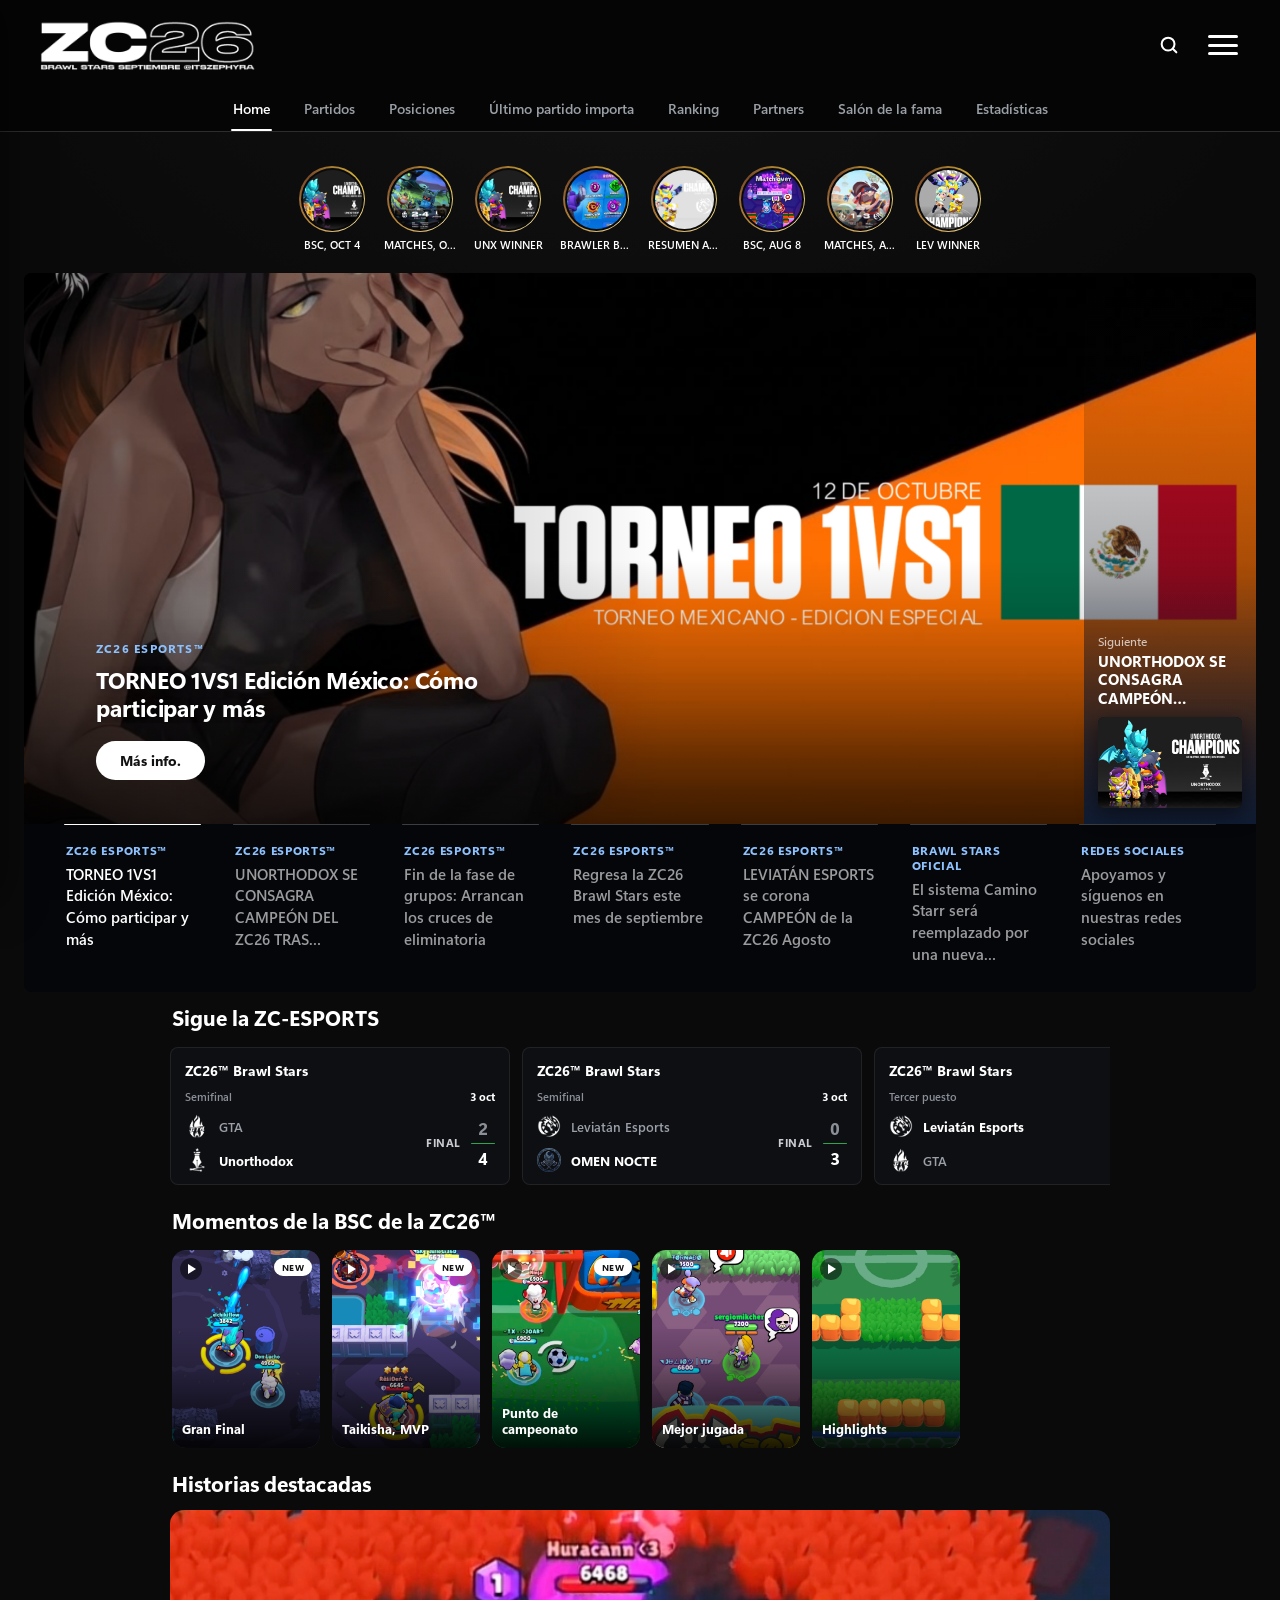
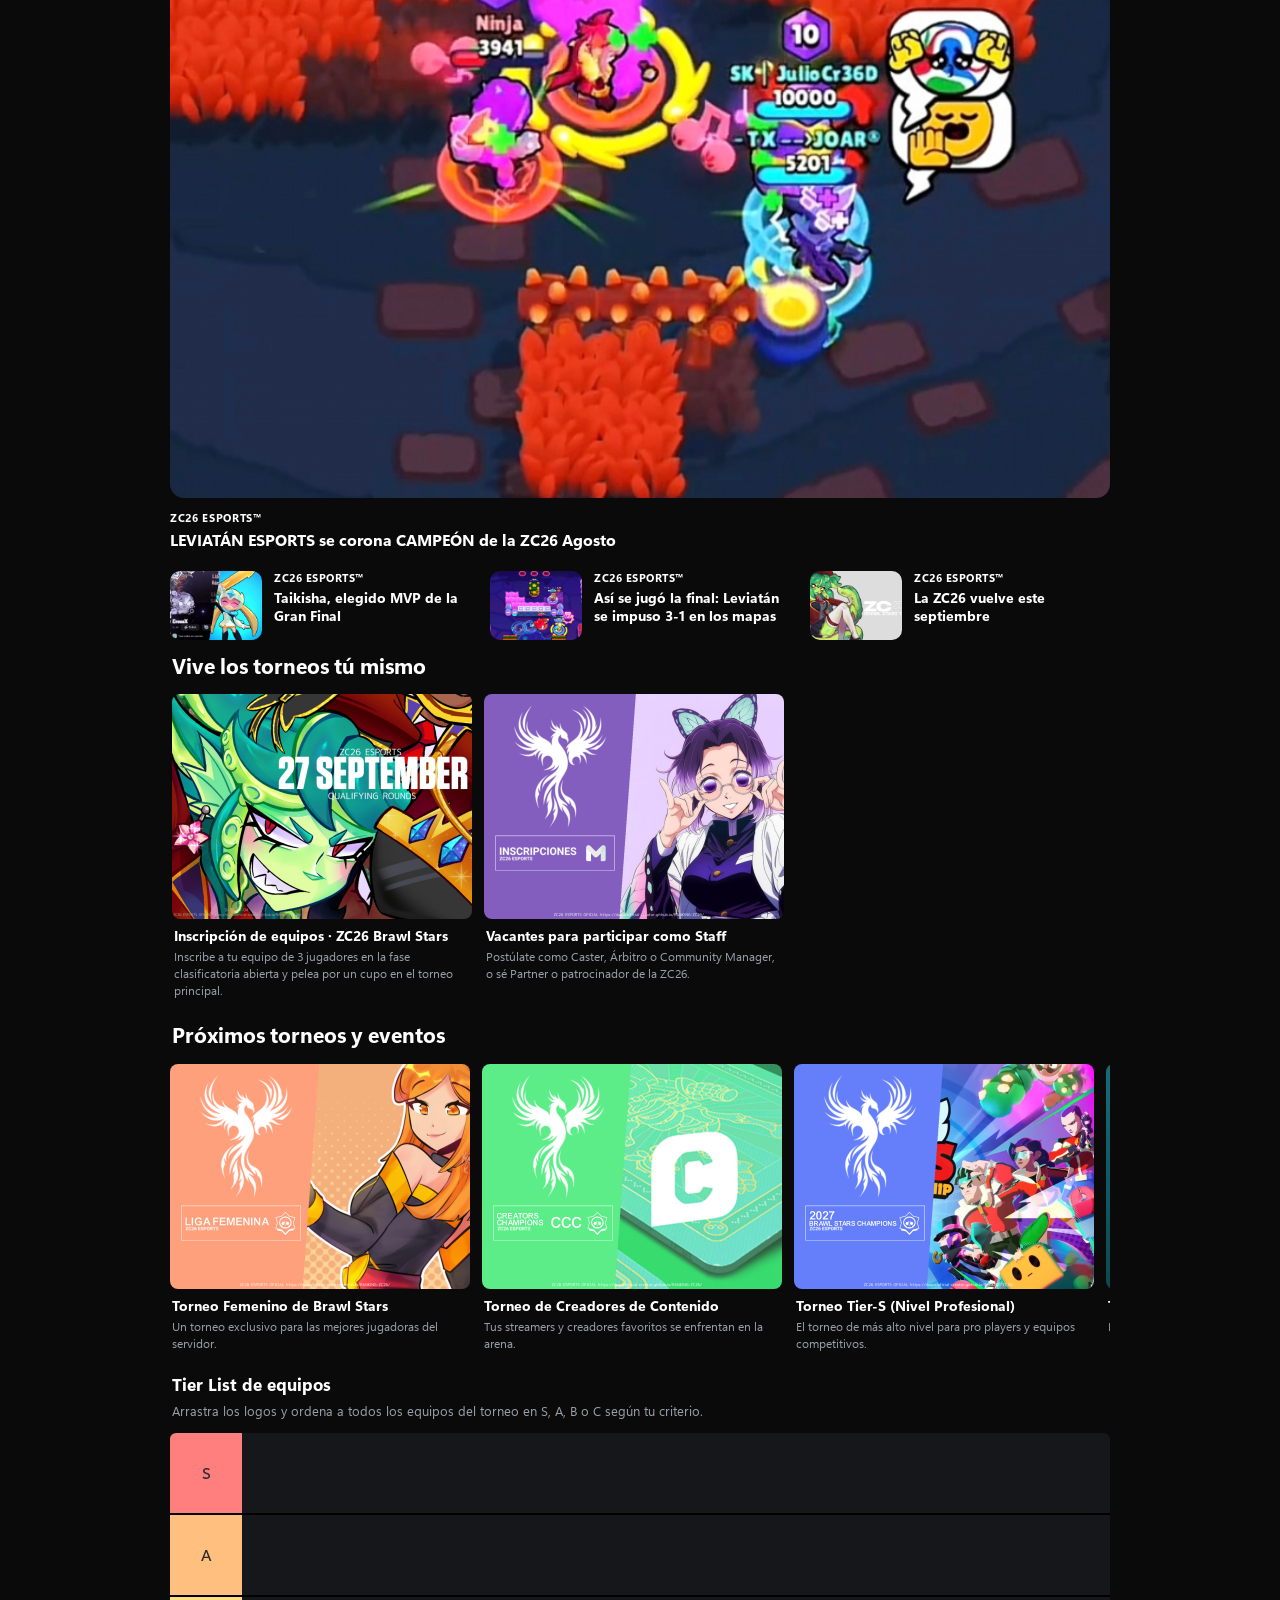
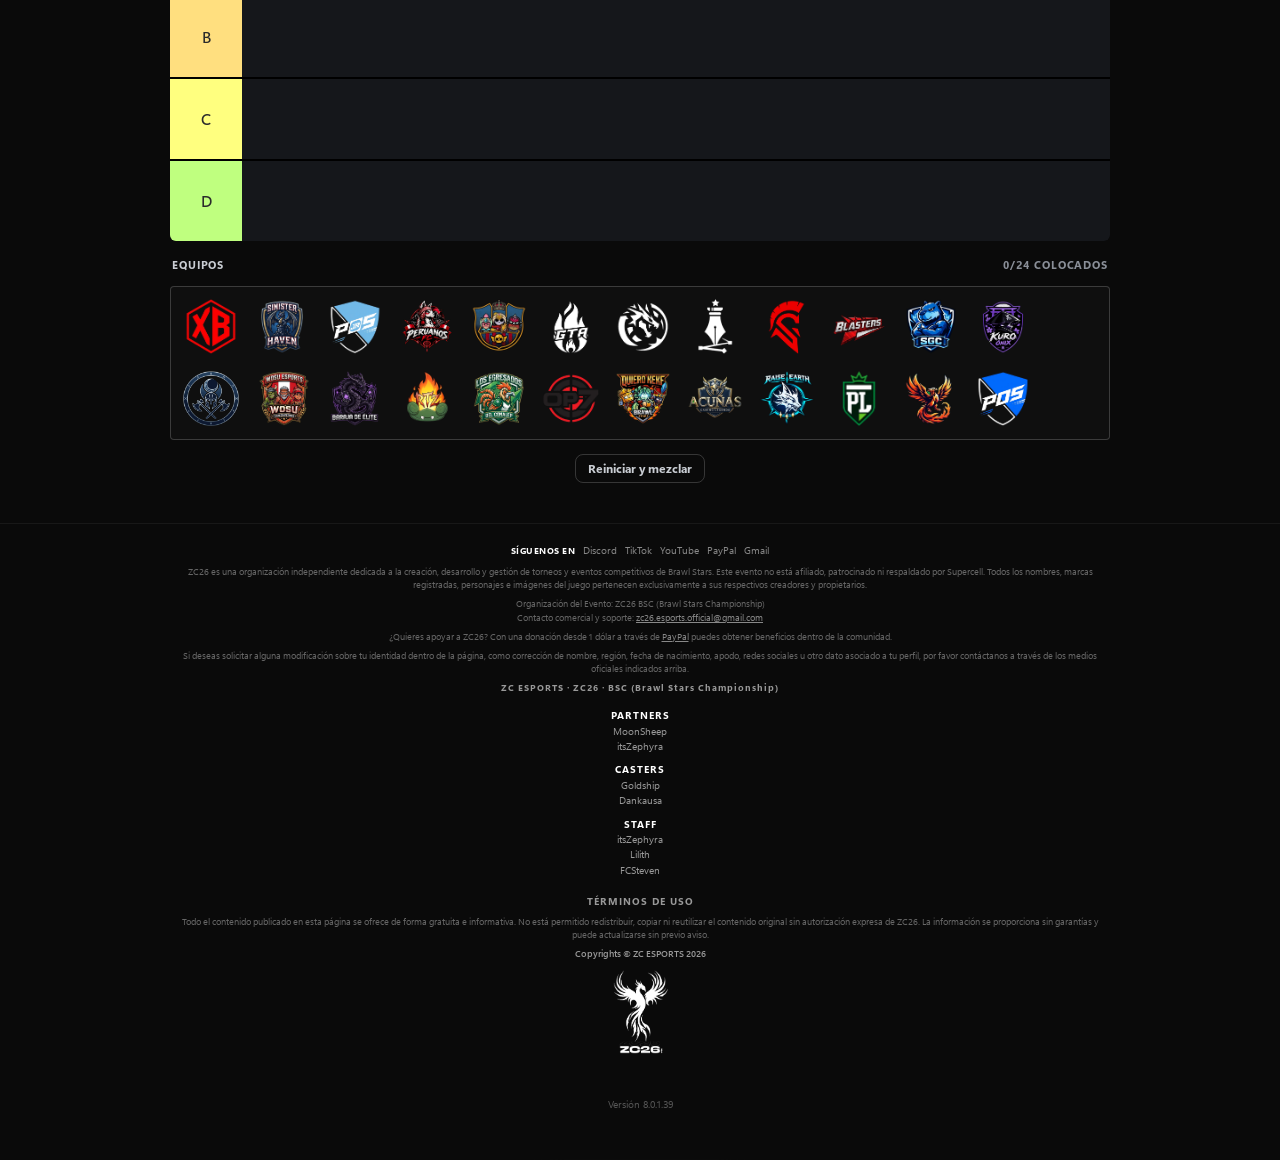
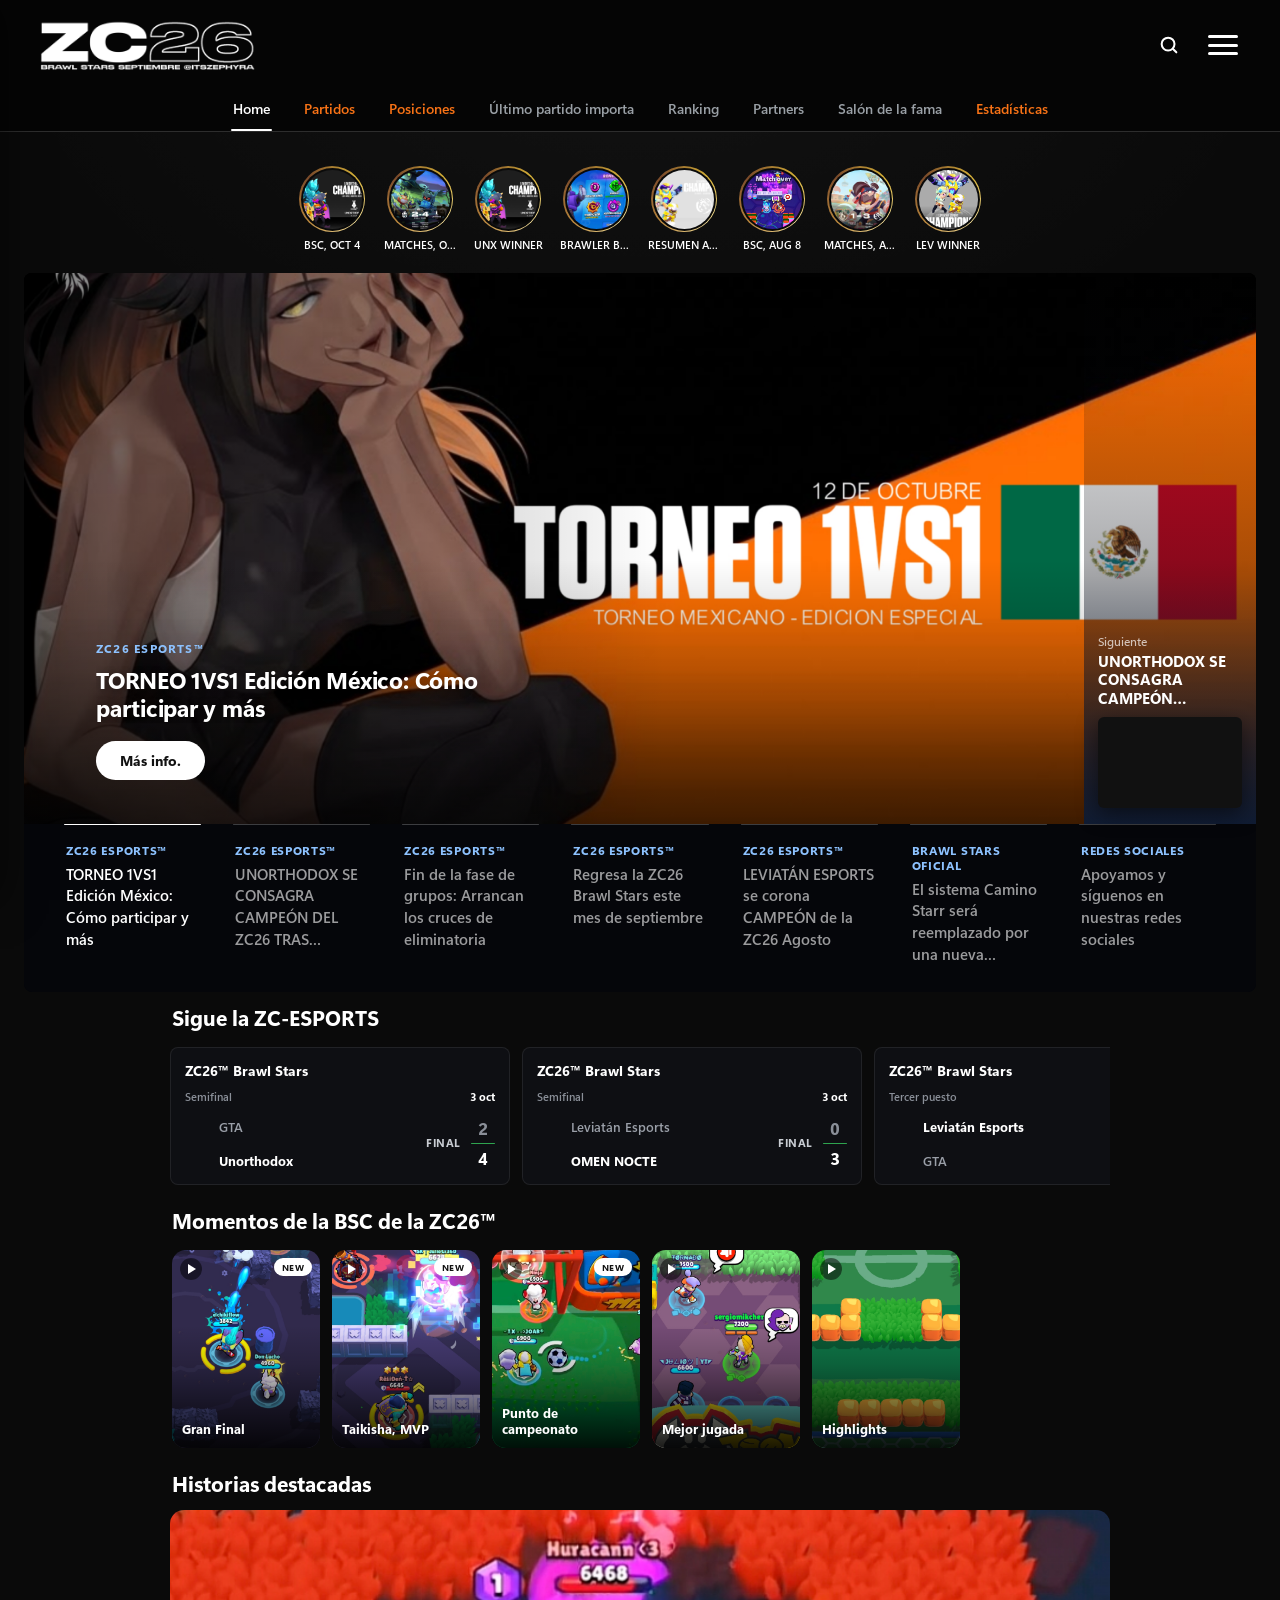
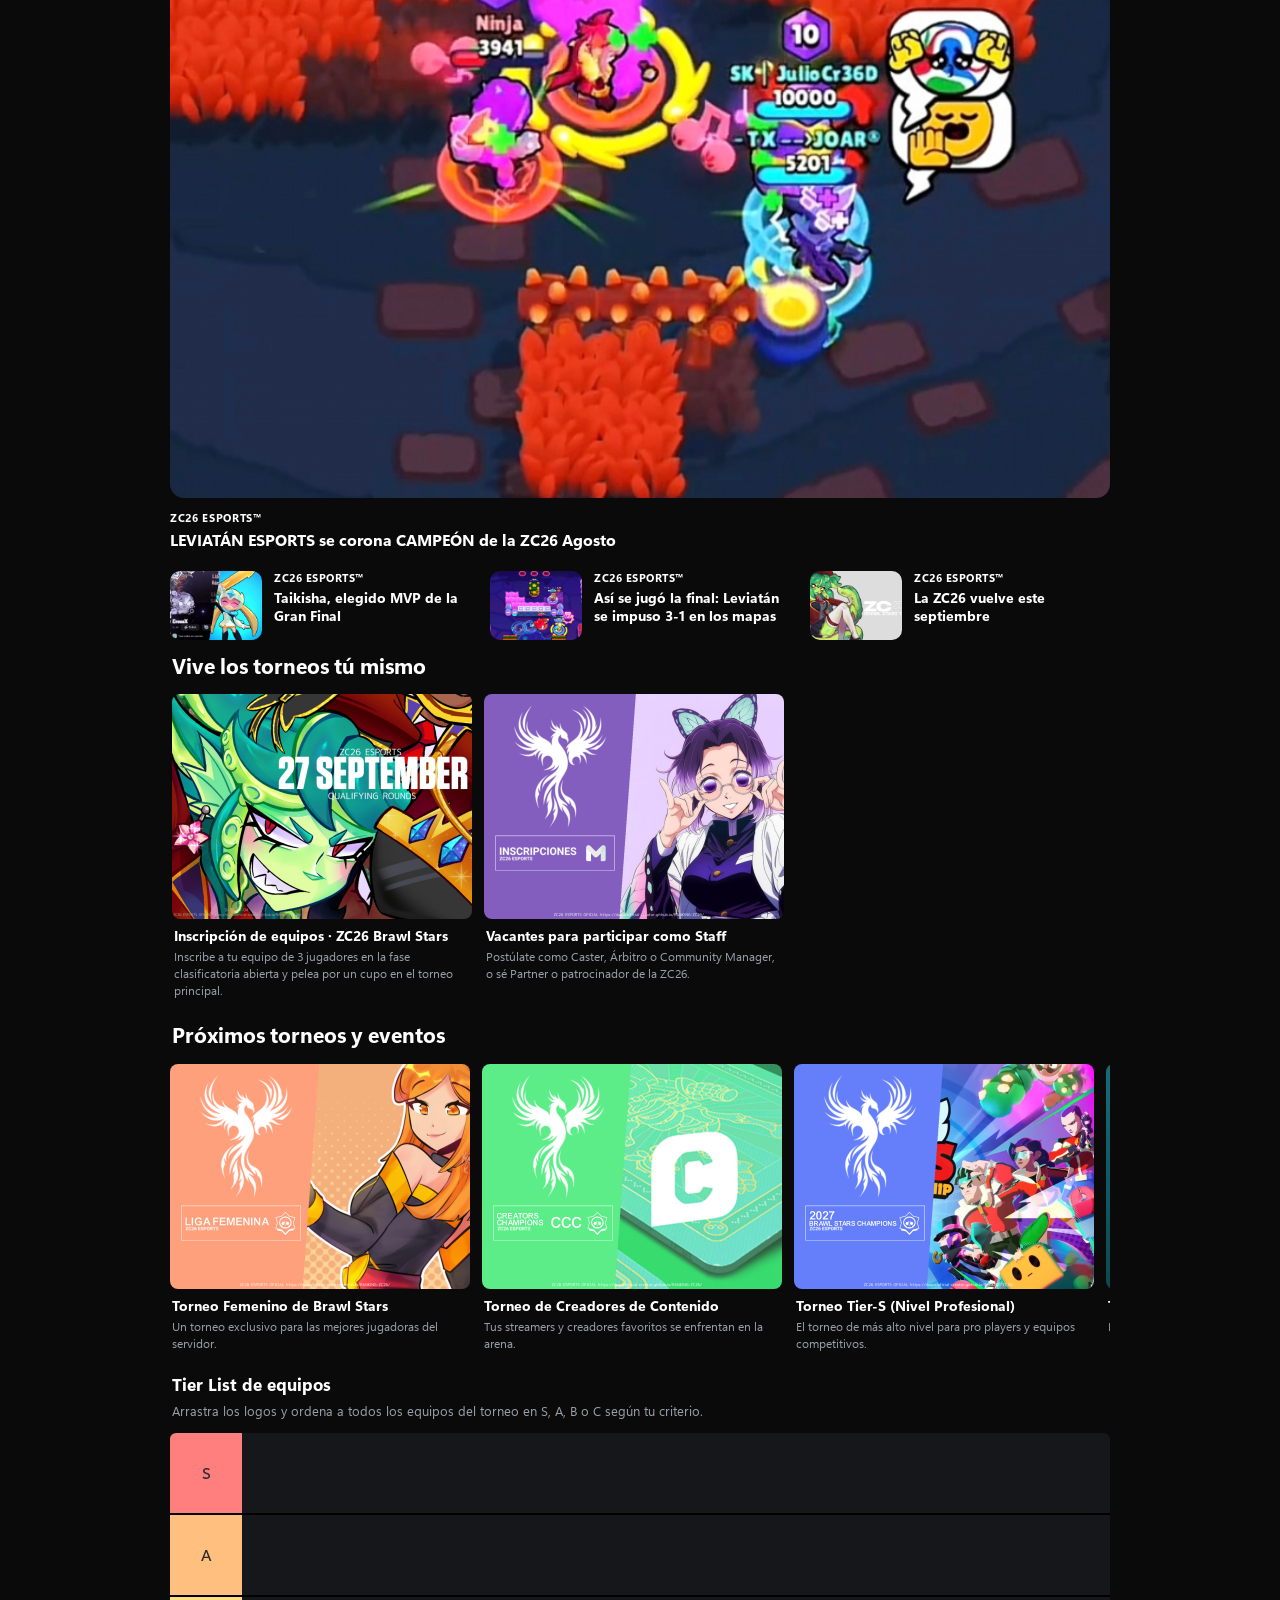
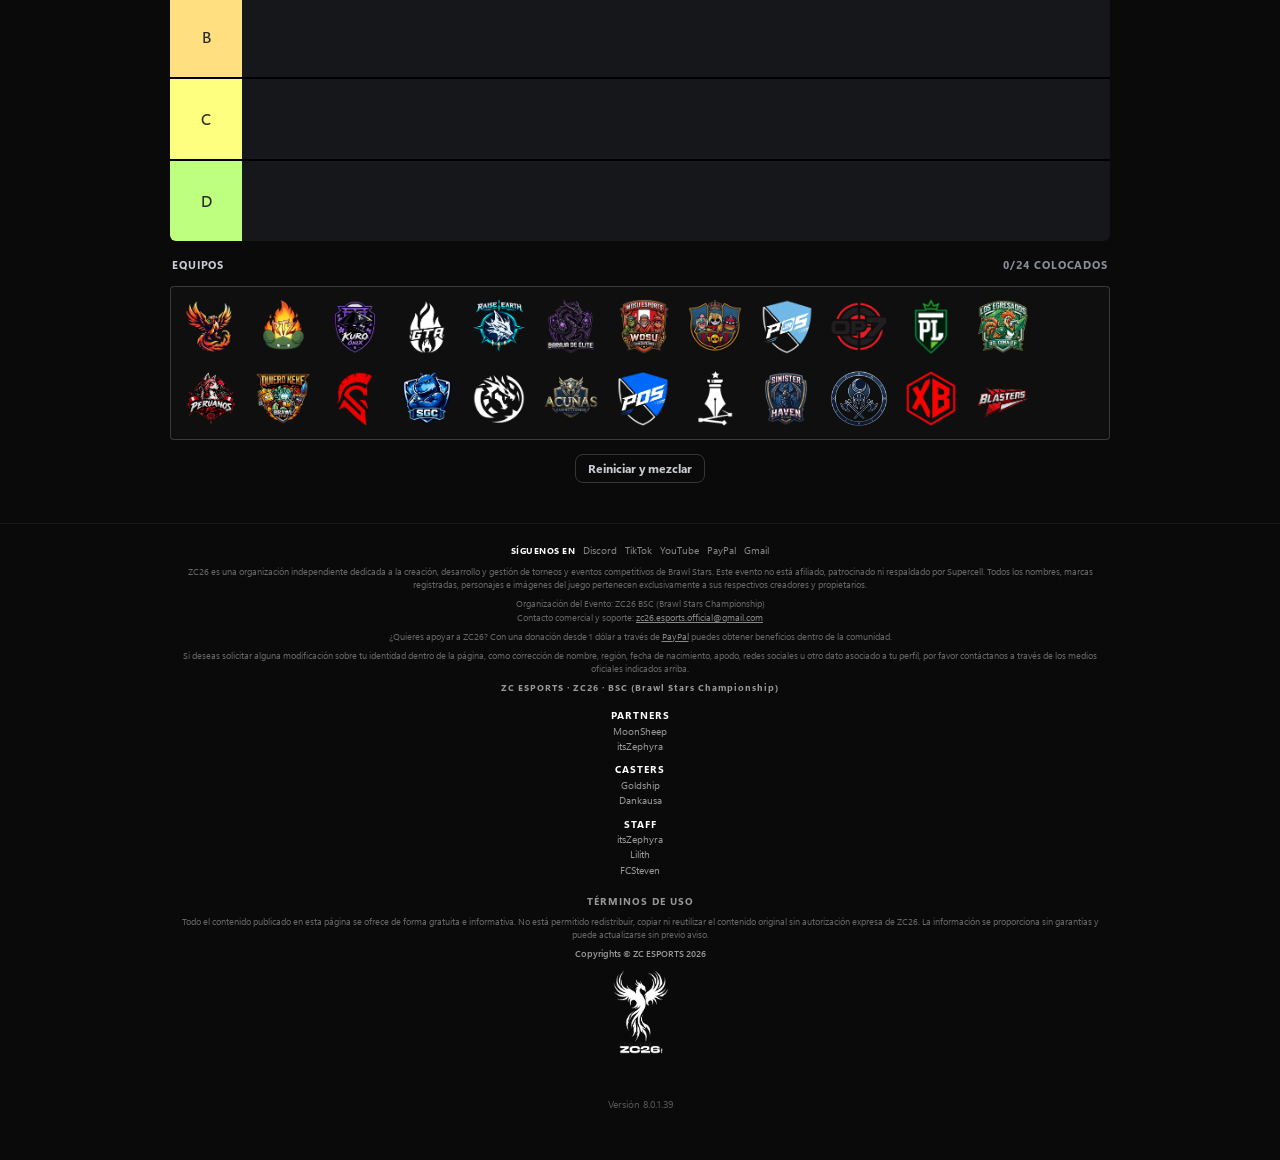
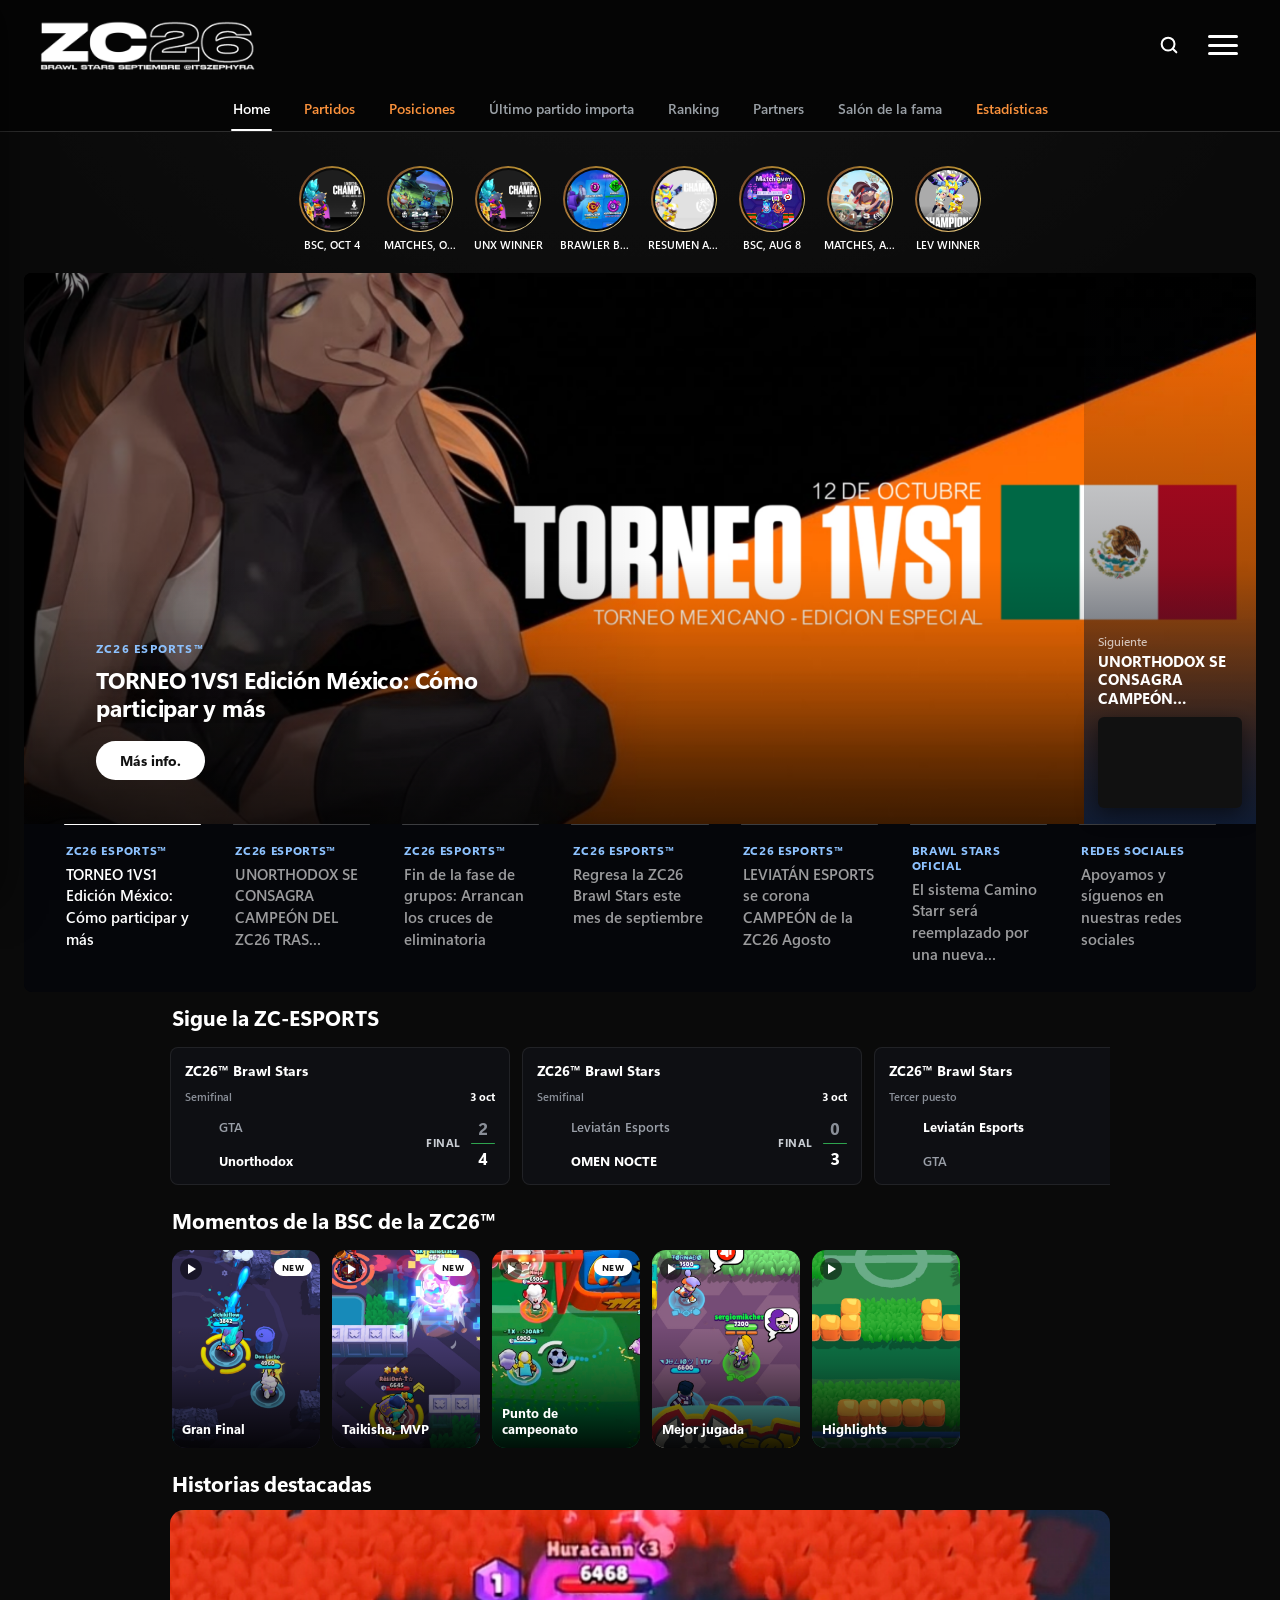
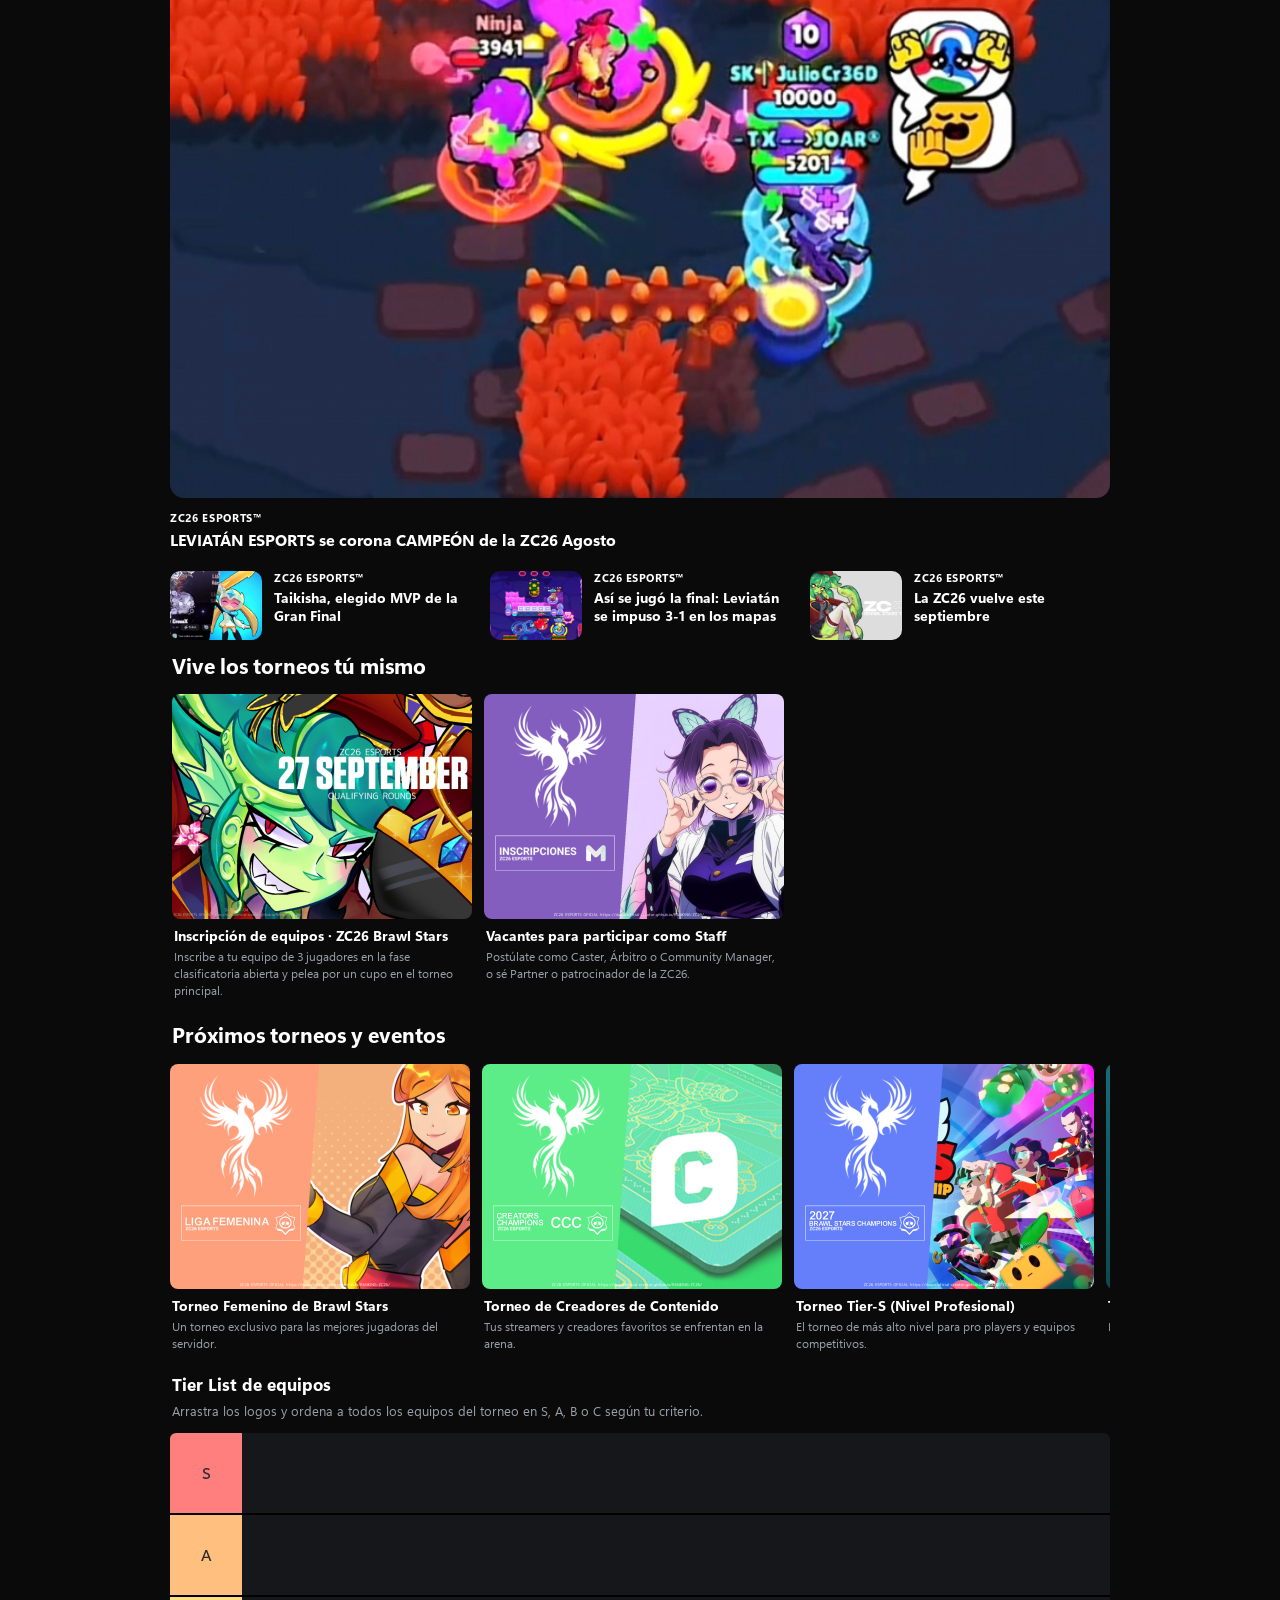
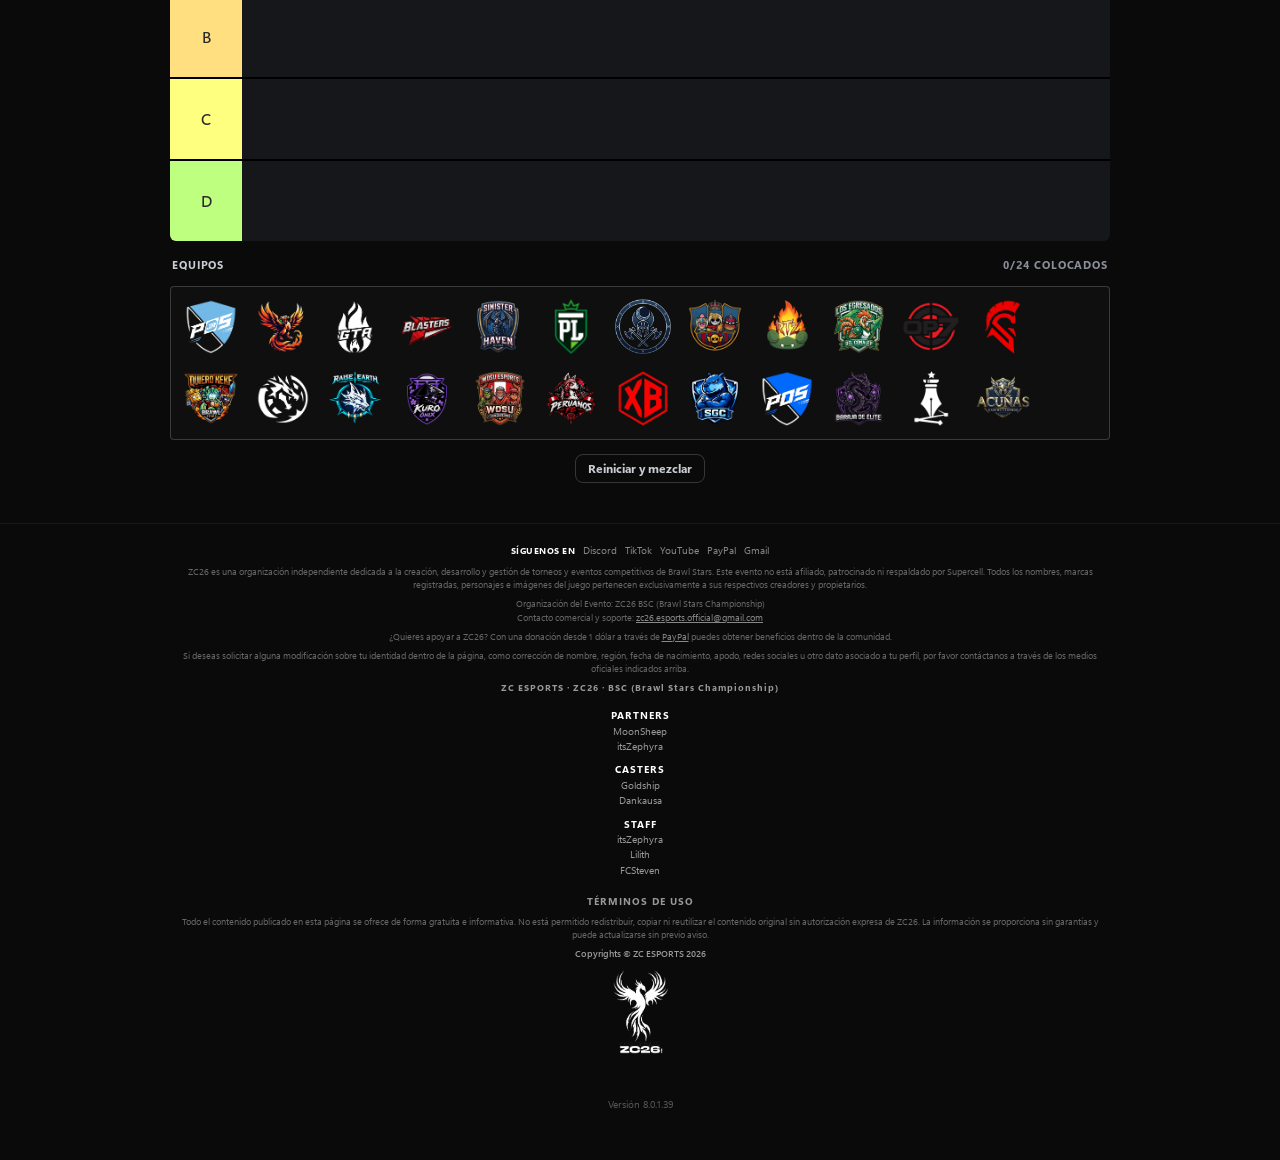
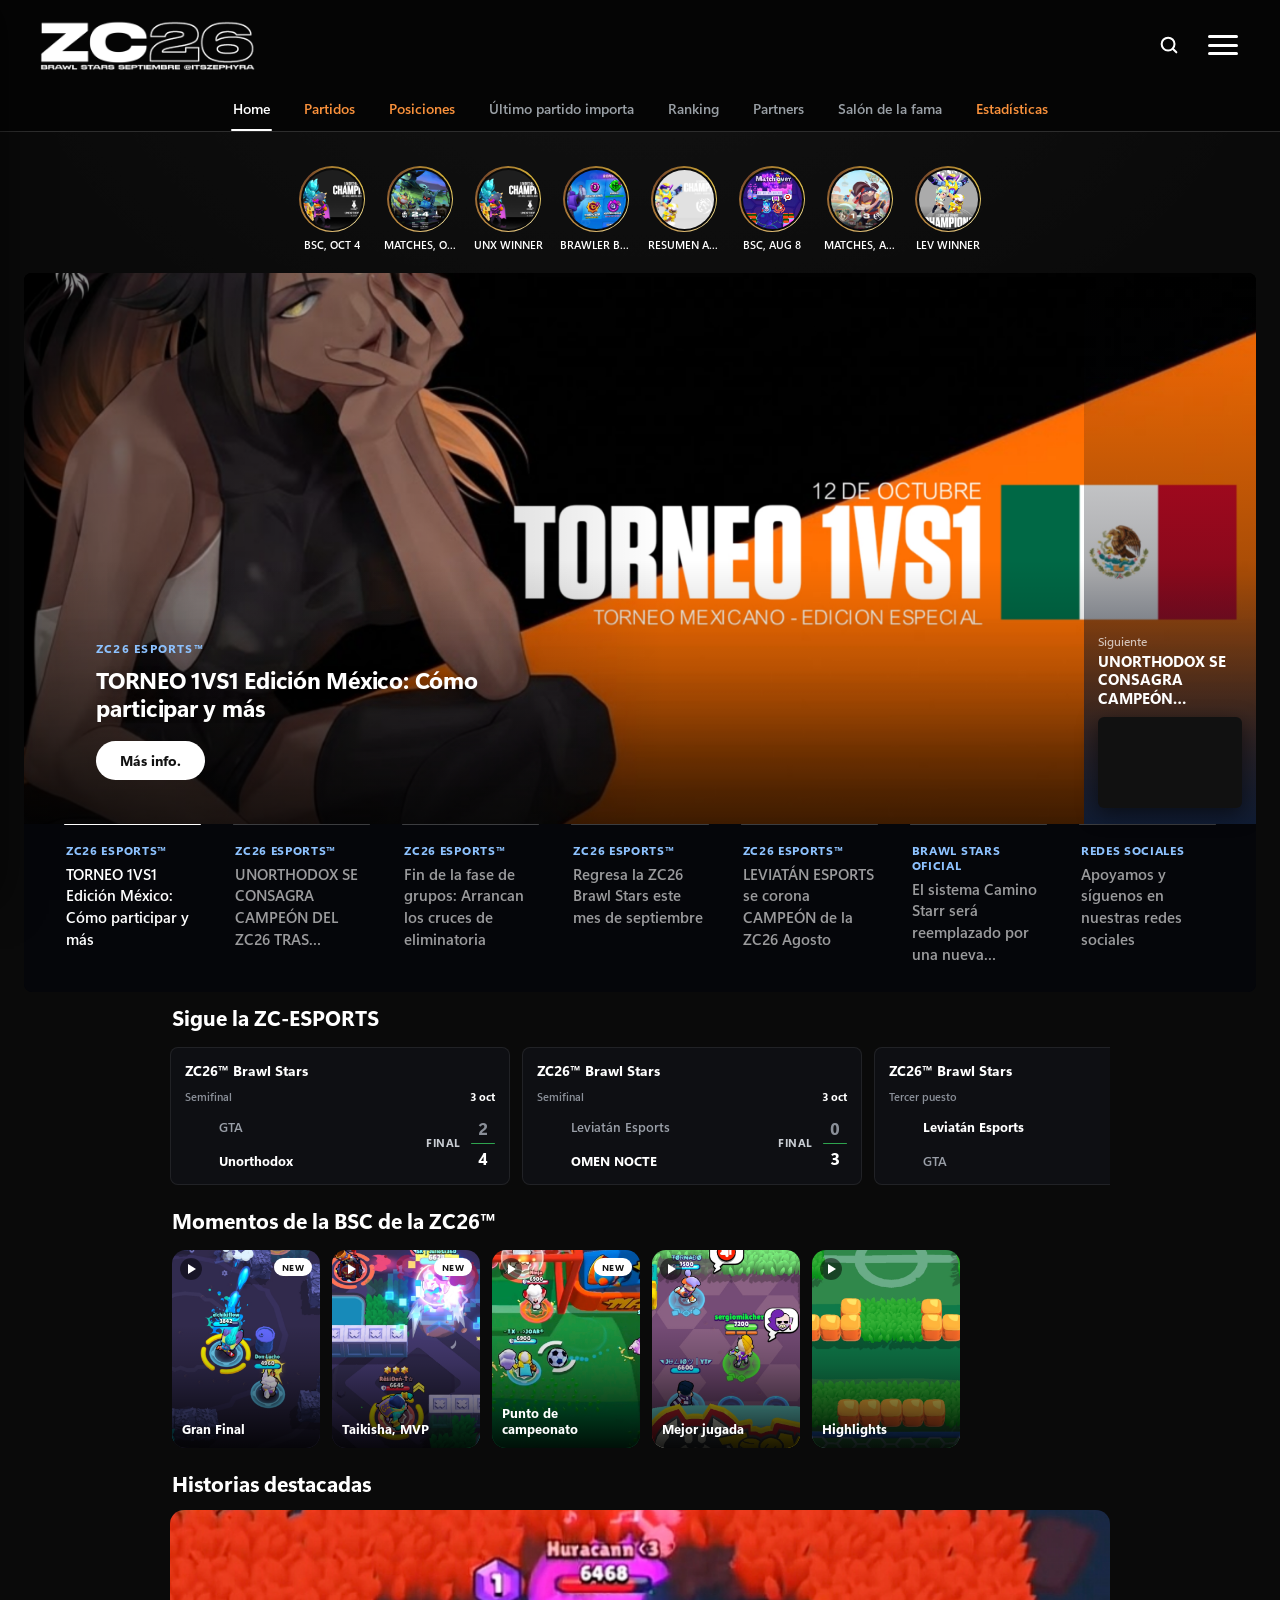
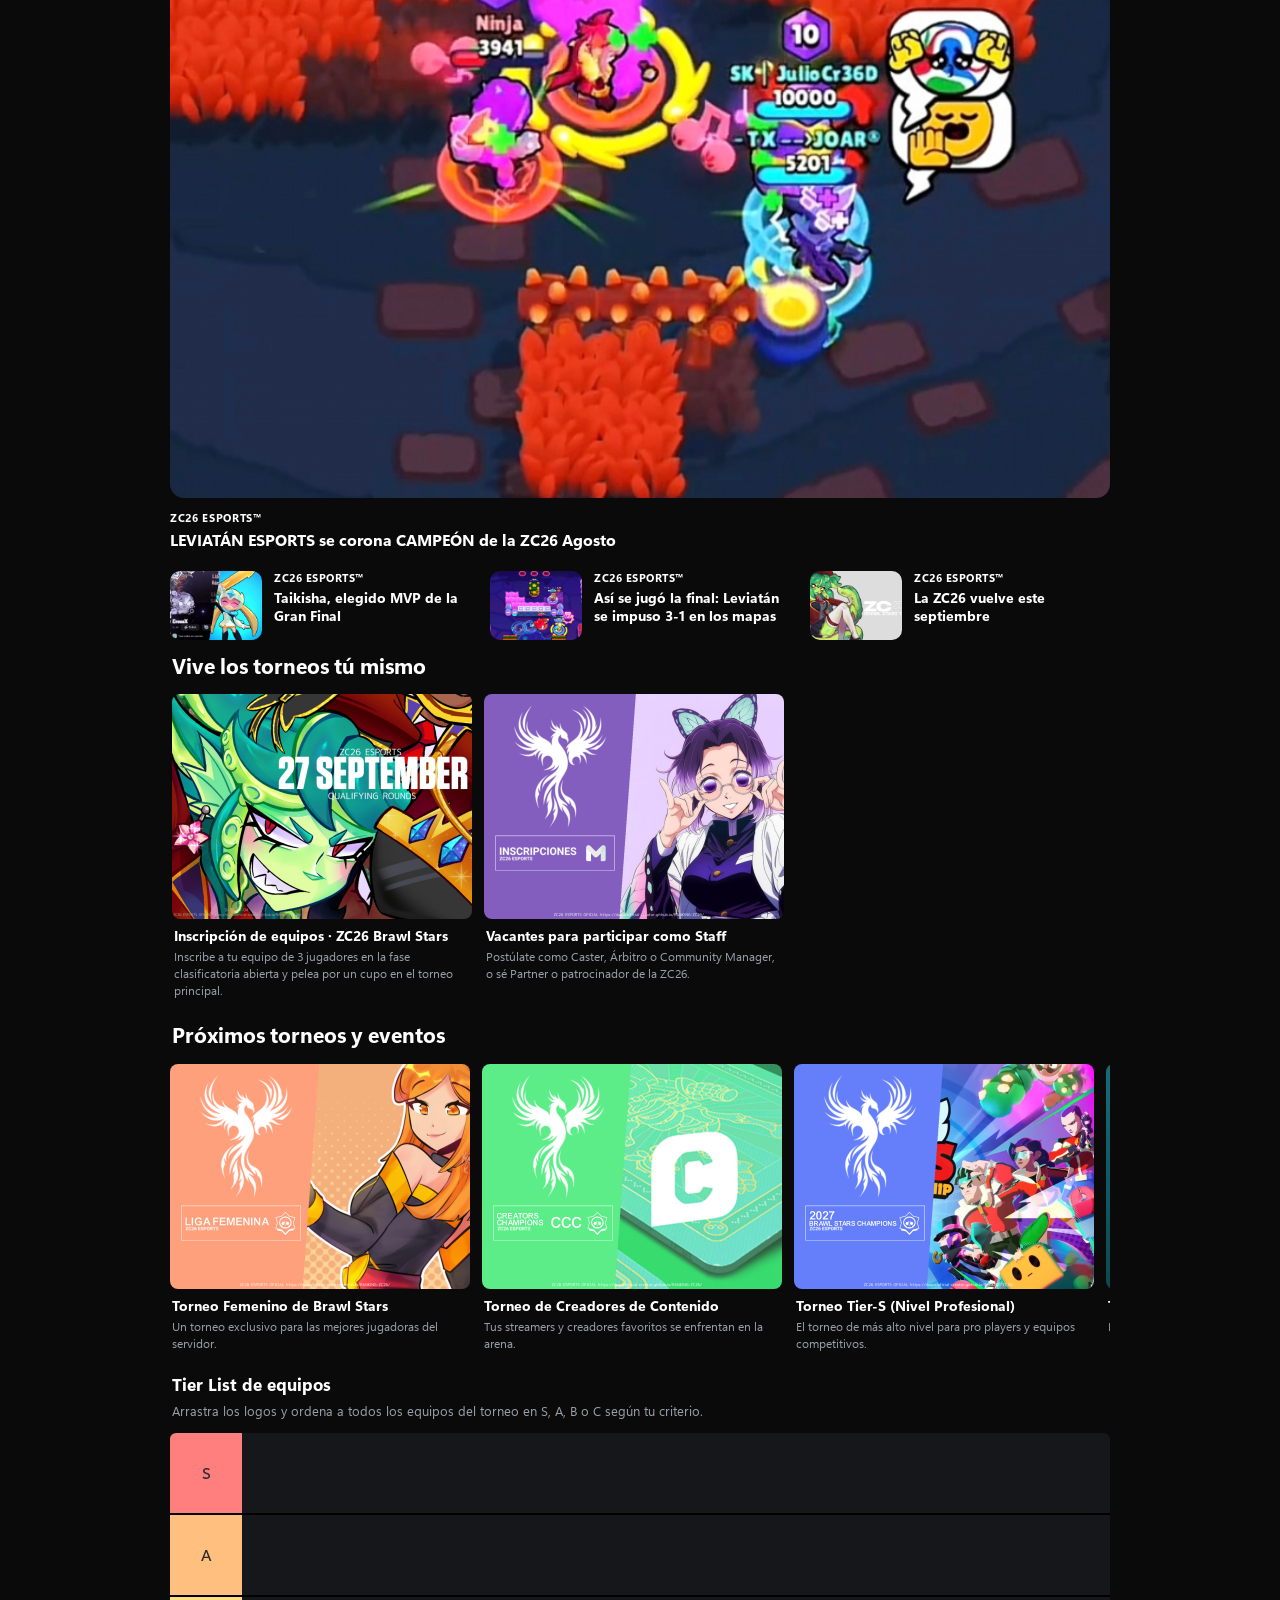
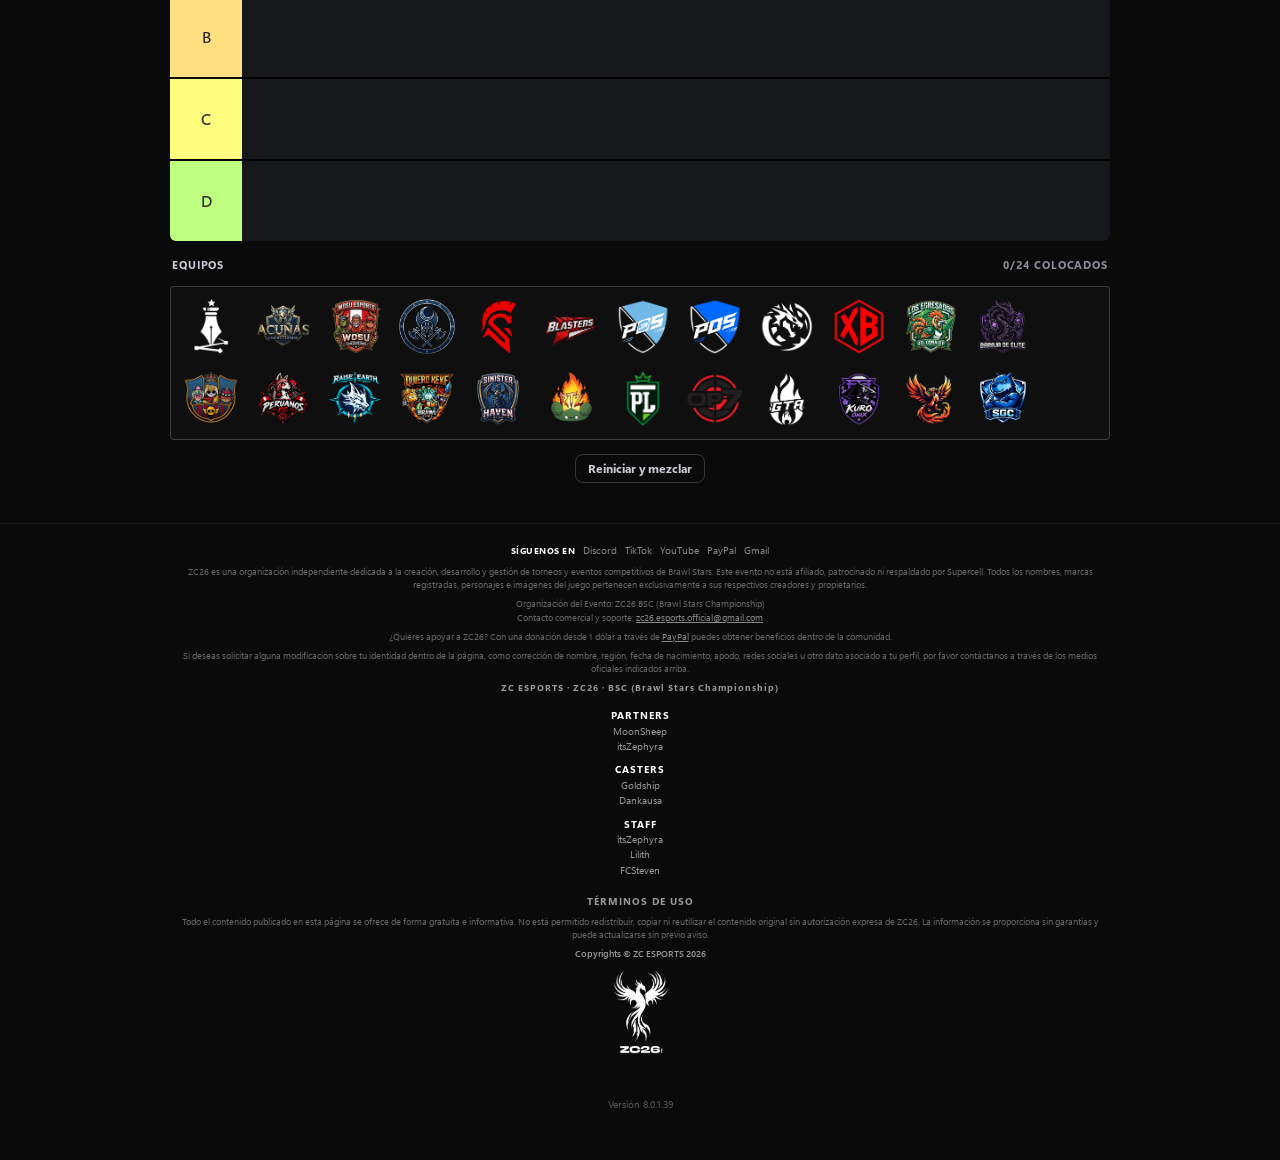
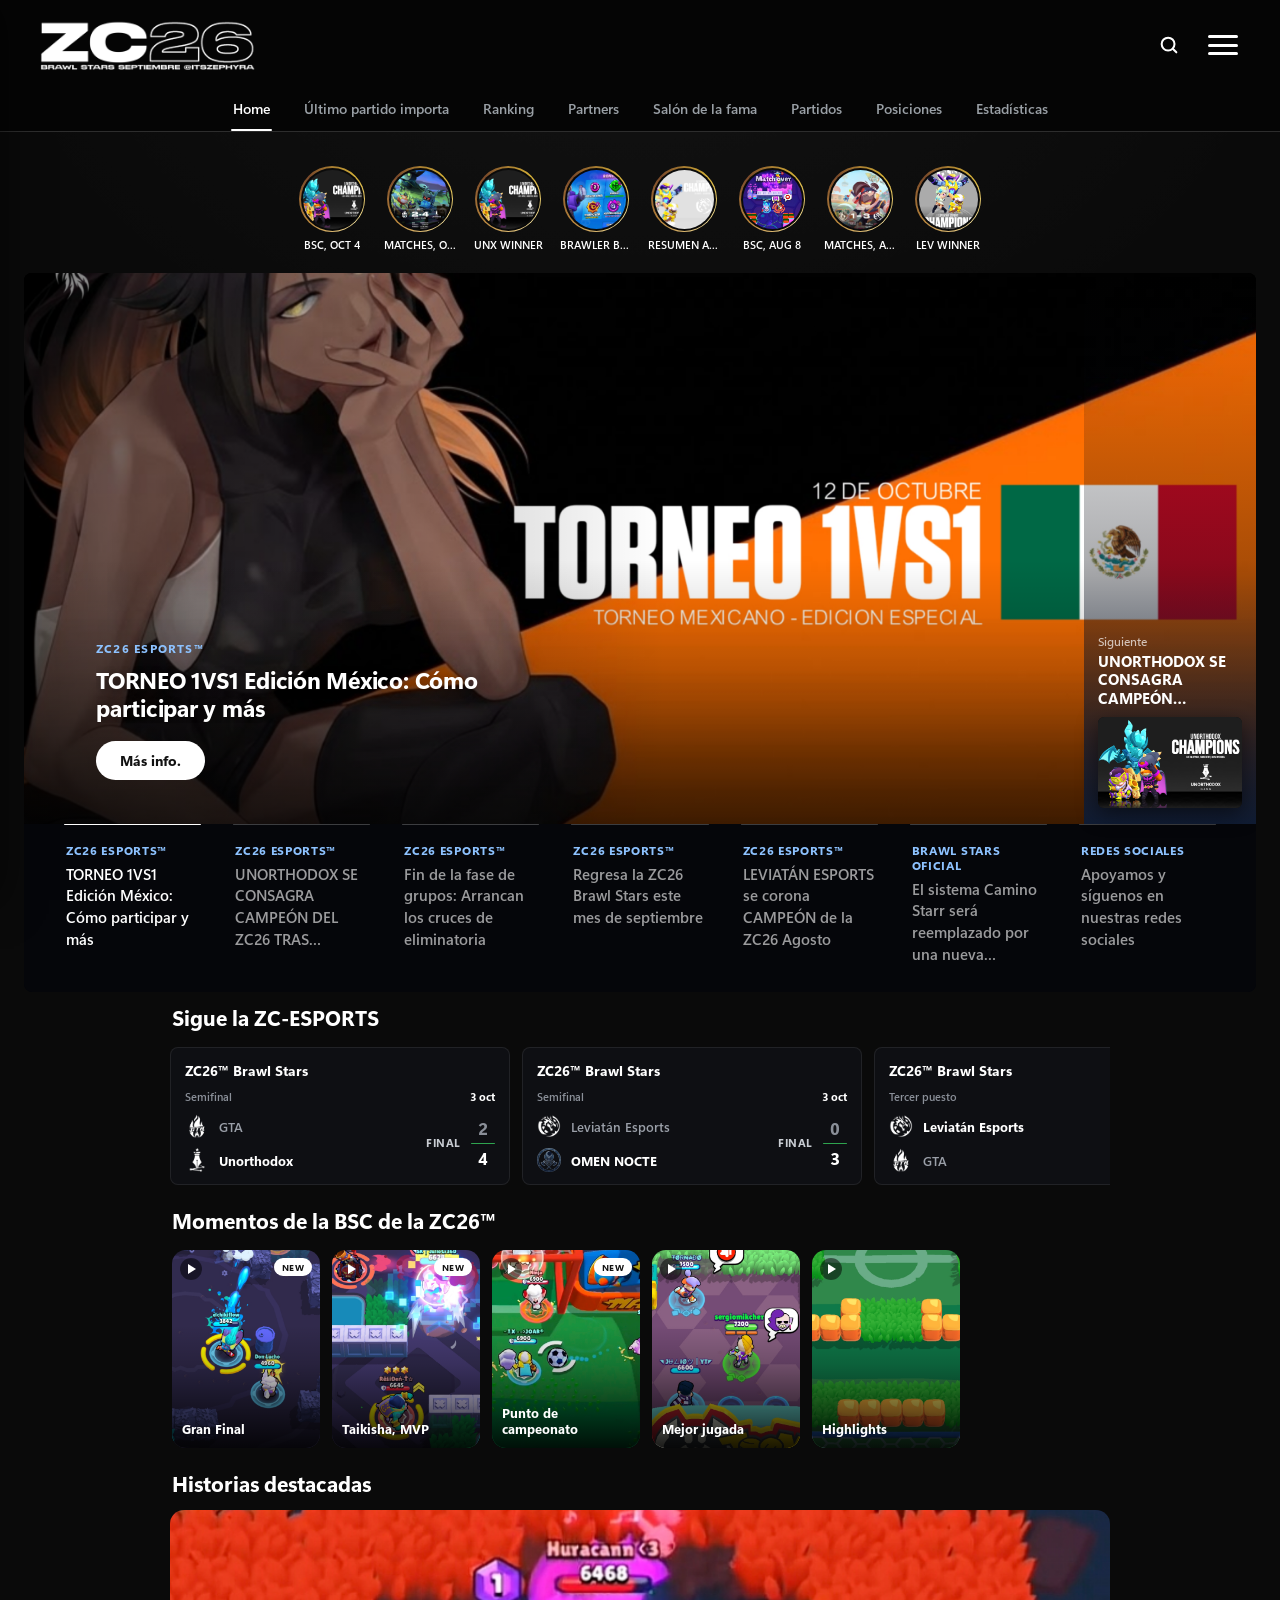
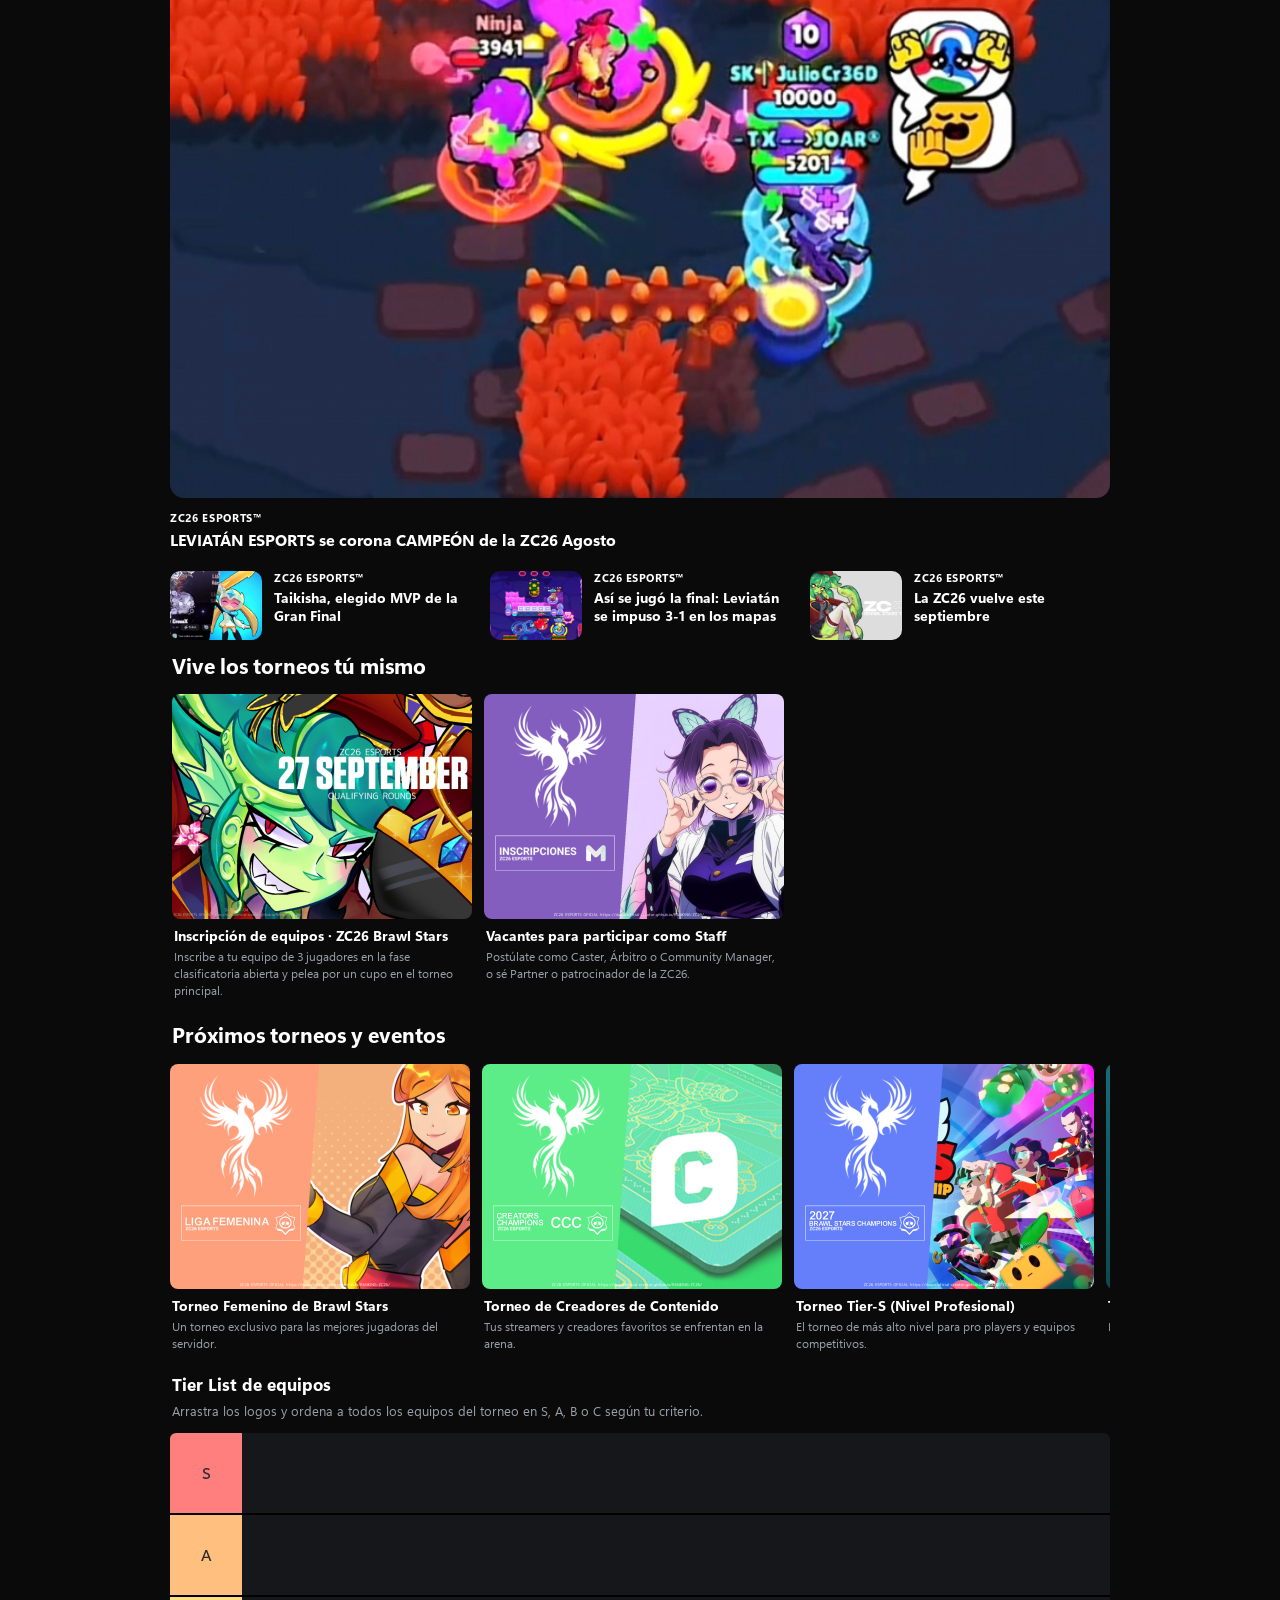
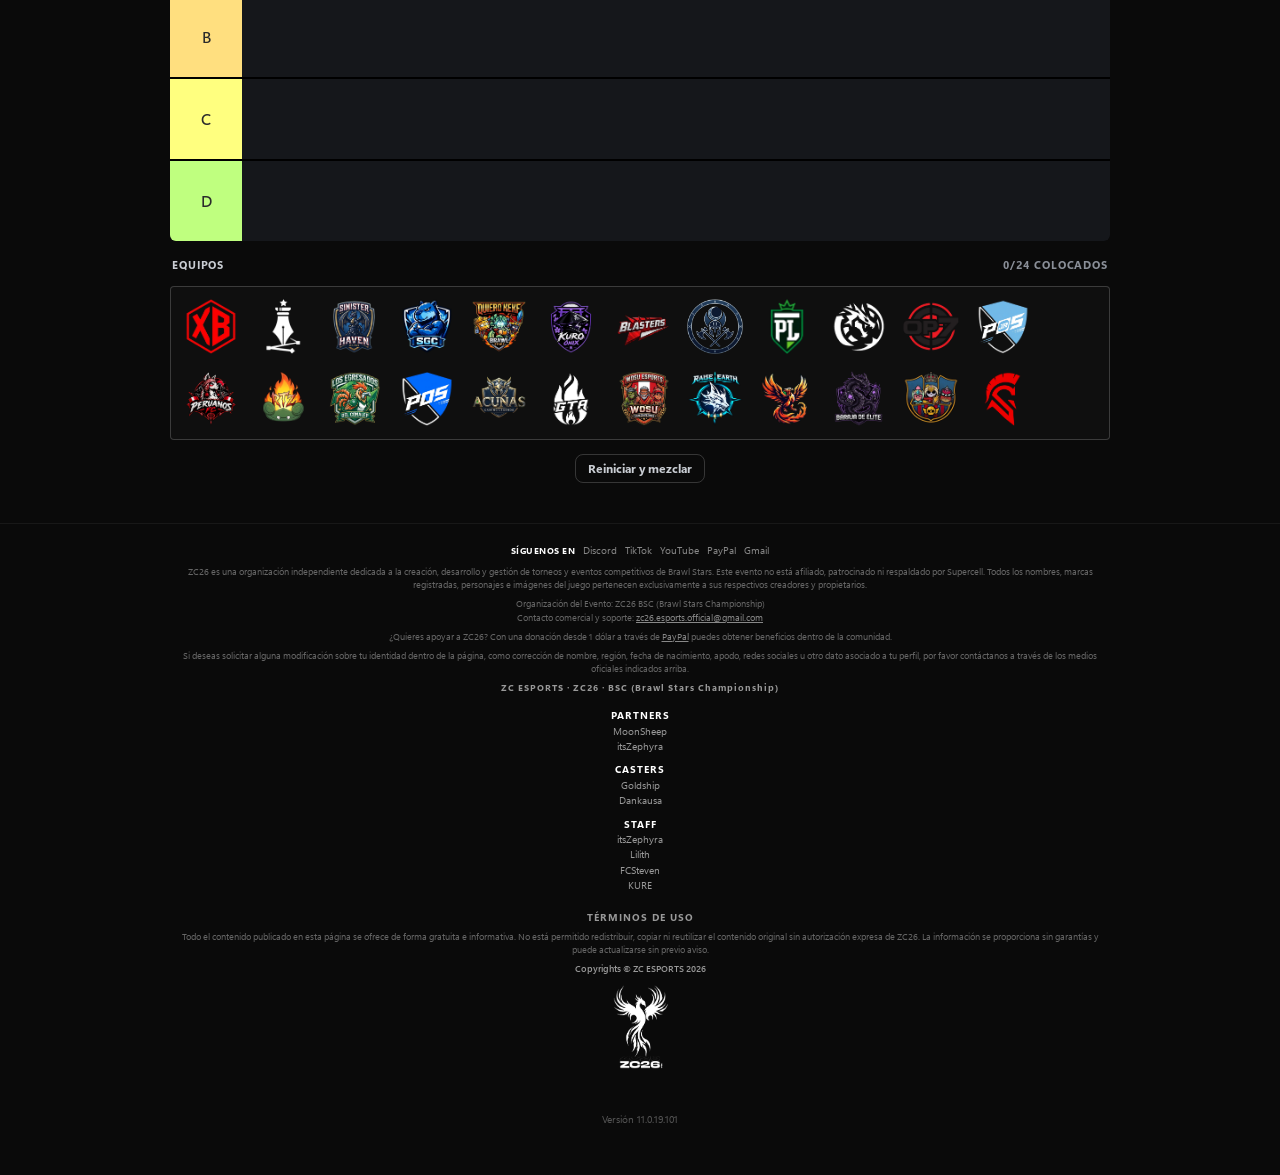
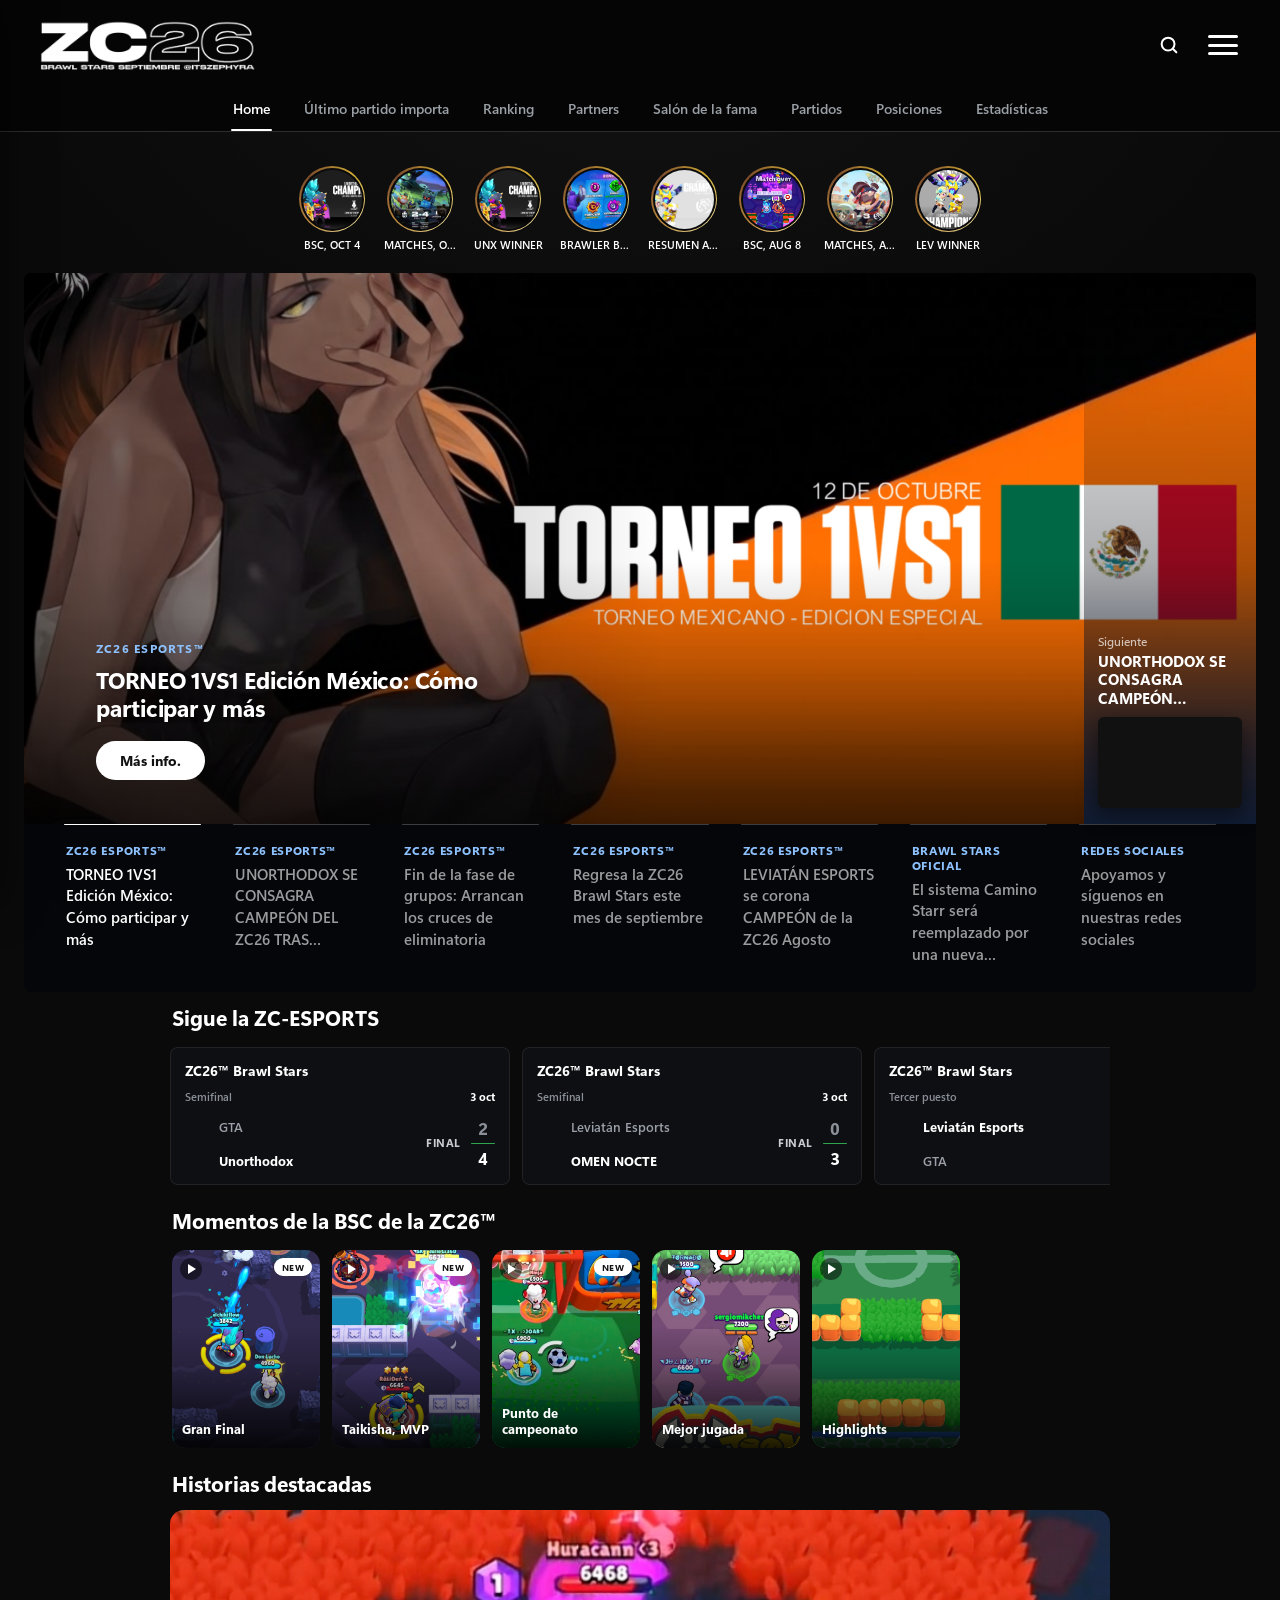
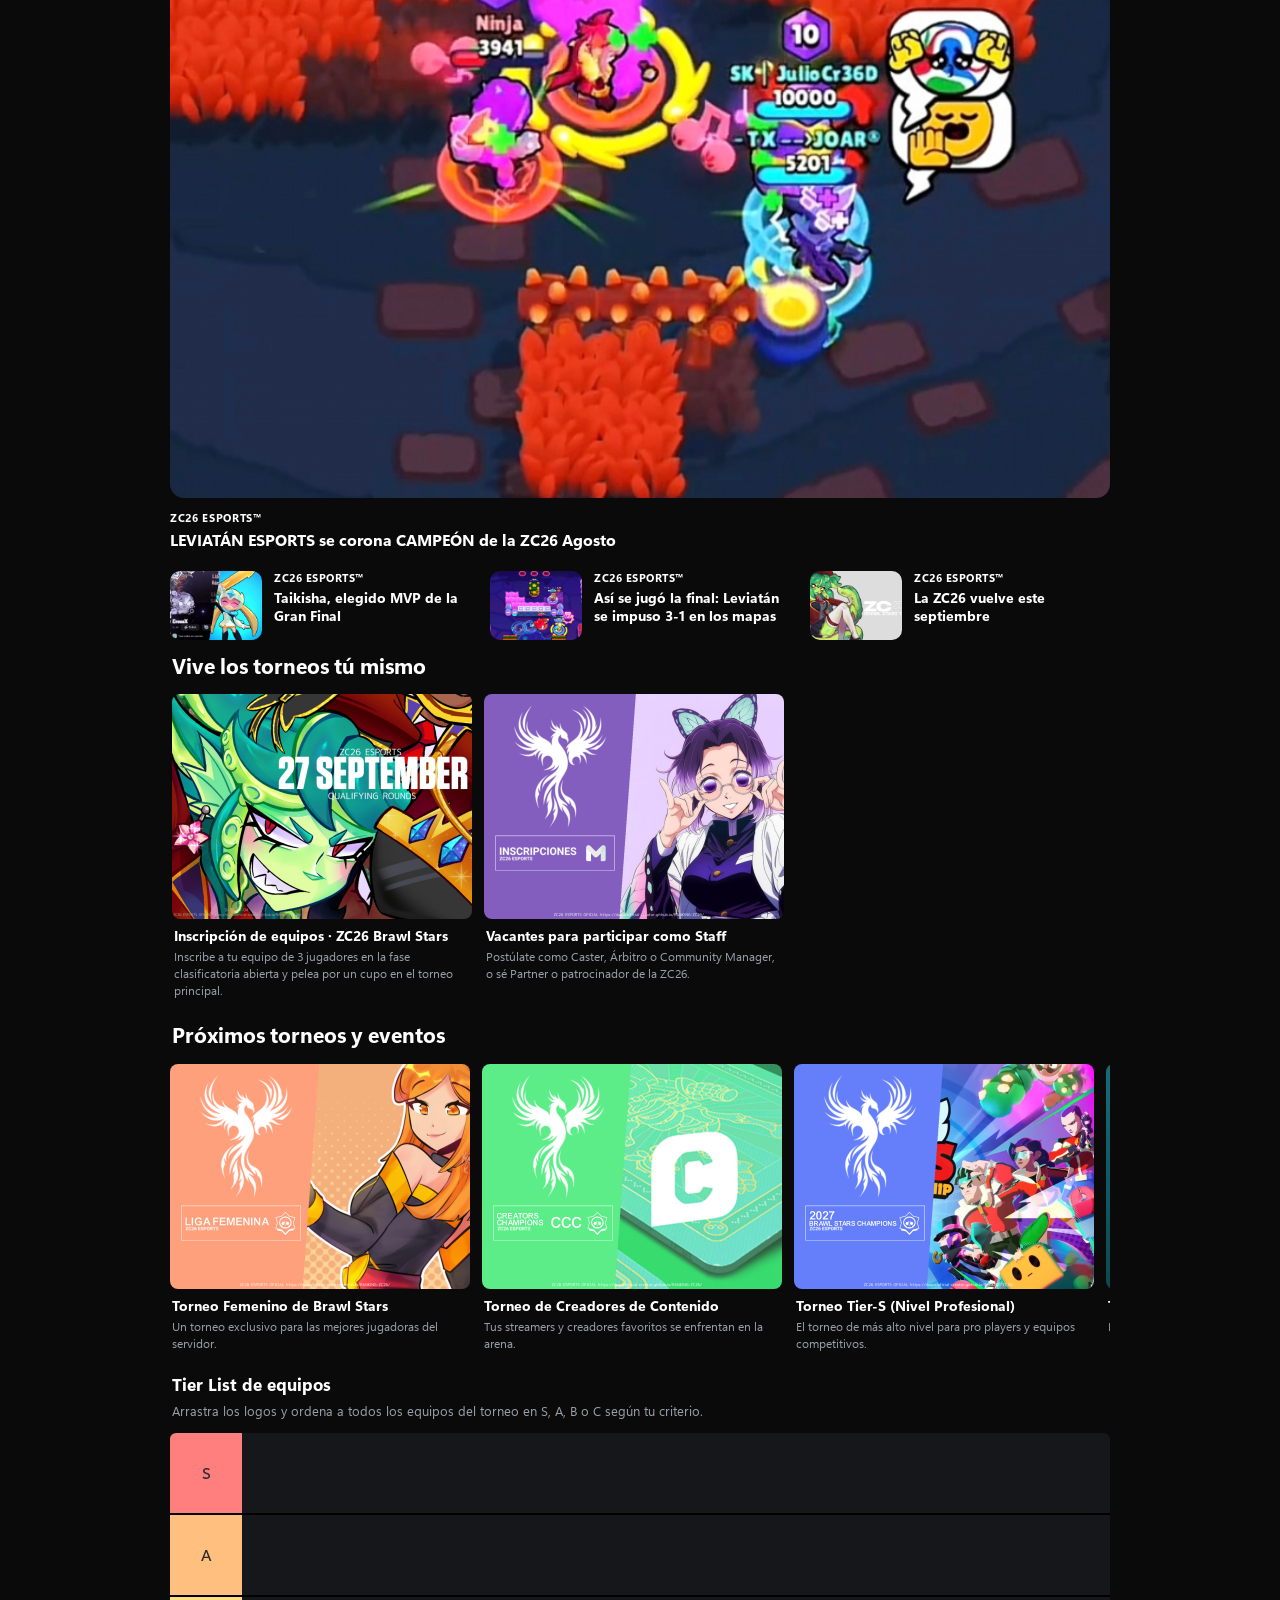
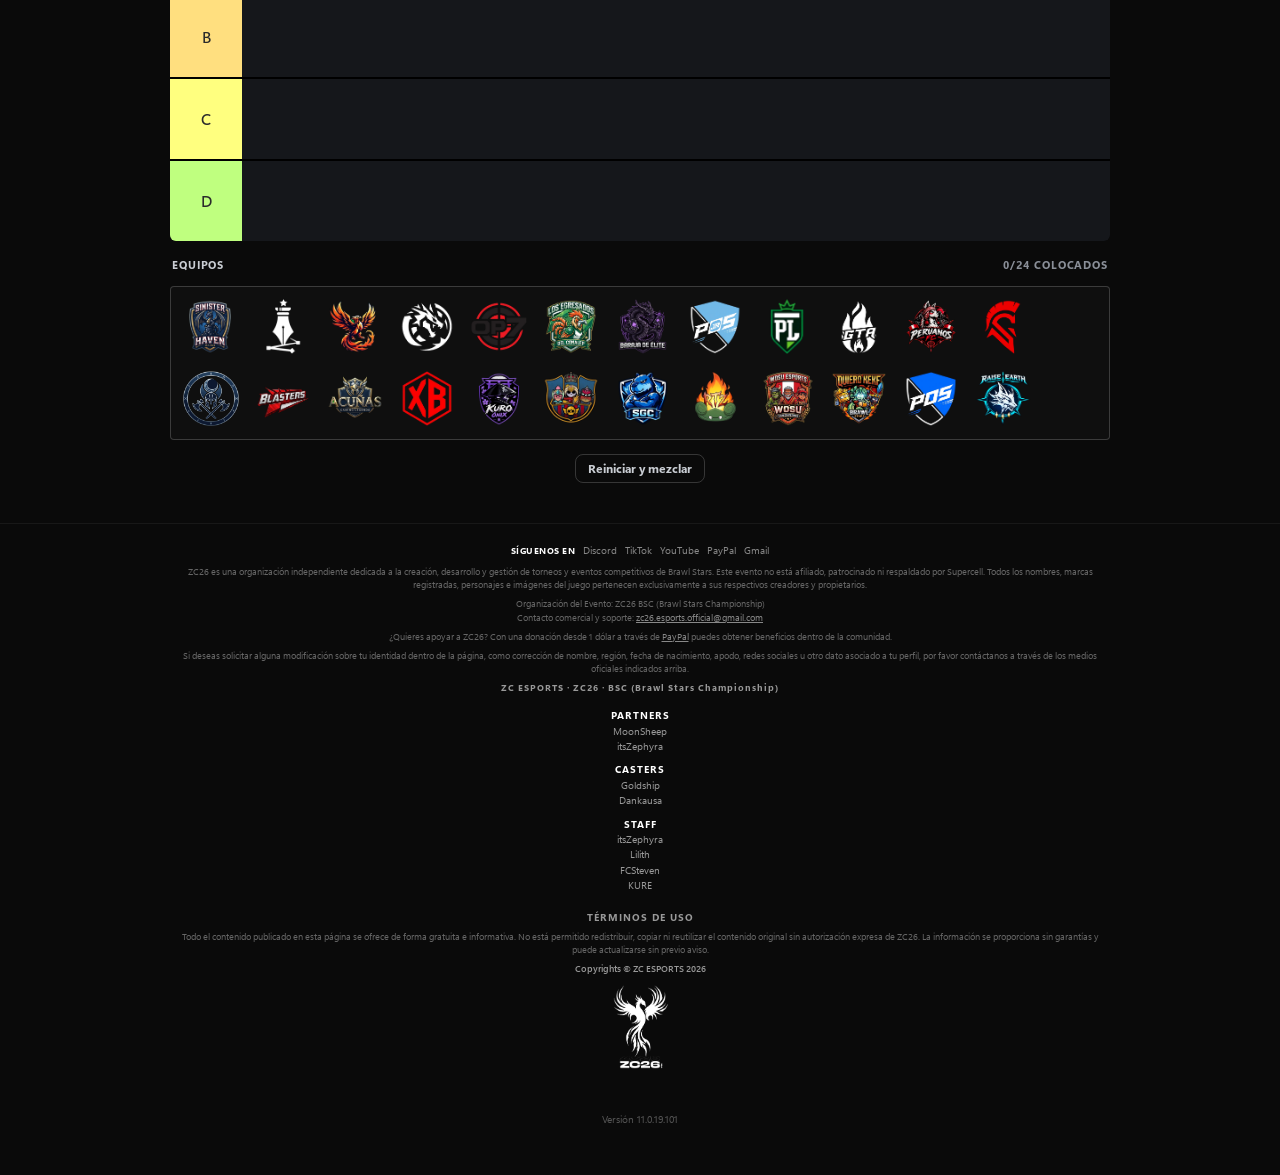
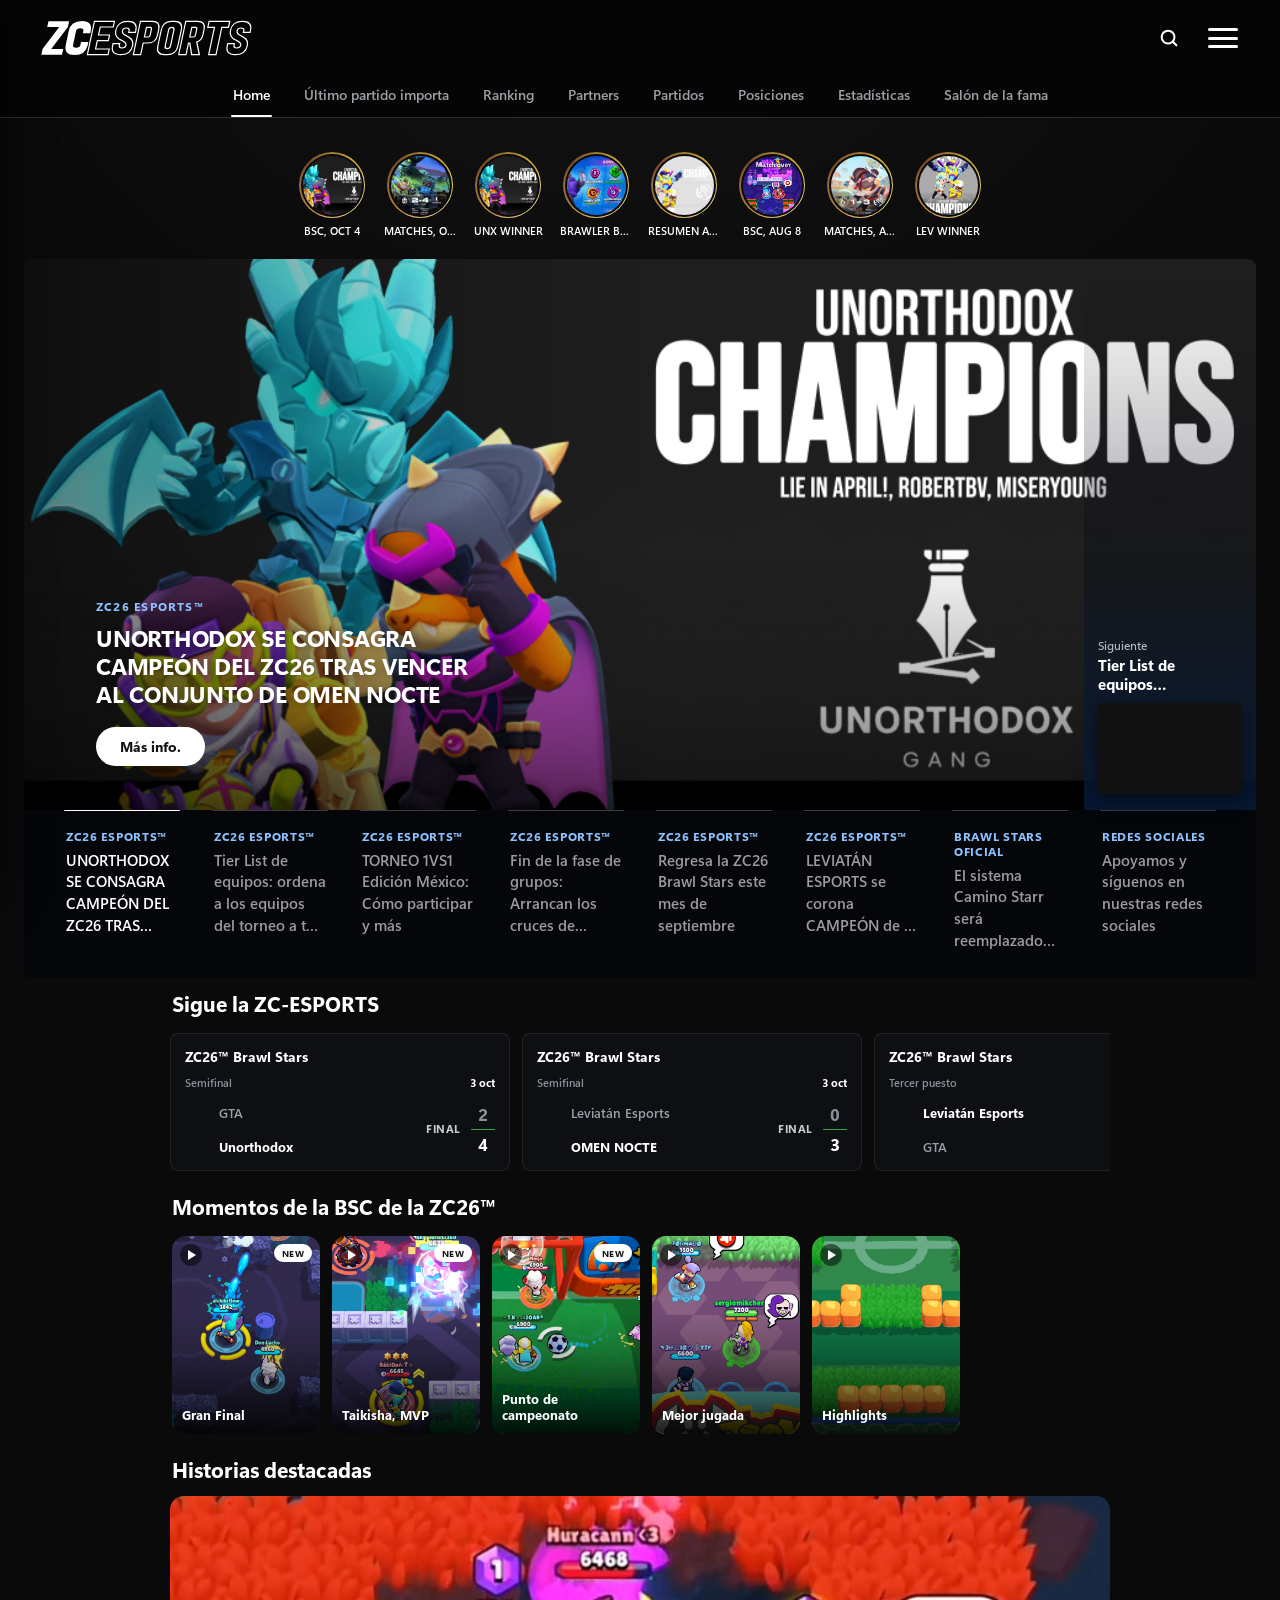
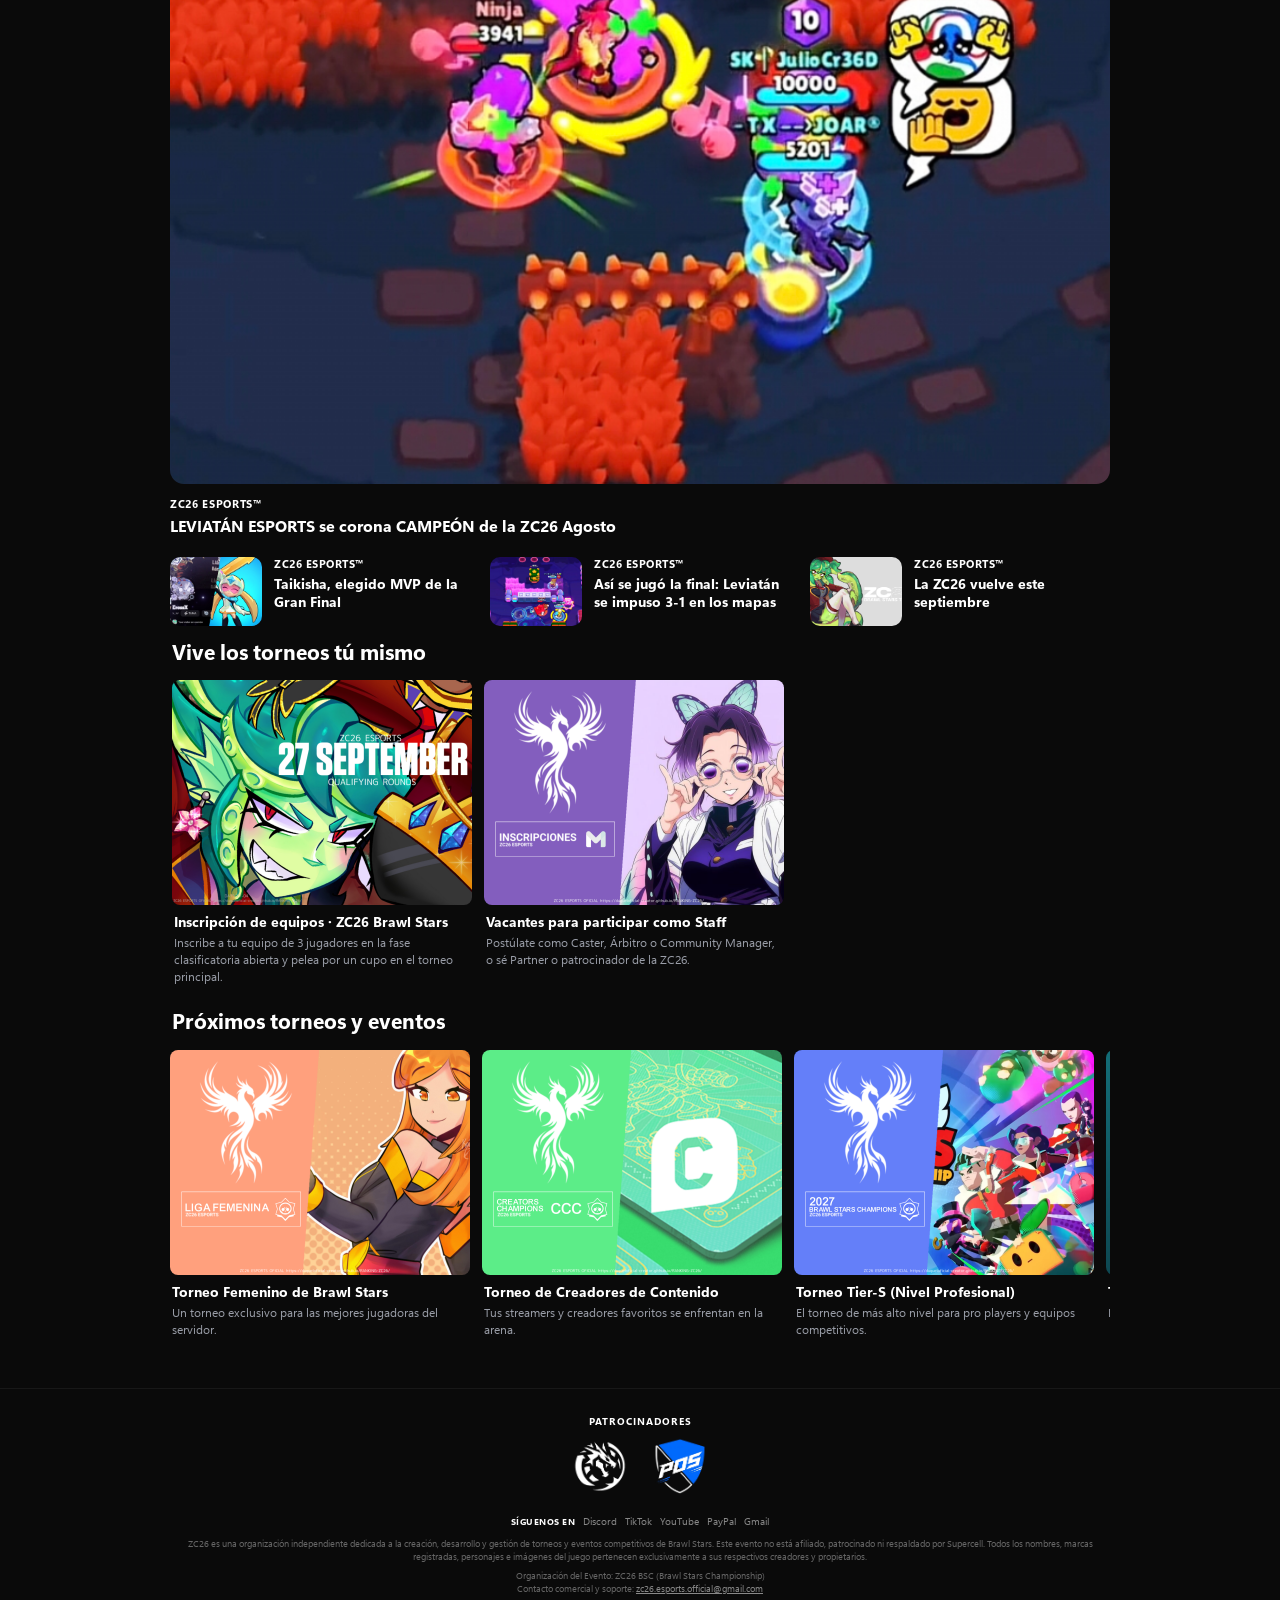
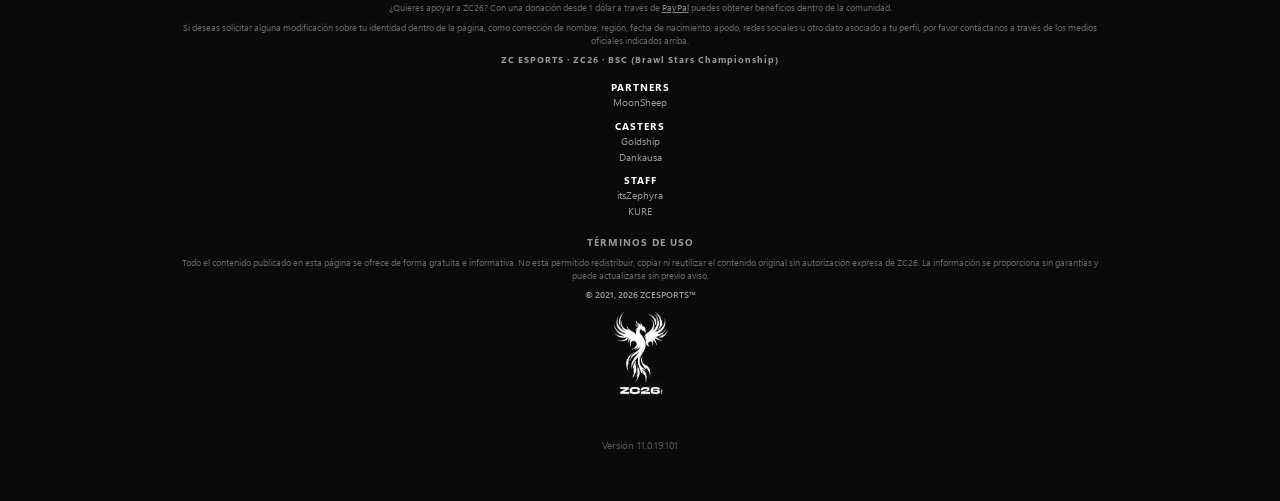
